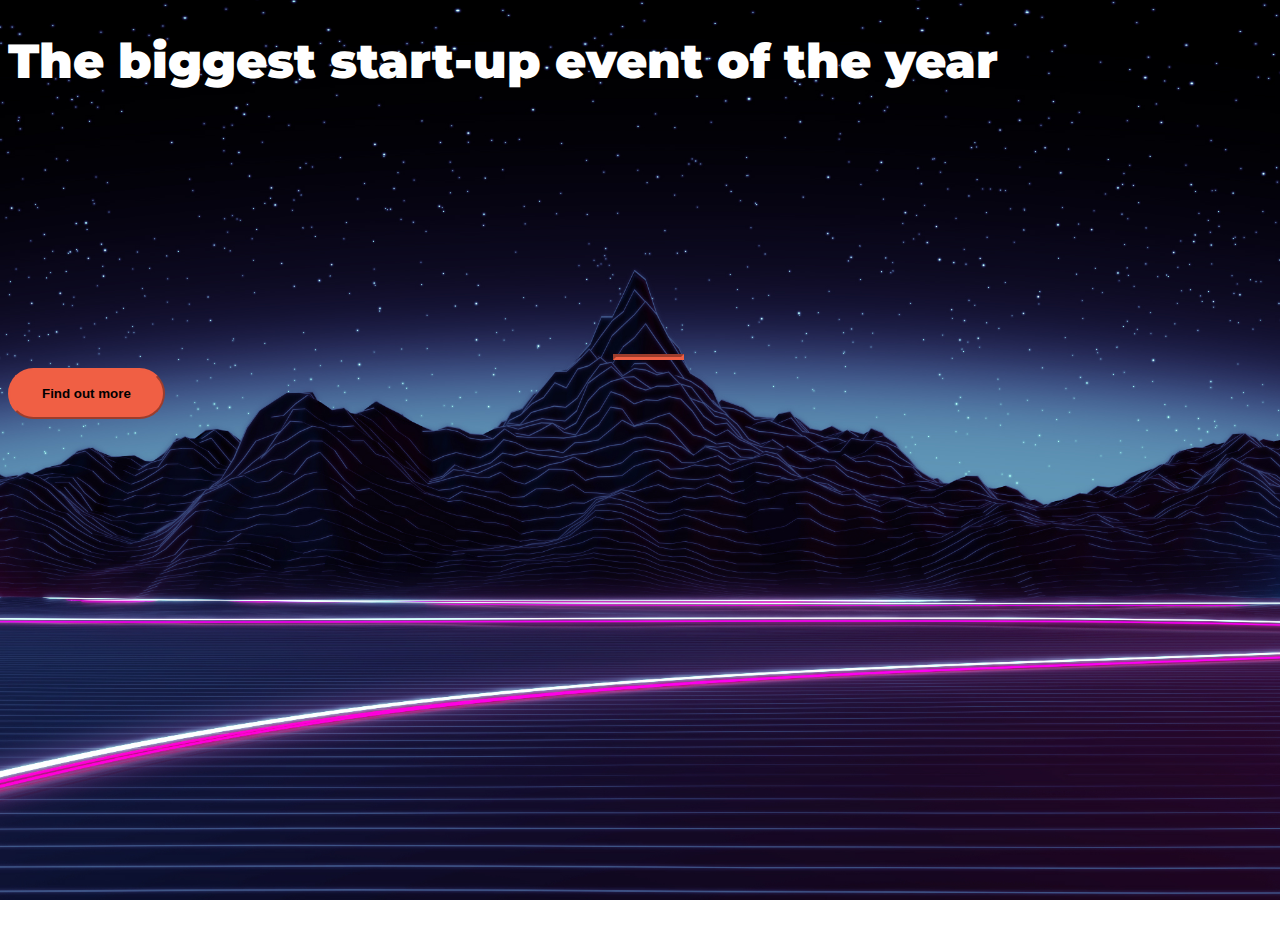
==== index.html @ e8ce2bac "2nd" ====
<!DOCTYPE HTML>
<HTML>
<HEAD>
	<meta charset="utf-8">
    <meta name="viewport" content="width=device-width, initial-scale=1, shrink-to-fit=no">
	<TITLE>Landing Page</TITLE>
	<LINK href="https://fonts.googleapis.com/css?family=Montserrat" rel="stylesheet">
	<link rel="stylesheet" href="https://cdn.jsdelivr.net/npm/bootstrap@4.1.3/dist/css/bootstrap.min.css" integrity="sha384-MCw98/SFnGE8fJT3GXwEOngsV7Zt27NXFoaoApmYm81iuXoPkFOJwJ8ERdknLPMO" crossorigin="anonymous">
	<LINK href="style.css" rel="stylesheet" type="text/css">
</HEAD>
<BODY>
	<div class="container d-flex align-items-center h-100">
		<div class="row">
			<header class="text-center col-12">
				<H1 class="text-uppercase"><strong>The biggest start-up event of the year</strong></H1>
			</header>
			<div class="buffer col-12"></div>
			<section class="text-center col-12">
				<HR>
				<a href="index2.html"><BUTTON class="btn btn-primary btn-xl text-uppercase">Find out more</BUTTON></a>
			</section>	
		</div>
	</div>
</BODY>
</HTML>
---- style.css ----
body,html{
	width:100%;
	height:100%;
	font-family:'Montserrat',sans-serif;
	color:white;
	background:url(header.png) no-repeat center center fixed;
	-webkit-background-size:cover;
	-moz-background-size:cover;
	-o-background-size:cover;
	size:cover;
}
h1{
	font-size:3rem;
}
.btn{
	font-weight:700;
	border-radius:300px;
}
.btn-primary{
	background-color:#F05F44;
	border-color:#F05F44;
}
.btn-primary:hover{
	background-color:#EE4B08;
	border-color:#EE4B08;
	border-width:4px;
}
.btn-xl{
	padding:1rem 2rem;
}
hr{
	border-color:#F05F44;
	border-width:3px;
	max-width:65px;
}
.buffer{
	height:14rem;
}
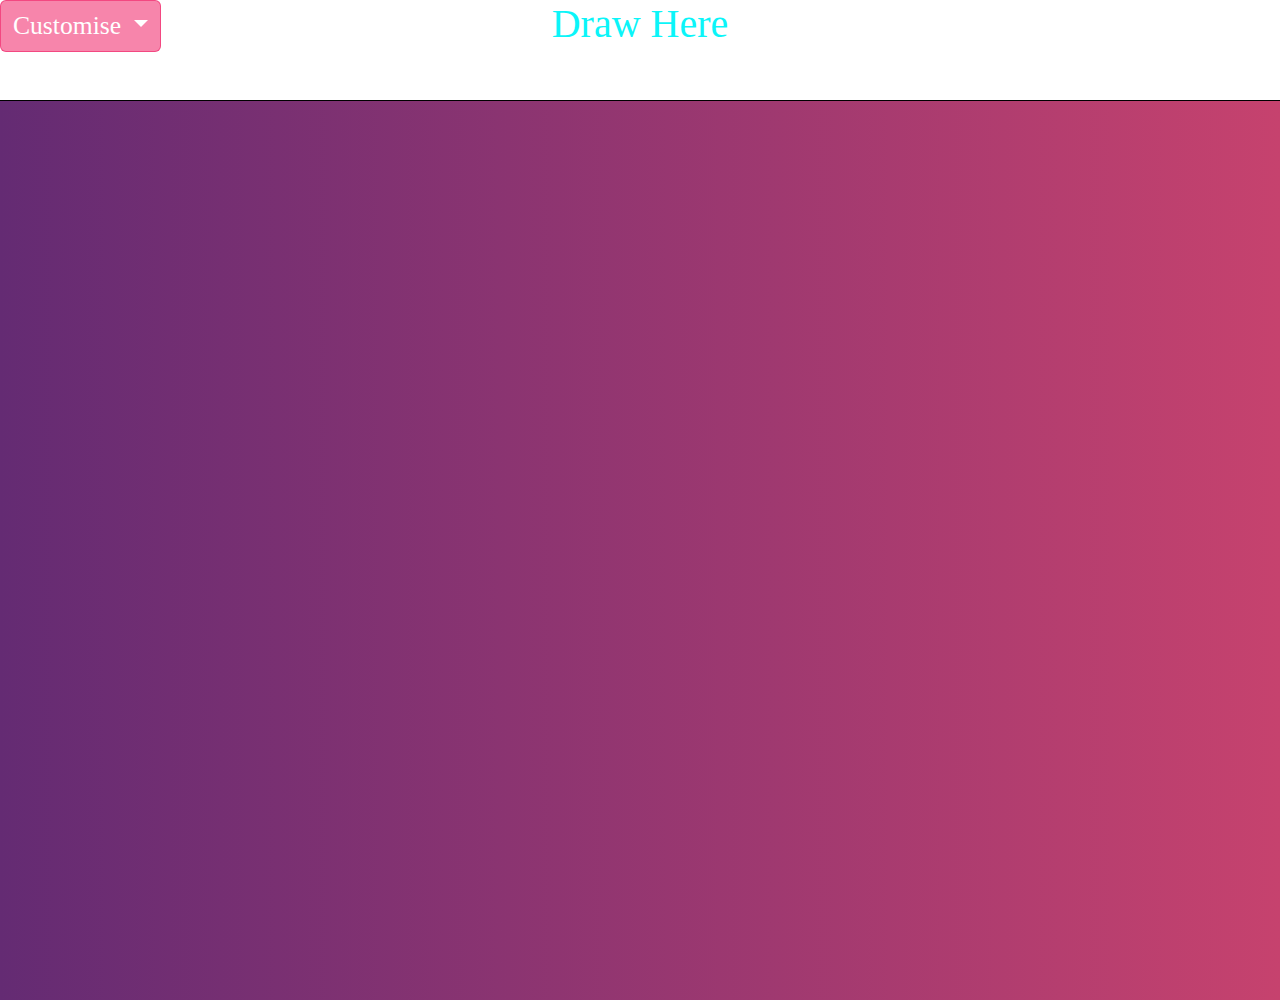
==== commit 6fc772c7: "new" ====
--- a/index.html
+++ b/index.html
@@ -1,25 +1,57 @@
-<!DOCTYPE HTML>
-<HTML>
-<HEAD>
+<!DOCTYPE html>
+<html>
+<head>
 	<meta charset="utf-8">
-    <meta name="viewport" content="width=device-width, initial-scale=1, shrink-to-fit=no">
-	<TITLE>Landing Page</TITLE>
-	<LINK href="https://fonts.googleapis.com/css?family=Montserrat" rel="stylesheet">
-	<link rel="stylesheet" href="https://cdn.jsdelivr.net/npm/bootstrap@4.1.3/dist/css/bootstrap.min.css" integrity="sha384-MCw98/SFnGE8fJT3GXwEOngsV7Zt27NXFoaoApmYm81iuXoPkFOJwJ8ERdknLPMO" crossorigin="anonymous">
-	<LINK href="style.css" rel="stylesheet" type="text/css">
-</HEAD>
-<BODY>
-	<div class="container d-flex align-items-center h-100">
-		<div class="row">
-			<header class="text-center col-12">
-				<H1 class="text-uppercase"><strong>The biggest start-up event of the year</strong></H1>
-			</header>
-			<div class="buffer col-12"></div>
-			<section class="text-center col-12">
-				<HR>
-				<a href="index2.html"><BUTTON class="btn btn-primary btn-xl text-uppercase">Find out more</BUTTON></a>
-			</section>	
-		</div>
+    <meta name="viewport" content="width=device-width, initial-scale=1">
+    <link href="https://cdn.jsdelivr.net/npm/bootstrap@5.3.3/dist/css/bootstrap.min.css" rel="stylesheet" integrity="sha384-QWTKZyjpPEjISv5WaRU9OFeRpok6YctnYmDr5pNlyT2bRjXh0JMhjY6hW+ALEwIH" crossorigin="anonymous">
+	<title>Drawing Board</title>
+	<link type="text/css" rel="stylesheet" href="style canvas.css"> 
+	<link type="text/css" rel="stylesheet" href="animateme.css"> 
+</head>
+<body>
+	<h1 class="animate__flipOutX">Draw Here</h1>
+	<div class="dropdown">
+  		<button class="btn btn-secondary dropdown-toggle" type="button" data-bs-toggle="dropdown" aria-expanded="false">
+    		Customise
+  		</button>
+  		<ul class="dropdown-menu">
+    		<li><label for="conColor">Choose Pen and Text color</label>
+			<input type="color" id="conColor" class="conColor" name="conColor" value="#000000"></li>
+
+
+
+			<li><label for="bgcolor">Choose Background Color</label>
+			<input type="color" class="bgcolor1" name="bgcolor" value="#642b73">
+			<input type="color" class="bgcolor2" name="bgcolor" value="#c6426e"></li>
+
+    		<li><label for="brushSize">Brush Size</label>
+			<input type="range" max="10" min="1" step="2" value="3" name="brushSize"
+			id="ageInputId" onInput="ageOutputId.value=ageInputId.value"><output id="ageOutputId">3</output></li>
+
+			
+
+
+			<li><button class="high">Highlight Mode</button></li>
+
+    		<li><button class="adtxt">Add Text</button></li>
+    		
+    		<li><button class="sve">Save</button></li>
+    		
+    		<li><button class="shre">Share</button></li>
+    		
+    		<li><button class="ersr">Eraser</button></li>
+    		
+    		<li><button class="clre">Clear</button></li>
+  		</ul>
 	</div>
-</BODY>
-</HTML>+	<canvas id="canvas1"style="border-top:1px solid #000000;"></canvas>
+	
+	
+	
+
+
+	<script src="https://cdn.jsdelivr.net/npm/bootstrap@5.3.3/dist/js/bootstrap.bundle.min.js" integrity="sha384-YvpcrYf0tY3lHB60NNkmXc5s9fDVZLESaAA55NDzOxhy9GkcIdslK1eN7N6jIeHz" crossorigin="anonymous"></script>
+	<script src="script canvas.js"></script>
+	
+</body>
+</html>--- a/style canvas.css
+++ b/style canvas.css
@@ -0,0 +1,67 @@
+canvas{
+	cursor: url(pen-cursor.png),auto;
+} 
+#canvas1{
+	position:absolute;
+	width:100%;
+	height:100%;
+	top:100px;
+	background:linear-gradient(to right,#642b73,#c6426e);
+}
+
+h1{
+	text-align:center;
+	height:100px;
+	background-image:url(https://static.vecteezy.com/system/resources/previews/023/660/247/non_2x/sketch-scribble-smear-black-pencil-drawing-in-the-shape-of-a-rectangle-on-white-background-great-design-for-any-purposes-illustration-vector.jpg);
+	background-repeat:no-repeat;
+	background-size:cover;
+	background-position:center;
+	margin:0px;
+	font-family:cursive;
+	color:rgb(11,245,249);
+	
+
+}
+.dropdown-toggle{
+	position:relative;
+	bottom:100px;
+	background-color:rgba(239,11,87,0.5);
+	border-color:rgba(239,11,87,0.5);
+	box-shadow: 0px 0px;
+	font-family:Brush Script MT;
+	font-size:1.6em;
+}
+
+.dropdown-toggle:hover{
+	background-color:rgba(239,11,87,0.5);
+	border-color:rgba(239,11,87,0.5);
+	box-shadow: 0px 0px;
+}
+
+.dropdown-menu{
+	background:linear-gradient(to right,rgba(190,55,200,1),rgba(21,249,25,0.5));
+	font-family:cursive;
+	border-top-right-radius:20px;
+	border-bottom-right-radius:20px;
+	color:white;
+  	
+}
+
+.ersr,.clre,.high{
+	background-color: red;
+	border-radius:10px;
+	font-family:cursive;
+
+}
+.adtxt,.sve,.shre{
+	background-color:#bb6eff;
+	border-radius:10px;
+	font-family:cursive;
+}
+.conColor,.bgcolor1,.bgcolor2{
+	 width: 23px;
+    height: 23px; 
+    border-radius: 50%;
+    overflow: hidden;
+}
+
--- a/animateme.css
+++ b/animateme.css
@@ -0,0 +1,4072 @@
+@charset "UTF-8";/*!
+ * animate.css - https://animate.style/
+ * Version - 4.1.1
+ * Licensed under the MIT license - http://opensource.org/licenses/MIT
+ *
+ * Copyright (c) 2020 Animate.css
+ */
+:root {
+  --animate-duration: 1s;
+  --animate-delay: 1s;
+  --animate-repeat: 1;
+}
+.animate__animated {
+  -webkit-animation-duration: 1s;
+  animation-duration: 1s;
+  -webkit-animation-duration: var(--animate-duration);
+  animation-duration: var(--animate-duration);
+  -webkit-animation-fill-mode: both;
+  animation-fill-mode: both;
+}
+.animate__animated.animate__infinite {
+  -webkit-animation-iteration-count: infinite;
+  animation-iteration-count: infinite;
+}
+.animate__animated.animate__repeat-1 {
+  -webkit-animation-iteration-count: 1;
+  animation-iteration-count: 1;
+  -webkit-animation-iteration-count: var(--animate-repeat);
+  animation-iteration-count: var(--animate-repeat);
+}
+.animate__animated.animate__repeat-2 {
+  -webkit-animation-iteration-count: calc(1 * 2);
+  animation-iteration-count: calc(1 * 2);
+  -webkit-animation-iteration-count: calc(var(--animate-repeat) * 2);
+  animation-iteration-count: calc(var(--animate-repeat) * 2);
+}
+.animate__animated.animate__repeat-3 {
+  -webkit-animation-iteration-count: calc(1 * 3);
+  animation-iteration-count: calc(1 * 3);
+  -webkit-animation-iteration-count: calc(var(--animate-repeat) * 3);
+  animation-iteration-count: calc(var(--animate-repeat) * 3);
+}
+.animate__animated.animate__delay-1s {
+  -webkit-animation-delay: 1s;
+  animation-delay: 1s;
+  -webkit-animation-delay: var(--animate-delay);
+  animation-delay: var(--animate-delay);
+}
+.animate__animated.animate__delay-2s {
+  -webkit-animation-delay: calc(1s * 2);
+  animation-delay: calc(1s * 2);
+  -webkit-animation-delay: calc(var(--animate-delay) * 2);
+  animation-delay: calc(var(--animate-delay) * 2);
+}
+.animate__animated.animate__delay-3s {
+  -webkit-animation-delay: calc(1s * 3);
+  animation-delay: calc(1s * 3);
+  -webkit-animation-delay: calc(var(--animate-delay) * 3);
+  animation-delay: calc(var(--animate-delay) * 3);
+}
+.animate__animated.animate__delay-4s {
+  -webkit-animation-delay: calc(1s * 4);
+  animation-delay: calc(1s * 4);
+  -webkit-animation-delay: calc(var(--animate-delay) * 4);
+  animation-delay: calc(var(--animate-delay) * 4);
+}
+.animate__animated.animate__delay-5s {
+  -webkit-animation-delay: calc(1s * 5);
+  animation-delay: calc(1s * 5);
+  -webkit-animation-delay: calc(var(--animate-delay) * 5);
+  animation-delay: calc(var(--animate-delay) * 5);
+}
+.animate__animated.animate__faster {
+  -webkit-animation-duration: calc(1s / 2);
+  animation-duration: calc(1s / 2);
+  -webkit-animation-duration: calc(var(--animate-duration) / 2);
+  animation-duration: calc(var(--animate-duration) / 2);
+}
+.animate__animated.animate__fast {
+  -webkit-animation-duration: calc(1s * 0.8);
+  animation-duration: calc(1s * 0.8);
+  -webkit-animation-duration: calc(var(--animate-duration) * 0.8);
+  animation-duration: calc(var(--animate-duration) * 0.8);
+}
+.animate__animated.animate__slow {
+  -webkit-animation-duration: calc(1s * 2);
+  animation-duration: calc(1s * 2);
+  -webkit-animation-duration: calc(var(--animate-duration) * 2);
+  animation-duration: calc(var(--animate-duration) * 2);
+}
+.animate__animated.animate__slower {
+  -webkit-animation-duration: calc(1s * 3);
+  animation-duration: calc(1s * 3);
+  -webkit-animation-duration: calc(var(--animate-duration) * 3);
+  animation-duration: calc(var(--animate-duration) * 3);
+}
+@media print, (prefers-reduced-motion: reduce) {
+  .animate__animated {
+    -webkit-animation-duration: 1ms !important;
+    animation-duration: 1ms !important;
+    -webkit-transition-duration: 1ms !important;
+    transition-duration: 1ms !important;
+    -webkit-animation-iteration-count: 1 !important;
+    animation-iteration-count: 1 !important;
+  }
+
+  .animate__animated[class*='Out'] {
+    opacity: 0;
+  }
+}
+/* Attention seekers  */
+@-webkit-keyframes bounce {
+  from,
+  20%,
+  53%,
+  to {
+    -webkit-animation-timing-function: cubic-bezier(0.215, 0.61, 0.355, 1);
+    animation-timing-function: cubic-bezier(0.215, 0.61, 0.355, 1);
+    -webkit-transform: translate3d(0, 0, 0);
+    transform: translate3d(0, 0, 0);
+  }
+
+  40%,
+  43% {
+    -webkit-animation-timing-function: cubic-bezier(0.755, 0.05, 0.855, 0.06);
+    animation-timing-function: cubic-bezier(0.755, 0.05, 0.855, 0.06);
+    -webkit-transform: translate3d(0, -30px, 0) scaleY(1.1);
+    transform: translate3d(0, -30px, 0) scaleY(1.1);
+  }
+
+  70% {
+    -webkit-animation-timing-function: cubic-bezier(0.755, 0.05, 0.855, 0.06);
+    animation-timing-function: cubic-bezier(0.755, 0.05, 0.855, 0.06);
+    -webkit-transform: translate3d(0, -15px, 0) scaleY(1.05);
+    transform: translate3d(0, -15px, 0) scaleY(1.05);
+  }
+
+  80% {
+    -webkit-transition-timing-function: cubic-bezier(0.215, 0.61, 0.355, 1);
+    transition-timing-function: cubic-bezier(0.215, 0.61, 0.355, 1);
+    -webkit-transform: translate3d(0, 0, 0) scaleY(0.95);
+    transform: translate3d(0, 0, 0) scaleY(0.95);
+  }
+
+  90% {
+    -webkit-transform: translate3d(0, -4px, 0) scaleY(1.02);
+    transform: translate3d(0, -4px, 0) scaleY(1.02);
+  }
+}
+@keyframes bounce {
+  from,
+  20%,
+  53%,
+  to {
+    -webkit-animation-timing-function: cubic-bezier(0.215, 0.61, 0.355, 1);
+    animation-timing-function: cubic-bezier(0.215, 0.61, 0.355, 1);
+    -webkit-transform: translate3d(0, 0, 0);
+    transform: translate3d(0, 0, 0);
+  }
+
+  40%,
+  43% {
+    -webkit-animation-timing-function: cubic-bezier(0.755, 0.05, 0.855, 0.06);
+    animation-timing-function: cubic-bezier(0.755, 0.05, 0.855, 0.06);
+    -webkit-transform: translate3d(0, -30px, 0) scaleY(1.1);
+    transform: translate3d(0, -30px, 0) scaleY(1.1);
+  }
+
+  70% {
+    -webkit-animation-timing-function: cubic-bezier(0.755, 0.05, 0.855, 0.06);
+    animation-timing-function: cubic-bezier(0.755, 0.05, 0.855, 0.06);
+    -webkit-transform: translate3d(0, -15px, 0) scaleY(1.05);
+    transform: translate3d(0, -15px, 0) scaleY(1.05);
+  }
+
+  80% {
+    -webkit-transition-timing-function: cubic-bezier(0.215, 0.61, 0.355, 1);
+    transition-timing-function: cubic-bezier(0.215, 0.61, 0.355, 1);
+    -webkit-transform: translate3d(0, 0, 0) scaleY(0.95);
+    transform: translate3d(0, 0, 0) scaleY(0.95);
+  }
+
+  90% {
+    -webkit-transform: translate3d(0, -4px, 0) scaleY(1.02);
+    transform: translate3d(0, -4px, 0) scaleY(1.02);
+  }
+}
+.animate__bounce {
+  -webkit-animation-name: bounce;
+  animation-name: bounce;
+  -webkit-transform-origin: center bottom;
+  transform-origin: center bottom;
+}
+@-webkit-keyframes flash {
+  from,
+  50%,
+  to {
+    opacity: 1;
+  }
+
+  25%,
+  75% {
+    opacity: 0;
+  }
+}
+@keyframes flash {
+  from,
+  50%,
+  to {
+    opacity: 1;
+  }
+
+  25%,
+  75% {
+    opacity: 0;
+  }
+}
+.animate__flash {
+  -webkit-animation-name: flash;
+  animation-name: flash;
+}
+/* originally authored by Nick Pettit - https://github.com/nickpettit/glide */
+@-webkit-keyframes pulse {
+  from {
+    -webkit-transform: scale3d(1, 1, 1);
+    transform: scale3d(1, 1, 1);
+  }
+
+  50% {
+    -webkit-transform: scale3d(1.05, 1.05, 1.05);
+    transform: scale3d(1.05, 1.05, 1.05);
+  }
+
+  to {
+    -webkit-transform: scale3d(1, 1, 1);
+    transform: scale3d(1, 1, 1);
+  }
+}
+@keyframes pulse {
+  from {
+    -webkit-transform: scale3d(1, 1, 1);
+    transform: scale3d(1, 1, 1);
+  }
+
+  50% {
+    -webkit-transform: scale3d(1.05, 1.05, 1.05);
+    transform: scale3d(1.05, 1.05, 1.05);
+  }
+
+  to {
+    -webkit-transform: scale3d(1, 1, 1);
+    transform: scale3d(1, 1, 1);
+  }
+}
+.animate__pulse {
+  -webkit-animation-name: pulse;
+  animation-name: pulse;
+  -webkit-animation-timing-function: ease-in-out;
+  animation-timing-function: ease-in-out;
+}
+@-webkit-keyframes rubberBand {
+  from {
+    -webkit-transform: scale3d(1, 1, 1);
+    transform: scale3d(1, 1, 1);
+  }
+
+  30% {
+    -webkit-transform: scale3d(1.25, 0.75, 1);
+    transform: scale3d(1.25, 0.75, 1);
+  }
+
+  40% {
+    -webkit-transform: scale3d(0.75, 1.25, 1);
+    transform: scale3d(0.75, 1.25, 1);
+  }
+
+  50% {
+    -webkit-transform: scale3d(1.15, 0.85, 1);
+    transform: scale3d(1.15, 0.85, 1);
+  }
+
+  65% {
+    -webkit-transform: scale3d(0.95, 1.05, 1);
+    transform: scale3d(0.95, 1.05, 1);
+  }
+
+  75% {
+    -webkit-transform: scale3d(1.05, 0.95, 1);
+    transform: scale3d(1.05, 0.95, 1);
+  }
+
+  to {
+    -webkit-transform: scale3d(1, 1, 1);
+    transform: scale3d(1, 1, 1);
+  }
+}
+@keyframes rubberBand {
+  from {
+    -webkit-transform: scale3d(1, 1, 1);
+    transform: scale3d(1, 1, 1);
+  }
+
+  30% {
+    -webkit-transform: scale3d(1.25, 0.75, 1);
+    transform: scale3d(1.25, 0.75, 1);
+  }
+
+  40% {
+    -webkit-transform: scale3d(0.75, 1.25, 1);
+    transform: scale3d(0.75, 1.25, 1);
+  }
+
+  50% {
+    -webkit-transform: scale3d(1.15, 0.85, 1);
+    transform: scale3d(1.15, 0.85, 1);
+  }
+
+  65% {
+    -webkit-transform: scale3d(0.95, 1.05, 1);
+    transform: scale3d(0.95, 1.05, 1);
+  }
+
+  75% {
+    -webkit-transform: scale3d(1.05, 0.95, 1);
+    transform: scale3d(1.05, 0.95, 1);
+  }
+
+  to {
+    -webkit-transform: scale3d(1, 1, 1);
+    transform: scale3d(1, 1, 1);
+  }
+}
+.animate__rubberBand {
+  -webkit-animation-name: rubberBand;
+  animation-name: rubberBand;
+}
+@-webkit-keyframes shakeX {
+  from,
+  to {
+    -webkit-transform: translate3d(0, 0, 0);
+    transform: translate3d(0, 0, 0);
+  }
+
+  10%,
+  30%,
+  50%,
+  70%,
+  90% {
+    -webkit-transform: translate3d(-10px, 0, 0);
+    transform: translate3d(-10px, 0, 0);
+  }
+
+  20%,
+  40%,
+  60%,
+  80% {
+    -webkit-transform: translate3d(10px, 0, 0);
+    transform: translate3d(10px, 0, 0);
+  }
+}
+@keyframes shakeX {
+  from,
+  to {
+    -webkit-transform: translate3d(0, 0, 0);
+    transform: translate3d(0, 0, 0);
+  }
+
+  10%,
+  30%,
+  50%,
+  70%,
+  90% {
+    -webkit-transform: translate3d(-10px, 0, 0);
+    transform: translate3d(-10px, 0, 0);
+  }
+
+  20%,
+  40%,
+  60%,
+  80% {
+    -webkit-transform: translate3d(10px, 0, 0);
+    transform: translate3d(10px, 0, 0);
+  }
+}
+.animate__shakeX {
+  -webkit-animation-name: shakeX;
+  animation-name: shakeX;
+}
+@-webkit-keyframes shakeY {
+  from,
+  to {
+    -webkit-transform: translate3d(0, 0, 0);
+    transform: translate3d(0, 0, 0);
+  }
+
+  10%,
+  30%,
+  50%,
+  70%,
+  90% {
+    -webkit-transform: translate3d(0, -10px, 0);
+    transform: translate3d(0, -10px, 0);
+  }
+
+  20%,
+  40%,
+  60%,
+  80% {
+    -webkit-transform: translate3d(0, 10px, 0);
+    transform: translate3d(0, 10px, 0);
+  }
+}
+@keyframes shakeY {
+  from,
+  to {
+    -webkit-transform: translate3d(0, 0, 0);
+    transform: translate3d(0, 0, 0);
+  }
+
+  10%,
+  30%,
+  50%,
+  70%,
+  90% {
+    -webkit-transform: translate3d(0, -10px, 0);
+    transform: translate3d(0, -10px, 0);
+  }
+
+  20%,
+  40%,
+  60%,
+  80% {
+    -webkit-transform: translate3d(0, 10px, 0);
+    transform: translate3d(0, 10px, 0);
+  }
+}
+.animate__shakeY {
+  -webkit-animation-name: shakeY;
+  animation-name: shakeY;
+}
+@-webkit-keyframes headShake {
+  0% {
+    -webkit-transform: translateX(0);
+    transform: translateX(0);
+  }
+
+  6.5% {
+    -webkit-transform: translateX(-6px) rotateY(-9deg);
+    transform: translateX(-6px) rotateY(-9deg);
+  }
+
+  18.5% {
+    -webkit-transform: translateX(5px) rotateY(7deg);
+    transform: translateX(5px) rotateY(7deg);
+  }
+
+  31.5% {
+    -webkit-transform: translateX(-3px) rotateY(-5deg);
+    transform: translateX(-3px) rotateY(-5deg);
+  }
+
+  43.5% {
+    -webkit-transform: translateX(2px) rotateY(3deg);
+    transform: translateX(2px) rotateY(3deg);
+  }
+
+  50% {
+    -webkit-transform: translateX(0);
+    transform: translateX(0);
+  }
+}
+@keyframes headShake {
+  0% {
+    -webkit-transform: translateX(0);
+    transform: translateX(0);
+  }
+
+  6.5% {
+    -webkit-transform: translateX(-6px) rotateY(-9deg);
+    transform: translateX(-6px) rotateY(-9deg);
+  }
+
+  18.5% {
+    -webkit-transform: translateX(5px) rotateY(7deg);
+    transform: translateX(5px) rotateY(7deg);
+  }
+
+  31.5% {
+    -webkit-transform: translateX(-3px) rotateY(-5deg);
+    transform: translateX(-3px) rotateY(-5deg);
+  }
+
+  43.5% {
+    -webkit-transform: translateX(2px) rotateY(3deg);
+    transform: translateX(2px) rotateY(3deg);
+  }
+
+  50% {
+    -webkit-transform: translateX(0);
+    transform: translateX(0);
+  }
+}
+.animate__headShake {
+  -webkit-animation-timing-function: ease-in-out;
+  animation-timing-function: ease-in-out;
+  -webkit-animation-name: headShake;
+  animation-name: headShake;
+}
+@-webkit-keyframes swing {
+  20% {
+    -webkit-transform: rotate3d(0, 0, 1, 15deg);
+    transform: rotate3d(0, 0, 1, 15deg);
+  }
+
+  40% {
+    -webkit-transform: rotate3d(0, 0, 1, -10deg);
+    transform: rotate3d(0, 0, 1, -10deg);
+  }
+
+  60% {
+    -webkit-transform: rotate3d(0, 0, 1, 5deg);
+    transform: rotate3d(0, 0, 1, 5deg);
+  }
+
+  80% {
+    -webkit-transform: rotate3d(0, 0, 1, -5deg);
+    transform: rotate3d(0, 0, 1, -5deg);
+  }
+
+  to {
+    -webkit-transform: rotate3d(0, 0, 1, 0deg);
+    transform: rotate3d(0, 0, 1, 0deg);
+  }
+}
+@keyframes swing {
+  20% {
+    -webkit-transform: rotate3d(0, 0, 1, 15deg);
+    transform: rotate3d(0, 0, 1, 15deg);
+  }
+
+  40% {
+    -webkit-transform: rotate3d(0, 0, 1, -10deg);
+    transform: rotate3d(0, 0, 1, -10deg);
+  }
+
+  60% {
+    -webkit-transform: rotate3d(0, 0, 1, 5deg);
+    transform: rotate3d(0, 0, 1, 5deg);
+  }
+
+  80% {
+    -webkit-transform: rotate3d(0, 0, 1, -5deg);
+    transform: rotate3d(0, 0, 1, -5deg);
+  }
+
+  to {
+    -webkit-transform: rotate3d(0, 0, 1, 0deg);
+    transform: rotate3d(0, 0, 1, 0deg);
+  }
+}
+.animate__swing {
+  -webkit-transform-origin: top center;
+  transform-origin: top center;
+  -webkit-animation-name: swing;
+  animation-name: swing;
+}
+@-webkit-keyframes tada {
+  from {
+    -webkit-transform: scale3d(1, 1, 1);
+    transform: scale3d(1, 1, 1);
+  }
+
+  10%,
+  20% {
+    -webkit-transform: scale3d(0.9, 0.9, 0.9) rotate3d(0, 0, 1, -3deg);
+    transform: scale3d(0.9, 0.9, 0.9) rotate3d(0, 0, 1, -3deg);
+  }
+
+  30%,
+  50%,
+  70%,
+  90% {
+    -webkit-transform: scale3d(1.1, 1.1, 1.1) rotate3d(0, 0, 1, 3deg);
+    transform: scale3d(1.1, 1.1, 1.1) rotate3d(0, 0, 1, 3deg);
+  }
+
+  40%,
+  60%,
+  80% {
+    -webkit-transform: scale3d(1.1, 1.1, 1.1) rotate3d(0, 0, 1, -3deg);
+    transform: scale3d(1.1, 1.1, 1.1) rotate3d(0, 0, 1, -3deg);
+  }
+
+  to {
+    -webkit-transform: scale3d(1, 1, 1);
+    transform: scale3d(1, 1, 1);
+  }
+}
+@keyframes tada {
+  from {
+    -webkit-transform: scale3d(1, 1, 1);
+    transform: scale3d(1, 1, 1);
+  }
+
+  10%,
+  20% {
+    -webkit-transform: scale3d(0.9, 0.9, 0.9) rotate3d(0, 0, 1, -3deg);
+    transform: scale3d(0.9, 0.9, 0.9) rotate3d(0, 0, 1, -3deg);
+  }
+
+  30%,
+  50%,
+  70%,
+  90% {
+    -webkit-transform: scale3d(1.1, 1.1, 1.1) rotate3d(0, 0, 1, 3deg);
+    transform: scale3d(1.1, 1.1, 1.1) rotate3d(0, 0, 1, 3deg);
+  }
+
+  40%,
+  60%,
+  80% {
+    -webkit-transform: scale3d(1.1, 1.1, 1.1) rotate3d(0, 0, 1, -3deg);
+    transform: scale3d(1.1, 1.1, 1.1) rotate3d(0, 0, 1, -3deg);
+  }
+
+  to {
+    -webkit-transform: scale3d(1, 1, 1);
+    transform: scale3d(1, 1, 1);
+  }
+}
+.animate__tada {
+  -webkit-animation-name: tada;
+  animation-name: tada;
+}
+/* originally authored by Nick Pettit - https://github.com/nickpettit/glide */
+@-webkit-keyframes wobble {
+  from {
+    -webkit-transform: translate3d(0, 0, 0);
+    transform: translate3d(0, 0, 0);
+  }
+
+  15% {
+    -webkit-transform: translate3d(-25%, 0, 0) rotate3d(0, 0, 1, -5deg);
+    transform: translate3d(-25%, 0, 0) rotate3d(0, 0, 1, -5deg);
+  }
+
+  30% {
+    -webkit-transform: translate3d(20%, 0, 0) rotate3d(0, 0, 1, 3deg);
+    transform: translate3d(20%, 0, 0) rotate3d(0, 0, 1, 3deg);
+  }
+
+  45% {
+    -webkit-transform: translate3d(-15%, 0, 0) rotate3d(0, 0, 1, -3deg);
+    transform: translate3d(-15%, 0, 0) rotate3d(0, 0, 1, -3deg);
+  }
+
+  60% {
+    -webkit-transform: translate3d(10%, 0, 0) rotate3d(0, 0, 1, 2deg);
+    transform: translate3d(10%, 0, 0) rotate3d(0, 0, 1, 2deg);
+  }
+
+  75% {
+    -webkit-transform: translate3d(-5%, 0, 0) rotate3d(0, 0, 1, -1deg);
+    transform: translate3d(-5%, 0, 0) rotate3d(0, 0, 1, -1deg);
+  }
+
+  to {
+    -webkit-transform: translate3d(0, 0, 0);
+    transform: translate3d(0, 0, 0);
+  }
+}
+@keyframes wobble {
+  from {
+    -webkit-transform: translate3d(0, 0, 0);
+    transform: translate3d(0, 0, 0);
+  }
+
+  15% {
+    -webkit-transform: translate3d(-25%, 0, 0) rotate3d(0, 0, 1, -5deg);
+    transform: translate3d(-25%, 0, 0) rotate3d(0, 0, 1, -5deg);
+  }
+
+  30% {
+    -webkit-transform: translate3d(20%, 0, 0) rotate3d(0, 0, 1, 3deg);
+    transform: translate3d(20%, 0, 0) rotate3d(0, 0, 1, 3deg);
+  }
+
+  45% {
+    -webkit-transform: translate3d(-15%, 0, 0) rotate3d(0, 0, 1, -3deg);
+    transform: translate3d(-15%, 0, 0) rotate3d(0, 0, 1, -3deg);
+  }
+
+  60% {
+    -webkit-transform: translate3d(10%, 0, 0) rotate3d(0, 0, 1, 2deg);
+    transform: translate3d(10%, 0, 0) rotate3d(0, 0, 1, 2deg);
+  }
+
+  75% {
+    -webkit-transform: translate3d(-5%, 0, 0) rotate3d(0, 0, 1, -1deg);
+    transform: translate3d(-5%, 0, 0) rotate3d(0, 0, 1, -1deg);
+  }
+
+  to {
+    -webkit-transform: translate3d(0, 0, 0);
+    transform: translate3d(0, 0, 0);
+  }
+}
+.animate__wobble {
+  -webkit-animation-name: wobble;
+  animation-name: wobble;
+}
+@-webkit-keyframes jello {
+  from,
+  11.1%,
+  to {
+    -webkit-transform: translate3d(0, 0, 0);
+    transform: translate3d(0, 0, 0);
+  }
+
+  22.2% {
+    -webkit-transform: skewX(-12.5deg) skewY(-12.5deg);
+    transform: skewX(-12.5deg) skewY(-12.5deg);
+  }
+
+  33.3% {
+    -webkit-transform: skewX(6.25deg) skewY(6.25deg);
+    transform: skewX(6.25deg) skewY(6.25deg);
+  }
+
+  44.4% {
+    -webkit-transform: skewX(-3.125deg) skewY(-3.125deg);
+    transform: skewX(-3.125deg) skewY(-3.125deg);
+  }
+
+  55.5% {
+    -webkit-transform: skewX(1.5625deg) skewY(1.5625deg);
+    transform: skewX(1.5625deg) skewY(1.5625deg);
+  }
+
+  66.6% {
+    -webkit-transform: skewX(-0.78125deg) skewY(-0.78125deg);
+    transform: skewX(-0.78125deg) skewY(-0.78125deg);
+  }
+
+  77.7% {
+    -webkit-transform: skewX(0.390625deg) skewY(0.390625deg);
+    transform: skewX(0.390625deg) skewY(0.390625deg);
+  }
+
+  88.8% {
+    -webkit-transform: skewX(-0.1953125deg) skewY(-0.1953125deg);
+    transform: skewX(-0.1953125deg) skewY(-0.1953125deg);
+  }
+}
+@keyframes jello {
+  from,
+  11.1%,
+  to {
+    -webkit-transform: translate3d(0, 0, 0);
+    transform: translate3d(0, 0, 0);
+  }
+
+  22.2% {
+    -webkit-transform: skewX(-12.5deg) skewY(-12.5deg);
+    transform: skewX(-12.5deg) skewY(-12.5deg);
+  }
+
+  33.3% {
+    -webkit-transform: skewX(6.25deg) skewY(6.25deg);
+    transform: skewX(6.25deg) skewY(6.25deg);
+  }
+
+  44.4% {
+    -webkit-transform: skewX(-3.125deg) skewY(-3.125deg);
+    transform: skewX(-3.125deg) skewY(-3.125deg);
+  }
+
+  55.5% {
+    -webkit-transform: skewX(1.5625deg) skewY(1.5625deg);
+    transform: skewX(1.5625deg) skewY(1.5625deg);
+  }
+
+  66.6% {
+    -webkit-transform: skewX(-0.78125deg) skewY(-0.78125deg);
+    transform: skewX(-0.78125deg) skewY(-0.78125deg);
+  }
+
+  77.7% {
+    -webkit-transform: skewX(0.390625deg) skewY(0.390625deg);
+    transform: skewX(0.390625deg) skewY(0.390625deg);
+  }
+
+  88.8% {
+    -webkit-transform: skewX(-0.1953125deg) skewY(-0.1953125deg);
+    transform: skewX(-0.1953125deg) skewY(-0.1953125deg);
+  }
+}
+.animate__jello {
+  -webkit-animation-name: jello;
+  animation-name: jello;
+  -webkit-transform-origin: center;
+  transform-origin: center;
+}
+@-webkit-keyframes heartBeat {
+  0% {
+    -webkit-transform: scale(1);
+    transform: scale(1);
+  }
+
+  14% {
+    -webkit-transform: scale(1.3);
+    transform: scale(1.3);
+  }
+
+  28% {
+    -webkit-transform: scale(1);
+    transform: scale(1);
+  }
+
+  42% {
+    -webkit-transform: scale(1.3);
+    transform: scale(1.3);
+  }
+
+  70% {
+    -webkit-transform: scale(1);
+    transform: scale(1);
+  }
+}
+@keyframes heartBeat {
+  0% {
+    -webkit-transform: scale(1);
+    transform: scale(1);
+  }
+
+  14% {
+    -webkit-transform: scale(1.3);
+    transform: scale(1.3);
+  }
+
+  28% {
+    -webkit-transform: scale(1);
+    transform: scale(1);
+  }
+
+  42% {
+    -webkit-transform: scale(1.3);
+    transform: scale(1.3);
+  }
+
+  70% {
+    -webkit-transform: scale(1);
+    transform: scale(1);
+  }
+}
+.animate__heartBeat {
+  -webkit-animation-name: heartBeat;
+  animation-name: heartBeat;
+  -webkit-animation-duration: calc(1s * 1.3);
+  animation-duration: calc(1s * 1.3);
+  -webkit-animation-duration: calc(var(--animate-duration) * 1.3);
+  animation-duration: calc(var(--animate-duration) * 1.3);
+  -webkit-animation-timing-function: ease-in-out;
+  animation-timing-function: ease-in-out;
+}
+/* Back entrances */
+@-webkit-keyframes backInDown {
+  0% {
+    -webkit-transform: translateY(-1200px) scale(0.7);
+    transform: translateY(-1200px) scale(0.7);
+    opacity: 0.7;
+  }
+
+  80% {
+    -webkit-transform: translateY(0px) scale(0.7);
+    transform: translateY(0px) scale(0.7);
+    opacity: 0.7;
+  }
+
+  100% {
+    -webkit-transform: scale(1);
+    transform: scale(1);
+    opacity: 1;
+  }
+}
+@keyframes backInDown {
+  0% {
+    -webkit-transform: translateY(-1200px) scale(0.7);
+    transform: translateY(-1200px) scale(0.7);
+    opacity: 0.7;
+  }
+
+  80% {
+    -webkit-transform: translateY(0px) scale(0.7);
+    transform: translateY(0px) scale(0.7);
+    opacity: 0.7;
+  }
+
+  100% {
+    -webkit-transform: scale(1);
+    transform: scale(1);
+    opacity: 1;
+  }
+}
+.animate__backInDown {
+  -webkit-animation-name: backInDown;
+  animation-name: backInDown;
+}
+@-webkit-keyframes backInLeft {
+  0% {
+    -webkit-transform: translateX(-2000px) scale(0.7);
+    transform: translateX(-2000px) scale(0.7);
+    opacity: 0.7;
+  }
+
+  80% {
+    -webkit-transform: translateX(0px) scale(0.7);
+    transform: translateX(0px) scale(0.7);
+    opacity: 0.7;
+  }
+
+  100% {
+    -webkit-transform: scale(1);
+    transform: scale(1);
+    opacity: 1;
+  }
+}
+@keyframes backInLeft {
+  0% {
+    -webkit-transform: translateX(-2000px) scale(0.7);
+    transform: translateX(-2000px) scale(0.7);
+    opacity: 0.7;
+  }
+
+  80% {
+    -webkit-transform: translateX(0px) scale(0.7);
+    transform: translateX(0px) scale(0.7);
+    opacity: 0.7;
+  }
+
+  100% {
+    -webkit-transform: scale(1);
+    transform: scale(1);
+    opacity: 1;
+  }
+}
+.animate__backInLeft {
+  -webkit-animation-name: backInLeft;
+  animation-name: backInLeft;
+}
+@-webkit-keyframes backInRight {
+  0% {
+    -webkit-transform: translateX(2000px) scale(0.7);
+    transform: translateX(2000px) scale(0.7);
+    opacity: 0.7;
+  }
+
+  80% {
+    -webkit-transform: translateX(0px) scale(0.7);
+    transform: translateX(0px) scale(0.7);
+    opacity: 0.7;
+  }
+
+  100% {
+    -webkit-transform: scale(1);
+    transform: scale(1);
+    opacity: 1;
+  }
+}
+@keyframes backInRight {
+  0% {
+    -webkit-transform: translateX(2000px) scale(0.7);
+    transform: translateX(2000px) scale(0.7);
+    opacity: 0.7;
+  }
+
+  80% {
+    -webkit-transform: translateX(0px) scale(0.7);
+    transform: translateX(0px) scale(0.7);
+    opacity: 0.7;
+  }
+
+  100% {
+    -webkit-transform: scale(1);
+    transform: scale(1);
+    opacity: 1;
+  }
+}
+.animate__backInRight {
+  -webkit-animation-name: backInRight;
+  animation-name: backInRight;
+}
+@-webkit-keyframes backInUp {
+  0% {
+    -webkit-transform: translateY(1200px) scale(0.7);
+    transform: translateY(1200px) scale(0.7);
+    opacity: 0.7;
+  }
+
+  80% {
+    -webkit-transform: translateY(0px) scale(0.7);
+    transform: translateY(0px) scale(0.7);
+    opacity: 0.7;
+  }
+
+  100% {
+    -webkit-transform: scale(1);
+    transform: scale(1);
+    opacity: 1;
+  }
+}
+@keyframes backInUp {
+  0% {
+    -webkit-transform: translateY(1200px) scale(0.7);
+    transform: translateY(1200px) scale(0.7);
+    opacity: 0.7;
+  }
+
+  80% {
+    -webkit-transform: translateY(0px) scale(0.7);
+    transform: translateY(0px) scale(0.7);
+    opacity: 0.7;
+  }
+
+  100% {
+    -webkit-transform: scale(1);
+    transform: scale(1);
+    opacity: 1;
+  }
+}
+.animate__backInUp {
+  -webkit-animation-name: backInUp;
+  animation-name: backInUp;
+}
+/* Back exits */
+@-webkit-keyframes backOutDown {
+  0% {
+    -webkit-transform: scale(1);
+    transform: scale(1);
+    opacity: 1;
+  }
+
+  20% {
+    -webkit-transform: translateY(0px) scale(0.7);
+    transform: translateY(0px) scale(0.7);
+    opacity: 0.7;
+  }
+
+  100% {
+    -webkit-transform: translateY(700px) scale(0.7);
+    transform: translateY(700px) scale(0.7);
+    opacity: 0.7;
+  }
+}
+@keyframes backOutDown {
+  0% {
+    -webkit-transform: scale(1);
+    transform: scale(1);
+    opacity: 1;
+  }
+
+  20% {
+    -webkit-transform: translateY(0px) scale(0.7);
+    transform: translateY(0px) scale(0.7);
+    opacity: 0.7;
+  }
+
+  100% {
+    -webkit-transform: translateY(700px) scale(0.7);
+    transform: translateY(700px) scale(0.7);
+    opacity: 0.7;
+  }
+}
+.animate__backOutDown {
+  -webkit-animation-name: backOutDown;
+  animation-name: backOutDown;
+}
+@-webkit-keyframes backOutLeft {
+  0% {
+    -webkit-transform: scale(1);
+    transform: scale(1);
+    opacity: 1;
+  }
+
+  20% {
+    -webkit-transform: translateX(0px) scale(0.7);
+    transform: translateX(0px) scale(0.7);
+    opacity: 0.7;
+  }
+
+  100% {
+    -webkit-transform: translateX(-2000px) scale(0.7);
+    transform: translateX(-2000px) scale(0.7);
+    opacity: 0.7;
+  }
+}
+@keyframes backOutLeft {
+  0% {
+    -webkit-transform: scale(1);
+    transform: scale(1);
+    opacity: 1;
+  }
+
+  20% {
+    -webkit-transform: translateX(0px) scale(0.7);
+    transform: translateX(0px) scale(0.7);
+    opacity: 0.7;
+  }
+
+  100% {
+    -webkit-transform: translateX(-2000px) scale(0.7);
+    transform: translateX(-2000px) scale(0.7);
+    opacity: 0.7;
+  }
+}
+.animate__backOutLeft {
+  -webkit-animation-name: backOutLeft;
+  animation-name: backOutLeft;
+}
+@-webkit-keyframes backOutRight {
+  0% {
+    -webkit-transform: scale(1);
+    transform: scale(1);
+    opacity: 1;
+  }
+
+  20% {
+    -webkit-transform: translateX(0px) scale(0.7);
+    transform: translateX(0px) scale(0.7);
+    opacity: 0.7;
+  }
+
+  100% {
+    -webkit-transform: translateX(2000px) scale(0.7);
+    transform: translateX(2000px) scale(0.7);
+    opacity: 0.7;
+  }
+}
+@keyframes backOutRight {
+  0% {
+    -webkit-transform: scale(1);
+    transform: scale(1);
+    opacity: 1;
+  }
+
+  20% {
+    -webkit-transform: translateX(0px) scale(0.7);
+    transform: translateX(0px) scale(0.7);
+    opacity: 0.7;
+  }
+
+  100% {
+    -webkit-transform: translateX(2000px) scale(0.7);
+    transform: translateX(2000px) scale(0.7);
+    opacity: 0.7;
+  }
+}
+.animate__backOutRight {
+  -webkit-animation-name: backOutRight;
+  animation-name: backOutRight;
+}
+@-webkit-keyframes backOutUp {
+  0% {
+    -webkit-transform: scale(1);
+    transform: scale(1);
+    opacity: 1;
+  }
+
+  20% {
+    -webkit-transform: translateY(0px) scale(0.7);
+    transform: translateY(0px) scale(0.7);
+    opacity: 0.7;
+  }
+
+  100% {
+    -webkit-transform: translateY(-700px) scale(0.7);
+    transform: translateY(-700px) scale(0.7);
+    opacity: 0.7;
+  }
+}
+@keyframes backOutUp {
+  0% {
+    -webkit-transform: scale(1);
+    transform: scale(1);
+    opacity: 1;
+  }
+
+  20% {
+    -webkit-transform: translateY(0px) scale(0.7);
+    transform: translateY(0px) scale(0.7);
+    opacity: 0.7;
+  }
+
+  100% {
+    -webkit-transform: translateY(-700px) scale(0.7);
+    transform: translateY(-700px) scale(0.7);
+    opacity: 0.7;
+  }
+}
+.animate__backOutUp {
+  -webkit-animation-name: backOutUp;
+  animation-name: backOutUp;
+}
+/* Bouncing entrances  */
+@-webkit-keyframes bounceIn {
+  from,
+  20%,
+  40%,
+  60%,
+  80%,
+  to {
+    -webkit-animation-timing-function: cubic-bezier(0.215, 0.61, 0.355, 1);
+    animation-timing-function: cubic-bezier(0.215, 0.61, 0.355, 1);
+  }
+
+  0% {
+    opacity: 0;
+    -webkit-transform: scale3d(0.3, 0.3, 0.3);
+    transform: scale3d(0.3, 0.3, 0.3);
+  }
+
+  20% {
+    -webkit-transform: scale3d(1.1, 1.1, 1.1);
+    transform: scale3d(1.1, 1.1, 1.1);
+  }
+
+  40% {
+    -webkit-transform: scale3d(0.9, 0.9, 0.9);
+    transform: scale3d(0.9, 0.9, 0.9);
+  }
+
+  60% {
+    opacity: 1;
+    -webkit-transform: scale3d(1.03, 1.03, 1.03);
+    transform: scale3d(1.03, 1.03, 1.03);
+  }
+
+  80% {
+    -webkit-transform: scale3d(0.97, 0.97, 0.97);
+    transform: scale3d(0.97, 0.97, 0.97);
+  }
+
+  to {
+    opacity: 1;
+    -webkit-transform: scale3d(1, 1, 1);
+    transform: scale3d(1, 1, 1);
+  }
+}
+@keyframes bounceIn {
+  from,
+  20%,
+  40%,
+  60%,
+  80%,
+  to {
+    -webkit-animation-timing-function: cubic-bezier(0.215, 0.61, 0.355, 1);
+    animation-timing-function: cubic-bezier(0.215, 0.61, 0.355, 1);
+  }
+
+  0% {
+    opacity: 0;
+    -webkit-transform: scale3d(0.3, 0.3, 0.3);
+    transform: scale3d(0.3, 0.3, 0.3);
+  }
+
+  20% {
+    -webkit-transform: scale3d(1.1, 1.1, 1.1);
+    transform: scale3d(1.1, 1.1, 1.1);
+  }
+
+  40% {
+    -webkit-transform: scale3d(0.9, 0.9, 0.9);
+    transform: scale3d(0.9, 0.9, 0.9);
+  }
+
+  60% {
+    opacity: 1;
+    -webkit-transform: scale3d(1.03, 1.03, 1.03);
+    transform: scale3d(1.03, 1.03, 1.03);
+  }
+
+  80% {
+    -webkit-transform: scale3d(0.97, 0.97, 0.97);
+    transform: scale3d(0.97, 0.97, 0.97);
+  }
+
+  to {
+    opacity: 1;
+    -webkit-transform: scale3d(1, 1, 1);
+    transform: scale3d(1, 1, 1);
+  }
+}
+.animate__bounceIn {
+  -webkit-animation-duration: calc(1s * 0.75);
+  animation-duration: calc(1s * 0.75);
+  -webkit-animation-duration: calc(var(--animate-duration) * 0.75);
+  animation-duration: calc(var(--animate-duration) * 0.75);
+  -webkit-animation-name: bounceIn;
+  animation-name: bounceIn;
+}
+@-webkit-keyframes bounceInDown {
+  from,
+  60%,
+  75%,
+  90%,
+  to {
+    -webkit-animation-timing-function: cubic-bezier(0.215, 0.61, 0.355, 1);
+    animation-timing-function: cubic-bezier(0.215, 0.61, 0.355, 1);
+  }
+
+  0% {
+    opacity: 0;
+    -webkit-transform: translate3d(0, -3000px, 0) scaleY(3);
+    transform: translate3d(0, -3000px, 0) scaleY(3);
+  }
+
+  60% {
+    opacity: 1;
+    -webkit-transform: translate3d(0, 25px, 0) scaleY(0.9);
+    transform: translate3d(0, 25px, 0) scaleY(0.9);
+  }
+
+  75% {
+    -webkit-transform: translate3d(0, -10px, 0) scaleY(0.95);
+    transform: translate3d(0, -10px, 0) scaleY(0.95);
+  }
+
+  90% {
+    -webkit-transform: translate3d(0, 5px, 0) scaleY(0.985);
+    transform: translate3d(0, 5px, 0) scaleY(0.985);
+  }
+
+  to {
+    -webkit-transform: translate3d(0, 0, 0);
+    transform: translate3d(0, 0, 0);
+  }
+}
+@keyframes bounceInDown {
+  from,
+  60%,
+  75%,
+  90%,
+  to {
+    -webkit-animation-timing-function: cubic-bezier(0.215, 0.61, 0.355, 1);
+    animation-timing-function: cubic-bezier(0.215, 0.61, 0.355, 1);
+  }
+
+  0% {
+    opacity: 0;
+    -webkit-transform: translate3d(0, -3000px, 0) scaleY(3);
+    transform: translate3d(0, -3000px, 0) scaleY(3);
+  }
+
+  60% {
+    opacity: 1;
+    -webkit-transform: translate3d(0, 25px, 0) scaleY(0.9);
+    transform: translate3d(0, 25px, 0) scaleY(0.9);
+  }
+
+  75% {
+    -webkit-transform: translate3d(0, -10px, 0) scaleY(0.95);
+    transform: translate3d(0, -10px, 0) scaleY(0.95);
+  }
+
+  90% {
+    -webkit-transform: translate3d(0, 5px, 0) scaleY(0.985);
+    transform: translate3d(0, 5px, 0) scaleY(0.985);
+  }
+
+  to {
+    -webkit-transform: translate3d(0, 0, 0);
+    transform: translate3d(0, 0, 0);
+  }
+}
+.animate__bounceInDown {
+  -webkit-animation-name: bounceInDown;
+  animation-name: bounceInDown;
+}
+@-webkit-keyframes bounceInLeft {
+  from,
+  60%,
+  75%,
+  90%,
+  to {
+    -webkit-animation-timing-function: cubic-bezier(0.215, 0.61, 0.355, 1);
+    animation-timing-function: cubic-bezier(0.215, 0.61, 0.355, 1);
+  }
+
+  0% {
+    opacity: 0;
+    -webkit-transform: translate3d(-3000px, 0, 0) scaleX(3);
+    transform: translate3d(-3000px, 0, 0) scaleX(3);
+  }
+
+  60% {
+    opacity: 1;
+    -webkit-transform: translate3d(25px, 0, 0) scaleX(1);
+    transform: translate3d(25px, 0, 0) scaleX(1);
+  }
+
+  75% {
+    -webkit-transform: translate3d(-10px, 0, 0) scaleX(0.98);
+    transform: translate3d(-10px, 0, 0) scaleX(0.98);
+  }
+
+  90% {
+    -webkit-transform: translate3d(5px, 0, 0) scaleX(0.995);
+    transform: translate3d(5px, 0, 0) scaleX(0.995);
+  }
+
+  to {
+    -webkit-transform: translate3d(0, 0, 0);
+    transform: translate3d(0, 0, 0);
+  }
+}
+@keyframes bounceInLeft {
+  from,
+  60%,
+  75%,
+  90%,
+  to {
+    -webkit-animation-timing-function: cubic-bezier(0.215, 0.61, 0.355, 1);
+    animation-timing-function: cubic-bezier(0.215, 0.61, 0.355, 1);
+  }
+
+  0% {
+    opacity: 0;
+    -webkit-transform: translate3d(-3000px, 0, 0) scaleX(3);
+    transform: translate3d(-3000px, 0, 0) scaleX(3);
+  }
+
+  60% {
+    opacity: 1;
+    -webkit-transform: translate3d(25px, 0, 0) scaleX(1);
+    transform: translate3d(25px, 0, 0) scaleX(1);
+  }
+
+  75% {
+    -webkit-transform: translate3d(-10px, 0, 0) scaleX(0.98);
+    transform: translate3d(-10px, 0, 0) scaleX(0.98);
+  }
+
+  90% {
+    -webkit-transform: translate3d(5px, 0, 0) scaleX(0.995);
+    transform: translate3d(5px, 0, 0) scaleX(0.995);
+  }
+
+  to {
+    -webkit-transform: translate3d(0, 0, 0);
+    transform: translate3d(0, 0, 0);
+  }
+}
+.animate__bounceInLeft {
+  -webkit-animation-name: bounceInLeft;
+  animation-name: bounceInLeft;
+}
+@-webkit-keyframes bounceInRight {
+  from,
+  60%,
+  75%,
+  90%,
+  to {
+    -webkit-animation-timing-function: cubic-bezier(0.215, 0.61, 0.355, 1);
+    animation-timing-function: cubic-bezier(0.215, 0.61, 0.355, 1);
+  }
+
+  from {
+    opacity: 0;
+    -webkit-transform: translate3d(3000px, 0, 0) scaleX(3);
+    transform: translate3d(3000px, 0, 0) scaleX(3);
+  }
+
+  60% {
+    opacity: 1;
+    -webkit-transform: translate3d(-25px, 0, 0) scaleX(1);
+    transform: translate3d(-25px, 0, 0) scaleX(1);
+  }
+
+  75% {
+    -webkit-transform: translate3d(10px, 0, 0) scaleX(0.98);
+    transform: translate3d(10px, 0, 0) scaleX(0.98);
+  }
+
+  90% {
+    -webkit-transform: translate3d(-5px, 0, 0) scaleX(0.995);
+    transform: translate3d(-5px, 0, 0) scaleX(0.995);
+  }
+
+  to {
+    -webkit-transform: translate3d(0, 0, 0);
+    transform: translate3d(0, 0, 0);
+  }
+}
+@keyframes bounceInRight {
+  from,
+  60%,
+  75%,
+  90%,
+  to {
+    -webkit-animation-timing-function: cubic-bezier(0.215, 0.61, 0.355, 1);
+    animation-timing-function: cubic-bezier(0.215, 0.61, 0.355, 1);
+  }
+
+  from {
+    opacity: 0;
+    -webkit-transform: translate3d(3000px, 0, 0) scaleX(3);
+    transform: translate3d(3000px, 0, 0) scaleX(3);
+  }
+
+  60% {
+    opacity: 1;
+    -webkit-transform: translate3d(-25px, 0, 0) scaleX(1);
+    transform: translate3d(-25px, 0, 0) scaleX(1);
+  }
+
+  75% {
+    -webkit-transform: translate3d(10px, 0, 0) scaleX(0.98);
+    transform: translate3d(10px, 0, 0) scaleX(0.98);
+  }
+
+  90% {
+    -webkit-transform: translate3d(-5px, 0, 0) scaleX(0.995);
+    transform: translate3d(-5px, 0, 0) scaleX(0.995);
+  }
+
+  to {
+    -webkit-transform: translate3d(0, 0, 0);
+    transform: translate3d(0, 0, 0);
+  }
+}
+.animate__bounceInRight {
+  -webkit-animation-name: bounceInRight;
+  animation-name: bounceInRight;
+}
+@-webkit-keyframes bounceInUp {
+  from,
+  60%,
+  75%,
+  90%,
+  to {
+    -webkit-animation-timing-function: cubic-bezier(0.215, 0.61, 0.355, 1);
+    animation-timing-function: cubic-bezier(0.215, 0.61, 0.355, 1);
+  }
+
+  from {
+    opacity: 0;
+    -webkit-transform: translate3d(0, 3000px, 0) scaleY(5);
+    transform: translate3d(0, 3000px, 0) scaleY(5);
+  }
+
+  60% {
+    opacity: 1;
+    -webkit-transform: translate3d(0, -20px, 0) scaleY(0.9);
+    transform: translate3d(0, -20px, 0) scaleY(0.9);
+  }
+
+  75% {
+    -webkit-transform: translate3d(0, 10px, 0) scaleY(0.95);
+    transform: translate3d(0, 10px, 0) scaleY(0.95);
+  }
+
+  90% {
+    -webkit-transform: translate3d(0, -5px, 0) scaleY(0.985);
+    transform: translate3d(0, -5px, 0) scaleY(0.985);
+  }
+
+  to {
+    -webkit-transform: translate3d(0, 0, 0);
+    transform: translate3d(0, 0, 0);
+  }
+}
+@keyframes bounceInUp {
+  from,
+  60%,
+  75%,
+  90%,
+  to {
+    -webkit-animation-timing-function: cubic-bezier(0.215, 0.61, 0.355, 1);
+    animation-timing-function: cubic-bezier(0.215, 0.61, 0.355, 1);
+  }
+
+  from {
+    opacity: 0;
+    -webkit-transform: translate3d(0, 3000px, 0) scaleY(5);
+    transform: translate3d(0, 3000px, 0) scaleY(5);
+  }
+
+  60% {
+    opacity: 1;
+    -webkit-transform: translate3d(0, -20px, 0) scaleY(0.9);
+    transform: translate3d(0, -20px, 0) scaleY(0.9);
+  }
+
+  75% {
+    -webkit-transform: translate3d(0, 10px, 0) scaleY(0.95);
+    transform: translate3d(0, 10px, 0) scaleY(0.95);
+  }
+
+  90% {
+    -webkit-transform: translate3d(0, -5px, 0) scaleY(0.985);
+    transform: translate3d(0, -5px, 0) scaleY(0.985);
+  }
+
+  to {
+    -webkit-transform: translate3d(0, 0, 0);
+    transform: translate3d(0, 0, 0);
+  }
+}
+.animate__bounceInUp {
+  -webkit-animation-name: bounceInUp;
+  animation-name: bounceInUp;
+}
+/* Bouncing exits  */
+@-webkit-keyframes bounceOut {
+  20% {
+    -webkit-transform: scale3d(0.9, 0.9, 0.9);
+    transform: scale3d(0.9, 0.9, 0.9);
+  }
+
+  50%,
+  55% {
+    opacity: 1;
+    -webkit-transform: scale3d(1.1, 1.1, 1.1);
+    transform: scale3d(1.1, 1.1, 1.1);
+  }
+
+  to {
+    opacity: 0;
+    -webkit-transform: scale3d(0.3, 0.3, 0.3);
+    transform: scale3d(0.3, 0.3, 0.3);
+  }
+}
+@keyframes bounceOut {
+  20% {
+    -webkit-transform: scale3d(0.9, 0.9, 0.9);
+    transform: scale3d(0.9, 0.9, 0.9);
+  }
+
+  50%,
+  55% {
+    opacity: 1;
+    -webkit-transform: scale3d(1.1, 1.1, 1.1);
+    transform: scale3d(1.1, 1.1, 1.1);
+  }
+
+  to {
+    opacity: 0;
+    -webkit-transform: scale3d(0.3, 0.3, 0.3);
+    transform: scale3d(0.3, 0.3, 0.3);
+  }
+}
+.animate__bounceOut {
+  -webkit-animation-duration: calc(1s * 0.75);
+  animation-duration: calc(1s * 0.75);
+  -webkit-animation-duration: calc(var(--animate-duration) * 0.75);
+  animation-duration: calc(var(--animate-duration) * 0.75);
+  -webkit-animation-name: bounceOut;
+  animation-name: bounceOut;
+}
+@-webkit-keyframes bounceOutDown {
+  20% {
+    -webkit-transform: translate3d(0, 10px, 0) scaleY(0.985);
+    transform: translate3d(0, 10px, 0) scaleY(0.985);
+  }
+
+  40%,
+  45% {
+    opacity: 1;
+    -webkit-transform: translate3d(0, -20px, 0) scaleY(0.9);
+    transform: translate3d(0, -20px, 0) scaleY(0.9);
+  }
+
+  to {
+    opacity: 0;
+    -webkit-transform: translate3d(0, 2000px, 0) scaleY(3);
+    transform: translate3d(0, 2000px, 0) scaleY(3);
+  }
+}
+@keyframes bounceOutDown {
+  20% {
+    -webkit-transform: translate3d(0, 10px, 0) scaleY(0.985);
+    transform: translate3d(0, 10px, 0) scaleY(0.985);
+  }
+
+  40%,
+  45% {
+    opacity: 1;
+    -webkit-transform: translate3d(0, -20px, 0) scaleY(0.9);
+    transform: translate3d(0, -20px, 0) scaleY(0.9);
+  }
+
+  to {
+    opacity: 0;
+    -webkit-transform: translate3d(0, 2000px, 0) scaleY(3);
+    transform: translate3d(0, 2000px, 0) scaleY(3);
+  }
+}
+.animate__bounceOutDown {
+  -webkit-animation-name: bounceOutDown;
+  animation-name: bounceOutDown;
+}
+@-webkit-keyframes bounceOutLeft {
+  20% {
+    opacity: 1;
+    -webkit-transform: translate3d(20px, 0, 0) scaleX(0.9);
+    transform: translate3d(20px, 0, 0) scaleX(0.9);
+  }
+
+  to {
+    opacity: 0;
+    -webkit-transform: translate3d(-2000px, 0, 0) scaleX(2);
+    transform: translate3d(-2000px, 0, 0) scaleX(2);
+  }
+}
+@keyframes bounceOutLeft {
+  20% {
+    opacity: 1;
+    -webkit-transform: translate3d(20px, 0, 0) scaleX(0.9);
+    transform: translate3d(20px, 0, 0) scaleX(0.9);
+  }
+
+  to {
+    opacity: 0;
+    -webkit-transform: translate3d(-2000px, 0, 0) scaleX(2);
+    transform: translate3d(-2000px, 0, 0) scaleX(2);
+  }
+}
+.animate__bounceOutLeft {
+  -webkit-animation-name: bounceOutLeft;
+  animation-name: bounceOutLeft;
+}
+@-webkit-keyframes bounceOutRight {
+  20% {
+    opacity: 1;
+    -webkit-transform: translate3d(-20px, 0, 0) scaleX(0.9);
+    transform: translate3d(-20px, 0, 0) scaleX(0.9);
+  }
+
+  to {
+    opacity: 0;
+    -webkit-transform: translate3d(2000px, 0, 0) scaleX(2);
+    transform: translate3d(2000px, 0, 0) scaleX(2);
+  }
+}
+@keyframes bounceOutRight {
+  20% {
+    opacity: 1;
+    -webkit-transform: translate3d(-20px, 0, 0) scaleX(0.9);
+    transform: translate3d(-20px, 0, 0) scaleX(0.9);
+  }
+
+  to {
+    opacity: 0;
+    -webkit-transform: translate3d(2000px, 0, 0) scaleX(2);
+    transform: translate3d(2000px, 0, 0) scaleX(2);
+  }
+}
+.animate__bounceOutRight {
+  -webkit-animation-name: bounceOutRight;
+  animation-name: bounceOutRight;
+}
+@-webkit-keyframes bounceOutUp {
+  20% {
+    -webkit-transform: translate3d(0, -10px, 0) scaleY(0.985);
+    transform: translate3d(0, -10px, 0) scaleY(0.985);
+  }
+
+  40%,
+  45% {
+    opacity: 1;
+    -webkit-transform: translate3d(0, 20px, 0) scaleY(0.9);
+    transform: translate3d(0, 20px, 0) scaleY(0.9);
+  }
+
+  to {
+    opacity: 0;
+    -webkit-transform: translate3d(0, -2000px, 0) scaleY(3);
+    transform: translate3d(0, -2000px, 0) scaleY(3);
+  }
+}
+@keyframes bounceOutUp {
+  20% {
+    -webkit-transform: translate3d(0, -10px, 0) scaleY(0.985);
+    transform: translate3d(0, -10px, 0) scaleY(0.985);
+  }
+
+  40%,
+  45% {
+    opacity: 1;
+    -webkit-transform: translate3d(0, 20px, 0) scaleY(0.9);
+    transform: translate3d(0, 20px, 0) scaleY(0.9);
+  }
+
+  to {
+    opacity: 0;
+    -webkit-transform: translate3d(0, -2000px, 0) scaleY(3);
+    transform: translate3d(0, -2000px, 0) scaleY(3);
+  }
+}
+.animate__bounceOutUp {
+  -webkit-animation-name: bounceOutUp;
+  animation-name: bounceOutUp;
+}
+/* Fading entrances  */
+@-webkit-keyframes fadeIn {
+  from {
+    opacity: 0;
+  }
+
+  to {
+    opacity: 1;
+  }
+}
+@keyframes fadeIn {
+  from {
+    opacity: 0;
+  }
+
+  to {
+    opacity: 1;
+  }
+}
+.animate__fadeIn {
+  -webkit-animation-name: fadeIn;
+  animation-name: fadeIn;
+}
+@-webkit-keyframes fadeInDown {
+  from {
+    opacity: 0;
+    -webkit-transform: translate3d(0, -100%, 0);
+    transform: translate3d(0, -100%, 0);
+  }
+
+  to {
+    opacity: 1;
+    -webkit-transform: translate3d(0, 0, 0);
+    transform: translate3d(0, 0, 0);
+  }
+}
+@keyframes fadeInDown {
+  from {
+    opacity: 0;
+    -webkit-transform: translate3d(0, -100%, 0);
+    transform: translate3d(0, -100%, 0);
+  }
+
+  to {
+    opacity: 1;
+    -webkit-transform: translate3d(0, 0, 0);
+    transform: translate3d(0, 0, 0);
+  }
+}
+.animate__fadeInDown {
+  -webkit-animation-name: fadeInDown;
+  animation-name: fadeInDown;
+}
+@-webkit-keyframes fadeInDownBig {
+  from {
+    opacity: 0;
+    -webkit-transform: translate3d(0, -2000px, 0);
+    transform: translate3d(0, -2000px, 0);
+  }
+
+  to {
+    opacity: 1;
+    -webkit-transform: translate3d(0, 0, 0);
+    transform: translate3d(0, 0, 0);
+  }
+}
+@keyframes fadeInDownBig {
+  from {
+    opacity: 0;
+    -webkit-transform: translate3d(0, -2000px, 0);
+    transform: translate3d(0, -2000px, 0);
+  }
+
+  to {
+    opacity: 1;
+    -webkit-transform: translate3d(0, 0, 0);
+    transform: translate3d(0, 0, 0);
+  }
+}
+.animate__fadeInDownBig {
+  -webkit-animation-name: fadeInDownBig;
+  animation-name: fadeInDownBig;
+}
+@-webkit-keyframes fadeInLeft {
+  from {
+    opacity: 0;
+    -webkit-transform: translate3d(-100%, 0, 0);
+    transform: translate3d(-100%, 0, 0);
+  }
+
+  to {
+    opacity: 1;
+    -webkit-transform: translate3d(0, 0, 0);
+    transform: translate3d(0, 0, 0);
+  }
+}
+@keyframes fadeInLeft {
+  from {
+    opacity: 0;
+    -webkit-transform: translate3d(-100%, 0, 0);
+    transform: translate3d(-100%, 0, 0);
+  }
+
+  to {
+    opacity: 1;
+    -webkit-transform: translate3d(0, 0, 0);
+    transform: translate3d(0, 0, 0);
+  }
+}
+.animate__fadeInLeft {
+  -webkit-animation-name: fadeInLeft;
+  animation-name: fadeInLeft;
+}
+@-webkit-keyframes fadeInLeftBig {
+  from {
+    opacity: 0;
+    -webkit-transform: translate3d(-2000px, 0, 0);
+    transform: translate3d(-2000px, 0, 0);
+  }
+
+  to {
+    opacity: 1;
+    -webkit-transform: translate3d(0, 0, 0);
+    transform: translate3d(0, 0, 0);
+  }
+}
+@keyframes fadeInLeftBig {
+  from {
+    opacity: 0;
+    -webkit-transform: translate3d(-2000px, 0, 0);
+    transform: translate3d(-2000px, 0, 0);
+  }
+
+  to {
+    opacity: 1;
+    -webkit-transform: translate3d(0, 0, 0);
+    transform: translate3d(0, 0, 0);
+  }
+}
+.animate__fadeInLeftBig {
+  -webkit-animation-name: fadeInLeftBig;
+  animation-name: fadeInLeftBig;
+}
+@-webkit-keyframes fadeInRight {
+  from {
+    opacity: 0;
+    -webkit-transform: translate3d(100%, 0, 0);
+    transform: translate3d(100%, 0, 0);
+  }
+
+  to {
+    opacity: 1;
+    -webkit-transform: translate3d(0, 0, 0);
+    transform: translate3d(0, 0, 0);
+  }
+}
+@keyframes fadeInRight {
+  from {
+    opacity: 0;
+    -webkit-transform: translate3d(100%, 0, 0);
+    transform: translate3d(100%, 0, 0);
+  }
+
+  to {
+    opacity: 1;
+    -webkit-transform: translate3d(0, 0, 0);
+    transform: translate3d(0, 0, 0);
+  }
+}
+.animate__fadeInRight {
+  -webkit-animation-name: fadeInRight;
+  animation-name: fadeInRight;
+}
+@-webkit-keyframes fadeInRightBig {
+  from {
+    opacity: 0;
+    -webkit-transform: translate3d(2000px, 0, 0);
+    transform: translate3d(2000px, 0, 0);
+  }
+
+  to {
+    opacity: 1;
+    -webkit-transform: translate3d(0, 0, 0);
+    transform: translate3d(0, 0, 0);
+  }
+}
+@keyframes fadeInRightBig {
+  from {
+    opacity: 0;
+    -webkit-transform: translate3d(2000px, 0, 0);
+    transform: translate3d(2000px, 0, 0);
+  }
+
+  to {
+    opacity: 1;
+    -webkit-transform: translate3d(0, 0, 0);
+    transform: translate3d(0, 0, 0);
+  }
+}
+.animate__fadeInRightBig {
+  -webkit-animation-name: fadeInRightBig;
+  animation-name: fadeInRightBig;
+}
+@-webkit-keyframes fadeInUp {
+  from {
+    opacity: 0;
+    -webkit-transform: translate3d(0, 100%, 0);
+    transform: translate3d(0, 100%, 0);
+  }
+
+  to {
+    opacity: 1;
+    -webkit-transform: translate3d(0, 0, 0);
+    transform: translate3d(0, 0, 0);
+  }
+}
+@keyframes fadeInUp {
+  from {
+    opacity: 0;
+    -webkit-transform: translate3d(0, 100%, 0);
+    transform: translate3d(0, 100%, 0);
+  }
+
+  to {
+    opacity: 1;
+    -webkit-transform: translate3d(0, 0, 0);
+    transform: translate3d(0, 0, 0);
+  }
+}
+.animate__fadeInUp {
+  -webkit-animation-name: fadeInUp;
+  animation-name: fadeInUp;
+}
+@-webkit-keyframes fadeInUpBig {
+  from {
+    opacity: 0;
+    -webkit-transform: translate3d(0, 2000px, 0);
+    transform: translate3d(0, 2000px, 0);
+  }
+
+  to {
+    opacity: 1;
+    -webkit-transform: translate3d(0, 0, 0);
+    transform: translate3d(0, 0, 0);
+  }
+}
+@keyframes fadeInUpBig {
+  from {
+    opacity: 0;
+    -webkit-transform: translate3d(0, 2000px, 0);
+    transform: translate3d(0, 2000px, 0);
+  }
+
+  to {
+    opacity: 1;
+    -webkit-transform: translate3d(0, 0, 0);
+    transform: translate3d(0, 0, 0);
+  }
+}
+.animate__fadeInUpBig {
+  -webkit-animation-name: fadeInUpBig;
+  animation-name: fadeInUpBig;
+}
+@-webkit-keyframes fadeInTopLeft {
+  from {
+    opacity: 0;
+    -webkit-transform: translate3d(-100%, -100%, 0);
+    transform: translate3d(-100%, -100%, 0);
+  }
+  to {
+    opacity: 1;
+    -webkit-transform: translate3d(0, 0, 0);
+    transform: translate3d(0, 0, 0);
+  }
+}
+@keyframes fadeInTopLeft {
+  from {
+    opacity: 0;
+    -webkit-transform: translate3d(-100%, -100%, 0);
+    transform: translate3d(-100%, -100%, 0);
+  }
+  to {
+    opacity: 1;
+    -webkit-transform: translate3d(0, 0, 0);
+    transform: translate3d(0, 0, 0);
+  }
+}
+.animate__fadeInTopLeft {
+  -webkit-animation-name: fadeInTopLeft;
+  animation-name: fadeInTopLeft;
+}
+@-webkit-keyframes fadeInTopRight {
+  from {
+    opacity: 0;
+    -webkit-transform: translate3d(100%, -100%, 0);
+    transform: translate3d(100%, -100%, 0);
+  }
+  to {
+    opacity: 1;
+    -webkit-transform: translate3d(0, 0, 0);
+    transform: translate3d(0, 0, 0);
+  }
+}
+@keyframes fadeInTopRight {
+  from {
+    opacity: 0;
+    -webkit-transform: translate3d(100%, -100%, 0);
+    transform: translate3d(100%, -100%, 0);
+  }
+  to {
+    opacity: 1;
+    -webkit-transform: translate3d(0, 0, 0);
+    transform: translate3d(0, 0, 0);
+  }
+}
+.animate__fadeInTopRight {
+  -webkit-animation-name: fadeInTopRight;
+  animation-name: fadeInTopRight;
+}
+@-webkit-keyframes fadeInBottomLeft {
+  from {
+    opacity: 0;
+    -webkit-transform: translate3d(-100%, 100%, 0);
+    transform: translate3d(-100%, 100%, 0);
+  }
+  to {
+    opacity: 1;
+    -webkit-transform: translate3d(0, 0, 0);
+    transform: translate3d(0, 0, 0);
+  }
+}
+@keyframes fadeInBottomLeft {
+  from {
+    opacity: 0;
+    -webkit-transform: translate3d(-100%, 100%, 0);
+    transform: translate3d(-100%, 100%, 0);
+  }
+  to {
+    opacity: 1;
+    -webkit-transform: translate3d(0, 0, 0);
+    transform: translate3d(0, 0, 0);
+  }
+}
+.animate__fadeInBottomLeft {
+  -webkit-animation-name: fadeInBottomLeft;
+  animation-name: fadeInBottomLeft;
+}
+@-webkit-keyframes fadeInBottomRight {
+  from {
+    opacity: 0;
+    -webkit-transform: translate3d(100%, 100%, 0);
+    transform: translate3d(100%, 100%, 0);
+  }
+  to {
+    opacity: 1;
+    -webkit-transform: translate3d(0, 0, 0);
+    transform: translate3d(0, 0, 0);
+  }
+}
+@keyframes fadeInBottomRight {
+  from {
+    opacity: 0;
+    -webkit-transform: translate3d(100%, 100%, 0);
+    transform: translate3d(100%, 100%, 0);
+  }
+  to {
+    opacity: 1;
+    -webkit-transform: translate3d(0, 0, 0);
+    transform: translate3d(0, 0, 0);
+  }
+}
+.animate__fadeInBottomRight {
+  -webkit-animation-name: fadeInBottomRight;
+  animation-name: fadeInBottomRight;
+}
+/* Fading exits */
+@-webkit-keyframes fadeOut {
+  from {
+    opacity: 1;
+  }
+
+  to {
+    opacity: 0;
+  }
+}
+@keyframes fadeOut {
+  from {
+    opacity: 1;
+  }
+
+  to {
+    opacity: 0;
+  }
+}
+.animate__fadeOut {
+  -webkit-animation-name: fadeOut;
+  animation-name: fadeOut;
+}
+@-webkit-keyframes fadeOutDown {
+  from {
+    opacity: 1;
+  }
+
+  to {
+    opacity: 0;
+    -webkit-transform: translate3d(0, 100%, 0);
+    transform: translate3d(0, 100%, 0);
+  }
+}
+@keyframes fadeOutDown {
+  from {
+    opacity: 1;
+  }
+
+  to {
+    opacity: 0;
+    -webkit-transform: translate3d(0, 100%, 0);
+    transform: translate3d(0, 100%, 0);
+  }
+}
+.animate__fadeOutDown {
+  -webkit-animation-name: fadeOutDown;
+  animation-name: fadeOutDown;
+}
+@-webkit-keyframes fadeOutDownBig {
+  from {
+    opacity: 1;
+  }
+
+  to {
+    opacity: 0;
+    -webkit-transform: translate3d(0, 2000px, 0);
+    transform: translate3d(0, 2000px, 0);
+  }
+}
+@keyframes fadeOutDownBig {
+  from {
+    opacity: 1;
+  }
+
+  to {
+    opacity: 0;
+    -webkit-transform: translate3d(0, 2000px, 0);
+    transform: translate3d(0, 2000px, 0);
+  }
+}
+.animate__fadeOutDownBig {
+  -webkit-animation-name: fadeOutDownBig;
+  animation-name: fadeOutDownBig;
+}
+@-webkit-keyframes fadeOutLeft {
+  from {
+    opacity: 1;
+  }
+
+  to {
+    opacity: 0;
+    -webkit-transform: translate3d(-100%, 0, 0);
+    transform: translate3d(-100%, 0, 0);
+  }
+}
+@keyframes fadeOutLeft {
+  from {
+    opacity: 1;
+  }
+
+  to {
+    opacity: 0;
+    -webkit-transform: translate3d(-100%, 0, 0);
+    transform: translate3d(-100%, 0, 0);
+  }
+}
+.animate__fadeOutLeft {
+  -webkit-animation-name: fadeOutLeft;
+  animation-name: fadeOutLeft;
+}
+@-webkit-keyframes fadeOutLeftBig {
+  from {
+    opacity: 1;
+  }
+
+  to {
+    opacity: 0;
+    -webkit-transform: translate3d(-2000px, 0, 0);
+    transform: translate3d(-2000px, 0, 0);
+  }
+}
+@keyframes fadeOutLeftBig {
+  from {
+    opacity: 1;
+  }
+
+  to {
+    opacity: 0;
+    -webkit-transform: translate3d(-2000px, 0, 0);
+    transform: translate3d(-2000px, 0, 0);
+  }
+}
+.animate__fadeOutLeftBig {
+  -webkit-animation-name: fadeOutLeftBig;
+  animation-name: fadeOutLeftBig;
+}
+@-webkit-keyframes fadeOutRight {
+  from {
+    opacity: 1;
+  }
+
+  to {
+    opacity: 0;
+    -webkit-transform: translate3d(100%, 0, 0);
+    transform: translate3d(100%, 0, 0);
+  }
+}
+@keyframes fadeOutRight {
+  from {
+    opacity: 1;
+  }
+
+  to {
+    opacity: 0;
+    -webkit-transform: translate3d(100%, 0, 0);
+    transform: translate3d(100%, 0, 0);
+  }
+}
+.animate__fadeOutRight {
+  -webkit-animation-name: fadeOutRight;
+  animation-name: fadeOutRight;
+}
+@-webkit-keyframes fadeOutRightBig {
+  from {
+    opacity: 1;
+  }
+
+  to {
+    opacity: 0;
+    -webkit-transform: translate3d(2000px, 0, 0);
+    transform: translate3d(2000px, 0, 0);
+  }
+}
+@keyframes fadeOutRightBig {
+  from {
+    opacity: 1;
+  }
+
+  to {
+    opacity: 0;
+    -webkit-transform: translate3d(2000px, 0, 0);
+    transform: translate3d(2000px, 0, 0);
+  }
+}
+.animate__fadeOutRightBig {
+  -webkit-animation-name: fadeOutRightBig;
+  animation-name: fadeOutRightBig;
+}
+@-webkit-keyframes fadeOutUp {
+  from {
+    opacity: 1;
+  }
+
+  to {
+    opacity: 0;
+    -webkit-transform: translate3d(0, -100%, 0);
+    transform: translate3d(0, -100%, 0);
+  }
+}
+@keyframes fadeOutUp {
+  from {
+    opacity: 1;
+  }
+
+  to {
+    opacity: 0;
+    -webkit-transform: translate3d(0, -100%, 0);
+    transform: translate3d(0, -100%, 0);
+  }
+}
+.animate__fadeOutUp {
+  -webkit-animation-name: fadeOutUp;
+  animation-name: fadeOutUp;
+}
+@-webkit-keyframes fadeOutUpBig {
+  from {
+    opacity: 1;
+  }
+
+  to {
+    opacity: 0;
+    -webkit-transform: translate3d(0, -2000px, 0);
+    transform: translate3d(0, -2000px, 0);
+  }
+}
+@keyframes fadeOutUpBig {
+  from {
+    opacity: 1;
+  }
+
+  to {
+    opacity: 0;
+    -webkit-transform: translate3d(0, -2000px, 0);
+    transform: translate3d(0, -2000px, 0);
+  }
+}
+.animate__fadeOutUpBig {
+  -webkit-animation-name: fadeOutUpBig;
+  animation-name: fadeOutUpBig;
+}
+@-webkit-keyframes fadeOutTopLeft {
+  from {
+    opacity: 1;
+    -webkit-transform: translate3d(0, 0, 0);
+    transform: translate3d(0, 0, 0);
+  }
+  to {
+    opacity: 0;
+    -webkit-transform: translate3d(-100%, -100%, 0);
+    transform: translate3d(-100%, -100%, 0);
+  }
+}
+@keyframes fadeOutTopLeft {
+  from {
+    opacity: 1;
+    -webkit-transform: translate3d(0, 0, 0);
+    transform: translate3d(0, 0, 0);
+  }
+  to {
+    opacity: 0;
+    -webkit-transform: translate3d(-100%, -100%, 0);
+    transform: translate3d(-100%, -100%, 0);
+  }
+}
+.animate__fadeOutTopLeft {
+  -webkit-animation-name: fadeOutTopLeft;
+  animation-name: fadeOutTopLeft;
+}
+@-webkit-keyframes fadeOutTopRight {
+  from {
+    opacity: 1;
+    -webkit-transform: translate3d(0, 0, 0);
+    transform: translate3d(0, 0, 0);
+  }
+  to {
+    opacity: 0;
+    -webkit-transform: translate3d(100%, -100%, 0);
+    transform: translate3d(100%, -100%, 0);
+  }
+}
+@keyframes fadeOutTopRight {
+  from {
+    opacity: 1;
+    -webkit-transform: translate3d(0, 0, 0);
+    transform: translate3d(0, 0, 0);
+  }
+  to {
+    opacity: 0;
+    -webkit-transform: translate3d(100%, -100%, 0);
+    transform: translate3d(100%, -100%, 0);
+  }
+}
+.animate__fadeOutTopRight {
+  -webkit-animation-name: fadeOutTopRight;
+  animation-name: fadeOutTopRight;
+}
+@-webkit-keyframes fadeOutBottomRight {
+  from {
+    opacity: 1;
+    -webkit-transform: translate3d(0, 0, 0);
+    transform: translate3d(0, 0, 0);
+  }
+  to {
+    opacity: 0;
+    -webkit-transform: translate3d(100%, 100%, 0);
+    transform: translate3d(100%, 100%, 0);
+  }
+}
+@keyframes fadeOutBottomRight {
+  from {
+    opacity: 1;
+    -webkit-transform: translate3d(0, 0, 0);
+    transform: translate3d(0, 0, 0);
+  }
+  to {
+    opacity: 0;
+    -webkit-transform: translate3d(100%, 100%, 0);
+    transform: translate3d(100%, 100%, 0);
+  }
+}
+.animate__fadeOutBottomRight {
+  -webkit-animation-name: fadeOutBottomRight;
+  animation-name: fadeOutBottomRight;
+}
+@-webkit-keyframes fadeOutBottomLeft {
+  from {
+    opacity: 1;
+    -webkit-transform: translate3d(0, 0, 0);
+    transform: translate3d(0, 0, 0);
+  }
+  to {
+    opacity: 0;
+    -webkit-transform: translate3d(-100%, 100%, 0);
+    transform: translate3d(-100%, 100%, 0);
+  }
+}
+@keyframes fadeOutBottomLeft {
+  from {
+    opacity: 1;
+    -webkit-transform: translate3d(0, 0, 0);
+    transform: translate3d(0, 0, 0);
+  }
+  to {
+    opacity: 0;
+    -webkit-transform: translate3d(-100%, 100%, 0);
+    transform: translate3d(-100%, 100%, 0);
+  }
+}
+.animate__fadeOutBottomLeft {
+  -webkit-animation-name: fadeOutBottomLeft;
+  animation-name: fadeOutBottomLeft;
+}
+/* Flippers */
+@-webkit-keyframes flip {
+  from {
+    -webkit-transform: perspective(400px) scale3d(1, 1, 1) translate3d(0, 0, 0) rotate3d(0, 1, 0, -360deg);
+    transform: perspective(400px) scale3d(1, 1, 1) translate3d(0, 0, 0) rotate3d(0, 1, 0, -360deg);
+    -webkit-animation-timing-function: ease-out;
+    animation-timing-function: ease-out;
+  }
+
+  40% {
+    -webkit-transform: perspective(400px) scale3d(1, 1, 1) translate3d(0, 0, 150px)
+      rotate3d(0, 1, 0, -190deg);
+    transform: perspective(400px) scale3d(1, 1, 1) translate3d(0, 0, 150px)
+      rotate3d(0, 1, 0, -190deg);
+    -webkit-animation-timing-function: ease-out;
+    animation-timing-function: ease-out;
+  }
+
+  50% {
+    -webkit-transform: perspective(400px) scale3d(1, 1, 1) translate3d(0, 0, 150px)
+      rotate3d(0, 1, 0, -170deg);
+    transform: perspective(400px) scale3d(1, 1, 1) translate3d(0, 0, 150px)
+      rotate3d(0, 1, 0, -170deg);
+    -webkit-animation-timing-function: ease-in;
+    animation-timing-function: ease-in;
+  }
+
+  80% {
+    -webkit-transform: perspective(400px) scale3d(0.95, 0.95, 0.95) translate3d(0, 0, 0)
+      rotate3d(0, 1, 0, 0deg);
+    transform: perspective(400px) scale3d(0.95, 0.95, 0.95) translate3d(0, 0, 0)
+      rotate3d(0, 1, 0, 0deg);
+    -webkit-animation-timing-function: ease-in;
+    animation-timing-function: ease-in;
+  }
+
+  to {
+    -webkit-transform: perspective(400px) scale3d(1, 1, 1) translate3d(0, 0, 0) rotate3d(0, 1, 0, 0deg);
+    transform: perspective(400px) scale3d(1, 1, 1) translate3d(0, 0, 0) rotate3d(0, 1, 0, 0deg);
+    -webkit-animation-timing-function: ease-in;
+    animation-timing-function: ease-in;
+  }
+}
+@keyframes flip {
+  from {
+    -webkit-transform: perspective(400px) scale3d(1, 1, 1) translate3d(0, 0, 0) rotate3d(0, 1, 0, -360deg);
+    transform: perspective(400px) scale3d(1, 1, 1) translate3d(0, 0, 0) rotate3d(0, 1, 0, -360deg);
+    -webkit-animation-timing-function: ease-out;
+    animation-timing-function: ease-out;
+  }
+
+  40% {
+    -webkit-transform: perspective(400px) scale3d(1, 1, 1) translate3d(0, 0, 150px)
+      rotate3d(0, 1, 0, -190deg);
+    transform: perspective(400px) scale3d(1, 1, 1) translate3d(0, 0, 150px)
+      rotate3d(0, 1, 0, -190deg);
+    -webkit-animation-timing-function: ease-out;
+    animation-timing-function: ease-out;
+  }
+
+  50% {
+    -webkit-transform: perspective(400px) scale3d(1, 1, 1) translate3d(0, 0, 150px)
+      rotate3d(0, 1, 0, -170deg);
+    transform: perspective(400px) scale3d(1, 1, 1) translate3d(0, 0, 150px)
+      rotate3d(0, 1, 0, -170deg);
+    -webkit-animation-timing-function: ease-in;
+    animation-timing-function: ease-in;
+  }
+
+  80% {
+    -webkit-transform: perspective(400px) scale3d(0.95, 0.95, 0.95) translate3d(0, 0, 0)
+      rotate3d(0, 1, 0, 0deg);
+    transform: perspective(400px) scale3d(0.95, 0.95, 0.95) translate3d(0, 0, 0)
+      rotate3d(0, 1, 0, 0deg);
+    -webkit-animation-timing-function: ease-in;
+    animation-timing-function: ease-in;
+  }
+
+  to {
+    -webkit-transform: perspective(400px) scale3d(1, 1, 1) translate3d(0, 0, 0) rotate3d(0, 1, 0, 0deg);
+    transform: perspective(400px) scale3d(1, 1, 1) translate3d(0, 0, 0) rotate3d(0, 1, 0, 0deg);
+    -webkit-animation-timing-function: ease-in;
+    animation-timing-function: ease-in;
+  }
+}
+.animate__animated.animate__flip {
+  -webkit-backface-visibility: visible;
+  backface-visibility: visible;
+  -webkit-animation-name: flip;
+  animation-name: flip;
+}
+@-webkit-keyframes flipInX {
+  from {
+    -webkit-transform: perspective(400px) rotate3d(1, 0, 0, 90deg);
+    transform: perspective(400px) rotate3d(1, 0, 0, 90deg);
+    -webkit-animation-timing-function: ease-in;
+    animation-timing-function: ease-in;
+    opacity: 0;
+  }
+
+  40% {
+    -webkit-transform: perspective(400px) rotate3d(1, 0, 0, -20deg);
+    transform: perspective(400px) rotate3d(1, 0, 0, -20deg);
+    -webkit-animation-timing-function: ease-in;
+    animation-timing-function: ease-in;
+  }
+
+  60% {
+    -webkit-transform: perspective(400px) rotate3d(1, 0, 0, 10deg);
+    transform: perspective(400px) rotate3d(1, 0, 0, 10deg);
+    opacity: 1;
+  }
+
+  80% {
+    -webkit-transform: perspective(400px) rotate3d(1, 0, 0, -5deg);
+    transform: perspective(400px) rotate3d(1, 0, 0, -5deg);
+  }
+
+  to {
+    -webkit-transform: perspective(400px);
+    transform: perspective(400px);
+  }
+}
+@keyframes flipInX {
+  from {
+    -webkit-transform: perspective(400px) rotate3d(1, 0, 0, 90deg);
+    transform: perspective(400px) rotate3d(1, 0, 0, 90deg);
+    -webkit-animation-timing-function: ease-in;
+    animation-timing-function: ease-in;
+    opacity: 0;
+  }
+
+  40% {
+    -webkit-transform: perspective(400px) rotate3d(1, 0, 0, -20deg);
+    transform: perspective(400px) rotate3d(1, 0, 0, -20deg);
+    -webkit-animation-timing-function: ease-in;
+    animation-timing-function: ease-in;
+  }
+
+  60% {
+    -webkit-transform: perspective(400px) rotate3d(1, 0, 0, 10deg);
+    transform: perspective(400px) rotate3d(1, 0, 0, 10deg);
+    opacity: 1;
+  }
+
+  80% {
+    -webkit-transform: perspective(400px) rotate3d(1, 0, 0, -5deg);
+    transform: perspective(400px) rotate3d(1, 0, 0, -5deg);
+  }
+
+  to {
+    -webkit-transform: perspective(400px);
+    transform: perspective(400px);
+  }
+}
+.animate__flipInX {
+  -webkit-backface-visibility: visible !important;
+  backface-visibility: visible !important;
+  -webkit-animation-name: flipInX;
+  animation-name: flipInX;
+}
+@-webkit-keyframes flipInY {
+  from {
+    -webkit-transform: perspective(400px) rotate3d(0, 1, 0, 90deg);
+    transform: perspective(400px) rotate3d(0, 1, 0, 90deg);
+    -webkit-animation-timing-function: ease-in;
+    animation-timing-function: ease-in;
+    opacity: 0;
+  }
+
+  40% {
+    -webkit-transform: perspective(400px) rotate3d(0, 1, 0, -20deg);
+    transform: perspective(400px) rotate3d(0, 1, 0, -20deg);
+    -webkit-animation-timing-function: ease-in;
+    animation-timing-function: ease-in;
+  }
+
+  60% {
+    -webkit-transform: perspective(400px) rotate3d(0, 1, 0, 10deg);
+    transform: perspective(400px) rotate3d(0, 1, 0, 10deg);
+    opacity: 1;
+  }
+
+  80% {
+    -webkit-transform: perspective(400px) rotate3d(0, 1, 0, -5deg);
+    transform: perspective(400px) rotate3d(0, 1, 0, -5deg);
+  }
+
+  to {
+    -webkit-transform: perspective(400px);
+    transform: perspective(400px);
+  }
+}
+@keyframes flipInY {
+  from {
+    -webkit-transform: perspective(400px) rotate3d(0, 1, 0, 90deg);
+    transform: perspective(400px) rotate3d(0, 1, 0, 90deg);
+    -webkit-animation-timing-function: ease-in;
+    animation-timing-function: ease-in;
+    opacity: 0;
+  }
+
+  40% {
+    -webkit-transform: perspective(400px) rotate3d(0, 1, 0, -20deg);
+    transform: perspective(400px) rotate3d(0, 1, 0, -20deg);
+    -webkit-animation-timing-function: ease-in;
+    animation-timing-function: ease-in;
+  }
+
+  60% {
+    -webkit-transform: perspective(400px) rotate3d(0, 1, 0, 10deg);
+    transform: perspective(400px) rotate3d(0, 1, 0, 10deg);
+    opacity: 1;
+  }
+
+  80% {
+    -webkit-transform: perspective(400px) rotate3d(0, 1, 0, -5deg);
+    transform: perspective(400px) rotate3d(0, 1, 0, -5deg);
+  }
+
+  to {
+    -webkit-transform: perspective(400px);
+    transform: perspective(400px);
+  }
+}
+.animate__flipInY {
+  -webkit-backface-visibility: visible !important;
+  backface-visibility: visible !important;
+  -webkit-animation-name: flipInY;
+  animation-name: flipInY;
+}
+@-webkit-keyframes flipOutX {
+  from {
+    -webkit-transform: perspective(400px);
+    transform: perspective(400px);
+  }
+
+  30% {
+    -webkit-transform: perspective(400px) rotate3d(1, 0, 0, -20deg);
+    transform: perspective(400px) rotate3d(1, 0, 0, -20deg);
+    opacity: 1;
+  }
+
+  to {
+    -webkit-transform: perspective(400px) rotate3d(1, 0, 0, 90deg);
+    transform: perspective(400px) rotate3d(1, 0, 0, 90deg);
+    opacity: 0;
+  }
+}
+@keyframes flipOutX {
+  from {
+    -webkit-transform: perspective(400px);
+    transform: perspective(400px);
+  }
+
+  30% {
+    -webkit-transform: perspective(400px) rotate3d(1, 0, 0, -20deg);
+    transform: perspective(400px) rotate3d(1, 0, 0, -20deg);
+    opacity: 1;
+  }
+
+  to {
+    -webkit-transform: perspective(400px) rotate3d(1, 0, 0, 90deg);
+    transform: perspective(400px) rotate3d(1, 0, 0, 90deg);
+    opacity: 0;
+  }
+}
+.animate__flipOutX {
+  -webkit-animation-duration: calc(1s * 0.75);
+  animation-duration: calc(1s * 0.75);
+  -webkit-animation-duration: calc(var(--animate-duration) * 0.75);
+  animation-duration: calc(var(--animate-duration) * 0.75);
+  -webkit-animation-name: flipOutX;
+  animation-name: flipOutX;
+  -webkit-backface-visibility: visible !important;
+  backface-visibility: visible !important;
+}
+@-webkit-keyframes flipOutY {
+  from {
+    -webkit-transform: perspective(400px);
+    transform: perspective(400px);
+  }
+
+  30% {
+    -webkit-transform: perspective(400px) rotate3d(0, 1, 0, -15deg);
+    transform: perspective(400px) rotate3d(0, 1, 0, -15deg);
+    opacity: 1;
+  }
+
+  to {
+    -webkit-transform: perspective(400px) rotate3d(0, 1, 0, 90deg);
+    transform: perspective(400px) rotate3d(0, 1, 0, 90deg);
+    opacity: 0;
+  }
+}
+@keyframes flipOutY {
+  from {
+    -webkit-transform: perspective(400px);
+    transform: perspective(400px);
+  }
+
+  30% {
+    -webkit-transform: perspective(400px) rotate3d(0, 1, 0, -15deg);
+    transform: perspective(400px) rotate3d(0, 1, 0, -15deg);
+    opacity: 1;
+  }
+
+  to {
+    -webkit-transform: perspective(400px) rotate3d(0, 1, 0, 90deg);
+    transform: perspective(400px) rotate3d(0, 1, 0, 90deg);
+    opacity: 0;
+  }
+}
+.animate__flipOutY {
+  -webkit-animation-duration: calc(1s * 0.75);
+  animation-duration: calc(1s * 0.75);
+  -webkit-animation-duration: calc(var(--animate-duration) * 0.75);
+  animation-duration: calc(var(--animate-duration) * 0.75);
+  -webkit-backface-visibility: visible !important;
+  backface-visibility: visible !important;
+  -webkit-animation-name: flipOutY;
+  animation-name: flipOutY;
+}
+/* Lightspeed */
+@-webkit-keyframes lightSpeedInRight {
+  from {
+    -webkit-transform: translate3d(100%, 0, 0) skewX(-30deg);
+    transform: translate3d(100%, 0, 0) skewX(-30deg);
+    opacity: 0;
+  }
+
+  60% {
+    -webkit-transform: skewX(20deg);
+    transform: skewX(20deg);
+    opacity: 1;
+  }
+
+  80% {
+    -webkit-transform: skewX(-5deg);
+    transform: skewX(-5deg);
+  }
+
+  to {
+    -webkit-transform: translate3d(0, 0, 0);
+    transform: translate3d(0, 0, 0);
+  }
+}
+@keyframes lightSpeedInRight {
+  from {
+    -webkit-transform: translate3d(100%, 0, 0) skewX(-30deg);
+    transform: translate3d(100%, 0, 0) skewX(-30deg);
+    opacity: 0;
+  }
+
+  60% {
+    -webkit-transform: skewX(20deg);
+    transform: skewX(20deg);
+    opacity: 1;
+  }
+
+  80% {
+    -webkit-transform: skewX(-5deg);
+    transform: skewX(-5deg);
+  }
+
+  to {
+    -webkit-transform: translate3d(0, 0, 0);
+    transform: translate3d(0, 0, 0);
+  }
+}
+.animate__lightSpeedInRight {
+  -webkit-animation-name: lightSpeedInRight;
+  animation-name: lightSpeedInRight;
+  -webkit-animation-timing-function: ease-out;
+  animation-timing-function: ease-out;
+}
+@-webkit-keyframes lightSpeedInLeft {
+  from {
+    -webkit-transform: translate3d(-100%, 0, 0) skewX(30deg);
+    transform: translate3d(-100%, 0, 0) skewX(30deg);
+    opacity: 0;
+  }
+
+  60% {
+    -webkit-transform: skewX(-20deg);
+    transform: skewX(-20deg);
+    opacity: 1;
+  }
+
+  80% {
+    -webkit-transform: skewX(5deg);
+    transform: skewX(5deg);
+  }
+
+  to {
+    -webkit-transform: translate3d(0, 0, 0);
+    transform: translate3d(0, 0, 0);
+  }
+}
+@keyframes lightSpeedInLeft {
+  from {
+    -webkit-transform: translate3d(-100%, 0, 0) skewX(30deg);
+    transform: translate3d(-100%, 0, 0) skewX(30deg);
+    opacity: 0;
+  }
+
+  60% {
+    -webkit-transform: skewX(-20deg);
+    transform: skewX(-20deg);
+    opacity: 1;
+  }
+
+  80% {
+    -webkit-transform: skewX(5deg);
+    transform: skewX(5deg);
+  }
+
+  to {
+    -webkit-transform: translate3d(0, 0, 0);
+    transform: translate3d(0, 0, 0);
+  }
+}
+.animate__lightSpeedInLeft {
+  -webkit-animation-name: lightSpeedInLeft;
+  animation-name: lightSpeedInLeft;
+  -webkit-animation-timing-function: ease-out;
+  animation-timing-function: ease-out;
+}
+@-webkit-keyframes lightSpeedOutRight {
+  from {
+    opacity: 1;
+  }
+
+  to {
+    -webkit-transform: translate3d(100%, 0, 0) skewX(30deg);
+    transform: translate3d(100%, 0, 0) skewX(30deg);
+    opacity: 0;
+  }
+}
+@keyframes lightSpeedOutRight {
+  from {
+    opacity: 1;
+  }
+
+  to {
+    -webkit-transform: translate3d(100%, 0, 0) skewX(30deg);
+    transform: translate3d(100%, 0, 0) skewX(30deg);
+    opacity: 0;
+  }
+}
+.animate__lightSpeedOutRight {
+  -webkit-animation-name: lightSpeedOutRight;
+  animation-name: lightSpeedOutRight;
+  -webkit-animation-timing-function: ease-in;
+  animation-timing-function: ease-in;
+}
+@-webkit-keyframes lightSpeedOutLeft {
+  from {
+    opacity: 1;
+  }
+
+  to {
+    -webkit-transform: translate3d(-100%, 0, 0) skewX(-30deg);
+    transform: translate3d(-100%, 0, 0) skewX(-30deg);
+    opacity: 0;
+  }
+}
+@keyframes lightSpeedOutLeft {
+  from {
+    opacity: 1;
+  }
+
+  to {
+    -webkit-transform: translate3d(-100%, 0, 0) skewX(-30deg);
+    transform: translate3d(-100%, 0, 0) skewX(-30deg);
+    opacity: 0;
+  }
+}
+.animate__lightSpeedOutLeft {
+  -webkit-animation-name: lightSpeedOutLeft;
+  animation-name: lightSpeedOutLeft;
+  -webkit-animation-timing-function: ease-in;
+  animation-timing-function: ease-in;
+}
+/* Rotating entrances */
+@-webkit-keyframes rotateIn {
+  from {
+    -webkit-transform: rotate3d(0, 0, 1, -200deg);
+    transform: rotate3d(0, 0, 1, -200deg);
+    opacity: 0;
+  }
+
+  to {
+    -webkit-transform: translate3d(0, 0, 0);
+    transform: translate3d(0, 0, 0);
+    opacity: 1;
+  }
+}
+@keyframes rotateIn {
+  from {
+    -webkit-transform: rotate3d(0, 0, 1, -200deg);
+    transform: rotate3d(0, 0, 1, -200deg);
+    opacity: 0;
+  }
+
+  to {
+    -webkit-transform: translate3d(0, 0, 0);
+    transform: translate3d(0, 0, 0);
+    opacity: 1;
+  }
+}
+.animate__rotateIn {
+  -webkit-animation-name: rotateIn;
+  animation-name: rotateIn;
+  -webkit-transform-origin: center;
+  transform-origin: center;
+}
+@-webkit-keyframes rotateInDownLeft {
+  from {
+    -webkit-transform: rotate3d(0, 0, 1, -45deg);
+    transform: rotate3d(0, 0, 1, -45deg);
+    opacity: 0;
+  }
+
+  to {
+    -webkit-transform: translate3d(0, 0, 0);
+    transform: translate3d(0, 0, 0);
+    opacity: 1;
+  }
+}
+@keyframes rotateInDownLeft {
+  from {
+    -webkit-transform: rotate3d(0, 0, 1, -45deg);
+    transform: rotate3d(0, 0, 1, -45deg);
+    opacity: 0;
+  }
+
+  to {
+    -webkit-transform: translate3d(0, 0, 0);
+    transform: translate3d(0, 0, 0);
+    opacity: 1;
+  }
+}
+.animate__rotateInDownLeft {
+  -webkit-animation-name: rotateInDownLeft;
+  animation-name: rotateInDownLeft;
+  -webkit-transform-origin: left bottom;
+  transform-origin: left bottom;
+}
+@-webkit-keyframes rotateInDownRight {
+  from {
+    -webkit-transform: rotate3d(0, 0, 1, 45deg);
+    transform: rotate3d(0, 0, 1, 45deg);
+    opacity: 0;
+  }
+
+  to {
+    -webkit-transform: translate3d(0, 0, 0);
+    transform: translate3d(0, 0, 0);
+    opacity: 1;
+  }
+}
+@keyframes rotateInDownRight {
+  from {
+    -webkit-transform: rotate3d(0, 0, 1, 45deg);
+    transform: rotate3d(0, 0, 1, 45deg);
+    opacity: 0;
+  }
+
+  to {
+    -webkit-transform: translate3d(0, 0, 0);
+    transform: translate3d(0, 0, 0);
+    opacity: 1;
+  }
+}
+.animate__rotateInDownRight {
+  -webkit-animation-name: rotateInDownRight;
+  animation-name: rotateInDownRight;
+  -webkit-transform-origin: right bottom;
+  transform-origin: right bottom;
+}
+@-webkit-keyframes rotateInUpLeft {
+  from {
+    -webkit-transform: rotate3d(0, 0, 1, 45deg);
+    transform: rotate3d(0, 0, 1, 45deg);
+    opacity: 0;
+  }
+
+  to {
+    -webkit-transform: translate3d(0, 0, 0);
+    transform: translate3d(0, 0, 0);
+    opacity: 1;
+  }
+}
+@keyframes rotateInUpLeft {
+  from {
+    -webkit-transform: rotate3d(0, 0, 1, 45deg);
+    transform: rotate3d(0, 0, 1, 45deg);
+    opacity: 0;
+  }
+
+  to {
+    -webkit-transform: translate3d(0, 0, 0);
+    transform: translate3d(0, 0, 0);
+    opacity: 1;
+  }
+}
+.animate__rotateInUpLeft {
+  -webkit-animation-name: rotateInUpLeft;
+  animation-name: rotateInUpLeft;
+  -webkit-transform-origin: left bottom;
+  transform-origin: left bottom;
+}
+@-webkit-keyframes rotateInUpRight {
+  from {
+    -webkit-transform: rotate3d(0, 0, 1, -90deg);
+    transform: rotate3d(0, 0, 1, -90deg);
+    opacity: 0;
+  }
+
+  to {
+    -webkit-transform: translate3d(0, 0, 0);
+    transform: translate3d(0, 0, 0);
+    opacity: 1;
+  }
+}
+@keyframes rotateInUpRight {
+  from {
+    -webkit-transform: rotate3d(0, 0, 1, -90deg);
+    transform: rotate3d(0, 0, 1, -90deg);
+    opacity: 0;
+  }
+
+  to {
+    -webkit-transform: translate3d(0, 0, 0);
+    transform: translate3d(0, 0, 0);
+    opacity: 1;
+  }
+}
+.animate__rotateInUpRight {
+  -webkit-animation-name: rotateInUpRight;
+  animation-name: rotateInUpRight;
+  -webkit-transform-origin: right bottom;
+  transform-origin: right bottom;
+}
+/* Rotating exits */
+@-webkit-keyframes rotateOut {
+  from {
+    opacity: 1;
+  }
+
+  to {
+    -webkit-transform: rotate3d(0, 0, 1, 200deg);
+    transform: rotate3d(0, 0, 1, 200deg);
+    opacity: 0;
+  }
+}
+@keyframes rotateOut {
+  from {
+    opacity: 1;
+  }
+
+  to {
+    -webkit-transform: rotate3d(0, 0, 1, 200deg);
+    transform: rotate3d(0, 0, 1, 200deg);
+    opacity: 0;
+  }
+}
+.animate__rotateOut {
+  -webkit-animation-name: rotateOut;
+  animation-name: rotateOut;
+  -webkit-transform-origin: center;
+  transform-origin: center;
+}
+@-webkit-keyframes rotateOutDownLeft {
+  from {
+    opacity: 1;
+  }
+
+  to {
+    -webkit-transform: rotate3d(0, 0, 1, 45deg);
+    transform: rotate3d(0, 0, 1, 45deg);
+    opacity: 0;
+  }
+}
+@keyframes rotateOutDownLeft {
+  from {
+    opacity: 1;
+  }
+
+  to {
+    -webkit-transform: rotate3d(0, 0, 1, 45deg);
+    transform: rotate3d(0, 0, 1, 45deg);
+    opacity: 0;
+  }
+}
+.animate__rotateOutDownLeft {
+  -webkit-animation-name: rotateOutDownLeft;
+  animation-name: rotateOutDownLeft;
+  -webkit-transform-origin: left bottom;
+  transform-origin: left bottom;
+}
+@-webkit-keyframes rotateOutDownRight {
+  from {
+    opacity: 1;
+  }
+
+  to {
+    -webkit-transform: rotate3d(0, 0, 1, -45deg);
+    transform: rotate3d(0, 0, 1, -45deg);
+    opacity: 0;
+  }
+}
+@keyframes rotateOutDownRight {
+  from {
+    opacity: 1;
+  }
+
+  to {
+    -webkit-transform: rotate3d(0, 0, 1, -45deg);
+    transform: rotate3d(0, 0, 1, -45deg);
+    opacity: 0;
+  }
+}
+.animate__rotateOutDownRight {
+  -webkit-animation-name: rotateOutDownRight;
+  animation-name: rotateOutDownRight;
+  -webkit-transform-origin: right bottom;
+  transform-origin: right bottom;
+}
+@-webkit-keyframes rotateOutUpLeft {
+  from {
+    opacity: 1;
+  }
+
+  to {
+    -webkit-transform: rotate3d(0, 0, 1, -45deg);
+    transform: rotate3d(0, 0, 1, -45deg);
+    opacity: 0;
+  }
+}
+@keyframes rotateOutUpLeft {
+  from {
+    opacity: 1;
+  }
+
+  to {
+    -webkit-transform: rotate3d(0, 0, 1, -45deg);
+    transform: rotate3d(0, 0, 1, -45deg);
+    opacity: 0;
+  }
+}
+.animate__rotateOutUpLeft {
+  -webkit-animation-name: rotateOutUpLeft;
+  animation-name: rotateOutUpLeft;
+  -webkit-transform-origin: left bottom;
+  transform-origin: left bottom;
+}
+@-webkit-keyframes rotateOutUpRight {
+  from {
+    opacity: 1;
+  }
+
+  to {
+    -webkit-transform: rotate3d(0, 0, 1, 90deg);
+    transform: rotate3d(0, 0, 1, 90deg);
+    opacity: 0;
+  }
+}
+@keyframes rotateOutUpRight {
+  from {
+    opacity: 1;
+  }
+
+  to {
+    -webkit-transform: rotate3d(0, 0, 1, 90deg);
+    transform: rotate3d(0, 0, 1, 90deg);
+    opacity: 0;
+  }
+}
+.animate__rotateOutUpRight {
+  -webkit-animation-name: rotateOutUpRight;
+  animation-name: rotateOutUpRight;
+  -webkit-transform-origin: right bottom;
+  transform-origin: right bottom;
+}
+/* Specials */
+@-webkit-keyframes hinge {
+  0% {
+    -webkit-animation-timing-function: ease-in-out;
+    animation-timing-function: ease-in-out;
+  }
+
+  20%,
+  60% {
+    -webkit-transform: rotate3d(0, 0, 1, 80deg);
+    transform: rotate3d(0, 0, 1, 80deg);
+    -webkit-animation-timing-function: ease-in-out;
+    animation-timing-function: ease-in-out;
+  }
+
+  40%,
+  80% {
+    -webkit-transform: rotate3d(0, 0, 1, 60deg);
+    transform: rotate3d(0, 0, 1, 60deg);
+    -webkit-animation-timing-function: ease-in-out;
+    animation-timing-function: ease-in-out;
+    opacity: 1;
+  }
+
+  to {
+    -webkit-transform: translate3d(0, 700px, 0);
+    transform: translate3d(0, 700px, 0);
+    opacity: 0;
+  }
+}
+@keyframes hinge {
+  0% {
+    -webkit-animation-timing-function: ease-in-out;
+    animation-timing-function: ease-in-out;
+  }
+
+  20%,
+  60% {
+    -webkit-transform: rotate3d(0, 0, 1, 80deg);
+    transform: rotate3d(0, 0, 1, 80deg);
+    -webkit-animation-timing-function: ease-in-out;
+    animation-timing-function: ease-in-out;
+  }
+
+  40%,
+  80% {
+    -webkit-transform: rotate3d(0, 0, 1, 60deg);
+    transform: rotate3d(0, 0, 1, 60deg);
+    -webkit-animation-timing-function: ease-in-out;
+    animation-timing-function: ease-in-out;
+    opacity: 1;
+  }
+
+  to {
+    -webkit-transform: translate3d(0, 700px, 0);
+    transform: translate3d(0, 700px, 0);
+    opacity: 0;
+  }
+}
+.animate__hinge {
+  -webkit-animation-duration: calc(1s * 2);
+  animation-duration: calc(1s * 2);
+  -webkit-animation-duration: calc(var(--animate-duration) * 2);
+  animation-duration: calc(var(--animate-duration) * 2);
+  -webkit-animation-name: hinge;
+  animation-name: hinge;
+  -webkit-transform-origin: top left;
+  transform-origin: top left;
+}
+@-webkit-keyframes jackInTheBox {
+  from {
+    opacity: 0;
+    -webkit-transform: scale(0.1) rotate(30deg);
+    transform: scale(0.1) rotate(30deg);
+    -webkit-transform-origin: center bottom;
+    transform-origin: center bottom;
+  }
+
+  50% {
+    -webkit-transform: rotate(-10deg);
+    transform: rotate(-10deg);
+  }
+
+  70% {
+    -webkit-transform: rotate(3deg);
+    transform: rotate(3deg);
+  }
+
+  to {
+    opacity: 1;
+    -webkit-transform: scale(1);
+    transform: scale(1);
+  }
+}
+@keyframes jackInTheBox {
+  from {
+    opacity: 0;
+    -webkit-transform: scale(0.1) rotate(30deg);
+    transform: scale(0.1) rotate(30deg);
+    -webkit-transform-origin: center bottom;
+    transform-origin: center bottom;
+  }
+
+  50% {
+    -webkit-transform: rotate(-10deg);
+    transform: rotate(-10deg);
+  }
+
+  70% {
+    -webkit-transform: rotate(3deg);
+    transform: rotate(3deg);
+  }
+
+  to {
+    opacity: 1;
+    -webkit-transform: scale(1);
+    transform: scale(1);
+  }
+}
+.animate__jackInTheBox {
+  -webkit-animation-name: jackInTheBox;
+  animation-name: jackInTheBox;
+}
+/* originally authored by Nick Pettit - https://github.com/nickpettit/glide */
+@-webkit-keyframes rollIn {
+  from {
+    opacity: 0;
+    -webkit-transform: translate3d(-100%, 0, 0) rotate3d(0, 0, 1, -120deg);
+    transform: translate3d(-100%, 0, 0) rotate3d(0, 0, 1, -120deg);
+  }
+
+  to {
+    opacity: 1;
+    -webkit-transform: translate3d(0, 0, 0);
+    transform: translate3d(0, 0, 0);
+  }
+}
+@keyframes rollIn {
+  from {
+    opacity: 0;
+    -webkit-transform: translate3d(-100%, 0, 0) rotate3d(0, 0, 1, -120deg);
+    transform: translate3d(-100%, 0, 0) rotate3d(0, 0, 1, -120deg);
+  }
+
+  to {
+    opacity: 1;
+    -webkit-transform: translate3d(0, 0, 0);
+    transform: translate3d(0, 0, 0);
+  }
+}
+.animate__rollIn {
+  -webkit-animation-name: rollIn;
+  animation-name: rollIn;
+}
+/* originally authored by Nick Pettit - https://github.com/nickpettit/glide */
+@-webkit-keyframes rollOut {
+  from {
+    opacity: 1;
+  }
+
+  to {
+    opacity: 0;
+    -webkit-transform: translate3d(100%, 0, 0) rotate3d(0, 0, 1, 120deg);
+    transform: translate3d(100%, 0, 0) rotate3d(0, 0, 1, 120deg);
+  }
+}
+@keyframes rollOut {
+  from {
+    opacity: 1;
+  }
+
+  to {
+    opacity: 0;
+    -webkit-transform: translate3d(100%, 0, 0) rotate3d(0, 0, 1, 120deg);
+    transform: translate3d(100%, 0, 0) rotate3d(0, 0, 1, 120deg);
+  }
+}
+.animate__rollOut {
+  -webkit-animation-name: rollOut;
+  animation-name: rollOut;
+}
+/* Zooming entrances */
+@-webkit-keyframes zoomIn {
+  from {
+    opacity: 0;
+    -webkit-transform: scale3d(0.3, 0.3, 0.3);
+    transform: scale3d(0.3, 0.3, 0.3);
+  }
+
+  50% {
+    opacity: 1;
+  }
+}
+@keyframes zoomIn {
+  from {
+    opacity: 0;
+    -webkit-transform: scale3d(0.3, 0.3, 0.3);
+    transform: scale3d(0.3, 0.3, 0.3);
+  }
+
+  50% {
+    opacity: 1;
+  }
+}
+.animate__zoomIn {
+  -webkit-animation-name: zoomIn;
+  animation-name: zoomIn;
+}
+@-webkit-keyframes zoomInDown {
+  from {
+    opacity: 0;
+    -webkit-transform: scale3d(0.1, 0.1, 0.1) translate3d(0, -1000px, 0);
+    transform: scale3d(0.1, 0.1, 0.1) translate3d(0, -1000px, 0);
+    -webkit-animation-timing-function: cubic-bezier(0.55, 0.055, 0.675, 0.19);
+    animation-timing-function: cubic-bezier(0.55, 0.055, 0.675, 0.19);
+  }
+
+  60% {
+    opacity: 1;
+    -webkit-transform: scale3d(0.475, 0.475, 0.475) translate3d(0, 60px, 0);
+    transform: scale3d(0.475, 0.475, 0.475) translate3d(0, 60px, 0);
+    -webkit-animation-timing-function: cubic-bezier(0.175, 0.885, 0.32, 1);
+    animation-timing-function: cubic-bezier(0.175, 0.885, 0.32, 1);
+  }
+}
+@keyframes zoomInDown {
+  from {
+    opacity: 0;
+    -webkit-transform: scale3d(0.1, 0.1, 0.1) translate3d(0, -1000px, 0);
+    transform: scale3d(0.1, 0.1, 0.1) translate3d(0, -1000px, 0);
+    -webkit-animation-timing-function: cubic-bezier(0.55, 0.055, 0.675, 0.19);
+    animation-timing-function: cubic-bezier(0.55, 0.055, 0.675, 0.19);
+  }
+
+  60% {
+    opacity: 1;
+    -webkit-transform: scale3d(0.475, 0.475, 0.475) translate3d(0, 60px, 0);
+    transform: scale3d(0.475, 0.475, 0.475) translate3d(0, 60px, 0);
+    -webkit-animation-timing-function: cubic-bezier(0.175, 0.885, 0.32, 1);
+    animation-timing-function: cubic-bezier(0.175, 0.885, 0.32, 1);
+  }
+}
+.animate__zoomInDown {
+  -webkit-animation-name: zoomInDown;
+  animation-name: zoomInDown;
+}
+@-webkit-keyframes zoomInLeft {
+  from {
+    opacity: 0;
+    -webkit-transform: scale3d(0.1, 0.1, 0.1) translate3d(-1000px, 0, 0);
+    transform: scale3d(0.1, 0.1, 0.1) translate3d(-1000px, 0, 0);
+    -webkit-animation-timing-function: cubic-bezier(0.55, 0.055, 0.675, 0.19);
+    animation-timing-function: cubic-bezier(0.55, 0.055, 0.675, 0.19);
+  }
+
+  60% {
+    opacity: 1;
+    -webkit-transform: scale3d(0.475, 0.475, 0.475) translate3d(10px, 0, 0);
+    transform: scale3d(0.475, 0.475, 0.475) translate3d(10px, 0, 0);
+    -webkit-animation-timing-function: cubic-bezier(0.175, 0.885, 0.32, 1);
+    animation-timing-function: cubic-bezier(0.175, 0.885, 0.32, 1);
+  }
+}
+@keyframes zoomInLeft {
+  from {
+    opacity: 0;
+    -webkit-transform: scale3d(0.1, 0.1, 0.1) translate3d(-1000px, 0, 0);
+    transform: scale3d(0.1, 0.1, 0.1) translate3d(-1000px, 0, 0);
+    -webkit-animation-timing-function: cubic-bezier(0.55, 0.055, 0.675, 0.19);
+    animation-timing-function: cubic-bezier(0.55, 0.055, 0.675, 0.19);
+  }
+
+  60% {
+    opacity: 1;
+    -webkit-transform: scale3d(0.475, 0.475, 0.475) translate3d(10px, 0, 0);
+    transform: scale3d(0.475, 0.475, 0.475) translate3d(10px, 0, 0);
+    -webkit-animation-timing-function: cubic-bezier(0.175, 0.885, 0.32, 1);
+    animation-timing-function: cubic-bezier(0.175, 0.885, 0.32, 1);
+  }
+}
+.animate__zoomInLeft {
+  -webkit-animation-name: zoomInLeft;
+  animation-name: zoomInLeft;
+}
+@-webkit-keyframes zoomInRight {
+  from {
+    opacity: 0;
+    -webkit-transform: scale3d(0.1, 0.1, 0.1) translate3d(1000px, 0, 0);
+    transform: scale3d(0.1, 0.1, 0.1) translate3d(1000px, 0, 0);
+    -webkit-animation-timing-function: cubic-bezier(0.55, 0.055, 0.675, 0.19);
+    animation-timing-function: cubic-bezier(0.55, 0.055, 0.675, 0.19);
+  }
+
+  60% {
+    opacity: 1;
+    -webkit-transform: scale3d(0.475, 0.475, 0.475) translate3d(-10px, 0, 0);
+    transform: scale3d(0.475, 0.475, 0.475) translate3d(-10px, 0, 0);
+    -webkit-animation-timing-function: cubic-bezier(0.175, 0.885, 0.32, 1);
+    animation-timing-function: cubic-bezier(0.175, 0.885, 0.32, 1);
+  }
+}
+@keyframes zoomInRight {
+  from {
+    opacity: 0;
+    -webkit-transform: scale3d(0.1, 0.1, 0.1) translate3d(1000px, 0, 0);
+    transform: scale3d(0.1, 0.1, 0.1) translate3d(1000px, 0, 0);
+    -webkit-animation-timing-function: cubic-bezier(0.55, 0.055, 0.675, 0.19);
+    animation-timing-function: cubic-bezier(0.55, 0.055, 0.675, 0.19);
+  }
+
+  60% {
+    opacity: 1;
+    -webkit-transform: scale3d(0.475, 0.475, 0.475) translate3d(-10px, 0, 0);
+    transform: scale3d(0.475, 0.475, 0.475) translate3d(-10px, 0, 0);
+    -webkit-animation-timing-function: cubic-bezier(0.175, 0.885, 0.32, 1);
+    animation-timing-function: cubic-bezier(0.175, 0.885, 0.32, 1);
+  }
+}
+.animate__zoomInRight {
+  -webkit-animation-name: zoomInRight;
+  animation-name: zoomInRight;
+}
+@-webkit-keyframes zoomInUp {
+  from {
+    opacity: 0;
+    -webkit-transform: scale3d(0.1, 0.1, 0.1) translate3d(0, 1000px, 0);
+    transform: scale3d(0.1, 0.1, 0.1) translate3d(0, 1000px, 0);
+    -webkit-animation-timing-function: cubic-bezier(0.55, 0.055, 0.675, 0.19);
+    animation-timing-function: cubic-bezier(0.55, 0.055, 0.675, 0.19);
+  }
+
+  60% {
+    opacity: 1;
+    -webkit-transform: scale3d(0.475, 0.475, 0.475) translate3d(0, -60px, 0);
+    transform: scale3d(0.475, 0.475, 0.475) translate3d(0, -60px, 0);
+    -webkit-animation-timing-function: cubic-bezier(0.175, 0.885, 0.32, 1);
+    animation-timing-function: cubic-bezier(0.175, 0.885, 0.32, 1);
+  }
+}
+@keyframes zoomInUp {
+  from {
+    opacity: 0;
+    -webkit-transform: scale3d(0.1, 0.1, 0.1) translate3d(0, 1000px, 0);
+    transform: scale3d(0.1, 0.1, 0.1) translate3d(0, 1000px, 0);
+    -webkit-animation-timing-function: cubic-bezier(0.55, 0.055, 0.675, 0.19);
+    animation-timing-function: cubic-bezier(0.55, 0.055, 0.675, 0.19);
+  }
+
+  60% {
+    opacity: 1;
+    -webkit-transform: scale3d(0.475, 0.475, 0.475) translate3d(0, -60px, 0);
+    transform: scale3d(0.475, 0.475, 0.475) translate3d(0, -60px, 0);
+    -webkit-animation-timing-function: cubic-bezier(0.175, 0.885, 0.32, 1);
+    animation-timing-function: cubic-bezier(0.175, 0.885, 0.32, 1);
+  }
+}
+.animate__zoomInUp {
+  -webkit-animation-name: zoomInUp;
+  animation-name: zoomInUp;
+}
+/* Zooming exits */
+@-webkit-keyframes zoomOut {
+  from {
+    opacity: 1;
+  }
+
+  50% {
+    opacity: 0;
+    -webkit-transform: scale3d(0.3, 0.3, 0.3);
+    transform: scale3d(0.3, 0.3, 0.3);
+  }
+
+  to {
+    opacity: 0;
+  }
+}
+@keyframes zoomOut {
+  from {
+    opacity: 1;
+  }
+
+  50% {
+    opacity: 0;
+    -webkit-transform: scale3d(0.3, 0.3, 0.3);
+    transform: scale3d(0.3, 0.3, 0.3);
+  }
+
+  to {
+    opacity: 0;
+  }
+}
+.animate__zoomOut {
+  -webkit-animation-name: zoomOut;
+  animation-name: zoomOut;
+}
+@-webkit-keyframes zoomOutDown {
+  40% {
+    opacity: 1;
+    -webkit-transform: scale3d(0.475, 0.475, 0.475) translate3d(0, -60px, 0);
+    transform: scale3d(0.475, 0.475, 0.475) translate3d(0, -60px, 0);
+    -webkit-animation-timing-function: cubic-bezier(0.55, 0.055, 0.675, 0.19);
+    animation-timing-function: cubic-bezier(0.55, 0.055, 0.675, 0.19);
+  }
+
+  to {
+    opacity: 0;
+    -webkit-transform: scale3d(0.1, 0.1, 0.1) translate3d(0, 2000px, 0);
+    transform: scale3d(0.1, 0.1, 0.1) translate3d(0, 2000px, 0);
+    -webkit-animation-timing-function: cubic-bezier(0.175, 0.885, 0.32, 1);
+    animation-timing-function: cubic-bezier(0.175, 0.885, 0.32, 1);
+  }
+}
+@keyframes zoomOutDown {
+  40% {
+    opacity: 1;
+    -webkit-transform: scale3d(0.475, 0.475, 0.475) translate3d(0, -60px, 0);
+    transform: scale3d(0.475, 0.475, 0.475) translate3d(0, -60px, 0);
+    -webkit-animation-timing-function: cubic-bezier(0.55, 0.055, 0.675, 0.19);
+    animation-timing-function: cubic-bezier(0.55, 0.055, 0.675, 0.19);
+  }
+
+  to {
+    opacity: 0;
+    -webkit-transform: scale3d(0.1, 0.1, 0.1) translate3d(0, 2000px, 0);
+    transform: scale3d(0.1, 0.1, 0.1) translate3d(0, 2000px, 0);
+    -webkit-animation-timing-function: cubic-bezier(0.175, 0.885, 0.32, 1);
+    animation-timing-function: cubic-bezier(0.175, 0.885, 0.32, 1);
+  }
+}
+.animate__zoomOutDown {
+  -webkit-animation-name: zoomOutDown;
+  animation-name: zoomOutDown;
+  -webkit-transform-origin: center bottom;
+  transform-origin: center bottom;
+}
+@-webkit-keyframes zoomOutLeft {
+  40% {
+    opacity: 1;
+    -webkit-transform: scale3d(0.475, 0.475, 0.475) translate3d(42px, 0, 0);
+    transform: scale3d(0.475, 0.475, 0.475) translate3d(42px, 0, 0);
+  }
+
+  to {
+    opacity: 0;
+    -webkit-transform: scale(0.1) translate3d(-2000px, 0, 0);
+    transform: scale(0.1) translate3d(-2000px, 0, 0);
+  }
+}
+@keyframes zoomOutLeft {
+  40% {
+    opacity: 1;
+    -webkit-transform: scale3d(0.475, 0.475, 0.475) translate3d(42px, 0, 0);
+    transform: scale3d(0.475, 0.475, 0.475) translate3d(42px, 0, 0);
+  }
+
+  to {
+    opacity: 0;
+    -webkit-transform: scale(0.1) translate3d(-2000px, 0, 0);
+    transform: scale(0.1) translate3d(-2000px, 0, 0);
+  }
+}
+.animate__zoomOutLeft {
+  -webkit-animation-name: zoomOutLeft;
+  animation-name: zoomOutLeft;
+  -webkit-transform-origin: left center;
+  transform-origin: left center;
+}
+@-webkit-keyframes zoomOutRight {
+  40% {
+    opacity: 1;
+    -webkit-transform: scale3d(0.475, 0.475, 0.475) translate3d(-42px, 0, 0);
+    transform: scale3d(0.475, 0.475, 0.475) translate3d(-42px, 0, 0);
+  }
+
+  to {
+    opacity: 0;
+    -webkit-transform: scale(0.1) translate3d(2000px, 0, 0);
+    transform: scale(0.1) translate3d(2000px, 0, 0);
+  }
+}
+@keyframes zoomOutRight {
+  40% {
+    opacity: 1;
+    -webkit-transform: scale3d(0.475, 0.475, 0.475) translate3d(-42px, 0, 0);
+    transform: scale3d(0.475, 0.475, 0.475) translate3d(-42px, 0, 0);
+  }
+
+  to {
+    opacity: 0;
+    -webkit-transform: scale(0.1) translate3d(2000px, 0, 0);
+    transform: scale(0.1) translate3d(2000px, 0, 0);
+  }
+}
+.animate__zoomOutRight {
+  -webkit-animation-name: zoomOutRight;
+  animation-name: zoomOutRight;
+  -webkit-transform-origin: right center;
+  transform-origin: right center;
+}
+@-webkit-keyframes zoomOutUp {
+  40% {
+    opacity: 1;
+    -webkit-transform: scale3d(0.475, 0.475, 0.475) translate3d(0, 60px, 0);
+    transform: scale3d(0.475, 0.475, 0.475) translate3d(0, 60px, 0);
+    -webkit-animation-timing-function: cubic-bezier(0.55, 0.055, 0.675, 0.19);
+    animation-timing-function: cubic-bezier(0.55, 0.055, 0.675, 0.19);
+  }
+
+  to {
+    opacity: 0;
+    -webkit-transform: scale3d(0.1, 0.1, 0.1) translate3d(0, -2000px, 0);
+    transform: scale3d(0.1, 0.1, 0.1) translate3d(0, -2000px, 0);
+    -webkit-animation-timing-function: cubic-bezier(0.175, 0.885, 0.32, 1);
+    animation-timing-function: cubic-bezier(0.175, 0.885, 0.32, 1);
+  }
+}
+@keyframes zoomOutUp {
+  40% {
+    opacity: 1;
+    -webkit-transform: scale3d(0.475, 0.475, 0.475) translate3d(0, 60px, 0);
+    transform: scale3d(0.475, 0.475, 0.475) translate3d(0, 60px, 0);
+    -webkit-animation-timing-function: cubic-bezier(0.55, 0.055, 0.675, 0.19);
+    animation-timing-function: cubic-bezier(0.55, 0.055, 0.675, 0.19);
+  }
+
+  to {
+    opacity: 0;
+    -webkit-transform: scale3d(0.1, 0.1, 0.1) translate3d(0, -2000px, 0);
+    transform: scale3d(0.1, 0.1, 0.1) translate3d(0, -2000px, 0);
+    -webkit-animation-timing-function: cubic-bezier(0.175, 0.885, 0.32, 1);
+    animation-timing-function: cubic-bezier(0.175, 0.885, 0.32, 1);
+  }
+}
+.animate__zoomOutUp {
+  -webkit-animation-name: zoomOutUp;
+  animation-name: zoomOutUp;
+  -webkit-transform-origin: center bottom;
+  transform-origin: center bottom;
+}
+/* Sliding entrances */
+@-webkit-keyframes slideInDown {
+  from {
+    -webkit-transform: translate3d(0, -100%, 0);
+    transform: translate3d(0, -100%, 0);
+    visibility: visible;
+  }
+
+  to {
+    -webkit-transform: translate3d(0, 0, 0);
+    transform: translate3d(0, 0, 0);
+  }
+}
+@keyframes slideInDown {
+  from {
+    -webkit-transform: translate3d(0, -100%, 0);
+    transform: translate3d(0, -100%, 0);
+    visibility: visible;
+  }
+
+  to {
+    -webkit-transform: translate3d(0, 0, 0);
+    transform: translate3d(0, 0, 0);
+  }
+}
+.animate__slideInDown {
+  -webkit-animation-name: slideInDown;
+  animation-name: slideInDown;
+}
+@-webkit-keyframes slideInLeft {
+  from {
+    -webkit-transform: translate3d(-100%, 0, 0);
+    transform: translate3d(-100%, 0, 0);
+    visibility: visible;
+  }
+
+  to {
+    -webkit-transform: translate3d(0, 0, 0);
+    transform: translate3d(0, 0, 0);
+  }
+}
+@keyframes slideInLeft {
+  from {
+    -webkit-transform: translate3d(-100%, 0, 0);
+    transform: translate3d(-100%, 0, 0);
+    visibility: visible;
+  }
+
+  to {
+    -webkit-transform: translate3d(0, 0, 0);
+    transform: translate3d(0, 0, 0);
+  }
+}
+.animate__slideInLeft {
+  -webkit-animation-name: slideInLeft;
+  animation-name: slideInLeft;
+}
+@-webkit-keyframes slideInRight {
+  from {
+    -webkit-transform: translate3d(100%, 0, 0);
+    transform: translate3d(100%, 0, 0);
+    visibility: visible;
+  }
+
+  to {
+    -webkit-transform: translate3d(0, 0, 0);
+    transform: translate3d(0, 0, 0);
+  }
+}
+@keyframes slideInRight {
+  from {
+    -webkit-transform: translate3d(100%, 0, 0);
+    transform: translate3d(100%, 0, 0);
+    visibility: visible;
+  }
+
+  to {
+    -webkit-transform: translate3d(0, 0, 0);
+    transform: translate3d(0, 0, 0);
+  }
+}
+.animate__slideInRight {
+  -webkit-animation-name: slideInRight;
+  animation-name: slideInRight;
+}
+@-webkit-keyframes slideInUp {
+  from {
+    -webkit-transform: translate3d(0, 100%, 0);
+    transform: translate3d(0, 100%, 0);
+    visibility: visible;
+  }
+
+  to {
+    -webkit-transform: translate3d(0, 0, 0);
+    transform: translate3d(0, 0, 0);
+  }
+}
+@keyframes slideInUp {
+  from {
+    -webkit-transform: translate3d(0, 100%, 0);
+    transform: translate3d(0, 100%, 0);
+    visibility: visible;
+  }
+
+  to {
+    -webkit-transform: translate3d(0, 0, 0);
+    transform: translate3d(0, 0, 0);
+  }
+}
+.animate__slideInUp {
+  -webkit-animation-name: slideInUp;
+  animation-name: slideInUp;
+}
+/* Sliding exits */
+@-webkit-keyframes slideOutDown {
+  from {
+    -webkit-transform: translate3d(0, 0, 0);
+    transform: translate3d(0, 0, 0);
+  }
+
+  to {
+    visibility: hidden;
+    -webkit-transform: translate3d(0, 100%, 0);
+    transform: translate3d(0, 100%, 0);
+  }
+}
+@keyframes slideOutDown {
+  from {
+    -webkit-transform: translate3d(0, 0, 0);
+    transform: translate3d(0, 0, 0);
+  }
+
+  to {
+    visibility: hidden;
+    -webkit-transform: translate3d(0, 100%, 0);
+    transform: translate3d(0, 100%, 0);
+  }
+}
+.animate__slideOutDown {
+  -webkit-animation-name: slideOutDown;
+  animation-name: slideOutDown;
+}
+@-webkit-keyframes slideOutLeft {
+  from {
+    -webkit-transform: translate3d(0, 0, 0);
+    transform: translate3d(0, 0, 0);
+  }
+
+  to {
+    visibility: hidden;
+    -webkit-transform: translate3d(-100%, 0, 0);
+    transform: translate3d(-100%, 0, 0);
+  }
+}
+@keyframes slideOutLeft {
+  from {
+    -webkit-transform: translate3d(0, 0, 0);
+    transform: translate3d(0, 0, 0);
+  }
+
+  to {
+    visibility: hidden;
+    -webkit-transform: translate3d(-100%, 0, 0);
+    transform: translate3d(-100%, 0, 0);
+  }
+}
+.animate__slideOutLeft {
+  -webkit-animation-name: slideOutLeft;
+  animation-name: slideOutLeft;
+}
+@-webkit-keyframes slideOutRight {
+  from {
+    -webkit-transform: translate3d(0, 0, 0);
+    transform: translate3d(0, 0, 0);
+  }
+
+  to {
+    visibility: hidden;
+    -webkit-transform: translate3d(100%, 0, 0);
+    transform: translate3d(100%, 0, 0);
+  }
+}
+@keyframes slideOutRight {
+  from {
+    -webkit-transform: translate3d(0, 0, 0);
+    transform: translate3d(0, 0, 0);
+  }
+
+  to {
+    visibility: hidden;
+    -webkit-transform: translate3d(100%, 0, 0);
+    transform: translate3d(100%, 0, 0);
+  }
+}
+.animate__slideOutRight {
+  -webkit-animation-name: slideOutRight;
+  animation-name: slideOutRight;
+}
+@-webkit-keyframes slideOutUp {
+  from {
+    -webkit-transform: translate3d(0, 0, 0);
+    transform: translate3d(0, 0, 0);
+  }
+
+  to {
+    visibility: hidden;
+    -webkit-transform: translate3d(0, -100%, 0);
+    transform: translate3d(0, -100%, 0);
+  }
+}
+@keyframes slideOutUp {
+  from {
+    -webkit-transform: translate3d(0, 0, 0);
+    transform: translate3d(0, 0, 0);
+  }
+
+  to {
+    visibility: hidden;
+    -webkit-transform: translate3d(0, -100%, 0);
+    transform: translate3d(0, -100%, 0);
+  }
+}
+.animate__slideOutUp {
+  -webkit-animation-name: slideOutUp;
+  animation-name: slideOutUp;
+}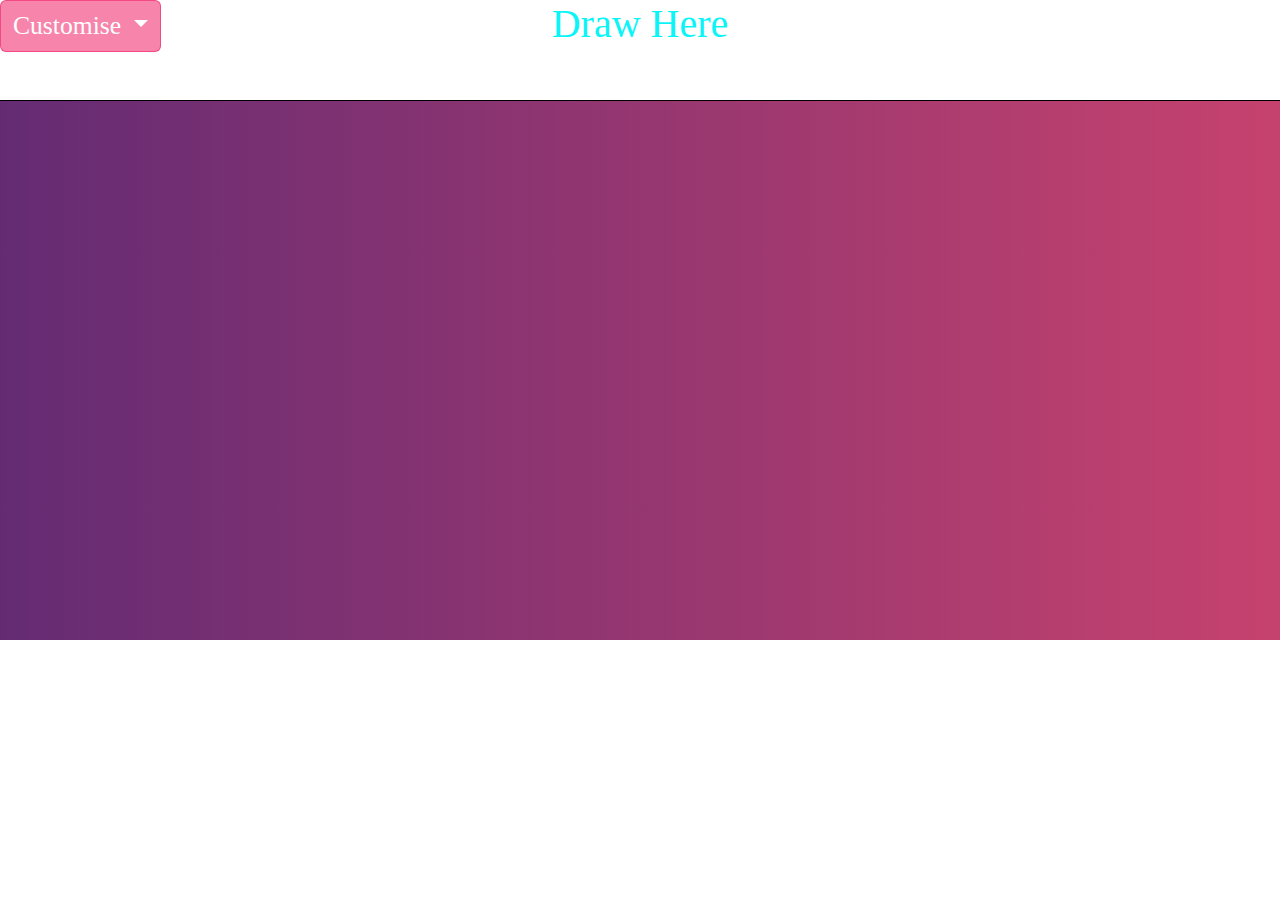
==== commit 25c42c9f: "new" ====
--- a/index.html
+++ b/index.html
@@ -5,7 +5,7 @@
     <meta name="viewport" content="width=device-width, initial-scale=1">
     <link href="https://cdn.jsdelivr.net/npm/bootstrap@5.3.3/dist/css/bootstrap.min.css" rel="stylesheet" integrity="sha384-QWTKZyjpPEjISv5WaRU9OFeRpok6YctnYmDr5pNlyT2bRjXh0JMhjY6hW+ALEwIH" crossorigin="anonymous">
 	<title>Drawing Board</title>
-	<link type="text/css" rel="stylesheet" href="style canvas.css"> 
+	<link type="text/css" rel="stylesheet" href="style.css"> 
 	<link type="text/css" rel="stylesheet" href="animateme.css"> 
 </head>
 <body>
@@ -51,7 +51,7 @@
 
 
 	<script src="https://cdn.jsdelivr.net/npm/bootstrap@5.3.3/dist/js/bootstrap.bundle.min.js" integrity="sha384-YvpcrYf0tY3lHB60NNkmXc5s9fDVZLESaAA55NDzOxhy9GkcIdslK1eN7N6jIeHz" crossorigin="anonymous"></script>
-	<script src="script canvas.js"></script>
+	<script src="script.js"></script>
 	
 </body>
 </html>--- a/style.css
+++ b/style.css
@@ -0,0 +1,67 @@
+canvas{
+	cursor: url(pen-cursor.png),auto;
+} 
+#canvas1{
+	position:absolute;
+	width:100%;
+	height:540px;
+	top:100px;
+	background:linear-gradient(to right,#642b73,#c6426e);
+}
+
+h1{
+	text-align:center;
+	height:100px;
+	background-image:url(https://static.vecteezy.com/system/resources/previews/023/660/247/non_2x/sketch-scribble-smear-black-pencil-drawing-in-the-shape-of-a-rectangle-on-white-background-great-design-for-any-purposes-illustration-vector.jpg);
+	background-repeat:no-repeat;
+	background-size:cover;
+	background-position:center;
+	margin:0px;
+	font-family:cursive;
+	color:rgb(11,245,249);
+	
+
+}
+.dropdown-toggle{
+	position:relative;
+	bottom:100px;
+	background-color:rgba(239,11,87,0.5);
+	border-color:rgba(239,11,87,0.5);
+	box-shadow: 0px 0px;
+	font-family:Brush Script MT;
+	font-size:1.6em;
+}
+
+.dropdown-toggle:hover{
+	background-color:rgba(239,11,87,0.5);
+	border-color:rgba(239,11,87,0.5);
+	box-shadow: 0px 0px;
+}
+
+.dropdown-menu{
+	background:linear-gradient(to right,rgba(190,55,200,1),rgba(21,249,25,0.5));
+	font-family:cursive;
+	border-top-right-radius:20px;
+	border-bottom-right-radius:20px;
+	color:white;
+  	
+}
+
+.ersr,.clre,.high{
+	background-color: red;
+	border-radius:10px;
+	font-family:cursive;
+
+}
+.adtxt,.sve,.shre{
+	background-color:#bb6eff;
+	border-radius:10px;
+	font-family:cursive;
+}
+.conColor,.bgcolor1,.bgcolor2{
+	 width: 23px;
+    height: 23px; 
+    border-radius: 50%;
+    overflow: hidden;
+}
+
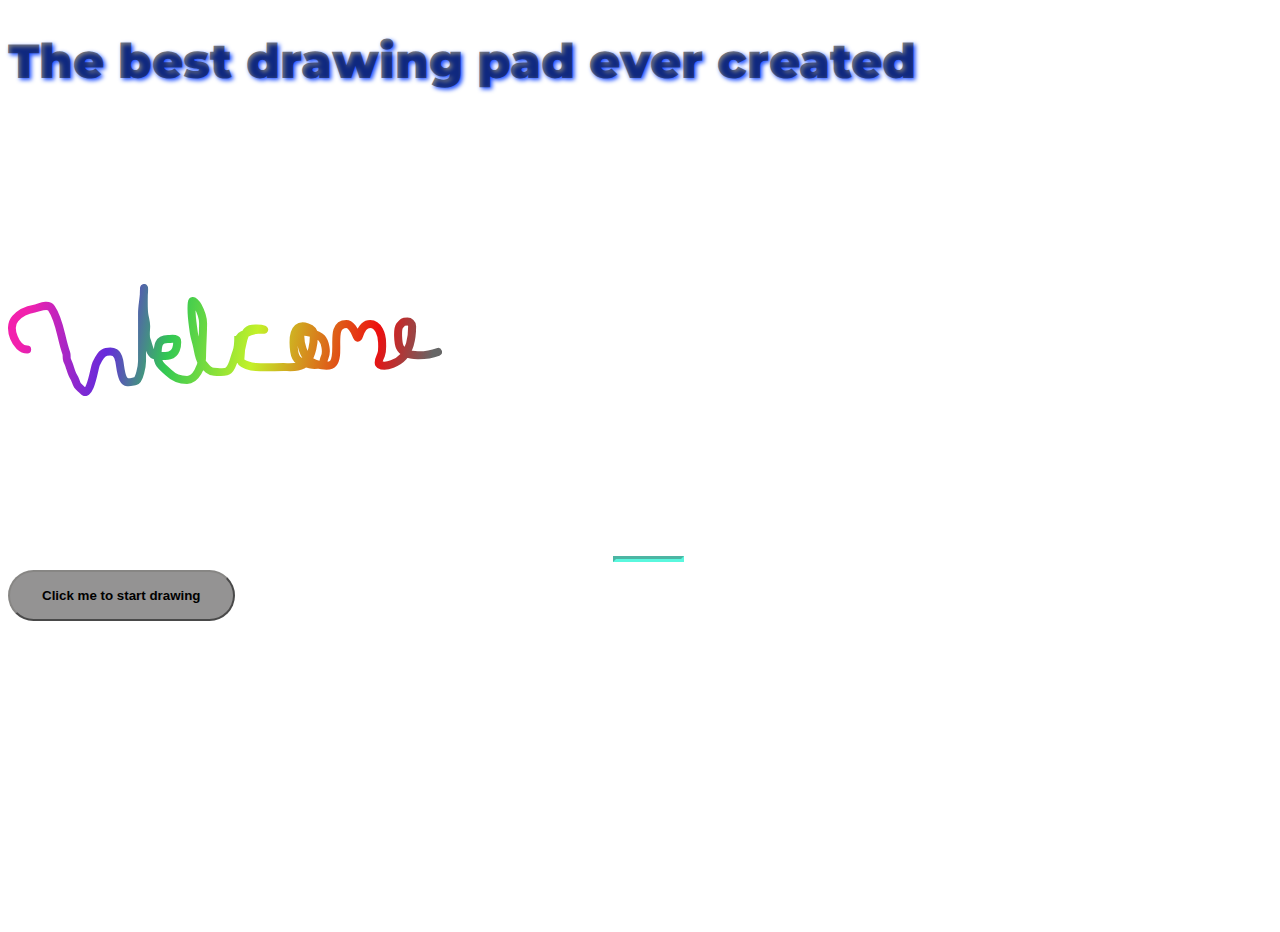
==== commit 28fb16ce: "final" ====
--- a/index.html
+++ b/index.html
@@ -1,57 +1,44 @@
-<!DOCTYPE html>
-<html>
-<head>
+<!DOCTYPE HTML>
+<HTML>
+<HEAD>
 	<meta charset="utf-8">
-    <meta name="viewport" content="width=device-width, initial-scale=1">
-    <link href="https://cdn.jsdelivr.net/npm/bootstrap@5.3.3/dist/css/bootstrap.min.css" rel="stylesheet" integrity="sha384-QWTKZyjpPEjISv5WaRU9OFeRpok6YctnYmDr5pNlyT2bRjXh0JMhjY6hW+ALEwIH" crossorigin="anonymous">
-	<title>Drawing Board</title>
-	<link type="text/css" rel="stylesheet" href="style.css"> 
-	<link type="text/css" rel="stylesheet" href="animateme.css"> 
-</head>
-<body>
-	<h1 class="animate__flipOutX">Draw Here</h1>
-	<div class="dropdown">
-  		<button class="btn btn-secondary dropdown-toggle" type="button" data-bs-toggle="dropdown" aria-expanded="false">
-    		Customise
-  		</button>
-  		<ul class="dropdown-menu">
-    		<li><label for="conColor">Choose Pen and Text color</label>
-			<input type="color" id="conColor" class="conColor" name="conColor" value="#000000"></li>
+    <meta name="viewport" content="width=device-width, initial-scale=1, shrink-to-fit=no">
+	<TITLE>Landing Page</TITLE>
+	<LINK href="https://fonts.googleapis.com/css?family=Montserrat" rel="stylesheet">
+	<link rel="stylesheet" href="https://cdn.jsdelivr.net/npm/bootstrap@4.1.3/dist/css/bootstrap.min.css" integrity="sha384-MCw98/SFnGE8fJT3GXwEOngsV7Zt27NXFoaoApmYm81iuXoPkFOJwJ8ERdknLPMO" crossorigin="anonymous">
+	<LINK href="style.css" rel="stylesheet" type="text/css">
+</HEAD>
+<BODY>
+	<div class="container d-flex align-items-center h-100">
+		<div class="row">
+			<header class="text-center col-12">
+				<H1 class="text-uppercase"><strong>The best drawing pad ever created</strong></H1>
+
+
+				<h6>
+<svg id="textt" width="434" height="112" viewBox="0 0 434 112" fill="none" xmlns="http://www.w3.org/2000/svg">
+<path opacity="1" d="M19.1713 65.562C7.94967 65.562 -1.04833 43.8907 7.21323 34.5749C13.1019 27.9348 18.4715 25.9361 26.4151 24.6564C30.7395 23.9598 39.6956 18.8499 43.4324 24.2675C52.2012 36.9803 52.7162 54.2027 58.265 69.0627C59.0707 71.2205 58.1975 73.7508 59.0699 75.9991C59.9184 78.186 60.8638 80.1356 61.5995 82.417C62.6939 85.8108 63.9358 90.506 65.9688 93.3079C67.4708 95.3779 67.7829 98.781 69.4182 101.152C70.885 103.278 73.1249 104.748 74.8223 106.662C82.0219 114.78 86.3686 83.4344 87.9877 80.148C90.5087 75.0312 92.764 69.3569 98.336 67.9606C105.477 66.1712 109.652 68.72 111.214 76.6474C112.432 82.8268 112.511 89.0477 115.181 94.734C117.92 100.569 123.663 97.6204 127.829 97.0678C131.485 96.5828 134.038 81.079 134.038 77.2308C134.038 69.4516 134.038 61.6725 134.038 53.8933C134.038 45.7035 134.038 37.5137 134.038 29.324C134.038 21.2791 136.107 13.4868 136.107 5.5974C136.107 -2.3547 135.29 21.5629 136.165 29.4536C136.69 34.1936 138.177 37.0292 138.177 41.9652C138.177 46.1208 137.062 52.4814 138.695 56.1622C140.509 60.2534 141.832 71.3964 147.491 71.3964C155.336 71.3964 164.418 74.5407 167.957 65.562C168.849 63.2997 169.222 60.4371 169.222 57.9125C169.222 53.4564 162.785 55.0601 159.909 55.0601C150.157 55.0601 149.56 61.7633 149.56 71.6558C149.56 80.9932 155.19 83.2795 160.886 88.8996C166.427 94.3672 171.571 95.9009 179.053 95.9009C187.862 95.9009 194.058 82.1544 194.058 73.2764C194.058 62.1555 195.093 50.6821 195.093 39.3721C195.093 32.7767 192.945 27.7486 189.919 22.1282C189.182 20.7593 184.351 13.6894 183.767 18.9517C182.67 28.8527 184.509 38.485 185.722 48.0589C186.323 52.8046 188.068 57.8614 189.114 62.58C189.981 66.4916 191.018 74.9692 193.541 77.8143C197.179 81.9169 200.039 87.7328 205.959 87.7328C209.712 87.7328 217.761 89.3235 220.734 86.3066C225.373 81.5987 225.767 74.6721 228.438 67.8958C230.353 63.0364 230.277 52.0781 230.277 52.0781C230.277 52.0781 230.277 54.4551 230.277 55.6436C230.277 58.0699 230.3 55.4801 230.795 54.4767C232.287 51.4476 233.997 51.5365 236.486 50.1333C241.01 47.5831 245.07 45.7251 250.456 45.7251C251.726 45.7251 257.408 46.0259 255.918 45.4658C253.051 44.388 250.351 44.5582 247.352 44.5582C239.377 44.5582 237.852 47.0027 235.451 55.125C233.419 61.9998 232.347 68.0561 232.347 75.4805C232.347 80.6352 244.426 82.8609 247.869 83.0652C257.117 83.614 266.464 83.0652 275.58 83.0652C283.074 83.0652 293.345 84.4719 298.576 77.8791C303.973 71.078 306.058 59.2329 305.82 50.3926C305.633 43.4369 294.013 40.327 289.78 44.0396C284.648 48.5409 285.316 60.8477 286.216 67.442C287.763 78.7806 295.053 78.6169 303.233 80.6667C305.931 81.3427 309.253 80.7315 312.029 80.7315C315.914 80.7315 315.125 76.3157 316.686 73.1468C319.199 68.0464 317.268 57.7579 313.639 53.8933C310.718 50.7831 292.784 44.0278 292.367 50.1333C291.759 59.0472 295.548 72.1162 302.486 77.2308C306.621 80.28 321.215 84.3629 325.252 79.3053C333.199 69.3481 320.86 39.8907 338.36 39.8907C342.647 39.8907 346.566 46.5593 348.018 50.6519C349.462 54.7228 350.187 54.6564 351.353 51.0409C353.208 45.2869 356.238 39.8907 362.218 39.8907C370.369 39.8907 374.119 50.6271 374.119 58.8201C374.119 63.0174 374.593 66.9861 373.084 70.813C372.5 72.2941 368.909 78.9409 371.474 80.4722C378.246 84.5144 390.699 77.8541 395.391 72.5633C402.549 64.4912 404.129 53.2228 404.129 42.2245C404.129 39.5034 401.805 37.5569 399.472 37.5569C394.839 37.5569 394.711 37.7262 391.711 41.7058C389.052 45.234 390.024 59.3378 391.941 63.2283C397.687 74.89 420.953 71.2964 430 67.8958" stroke="url(#paint0_linear_2_6)" stroke-width="8" stroke-linecap="round"/>
+<defs>
+<linearGradient id="paint0_linear_2_6" x1="3.64881" y1="3.71743" x2="421.794" y2="86.2263" gradientUnits="userSpaceOnUse">
+<stop offset="0.0463134" stop-color="#F221AD"/>
+<stop offset="0.249064" stop-color="#652BDB"/>
+<stop offset="0.388028" stop-color="#32C853"/>
+<stop offset="0.585222" stop-color="#C3F129"/>
+<stop offset="0.86474" stop-color="#ED0F0F"/>
+<stop offset="1" stop-color="#666666"/>
+</linearGradient>
+</defs>
+</svg></h6>
 
 
 
-			<li><label for="bgcolor">Choose Background Color</label>
-			<input type="color" class="bgcolor1" name="bgcolor" value="#642b73">
-			<input type="color" class="bgcolor2" name="bgcolor" value="#c6426e"></li>
-
-    		<li><label for="brushSize">Brush Size</label>
-			<input type="range" max="10" min="1" step="2" value="3" name="brushSize"
-			id="ageInputId" onInput="ageOutputId.value=ageInputId.value"><output id="ageOutputId">3</output></li>
-
-			
-
-
-			<li><button class="high">Highlight Mode</button></li>
-
-    		<li><button class="adtxt">Add Text</button></li>
-    		
-    		<li><button class="sve">Save</button></li>
-    		
-    		<li><button class="shre">Share</button></li>
-    		
-    		<li><button class="ersr">Eraser</button></li>
-    		
-    		<li><button class="clre">Clear</button></li>
-  		</ul>
+			</header>
+			<div class="buffer col-12"></div>
+			<section class="text-center col-12">
+				<HR>
+				<a href="index2.html"><BUTTON class="btn btn-primary btn-xl text-uppercase mybutton">Click me to start drawing</BUTTON></a>
+			</section>	
+		</div>
 	</div>
-	<canvas id="canvas1"style="border-top:1px solid #000000;"></canvas>
-	
-	
-	
-
-
-	<script src="https://cdn.jsdelivr.net/npm/bootstrap@5.3.3/dist/js/bootstrap.bundle.min.js" integrity="sha384-YvpcrYf0tY3lHB60NNkmXc5s9fDVZLESaAA55NDzOxhy9GkcIdslK1eN7N6jIeHz" crossorigin="anonymous"></script>
-	<script src="script.js"></script>
-	
-</body>
-</html>+</BODY>
+</HTML>--- a/style.css
+++ b/style.css
@@ -1,67 +1,63 @@
-canvas{
-	cursor: url(pen-cursor.png),auto;
-} 
-#canvas1{
-	position:absolute;
+body,html{
 	width:100%;
-	height:540px;
-	top:100px;
+	height:100%;
+	font-family:'Montserrat',sans-serif;
+	color:white;
+	background:url(lat2wall.gif) no-repeat center center fixed;
+	-webkit-background-size:cover;
+	-moz-background-size:cover;
+	-o-background-size:cover;
+	size:cover;
+}
+h1{
+	color:rgba(0,0,0,0.5);
+	font-size:3rem;
+	text-shadow: 2px 2px 4px rgba(31,81,255,1);
+}
+.btn{
+	font-weight:700;
+	border-radius:300px;
+
+	
+}
+.btn-primary{
+	background-color:rgba(41,40,39,0.5);
+	border-color:rgba(41,40,39,0.5);
+	
+}
+.btn-primary:hover{
 	background:linear-gradient(to right,#642b73,#c6426e);
+	border-color:rgba(41,40,39,0.5);
+	border-width:4px;
+}
+.btn-xl{
+	padding:1rem 2rem;
+	
+}
+hr{
+	border-color:rgba(49,247,214,0.8);
+	border-width:3px;
+	max-width:65px;
+}
+.buffer{
+	height:14rem;
+}
+#textt{
+	
+	margin-top:162px;
+	margin-bottom:-100px;
+	stroke-dasharray:1399;
+	animation:3s fillSvg linear;
 }
 
-h1{
-	text-align:center;
-	height:100px;
-	background-image:url(https://static.vecteezy.com/system/resources/previews/023/660/247/non_2x/sketch-scribble-smear-black-pencil-drawing-in-the-shape-of-a-rectangle-on-white-background-great-design-for-any-purposes-illustration-vector.jpg);
-	background-repeat:no-repeat;
-	background-size:cover;
-	background-position:center;
-	margin:0px;
-	font-family:cursive;
-	color:rgb(11,245,249);
-	
-
+@keyframes fillSvg{
+	0%{
+		stroke-dashoffset:1399;
+	}
+	100%{
+		stroke-dashoffset:0;
+	}
 }
-.dropdown-toggle{
-	position:relative;
-	bottom:100px;
-	background-color:rgba(239,11,87,0.5);
-	border-color:rgba(239,11,87,0.5);
-	box-shadow: 0px 0px;
-	font-family:Brush Script MT;
-	font-size:1.6em;
+.mybutton{
+	box-shadow:0 0 1em 0.1em #fff;
 }
-
-.dropdown-toggle:hover{
-	background-color:rgba(239,11,87,0.5);
-	border-color:rgba(239,11,87,0.5);
-	box-shadow: 0px 0px;
-}
-
-.dropdown-menu{
-	background:linear-gradient(to right,rgba(190,55,200,1),rgba(21,249,25,0.5));
-	font-family:cursive;
-	border-top-right-radius:20px;
-	border-bottom-right-radius:20px;
-	color:white;
-  	
-}
-
-.ersr,.clre,.high{
-	background-color: red;
-	border-radius:10px;
-	font-family:cursive;
-
-}
-.adtxt,.sve,.shre{
-	background-color:#bb6eff;
-	border-radius:10px;
-	font-family:cursive;
-}
-.conColor,.bgcolor1,.bgcolor2{
-	 width: 23px;
-    height: 23px; 
-    border-radius: 50%;
-    overflow: hidden;
-}
-
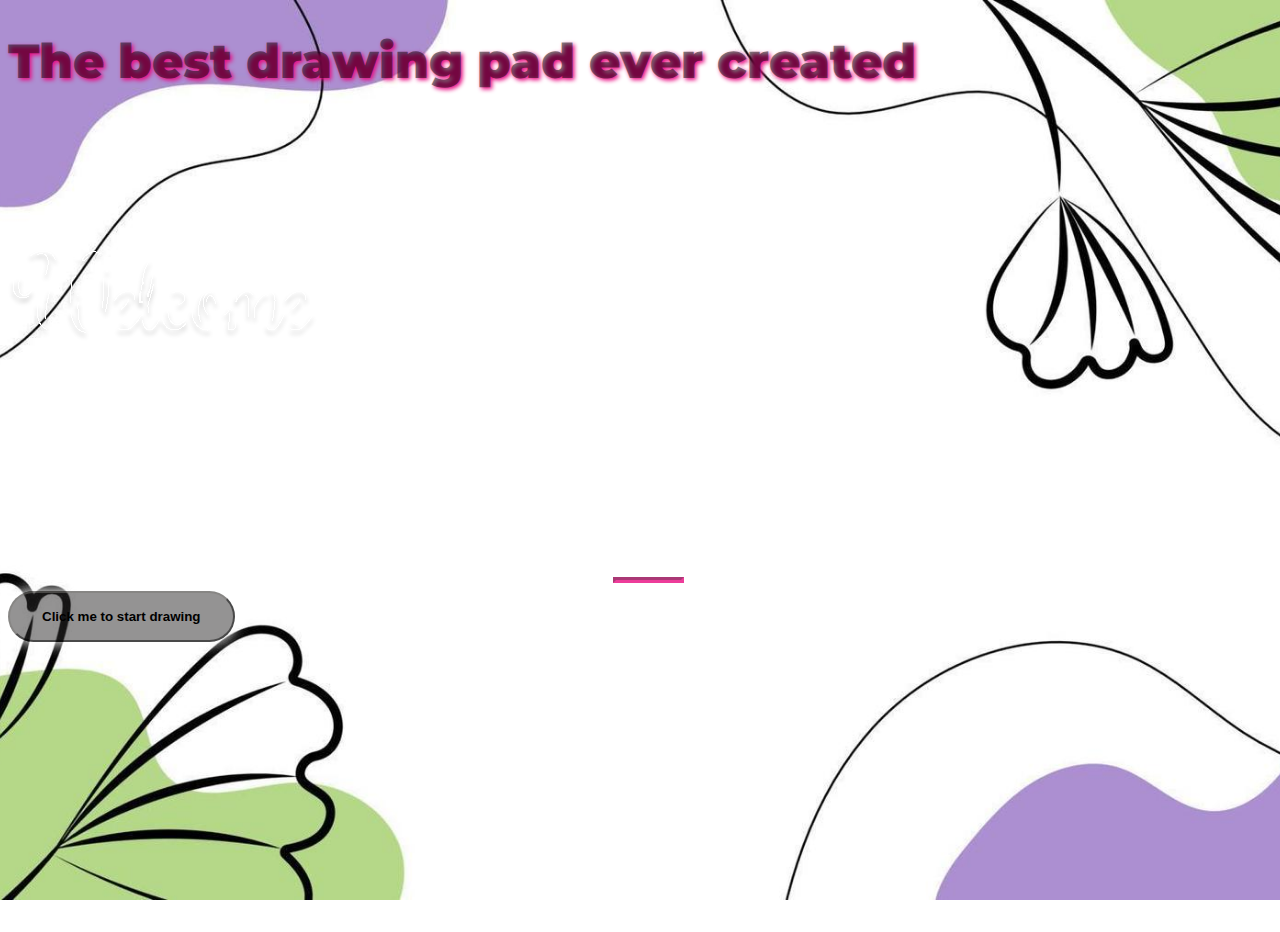
==== commit 5f2c0a60: "new" ====
--- a/index.html
+++ b/index.html
@@ -16,19 +16,38 @@
 
 
 				<h6>
-<svg id="textt" width="434" height="112" viewBox="0 0 434 112" fill="none" xmlns="http://www.w3.org/2000/svg">
-<path opacity="1" d="M19.1713 65.562C7.94967 65.562 -1.04833 43.8907 7.21323 34.5749C13.1019 27.9348 18.4715 25.9361 26.4151 24.6564C30.7395 23.9598 39.6956 18.8499 43.4324 24.2675C52.2012 36.9803 52.7162 54.2027 58.265 69.0627C59.0707 71.2205 58.1975 73.7508 59.0699 75.9991C59.9184 78.186 60.8638 80.1356 61.5995 82.417C62.6939 85.8108 63.9358 90.506 65.9688 93.3079C67.4708 95.3779 67.7829 98.781 69.4182 101.152C70.885 103.278 73.1249 104.748 74.8223 106.662C82.0219 114.78 86.3686 83.4344 87.9877 80.148C90.5087 75.0312 92.764 69.3569 98.336 67.9606C105.477 66.1712 109.652 68.72 111.214 76.6474C112.432 82.8268 112.511 89.0477 115.181 94.734C117.92 100.569 123.663 97.6204 127.829 97.0678C131.485 96.5828 134.038 81.079 134.038 77.2308C134.038 69.4516 134.038 61.6725 134.038 53.8933C134.038 45.7035 134.038 37.5137 134.038 29.324C134.038 21.2791 136.107 13.4868 136.107 5.5974C136.107 -2.3547 135.29 21.5629 136.165 29.4536C136.69 34.1936 138.177 37.0292 138.177 41.9652C138.177 46.1208 137.062 52.4814 138.695 56.1622C140.509 60.2534 141.832 71.3964 147.491 71.3964C155.336 71.3964 164.418 74.5407 167.957 65.562C168.849 63.2997 169.222 60.4371 169.222 57.9125C169.222 53.4564 162.785 55.0601 159.909 55.0601C150.157 55.0601 149.56 61.7633 149.56 71.6558C149.56 80.9932 155.19 83.2795 160.886 88.8996C166.427 94.3672 171.571 95.9009 179.053 95.9009C187.862 95.9009 194.058 82.1544 194.058 73.2764C194.058 62.1555 195.093 50.6821 195.093 39.3721C195.093 32.7767 192.945 27.7486 189.919 22.1282C189.182 20.7593 184.351 13.6894 183.767 18.9517C182.67 28.8527 184.509 38.485 185.722 48.0589C186.323 52.8046 188.068 57.8614 189.114 62.58C189.981 66.4916 191.018 74.9692 193.541 77.8143C197.179 81.9169 200.039 87.7328 205.959 87.7328C209.712 87.7328 217.761 89.3235 220.734 86.3066C225.373 81.5987 225.767 74.6721 228.438 67.8958C230.353 63.0364 230.277 52.0781 230.277 52.0781C230.277 52.0781 230.277 54.4551 230.277 55.6436C230.277 58.0699 230.3 55.4801 230.795 54.4767C232.287 51.4476 233.997 51.5365 236.486 50.1333C241.01 47.5831 245.07 45.7251 250.456 45.7251C251.726 45.7251 257.408 46.0259 255.918 45.4658C253.051 44.388 250.351 44.5582 247.352 44.5582C239.377 44.5582 237.852 47.0027 235.451 55.125C233.419 61.9998 232.347 68.0561 232.347 75.4805C232.347 80.6352 244.426 82.8609 247.869 83.0652C257.117 83.614 266.464 83.0652 275.58 83.0652C283.074 83.0652 293.345 84.4719 298.576 77.8791C303.973 71.078 306.058 59.2329 305.82 50.3926C305.633 43.4369 294.013 40.327 289.78 44.0396C284.648 48.5409 285.316 60.8477 286.216 67.442C287.763 78.7806 295.053 78.6169 303.233 80.6667C305.931 81.3427 309.253 80.7315 312.029 80.7315C315.914 80.7315 315.125 76.3157 316.686 73.1468C319.199 68.0464 317.268 57.7579 313.639 53.8933C310.718 50.7831 292.784 44.0278 292.367 50.1333C291.759 59.0472 295.548 72.1162 302.486 77.2308C306.621 80.28 321.215 84.3629 325.252 79.3053C333.199 69.3481 320.86 39.8907 338.36 39.8907C342.647 39.8907 346.566 46.5593 348.018 50.6519C349.462 54.7228 350.187 54.6564 351.353 51.0409C353.208 45.2869 356.238 39.8907 362.218 39.8907C370.369 39.8907 374.119 50.6271 374.119 58.8201C374.119 63.0174 374.593 66.9861 373.084 70.813C372.5 72.2941 368.909 78.9409 371.474 80.4722C378.246 84.5144 390.699 77.8541 395.391 72.5633C402.549 64.4912 404.129 53.2228 404.129 42.2245C404.129 39.5034 401.805 37.5569 399.472 37.5569C394.839 37.5569 394.711 37.7262 391.711 41.7058C389.052 45.234 390.024 59.3378 391.941 63.2283C397.687 74.89 420.953 71.2964 430 67.8958" stroke="url(#paint0_linear_2_6)" stroke-width="8" stroke-linecap="round"/>
+					
+<svg width="313" height="92" viewBox="0 0 313 92" fill="none" xmlns="http://www.w3.org/2000/svg">
+<g filter="url(#filter0_d_102_87)">
+<mask id="path-1-outside-1_102_87" maskUnits="userSpaceOnUse" x="4" y="0" width="305" height="84" fill="black">
+<rect fill="white" x="4" width="305" height="84"/>
+<path d="M45.5156 76.625C46.6719 76.625 47.8438 76.2969 49.0312 75.6406C50.25 74.9531 51.4219 74.0312 52.5469 72.875C53.7031 71.6875 54.7969 70.2969 55.8281 68.7031C56.8594 67.1094 57.7969 65.4062 58.6406 63.5938C59.5156 61.75 60.25 59.8438 60.8438 57.875C61.4688 55.875 61.9375 53.875 62.25 51.875C62.3125 48.9688 62.4531 46.0938 62.6719 43.25C62.9219 40.375 63.1875 37.7656 63.4688 35.4219C63.8125 32.7031 64.1719 30.0937 64.5469 27.5938L72 25.5781C71.625 28.3281 71.2812 31.4375 70.9688 34.9062C70.7188 37.875 70.4844 41.3906 70.2656 45.4531C70.0781 49.5156 69.9844 53.9844 69.9844 58.8594C69.9844 62.7969 70.2344 66.0938 70.7344 68.75C71.2656 71.375 71.9688 73.5 72.8438 75.125C73.75 76.7188 74.7812 77.8594 75.9375 78.5469C77.125 79.2031 78.375 79.5312 79.6875 79.5312C81.375 79.5312 82.9375 79.0156 84.375 77.9844C85.8438 76.9531 87.1562 75.5156 88.3125 73.6719C89.5 71.8281 90.5469 69.6562 91.4531 67.1562C92.3594 64.625 93.125 61.875 93.75 58.9062C94.375 55.9375 94.8438 52.8125 95.1562 49.5312C95.4688 46.25 95.625 42.9375 95.625 39.5938C95.625 35.2188 95.4375 31.3594 95.0625 28.0156C94.7188 24.6406 94.2344 21.7188 93.6094 19.25C93.0156 16.7812 92.3125 14.7187 91.5 13.0625C90.6875 11.4063 89.8281 10.0781 88.9219 9.07812C88.0469 8.04688 87.1406 7.32813 86.2031 6.92188C85.2656 6.48438 84.375 6.26562 83.5312 6.26562C82.625 6.26562 81.7969 6.4375 81.0469 6.78125C80.2969 7.09375 79.6094 7.5 78.9844 8C78.3906 8.5 77.8438 9.03125 77.3438 9.59375C76.875 10.125 76.4844 10.625 76.1719 11.0938L74.0156 9.82812C74.3906 9.23437 74.9531 8.48437 75.7031 7.57812C76.4844 6.64062 77.4062 5.75 78.4688 4.90625C79.5625 4.03125 80.7812 3.29688 82.125 2.70312C83.5 2.07813 84.9688 1.76562 86.5312 1.76562C88.8125 1.76562 90.8281 2.53125 92.5781 4.0625C94.3594 5.59375 95.8438 7.76562 97.0312 10.5781C98.25 13.3906 99.1719 16.7656 99.7969 20.7031C100.422 24.6406 100.734 29.0156 100.734 33.8281C100.734 37.8281 100.531 41.8125 100.125 45.7812C99.75 49.7188 99.1719 53.4844 98.3906 57.0781C97.6094 60.6719 96.625 64.0156 95.4375 67.1094C94.25 70.2031 92.8594 72.8906 91.2656 75.1719C89.6719 77.4219 87.875 79.1875 85.875 80.4688C83.875 81.75 81.6562 82.3906 79.2188 82.3906C77.0625 82.3906 75.0625 81.9531 73.2188 81.0781C71.4062 80.2031 69.7969 78.9062 68.3906 77.1875C66.9844 75.4375 65.7969 73.2812 64.8281 70.7188C63.8594 68.125 63.1562 65.1406 62.7188 61.7656C61.8125 64.1406 60.7031 66.4375 59.3906 68.6562C58.0781 70.8438 56.6094 72.7812 54.9844 74.4688C53.3594 76.1562 51.6094 77.5 49.7344 78.5C47.8594 79.5 45.9062 80 43.875 80C42 80 40.1875 79.7031 38.4375 79.1094C36.6875 78.4844 35.125 77.4375 33.75 75.9688C32.4062 74.5 31.3281 72.5469 30.5156 70.1094C29.7031 67.6406 29.2969 64.5625 29.2969 60.875C29.2969 58.0312 29.5625 55.1562 30.0938 52.25C30.625 49.3125 31.2969 46.3906 32.1094 43.4844C32.9219 40.5781 33.7969 37.7031 34.7344 34.8594C35.6719 32.0156 36.5469 29.25 37.3594 26.5625C38.1719 23.875 38.8438 21.2969 39.375 18.8281C39.9062 16.3594 40.1719 14.0313 40.1719 11.8438C40.1719 9 39.5938 6.9375 38.4375 5.65625C37.3125 4.34375 35.7656 3.6875 33.7969 3.6875C31.6094 3.6875 29.5156 4.1875 27.5156 5.1875C25.5469 6.15625 23.7031 7.46875 21.9844 9.125C20.2969 10.7812 18.75 12.7031 17.3438 14.8906C15.9688 17.0469 14.7969 19.3281 13.8281 21.7344C12.8594 24.1406 12.1094 26.5781 11.5781 29.0469C11.0469 31.5156 10.7812 33.875 10.7812 36.125C10.7812 42.3438 12.6406 45.4531 16.3594 45.4531C17.5469 45.4531 18.7344 45.0938 19.9219 44.375C21.1094 43.625 22.2344 42.5938 23.2969 41.2812C24.3594 39.9688 25.3281 38.4062 26.2031 36.5938C27.0781 34.75 27.8281 32.7344 28.4531 30.5469L30.4688 31.5312C30.1562 32.5 29.75 33.5781 29.25 34.7656C28.7812 35.9219 28.2188 37.1094 27.5625 38.3281C26.9062 39.5469 26.1562 40.7344 25.3125 41.8906C24.4688 43.0156 23.5312 44.0312 22.5 44.9375C21.4688 45.8125 20.3281 46.5156 19.0781 47.0469C17.8594 47.5781 16.5312 47.8438 15.0938 47.8438C12.0625 47.8438 9.64062 46.8281 7.82812 44.7969C6.01562 42.7344 5.10938 39.6562 5.10938 35.5625C5.10938 32.8438 5.53125 30.1094 6.375 27.3594C7.1875 24.6094 8.3125 21.9688 9.75 19.4375C11.1875 16.9062 12.875 14.5312 14.8125 12.3125C16.75 10.0938 18.8281 8.17188 21.0469 6.54688C23.2656 4.92187 25.5625 3.64062 27.9375 2.70312C30.3438 1.76562 32.7188 1.29688 35.0625 1.29688C37 1.29688 38.75 1.54687 40.3125 2.04688C41.875 2.54688 43.1875 3.32812 44.25 4.39062C45.3438 5.45313 46.1719 6.79687 46.7344 8.42188C47.3281 10.0469 47.625 11.9844 47.625 14.2344C47.625 16.4531 47.375 18.8594 46.875 21.4531C46.4062 24.0469 45.7969 26.7656 45.0469 29.6094C44.3281 32.4219 43.5312 35.3281 42.6562 38.3281C41.8125 41.2969 41.0156 44.2969 40.2656 47.3281C39.5469 50.3281 38.9375 53.3125 38.4375 56.2812C37.9688 59.2188 37.7344 62.0625 37.7344 64.8125C37.7344 66.9375 37.9062 68.75 38.25 70.25C38.5938 71.75 39.0938 72.9688 39.75 73.9062C40.4062 74.8438 41.2188 75.5312 42.1875 75.9688C43.1562 76.4062 44.2656 76.625 45.5156 76.625ZM119.203 74.7031C120.297 74.7031 121.406 74.4219 122.531 73.8594C123.688 73.2969 124.844 72.4219 126 71.2344C127.188 70.0469 128.406 68.5156 129.656 66.6406C130.906 64.7344 132.188 62.4688 133.5 59.8438L133.969 58.8594L135.891 60.3125L135.422 61.2969C133.734 64.6406 132.047 67.5 130.359 69.875C128.703 72.25 127.062 74.1875 125.438 75.6875C123.844 77.1875 122.266 78.2812 120.703 78.9688C119.141 79.6562 117.641 80 116.203 80C114.172 80 112.359 79.5781 110.766 78.7344C109.172 77.8906 107.828 76.75 106.734 75.3125C105.641 73.8438 104.812 72.1562 104.25 70.25C103.656 68.3125 103.359 66.2812 103.359 64.1562C103.359 60.7812 103.828 57.7188 104.766 54.9688C105.672 52.1875 106.891 49.8125 108.422 47.8438C109.984 45.875 111.75 44.3438 113.719 43.25C115.688 42.1562 117.734 41.6094 119.859 41.6094C122.016 41.6094 123.656 42.1562 124.781 43.25C125.938 44.3438 126.516 45.7188 126.516 47.375C126.516 48.9688 126.062 50.4688 125.156 51.875C124.25 53.25 123.016 54.6094 121.453 55.9531C119.922 57.2656 118.141 58.5781 116.109 59.8906C114.078 61.1719 111.938 62.5 109.688 63.875C109.906 65.5 110.281 66.9844 110.812 68.3281C111.344 69.6406 112.016 70.7812 112.828 71.75C113.641 72.6875 114.578 73.4219 115.641 73.9531C116.703 74.4531 117.891 74.7031 119.203 74.7031ZM120.656 48.7812C120.656 47.5312 120.312 46.5469 119.625 45.8281C118.969 45.1094 118.156 44.75 117.188 44.75C116.375 44.75 115.516 45.0469 114.609 45.6406C113.703 46.2031 112.875 47.125 112.125 48.4062C111.375 49.6562 110.75 51.2656 110.25 53.2344C109.75 55.2031 109.5 57.5938 109.5 60.4062V61.4844C110.562 60.9219 111.734 60.1875 113.016 59.2812C114.328 58.3438 115.547 57.3125 116.672 56.1875C117.797 55.0625 118.734 53.875 119.484 52.625C120.266 51.3438 120.656 50.0625 120.656 48.7812ZM144.047 74.0469C144.609 74.0469 145.25 73.6875 145.969 72.9688C146.719 72.2188 147.516 71.2031 148.359 69.9219C149.203 68.6406 150.094 67.1406 151.031 65.4219C151.969 63.7031 152.938 61.8438 153.938 59.8438L154.406 58.8594L156.328 60.3125L155.859 61.2969C154.203 64.6094 152.719 67.4531 151.406 69.8281C150.125 72.1719 148.922 74.1094 147.797 75.6406C146.672 77.1406 145.594 78.25 144.562 78.9688C143.562 79.6562 142.531 80 141.469 80C140.062 80 138.844 79.5469 137.812 78.6406C136.812 77.7031 135.969 76.1562 135.281 74C134.625 71.8125 134.141 68.9375 133.828 65.375C133.484 61.8125 133.312 57.4062 133.312 52.1562C133.312 44.7188 133.625 38.3438 134.25 33.0312C134.875 27.6875 135.719 23.3125 136.781 19.9062C137.875 16.4688 139.125 13.9531 140.531 12.3594C141.969 10.7344 143.469 9.92188 145.031 9.92188C145.969 9.92188 146.75 10.3125 147.375 11.0938C148.031 11.8438 148.359 13.2187 148.359 15.2188C148.359 16.7812 148.234 18.5625 147.984 20.5625C147.734 22.5625 147.406 24.7031 147 26.9844C146.594 29.2656 146.109 31.6406 145.547 34.1094C144.984 36.5469 144.391 38.9844 143.766 41.4219C143.141 43.8281 142.5 46.2031 141.844 48.5469C141.188 50.8594 140.547 53.0312 139.922 55.0625C140.109 58.9062 140.312 62.0625 140.531 64.5312C140.781 66.9688 141.062 68.8906 141.375 70.2969C141.719 71.7031 142.109 72.6875 142.547 73.25C142.984 73.7812 143.484 74.0469 144.047 74.0469ZM145.312 16.3438C145.312 15.6875 145.234 15.1719 145.078 14.7969C144.922 14.4219 144.672 14.2344 144.328 14.2344C143.984 14.2344 143.641 14.7187 143.297 15.6875C142.953 16.6563 142.609 17.9688 142.266 19.625C141.953 21.2812 141.656 23.2031 141.375 25.3906C141.125 27.5781 140.891 29.9062 140.672 32.375C140.453 34.8125 140.281 37.3125 140.156 39.875C140.031 42.4375 139.953 44.9062 139.922 47.2812C140.672 44.5312 141.359 41.7188 141.984 38.8438C142.641 35.9375 143.219 33.125 143.719 30.4062C144.219 27.6875 144.609 25.125 144.891 22.7188C145.172 20.2812 145.312 18.1563 145.312 16.3438ZM170.25 53.2344C170.625 52.6406 170.938 51.9062 171.188 51.0312C171.469 50.1562 171.609 49.2812 171.609 48.4062C171.609 47.3438 171.344 46.4219 170.812 45.6406C170.281 44.8594 169.328 44.4688 167.953 44.4688C167.047 44.4688 166.125 44.7969 165.188 45.4531C164.25 46.1094 163.375 47.0938 162.562 48.4062C161.781 49.7188 161.141 51.375 160.641 53.375C160.141 55.375 159.891 57.7188 159.891 60.4062C159.891 62.5312 160.109 64.4688 160.547 66.2188C160.984 67.9688 161.625 69.4688 162.469 70.7188C163.312 71.9688 164.328 72.9531 165.516 73.6719C166.734 74.3594 168.094 74.7031 169.594 74.7031C170.688 74.7031 171.797 74.4219 172.922 73.8594C174.078 73.2969 175.234 72.4219 176.391 71.2344C177.578 70.0469 178.797 68.5156 180.047 66.6406C181.297 64.7344 182.578 62.4688 183.891 59.8438L184.359 58.8594L186.281 60.3125L185.812 61.2969C184.125 64.6406 182.438 67.5 180.75 69.875C179.094 72.25 177.453 74.1875 175.828 75.6875C174.203 77.1875 172.609 78.2812 171.047 78.9688C169.516 79.6562 168.031 80 166.594 80C164.562 80 162.75 79.5781 161.156 78.7344C159.562 77.8906 158.219 76.75 157.125 75.3125C156.031 73.8438 155.188 72.1562 154.594 70.25C154.031 68.3125 153.75 66.2812 153.75 64.1562C153.75 60.7812 154.203 57.7188 155.109 54.9688C156.047 52.1875 157.25 49.8125 158.719 47.8438C160.188 45.875 161.844 44.3438 163.688 43.25C165.531 42.1562 167.391 41.6094 169.266 41.6094C170.703 41.6094 171.906 41.8125 172.875 42.2188C173.844 42.625 174.625 43.1406 175.219 43.7656C175.812 44.3906 176.234 45.0625 176.484 45.7812C176.734 46.5 176.859 47.1875 176.859 47.8438C176.859 48.5 176.719 49.1875 176.438 49.9062C176.156 50.5938 175.734 51.25 175.172 51.875C174.641 52.4688 174 53.0156 173.25 53.5156C172.5 53.9844 171.656 54.3281 170.719 54.5469L170.25 53.2344ZM223.688 60.3125L223.172 61.2969C222.109 63.4219 220.688 65.125 218.906 66.4062C217.156 67.6562 215.25 68.4688 213.188 68.8438C212.625 70.4375 211.891 71.9219 210.984 73.2969C210.109 74.6406 209.094 75.8125 207.938 76.8125C206.812 77.8125 205.531 78.5938 204.094 79.1562C202.688 79.7188 201.156 80 199.5 80C197.094 80 194.922 79.5 192.984 78.5C191.078 77.4688 189.453 76.0938 188.109 74.375C186.766 72.625 185.734 70.5938 185.016 68.2812C184.297 65.9375 183.938 63.4375 183.938 60.7812C183.938 58.4688 184.203 56.375 184.734 54.5C185.266 52.5938 185.938 50.9062 186.75 49.4375C187.562 47.9375 188.469 46.6406 189.469 45.5469C190.469 44.4219 191.453 43.5 192.422 42.7812C193.391 42.0625 194.266 41.5312 195.047 41.1875C195.859 40.8125 196.469 40.625 196.875 40.625L197.484 42.2656C196.203 43.2031 195.062 44.5156 194.062 46.2031C193.188 47.6406 192.391 49.5469 191.672 51.9219C190.984 54.2969 190.641 57.25 190.641 60.7812C190.641 62.9375 190.844 65.0312 191.25 67.0625C191.656 69.0938 192.25 70.8906 193.031 72.4531C193.812 74.0156 194.766 75.2656 195.891 76.2031C197.047 77.1406 198.344 77.6094 199.781 77.6094C201.75 77.6094 203.375 76.8281 204.656 75.2656C205.969 73.6719 206.938 71.5 207.562 68.75C205.938 68.4062 204.391 67.7656 202.922 66.8281C201.453 65.8906 200.156 64.7344 199.031 63.3594C197.906 61.9531 197 60.3438 196.312 58.5312C195.656 56.7188 195.328 54.75 195.328 52.625C195.328 50.875 195.547 49.3438 195.984 48.0312C196.453 46.6875 197.062 45.5781 197.812 44.7031C198.562 43.7969 199.422 43.125 200.391 42.6875C201.391 42.2188 202.438 41.9844 203.531 41.9844C204.812 41.9844 206.125 42.3594 207.469 43.1094C208.812 43.8281 210.031 44.9219 211.125 46.3906C212.219 47.8281 213.109 49.6406 213.797 51.8281C214.484 54.0156 214.828 56.5625 214.828 59.4688C214.828 60.5625 214.766 61.6406 214.641 62.7031C214.516 63.7656 214.328 64.7969 214.078 65.7969C215.578 65.3594 216.938 64.6562 218.156 63.6875C219.406 62.7188 220.438 61.4375 221.25 59.8438L221.766 58.8594L223.688 60.3125ZM198.422 52.25C198.422 54.0938 198.672 55.7969 199.172 57.3594C199.703 58.8906 200.406 60.25 201.281 61.4375C202.156 62.5938 203.172 63.5625 204.328 64.3438C205.484 65.125 206.719 65.6719 208.031 65.9844C208.188 65.1094 208.281 64.2031 208.312 63.2656C208.375 62.2969 208.406 61.3125 208.406 60.3125C208.406 58.0938 208.234 56.0938 207.891 54.3125C207.547 52.5 207.094 50.9688 206.531 49.7188C205.969 48.4375 205.312 47.4531 204.562 46.7656C203.812 46.0781 203.047 45.7344 202.266 45.7344C201.203 45.7344 200.297 46.3125 199.547 47.4688C198.797 48.5938 198.422 50.1875 198.422 52.25ZM237.094 44.9375C236.188 44.9375 235.312 45.2656 234.469 45.9219C233.656 46.5469 232.875 47.4219 232.125 48.5469C231.375 49.6406 230.641 50.9375 229.922 52.4375C229.234 53.9062 228.547 55.4844 227.859 57.1719V57.7344C227.766 60.4844 227.672 63.4062 227.578 66.5C227.516 69.5938 227.484 72.9688 227.484 76.625C227.484 77.25 227.266 77.7812 226.828 78.2188C226.422 78.625 225.938 78.9688 225.375 79.25C224.812 79.5 224.234 79.6875 223.641 79.8125C223.047 79.9375 222.562 80 222.188 80C221.719 80 221.281 79.8594 220.875 79.5781C220.469 79.2969 220.266 78.6719 220.266 77.7031C220.266 77.2344 220.312 76.6562 220.406 75.9688C220.5 75.25 220.625 74.4844 220.781 73.6719C220.906 72.8594 221.062 72.0312 221.25 71.1875C221.406 70.3125 221.562 69.5 221.719 68.75C221.719 66.0938 221.719 63.7031 221.719 61.5781C221.688 59.4531 221.672 57.5625 221.672 55.9062C221.672 54.25 221.672 52.7969 221.672 51.5469C221.641 50.2969 221.625 49.2188 221.625 48.3125C221.625 46.8125 221.656 45.7188 221.719 45.0312C221.75 44.3125 221.812 43.8125 221.906 43.5312C222.062 43.0938 222.344 42.75 222.75 42.5C223.188 42.25 223.641 42.0625 224.109 41.9375C224.578 41.7812 225.047 41.6875 225.516 41.6562C225.984 41.625 226.344 41.6094 226.594 41.6094C227.188 41.6094 227.578 41.7812 227.766 42.125C227.953 42.4688 228.047 43 228.047 43.7188C228.047 45.3438 228.047 46.8125 228.047 48.125C228.047 49.4375 228.016 50.75 227.953 52.0625C228.547 50.6562 229.234 49.3281 230.016 48.0781C230.828 46.7969 231.719 45.6875 232.688 44.75C233.656 43.7812 234.672 43.0156 235.734 42.4531C236.828 41.8906 237.953 41.6094 239.109 41.6094C240.516 41.6094 241.672 41.9062 242.578 42.5C243.516 43.0625 244.25 43.8594 244.781 44.8906C245.344 45.9219 245.75 47.1406 246 48.5469C246.281 49.9219 246.469 51.4219 246.562 53.0469C247.438 51.4531 248.375 49.9688 249.375 48.5938C250.406 47.1875 251.484 45.9688 252.609 44.9375C253.766 43.9062 254.969 43.0938 256.219 42.5C257.5 41.9062 258.828 41.6094 260.203 41.6094C262.578 41.6094 264.312 42.3594 265.406 43.8594C266.5 45.3281 267.047 47.3281 267.047 49.8594C267.047 51.4531 266.922 53.2344 266.672 55.2031C266.422 57.1719 266.156 59.1719 265.875 61.2031C265.594 63.2031 265.328 65.1719 265.078 67.1094C264.828 69.0469 264.703 70.8125 264.703 72.4062C264.703 74.3438 265.188 75.3125 266.156 75.3125C266.656 75.3125 267.203 75.0156 267.797 74.4219C268.391 73.7969 269.062 72.8594 269.812 71.6094C270.594 70.3281 271.484 68.7188 272.484 66.7812C273.516 64.8438 274.703 62.5312 276.047 59.8438L276.516 58.8594L278.438 60.3125L277.969 61.2969C276.125 64.9844 274.547 68.0312 273.234 70.4375C271.953 72.8438 270.797 74.7656 269.766 76.2031C268.734 77.6094 267.75 78.5938 266.812 79.1562C265.906 79.7188 264.891 80 263.766 80C263.109 80 262.469 79.9062 261.844 79.7188C261.219 79.5312 260.672 79.2031 260.203 78.7344C259.734 78.2656 259.359 77.6406 259.078 76.8594C258.797 76.0469 258.656 75.0156 258.656 73.7656C258.656 71.8906 258.781 69.7812 259.031 67.4375C259.281 65.0938 259.562 62.75 259.875 60.4062C260.188 58.0625 260.469 55.8594 260.719 53.7969C260.969 51.7031 261.094 50 261.094 48.6875C261.094 47.5312 260.844 46.6094 260.344 45.9219C259.844 45.2031 259.094 44.8438 258.094 44.8438C257.094 44.8438 256.047 45.2344 254.953 46.0156C253.891 46.7969 252.844 47.8125 251.812 49.0625C250.812 50.2812 249.859 51.6562 248.953 53.1875C248.078 54.7188 247.312 56.2344 246.656 57.7344C246.656 61.0156 246.625 63.8906 246.562 66.3594C246.5 68.7969 246.406 70.8594 246.281 72.5469C246.188 74.2344 246.047 75.5781 245.859 76.5781C245.672 77.5469 245.469 78.2031 245.25 78.5469C245.094 78.7656 244.828 78.9688 244.453 79.1562C244.078 79.3438 243.656 79.5 243.188 79.625C242.75 79.75 242.312 79.8438 241.875 79.9062C241.469 79.9688 241.156 80 240.938 80C240.438 80 240 79.8594 239.625 79.5781C239.281 79.2656 239.109 78.6719 239.109 77.7969C239.109 77.3906 239.141 76.8438 239.203 76.1562C239.297 75.4688 239.406 74.7031 239.531 73.8594C239.656 73.0156 239.797 72.1094 239.953 71.1406C240.109 70.1719 240.266 69.1875 240.422 68.1875C240.453 67.25 240.484 66.2031 240.516 65.0469C240.547 63.8906 240.578 62.75 240.609 61.625C240.641 60.4688 240.656 59.375 240.656 58.3438C240.688 57.2812 240.703 56.375 240.703 55.625C240.703 54.0312 240.656 52.5781 240.562 51.2656C240.469 49.9531 240.281 48.8281 240 47.8906C239.75 46.9531 239.391 46.2344 238.922 45.7344C238.453 45.2031 237.844 44.9375 237.094 44.9375ZM290.391 74.7031C291.484 74.7031 292.594 74.4219 293.719 73.8594C294.875 73.2969 296.031 72.4219 297.188 71.2344C298.375 70.0469 299.594 68.5156 300.844 66.6406C302.094 64.7344 303.375 62.4688 304.688 59.8438L305.156 58.8594L307.078 60.3125L306.609 61.2969C304.922 64.6406 303.234 67.5 301.547 69.875C299.891 72.25 298.25 74.1875 296.625 75.6875C295.031 77.1875 293.453 78.2812 291.891 78.9688C290.328 79.6562 288.828 80 287.391 80C285.359 80 283.547 79.5781 281.953 78.7344C280.359 77.8906 279.016 76.75 277.922 75.3125C276.828 73.8438 276 72.1562 275.438 70.25C274.844 68.3125 274.547 66.2812 274.547 64.1562C274.547 60.7812 275.016 57.7188 275.953 54.9688C276.859 52.1875 278.078 49.8125 279.609 47.8438C281.172 45.875 282.938 44.3438 284.906 43.25C286.875 42.1562 288.922 41.6094 291.047 41.6094C293.203 41.6094 294.844 42.1562 295.969 43.25C297.125 44.3438 297.703 45.7188 297.703 47.375C297.703 48.9688 297.25 50.4688 296.344 51.875C295.438 53.25 294.203 54.6094 292.641 55.9531C291.109 57.2656 289.328 58.5781 287.297 59.8906C285.266 61.1719 283.125 62.5 280.875 63.875C281.094 65.5 281.469 66.9844 282 68.3281C282.531 69.6406 283.203 70.7812 284.016 71.75C284.828 72.6875 285.766 73.4219 286.828 73.9531C287.891 74.4531 289.078 74.7031 290.391 74.7031ZM291.844 48.7812C291.844 47.5312 291.5 46.5469 290.812 45.8281C290.156 45.1094 289.344 44.75 288.375 44.75C287.562 44.75 286.703 45.0469 285.797 45.6406C284.891 46.2031 284.062 47.125 283.312 48.4062C282.562 49.6562 281.938 51.2656 281.438 53.2344C280.938 55.2031 280.688 57.5938 280.688 60.4062V61.4844C281.75 60.9219 282.922 60.1875 284.203 59.2812C285.516 58.3438 286.734 57.3125 287.859 56.1875C288.984 55.0625 289.922 53.875 290.672 52.625C291.453 51.3438 291.844 50.0625 291.844 48.7812Z"/>
+</mask>
+<path d="M45.5156 76.625C46.6719 76.625 47.8438 76.2969 49.0312 75.6406C50.25 74.9531 51.4219 74.0312 52.5469 72.875C53.7031 71.6875 54.7969 70.2969 55.8281 68.7031C56.8594 67.1094 57.7969 65.4062 58.6406 63.5938C59.5156 61.75 60.25 59.8438 60.8438 57.875C61.4688 55.875 61.9375 53.875 62.25 51.875C62.3125 48.9688 62.4531 46.0938 62.6719 43.25C62.9219 40.375 63.1875 37.7656 63.4688 35.4219C63.8125 32.7031 64.1719 30.0937 64.5469 27.5938L72 25.5781C71.625 28.3281 71.2812 31.4375 70.9688 34.9062C70.7188 37.875 70.4844 41.3906 70.2656 45.4531C70.0781 49.5156 69.9844 53.9844 69.9844 58.8594C69.9844 62.7969 70.2344 66.0938 70.7344 68.75C71.2656 71.375 71.9688 73.5 72.8438 75.125C73.75 76.7188 74.7812 77.8594 75.9375 78.5469C77.125 79.2031 78.375 79.5312 79.6875 79.5312C81.375 79.5312 82.9375 79.0156 84.375 77.9844C85.8438 76.9531 87.1562 75.5156 88.3125 73.6719C89.5 71.8281 90.5469 69.6562 91.4531 67.1562C92.3594 64.625 93.125 61.875 93.75 58.9062C94.375 55.9375 94.8438 52.8125 95.1562 49.5312C95.4688 46.25 95.625 42.9375 95.625 39.5938C95.625 35.2188 95.4375 31.3594 95.0625 28.0156C94.7188 24.6406 94.2344 21.7188 93.6094 19.25C93.0156 16.7812 92.3125 14.7187 91.5 13.0625C90.6875 11.4063 89.8281 10.0781 88.9219 9.07812C88.0469 8.04688 87.1406 7.32813 86.2031 6.92188C85.2656 6.48438 84.375 6.26562 83.5312 6.26562C82.625 6.26562 81.7969 6.4375 81.0469 6.78125C80.2969 7.09375 79.6094 7.5 78.9844 8C78.3906 8.5 77.8438 9.03125 77.3438 9.59375C76.875 10.125 76.4844 10.625 76.1719 11.0938L74.0156 9.82812C74.3906 9.23437 74.9531 8.48437 75.7031 7.57812C76.4844 6.64062 77.4062 5.75 78.4688 4.90625C79.5625 4.03125 80.7812 3.29688 82.125 2.70312C83.5 2.07813 84.9688 1.76562 86.5312 1.76562C88.8125 1.76562 90.8281 2.53125 92.5781 4.0625C94.3594 5.59375 95.8438 7.76562 97.0312 10.5781C98.25 13.3906 99.1719 16.7656 99.7969 20.7031C100.422 24.6406 100.734 29.0156 100.734 33.8281C100.734 37.8281 100.531 41.8125 100.125 45.7812C99.75 49.7188 99.1719 53.4844 98.3906 57.0781C97.6094 60.6719 96.625 64.0156 95.4375 67.1094C94.25 70.2031 92.8594 72.8906 91.2656 75.1719C89.6719 77.4219 87.875 79.1875 85.875 80.4688C83.875 81.75 81.6562 82.3906 79.2188 82.3906C77.0625 82.3906 75.0625 81.9531 73.2188 81.0781C71.4062 80.2031 69.7969 78.9062 68.3906 77.1875C66.9844 75.4375 65.7969 73.2812 64.8281 70.7188C63.8594 68.125 63.1562 65.1406 62.7188 61.7656C61.8125 64.1406 60.7031 66.4375 59.3906 68.6562C58.0781 70.8438 56.6094 72.7812 54.9844 74.4688C53.3594 76.1562 51.6094 77.5 49.7344 78.5C47.8594 79.5 45.9062 80 43.875 80C42 80 40.1875 79.7031 38.4375 79.1094C36.6875 78.4844 35.125 77.4375 33.75 75.9688C32.4062 74.5 31.3281 72.5469 30.5156 70.1094C29.7031 67.6406 29.2969 64.5625 29.2969 60.875C29.2969 58.0312 29.5625 55.1562 30.0938 52.25C30.625 49.3125 31.2969 46.3906 32.1094 43.4844C32.9219 40.5781 33.7969 37.7031 34.7344 34.8594C35.6719 32.0156 36.5469 29.25 37.3594 26.5625C38.1719 23.875 38.8438 21.2969 39.375 18.8281C39.9062 16.3594 40.1719 14.0313 40.1719 11.8438C40.1719 9 39.5938 6.9375 38.4375 5.65625C37.3125 4.34375 35.7656 3.6875 33.7969 3.6875C31.6094 3.6875 29.5156 4.1875 27.5156 5.1875C25.5469 6.15625 23.7031 7.46875 21.9844 9.125C20.2969 10.7812 18.75 12.7031 17.3438 14.8906C15.9688 17.0469 14.7969 19.3281 13.8281 21.7344C12.8594 24.1406 12.1094 26.5781 11.5781 29.0469C11.0469 31.5156 10.7812 33.875 10.7812 36.125C10.7812 42.3438 12.6406 45.4531 16.3594 45.4531C17.5469 45.4531 18.7344 45.0938 19.9219 44.375C21.1094 43.625 22.2344 42.5938 23.2969 41.2812C24.3594 39.9688 25.3281 38.4062 26.2031 36.5938C27.0781 34.75 27.8281 32.7344 28.4531 30.5469L30.4688 31.5312C30.1562 32.5 29.75 33.5781 29.25 34.7656C28.7812 35.9219 28.2188 37.1094 27.5625 38.3281C26.9062 39.5469 26.1562 40.7344 25.3125 41.8906C24.4688 43.0156 23.5312 44.0312 22.5 44.9375C21.4688 45.8125 20.3281 46.5156 19.0781 47.0469C17.8594 47.5781 16.5312 47.8438 15.0938 47.8438C12.0625 47.8438 9.64062 46.8281 7.82812 44.7969C6.01562 42.7344 5.10938 39.6562 5.10938 35.5625C5.10938 32.8438 5.53125 30.1094 6.375 27.3594C7.1875 24.6094 8.3125 21.9688 9.75 19.4375C11.1875 16.9062 12.875 14.5312 14.8125 12.3125C16.75 10.0938 18.8281 8.17188 21.0469 6.54688C23.2656 4.92187 25.5625 3.64062 27.9375 2.70312C30.3438 1.76562 32.7188 1.29688 35.0625 1.29688C37 1.29688 38.75 1.54687 40.3125 2.04688C41.875 2.54688 43.1875 3.32812 44.25 4.39062C45.3438 5.45313 46.1719 6.79687 46.7344 8.42188C47.3281 10.0469 47.625 11.9844 47.625 14.2344C47.625 16.4531 47.375 18.8594 46.875 21.4531C46.4062 24.0469 45.7969 26.7656 45.0469 29.6094C44.3281 32.4219 43.5312 35.3281 42.6562 38.3281C41.8125 41.2969 41.0156 44.2969 40.2656 47.3281C39.5469 50.3281 38.9375 53.3125 38.4375 56.2812C37.9688 59.2188 37.7344 62.0625 37.7344 64.8125C37.7344 66.9375 37.9062 68.75 38.25 70.25C38.5938 71.75 39.0938 72.9688 39.75 73.9062C40.4062 74.8438 41.2188 75.5312 42.1875 75.9688C43.1562 76.4062 44.2656 76.625 45.5156 76.625ZM119.203 74.7031C120.297 74.7031 121.406 74.4219 122.531 73.8594C123.688 73.2969 124.844 72.4219 126 71.2344C127.188 70.0469 128.406 68.5156 129.656 66.6406C130.906 64.7344 132.188 62.4688 133.5 59.8438L133.969 58.8594L135.891 60.3125L135.422 61.2969C133.734 64.6406 132.047 67.5 130.359 69.875C128.703 72.25 127.062 74.1875 125.438 75.6875C123.844 77.1875 122.266 78.2812 120.703 78.9688C119.141 79.6562 117.641 80 116.203 80C114.172 80 112.359 79.5781 110.766 78.7344C109.172 77.8906 107.828 76.75 106.734 75.3125C105.641 73.8438 104.812 72.1562 104.25 70.25C103.656 68.3125 103.359 66.2812 103.359 64.1562C103.359 60.7812 103.828 57.7188 104.766 54.9688C105.672 52.1875 106.891 49.8125 108.422 47.8438C109.984 45.875 111.75 44.3438 113.719 43.25C115.688 42.1562 117.734 41.6094 119.859 41.6094C122.016 41.6094 123.656 42.1562 124.781 43.25C125.938 44.3438 126.516 45.7188 126.516 47.375C126.516 48.9688 126.062 50.4688 125.156 51.875C124.25 53.25 123.016 54.6094 121.453 55.9531C119.922 57.2656 118.141 58.5781 116.109 59.8906C114.078 61.1719 111.938 62.5 109.688 63.875C109.906 65.5 110.281 66.9844 110.812 68.3281C111.344 69.6406 112.016 70.7812 112.828 71.75C113.641 72.6875 114.578 73.4219 115.641 73.9531C116.703 74.4531 117.891 74.7031 119.203 74.7031ZM120.656 48.7812C120.656 47.5312 120.312 46.5469 119.625 45.8281C118.969 45.1094 118.156 44.75 117.188 44.75C116.375 44.75 115.516 45.0469 114.609 45.6406C113.703 46.2031 112.875 47.125 112.125 48.4062C111.375 49.6562 110.75 51.2656 110.25 53.2344C109.75 55.2031 109.5 57.5938 109.5 60.4062V61.4844C110.562 60.9219 111.734 60.1875 113.016 59.2812C114.328 58.3438 115.547 57.3125 116.672 56.1875C117.797 55.0625 118.734 53.875 119.484 52.625C120.266 51.3438 120.656 50.0625 120.656 48.7812ZM144.047 74.0469C144.609 74.0469 145.25 73.6875 145.969 72.9688C146.719 72.2188 147.516 71.2031 148.359 69.9219C149.203 68.6406 150.094 67.1406 151.031 65.4219C151.969 63.7031 152.938 61.8438 153.938 59.8438L154.406 58.8594L156.328 60.3125L155.859 61.2969C154.203 64.6094 152.719 67.4531 151.406 69.8281C150.125 72.1719 148.922 74.1094 147.797 75.6406C146.672 77.1406 145.594 78.25 144.562 78.9688C143.562 79.6562 142.531 80 141.469 80C140.062 80 138.844 79.5469 137.812 78.6406C136.812 77.7031 135.969 76.1562 135.281 74C134.625 71.8125 134.141 68.9375 133.828 65.375C133.484 61.8125 133.312 57.4062 133.312 52.1562C133.312 44.7188 133.625 38.3438 134.25 33.0312C134.875 27.6875 135.719 23.3125 136.781 19.9062C137.875 16.4688 139.125 13.9531 140.531 12.3594C141.969 10.7344 143.469 9.92188 145.031 9.92188C145.969 9.92188 146.75 10.3125 147.375 11.0938C148.031 11.8438 148.359 13.2187 148.359 15.2188C148.359 16.7812 148.234 18.5625 147.984 20.5625C147.734 22.5625 147.406 24.7031 147 26.9844C146.594 29.2656 146.109 31.6406 145.547 34.1094C144.984 36.5469 144.391 38.9844 143.766 41.4219C143.141 43.8281 142.5 46.2031 141.844 48.5469C141.188 50.8594 140.547 53.0312 139.922 55.0625C140.109 58.9062 140.312 62.0625 140.531 64.5312C140.781 66.9688 141.062 68.8906 141.375 70.2969C141.719 71.7031 142.109 72.6875 142.547 73.25C142.984 73.7812 143.484 74.0469 144.047 74.0469ZM145.312 16.3438C145.312 15.6875 145.234 15.1719 145.078 14.7969C144.922 14.4219 144.672 14.2344 144.328 14.2344C143.984 14.2344 143.641 14.7187 143.297 15.6875C142.953 16.6563 142.609 17.9688 142.266 19.625C141.953 21.2812 141.656 23.2031 141.375 25.3906C141.125 27.5781 140.891 29.9062 140.672 32.375C140.453 34.8125 140.281 37.3125 140.156 39.875C140.031 42.4375 139.953 44.9062 139.922 47.2812C140.672 44.5312 141.359 41.7188 141.984 38.8438C142.641 35.9375 143.219 33.125 143.719 30.4062C144.219 27.6875 144.609 25.125 144.891 22.7188C145.172 20.2812 145.312 18.1563 145.312 16.3438ZM170.25 53.2344C170.625 52.6406 170.938 51.9062 171.188 51.0312C171.469 50.1562 171.609 49.2812 171.609 48.4062C171.609 47.3438 171.344 46.4219 170.812 45.6406C170.281 44.8594 169.328 44.4688 167.953 44.4688C167.047 44.4688 166.125 44.7969 165.188 45.4531C164.25 46.1094 163.375 47.0938 162.562 48.4062C161.781 49.7188 161.141 51.375 160.641 53.375C160.141 55.375 159.891 57.7188 159.891 60.4062C159.891 62.5312 160.109 64.4688 160.547 66.2188C160.984 67.9688 161.625 69.4688 162.469 70.7188C163.312 71.9688 164.328 72.9531 165.516 73.6719C166.734 74.3594 168.094 74.7031 169.594 74.7031C170.688 74.7031 171.797 74.4219 172.922 73.8594C174.078 73.2969 175.234 72.4219 176.391 71.2344C177.578 70.0469 178.797 68.5156 180.047 66.6406C181.297 64.7344 182.578 62.4688 183.891 59.8438L184.359 58.8594L186.281 60.3125L185.812 61.2969C184.125 64.6406 182.438 67.5 180.75 69.875C179.094 72.25 177.453 74.1875 175.828 75.6875C174.203 77.1875 172.609 78.2812 171.047 78.9688C169.516 79.6562 168.031 80 166.594 80C164.562 80 162.75 79.5781 161.156 78.7344C159.562 77.8906 158.219 76.75 157.125 75.3125C156.031 73.8438 155.188 72.1562 154.594 70.25C154.031 68.3125 153.75 66.2812 153.75 64.1562C153.75 60.7812 154.203 57.7188 155.109 54.9688C156.047 52.1875 157.25 49.8125 158.719 47.8438C160.188 45.875 161.844 44.3438 163.688 43.25C165.531 42.1562 167.391 41.6094 169.266 41.6094C170.703 41.6094 171.906 41.8125 172.875 42.2188C173.844 42.625 174.625 43.1406 175.219 43.7656C175.812 44.3906 176.234 45.0625 176.484 45.7812C176.734 46.5 176.859 47.1875 176.859 47.8438C176.859 48.5 176.719 49.1875 176.438 49.9062C176.156 50.5938 175.734 51.25 175.172 51.875C174.641 52.4688 174 53.0156 173.25 53.5156C172.5 53.9844 171.656 54.3281 170.719 54.5469L170.25 53.2344ZM223.688 60.3125L223.172 61.2969C222.109 63.4219 220.688 65.125 218.906 66.4062C217.156 67.6562 215.25 68.4688 213.188 68.8438C212.625 70.4375 211.891 71.9219 210.984 73.2969C210.109 74.6406 209.094 75.8125 207.938 76.8125C206.812 77.8125 205.531 78.5938 204.094 79.1562C202.688 79.7188 201.156 80 199.5 80C197.094 80 194.922 79.5 192.984 78.5C191.078 77.4688 189.453 76.0938 188.109 74.375C186.766 72.625 185.734 70.5938 185.016 68.2812C184.297 65.9375 183.938 63.4375 183.938 60.7812C183.938 58.4688 184.203 56.375 184.734 54.5C185.266 52.5938 185.938 50.9062 186.75 49.4375C187.562 47.9375 188.469 46.6406 189.469 45.5469C190.469 44.4219 191.453 43.5 192.422 42.7812C193.391 42.0625 194.266 41.5312 195.047 41.1875C195.859 40.8125 196.469 40.625 196.875 40.625L197.484 42.2656C196.203 43.2031 195.062 44.5156 194.062 46.2031C193.188 47.6406 192.391 49.5469 191.672 51.9219C190.984 54.2969 190.641 57.25 190.641 60.7812C190.641 62.9375 190.844 65.0312 191.25 67.0625C191.656 69.0938 192.25 70.8906 193.031 72.4531C193.812 74.0156 194.766 75.2656 195.891 76.2031C197.047 77.1406 198.344 77.6094 199.781 77.6094C201.75 77.6094 203.375 76.8281 204.656 75.2656C205.969 73.6719 206.938 71.5 207.562 68.75C205.938 68.4062 204.391 67.7656 202.922 66.8281C201.453 65.8906 200.156 64.7344 199.031 63.3594C197.906 61.9531 197 60.3438 196.312 58.5312C195.656 56.7188 195.328 54.75 195.328 52.625C195.328 50.875 195.547 49.3438 195.984 48.0312C196.453 46.6875 197.062 45.5781 197.812 44.7031C198.562 43.7969 199.422 43.125 200.391 42.6875C201.391 42.2188 202.438 41.9844 203.531 41.9844C204.812 41.9844 206.125 42.3594 207.469 43.1094C208.812 43.8281 210.031 44.9219 211.125 46.3906C212.219 47.8281 213.109 49.6406 213.797 51.8281C214.484 54.0156 214.828 56.5625 214.828 59.4688C214.828 60.5625 214.766 61.6406 214.641 62.7031C214.516 63.7656 214.328 64.7969 214.078 65.7969C215.578 65.3594 216.938 64.6562 218.156 63.6875C219.406 62.7188 220.438 61.4375 221.25 59.8438L221.766 58.8594L223.688 60.3125ZM198.422 52.25C198.422 54.0938 198.672 55.7969 199.172 57.3594C199.703 58.8906 200.406 60.25 201.281 61.4375C202.156 62.5938 203.172 63.5625 204.328 64.3438C205.484 65.125 206.719 65.6719 208.031 65.9844C208.188 65.1094 208.281 64.2031 208.312 63.2656C208.375 62.2969 208.406 61.3125 208.406 60.3125C208.406 58.0938 208.234 56.0938 207.891 54.3125C207.547 52.5 207.094 50.9688 206.531 49.7188C205.969 48.4375 205.312 47.4531 204.562 46.7656C203.812 46.0781 203.047 45.7344 202.266 45.7344C201.203 45.7344 200.297 46.3125 199.547 47.4688C198.797 48.5938 198.422 50.1875 198.422 52.25ZM237.094 44.9375C236.188 44.9375 235.312 45.2656 234.469 45.9219C233.656 46.5469 232.875 47.4219 232.125 48.5469C231.375 49.6406 230.641 50.9375 229.922 52.4375C229.234 53.9062 228.547 55.4844 227.859 57.1719V57.7344C227.766 60.4844 227.672 63.4062 227.578 66.5C227.516 69.5938 227.484 72.9688 227.484 76.625C227.484 77.25 227.266 77.7812 226.828 78.2188C226.422 78.625 225.938 78.9688 225.375 79.25C224.812 79.5 224.234 79.6875 223.641 79.8125C223.047 79.9375 222.562 80 222.188 80C221.719 80 221.281 79.8594 220.875 79.5781C220.469 79.2969 220.266 78.6719 220.266 77.7031C220.266 77.2344 220.312 76.6562 220.406 75.9688C220.5 75.25 220.625 74.4844 220.781 73.6719C220.906 72.8594 221.062 72.0312 221.25 71.1875C221.406 70.3125 221.562 69.5 221.719 68.75C221.719 66.0938 221.719 63.7031 221.719 61.5781C221.688 59.4531 221.672 57.5625 221.672 55.9062C221.672 54.25 221.672 52.7969 221.672 51.5469C221.641 50.2969 221.625 49.2188 221.625 48.3125C221.625 46.8125 221.656 45.7188 221.719 45.0312C221.75 44.3125 221.812 43.8125 221.906 43.5312C222.062 43.0938 222.344 42.75 222.75 42.5C223.188 42.25 223.641 42.0625 224.109 41.9375C224.578 41.7812 225.047 41.6875 225.516 41.6562C225.984 41.625 226.344 41.6094 226.594 41.6094C227.188 41.6094 227.578 41.7812 227.766 42.125C227.953 42.4688 228.047 43 228.047 43.7188C228.047 45.3438 228.047 46.8125 228.047 48.125C228.047 49.4375 228.016 50.75 227.953 52.0625C228.547 50.6562 229.234 49.3281 230.016 48.0781C230.828 46.7969 231.719 45.6875 232.688 44.75C233.656 43.7812 234.672 43.0156 235.734 42.4531C236.828 41.8906 237.953 41.6094 239.109 41.6094C240.516 41.6094 241.672 41.9062 242.578 42.5C243.516 43.0625 244.25 43.8594 244.781 44.8906C245.344 45.9219 245.75 47.1406 246 48.5469C246.281 49.9219 246.469 51.4219 246.562 53.0469C247.438 51.4531 248.375 49.9688 249.375 48.5938C250.406 47.1875 251.484 45.9688 252.609 44.9375C253.766 43.9062 254.969 43.0938 256.219 42.5C257.5 41.9062 258.828 41.6094 260.203 41.6094C262.578 41.6094 264.312 42.3594 265.406 43.8594C266.5 45.3281 267.047 47.3281 267.047 49.8594C267.047 51.4531 266.922 53.2344 266.672 55.2031C266.422 57.1719 266.156 59.1719 265.875 61.2031C265.594 63.2031 265.328 65.1719 265.078 67.1094C264.828 69.0469 264.703 70.8125 264.703 72.4062C264.703 74.3438 265.188 75.3125 266.156 75.3125C266.656 75.3125 267.203 75.0156 267.797 74.4219C268.391 73.7969 269.062 72.8594 269.812 71.6094C270.594 70.3281 271.484 68.7188 272.484 66.7812C273.516 64.8438 274.703 62.5312 276.047 59.8438L276.516 58.8594L278.438 60.3125L277.969 61.2969C276.125 64.9844 274.547 68.0312 273.234 70.4375C271.953 72.8438 270.797 74.7656 269.766 76.2031C268.734 77.6094 267.75 78.5938 266.812 79.1562C265.906 79.7188 264.891 80 263.766 80C263.109 80 262.469 79.9062 261.844 79.7188C261.219 79.5312 260.672 79.2031 260.203 78.7344C259.734 78.2656 259.359 77.6406 259.078 76.8594C258.797 76.0469 258.656 75.0156 258.656 73.7656C258.656 71.8906 258.781 69.7812 259.031 67.4375C259.281 65.0938 259.562 62.75 259.875 60.4062C260.188 58.0625 260.469 55.8594 260.719 53.7969C260.969 51.7031 261.094 50 261.094 48.6875C261.094 47.5312 260.844 46.6094 260.344 45.9219C259.844 45.2031 259.094 44.8438 258.094 44.8438C257.094 44.8438 256.047 45.2344 254.953 46.0156C253.891 46.7969 252.844 47.8125 251.812 49.0625C250.812 50.2812 249.859 51.6562 248.953 53.1875C248.078 54.7188 247.312 56.2344 246.656 57.7344C246.656 61.0156 246.625 63.8906 246.562 66.3594C246.5 68.7969 246.406 70.8594 246.281 72.5469C246.188 74.2344 246.047 75.5781 245.859 76.5781C245.672 77.5469 245.469 78.2031 245.25 78.5469C245.094 78.7656 244.828 78.9688 244.453 79.1562C244.078 79.3438 243.656 79.5 243.188 79.625C242.75 79.75 242.312 79.8438 241.875 79.9062C241.469 79.9688 241.156 80 240.938 80C240.438 80 240 79.8594 239.625 79.5781C239.281 79.2656 239.109 78.6719 239.109 77.7969C239.109 77.3906 239.141 76.8438 239.203 76.1562C239.297 75.4688 239.406 74.7031 239.531 73.8594C239.656 73.0156 239.797 72.1094 239.953 71.1406C240.109 70.1719 240.266 69.1875 240.422 68.1875C240.453 67.25 240.484 66.2031 240.516 65.0469C240.547 63.8906 240.578 62.75 240.609 61.625C240.641 60.4688 240.656 59.375 240.656 58.3438C240.688 57.2812 240.703 56.375 240.703 55.625C240.703 54.0312 240.656 52.5781 240.562 51.2656C240.469 49.9531 240.281 48.8281 240 47.8906C239.75 46.9531 239.391 46.2344 238.922 45.7344C238.453 45.2031 237.844 44.9375 237.094 44.9375ZM290.391 74.7031C291.484 74.7031 292.594 74.4219 293.719 73.8594C294.875 73.2969 296.031 72.4219 297.188 71.2344C298.375 70.0469 299.594 68.5156 300.844 66.6406C302.094 64.7344 303.375 62.4688 304.688 59.8438L305.156 58.8594L307.078 60.3125L306.609 61.2969C304.922 64.6406 303.234 67.5 301.547 69.875C299.891 72.25 298.25 74.1875 296.625 75.6875C295.031 77.1875 293.453 78.2812 291.891 78.9688C290.328 79.6562 288.828 80 287.391 80C285.359 80 283.547 79.5781 281.953 78.7344C280.359 77.8906 279.016 76.75 277.922 75.3125C276.828 73.8438 276 72.1562 275.438 70.25C274.844 68.3125 274.547 66.2812 274.547 64.1562C274.547 60.7812 275.016 57.7188 275.953 54.9688C276.859 52.1875 278.078 49.8125 279.609 47.8438C281.172 45.875 282.938 44.3438 284.906 43.25C286.875 42.1562 288.922 41.6094 291.047 41.6094C293.203 41.6094 294.844 42.1562 295.969 43.25C297.125 44.3438 297.703 45.7188 297.703 47.375C297.703 48.9688 297.25 50.4688 296.344 51.875C295.438 53.25 294.203 54.6094 292.641 55.9531C291.109 57.2656 289.328 58.5781 287.297 59.8906C285.266 61.1719 283.125 62.5 280.875 63.875C281.094 65.5 281.469 66.9844 282 68.3281C282.531 69.6406 283.203 70.7812 284.016 71.75C284.828 72.6875 285.766 73.4219 286.828 73.9531C287.891 74.4531 289.078 74.7031 290.391 74.7031ZM291.844 48.7812C291.844 47.5312 291.5 46.5469 290.812 45.8281C290.156 45.1094 289.344 44.75 288.375 44.75C287.562 44.75 286.703 45.0469 285.797 45.6406C284.891 46.2031 284.062 47.125 283.312 48.4062C282.562 49.6562 281.938 51.2656 281.438 53.2344C280.938 55.2031 280.688 57.5938 280.688 60.4062V61.4844C281.75 60.9219 282.922 60.1875 284.203 59.2812C285.516 58.3438 286.734 57.3125 287.859 56.1875C288.984 55.0625 289.922 53.875 290.672 52.625C291.453 51.3438 291.844 50.0625 291.844 48.7812Z" fill="url(#paint0_linear_102_87)" shape-rendering="crispEdges"/>
+<path d="M49.0312 75.6406L49.515 76.5159L49.5226 76.5116L49.0312 75.6406ZM52.5469 72.875L51.8304 72.1774L51.8301 72.1776L52.5469 72.875ZM58.6406 63.5938L57.7372 63.165L57.734 63.1717L58.6406 63.5938ZM60.8438 57.875L59.8892 57.5767L59.8863 57.5863L60.8438 57.875ZM62.25 51.875L63.238 52.0294L63.2483 51.9633L63.2498 51.8965L62.25 51.875ZM62.6719 43.25L61.6756 43.1634L61.6748 43.1733L62.6719 43.25ZM63.4688 35.4219L62.4766 35.2964L62.4759 35.3027L63.4688 35.4219ZM64.5469 27.5938L64.2858 26.6284L63.6549 26.7991L63.5579 27.4454L64.5469 27.5938ZM72 25.5781L72.9908 25.7132L73.1946 24.2191L71.7389 24.6128L72 25.5781ZM70.9688 34.9062L69.9728 34.8165L69.9723 34.8223L70.9688 34.9062ZM70.2656 45.4531L69.267 45.3994L69.2667 45.407L70.2656 45.4531ZM70.7344 68.75L69.7515 68.935L69.7542 68.9484L70.7344 68.75ZM72.8438 75.125L71.9633 75.5991L71.9688 75.6093L71.9745 75.6193L72.8438 75.125ZM75.9375 78.5469L75.4264 79.4064L75.44 79.4145L75.4538 79.4221L75.9375 78.5469ZM84.375 77.9844L83.8003 77.1659L83.7921 77.1718L84.375 77.9844ZM88.3125 73.6719L87.4717 73.1304L87.4653 73.1406L88.3125 73.6719ZM91.4531 67.1562L92.3933 67.4971L92.3946 67.4933L91.4531 67.1562ZM95.0625 28.0156L94.0676 28.117L94.0687 28.1271L95.0625 28.0156ZM93.6094 19.25L92.637 19.4839L92.64 19.4954L93.6094 19.25ZM88.9219 9.07812L88.1594 9.7251L88.1699 9.73755L88.1809 9.74964L88.9219 9.07812ZM86.2031 6.92188L85.7802 7.82806L85.7928 7.83392L85.8055 7.83943L86.2031 6.92188ZM81.0469 6.78125L81.4315 7.70433L81.4476 7.6976L81.4635 7.69031L81.0469 6.78125ZM78.9844 8L78.3597 7.21913L78.3499 7.22699L78.3402 7.23509L78.9844 8ZM77.3438 9.59375L76.5963 8.92938L76.5939 8.93213L77.3438 9.59375ZM76.1719 11.0938L75.6657 11.9562L76.4801 12.4342L77.0039 11.6485L76.1719 11.0938ZM74.0156 9.82812L73.1701 9.29413L72.6185 10.1676L73.5094 10.6905L74.0156 9.82812ZM75.7031 7.57812L74.9349 6.93794L74.9327 6.94056L75.7031 7.57812ZM78.4688 4.90625L79.0906 5.68937L79.0934 5.68712L78.4688 4.90625ZM82.125 2.70312L82.5292 3.61786L82.5388 3.61349L82.125 2.70312ZM92.5781 4.0625L91.9196 4.81511L91.9262 4.82082L92.5781 4.0625ZM97.0312 10.5781L96.11 10.9671L96.1137 10.9757L97.0312 10.5781ZM100.125 45.7812L99.1302 45.6794L99.1295 45.6864L100.125 45.7812ZM91.2656 75.1719L92.0817 75.7499L92.0854 75.7446L91.2656 75.1719ZM73.2188 81.0781L72.784 81.9787L72.79 81.9816L73.2188 81.0781ZM68.3906 77.1875L67.6111 77.8139L67.6167 77.8207L68.3906 77.1875ZM64.8281 70.7188L63.8913 71.0686L63.8927 71.0724L64.8281 70.7188ZM62.7188 61.7656L63.7105 61.6371L61.7845 61.4091L62.7188 61.7656ZM59.3906 68.6562L60.2481 69.1708L60.2513 69.1654L59.3906 68.6562ZM38.4375 79.1094L38.1012 80.0511L38.1087 80.0538L38.1162 80.0564L38.4375 79.1094ZM33.75 75.9688L33.0121 76.6438L33.02 76.6522L33.75 75.9688ZM30.5156 70.1094L29.5657 70.422L29.5669 70.4256L30.5156 70.1094ZM30.0938 52.25L31.0775 52.4298L31.0778 52.428L30.0938 52.25ZM38.4375 5.65625L37.6782 6.30704L37.6866 6.31674L37.6951 6.32621L38.4375 5.65625ZM27.5156 5.1875L27.9571 6.08478L27.9628 6.08193L27.5156 5.1875ZM21.9844 9.125L21.2905 8.40489L21.2839 8.41132L21.9844 9.125ZM17.3438 14.8906L16.5026 14.3499L16.5006 14.353L17.3438 14.8906ZM19.9219 44.375L20.4397 45.2305L20.4478 45.2256L20.4559 45.2205L19.9219 44.375ZM26.2031 36.5938L27.1037 37.0285L27.1066 37.0225L26.2031 36.5938ZM28.4531 30.5469L28.892 29.6483L27.8195 29.1245L27.4916 30.2722L28.4531 30.5469ZM30.4688 31.5312L31.4205 31.8383L31.6866 31.0131L30.9076 30.6327L30.4688 31.5312ZM29.25 34.7656L28.3283 34.3775L28.3233 34.3899L29.25 34.7656ZM25.3125 41.8906L26.1126 42.4907L26.1203 42.4801L25.3125 41.8906ZM22.5 44.9375L23.147 45.7L23.1536 45.6944L23.1601 45.6887L22.5 44.9375ZM19.0781 47.0469L18.687 46.1265L18.6785 46.1302L19.0781 47.0469ZM7.82812 44.7969L7.07694 45.457L7.08198 45.4627L7.82812 44.7969ZM6.375 27.3594L7.33107 27.6527L7.33402 27.6427L6.375 27.3594ZM27.9375 2.70312L27.5745 1.77134L27.5703 1.77297L27.9375 2.70312ZM44.25 4.39062L43.5429 5.09773L43.548 5.10286L43.5532 5.1079L44.25 4.39062ZM46.7344 8.42188L45.7894 8.74899L45.7922 8.75705L45.7951 8.76507L46.7344 8.42188ZM46.875 21.4531L45.893 21.2638L45.8909 21.2753L46.875 21.4531ZM45.0469 29.6094L44.0799 29.3544L44.078 29.3618L45.0469 29.6094ZM42.6562 38.3281L41.6962 38.0481L41.6943 38.0547L42.6562 38.3281ZM40.2656 47.3281L39.2949 47.0879L39.2931 47.0951L40.2656 47.3281ZM38.4375 56.2812L37.4514 56.1152L37.45 56.1237L38.4375 56.2812ZM45.5156 77.625C46.8683 77.625 48.2051 77.2397 49.5149 76.5159L48.5476 74.7654C47.4824 75.3541 46.4755 75.625 45.5156 75.625V77.625ZM49.5226 76.5116C50.8359 75.7708 52.0821 74.7867 53.2636 73.5724L51.8301 72.1776C50.7617 73.2758 49.6641 74.1355 48.5399 74.7696L49.5226 76.5116ZM53.2633 73.5726C54.4717 72.3316 55.6057 70.8877 56.6677 69.2464L54.9886 68.1599C53.9881 69.706 52.9346 71.0434 51.8304 72.1774L53.2633 73.5726ZM56.6677 69.2464C57.7253 67.6118 58.685 65.868 59.5472 64.0158L57.734 63.1717C56.9088 64.9445 55.9934 66.6069 54.9886 68.1599L56.6677 69.2464ZM59.5441 64.0225C60.4407 62.1332 61.1931 60.1801 61.8012 58.1637L59.8863 57.5863C59.3069 59.5074 58.5906 61.3668 57.7372 63.165L59.5441 64.0225ZM61.7982 58.1733C62.4374 56.1278 62.9176 54.0798 63.238 52.0294L61.262 51.7206C60.9574 53.6702 60.5001 55.6222 59.8893 57.5767L61.7982 58.1733ZM63.2498 51.8965C63.3119 49.0083 63.4516 46.1517 63.6689 43.3267L61.6748 43.1733C61.4546 46.0358 61.3131 48.9292 61.2502 51.8535L63.2498 51.8965ZM63.6681 43.3366C63.9174 40.4702 64.1819 37.8719 64.4616 35.541L62.4759 35.3027C62.1931 37.6594 61.9264 40.2798 61.6756 43.1634L63.6681 43.3366ZM64.4609 35.5473C64.8037 32.8356 65.162 30.2339 65.5358 27.7421L63.5579 27.4454C63.1817 29.9536 62.8213 32.5707 62.4766 35.2964L64.4609 35.5473ZM64.8079 28.5591L72.2611 26.5434L71.7389 24.6128L64.2858 26.6284L64.8079 28.5591ZM71.0092 25.443C70.6317 28.2113 70.2863 31.3362 69.9728 34.8165L71.9647 34.996C72.2762 31.5388 72.6183 28.4449 72.9908 25.7132L71.0092 25.443ZM69.9723 34.8223C69.7212 37.804 69.4862 41.3301 69.2671 45.3994L71.2642 45.5069C71.4826 41.4511 71.7163 37.946 71.9652 34.9902L69.9723 34.8223ZM69.2667 45.407C69.0784 49.4875 68.9844 53.9719 68.9844 58.8594H70.9844C70.9844 53.9968 71.0779 49.5437 71.2646 45.4992L69.2667 45.407ZM68.9844 58.8594C68.9844 62.8336 69.2363 66.197 69.7516 68.935L71.7171 68.565C71.2325 65.9905 70.9844 62.7602 70.9844 58.8594H68.9844ZM69.7542 68.9484C70.297 71.6303 71.0259 73.8582 71.9633 75.5991L73.7242 74.6509C72.9116 73.1418 72.2342 71.1197 71.7145 68.5516L69.7542 68.9484ZM71.9745 75.6193C72.9366 77.3114 74.0767 78.6039 75.4264 79.4064L76.4486 77.6873C75.4858 77.1149 74.5634 76.1261 73.713 74.6307L71.9745 75.6193ZM75.4538 79.4221C76.7842 80.1573 78.2 80.5312 79.6875 80.5312V78.5312C78.55 78.5312 77.4658 78.2489 76.4212 77.6716L75.4538 79.4221ZM79.6875 80.5312C81.5946 80.5312 83.3592 79.9438 84.9579 78.7969L83.7921 77.1718C82.5158 78.0875 81.1554 78.5312 79.6875 78.5312V80.5312ZM84.9496 78.8028C86.548 77.6805 87.9473 76.1364 89.1597 74.2032L87.4653 73.1406C86.3652 74.8949 85.1395 76.2257 83.8004 77.166L84.9496 78.8028ZM89.1532 74.2134C90.3888 72.295 91.4667 70.0531 92.3933 67.497L90.513 66.8155C89.6271 69.2594 88.6112 71.3612 87.4718 73.1304L89.1532 74.2134ZM92.3946 67.4933C93.318 64.9143 94.0954 62.1199 94.7285 59.1123L92.7715 58.7002C92.1546 61.6301 91.4008 64.3357 90.5116 66.8192L92.3946 67.4933ZM94.7285 59.1123C95.3619 56.1038 95.836 52.9415 96.1517 49.6261L94.1608 49.4364C93.8515 52.6835 93.3881 55.7712 92.7715 58.7002L94.7285 59.1123ZM96.1517 49.6261C96.4673 46.3128 96.625 42.9687 96.625 39.5938H94.625C94.625 42.9063 94.4702 46.1872 94.1608 49.4364L96.1517 49.6261ZM96.625 39.5938C96.625 35.1919 96.4364 31.294 96.0563 27.9042L94.0687 28.1271C94.4386 31.4248 94.625 35.2456 94.625 39.5938H96.625ZM96.0574 27.9143C95.7102 24.5056 95.219 21.5332 94.5788 19.0046L92.64 19.4954C93.2498 21.9043 93.7273 24.7757 94.0676 28.117L96.0574 27.9143ZM94.5817 19.0162C93.9767 16.5006 93.2521 14.3636 92.3978 12.6221L90.6022 13.5029C91.3729 15.0739 92.0546 17.0619 92.6371 19.4838L94.5817 19.0162ZM92.3978 12.6221C91.5581 10.9103 90.6502 9.49604 89.6629 8.40661L88.1809 9.74964C89.0061 10.6602 89.8169 11.9022 90.6022 13.5029L92.3978 12.6221ZM89.6844 8.43115C88.7409 7.31916 87.717 6.48802 86.6007 6.00432L85.8055 7.83943C86.5643 8.16823 87.3529 8.77459 88.1594 9.7251L89.6844 8.43115ZM86.626 6.01569C85.5854 5.53007 84.5503 5.26562 83.5312 5.26562V7.26562C84.1997 7.26562 84.9459 7.43868 85.7802 7.82806L86.626 6.01569ZM83.5312 5.26562C82.4955 5.26562 81.5234 5.46283 80.6302 5.87219L81.4635 7.69031C82.0704 7.41217 82.7545 7.26562 83.5312 7.26562V5.26562ZM80.6623 5.85817C79.8273 6.20607 79.0588 6.65985 78.3597 7.21913L79.6091 8.78087C80.16 8.34015 80.7664 7.98143 81.4315 7.70433L80.6623 5.85817ZM78.3402 7.23509C77.7108 7.76511 77.1293 8.32982 76.5963 8.92939L78.0912 10.2581C78.5582 9.73268 79.0704 9.23489 79.6285 8.76491L78.3402 7.23509ZM76.5939 8.93213C76.1026 9.48896 75.6827 10.0248 75.3398 10.539L77.0039 11.6485C77.2861 11.2252 77.6474 10.761 78.0936 10.2554L76.5939 8.93213ZM76.6781 10.2313L74.5218 8.96571L73.5094 10.6905L75.6657 11.9562L76.6781 10.2313ZM74.8611 10.3621C75.2032 9.82043 75.7352 9.1078 76.4735 8.21569L74.9327 6.94056C74.171 7.86095 73.578 8.64832 73.1701 9.29413L74.8611 10.3621ZM76.4713 8.21831C77.2043 7.33878 78.0758 6.49525 79.0906 5.68936L77.8469 4.12314C76.7367 5.00475 75.7645 5.94247 74.9349 6.93794L76.4713 8.21831ZM79.0934 5.68712C80.1166 4.86863 81.2605 4.17837 82.5292 3.61781L81.7208 1.78844C80.302 2.41538 79.0084 3.19387 77.8441 4.12538L79.0934 5.68712ZM82.5388 3.61349C83.7793 3.04962 85.1064 2.76562 86.5312 2.76562V0.765625C84.8311 0.765625 83.2207 1.10663 81.7112 1.79276L82.5388 3.61349ZM86.5312 2.76562C88.5652 2.76562 90.348 3.43994 91.9196 4.81508L93.2366 3.30992C91.3082 1.62256 89.0598 0.765625 86.5312 0.765625V2.76562ZM91.9262 4.82082C93.5607 6.22588 94.9652 8.25576 96.11 10.9671L97.9525 10.1892C96.7223 7.27549 95.1581 4.96162 93.23 3.30418L91.9262 4.82082ZM96.1137 10.9757C97.2908 13.6922 98.1937 16.9819 98.8092 20.8599L100.785 20.5464C100.15 16.5493 99.2092 13.0891 97.9488 10.1805L96.1137 10.9757ZM98.8092 20.8599C99.4245 24.7362 99.7344 29.0578 99.7344 33.8281H101.734C101.734 28.9735 101.419 24.545 100.785 20.5464L98.8092 20.8599ZM99.7344 33.8281C99.7344 37.7942 99.533 41.7446 99.1302 45.6794L101.12 45.8831C101.53 41.8804 101.734 37.862 101.734 33.8281H99.7344ZM99.1295 45.6864C98.758 49.5873 98.1857 53.3135 97.4134 56.8657L99.3678 57.2906C100.158 53.6552 100.742 49.8502 101.12 45.8761L99.1295 45.6864ZM97.4134 56.8657C96.6418 60.4151 95.6713 63.7096 94.5039 66.751L96.3711 67.4677C97.5787 64.3217 98.5769 60.9287 99.3678 57.2906L97.4134 56.8657ZM94.5039 66.751C93.3402 69.7829 91.9853 72.3957 90.4459 74.5992L92.0854 75.7446C93.7335 73.3856 95.1598 70.6233 96.3711 67.4677L94.5039 66.751ZM90.4496 74.5939C88.9184 76.7555 87.2113 78.4251 85.3356 79.6267L86.4144 81.3108C88.5387 79.9499 90.4253 78.0882 92.0816 75.7499L90.4496 74.5939ZM85.3356 79.6267C83.501 80.802 81.4703 81.3906 79.2188 81.3906V83.3906C81.8422 83.3906 84.249 82.698 86.4144 81.3108L85.3356 79.6267ZM79.2188 81.3906C77.2022 81.3906 75.3497 80.9825 73.6475 80.1747L72.79 81.9816C74.7753 82.9237 76.9228 83.3906 79.2188 83.3906V81.3906ZM73.6535 80.1776C71.9852 79.3722 70.4882 78.172 69.1646 76.5543L67.6167 77.8207C69.1055 79.6405 70.8273 81.034 72.784 81.9787L73.6535 80.1776ZM69.1701 76.5611C67.8426 74.909 66.7029 72.85 65.7635 70.3651L63.8927 71.0724C64.8908 73.7125 66.1262 75.966 67.6111 77.8139L69.1701 76.5611ZM65.7649 70.3689C64.8281 67.8606 64.1403 64.953 63.7105 61.6371L61.727 61.8942C62.1722 65.3283 62.8906 68.3894 63.8913 71.0686L65.7649 70.3689ZM61.7845 61.4091C60.8987 63.7305 59.814 65.9764 58.5299 68.1471L60.2513 69.1654C61.5922 66.8986 62.7263 64.5507 63.653 62.1221L61.7845 61.4091ZM58.5331 68.1418C57.256 70.2702 55.8323 72.1465 54.2641 73.7751L55.7047 75.1624C57.3864 73.416 58.9002 71.4173 60.2481 69.1707L58.5331 68.1418ZM54.2641 73.7751C52.7045 75.3947 51.0372 76.6718 49.2638 77.6176L50.205 79.3824C52.1816 78.3282 54.0143 76.9178 55.7047 75.1624L54.2641 73.7751ZM49.2638 77.6176C47.5267 78.5441 45.7344 79 43.875 79V81C46.0781 81 48.192 80.4559 50.205 79.3824L49.2638 77.6176ZM43.875 79C42.1077 79 40.4038 78.7205 38.7588 78.1624L38.1162 80.0564C39.9712 80.6857 41.8923 81 43.875 81V79ZM38.7738 78.1676C37.1859 77.6005 35.7554 76.6477 34.48 75.2853L33.02 76.6522C34.4946 78.2273 36.1891 79.3682 38.1012 80.0511L38.7738 78.1676ZM34.4878 75.2937C33.262 73.9539 32.2448 72.1347 31.4643 69.7931L29.5669 70.4256C30.4114 72.9591 31.5505 75.0461 33.0122 76.6438L34.4878 75.2937ZM31.4655 69.7968C30.6969 67.4614 30.2969 64.497 30.2969 60.875H28.2969C28.2969 64.628 28.7093 67.8198 29.5657 70.422L31.4655 69.7968ZM30.2969 60.875C30.2969 58.0939 30.5566 55.279 31.0775 52.4298L29.11 52.0702C28.5684 55.0335 28.2969 57.9686 28.2969 60.875H30.2969ZM31.0778 52.428C31.6034 49.5215 32.2683 46.6301 33.0724 43.7536L31.1463 43.2151C30.3255 46.1511 29.6466 49.1035 29.1097 52.072L31.0778 52.428ZM33.0724 43.7536C33.8809 40.862 34.7514 38.0016 35.6841 35.1725L33.7847 34.5463C32.8423 37.4047 31.9629 40.2943 31.1463 43.2151L33.0724 43.7536ZM35.6841 35.1725C36.624 32.3214 37.5015 29.5478 38.3166 26.8519L36.4022 26.2731C35.5922 28.9522 34.7197 31.7099 33.7847 34.5463L35.6841 35.1725ZM38.3166 26.8519C39.1361 24.1412 39.8151 21.5366 40.3526 19.0385L38.3974 18.6178C37.8724 21.0571 37.2076 23.6088 36.4022 26.2731L38.3166 26.8519ZM40.3526 19.0385C40.8965 16.511 41.1719 14.1118 41.1719 11.8438H39.1719C39.1719 13.9507 38.916 16.2078 38.3974 18.6178L40.3526 19.0385ZM41.1719 11.8438C41.1719 8.90261 40.5807 6.53848 39.1799 4.98629L37.6951 6.32621C38.6068 7.33652 39.1719 9.09739 39.1719 11.8438H41.1719ZM39.1968 5.00546C37.8542 3.43913 36.0123 2.6875 33.7969 2.6875V4.6875C35.5189 4.6875 36.7708 5.24837 37.6782 6.30704L39.1968 5.00546ZM33.7969 2.6875C31.4506 2.6875 29.2041 3.22524 27.0684 4.29307L27.9628 6.08193C29.8272 5.14976 31.7682 4.6875 33.7969 4.6875V2.6875ZM27.0741 4.29024C25.0048 5.30848 23.0772 6.68319 21.2905 8.40492L22.6783 9.84508C24.3291 8.25431 26.0889 7.00402 27.9571 6.08476L27.0741 4.29024ZM21.2839 8.41132C19.5382 10.1247 17.9452 12.1058 16.5026 14.3499L18.1849 15.4314C19.5548 13.3004 21.0555 11.4378 22.6848 9.83868L21.2839 8.41132ZM16.5006 14.353C15.092 16.562 13.8919 18.8983 12.9005 21.3609L14.7558 22.1078C15.7018 19.758 16.8455 17.5318 18.1869 15.4283L16.5006 14.353ZM12.9005 21.3609C11.911 23.8186 11.1441 26.3106 10.6005 28.8365L12.5557 29.2572C13.0747 26.8457 13.8077 24.4627 14.7558 22.1078L12.9005 21.3609ZM10.6005 28.8365C10.0562 31.3661 9.78125 33.7963 9.78125 36.125H11.7812C11.7812 33.9537 12.0376 31.6651 12.5557 29.2572L10.6005 28.8365ZM9.78125 36.125C9.78125 39.3014 10.2503 41.8496 11.3175 43.6343C12.4336 45.5006 14.1596 46.4531 16.3594 46.4531V44.4531C14.8404 44.4531 13.7774 43.851 13.034 42.6079C12.2419 41.2832 11.7812 39.1674 11.7812 36.125H9.78125ZM16.3594 46.4531C17.7583 46.4531 19.1227 46.0276 20.4397 45.2305L19.4041 43.5195C18.346 44.1599 17.3354 44.4531 16.3594 44.4531V46.4531ZM20.4559 45.2205C21.7522 44.4017 22.9564 43.2912 24.0741 41.9104L22.5196 40.6521C21.5124 41.8963 20.4665 42.8483 19.3879 43.5295L20.4559 45.2205ZM24.0741 41.9104C25.1933 40.528 26.2014 38.8975 27.1037 37.0285L25.3026 36.159C24.4549 37.915 23.5255 39.4095 22.5196 40.6521L24.0741 41.9104ZM27.1066 37.0225C28.0076 35.1238 28.7762 33.056 29.4146 30.8216L27.4916 30.2722C26.88 32.4127 26.1486 34.3762 25.2997 36.165L27.1066 37.0225ZM28.0143 31.4454L30.0299 32.4298L30.9076 30.6327L28.892 29.6483L28.0143 31.4454ZM29.517 31.2242C29.2154 32.1595 28.82 33.21 28.3284 34.3776L30.1716 35.1537C30.68 33.9462 31.0971 32.8405 31.4205 31.8383L29.517 31.2242ZM28.3233 34.3899C27.8695 35.5092 27.3229 36.6638 26.682 37.854L28.443 38.8022C29.1146 37.5549 29.693 36.3346 30.1767 35.1413L28.3233 34.3899ZM26.682 37.854C26.0481 39.0314 25.3225 40.1804 24.5047 41.3012L26.1203 42.4801C26.99 41.2883 27.7644 40.0624 28.443 38.8022L26.682 37.854ZM24.5125 41.2906C23.709 42.3619 22.8182 43.3266 21.8399 44.1863L23.1601 45.6887C24.2443 44.7359 25.2285 43.6694 26.1125 42.4906L24.5125 41.2906ZM21.853 44.175C20.8989 44.9845 19.8446 45.6345 18.687 46.1265L19.4693 47.9672C20.8116 47.3967 22.0386 46.6405 23.147 45.7L21.853 44.175ZM18.6785 46.1302C17.5958 46.6021 16.405 46.8438 15.0938 46.8438V48.8438C16.6575 48.8438 18.1229 48.5541 19.4777 47.9636L18.6785 46.1302ZM15.0938 46.8438C12.3114 46.8438 10.1743 45.9242 8.57427 44.1311L7.08198 45.4627C9.10697 47.732 11.8136 48.8438 15.0938 48.8438V46.8438ZM8.57929 44.1368C6.99 42.3283 6.10938 39.5293 6.10938 35.5625H4.10938C4.10938 39.7832 5.04125 43.1405 7.07696 45.457L8.57929 44.1368ZM6.10938 35.5625C6.10938 32.9488 6.51473 30.3132 7.33101 27.6527L5.41899 27.0661C4.54777 29.9056 4.10938 32.7387 4.10938 35.5625H6.10938ZM7.33402 27.6427C8.12452 24.9672 9.21926 22.3971 10.6196 19.9313L8.88044 18.9437C7.40574 21.5404 6.25048 24.2516 5.41598 27.076L7.33402 27.6427ZM10.6196 19.9313C12.0235 17.4592 13.6719 15.139 15.5657 12.9703L14.0593 11.6547C12.0781 13.9235 10.3515 16.3533 8.88044 18.9437L10.6196 19.9313ZM15.5657 12.9703C17.4582 10.8031 19.4825 8.93214 21.6377 7.35364L20.456 5.74011C18.1738 7.41161 16.0418 9.38441 14.0593 11.6547L15.5657 12.9703ZM21.6377 7.35364C23.7928 5.7753 26.0151 4.53707 28.3047 3.63328L27.5703 1.77297C25.1099 2.74418 22.7385 4.06845 20.456 5.74011L21.6377 7.35364ZM28.3005 3.6349C30.6028 2.7379 32.855 2.29688 35.0625 2.29688V0.296875C32.5825 0.296875 30.0847 0.793353 27.5745 1.77135L28.3005 3.6349ZM35.0625 2.29688C36.9148 2.29688 38.5597 2.53593 40.0077 2.9993L40.6173 1.09445C38.9403 0.557818 37.0852 0.296875 35.0625 0.296875V2.29688ZM40.0077 2.9993C41.4327 3.45529 42.6031 4.15798 43.5429 5.09773L44.9571 3.68352C43.7719 2.49827 42.3173 1.63846 40.6173 1.09445L40.0077 2.9993ZM43.5532 5.1079C44.5213 6.04831 45.2714 7.25262 45.7894 8.74899L47.6794 8.09476C47.0723 6.34113 46.1662 4.85794 44.9468 3.67335L43.5532 5.1079ZM45.7951 8.76507C46.3386 10.2526 46.625 12.0681 46.625 14.2344H48.625C48.625 11.9006 48.3176 9.84112 47.6736 8.07868L45.7951 8.76507ZM46.625 14.2344C46.625 16.379 46.3833 18.7211 45.8931 21.2638L47.8569 21.6424C48.3667 18.9977 48.625 16.5273 48.625 14.2344H46.625ZM45.8909 21.2753C45.4274 23.8403 44.824 26.5332 44.0799 29.3544L46.0138 29.8644C46.7698 26.998 47.3851 24.2534 47.8591 21.631L45.8909 21.2753ZM44.078 29.3618C43.3622 32.1626 42.5683 35.0581 41.6962 38.0481L43.6163 38.6081C44.4942 35.5982 45.294 32.6811 46.0157 29.857L44.078 29.3618ZM41.6943 38.0547C40.8474 41.0346 40.0476 44.0457 39.2949 47.0879L41.2364 47.5683C41.9836 44.548 42.7776 41.5591 43.6182 38.6015L41.6943 38.0547ZM39.2931 47.0951C38.5692 50.1167 37.9553 53.1234 37.4514 56.1152L39.4236 56.4473C39.9197 53.5016 40.5245 50.5395 41.2381 47.5611L39.2931 47.0951ZM37.45 56.1237C36.9736 59.1091 36.7344 62.0056 36.7344 64.8125H38.7344C38.7344 62.1194 38.9639 59.3284 39.425 56.4388L37.45 56.1237ZM36.7344 64.8125C36.7344 66.9865 36.9097 68.8783 37.2753 70.4734L39.2247 70.0266C38.9028 68.6217 38.7344 66.8885 38.7344 64.8125H36.7344ZM37.2753 70.4734C37.6385 72.0582 38.1799 73.4071 38.9308 74.4797L40.5692 73.3328C40.0076 72.5304 39.549 71.4418 39.2247 70.0266L37.2753 70.4734ZM38.9308 74.4797C39.6819 75.5528 40.6309 76.363 41.7759 76.8801L42.5991 75.0574C41.8066 74.6995 41.1306 74.1347 40.5692 73.3328L38.9308 74.4797ZM41.7759 76.8801C42.8948 77.3854 44.1484 77.625 45.5156 77.625V75.625C44.3828 75.625 43.4177 75.4271 42.5991 75.0574L41.7759 76.8801ZM122.531 73.8594L122.094 72.9601L122.084 72.9649L122.531 73.8594ZM126 71.2344L125.293 70.5272L125.284 70.5368L126 71.2344ZM129.656 66.6406L130.488 67.1953L130.492 67.189L129.656 66.6406ZM133.5 59.8438L134.394 60.291L134.399 60.2824L134.403 60.2737L133.5 59.8438ZM133.969 58.8594L134.572 58.0617L133.593 57.3218L133.066 58.4294L133.969 58.8594ZM135.891 60.3125L136.793 60.7424L137.144 60.0065L136.494 59.5148L135.891 60.3125ZM135.422 61.2969L136.315 61.7474L136.32 61.7372L136.325 61.7268L135.422 61.2969ZM130.359 69.875L129.544 69.2958L129.539 69.303L130.359 69.875ZM125.438 75.6875L124.759 74.9527L124.752 74.9593L125.438 75.6875ZM106.734 75.3125L105.932 75.9098L105.939 75.918L106.734 75.3125ZM104.25 70.25L105.209 69.967L105.206 69.957L104.25 70.25ZM104.766 54.9688L105.712 55.2915L105.716 55.2786L104.766 54.9688ZM108.422 47.8438L107.639 47.2221L107.633 47.2298L108.422 47.8438ZM124.781 43.25L124.084 43.9671L124.094 43.9765L124.781 43.25ZM125.156 51.875L125.991 52.4253L125.997 52.4167L125.156 51.875ZM121.453 55.9531L122.104 56.7124L122.105 56.7113L121.453 55.9531ZM116.109 59.8906L116.643 60.7365L116.652 60.7305L116.109 59.8906ZM109.688 63.875L109.166 63.0217L108.609 63.3619L108.696 64.0084L109.688 63.875ZM110.812 68.3281L109.883 68.6958L109.886 68.7033L110.812 68.3281ZM112.828 71.75L112.062 72.3926L112.067 72.3988L112.072 72.4049L112.828 71.75ZM115.641 73.9531L115.193 74.8476L115.204 74.8529L115.215 74.8579L115.641 73.9531ZM119.625 45.8281L118.887 46.5024L118.894 46.511L118.902 46.5193L119.625 45.8281ZM114.609 45.6406L115.137 46.4903L115.147 46.4838L115.157 46.4771L114.609 45.6406ZM112.125 48.4062L112.983 48.9208L112.988 48.9114L112.125 48.4062ZM109.5 61.4844H108.5V63.1453L109.968 62.3682L109.5 61.4844ZM113.016 59.2812L113.593 60.0977L113.597 60.095L113.016 59.2812ZM119.484 52.625L118.631 52.1044L118.627 52.1105L119.484 52.625ZM119.203 75.7031C120.474 75.7031 121.735 75.3753 122.978 74.7538L122.084 72.9649C121.077 73.4685 120.12 73.7031 119.203 73.7031V75.7031ZM122.969 74.7586C124.254 74.1333 125.502 73.1796 126.716 71.932L125.284 70.5368C124.186 71.6642 123.121 72.4604 122.094 72.9601L122.969 74.7586ZM126.707 71.9415C127.954 70.6947 129.213 69.1078 130.488 67.1953L128.824 66.0859C127.599 67.9234 126.421 69.399 125.293 70.5273L126.707 71.9415ZM130.492 67.189C131.769 65.2425 133.069 62.9415 134.394 60.291L132.606 59.3965C131.306 61.996 130.044 64.2263 128.82 66.0923L130.492 67.189ZM134.403 60.2737L134.872 59.2893L133.066 58.4294L132.597 59.4138L134.403 60.2737ZM133.366 59.657L135.288 61.1102L136.494 59.5148L134.572 58.0617L133.366 59.657ZM134.988 59.8826L134.519 60.8669L136.325 61.7268L136.793 60.7424L134.988 59.8826ZM134.529 60.8463C132.858 64.1572 131.196 66.9713 129.544 69.2958L131.175 70.4542C132.898 68.0287 134.611 65.124 136.315 61.7474L134.529 60.8463ZM129.539 69.303C127.912 71.6358 126.318 73.514 124.759 74.9527L126.116 76.4223C127.807 74.861 129.494 72.8642 131.18 70.447L129.539 69.303ZM124.752 74.9593C123.219 76.4022 121.734 77.4226 120.3 78.0534L121.106 79.8841C122.797 79.1399 124.468 77.9728 126.123 76.4157L124.752 74.9593ZM120.3 78.0534C118.841 78.6954 117.478 79 116.203 79V81C117.803 81 119.44 80.6171 121.106 79.8841L120.3 78.0534ZM116.203 79C114.314 79 112.666 78.6088 111.234 77.8506L110.298 79.6182C112.053 80.5474 114.03 81 116.203 81V79ZM111.234 77.8506C109.768 77.0748 108.536 76.0292 107.53 74.707L105.939 75.918C107.12 77.4708 108.576 78.7064 110.298 79.6182L111.234 77.8506ZM107.536 74.7152C106.519 73.3489 105.741 71.7697 105.209 69.967L103.291 70.533C103.884 72.5428 104.762 74.3386 105.932 75.9098L107.536 74.7152ZM105.206 69.957C104.643 68.119 104.359 66.1868 104.359 64.1562H102.359C102.359 66.3757 102.67 68.506 103.294 70.543L105.206 69.957ZM104.359 64.1562C104.359 60.8736 104.815 57.9223 105.712 55.2914L103.819 54.6461C102.841 57.5152 102.359 60.6889 102.359 64.1562H104.359ZM105.716 55.2786C106.593 52.5887 107.762 50.3209 109.211 48.4577L107.633 47.2298C106.019 49.3041 104.751 51.7863 103.815 54.6589L105.716 55.2786ZM109.205 48.4654C110.695 46.5876 112.363 45.1471 114.204 44.1242L113.233 42.3758C111.137 43.5404 109.273 45.1624 107.639 47.2221L109.205 48.4654ZM114.204 44.1242C116.034 43.1078 117.915 42.6094 119.859 42.6094V40.6094C117.554 40.6094 115.341 41.2047 113.233 42.3758L114.204 44.1242ZM119.859 42.6094C121.854 42.6094 123.207 43.1137 124.084 43.967L125.478 42.533C124.106 41.1988 122.177 40.6094 119.859 40.6094V42.6094ZM124.094 43.9765C125.042 44.8729 125.516 45.981 125.516 47.375H127.516C127.516 45.4565 126.833 43.8146 125.468 42.5235L124.094 43.9765ZM125.516 47.375C125.516 48.7668 125.123 50.0801 124.316 51.3333L125.997 52.4167C127.002 50.8574 127.516 49.1707 127.516 47.375H125.516ZM124.321 51.3247C123.477 52.6057 122.31 53.8972 120.801 55.1949L122.105 56.7113C123.721 55.3216 125.023 53.8943 125.991 52.4253L124.321 51.3247ZM120.802 55.1939C119.311 56.472 117.567 57.758 115.567 59.0507L116.652 60.7305C118.714 59.3983 120.533 58.0593 122.104 56.7124L120.802 55.1939ZM115.576 59.0448C113.549 60.3233 111.412 61.6489 109.166 63.0217L110.209 64.7283C112.463 63.3511 114.607 62.0204 116.643 60.7364L115.576 59.0448ZM108.696 64.0084C108.925 65.7031 109.318 67.2674 109.883 68.6958L111.742 67.9605C111.245 66.7013 110.888 65.2969 110.679 63.7416L108.696 64.0084ZM109.886 68.7033C110.451 70.1013 111.175 71.3347 112.062 72.3926L113.594 71.1074C112.857 70.2278 112.236 69.1799 111.739 67.9529L109.886 68.7033ZM112.072 72.4049C112.967 73.4373 114.008 74.2549 115.193 74.8476L116.088 73.0587C115.148 72.5888 114.314 71.9377 113.584 71.0951L112.072 72.4049ZM115.215 74.8579C116.425 75.4277 117.761 75.7031 119.203 75.7031V73.7031C118.02 73.7031 116.981 73.4786 116.066 73.0483L115.215 74.8579ZM121.656 48.7812C121.656 47.343 121.256 46.0864 120.348 45.1369L118.902 46.5193C119.369 47.0073 119.656 47.7195 119.656 48.7812H121.656ZM120.363 45.1539C119.519 44.2287 118.439 43.75 117.188 43.75V45.75C117.874 45.75 118.419 45.99 118.887 46.5024L120.363 45.1539ZM117.188 43.75C116.125 43.75 115.077 44.1385 114.061 44.8042L115.157 46.4771C115.954 45.9552 116.625 45.75 117.188 45.75V43.75ZM114.082 44.791C112.994 45.4663 112.064 46.5314 111.262 47.9011L112.988 48.9114C113.686 47.7186 114.412 46.94 115.137 46.4903L114.082 44.791ZM111.268 47.8918C110.452 49.2509 109.796 50.9592 109.281 52.9882L111.219 53.4805C111.704 51.5721 112.298 50.0616 112.982 48.9207L111.268 47.8918ZM109.281 52.9882C108.754 55.0616 108.5 57.54 108.5 60.4062H110.5C110.5 57.6475 110.746 55.3447 111.219 53.4805L109.281 52.9882ZM108.5 60.4062V61.4844H110.5V60.4062H108.5ZM109.968 62.3682C111.078 61.7806 112.287 61.0217 113.593 60.0977L112.438 58.4648C111.182 59.3533 110.047 60.0632 109.032 60.6006L109.968 62.3682ZM113.597 60.095C114.954 59.1259 116.214 58.0591 117.379 56.8946L115.965 55.4804C114.879 56.5659 113.703 57.5616 112.434 58.4675L113.597 60.095ZM117.379 56.8946C118.557 55.717 119.546 54.4657 120.342 53.1395L118.627 52.1105C117.923 53.2843 117.037 54.408 115.965 55.4804L117.379 56.8946ZM120.338 53.1456C121.198 51.7348 121.656 50.2756 121.656 48.7812H119.656C119.656 49.8494 119.333 50.9527 118.631 52.1044L120.338 53.1456ZM153.938 59.8438L154.832 60.291L154.836 60.2824L154.84 60.2737L153.938 59.8438ZM154.406 58.8594L155.009 58.0617L154.031 57.3218L153.503 58.4294L154.406 58.8594ZM156.328 60.3125L157.231 60.7424L157.581 60.0065L156.931 59.5148L156.328 60.3125ZM155.859 61.2969L156.754 61.7441L156.758 61.7355L156.762 61.7268L155.859 61.2969ZM151.406 69.8281L150.531 69.3444L150.529 69.3485L151.406 69.8281ZM147.797 75.6406L148.597 76.2407L148.603 76.2327L147.797 75.6406ZM144.562 78.9688L145.129 79.7928L145.134 79.7891L144.562 78.9688ZM137.812 78.6406L137.129 79.3702L137.14 79.3812L137.152 79.3918L137.812 78.6406ZM135.281 74L134.323 74.2873L134.326 74.2956L134.329 74.3038L135.281 74ZM133.828 65.375L134.824 65.2876L134.824 65.279L133.828 65.375ZM134.25 33.0312L135.243 33.1481L135.243 33.1474L134.25 33.0312ZM136.781 19.9062L135.828 19.603L135.827 19.6085L136.781 19.9062ZM140.531 12.3594L139.782 11.6968L139.781 11.6978L140.531 12.3594ZM147.375 11.0938L146.594 11.7184L146.608 11.7357L146.622 11.7523L147.375 11.0938ZM145.547 34.1094L146.521 34.3342L146.522 34.3315L145.547 34.1094ZM143.766 41.4219L144.734 41.6733L144.734 41.6703L143.766 41.4219ZM141.844 48.5469L142.806 48.8199L142.807 48.8165L141.844 48.5469ZM139.922 55.0625L138.966 54.7684L138.915 54.936L138.923 55.1112L139.922 55.0625ZM140.531 64.5312L139.535 64.6195L139.536 64.6333L140.531 64.5312ZM141.375 70.2969L140.399 70.5138L140.401 70.5241L140.404 70.5343L141.375 70.2969ZM142.547 73.25L141.758 73.8639L141.766 73.8749L141.775 73.8857L142.547 73.25ZM142.266 19.625L141.286 19.4218L141.285 19.4307L141.283 19.4396L142.266 19.625ZM141.375 25.3906L140.383 25.2631L140.381 25.2771L141.375 25.3906ZM140.672 32.375L141.668 32.4644L141.668 32.4633L140.672 32.375ZM139.922 47.2812L138.922 47.2681L140.887 47.5444L139.922 47.2812ZM141.984 38.8438L141.009 38.6235L141.007 38.6313L141.984 38.8438ZM144.891 22.7188L145.884 22.8348L145.884 22.8334L144.891 22.7188ZM144.047 75.0469C145.021 75.0469 145.908 74.4442 146.676 73.6759L145.262 72.2616C144.592 72.9308 144.198 73.0469 144.047 73.0469V75.0469ZM146.676 73.6759C147.49 72.862 148.328 71.787 149.195 70.4719L147.524 69.3719C146.703 70.6193 145.948 71.5755 145.262 72.2616L146.676 73.6759ZM149.195 70.4719C150.057 69.1622 150.962 67.6375 151.909 65.9007L150.153 64.943C149.226 66.6437 148.349 68.119 147.524 69.3719L149.195 70.4719ZM151.909 65.9007C152.853 64.1702 153.827 62.3001 154.832 60.291L153.043 59.3965C152.048 61.3874 151.084 63.2361 150.153 64.943L151.909 65.9007ZM154.84 60.2737L155.309 59.2893L153.503 58.4294L153.035 59.4138L154.84 60.2737ZM153.803 59.657L155.725 61.1102L156.931 59.5148L155.009 58.0617L153.803 59.657ZM155.425 59.8826L154.957 60.8669L156.762 61.7268L157.231 60.7424L155.425 59.8826ZM154.965 60.8497C153.313 64.154 151.835 66.9849 150.531 69.3444L152.281 70.3118C153.603 67.9214 155.093 65.0648 156.754 61.7441L154.965 60.8497ZM150.529 69.3485C149.261 71.6675 148.082 73.5642 146.991 75.0485L148.603 76.2327C149.762 74.6545 150.989 72.6762 152.284 70.3078L150.529 69.3485ZM146.997 75.0406C145.908 76.4931 144.903 77.5125 143.991 78.1484L145.134 79.7891C146.284 78.9875 147.436 77.7882 148.597 76.2406L146.997 75.0406ZM143.996 78.1447C143.138 78.7344 142.301 79 141.469 79V81C142.761 81 143.987 80.5781 145.129 79.7928L143.996 78.1447ZM141.469 79C140.299 79 139.317 78.6311 138.473 77.8895L137.152 79.3918C138.371 80.4627 139.826 81 141.469 81V79ZM138.496 77.9111C137.677 77.143 136.9 75.7839 136.234 73.6962L134.329 74.3038C135.038 76.5286 135.948 78.2633 137.129 79.3702L138.496 77.9111ZM136.239 73.7127C135.61 71.6161 135.134 68.8158 134.824 65.2876L132.832 65.4624C133.147 69.0592 133.64 72.0089 134.323 74.2873L136.239 73.7127ZM134.824 65.279C134.484 61.7593 134.312 57.3875 134.312 52.1562H132.312C132.312 57.425 132.485 61.8657 132.833 65.471L134.824 65.279ZM134.312 52.1562C134.312 44.744 134.624 38.4101 135.243 33.1481L133.257 32.9144C132.626 38.2774 132.312 44.6935 132.312 52.1562H134.312ZM135.243 33.1474C135.864 27.8376 136.699 23.5294 137.736 20.204L135.827 19.6085C134.739 23.0956 133.886 27.5374 133.257 32.9151L135.243 33.1474ZM137.734 20.2095C138.811 16.8246 140.009 14.4623 141.281 13.021L139.781 11.6978C138.241 13.4439 136.939 16.1129 135.828 19.603L137.734 20.2095ZM141.28 13.0219C142.605 11.525 143.853 10.9219 145.031 10.9219V8.92188C143.084 8.92188 141.333 9.94379 139.782 11.6968L141.28 13.0219ZM145.031 10.9219C145.642 10.9219 146.144 11.1561 146.594 11.7184L148.156 10.4691C147.356 9.46893 146.295 8.92188 145.031 8.92188V10.9219ZM146.622 11.7523C147.022 12.2085 147.359 13.2535 147.359 15.2188H149.359C149.359 13.184 149.041 11.479 148.128 10.4352L146.622 11.7523ZM147.359 15.2188C147.359 16.7299 147.238 18.4685 146.992 20.4385L148.977 20.6865C149.23 18.6565 149.359 16.8326 149.359 15.2188H147.359ZM146.992 20.4385C146.745 22.419 146.419 24.5424 146.015 26.8091L147.985 27.1597C148.393 24.8639 148.724 22.706 148.977 20.6865L146.992 20.4385ZM146.015 26.8091C145.612 29.0733 145.131 31.4326 144.572 33.8872L146.522 34.3315C147.088 31.8487 147.575 29.458 147.985 27.1597L146.015 26.8091ZM144.572 33.8845C144.012 36.3141 143.42 38.7438 142.797 41.1735L144.734 41.6703C145.361 39.225 145.957 36.7796 146.521 34.3342L144.572 33.8845ZM142.798 41.1705C142.174 43.5708 141.535 45.9397 140.881 48.2772L142.807 48.8165C143.465 46.4666 144.107 44.0855 144.734 41.6733L142.798 41.1705ZM140.882 48.2739C140.227 50.5802 139.589 52.745 138.966 54.7684L140.878 55.3566C141.505 53.3175 142.148 51.1385 142.806 48.8199L140.882 48.2739ZM138.923 55.1112C139.111 58.9618 139.315 62.1325 139.535 64.6195L141.527 64.443C141.31 61.9925 141.108 58.8507 140.921 55.0138L138.923 55.1112ZM139.536 64.6333C139.788 67.0867 140.074 69.0525 140.399 70.5138L142.351 70.0799C142.051 68.7288 141.774 66.8508 141.526 64.4292L139.536 64.6333ZM140.404 70.5343C140.753 71.9651 141.183 73.1254 141.758 73.8639L143.336 72.6361C143.036 72.2496 142.684 71.4412 142.346 70.0594L140.404 70.5343ZM141.775 73.8857C142.356 74.591 143.119 75.0469 144.047 75.0469V73.0469C143.85 73.0469 143.613 72.9715 143.319 72.6143L141.775 73.8857ZM146.312 16.3438C146.312 15.6269 146.23 14.9612 146.001 14.4123L144.155 15.1815C144.239 15.3826 144.312 15.7481 144.312 16.3438H146.312ZM146.001 14.4123C145.875 14.1082 145.678 13.8034 145.373 13.575C145.058 13.3384 144.694 13.2344 144.328 13.2344V15.2344C144.322 15.2344 144.3 15.2335 144.267 15.2231C144.233 15.2125 144.201 15.1955 144.173 15.175C144.119 15.1341 144.125 15.1105 144.155 15.1815L146.001 14.4123ZM144.328 13.2344C143.655 13.2344 143.222 13.7018 142.997 14.0189C142.747 14.3716 142.538 14.8353 142.354 15.3531L144.239 16.0219C144.399 15.571 144.535 15.308 144.628 15.1764C144.673 15.1128 144.683 15.1169 144.646 15.1427C144.602 15.174 144.491 15.2344 144.328 15.2344V13.2344ZM142.354 15.3531C141.989 16.3831 141.634 17.7455 141.286 19.4218L143.245 19.8282C143.584 18.192 143.917 16.9294 144.239 16.0219L142.354 15.3531ZM141.283 19.4396C140.966 21.1198 140.666 23.0618 140.383 25.2631L142.367 25.5181C142.646 23.3445 142.94 21.4427 143.248 19.8104L141.283 19.4396ZM140.381 25.2771C140.13 27.474 139.895 29.8106 139.676 32.2867L141.668 32.4633C141.886 30.0019 142.12 27.6823 142.369 25.5042L140.381 25.2771ZM139.676 32.2856C139.456 34.7373 139.283 37.2509 139.157 39.8263L141.155 39.9237C141.279 37.3741 141.45 34.8877 141.668 32.4644L139.676 32.2856ZM139.157 39.8263C139.032 42.3997 138.953 44.8803 138.922 47.2681L140.922 47.2944C140.953 44.9322 141.031 42.4753 141.155 39.9237L139.157 39.8263ZM140.887 47.5444C141.641 44.7771 142.333 41.9476 142.962 39.0562L141.007 38.6313C140.386 41.4899 139.702 44.2854 138.957 47.0181L140.887 47.5444ZM142.96 39.064C143.619 36.1457 144.2 33.32 144.702 30.5871L142.735 30.2254C142.238 32.93 141.662 35.7293 141.009 38.6235L142.96 39.064ZM144.702 30.5871C145.206 27.8498 145.6 25.2656 145.884 22.8348L143.897 22.6027C143.619 24.9844 143.232 27.5252 142.735 30.2254L144.702 30.5871ZM145.884 22.8334C146.168 20.3702 146.312 18.2052 146.312 16.3438H144.312C144.312 18.1073 144.175 20.1923 143.897 22.6041L145.884 22.8334ZM170.25 53.2344L169.405 52.7004L169.144 53.1121L169.308 53.5707L170.25 53.2344ZM171.188 51.0312L170.235 50.7252L170.23 50.7408L170.226 50.7565L171.188 51.0312ZM162.562 48.4062L161.712 47.8799L161.708 47.8873L161.703 47.8948L162.562 48.4062ZM165.516 73.6719L164.998 74.5274L165.011 74.5353L165.024 74.5429L165.516 73.6719ZM172.922 73.8594L172.484 72.9601L172.475 72.9649L172.922 73.8594ZM176.391 71.2344L175.683 70.5272L175.674 70.5368L176.391 71.2344ZM180.047 66.6406L180.879 67.1953L180.883 67.189L180.047 66.6406ZM183.891 59.8438L184.785 60.291L184.789 60.2824L184.793 60.2737L183.891 59.8438ZM184.359 58.8594L184.962 58.0617L183.984 57.3218L183.457 58.4294L184.359 58.8594ZM186.281 60.3125L187.184 60.7424L187.535 60.0065L186.884 59.5148L186.281 60.3125ZM185.812 61.2969L186.705 61.7474L186.71 61.7372L186.715 61.7268L185.812 61.2969ZM180.75 69.875L179.935 69.2958L179.93 69.303L180.75 69.875ZM171.047 78.9688L170.644 78.0534L170.637 78.0565L171.047 78.9688ZM157.125 75.3125L156.323 75.9098L156.329 75.918L157.125 75.3125ZM154.594 70.25L153.633 70.5288L153.636 70.5381L153.639 70.5474L154.594 70.25ZM155.109 54.9688L154.162 54.6493L154.16 54.6558L155.109 54.9688ZM176.438 49.9062L177.363 50.2849L177.366 50.2778L177.369 50.2706L176.438 49.9062ZM175.172 51.875L174.429 51.206L174.427 51.2082L175.172 51.875ZM173.25 53.5156L173.78 54.3636L173.792 54.3558L173.805 54.3477L173.25 53.5156ZM170.719 54.5469L169.777 54.8832L170.077 55.7235L170.946 55.5207L170.719 54.5469ZM171.095 53.7684C171.534 53.0745 171.88 52.247 172.149 51.306L170.226 50.7565C169.995 51.5655 169.716 52.2068 169.405 52.7004L171.095 53.7684ZM172.14 51.3373C172.451 50.3684 172.609 49.3903 172.609 48.4062H170.609C170.609 49.1722 170.487 49.9441 170.235 50.7252L172.14 51.3373ZM172.609 48.4062C172.609 47.1691 172.297 46.0456 171.639 45.0783L169.986 46.2029C170.39 46.7981 170.609 47.5184 170.609 48.4062H172.609ZM171.639 45.0783C170.847 43.9127 169.498 43.4688 167.953 43.4688V45.4688C169.158 45.4688 169.716 45.8061 169.986 46.2029L171.639 45.0783ZM167.953 43.4688C166.794 43.4688 165.675 43.891 164.614 44.6339L165.761 46.2724C166.575 45.7027 167.3 45.4688 167.953 45.4688V43.4688ZM164.614 44.6339C163.534 45.39 162.573 46.49 161.712 47.8799L163.413 48.9326C164.177 47.6975 164.966 46.8287 165.761 46.2724L164.614 44.6339ZM161.703 47.8948C160.858 49.3145 160.186 51.0686 159.67 53.1325L161.611 53.6175C162.095 51.6814 162.704 50.123 163.422 48.9177L161.703 47.8948ZM159.67 53.1325C159.146 55.2315 158.891 57.6602 158.891 60.4062H160.891C160.891 57.7773 161.136 55.5185 161.611 53.6175L159.67 53.1325ZM158.891 60.4062C158.891 62.5989 159.116 64.6194 159.577 66.4613L161.517 65.9762C161.102 64.3181 160.891 62.4636 160.891 60.4062H158.891ZM159.577 66.4613C160.037 68.3028 160.72 69.9148 161.64 71.2782L163.298 70.1593C162.53 69.0227 161.932 67.6347 161.517 65.9762L159.577 66.4613ZM161.64 71.2782C162.558 72.6377 163.676 73.7273 164.998 74.5274L166.033 72.8164C164.98 72.1789 164.067 71.2998 163.298 70.1593L161.64 71.2782ZM165.024 74.5429C166.404 75.321 167.934 75.7031 169.594 75.7031V73.7031C168.253 73.7031 167.065 73.3977 166.007 72.8009L165.024 74.5429ZM169.594 75.7031C170.865 75.7031 172.126 75.3753 173.369 74.7538L172.475 72.9649C171.468 73.4685 170.51 73.7031 169.594 73.7031V75.7031ZM173.359 74.7586C174.645 74.1333 175.892 73.1796 177.107 71.932L175.674 70.5368C174.576 71.6642 173.512 72.4604 172.484 72.9601L173.359 74.7586ZM177.098 71.9415C178.344 70.6947 179.604 69.1078 180.879 67.1953L179.215 66.0859C177.99 67.9234 176.812 69.399 175.684 70.5273L177.098 71.9415ZM180.883 67.189C182.16 65.2425 183.46 62.9415 184.785 60.291L182.996 59.3965C181.696 61.996 180.434 64.2263 179.211 66.0923L180.883 67.189ZM184.793 60.2737L185.262 59.2893L183.457 58.4294L182.988 59.4138L184.793 60.2737ZM183.756 59.657L185.678 61.1102L186.884 59.5148L184.962 58.0617L183.756 59.657ZM185.378 59.8826L184.91 60.8669L186.715 61.7268L187.184 60.7424L185.378 59.8826ZM184.92 60.8463C183.249 64.1572 181.586 66.9713 179.935 69.2958L181.565 70.4542C183.289 68.0287 185.001 65.124 186.705 61.7474L184.92 60.8463ZM179.93 69.303C178.303 71.6358 176.708 73.514 175.15 74.9527L176.506 76.4223C178.198 74.861 179.885 72.8642 181.57 70.447L179.93 69.303ZM175.15 74.9527C173.583 76.3987 172.081 77.4214 170.644 78.0534L171.45 79.8841C173.138 79.1411 174.823 77.9763 176.506 76.4223L175.15 74.9527ZM170.637 78.0565C169.213 78.6958 167.868 79 166.594 79V81C168.194 81 169.818 80.6167 171.456 79.881L170.637 78.0565ZM166.594 79C164.705 79 163.056 78.6088 161.624 77.8506L160.688 79.6182C162.444 80.5474 164.42 81 166.594 81V79ZM161.624 77.8506C160.159 77.0748 158.927 76.0292 157.921 74.707L156.329 75.918C157.511 77.4708 158.966 78.7064 160.688 79.6182L161.624 77.8506ZM157.927 74.7152C156.907 73.3449 156.112 71.7607 155.549 69.9526L153.639 70.5474C154.263 72.5518 155.156 74.3426 156.323 75.9098L157.927 74.7152ZM155.554 69.9712C155.019 68.129 154.75 66.1919 154.75 64.1562H152.75C152.75 66.3706 153.043 68.496 153.633 70.5288L155.554 69.9712ZM154.75 64.1562C154.75 60.8704 155.191 57.9156 156.059 55.2817L154.16 54.6558C153.215 57.5219 152.75 60.6921 152.75 64.1562H154.75ZM156.057 55.2882C156.967 52.588 158.126 50.3113 159.52 48.4417L157.917 47.2458C156.374 49.3137 155.127 51.787 154.162 54.6493L156.057 55.2882ZM159.52 48.4417C160.922 46.5634 162.483 45.1274 164.198 44.1101L163.177 42.3899C161.205 43.5601 159.453 45.1866 157.917 47.2458L159.52 48.4417ZM164.198 44.1101C165.91 43.0945 167.595 42.6094 169.266 42.6094V40.6094C167.187 40.6094 165.153 41.218 163.177 42.3899L164.198 44.1101ZM169.266 42.6094C170.616 42.6094 171.678 42.8012 172.488 43.1409L173.262 41.2966C172.134 40.8238 170.79 40.6094 169.266 40.6094V42.6094ZM172.488 43.1409C173.357 43.5051 174.014 43.9492 174.494 44.4544L175.944 43.0769C175.236 42.3321 174.331 41.7449 173.262 41.2966L172.488 43.1409ZM174.494 44.4544C175.003 44.99 175.342 45.5421 175.54 46.1098L177.429 45.4527C177.126 44.5829 176.622 43.7913 175.944 43.0769L174.494 44.4544ZM175.54 46.1098C175.759 46.7394 175.859 47.3156 175.859 47.8438H177.859C177.859 47.0594 177.71 46.2606 177.429 45.4527L175.54 46.1098ZM175.859 47.8438C175.859 48.3554 175.75 48.9191 175.506 49.5419L177.369 50.2706C177.688 49.4559 177.859 48.6446 177.859 47.8438H175.859ZM175.512 49.5276C175.28 50.0955 174.924 50.6554 174.429 51.206L175.915 52.544C176.545 51.8446 177.033 51.092 177.363 50.2849L175.512 49.5276ZM174.427 51.2082C173.958 51.7314 173.384 52.2244 172.695 52.6836L173.805 54.3477C174.616 53.8069 175.323 53.2061 175.917 52.5418L174.427 51.2082ZM172.72 52.6676C172.071 53.0731 171.331 53.3771 170.492 53.573L170.946 55.5207C171.981 55.2792 172.929 54.8956 173.78 54.3636L172.72 52.6676ZM171.66 54.2105L171.192 52.898L169.308 53.5707L169.777 54.8832L171.66 54.2105ZM223.688 60.3125L224.573 60.7765L224.967 60.0259L224.291 59.5148L223.688 60.3125ZM223.172 61.2969L222.286 60.8329L222.282 60.8412L222.277 60.8497L223.172 61.2969ZM218.906 66.4062L219.487 67.22L219.49 67.2181L218.906 66.4062ZM213.188 68.8438L213.009 67.8599L212.438 67.9637L212.245 68.5109L213.188 68.8438ZM210.984 73.2969L210.149 72.7466L210.146 72.7512L210.984 73.2969ZM207.938 76.8125L207.283 76.0561L207.273 76.0651L207.938 76.8125ZM204.094 79.1562L203.729 78.225L203.722 78.2278L204.094 79.1562ZM192.984 78.5L192.509 79.3795L192.517 79.3842L192.526 79.3886L192.984 78.5ZM188.109 74.375L187.316 74.984L187.322 74.9909L188.109 74.375ZM185.016 68.2812L184.06 68.5744L184.061 68.5781L185.016 68.2812ZM184.734 54.5L185.697 54.7726L185.698 54.7685L184.734 54.5ZM186.75 49.4375L187.625 49.9216L187.629 49.9138L186.75 49.4375ZM189.469 45.5469L190.207 46.2217L190.216 46.2112L189.469 45.5469ZM195.047 41.1875L195.45 42.1028L195.458 42.0992L195.466 42.0955L195.047 41.1875ZM196.875 40.625L197.812 40.2768L197.57 39.625H196.875V40.625ZM197.484 42.2656L198.075 43.0727L198.685 42.6262L198.422 41.9174L197.484 42.2656ZM194.062 46.2031L194.917 46.7231L194.923 46.7129L194.062 46.2031ZM191.672 51.9219L190.715 51.6322L190.711 51.6438L191.672 51.9219ZM195.891 76.2031L195.25 76.9714L195.261 76.9799L195.891 76.2031ZM204.656 75.2656L203.884 74.6299L203.883 74.6315L204.656 75.2656ZM207.562 68.75L208.538 68.9716L208.763 67.9817L207.769 67.7717L207.562 68.75ZM199.031 63.3594L198.25 63.9841L198.257 63.9926L199.031 63.3594ZM196.312 58.5312L195.372 58.8717L195.375 58.8788L195.378 58.8859L196.312 58.5312ZM195.984 48.0312L195.04 47.7018L195.036 47.715L195.984 48.0312ZM197.812 44.7031L198.572 45.3539L198.577 45.3474L198.583 45.3407L197.812 44.7031ZM200.391 42.6875L200.802 43.599L200.815 43.593L200.391 42.6875ZM207.469 43.1094L206.981 43.9826L206.989 43.9869L206.997 43.9912L207.469 43.1094ZM211.125 46.3906L210.323 46.9879L210.329 46.9961L211.125 46.3906ZM214.078 65.7969L213.108 65.5543L212.685 67.2448L214.358 66.7569L214.078 65.7969ZM218.156 63.6875L217.544 62.897L217.534 62.9047L218.156 63.6875ZM221.25 59.8438L220.364 59.3797L220.359 59.3896L221.25 59.8438ZM221.766 58.8594L222.369 58.0617L221.427 57.35L220.88 58.3954L221.766 58.8594ZM199.172 57.3594L198.219 57.6642L198.223 57.6757L198.227 57.6871L199.172 57.3594ZM201.281 61.4375L200.476 62.0307L200.484 62.0409L201.281 61.4375ZM208.031 65.9844L207.8 66.9572L208.83 67.2024L209.016 66.1602L208.031 65.9844ZM208.312 63.2656L207.315 63.2012L207.314 63.2168L207.313 63.2323L208.312 63.2656ZM207.891 54.3125L206.908 54.4988L206.909 54.502L207.891 54.3125ZM206.531 49.7188L205.616 50.1208L205.619 50.1291L206.531 49.7188ZM199.547 47.4688L200.379 48.0235L200.386 48.0129L199.547 47.4688ZM222.802 59.8485L222.286 60.8329L224.058 61.7609L224.573 60.7765L222.802 59.8485ZM222.277 60.8497C221.281 62.8421 219.961 64.4155 218.322 65.5944L219.49 67.2181C221.414 65.8345 222.937 64.0017 224.066 61.7441L222.277 60.8497ZM218.325 65.5925C216.692 66.7591 214.922 67.5119 213.009 67.8599L213.366 69.8276C215.578 69.4256 217.621 68.5534 219.487 67.22L218.325 65.5925ZM212.245 68.5109C211.708 70.0301 211.01 71.4412 210.149 72.7466L211.819 73.8472C212.771 72.4026 213.542 70.8449 214.13 69.1766L212.245 68.5109ZM210.146 72.7512C209.32 74.0203 208.365 75.1203 207.283 76.0561L208.592 77.5689C209.822 76.5047 210.899 75.2609 211.822 73.8425L210.146 72.7512ZM207.273 76.0651C206.239 76.9846 205.06 77.7045 203.729 78.225L204.458 80.0875C206.003 79.483 207.386 78.6404 208.602 77.5599L207.273 76.0651ZM203.722 78.2278C202.445 78.7388 201.041 79 199.5 79V81C201.272 81 202.93 80.6987 204.465 80.0847L203.722 78.2278ZM199.5 79C197.237 79 195.224 78.5308 193.443 77.6114L192.526 79.3886C194.619 80.4692 196.951 81 199.5 81V79ZM193.46 77.6205C191.676 76.6551 190.157 75.3702 188.897 73.7591L187.322 74.9909C188.749 76.8173 190.48 78.2824 192.509 79.3795L193.46 77.6205ZM188.903 73.766C187.637 72.1184 186.658 70.1951 185.971 67.9844L184.061 68.5781C184.811 70.9924 185.894 73.1316 187.316 74.984L188.903 73.766ZM185.972 67.9881C185.284 65.7469 184.938 63.3464 184.938 60.7812H182.938C182.938 63.5286 183.309 66.1281 184.06 68.5744L185.972 67.9881ZM184.938 60.7812C184.938 58.5443 185.195 56.5442 185.697 54.7726L183.772 54.2274C183.212 56.2058 182.938 58.3932 182.938 60.7812H184.938ZM185.698 54.7685C186.212 52.9243 186.856 51.3113 187.625 49.9216L185.875 48.9534C185.019 50.5012 184.32 52.2632 183.771 54.2315L185.698 54.7685ZM187.629 49.9138C188.409 48.4749 189.269 47.247 190.207 46.2216L188.731 44.8721C187.668 46.0343 186.716 47.4001 185.871 48.9612L187.629 49.9138ZM190.216 46.2112C191.181 45.1255 192.116 44.2536 193.018 43.5843L191.826 41.9782C190.791 42.7464 189.756 43.7182 188.721 44.8825L190.216 46.2112ZM193.018 43.5843C193.949 42.8934 194.758 42.407 195.45 42.1028L194.644 40.2722C193.773 40.6555 192.832 41.2316 191.826 41.9782L193.018 43.5843ZM195.466 42.0955C196.268 41.7253 196.705 41.625 196.875 41.625V39.625C196.233 39.625 195.451 39.8997 194.628 40.2795L195.466 42.0955ZM195.938 40.9732L196.547 42.6138L198.422 41.9174L197.812 40.2768L195.938 40.9732ZM196.894 41.4586C195.481 42.4923 194.255 43.9161 193.202 45.6933L194.923 46.7129C195.87 45.1151 196.925 43.9139 198.075 43.0727L196.894 41.4586ZM193.208 45.6832C192.274 47.2181 191.448 49.2108 190.715 51.6322L192.629 52.2115C193.334 49.883 194.101 48.0632 194.917 46.7231L193.208 45.6832ZM190.711 51.6438C189.989 54.1387 189.641 57.1926 189.641 60.7812H191.641C191.641 57.3074 191.98 54.4551 192.632 52.1999L190.711 51.6438ZM189.641 60.7812C189.641 63.0007 189.85 65.1602 190.269 67.2586L192.231 66.8664C191.838 64.9023 191.641 62.8743 191.641 60.7812H189.641ZM190.269 67.2586C190.69 69.3614 191.309 71.2452 192.137 72.9003L193.926 72.0059C193.191 70.536 192.623 68.8261 192.231 66.8664L190.269 67.2586ZM192.137 72.9003C192.968 74.5628 194.001 75.9302 195.25 76.9713L196.531 75.4349C195.53 74.6011 194.657 73.4684 193.926 72.0059L192.137 72.9003ZM195.261 76.9799C196.588 78.0562 198.106 78.6094 199.781 78.6094V76.6094C198.582 76.6094 197.505 76.225 196.52 75.4264L195.261 76.9799ZM199.781 78.6094C202.059 78.6094 203.964 77.6868 205.43 75.8997L203.883 74.6315C202.786 75.9695 201.441 76.6094 199.781 76.6094V78.6094ZM205.428 75.9013C206.869 74.1515 207.89 71.8209 208.538 68.9716L206.587 68.5284C205.985 71.1791 205.068 73.1922 203.884 74.6299L205.428 75.9013ZM207.769 67.7717C206.268 67.454 204.832 66.8612 203.46 65.9852L202.384 67.671C203.949 68.67 205.607 69.3585 207.356 69.7283L207.769 67.7717ZM203.46 65.9852C202.082 65.1058 200.864 64.0208 199.805 62.7261L198.257 63.9926C199.448 65.4479 200.824 66.6755 202.384 67.671L203.46 65.9852ZM199.812 62.7347C198.757 61.4158 197.901 59.899 197.247 58.1766L195.378 58.8859C196.099 60.7885 197.055 62.4904 198.25 63.9841L199.812 62.7347ZM197.253 58.1908C196.64 56.4981 196.328 54.6458 196.328 52.625H194.328C194.328 54.8542 194.673 56.9394 195.372 58.8717L197.253 58.1908ZM196.328 52.625C196.328 50.9553 196.537 49.5351 196.933 48.3475L195.036 47.715C194.557 49.1524 194.328 50.7947 194.328 52.625H196.328ZM196.929 48.3606C197.366 47.1079 197.919 46.1149 198.572 45.3539L197.053 44.0523C196.206 45.0414 195.541 46.2671 195.04 47.7019L196.929 48.3606ZM198.583 45.3407C199.246 44.5392 199.987 43.9672 200.802 43.5989L199.979 41.7761C198.857 42.2828 197.879 43.0546 197.042 44.0656L198.583 45.3407ZM200.815 43.593C201.684 43.1858 202.586 42.9844 203.531 42.9844V40.9844C202.289 40.9844 201.098 41.2517 199.966 41.782L200.815 43.593ZM203.531 42.9844C204.611 42.9844 205.757 43.299 206.981 43.9826L207.956 42.2362C206.493 41.4197 205.014 40.9844 203.531 40.9844V42.9844ZM206.997 43.9912C208.188 44.6279 209.3 45.6137 210.323 46.9879L211.927 45.7934C210.763 44.2301 209.437 43.0283 207.94 42.2276L206.997 43.9912ZM210.329 46.9961C211.337 48.3206 212.181 50.0224 212.843 52.128L214.751 51.5283C214.038 49.2589 213.101 47.3356 211.921 45.7851L210.329 46.9961ZM212.843 52.128C213.493 54.1965 213.828 56.6384 213.828 59.4688H215.828C215.828 56.4866 215.476 53.8347 214.751 51.5283L212.843 52.128ZM213.828 59.4688C213.828 60.5243 213.768 61.5634 213.647 62.5863L215.634 62.82C215.763 61.7178 215.828 60.6007 215.828 59.4688H213.828ZM213.647 62.5863C213.527 63.608 213.347 64.5972 213.108 65.5543L215.048 66.0394C215.309 64.9965 215.504 63.9232 215.634 62.82L213.647 62.5863ZM214.358 66.7569C215.982 66.2832 217.458 65.5201 218.778 64.4703L217.534 62.9047C216.417 63.7924 215.174 64.4355 213.798 64.8369L214.358 66.7569ZM218.769 64.4779C220.15 63.4078 221.27 62.0056 222.141 60.2979L220.359 59.3896C219.605 60.8694 218.663 62.0297 217.544 62.8971L218.769 64.4779ZM222.136 60.3078L222.651 59.3234L220.88 58.3954L220.364 59.3797L222.136 60.3078ZM221.163 59.657L223.084 61.1102L224.291 59.5148L222.369 58.0617L221.163 59.657ZM197.422 52.25C197.422 54.1845 197.684 55.9918 198.219 57.6642L200.124 57.0546C199.659 55.602 199.422 54.003 199.422 52.25H197.422ZM198.227 57.6871C198.788 59.3041 199.536 60.7547 200.476 62.0307L202.086 60.8443C201.277 59.7453 200.618 58.4772 200.117 57.0316L198.227 57.6871ZM200.484 62.0409C201.423 63.2813 202.517 64.3272 203.768 65.1723L204.888 63.5152C203.826 62.7978 202.89 61.9062 202.079 60.8341L200.484 62.0409ZM203.768 65.1723C205.021 66.0187 206.366 66.6158 207.8 66.9572L208.263 65.0116C207.072 64.7279 205.948 64.2313 204.888 63.5152L203.768 65.1723ZM209.016 66.1602C209.181 65.2356 209.279 64.2816 209.312 63.2989L207.313 63.2323C207.283 64.1246 207.194 64.9832 207.047 65.8086L209.016 66.1602ZM209.31 63.33C209.374 62.3392 209.406 61.3333 209.406 60.3125H207.406C207.406 61.2917 207.376 62.2546 207.315 63.2012L209.31 63.33ZM209.406 60.3125C209.406 58.0436 209.231 55.9787 208.873 54.123L206.909 54.502C207.238 56.2088 207.406 58.1439 207.406 60.3125H209.406ZM208.873 54.1262C208.519 52.2612 208.047 50.6498 207.443 49.3084L205.619 50.1291C206.141 51.2877 206.574 52.7388 206.908 54.4988L208.873 54.1262ZM207.447 49.3168C206.848 47.9531 206.121 46.838 205.238 46.0285L203.887 47.5028C204.504 48.0682 205.089 48.9219 205.616 50.1207L207.447 49.3168ZM205.238 46.0285C204.361 45.2245 203.365 44.7344 202.266 44.7344V46.7344C202.728 46.7344 203.264 46.9318 203.887 47.5028L205.238 46.0285ZM202.266 44.7344C200.765 44.7344 199.581 45.5791 198.708 46.9246L200.386 48.0129C201.013 47.0459 201.641 46.7344 202.266 46.7344V44.7344ZM198.715 46.914C197.812 48.2686 197.422 50.0868 197.422 52.25H199.422C199.422 50.2882 199.782 48.9189 200.379 48.0235L198.715 46.914ZM234.469 45.9219L235.078 46.7145L235.083 46.7112L234.469 45.9219ZM232.125 48.5469L232.95 49.1125L232.957 49.1016L232.125 48.5469ZM229.922 52.4375L229.02 52.0054L229.016 52.0136L229.922 52.4375ZM227.859 57.1719L226.933 56.7946L226.859 56.976V57.1719H227.859ZM227.859 57.7344L228.859 57.7684L228.859 57.7514V57.7344H227.859ZM227.578 66.5L226.579 66.4697L226.578 66.4798L227.578 66.5ZM225.375 79.25L225.781 80.1638L225.802 80.1546L225.822 80.1444L225.375 79.25ZM220.406 75.9688L221.397 76.1039L221.398 76.0981L220.406 75.9688ZM220.781 73.6719L221.763 73.8607L221.767 73.8424L221.77 73.8239L220.781 73.6719ZM221.25 71.1875L222.226 71.4044L222.231 71.3839L222.234 71.3633L221.25 71.1875ZM221.719 68.75L222.698 68.954L222.719 68.8531V68.75H221.719ZM221.719 61.5781H222.719V61.5708L222.719 61.5634L221.719 61.5781ZM221.672 51.5469H222.672V51.5344L222.672 51.5219L221.672 51.5469ZM221.719 45.0312L222.715 45.1218L222.717 45.0983L222.718 45.0747L221.719 45.0312ZM221.906 43.5312L220.965 43.1949L220.961 43.2049L220.958 43.215L221.906 43.5312ZM222.75 42.5L222.254 41.6318L222.24 41.6398L222.226 41.6483L222.75 42.5ZM224.109 41.9375L224.367 42.9037L224.397 42.8959L224.426 42.8862L224.109 41.9375ZM227.953 52.0625L226.954 52.0149L228.874 52.4515L227.953 52.0625ZM230.016 48.0781L229.171 47.5426L229.168 47.5481L230.016 48.0781ZM232.688 44.75L233.383 45.4686L233.389 45.4629L233.395 45.4571L232.688 44.75ZM235.734 42.4531L235.277 41.5638L235.266 41.5693L235.734 42.4531ZM242.578 42.5L242.03 43.3365L242.047 43.3473L242.064 43.3575L242.578 42.5ZM244.781 44.8906L243.892 45.3486L243.898 45.3591L243.903 45.3695L244.781 44.8906ZM246 48.5469L245.015 48.7219L245.018 48.7346L245.02 48.7473L246 48.5469ZM246.562 53.0469L245.564 53.1045L245.765 56.5781L247.439 53.5281L246.562 53.0469ZM249.375 48.5938L248.569 48.0024L248.566 48.0056L249.375 48.5938ZM252.609 44.9375L251.944 44.1911L251.934 44.2003L252.609 44.9375ZM256.219 42.5L255.798 41.5926L255.79 41.5967L256.219 42.5ZM265.406 43.8594L264.598 44.4486L264.604 44.4566L265.406 43.8594ZM265.875 61.2031L266.865 61.3424L266.866 61.3403L265.875 61.2031ZM267.797 74.4219L268.504 75.129L268.513 75.1199L268.522 75.1106L267.797 74.4219ZM269.812 71.6094L268.959 71.0888L268.955 71.0949L269.812 71.6094ZM272.484 66.7812L271.602 66.3114L271.596 66.3226L272.484 66.7812ZM276.047 59.8438L276.941 60.291L276.946 60.2824L276.95 60.2737L276.047 59.8438ZM276.516 58.8594L277.119 58.0617L276.14 57.3218L275.613 58.4294L276.516 58.8594ZM278.438 60.3125L279.34 60.7424L279.691 60.0065L279.041 59.5148L278.438 60.3125ZM277.969 61.2969L278.863 61.7441L278.867 61.7355L278.872 61.7268L277.969 61.2969ZM273.234 70.4375L272.356 69.9586L272.352 69.9675L273.234 70.4375ZM269.766 76.2031L270.572 76.7945L270.578 76.786L269.766 76.2031ZM266.812 79.1562L266.298 78.2988L266.292 78.3026L266.285 78.3066L266.812 79.1562ZM259.078 76.8594L258.133 77.1865L258.137 77.1981L259.078 76.8594ZM260.719 53.7969L261.711 53.9172L261.712 53.9154L260.719 53.7969ZM260.344 45.9219L259.523 46.4929L259.529 46.5016L259.535 46.51L260.344 45.9219ZM254.953 46.0156L254.372 45.2018L254.361 45.21L254.953 46.0156ZM251.812 49.0625L251.041 48.4261L251.039 48.4282L251.812 49.0625ZM248.953 53.1875L248.093 52.6782L248.089 52.6847L248.085 52.6914L248.953 53.1875ZM246.656 57.7344L245.74 57.3336L245.656 57.5252V57.7344H246.656ZM246.562 66.3594L247.562 66.385L247.562 66.3847L246.562 66.3594ZM246.281 72.5469L245.284 72.473L245.283 72.4822L245.283 72.4914L246.281 72.5469ZM245.859 76.5781L246.841 76.7682L246.842 76.7624L245.859 76.5781ZM245.25 78.5469L246.064 79.1281L246.079 79.1063L246.094 79.0838L245.25 78.5469ZM243.188 79.625L242.93 78.6588L242.921 78.661L242.913 78.6635L243.188 79.625ZM241.875 79.9062L241.734 78.9162L241.723 78.9179L241.875 79.9062ZM239.625 79.5781L238.952 80.3181L238.987 80.3498L239.025 80.3781L239.625 79.5781ZM239.203 76.1562L238.212 76.0211L238.209 76.0434L238.207 76.0657L239.203 76.1562ZM240.422 68.1875L241.41 68.3419L241.419 68.2817L241.421 68.2208L240.422 68.1875ZM240.609 61.625L241.609 61.6528L241.609 61.652L240.609 61.625ZM240.656 58.3438L239.657 58.3144L239.656 58.329V58.3438H240.656ZM240 47.8906L239.034 48.1483L239.038 48.1632L239.042 48.178L240 47.8906ZM238.922 45.7344L238.172 46.396L238.182 46.4073L238.192 46.4183L238.922 45.7344ZM237.094 43.9375C235.927 43.9375 234.841 44.3652 233.855 45.1325L235.083 46.7112C235.784 46.1661 236.448 45.9375 237.094 45.9375V43.9375ZM233.859 45.1293C232.937 45.8383 232.085 46.8035 231.293 47.9922L232.957 49.1016C233.665 48.0402 234.375 47.2555 235.078 46.7145L233.859 45.1293ZM231.3 47.9813C230.515 49.1266 229.756 50.4701 229.02 52.0054L230.824 52.8696C231.526 51.4049 232.235 50.1547 232.95 49.1124L231.3 47.9813ZM229.016 52.0136C228.321 53.4994 227.626 55.0932 226.933 56.7946L228.785 57.5492C229.467 55.8755 230.148 54.3131 230.828 52.8614L229.016 52.0136ZM226.859 57.1719V57.7344H228.859V57.1719H226.859ZM226.86 57.7003C226.766 60.4517 226.672 63.3749 226.579 66.4697L228.578 66.5303C228.671 63.4376 228.765 60.517 228.859 57.7684L226.86 57.7003ZM226.578 66.4798C226.516 69.5814 226.484 72.9632 226.484 76.625H228.484C228.484 72.9743 228.516 69.6061 228.578 66.5202L226.578 66.4798ZM226.484 76.625C226.484 76.9878 226.369 77.2638 226.121 77.5116L227.535 78.9259C228.162 78.2987 228.484 77.5122 228.484 76.625H226.484ZM226.121 77.5116C225.798 77.835 225.403 78.1179 224.928 78.3556L225.822 80.1444C226.472 79.8196 227.046 79.415 227.535 78.9259L226.121 77.5116ZM224.969 78.3362C224.47 78.558 223.959 78.7236 223.435 78.834L223.847 80.791C224.51 80.6514 225.155 80.442 225.781 80.1638L224.969 78.3362ZM223.435 78.834C222.873 78.9523 222.464 79 222.188 79V81C222.661 81 223.221 80.9227 223.847 80.791L223.435 78.834ZM222.188 79C221.933 79 221.693 78.928 221.444 78.7559L220.306 80.4003C220.87 80.7907 221.504 81 222.188 81V79ZM221.444 78.7559C221.472 78.7755 221.425 78.7621 221.369 78.5894C221.311 78.4119 221.266 78.1274 221.266 77.7031H219.266C219.266 78.7071 219.456 79.8118 220.306 80.4003L221.444 78.7559ZM221.266 77.7031C221.266 77.2954 221.307 76.7657 221.397 76.1039L219.415 75.8336C219.318 76.5468 219.266 77.1733 219.266 77.7031H221.266ZM221.398 76.0981C221.489 75.4018 221.61 74.6562 221.763 73.8607L219.799 73.483C219.64 74.3126 219.511 75.0982 219.415 75.8394L221.398 76.0981ZM221.77 73.8239C221.891 73.0343 222.043 72.2278 222.226 71.4044L220.274 70.9706C220.082 71.8347 219.921 72.6845 219.793 73.5198L221.77 73.8239ZM222.234 71.3633C222.389 70.4963 222.544 69.6933 222.698 68.954L220.74 68.546C220.581 69.3067 220.423 70.1287 220.266 71.0117L222.234 71.3633ZM222.719 68.75C222.719 68.7448 222.719 68.7396 222.719 68.7344C222.719 68.7293 222.719 68.7241 222.719 68.7189C222.719 68.7137 222.719 68.7085 222.719 68.7033C222.719 68.6982 222.719 68.693 222.719 68.6878C222.719 68.6826 222.719 68.6774 222.719 68.6723C222.719 68.6671 222.719 68.6619 222.719 68.6567C222.719 68.6515 222.719 68.6464 222.719 68.6412C222.719 68.636 222.719 68.6309 222.719 68.6257C222.719 68.6205 222.719 68.6153 222.719 68.6102C222.719 68.605 222.719 68.5998 222.719 68.5947C222.719 68.5895 222.719 68.5843 222.719 68.5792C222.719 68.574 222.719 68.5688 222.719 68.5637C222.719 68.5585 222.719 68.5533 222.719 68.5482C222.719 68.543 222.719 68.5379 222.719 68.5327C222.719 68.5275 222.719 68.5224 222.719 68.5172C222.719 68.5121 222.719 68.5069 222.719 68.5018C222.719 68.4966 222.719 68.4914 222.719 68.4863C222.719 68.4811 222.719 68.476 222.719 68.4708C222.719 68.4657 222.719 68.4605 222.719 68.4554C222.719 68.4502 222.719 68.4451 222.719 68.4399C222.719 68.4348 222.719 68.4296 222.719 68.4245C222.719 68.4194 222.719 68.4142 222.719 68.4091C222.719 68.4039 222.719 68.3988 222.719 68.3936C222.719 68.3885 222.719 68.3834 222.719 68.3782C222.719 68.3731 222.719 68.3679 222.719 68.3628C222.719 68.3577 222.719 68.3525 222.719 68.3474C222.719 68.3423 222.719 68.3371 222.719 68.332C222.719 68.3269 222.719 68.3217 222.719 68.3166C222.719 68.3115 222.719 68.3063 222.719 68.3012C222.719 68.2961 222.719 68.2909 222.719 68.2858C222.719 68.2807 222.719 68.2756 222.719 68.2704C222.719 68.2653 222.719 68.2602 222.719 68.2551C222.719 68.2499 222.719 68.2448 222.719 68.2397C222.719 68.2346 222.719 68.2295 222.719 68.2243C222.719 68.2192 222.719 68.2141 222.719 68.209C222.719 68.2039 222.719 68.1988 222.719 68.1936C222.719 68.1885 222.719 68.1834 222.719 68.1783C222.719 68.1732 222.719 68.1681 222.719 68.163C222.719 68.1578 222.719 68.1527 222.719 68.1476C222.719 68.1425 222.719 68.1374 222.719 68.1323C222.719 68.1272 222.719 68.1221 222.719 68.117C222.719 68.1119 222.719 68.1068 222.719 68.1017C222.719 68.0966 222.719 68.0915 222.719 68.0864C222.719 68.0813 222.719 68.0762 222.719 68.0711C222.719 68.066 222.719 68.0609 222.719 68.0558C222.719 68.0507 222.719 68.0456 222.719 68.0405C222.719 68.0354 222.719 68.0303 222.719 68.0252C222.719 68.0201 222.719 68.015 222.719 68.0099C222.719 68.0048 222.719 67.9998 222.719 67.9947C222.719 67.9896 222.719 67.9845 222.719 67.9794C222.719 67.9743 222.719 67.9692 222.719 67.9641C222.719 67.9591 222.719 67.954 222.719 67.9489C222.719 67.9438 222.719 67.9387 222.719 67.9336C222.719 67.9286 222.719 67.9235 222.719 67.9184C222.719 67.9133 222.719 67.9083 222.719 67.9032C222.719 67.8981 222.719 67.893 222.719 67.888C222.719 67.8829 222.719 67.8778 222.719 67.8727C222.719 67.8677 222.719 67.8626 222.719 67.8575C222.719 67.8524 222.719 67.8474 222.719 67.8423C222.719 67.8372 222.719 67.8322 222.719 67.8271C222.719 67.822 222.719 67.817 222.719 67.8119C222.719 67.8068 222.719 67.8018 222.719 67.7967C222.719 67.7917 222.719 67.7866 222.719 67.7815C222.719 67.7765 222.719 67.7714 222.719 67.7664C222.719 67.7613 222.719 67.7562 222.719 67.7512C222.719 67.7461 222.719 67.7411 222.719 67.736C222.719 67.731 222.719 67.7259 222.719 67.7209C222.719 67.7158 222.719 67.7108 222.719 67.7057C222.719 67.7007 222.719 67.6956 222.719 67.6906C222.719 67.6855 222.719 67.6805 222.719 67.6754C222.719 67.6704 222.719 67.6653 222.719 67.6603C222.719 67.6552 222.719 67.6502 222.719 67.6452C222.719 67.6401 222.719 67.6351 222.719 67.63C222.719 67.625 222.719 67.62 222.719 67.6149C222.719 67.6099 222.719 67.6048 222.719 67.5998C222.719 67.5948 222.719 67.5897 222.719 67.5847C222.719 67.5797 222.719 67.5746 222.719 67.5696C222.719 67.5646 222.719 67.5595 222.719 67.5545C222.719 67.5495 222.719 67.5444 222.719 67.5394C222.719 67.5344 222.719 67.5294 222.719 67.5243C222.719 67.5193 222.719 67.5143 222.719 67.5093C222.719 67.5042 222.719 67.4992 222.719 67.4942C222.719 67.4892 222.719 67.4842 222.719 67.4791C222.719 67.4741 222.719 67.4691 222.719 67.4641C222.719 67.4591 222.719 67.454 222.719 67.449C222.719 67.444 222.719 67.439 222.719 67.434C222.719 67.429 222.719 67.424 222.719 67.4189C222.719 67.4139 222.719 67.4089 222.719 67.4039C222.719 67.3989 222.719 67.3939 222.719 67.3889C222.719 67.3839 222.719 67.3789 222.719 67.3739C222.719 67.3689 222.719 67.3639 222.719 67.3589C222.719 67.3538 222.719 67.3488 222.719 67.3438C222.719 67.3388 222.719 67.3338 222.719 67.3288C222.719 67.3238 222.719 67.3188 222.719 67.3138C222.719 67.3088 222.719 67.3039 222.719 67.2989C222.719 67.2939 222.719 67.2889 222.719 67.2839C222.719 67.2789 222.719 67.2739 222.719 67.2689C222.719 67.2639 222.719 67.2589 222.719 67.2539C222.719 67.2489 222.719 67.2439 222.719 67.239C222.719 67.234 222.719 67.229 222.719 67.224C222.719 67.219 222.719 67.214 222.719 67.209C222.719 67.2041 222.719 67.1991 222.719 67.1941C222.719 67.1891 222.719 67.1841 222.719 67.1792C222.719 67.1742 222.719 67.1692 222.719 67.1642C222.719 67.1592 222.719 67.1543 222.719 67.1493C222.719 67.1443 222.719 67.1393 222.719 67.1344C222.719 67.1294 222.719 67.1244 222.719 67.1195C222.719 67.1145 222.719 67.1095 222.719 67.1045C222.719 67.0996 222.719 67.0946 222.719 67.0896C222.719 67.0847 222.719 67.0797 222.719 67.0747C222.719 67.0698 222.719 67.0648 222.719 67.0599C222.719 67.0549 222.719 67.0499 222.719 67.045C222.719 67.04 222.719 67.035 222.719 67.0301C222.719 67.0251 222.719 67.0202 222.719 67.0152C222.719 67.0103 222.719 67.0053 222.719 67.0003C222.719 66.9954 222.719 66.9904 222.719 66.9855C222.719 66.9805 222.719 66.9756 222.719 66.9706C222.719 66.9657 222.719 66.9607 222.719 66.9558C222.719 66.9508 222.719 66.9459 222.719 66.9409C222.719 66.936 222.719 66.931 222.719 66.9261C222.719 66.9212 222.719 66.9162 222.719 66.9113C222.719 66.9063 222.719 66.9014 222.719 66.8964C222.719 66.8915 222.719 66.8866 222.719 66.8816C222.719 66.8767 222.719 66.8717 222.719 66.8668C222.719 66.8619 222.719 66.8569 222.719 66.852C222.719 66.8471 222.719 66.8421 222.719 66.8372C222.719 66.8323 222.719 66.8273 222.719 66.8224C222.719 66.8175 222.719 66.8125 222.719 66.8076C222.719 66.8027 222.719 66.7978 222.719 66.7928C222.719 66.7879 222.719 66.783 222.719 66.7781C222.719 66.7731 222.719 66.7682 222.719 66.7633C222.719 66.7584 222.719 66.7534 222.719 66.7485C222.719 66.7436 222.719 66.7387 222.719 66.7338C222.719 66.7288 222.719 66.7239 222.719 66.719C222.719 66.7141 222.719 66.7092 222.719 66.7043C222.719 66.6994 222.719 66.6944 222.719 66.6895C222.719 66.6846 222.719 66.6797 222.719 66.6748C222.719 66.6699 222.719 66.665 222.719 66.6601C222.719 66.6552 222.719 66.6502 222.719 66.6453C222.719 66.6404 222.719 66.6355 222.719 66.6306C222.719 66.6257 222.719 66.6208 222.719 66.6159C222.719 66.611 222.719 66.6061 222.719 66.6012C222.719 66.5963 222.719 66.5914 222.719 66.5865C222.719 66.5816 222.719 66.5767 222.719 66.5718C222.719 66.5669 222.719 66.562 222.719 66.5571C222.719 66.5522 222.719 66.5474 222.719 66.5425C222.719 66.5376 222.719 66.5327 222.719 66.5278C222.719 66.5229 222.719 66.518 222.719 66.5131C222.719 66.5082 222.719 66.5033 222.719 66.4985C222.719 66.4936 222.719 66.4887 222.719 66.4838C222.719 66.4789 222.719 66.474 222.719 66.4692C222.719 66.4643 222.719 66.4594 222.719 66.4545C222.719 66.4496 222.719 66.4448 222.719 66.4399C222.719 66.435 222.719 66.4301 222.719 66.4252C222.719 66.4204 222.719 66.4155 222.719 66.4106C222.719 66.4057 222.719 66.4009 222.719 66.396C222.719 66.3911 222.719 66.3863 222.719 66.3814C222.719 66.3765 222.719 66.3716 222.719 66.3668C222.719 66.3619 222.719 66.357 222.719 66.3522C222.719 66.3473 222.719 66.3424 222.719 66.3376C222.719 66.3327 222.719 66.3279 222.719 66.323C222.719 66.3181 222.719 66.3133 222.719 66.3084C222.719 66.3036 222.719 66.2987 222.719 66.2938C222.719 66.289 222.719 66.2841 222.719 66.2793C222.719 66.2744 222.719 66.2696 222.719 66.2647C222.719 66.2599 222.719 66.255 222.719 66.2501C222.719 66.2453 222.719 66.2404 222.719 66.2356C222.719 66.2307 222.719 66.2259 222.719 66.2211C222.719 66.2162 222.719 66.2114 222.719 66.2065C222.719 66.2017 222.719 66.1968 222.719 66.192C222.719 66.1871 222.719 66.1823 222.719 66.1774C222.719 66.1726 222.719 66.1678 222.719 66.1629C222.719 66.1581 222.719 66.1533 222.719 66.1484C222.719 66.1436 222.719 66.1387 222.719 66.1339C222.719 66.1291 222.719 66.1242 222.719 66.1194C222.719 66.1146 222.719 66.1097 222.719 66.1049C222.719 66.1001 222.719 66.0952 222.719 66.0904C222.719 66.0856 222.719 66.0808 222.719 66.0759C222.719 66.0711 222.719 66.0663 222.719 66.0614C222.719 66.0566 222.719 66.0518 222.719 66.047C222.719 66.0422 222.719 66.0373 222.719 66.0325C222.719 66.0277 222.719 66.0229 222.719 66.018C222.719 66.0132 222.719 66.0084 222.719 66.0036C222.719 65.9988 222.719 65.994 222.719 65.9891C222.719 65.9843 222.719 65.9795 222.719 65.9747C222.719 65.9699 222.719 65.9651 222.719 65.9603C222.719 65.9555 222.719 65.9506 222.719 65.9458C222.719 65.941 222.719 65.9362 222.719 65.9314C222.719 65.9266 222.719 65.9218 222.719 65.917C222.719 65.9122 222.719 65.9074 222.719 65.9026C222.719 65.8978 222.719 65.893 222.719 65.8882C222.719 65.8834 222.719 65.8786 222.719 65.8738C222.719 65.869 222.719 65.8642 222.719 65.8594C222.719 65.8546 222.719 65.8498 222.719 65.845C222.719 65.8402 222.719 65.8354 222.719 65.8306C222.719 65.8258 222.719 65.821 222.719 65.8162C222.719 65.8115 222.719 65.8067 222.719 65.8019C222.719 65.7971 222.719 65.7923 222.719 65.7875C222.719 65.7827 222.719 65.7779 222.719 65.7732C222.719 65.7684 222.719 65.7636 222.719 65.7588C222.719 65.754 222.719 65.7492 222.719 65.7445C222.719 65.7397 222.719 65.7349 222.719 65.7301C222.719 65.7253 222.719 65.7206 222.719 65.7158C222.719 65.711 222.719 65.7062 222.719 65.7015C222.719 65.6967 222.719 65.6919 222.719 65.6871C222.719 65.6824 222.719 65.6776 222.719 65.6728C222.719 65.6681 222.719 65.6633 222.719 65.6585C222.719 65.6537 222.719 65.649 222.719 65.6442C222.719 65.6394 222.719 65.6347 222.719 65.6299C222.719 65.6252 222.719 65.6204 222.719 65.6156C222.719 65.6109 222.719 65.6061 222.719 65.6013C222.719 65.5966 222.719 65.5918 222.719 65.5871C222.719 65.5823 222.719 65.5775 222.719 65.5728C222.719 65.568 222.719 65.5633 222.719 65.5585C222.719 65.5538 222.719 65.549 222.719 65.5443C222.719 65.5395 222.719 65.5348 222.719 65.53C222.719 65.5253 222.719 65.5205 222.719 65.5158C222.719 65.511 222.719 65.5063 222.719 65.5015C222.719 65.4968 222.719 65.492 222.719 65.4873C222.719 65.4825 222.719 65.4778 222.719 65.4731C222.719 65.4683 222.719 65.4636 222.719 65.4588C222.719 65.4541 222.719 65.4494 222.719 65.4446C222.719 65.4399 222.719 65.4351 222.719 65.4304C222.719 65.4257 222.719 65.4209 222.719 65.4162C222.719 65.4115 222.719 65.4067 222.719 65.402C222.719 65.3973 222.719 65.3925 222.719 65.3878C222.719 65.3831 222.719 65.3783 222.719 65.3736C222.719 65.3689 222.719 65.3642 222.719 65.3594C222.719 65.3547 222.719 65.35 222.719 65.3453C222.719 65.3405 222.719 65.3358 222.719 65.3311C222.719 65.3264 222.719 65.3217 222.719 65.3169C222.719 65.3122 222.719 65.3075 222.719 65.3028C222.719 65.2981 222.719 65.2933 222.719 65.2886C222.719 65.2839 222.719 65.2792 222.719 65.2745C222.719 65.2698 222.719 65.2651 222.719 65.2603C222.719 65.2556 222.719 65.2509 222.719 65.2462C222.719 65.2415 222.719 65.2368 222.719 65.2321C222.719 65.2274 222.719 65.2227 222.719 65.218C222.719 65.2133 222.719 65.2086 222.719 65.2039C222.719 65.1991 222.719 65.1944 222.719 65.1897C222.719 65.185 222.719 65.1803 222.719 65.1756C222.719 65.1709 222.719 65.1662 222.719 65.1615C222.719 65.1568 222.719 65.1522 222.719 65.1475C222.719 65.1428 222.719 65.1381 222.719 65.1334C222.719 65.1287 222.719 65.124 222.719 65.1193C222.719 65.1146 222.719 65.1099 222.719 65.1052C222.719 65.1005 222.719 65.0958 222.719 65.0912C222.719 65.0865 222.719 65.0818 222.719 65.0771C222.719 65.0724 222.719 65.0677 222.719 65.063C222.719 65.0584 222.719 65.0537 222.719 65.049C222.719 65.0443 222.719 65.0396 222.719 65.035C222.719 65.0303 222.719 65.0256 222.719 65.0209C222.719 65.0162 222.719 65.0116 222.719 65.0069C222.719 65.0022 222.719 64.9975 222.719 64.9929C222.719 64.9882 222.719 64.9835 222.719 64.9789C222.719 64.9742 222.719 64.9695 222.719 64.9648C222.719 64.9602 222.719 64.9555 222.719 64.9508C222.719 64.9462 222.719 64.9415 222.719 64.9368C222.719 64.9322 222.719 64.9275 222.719 64.9228C222.719 64.9182 222.719 64.9135 222.719 64.9089C222.719 64.9042 222.719 64.8995 222.719 64.8949C222.719 64.8902 222.719 64.8856 222.719 64.8809C222.719 64.8763 222.719 64.8716 222.719 64.8669C222.719 64.8623 222.719 64.8576 222.719 64.853C222.719 64.8483 222.719 64.8437 222.719 64.839C222.719 64.8344 222.719 64.8297 222.719 64.8251C222.719 64.8204 222.719 64.8158 222.719 64.8111C222.719 64.8065 222.719 64.8018 222.719 64.7972C222.719 64.7925 222.719 64.7879 222.719 64.7833C222.719 64.7786 222.719 64.774 222.719 64.7693C222.719 64.7647 222.719 64.7601 222.719 64.7554C222.719 64.7508 222.719 64.7461 222.719 64.7415C222.719 64.7369 222.719 64.7322 222.719 64.7276C222.719 64.723 222.719 64.7183 222.719 64.7137C222.719 64.7091 222.719 64.7044 222.719 64.6998C222.719 64.6952 222.719 64.6905 222.719 64.6859C222.719 64.6813 222.719 64.6767 222.719 64.672C222.719 64.6674 222.719 64.6628 222.719 64.6581C222.719 64.6535 222.719 64.6489 222.719 64.6443C222.719 64.6397 222.719 64.635 222.719 64.6304C222.719 64.6258 222.719 64.6212 222.719 64.6166C222.719 64.6119 222.719 64.6073 222.719 64.6027C222.719 64.5981 222.719 64.5935 222.719 64.5889C222.719 64.5842 222.719 64.5796 222.719 64.575C222.719 64.5704 222.719 64.5658 222.719 64.5612C222.719 64.5566 222.719 64.552 222.719 64.5474C222.719 64.5427 222.719 64.5381 222.719 64.5335C222.719 64.5289 222.719 64.5243 222.719 64.5197C222.719 64.5151 222.719 64.5105 222.719 64.5059C222.719 64.5013 222.719 64.4967 222.719 64.4921C222.719 64.4875 222.719 64.4829 222.719 64.4783C222.719 64.4737 222.719 64.4691 222.719 64.4645C222.719 64.4599 222.719 64.4553 222.719 64.4507C222.719 64.4461 222.719 64.4415 222.719 64.4369C222.719 64.4324 222.719 64.4278 222.719 64.4232C222.719 64.4186 222.719 64.414 222.719 64.4094C222.719 64.4048 222.719 64.4002 222.719 64.3956C222.719 64.3911 222.719 64.3865 222.719 64.3819C222.719 64.3773 222.719 64.3727 222.719 64.3681C222.719 64.3636 222.719 64.359 222.719 64.3544C222.719 64.3498 222.719 64.3452 222.719 64.3407C222.719 64.3361 222.719 64.3315 222.719 64.3269C222.719 64.3224 222.719 64.3178 222.719 64.3132C222.719 64.3086 222.719 64.3041 222.719 64.2995C222.719 64.2949 222.719 64.2903 222.719 64.2858C222.719 64.2812 222.719 64.2766 222.719 64.2721C222.719 64.2675 222.719 64.2629 222.719 64.2584C222.719 64.2538 222.719 64.2492 222.719 64.2447C222.719 64.2401 222.719 64.2355 222.719 64.231C222.719 64.2264 222.719 64.2219 222.719 64.2173C222.719 64.2127 222.719 64.2082 222.719 64.2036C222.719 64.1991 222.719 64.1945 222.719 64.19C222.719 64.1854 222.719 64.1808 222.719 64.1763C222.719 64.1717 222.719 64.1672 222.719 64.1626C222.719 64.1581 222.719 64.1535 222.719 64.149C222.719 64.1444 222.719 64.1399 222.719 64.1353C222.719 64.1308 222.719 64.1262 222.719 64.1217C222.719 64.1171 222.719 64.1126 222.719 64.1081C222.719 64.1035 222.719 64.099 222.719 64.0944C222.719 64.0899 222.719 64.0854 222.719 64.0808C222.719 64.0763 222.719 64.0717 222.719 64.0672C222.719 64.0627 222.719 64.0581 222.719 64.0536C222.719 64.0491 222.719 64.0445 222.719 64.04C222.719 64.0354 222.719 64.0309 222.719 64.0264C222.719 64.0219 222.719 64.0173 222.719 64.0128C222.719 64.0083 222.719 64.0037 222.719 63.9992C222.719 63.9947 222.719 63.9902 222.719 63.9856C222.719 63.9811 222.719 63.9766 222.719 63.9721C222.719 63.9675 222.719 63.963 222.719 63.9585C222.719 63.954 222.719 63.9494 222.719 63.9449C222.719 63.9404 222.719 63.9359 222.719 63.9314C222.719 63.9269 222.719 63.9223 222.719 63.9178C222.719 63.9133 222.719 63.9088 222.719 63.9043C222.719 63.8998 222.719 63.8953 222.719 63.8907C222.719 63.8862 222.719 63.8817 222.719 63.8772C222.719 63.8727 222.719 63.8682 222.719 63.8637C222.719 63.8592 222.719 63.8547 222.719 63.8502C222.719 63.8457 222.719 63.8412 222.719 63.8367C222.719 63.8322 222.719 63.8277 222.719 63.8232C222.719 63.8187 222.719 63.8142 222.719 63.8097C222.719 63.8052 222.719 63.8007 222.719 63.7962C222.719 63.7917 222.719 63.7872 222.719 63.7827C222.719 63.7782 222.719 63.7737 222.719 63.7692C222.719 63.7647 222.719 63.7602 222.719 63.7557C222.719 63.7512 222.719 63.7467 222.719 63.7422C222.719 63.7378 222.719 63.7333 222.719 63.7288C222.719 63.7243 222.719 63.7198 222.719 63.7153C222.719 63.7108 222.719 63.7064 222.719 63.7019C222.719 63.6974 222.719 63.6929 222.719 63.6884C222.719 63.684 222.719 63.6795 222.719 63.675C222.719 63.6705 222.719 63.666 222.719 63.6616C222.719 63.6571 222.719 63.6526 222.719 63.6481C222.719 63.6437 222.719 63.6392 222.719 63.6347C222.719 63.6302 222.719 63.6258 222.719 63.6213C222.719 63.6168 222.719 63.6124 222.719 63.6079C222.719 63.6034 222.719 63.599 222.719 63.5945C222.719 63.59 222.719 63.5856 222.719 63.5811C222.719 63.5766 222.719 63.5722 222.719 63.5677C222.719 63.5632 222.719 63.5588 222.719 63.5543C222.719 63.5499 222.719 63.5454 222.719 63.5409C222.719 63.5365 222.719 63.532 222.719 63.5276C222.719 63.5231 222.719 63.5187 222.719 63.5142C222.719 63.5097 222.719 63.5053 222.719 63.5008C222.719 63.4964 222.719 63.4919 222.719 63.4875C222.719 63.483 222.719 63.4786 222.719 63.4741C222.719 63.4697 222.719 63.4652 222.719 63.4608C222.719 63.4563 222.719 63.4519 222.719 63.4475C222.719 63.443 222.719 63.4386 222.719 63.4341C222.719 63.4297 222.719 63.4252 222.719 63.4208C222.719 63.4164 222.719 63.4119 222.719 63.4075C222.719 63.403 222.719 63.3986 222.719 63.3942C222.719 63.3897 222.719 63.3853 222.719 63.3809C222.719 63.3764 222.719 63.372 222.719 63.3676C222.719 63.3631 222.719 63.3587 222.719 63.3543C222.719 63.3498 222.719 63.3454 222.719 63.341C222.719 63.3366 222.719 63.3321 222.719 63.3277C222.719 63.3233 222.719 63.3189 222.719 63.3144C222.719 63.31 222.719 63.3056 222.719 63.3012C222.719 63.2967 222.719 63.2923 222.719 63.2879C222.719 63.2835 222.719 63.2791 222.719 63.2746C222.719 63.2702 222.719 63.2658 222.719 63.2614C222.719 63.257 222.719 63.2526 222.719 63.2482C222.719 63.2437 222.719 63.2393 222.719 63.2349C222.719 63.2305 222.719 63.2261 222.719 63.2217C222.719 63.2173 222.719 63.2129 222.719 63.2085C222.719 63.204 222.719 63.1996 222.719 63.1952C222.719 63.1908 222.719 63.1864 222.719 63.182C222.719 63.1776 222.719 63.1732 222.719 63.1688C222.719 63.1644 222.719 63.16 222.719 63.1556C222.719 63.1512 222.719 63.1468 222.719 63.1424C222.719 63.138 222.719 63.1336 222.719 63.1292C222.719 63.1248 222.719 63.1204 222.719 63.116C222.719 63.1116 222.719 63.1073 222.719 63.1029C222.719 63.0985 222.719 63.0941 222.719 63.0897C222.719 63.0853 222.719 63.0809 222.719 63.0765C222.719 63.0721 222.719 63.0678 222.719 63.0634C222.719 63.059 222.719 63.0546 222.719 63.0502C222.719 63.0458 222.719 63.0414 222.719 63.0371C222.719 63.0327 222.719 63.0283 222.719 63.0239C222.719 63.0195 222.719 63.0152 222.719 63.0108C222.719 63.0064 222.719 63.002 222.719 62.9977C222.719 62.9933 222.719 62.9889 222.719 62.9845C222.719 62.9802 222.719 62.9758 222.719 62.9714C222.719 62.967 222.719 62.9627 222.719 62.9583C222.719 62.9539 222.719 62.9496 222.719 62.9452C222.719 62.9408 222.719 62.9365 222.719 62.9321C222.719 62.9277 222.719 62.9234 222.719 62.919C222.719 62.9146 222.719 62.9103 222.719 62.9059C222.719 62.9016 222.719 62.8972 222.719 62.8928C222.719 62.8885 222.719 62.8841 222.719 62.8798C222.719 62.8754 222.719 62.8711 222.719 62.8667C222.719 62.8623 222.719 62.858 222.719 62.8536C222.719 62.8493 222.719 62.8449 222.719 62.8406C222.719 62.8362 222.719 62.8319 222.719 62.8275C222.719 62.8232 222.719 62.8188 222.719 62.8145C222.719 62.8101 222.719 62.8058 222.719 62.8015C222.719 62.7971 222.719 62.7928 222.719 62.7884C222.719 62.7841 222.719 62.7797 222.719 62.7754C222.719 62.7711 222.719 62.7667 222.719 62.7624C222.719 62.758 222.719 62.7537 222.719 62.7494C222.719 62.745 222.719 62.7407 222.719 62.7364C222.719 62.732 222.719 62.7277 222.719 62.7234C222.719 62.719 222.719 62.7147 222.719 62.7104C222.719 62.706 222.719 62.7017 222.719 62.6974C222.719 62.693 222.719 62.6887 222.719 62.6844C222.719 62.6801 222.719 62.6757 222.719 62.6714C222.719 62.6671 222.719 62.6628 222.719 62.6584C222.719 62.6541 222.719 62.6498 222.719 62.6455C222.719 62.6412 222.719 62.6368 222.719 62.6325C222.719 62.6282 222.719 62.6239 222.719 62.6196C222.719 62.6152 222.719 62.6109 222.719 62.6066C222.719 62.6023 222.719 62.598 222.719 62.5937C222.719 62.5894 222.719 62.585 222.719 62.5807C222.719 62.5764 222.719 62.5721 222.719 62.5678C222.719 62.5635 222.719 62.5592 222.719 62.5549C222.719 62.5506 222.719 62.5463 222.719 62.542C222.719 62.5377 222.719 62.5334 222.719 62.5291C222.719 62.5248 222.719 62.5205 222.719 62.5162C222.719 62.5119 222.719 62.5076 222.719 62.5033C222.719 62.499 222.719 62.4947 222.719 62.4904C222.719 62.4861 222.719 62.4818 222.719 62.4775C222.719 62.4732 222.719 62.4689 222.719 62.4646C222.719 62.4603 222.719 62.456 222.719 62.4517C222.719 62.4474 222.719 62.4431 222.719 62.4389C222.719 62.4346 222.719 62.4303 222.719 62.426C222.719 62.4217 222.719 62.4174 222.719 62.4131C222.719 62.4089 222.719 62.4046 222.719 62.4003C222.719 62.396 222.719 62.3917 222.719 62.3875C222.719 62.3832 222.719 62.3789 222.719 62.3746C222.719 62.3703 222.719 62.3661 222.719 62.3618C222.719 62.3575 222.719 62.3532 222.719 62.349C222.719 62.3447 222.719 62.3404 222.719 62.3361C222.719 62.3319 222.719 62.3276 222.719 62.3233C222.719 62.3191 222.719 62.3148 222.719 62.3105C222.719 62.3063 222.719 62.302 222.719 62.2977C222.719 62.2935 222.719 62.2892 222.719 62.2849C222.719 62.2807 222.719 62.2764 222.719 62.2721C222.719 62.2679 222.719 62.2636 222.719 62.2594C222.719 62.2551 222.719 62.2508 222.719 62.2466C222.719 62.2423 222.719 62.2381 222.719 62.2338C222.719 62.2295 222.719 62.2253 222.719 62.221C222.719 62.2168 222.719 62.2125 222.719 62.2083C222.719 62.204 222.719 62.1998 222.719 62.1955C222.719 62.1913 222.719 62.187 222.719 62.1828C222.719 62.1785 222.719 62.1743 222.719 62.17C222.719 62.1658 222.719 62.1616 222.719 62.1573C222.719 62.1531 222.719 62.1488 222.719 62.1446C222.719 62.1403 222.719 62.1361 222.719 62.1319C222.719 62.1276 222.719 62.1234 222.719 62.1191C222.719 62.1149 222.719 62.1107 222.719 62.1064C222.719 62.1022 222.719 62.098 222.719 62.0937C222.719 62.0895 222.719 62.0853 222.719 62.081C222.719 62.0768 222.719 62.0726 222.719 62.0683C222.719 62.0641 222.719 62.0599 222.719 62.0557C222.719 62.0514 222.719 62.0472 222.719 62.043C222.719 62.0388 222.719 62.0345 222.719 62.0303C222.719 62.0261 222.719 62.0219 222.719 62.0176C222.719 62.0134 222.719 62.0092 222.719 62.005C222.719 62.0008 222.719 61.9965 222.719 61.9923C222.719 61.9881 222.719 61.9839 222.719 61.9797C222.719 61.9755 222.719 61.9712 222.719 61.967C222.719 61.9628 222.719 61.9586 222.719 61.9544C222.719 61.9502 222.719 61.946 222.719 61.9418C222.719 61.9376 222.719 61.9333 222.719 61.9291C222.719 61.9249 222.719 61.9207 222.719 61.9165C222.719 61.9123 222.719 61.9081 222.719 61.9039C222.719 61.8997 222.719 61.8955 222.719 61.8913C222.719 61.8871 222.719 61.8829 222.719 61.8787C222.719 61.8745 222.719 61.8703 222.719 61.8661C222.719 61.8619 222.719 61.8577 222.719 61.8535C222.719 61.8493 222.719 61.8451 222.719 61.8409C222.719 61.8367 222.719 61.8326 222.719 61.8284C222.719 61.8242 222.719 61.82 222.719 61.8158C222.719 61.8116 222.719 61.8074 222.719 61.8032C222.719 61.799 222.719 61.7949 222.719 61.7907C222.719 61.7865 222.719 61.7823 222.719 61.7781C222.719 61.7739 222.719 61.7698 222.719 61.7656C222.719 61.7614 222.719 61.7572 222.719 61.753C222.719 61.7489 222.719 61.7447 222.719 61.7405C222.719 61.7363 222.719 61.7322 222.719 61.728C222.719 61.7238 222.719 61.7196 222.719 61.7155C222.719 61.7113 222.719 61.7071 222.719 61.7029C222.719 61.6988 222.719 61.6946 222.719 61.6904C222.719 61.6863 222.719 61.6821 222.719 61.6779C222.719 61.6738 222.719 61.6696 222.719 61.6654C222.719 61.6613 222.719 61.6571 222.719 61.6529C222.719 61.6488 222.719 61.6446 222.719 61.6405C222.719 61.6363 222.719 61.6321 222.719 61.628C222.719 61.6238 222.719 61.6197 222.719 61.6155C222.719 61.6113 222.719 61.6072 222.719 61.603C222.719 61.5989 222.719 61.5947 222.719 61.5906C222.719 61.5864 222.719 61.5823 222.719 61.5781H220.719C220.719 61.5823 220.719 61.5864 220.719 61.5906C220.719 61.5947 220.719 61.5989 220.719 61.603C220.719 61.6072 220.719 61.6113 220.719 61.6155C220.719 61.6197 220.719 61.6238 220.719 61.628C220.719 61.6321 220.719 61.6363 220.719 61.6405C220.719 61.6446 220.719 61.6488 220.719 61.6529C220.719 61.6571 220.719 61.6613 220.719 61.6654C220.719 61.6696 220.719 61.6738 220.719 61.6779C220.719 61.6821 220.719 61.6863 220.719 61.6904C220.719 61.6946 220.719 61.6988 220.719 61.7029C220.719 61.7071 220.719 61.7113 220.719 61.7155C220.719 61.7196 220.719 61.7238 220.719 61.728C220.719 61.7322 220.719 61.7363 220.719 61.7405C220.719 61.7447 220.719 61.7489 220.719 61.753C220.719 61.7572 220.719 61.7614 220.719 61.7656C220.719 61.7698 220.719 61.7739 220.719 61.7781C220.719 61.7823 220.719 61.7865 220.719 61.7907C220.719 61.7949 220.719 61.799 220.719 61.8032C220.719 61.8074 220.719 61.8116 220.719 61.8158C220.719 61.82 220.719 61.8242 220.719 61.8284C220.719 61.8326 220.719 61.8367 220.719 61.8409C220.719 61.8451 220.719 61.8493 220.719 61.8535C220.719 61.8577 220.719 61.8619 220.719 61.8661C220.719 61.8703 220.719 61.8745 220.719 61.8787C220.719 61.8829 220.719 61.8871 220.719 61.8913C220.719 61.8955 220.719 61.8997 220.719 61.9039C220.719 61.9081 220.719 61.9123 220.719 61.9165C220.719 61.9207 220.719 61.9249 220.719 61.9291C220.719 61.9333 220.719 61.9376 220.719 61.9418C220.719 61.946 220.719 61.9502 220.719 61.9544C220.719 61.9586 220.719 61.9628 220.719 61.967C220.719 61.9712 220.719 61.9755 220.719 61.9797C220.719 61.9839 220.719 61.9881 220.719 61.9923C220.719 61.9965 220.719 62.0008 220.719 62.005C220.719 62.0092 220.719 62.0134 220.719 62.0176C220.719 62.0219 220.719 62.0261 220.719 62.0303C220.719 62.0345 220.719 62.0388 220.719 62.043C220.719 62.0472 220.719 62.0514 220.719 62.0557C220.719 62.0599 220.719 62.0641 220.719 62.0683C220.719 62.0726 220.719 62.0768 220.719 62.081C220.719 62.0853 220.719 62.0895 220.719 62.0937C220.719 62.098 220.719 62.1022 220.719 62.1064C220.719 62.1107 220.719 62.1149 220.719 62.1191C220.719 62.1234 220.719 62.1276 220.719 62.1319C220.719 62.1361 220.719 62.1403 220.719 62.1446C220.719 62.1488 220.719 62.1531 220.719 62.1573C220.719 62.1616 220.719 62.1658 220.719 62.17C220.719 62.1743 220.719 62.1785 220.719 62.1828C220.719 62.187 220.719 62.1913 220.719 62.1955C220.719 62.1998 220.719 62.204 220.719 62.2083C220.719 62.2125 220.719 62.2168 220.719 62.221C220.719 62.2253 220.719 62.2295 220.719 62.2338C220.719 62.2381 220.719 62.2423 220.719 62.2466C220.719 62.2508 220.719 62.2551 220.719 62.2594C220.719 62.2636 220.719 62.2679 220.719 62.2721C220.719 62.2764 220.719 62.2807 220.719 62.2849C220.719 62.2892 220.719 62.2935 220.719 62.2977C220.719 62.302 220.719 62.3063 220.719 62.3105C220.719 62.3148 220.719 62.3191 220.719 62.3233C220.719 62.3276 220.719 62.3319 220.719 62.3361C220.719 62.3404 220.719 62.3447 220.719 62.349C220.719 62.3532 220.719 62.3575 220.719 62.3618C220.719 62.3661 220.719 62.3703 220.719 62.3746C220.719 62.3789 220.719 62.3832 220.719 62.3875C220.719 62.3917 220.719 62.396 220.719 62.4003C220.719 62.4046 220.719 62.4089 220.719 62.4131C220.719 62.4174 220.719 62.4217 220.719 62.426C220.719 62.4303 220.719 62.4346 220.719 62.4389C220.719 62.4431 220.719 62.4474 220.719 62.4517C220.719 62.456 220.719 62.4603 220.719 62.4646C220.719 62.4689 220.719 62.4732 220.719 62.4775C220.719 62.4818 220.719 62.4861 220.719 62.4904C220.719 62.4947 220.719 62.499 220.719 62.5033C220.719 62.5076 220.719 62.5119 220.719 62.5162C220.719 62.5205 220.719 62.5248 220.719 62.5291C220.719 62.5334 220.719 62.5377 220.719 62.542C220.719 62.5463 220.719 62.5506 220.719 62.5549C220.719 62.5592 220.719 62.5635 220.719 62.5678C220.719 62.5721 220.719 62.5764 220.719 62.5807C220.719 62.585 220.719 62.5894 220.719 62.5937C220.719 62.598 220.719 62.6023 220.719 62.6066C220.719 62.6109 220.719 62.6152 220.719 62.6196C220.719 62.6239 220.719 62.6282 220.719 62.6325C220.719 62.6368 220.719 62.6412 220.719 62.6455C220.719 62.6498 220.719 62.6541 220.719 62.6584C220.719 62.6628 220.719 62.6671 220.719 62.6714C220.719 62.6757 220.719 62.6801 220.719 62.6844C220.719 62.6887 220.719 62.693 220.719 62.6974C220.719 62.7017 220.719 62.706 220.719 62.7104C220.719 62.7147 220.719 62.719 220.719 62.7234C220.719 62.7277 220.719 62.732 220.719 62.7364C220.719 62.7407 220.719 62.745 220.719 62.7494C220.719 62.7537 220.719 62.758 220.719 62.7624C220.719 62.7667 220.719 62.7711 220.719 62.7754C220.719 62.7797 220.719 62.7841 220.719 62.7884C220.719 62.7928 220.719 62.7971 220.719 62.8015C220.719 62.8058 220.719 62.8101 220.719 62.8145C220.719 62.8188 220.719 62.8232 220.719 62.8275C220.719 62.8319 220.719 62.8362 220.719 62.8406C220.719 62.8449 220.719 62.8493 220.719 62.8536C220.719 62.858 220.719 62.8623 220.719 62.8667C220.719 62.8711 220.719 62.8754 220.719 62.8798C220.719 62.8841 220.719 62.8885 220.719 62.8928C220.719 62.8972 220.719 62.9016 220.719 62.9059C220.719 62.9103 220.719 62.9146 220.719 62.919C220.719 62.9234 220.719 62.9277 220.719 62.9321C220.719 62.9365 220.719 62.9408 220.719 62.9452C220.719 62.9496 220.719 62.9539 220.719 62.9583C220.719 62.9627 220.719 62.967 220.719 62.9714C220.719 62.9758 220.719 62.9802 220.719 62.9845C220.719 62.9889 220.719 62.9933 220.719 62.9977C220.719 63.002 220.719 63.0064 220.719 63.0108C220.719 63.0152 220.719 63.0195 220.719 63.0239C220.719 63.0283 220.719 63.0327 220.719 63.0371C220.719 63.0414 220.719 63.0458 220.719 63.0502C220.719 63.0546 220.719 63.059 220.719 63.0634C220.719 63.0678 220.719 63.0721 220.719 63.0765C220.719 63.0809 220.719 63.0853 220.719 63.0897C220.719 63.0941 220.719 63.0985 220.719 63.1029C220.719 63.1073 220.719 63.1116 220.719 63.116C220.719 63.1204 220.719 63.1248 220.719 63.1292C220.719 63.1336 220.719 63.138 220.719 63.1424C220.719 63.1468 220.719 63.1512 220.719 63.1556C220.719 63.16 220.719 63.1644 220.719 63.1688C220.719 63.1732 220.719 63.1776 220.719 63.182C220.719 63.1864 220.719 63.1908 220.719 63.1952C220.719 63.1996 220.719 63.204 220.719 63.2085C220.719 63.2129 220.719 63.2173 220.719 63.2217C220.719 63.2261 220.719 63.2305 220.719 63.2349C220.719 63.2393 220.719 63.2437 220.719 63.2482C220.719 63.2526 220.719 63.257 220.719 63.2614C220.719 63.2658 220.719 63.2702 220.719 63.2746C220.719 63.2791 220.719 63.2835 220.719 63.2879C220.719 63.2923 220.719 63.2967 220.719 63.3012C220.719 63.3056 220.719 63.31 220.719 63.3144C220.719 63.3189 220.719 63.3233 220.719 63.3277C220.719 63.3321 220.719 63.3366 220.719 63.341C220.719 63.3454 220.719 63.3498 220.719 63.3543C220.719 63.3587 220.719 63.3631 220.719 63.3676C220.719 63.372 220.719 63.3764 220.719 63.3809C220.719 63.3853 220.719 63.3897 220.719 63.3942C220.719 63.3986 220.719 63.403 220.719 63.4075C220.719 63.4119 220.719 63.4164 220.719 63.4208C220.719 63.4252 220.719 63.4297 220.719 63.4341C220.719 63.4386 220.719 63.443 220.719 63.4475C220.719 63.4519 220.719 63.4563 220.719 63.4608C220.719 63.4652 220.719 63.4697 220.719 63.4741C220.719 63.4786 220.719 63.483 220.719 63.4875C220.719 63.4919 220.719 63.4964 220.719 63.5008C220.719 63.5053 220.719 63.5097 220.719 63.5142C220.719 63.5187 220.719 63.5231 220.719 63.5276C220.719 63.532 220.719 63.5365 220.719 63.5409C220.719 63.5454 220.719 63.5499 220.719 63.5543C220.719 63.5588 220.719 63.5632 220.719 63.5677C220.719 63.5722 220.719 63.5766 220.719 63.5811C220.719 63.5856 220.719 63.59 220.719 63.5945C220.719 63.599 220.719 63.6034 220.719 63.6079C220.719 63.6124 220.719 63.6168 220.719 63.6213C220.719 63.6258 220.719 63.6302 220.719 63.6347C220.719 63.6392 220.719 63.6437 220.719 63.6481C220.719 63.6526 220.719 63.6571 220.719 63.6616C220.719 63.666 220.719 63.6705 220.719 63.675C220.719 63.6795 220.719 63.684 220.719 63.6884C220.719 63.6929 220.719 63.6974 220.719 63.7019C220.719 63.7064 220.719 63.7108 220.719 63.7153C220.719 63.7198 220.719 63.7243 220.719 63.7288C220.719 63.7333 220.719 63.7378 220.719 63.7422C220.719 63.7467 220.719 63.7512 220.719 63.7557C220.719 63.7602 220.719 63.7647 220.719 63.7692C220.719 63.7737 220.719 63.7782 220.719 63.7827C220.719 63.7872 220.719 63.7917 220.719 63.7962C220.719 63.8007 220.719 63.8052 220.719 63.8097C220.719 63.8142 220.719 63.8187 220.719 63.8232C220.719 63.8277 220.719 63.8322 220.719 63.8367C220.719 63.8412 220.719 63.8457 220.719 63.8502C220.719 63.8547 220.719 63.8592 220.719 63.8637C220.719 63.8682 220.719 63.8727 220.719 63.8772C220.719 63.8817 220.719 63.8862 220.719 63.8907C220.719 63.8953 220.719 63.8998 220.719 63.9043C220.719 63.9088 220.719 63.9133 220.719 63.9178C220.719 63.9223 220.719 63.9269 220.719 63.9314C220.719 63.9359 220.719 63.9404 220.719 63.9449C220.719 63.9494 220.719 63.954 220.719 63.9585C220.719 63.963 220.719 63.9675 220.719 63.9721C220.719 63.9766 220.719 63.9811 220.719 63.9856C220.719 63.9902 220.719 63.9947 220.719 63.9992C220.719 64.0037 220.719 64.0083 220.719 64.0128C220.719 64.0173 220.719 64.0219 220.719 64.0264C220.719 64.0309 220.719 64.0354 220.719 64.04C220.719 64.0445 220.719 64.0491 220.719 64.0536C220.719 64.0581 220.719 64.0627 220.719 64.0672C220.719 64.0717 220.719 64.0763 220.719 64.0808C220.719 64.0854 220.719 64.0899 220.719 64.0944C220.719 64.099 220.719 64.1035 220.719 64.1081C220.719 64.1126 220.719 64.1171 220.719 64.1217C220.719 64.1262 220.719 64.1308 220.719 64.1353C220.719 64.1399 220.719 64.1444 220.719 64.149C220.719 64.1535 220.719 64.1581 220.719 64.1626C220.719 64.1672 220.719 64.1717 220.719 64.1763C220.719 64.1808 220.719 64.1854 220.719 64.19C220.719 64.1945 220.719 64.1991 220.719 64.2036C220.719 64.2082 220.719 64.2127 220.719 64.2173C220.719 64.2219 220.719 64.2264 220.719 64.231C220.719 64.2355 220.719 64.2401 220.719 64.2447C220.719 64.2492 220.719 64.2538 220.719 64.2584C220.719 64.2629 220.719 64.2675 220.719 64.2721C220.719 64.2766 220.719 64.2812 220.719 64.2858C220.719 64.2903 220.719 64.2949 220.719 64.2995C220.719 64.3041 220.719 64.3086 220.719 64.3132C220.719 64.3178 220.719 64.3224 220.719 64.3269C220.719 64.3315 220.719 64.3361 220.719 64.3407C220.719 64.3452 220.719 64.3498 220.719 64.3544C220.719 64.359 220.719 64.3636 220.719 64.3681C220.719 64.3727 220.719 64.3773 220.719 64.3819C220.719 64.3865 220.719 64.3911 220.719 64.3956C220.719 64.4002 220.719 64.4048 220.719 64.4094C220.719 64.414 220.719 64.4186 220.719 64.4232C220.719 64.4278 220.719 64.4324 220.719 64.4369C220.719 64.4415 220.719 64.4461 220.719 64.4507C220.719 64.4553 220.719 64.4599 220.719 64.4645C220.719 64.4691 220.719 64.4737 220.719 64.4783C220.719 64.4829 220.719 64.4875 220.719 64.4921C220.719 64.4967 220.719 64.5013 220.719 64.5059C220.719 64.5105 220.719 64.5151 220.719 64.5197C220.719 64.5243 220.719 64.5289 220.719 64.5335C220.719 64.5381 220.719 64.5427 220.719 64.5474C220.719 64.552 220.719 64.5566 220.719 64.5612C220.719 64.5658 220.719 64.5704 220.719 64.575C220.719 64.5796 220.719 64.5842 220.719 64.5889C220.719 64.5935 220.719 64.5981 220.719 64.6027C220.719 64.6073 220.719 64.6119 220.719 64.6166C220.719 64.6212 220.719 64.6258 220.719 64.6304C220.719 64.635 220.719 64.6397 220.719 64.6443C220.719 64.6489 220.719 64.6535 220.719 64.6581C220.719 64.6628 220.719 64.6674 220.719 64.672C220.719 64.6767 220.719 64.6813 220.719 64.6859C220.719 64.6905 220.719 64.6952 220.719 64.6998C220.719 64.7044 220.719 64.7091 220.719 64.7137C220.719 64.7183 220.719 64.723 220.719 64.7276C220.719 64.7322 220.719 64.7369 220.719 64.7415C220.719 64.7461 220.719 64.7508 220.719 64.7554C220.719 64.7601 220.719 64.7647 220.719 64.7693C220.719 64.774 220.719 64.7786 220.719 64.7833C220.719 64.7879 220.719 64.7925 220.719 64.7972C220.719 64.8018 220.719 64.8065 220.719 64.8111C220.719 64.8158 220.719 64.8204 220.719 64.8251C220.719 64.8297 220.719 64.8344 220.719 64.839C220.719 64.8437 220.719 64.8483 220.719 64.853C220.719 64.8576 220.719 64.8623 220.719 64.8669C220.719 64.8716 220.719 64.8763 220.719 64.8809C220.719 64.8856 220.719 64.8902 220.719 64.8949C220.719 64.8995 220.719 64.9042 220.719 64.9089C220.719 64.9135 220.719 64.9182 220.719 64.9228C220.719 64.9275 220.719 64.9322 220.719 64.9368C220.719 64.9415 220.719 64.9462 220.719 64.9508C220.719 64.9555 220.719 64.9602 220.719 64.9648C220.719 64.9695 220.719 64.9742 220.719 64.9789C220.719 64.9835 220.719 64.9882 220.719 64.9929C220.719 64.9975 220.719 65.0022 220.719 65.0069C220.719 65.0116 220.719 65.0162 220.719 65.0209C220.719 65.0256 220.719 65.0303 220.719 65.035C220.719 65.0396 220.719 65.0443 220.719 65.049C220.719 65.0537 220.719 65.0584 220.719 65.063C220.719 65.0677 220.719 65.0724 220.719 65.0771C220.719 65.0818 220.719 65.0865 220.719 65.0912C220.719 65.0958 220.719 65.1005 220.719 65.1052C220.719 65.1099 220.719 65.1146 220.719 65.1193C220.719 65.124 220.719 65.1287 220.719 65.1334C220.719 65.1381 220.719 65.1428 220.719 65.1475C220.719 65.1522 220.719 65.1568 220.719 65.1615C220.719 65.1662 220.719 65.1709 220.719 65.1756C220.719 65.1803 220.719 65.185 220.719 65.1897C220.719 65.1944 220.719 65.1991 220.719 65.2039C220.719 65.2086 220.719 65.2133 220.719 65.218C220.719 65.2227 220.719 65.2274 220.719 65.2321C220.719 65.2368 220.719 65.2415 220.719 65.2462C220.719 65.2509 220.719 65.2556 220.719 65.2603C220.719 65.2651 220.719 65.2698 220.719 65.2745C220.719 65.2792 220.719 65.2839 220.719 65.2886C220.719 65.2933 220.719 65.2981 220.719 65.3028C220.719 65.3075 220.719 65.3122 220.719 65.3169C220.719 65.3217 220.719 65.3264 220.719 65.3311C220.719 65.3358 220.719 65.3405 220.719 65.3453C220.719 65.35 220.719 65.3547 220.719 65.3594C220.719 65.3642 220.719 65.3689 220.719 65.3736C220.719 65.3783 220.719 65.3831 220.719 65.3878C220.719 65.3925 220.719 65.3973 220.719 65.402C220.719 65.4067 220.719 65.4115 220.719 65.4162C220.719 65.4209 220.719 65.4257 220.719 65.4304C220.719 65.4351 220.719 65.4399 220.719 65.4446C220.719 65.4494 220.719 65.4541 220.719 65.4588C220.719 65.4636 220.719 65.4683 220.719 65.4731C220.719 65.4778 220.719 65.4825 220.719 65.4873C220.719 65.492 220.719 65.4968 220.719 65.5015C220.719 65.5063 220.719 65.511 220.719 65.5158C220.719 65.5205 220.719 65.5253 220.719 65.53C220.719 65.5348 220.719 65.5395 220.719 65.5443C220.719 65.549 220.719 65.5538 220.719 65.5585C220.719 65.5633 220.719 65.568 220.719 65.5728C220.719 65.5775 220.719 65.5823 220.719 65.5871C220.719 65.5918 220.719 65.5966 220.719 65.6013C220.719 65.6061 220.719 65.6109 220.719 65.6156C220.719 65.6204 220.719 65.6252 220.719 65.6299C220.719 65.6347 220.719 65.6394 220.719 65.6442C220.719 65.649 220.719 65.6537 220.719 65.6585C220.719 65.6633 220.719 65.6681 220.719 65.6728C220.719 65.6776 220.719 65.6824 220.719 65.6871C220.719 65.6919 220.719 65.6967 220.719 65.7015C220.719 65.7062 220.719 65.711 220.719 65.7158C220.719 65.7206 220.719 65.7253 220.719 65.7301C220.719 65.7349 220.719 65.7397 220.719 65.7445C220.719 65.7492 220.719 65.754 220.719 65.7588C220.719 65.7636 220.719 65.7684 220.719 65.7732C220.719 65.7779 220.719 65.7827 220.719 65.7875C220.719 65.7923 220.719 65.7971 220.719 65.8019C220.719 65.8067 220.719 65.8115 220.719 65.8162C220.719 65.821 220.719 65.8258 220.719 65.8306C220.719 65.8354 220.719 65.8402 220.719 65.845C220.719 65.8498 220.719 65.8546 220.719 65.8594C220.719 65.8642 220.719 65.869 220.719 65.8738C220.719 65.8786 220.719 65.8834 220.719 65.8882C220.719 65.893 220.719 65.8978 220.719 65.9026C220.719 65.9074 220.719 65.9122 220.719 65.917C220.719 65.9218 220.719 65.9266 220.719 65.9314C220.719 65.9362 220.719 65.941 220.719 65.9458C220.719 65.9506 220.719 65.9555 220.719 65.9603C220.719 65.9651 220.719 65.9699 220.719 65.9747C220.719 65.9795 220.719 65.9843 220.719 65.9891C220.719 65.994 220.719 65.9988 220.719 66.0036C220.719 66.0084 220.719 66.0132 220.719 66.018C220.719 66.0229 220.719 66.0277 220.719 66.0325C220.719 66.0373 220.719 66.0422 220.719 66.047C220.719 66.0518 220.719 66.0566 220.719 66.0614C220.719 66.0663 220.719 66.0711 220.719 66.0759C220.719 66.0808 220.719 66.0856 220.719 66.0904C220.719 66.0952 220.719 66.1001 220.719 66.1049C220.719 66.1097 220.719 66.1146 220.719 66.1194C220.719 66.1242 220.719 66.1291 220.719 66.1339C220.719 66.1387 220.719 66.1436 220.719 66.1484C220.719 66.1533 220.719 66.1581 220.719 66.1629C220.719 66.1678 220.719 66.1726 220.719 66.1774C220.719 66.1823 220.719 66.1871 220.719 66.192C220.719 66.1968 220.719 66.2017 220.719 66.2065C220.719 66.2114 220.719 66.2162 220.719 66.2211C220.719 66.2259 220.719 66.2307 220.719 66.2356C220.719 66.2404 220.719 66.2453 220.719 66.2501C220.719 66.255 220.719 66.2599 220.719 66.2647C220.719 66.2696 220.719 66.2744 220.719 66.2793C220.719 66.2841 220.719 66.289 220.719 66.2938C220.719 66.2987 220.719 66.3036 220.719 66.3084C220.719 66.3133 220.719 66.3181 220.719 66.323C220.719 66.3279 220.719 66.3327 220.719 66.3376C220.719 66.3424 220.719 66.3473 220.719 66.3522C220.719 66.357 220.719 66.3619 220.719 66.3668C220.719 66.3716 220.719 66.3765 220.719 66.3814C220.719 66.3863 220.719 66.3911 220.719 66.396C220.719 66.4009 220.719 66.4057 220.719 66.4106C220.719 66.4155 220.719 66.4204 220.719 66.4252C220.719 66.4301 220.719 66.435 220.719 66.4399C220.719 66.4448 220.719 66.4496 220.719 66.4545C220.719 66.4594 220.719 66.4643 220.719 66.4692C220.719 66.474 220.719 66.4789 220.719 66.4838C220.719 66.4887 220.719 66.4936 220.719 66.4985C220.719 66.5033 220.719 66.5082 220.719 66.5131C220.719 66.518 220.719 66.5229 220.719 66.5278C220.719 66.5327 220.719 66.5376 220.719 66.5425C220.719 66.5474 220.719 66.5522 220.719 66.5571C220.719 66.562 220.719 66.5669 220.719 66.5718C220.719 66.5767 220.719 66.5816 220.719 66.5865C220.719 66.5914 220.719 66.5963 220.719 66.6012C220.719 66.6061 220.719 66.611 220.719 66.6159C220.719 66.6208 220.719 66.6257 220.719 66.6306C220.719 66.6355 220.719 66.6404 220.719 66.6453C220.719 66.6502 220.719 66.6552 220.719 66.6601C220.719 66.665 220.719 66.6699 220.719 66.6748C220.719 66.6797 220.719 66.6846 220.719 66.6895C220.719 66.6944 220.719 66.6994 220.719 66.7043C220.719 66.7092 220.719 66.7141 220.719 66.719C220.719 66.7239 220.719 66.7288 220.719 66.7338C220.719 66.7387 220.719 66.7436 220.719 66.7485C220.719 66.7534 220.719 66.7584 220.719 66.7633C220.719 66.7682 220.719 66.7731 220.719 66.7781C220.719 66.783 220.719 66.7879 220.719 66.7928C220.719 66.7978 220.719 66.8027 220.719 66.8076C220.719 66.8125 220.719 66.8175 220.719 66.8224C220.719 66.8273 220.719 66.8323 220.719 66.8372C220.719 66.8421 220.719 66.8471 220.719 66.852C220.719 66.8569 220.719 66.8619 220.719 66.8668C220.719 66.8717 220.719 66.8767 220.719 66.8816C220.719 66.8866 220.719 66.8915 220.719 66.8964C220.719 66.9014 220.719 66.9063 220.719 66.9113C220.719 66.9162 220.719 66.9212 220.719 66.9261C220.719 66.931 220.719 66.936 220.719 66.9409C220.719 66.9459 220.719 66.9508 220.719 66.9558C220.719 66.9607 220.719 66.9657 220.719 66.9706C220.719 66.9756 220.719 66.9805 220.719 66.9855C220.719 66.9904 220.719 66.9954 220.719 67.0003C220.719 67.0053 220.719 67.0103 220.719 67.0152C220.719 67.0202 220.719 67.0251 220.719 67.0301C220.719 67.035 220.719 67.04 220.719 67.045C220.719 67.0499 220.719 67.0549 220.719 67.0599C220.719 67.0648 220.719 67.0698 220.719 67.0747C220.719 67.0797 220.719 67.0847 220.719 67.0896C220.719 67.0946 220.719 67.0996 220.719 67.1045C220.719 67.1095 220.719 67.1145 220.719 67.1195C220.719 67.1244 220.719 67.1294 220.719 67.1344C220.719 67.1393 220.719 67.1443 220.719 67.1493C220.719 67.1543 220.719 67.1592 220.719 67.1642C220.719 67.1692 220.719 67.1742 220.719 67.1792C220.719 67.1841 220.719 67.1891 220.719 67.1941C220.719 67.1991 220.719 67.2041 220.719 67.209C220.719 67.214 220.719 67.219 220.719 67.224C220.719 67.229 220.719 67.234 220.719 67.239C220.719 67.2439 220.719 67.2489 220.719 67.2539C220.719 67.2589 220.719 67.2639 220.719 67.2689C220.719 67.2739 220.719 67.2789 220.719 67.2839C220.719 67.2889 220.719 67.2939 220.719 67.2989C220.719 67.3039 220.719 67.3088 220.719 67.3138C220.719 67.3188 220.719 67.3238 220.719 67.3288C220.719 67.3338 220.719 67.3388 220.719 67.3438C220.719 67.3488 220.719 67.3538 220.719 67.3589C220.719 67.3639 220.719 67.3689 220.719 67.3739C220.719 67.3789 220.719 67.3839 220.719 67.3889C220.719 67.3939 220.719 67.3989 220.719 67.4039C220.719 67.4089 220.719 67.4139 220.719 67.4189C220.719 67.424 220.719 67.429 220.719 67.434C220.719 67.439 220.719 67.444 220.719 67.449C220.719 67.454 220.719 67.4591 220.719 67.4641C220.719 67.4691 220.719 67.4741 220.719 67.4791C220.719 67.4842 220.719 67.4892 220.719 67.4942C220.719 67.4992 220.719 67.5042 220.719 67.5093C220.719 67.5143 220.719 67.5193 220.719 67.5243C220.719 67.5294 220.719 67.5344 220.719 67.5394C220.719 67.5444 220.719 67.5495 220.719 67.5545C220.719 67.5595 220.719 67.5646 220.719 67.5696C220.719 67.5746 220.719 67.5797 220.719 67.5847C220.719 67.5897 220.719 67.5948 220.719 67.5998C220.719 67.6048 220.719 67.6099 220.719 67.6149C220.719 67.62 220.719 67.625 220.719 67.63C220.719 67.6351 220.719 67.6401 220.719 67.6452C220.719 67.6502 220.719 67.6552 220.719 67.6603C220.719 67.6653 220.719 67.6704 220.719 67.6754C220.719 67.6805 220.719 67.6855 220.719 67.6906C220.719 67.6956 220.719 67.7007 220.719 67.7057C220.719 67.7108 220.719 67.7158 220.719 67.7209C220.719 67.7259 220.719 67.731 220.719 67.736C220.719 67.7411 220.719 67.7461 220.719 67.7512C220.719 67.7562 220.719 67.7613 220.719 67.7664C220.719 67.7714 220.719 67.7765 220.719 67.7815C220.719 67.7866 220.719 67.7917 220.719 67.7967C220.719 67.8018 220.719 67.8068 220.719 67.8119C220.719 67.817 220.719 67.822 220.719 67.8271C220.719 67.8322 220.719 67.8372 220.719 67.8423C220.719 67.8474 220.719 67.8524 220.719 67.8575C220.719 67.8626 220.719 67.8677 220.719 67.8727C220.719 67.8778 220.719 67.8829 220.719 67.888C220.719 67.893 220.719 67.8981 220.719 67.9032C220.719 67.9083 220.719 67.9133 220.719 67.9184C220.719 67.9235 220.719 67.9286 220.719 67.9336C220.719 67.9387 220.719 67.9438 220.719 67.9489C220.719 67.954 220.719 67.9591 220.719 67.9641C220.719 67.9692 220.719 67.9743 220.719 67.9794C220.719 67.9845 220.719 67.9896 220.719 67.9947C220.719 67.9998 220.719 68.0048 220.719 68.0099C220.719 68.015 220.719 68.0201 220.719 68.0252C220.719 68.0303 220.719 68.0354 220.719 68.0405C220.719 68.0456 220.719 68.0507 220.719 68.0558C220.719 68.0609 220.719 68.066 220.719 68.0711C220.719 68.0762 220.719 68.0813 220.719 68.0864C220.719 68.0915 220.719 68.0966 220.719 68.1017C220.719 68.1068 220.719 68.1119 220.719 68.117C220.719 68.1221 220.719 68.1272 220.719 68.1323C220.719 68.1374 220.719 68.1425 220.719 68.1476C220.719 68.1527 220.719 68.1578 220.719 68.163C220.719 68.1681 220.719 68.1732 220.719 68.1783C220.719 68.1834 220.719 68.1885 220.719 68.1936C220.719 68.1988 220.719 68.2039 220.719 68.209C220.719 68.2141 220.719 68.2192 220.719 68.2243C220.719 68.2295 220.719 68.2346 220.719 68.2397C220.719 68.2448 220.719 68.2499 220.719 68.2551C220.719 68.2602 220.719 68.2653 220.719 68.2704C220.719 68.2756 220.719 68.2807 220.719 68.2858C220.719 68.2909 220.719 68.2961 220.719 68.3012C220.719 68.3063 220.719 68.3115 220.719 68.3166C220.719 68.3217 220.719 68.3269 220.719 68.332C220.719 68.3371 220.719 68.3423 220.719 68.3474C220.719 68.3525 220.719 68.3577 220.719 68.3628C220.719 68.3679 220.719 68.3731 220.719 68.3782C220.719 68.3834 220.719 68.3885 220.719 68.3936C220.719 68.3988 220.719 68.4039 220.719 68.4091C220.719 68.4142 220.719 68.4194 220.719 68.4245C220.719 68.4296 220.719 68.4348 220.719 68.4399C220.719 68.4451 220.719 68.4502 220.719 68.4554C220.719 68.4605 220.719 68.4657 220.719 68.4708C220.719 68.476 220.719 68.4811 220.719 68.4863C220.719 68.4914 220.719 68.4966 220.719 68.5018C220.719 68.5069 220.719 68.5121 220.719 68.5172C220.719 68.5224 220.719 68.5275 220.719 68.5327C220.719 68.5379 220.719 68.543 220.719 68.5482C220.719 68.5533 220.719 68.5585 220.719 68.5637C220.719 68.5688 220.719 68.574 220.719 68.5792C220.719 68.5843 220.719 68.5895 220.719 68.5947C220.719 68.5998 220.719 68.605 220.719 68.6102C220.719 68.6153 220.719 68.6205 220.719 68.6257C220.719 68.6309 220.719 68.636 220.719 68.6412C220.719 68.6464 220.719 68.6515 220.719 68.6567C220.719 68.6619 220.719 68.6671 220.719 68.6723C220.719 68.6774 220.719 68.6826 220.719 68.6878C220.719 68.693 220.719 68.6982 220.719 68.7033C220.719 68.7085 220.719 68.7137 220.719 68.7189C220.719 68.7241 220.719 68.7293 220.719 68.7344C220.719 68.7396 220.719 68.7448 220.719 68.75H222.719ZM222.719 61.5634C222.687 59.442 222.672 57.5565 222.672 55.9062H220.672C220.672 57.5685 220.688 59.4642 220.719 61.5928L222.719 61.5634ZM222.672 55.9062C222.672 55.903 222.672 55.8998 222.672 55.8965C222.672 55.8933 222.672 55.8901 222.672 55.8869C222.672 55.8836 222.672 55.8804 222.672 55.8772C222.672 55.8739 222.672 55.8707 222.672 55.8675C222.672 55.8642 222.672 55.861 222.672 55.8578C222.672 55.8546 222.672 55.8513 222.672 55.8481C222.672 55.8449 222.672 55.8417 222.672 55.8384C222.672 55.8352 222.672 55.832 222.672 55.8288C222.672 55.8255 222.672 55.8223 222.672 55.8191C222.672 55.8159 222.672 55.8127 222.672 55.8094C222.672 55.8062 222.672 55.803 222.672 55.7998C222.672 55.7966 222.672 55.7933 222.672 55.7901C222.672 55.7869 222.672 55.7837 222.672 55.7805C222.672 55.7773 222.672 55.7741 222.672 55.7708C222.672 55.7676 222.672 55.7644 222.672 55.7612C222.672 55.758 222.672 55.7548 222.672 55.7516C222.672 55.7484 222.672 55.7452 222.672 55.7419C222.672 55.7387 222.672 55.7355 222.672 55.7323C222.672 55.7291 222.672 55.7259 222.672 55.7227C222.672 55.7195 222.672 55.7163 222.672 55.7131C222.672 55.7099 222.672 55.7067 222.672 55.7035C222.672 55.7003 222.672 55.6971 222.672 55.6939C222.672 55.6907 222.672 55.6875 222.672 55.6843C222.672 55.6811 222.672 55.6779 222.672 55.6747C222.672 55.6715 222.672 55.6683 222.672 55.6651C222.672 55.6619 222.672 55.6587 222.672 55.6555C222.672 55.6523 222.672 55.6491 222.672 55.6459C222.672 55.6427 222.672 55.6395 222.672 55.6363C222.672 55.6332 222.672 55.63 222.672 55.6268C222.672 55.6236 222.672 55.6204 222.672 55.6172C222.672 55.614 222.672 55.6108 222.672 55.6076C222.672 55.6045 222.672 55.6013 222.672 55.5981C222.672 55.5949 222.672 55.5917 222.672 55.5885C222.672 55.5853 222.672 55.5822 222.672 55.579C222.672 55.5758 222.672 55.5726 222.672 55.5694C222.672 55.5663 222.672 55.5631 222.672 55.5599C222.672 55.5567 222.672 55.5535 222.672 55.5504C222.672 55.5472 222.672 55.544 222.672 55.5408C222.672 55.5377 222.672 55.5345 222.672 55.5313C222.672 55.5281 222.672 55.525 222.672 55.5218C222.672 55.5186 222.672 55.5154 222.672 55.5123C222.672 55.5091 222.672 55.5059 222.672 55.5028C222.672 55.4996 222.672 55.4964 222.672 55.4933C222.672 55.4901 222.672 55.4869 222.672 55.4837C222.672 55.4806 222.672 55.4774 222.672 55.4743C222.672 55.4711 222.672 55.4679 222.672 55.4648C222.672 55.4616 222.672 55.4584 222.672 55.4553C222.672 55.4521 222.672 55.4489 222.672 55.4458C222.672 55.4426 222.672 55.4395 222.672 55.4363C222.672 55.4331 222.672 55.43 222.672 55.4268C222.672 55.4237 222.672 55.4205 222.672 55.4174C222.672 55.4142 222.672 55.4111 222.672 55.4079C222.672 55.4047 222.672 55.4016 222.672 55.3984C222.672 55.3953 222.672 55.3921 222.672 55.389C222.672 55.3858 222.672 55.3827 222.672 55.3795C222.672 55.3764 222.672 55.3732 222.672 55.3701C222.672 55.3669 222.672 55.3638 222.672 55.3606C222.672 55.3575 222.672 55.3543 222.672 55.3512C222.672 55.3481 222.672 55.3449 222.672 55.3418C222.672 55.3386 222.672 55.3355 222.672 55.3323C222.672 55.3292 222.672 55.3261 222.672 55.3229C222.672 55.3198 222.672 55.3166 222.672 55.3135C222.672 55.3104 222.672 55.3072 222.672 55.3041C222.672 55.3009 222.672 55.2978 222.672 55.2947C222.672 55.2915 222.672 55.2884 222.672 55.2853C222.672 55.2821 222.672 55.279 222.672 55.2759C222.672 55.2727 222.672 55.2696 222.672 55.2665C222.672 55.2633 222.672 55.2602 222.672 55.2571C222.672 55.254 222.672 55.2508 222.672 55.2477C222.672 55.2446 222.672 55.2414 222.672 55.2383C222.672 55.2352 222.672 55.2321 222.672 55.2289C222.672 55.2258 222.672 55.2227 222.672 55.2196C222.672 55.2164 222.672 55.2133 222.672 55.2102C222.672 55.2071 222.672 55.204 222.672 55.2008C222.672 55.1977 222.672 55.1946 222.672 55.1915C222.672 55.1884 222.672 55.1852 222.672 55.1821C222.672 55.179 222.672 55.1759 222.672 55.1728C222.672 55.1697 222.672 55.1665 222.672 55.1634C222.672 55.1603 222.672 55.1572 222.672 55.1541C222.672 55.151 222.672 55.1479 222.672 55.1448C222.672 55.1416 222.672 55.1385 222.672 55.1354C222.672 55.1323 222.672 55.1292 222.672 55.1261C222.672 55.123 222.672 55.1199 222.672 55.1168C222.672 55.1137 222.672 55.1106 222.672 55.1075C222.672 55.1044 222.672 55.1013 222.672 55.0982C222.672 55.0951 222.672 55.0919 222.672 55.0888C222.672 55.0857 222.672 55.0826 222.672 55.0795C222.672 55.0764 222.672 55.0733 222.672 55.0702C222.672 55.0671 222.672 55.0641 222.672 55.061C222.672 55.0579 222.672 55.0548 222.672 55.0517C222.672 55.0486 222.672 55.0455 222.672 55.0424C222.672 55.0393 222.672 55.0362 222.672 55.0331C222.672 55.03 222.672 55.0269 222.672 55.0238C222.672 55.0207 222.672 55.0176 222.672 55.0146C222.672 55.0115 222.672 55.0084 222.672 55.0053C222.672 55.0022 222.672 54.9991 222.672 54.996C222.672 54.9929 222.672 54.9899 222.672 54.9868C222.672 54.9837 222.672 54.9806 222.672 54.9775C222.672 54.9744 222.672 54.9714 222.672 54.9683C222.672 54.9652 222.672 54.9621 222.672 54.959C222.672 54.956 222.672 54.9529 222.672 54.9498C222.672 54.9467 222.672 54.9436 222.672 54.9406C222.672 54.9375 222.672 54.9344 222.672 54.9313C222.672 54.9283 222.672 54.9252 222.672 54.9221C222.672 54.919 222.672 54.916 222.672 54.9129C222.672 54.9098 222.672 54.9068 222.672 54.9037C222.672 54.9006 222.672 54.8975 222.672 54.8945C222.672 54.8914 222.672 54.8883 222.672 54.8853C222.672 54.8822 222.672 54.8791 222.672 54.8761C222.672 54.873 222.672 54.8699 222.672 54.8669C222.672 54.8638 222.672 54.8607 222.672 54.8577C222.672 54.8546 222.672 54.8516 222.672 54.8485C222.672 54.8454 222.672 54.8424 222.672 54.8393C222.672 54.8363 222.672 54.8332 222.672 54.8301C222.672 54.8271 222.672 54.824 222.672 54.821C222.672 54.8179 222.672 54.8149 222.672 54.8118C222.672 54.8087 222.672 54.8057 222.672 54.8026C222.672 54.7996 222.672 54.7965 222.672 54.7935C222.672 54.7904 222.672 54.7874 222.672 54.7843C222.672 54.7813 222.672 54.7782 222.672 54.7752C222.672 54.7721 222.672 54.7691 222.672 54.766C222.672 54.763 222.672 54.7599 222.672 54.7569C222.672 54.7538 222.672 54.7508 222.672 54.7478C222.672 54.7447 222.672 54.7417 222.672 54.7386C222.672 54.7356 222.672 54.7325 222.672 54.7295C222.672 54.7265 222.672 54.7234 222.672 54.7204C222.672 54.7173 222.672 54.7143 222.672 54.7113C222.672 54.7082 222.672 54.7052 222.672 54.7021C222.672 54.6991 222.672 54.6961 222.672 54.693C222.672 54.69 222.672 54.687 222.672 54.6839C222.672 54.6809 222.672 54.6779 222.672 54.6748C222.672 54.6718 222.672 54.6688 222.672 54.6657C222.672 54.6627 222.672 54.6597 222.672 54.6567C222.672 54.6536 222.672 54.6506 222.672 54.6476C222.672 54.6445 222.672 54.6415 222.672 54.6385C222.672 54.6355 222.672 54.6324 222.672 54.6294C222.672 54.6264 222.672 54.6234 222.672 54.6204C222.672 54.6173 222.672 54.6143 222.672 54.6113C222.672 54.6083 222.672 54.6052 222.672 54.6022C222.672 54.5992 222.672 54.5962 222.672 54.5932C222.672 54.5902 222.672 54.5871 222.672 54.5841C222.672 54.5811 222.672 54.5781 222.672 54.5751C222.672 54.5721 222.672 54.569 222.672 54.566C222.672 54.563 222.672 54.56 222.672 54.557C222.672 54.554 222.672 54.551 222.672 54.548C222.672 54.5449 222.672 54.5419 222.672 54.5389C222.672 54.5359 222.672 54.5329 222.672 54.5299C222.672 54.5269 222.672 54.5239 222.672 54.5209C222.672 54.5179 222.672 54.5149 222.672 54.5119C222.672 54.5089 222.672 54.5059 222.672 54.5029C222.672 54.4999 222.672 54.4969 222.672 54.4939C222.672 54.4909 222.672 54.4879 222.672 54.4849C222.672 54.4819 222.672 54.4789 222.672 54.4759C222.672 54.4729 222.672 54.4699 222.672 54.4669C222.672 54.4639 222.672 54.4609 222.672 54.4579C222.672 54.4549 222.672 54.4519 222.672 54.4489C222.672 54.4459 222.672 54.4429 222.672 54.4399C222.672 54.4369 222.672 54.4339 222.672 54.431C222.672 54.428 222.672 54.425 222.672 54.422C222.672 54.419 222.672 54.416 222.672 54.413C222.672 54.41 222.672 54.4071 222.672 54.4041C222.672 54.4011 222.672 54.3981 222.672 54.3951C222.672 54.3921 222.672 54.3891 222.672 54.3862C222.672 54.3832 222.672 54.3802 222.672 54.3772C222.672 54.3742 222.672 54.3713 222.672 54.3683C222.672 54.3653 222.672 54.3623 222.672 54.3593C222.672 54.3564 222.672 54.3534 222.672 54.3504C222.672 54.3474 222.672 54.3445 222.672 54.3415C222.672 54.3385 222.672 54.3355 222.672 54.3326C222.672 54.3296 222.672 54.3266 222.672 54.3237C222.672 54.3207 222.672 54.3177 222.672 54.3147C222.672 54.3118 222.672 54.3088 222.672 54.3058C222.672 54.3029 222.672 54.2999 222.672 54.2969C222.672 54.294 222.672 54.291 222.672 54.288C222.672 54.2851 222.672 54.2821 222.672 54.2791C222.672 54.2762 222.672 54.2732 222.672 54.2702C222.672 54.2673 222.672 54.2643 222.672 54.2614C222.672 54.2584 222.672 54.2554 222.672 54.2525C222.672 54.2495 222.672 54.2466 222.672 54.2436C222.672 54.2407 222.672 54.2377 222.672 54.2347C222.672 54.2318 222.672 54.2288 222.672 54.2259C222.672 54.2229 222.672 54.22 222.672 54.217C222.672 54.2141 222.672 54.2111 222.672 54.2082C222.672 54.2052 222.672 54.2023 222.672 54.1993C222.672 54.1964 222.672 54.1934 222.672 54.1905C222.672 54.1875 222.672 54.1846 222.672 54.1816C222.672 54.1787 222.672 54.1757 222.672 54.1728C222.672 54.1698 222.672 54.1669 222.672 54.1639C222.672 54.161 222.672 54.1581 222.672 54.1551C222.672 54.1522 222.672 54.1492 222.672 54.1463C222.672 54.1434 222.672 54.1404 222.672 54.1375C222.672 54.1345 222.672 54.1316 222.672 54.1287C222.672 54.1257 222.672 54.1228 222.672 54.1199C222.672 54.1169 222.672 54.114 222.672 54.111C222.672 54.1081 222.672 54.1052 222.672 54.1022C222.672 54.0993 222.672 54.0964 222.672 54.0935C222.672 54.0905 222.672 54.0876 222.672 54.0847C222.672 54.0817 222.672 54.0788 222.672 54.0759C222.672 54.0729 222.672 54.07 222.672 54.0671C222.672 54.0642 222.672 54.0612 222.672 54.0583C222.672 54.0554 222.672 54.0525 222.672 54.0495C222.672 54.0466 222.672 54.0437 222.672 54.0408C222.672 54.0379 222.672 54.0349 222.672 54.032C222.672 54.0291 222.672 54.0262 222.672 54.0233C222.672 54.0203 222.672 54.0174 222.672 54.0145C222.672 54.0116 222.672 54.0087 222.672 54.0058C222.672 54.0028 222.672 53.9999 222.672 53.997C222.672 53.9941 222.672 53.9912 222.672 53.9883C222.672 53.9854 222.672 53.9824 222.672 53.9795C222.672 53.9766 222.672 53.9737 222.672 53.9708C222.672 53.9679 222.672 53.965 222.672 53.9621C222.672 53.9592 222.672 53.9563 222.672 53.9534C222.672 53.9504 222.672 53.9475 222.672 53.9446C222.672 53.9417 222.672 53.9388 222.672 53.9359C222.672 53.933 222.672 53.9301 222.672 53.9272C222.672 53.9243 222.672 53.9214 222.672 53.9185C222.672 53.9156 222.672 53.9127 222.672 53.9098C222.672 53.9069 222.672 53.904 222.672 53.9011C222.672 53.8982 222.672 53.8953 222.672 53.8924C222.672 53.8895 222.672 53.8866 222.672 53.8837C222.672 53.8809 222.672 53.878 222.672 53.8751C222.672 53.8722 222.672 53.8693 222.672 53.8664C222.672 53.8635 222.672 53.8606 222.672 53.8577C222.672 53.8548 222.672 53.8519 222.672 53.8491C222.672 53.8462 222.672 53.8433 222.672 53.8404C222.672 53.8375 222.672 53.8346 222.672 53.8317C222.672 53.8289 222.672 53.826 222.672 53.8231C222.672 53.8202 222.672 53.8173 222.672 53.8144C222.672 53.8116 222.672 53.8087 222.672 53.8058C222.672 53.8029 222.672 53.8 222.672 53.7972C222.672 53.7943 222.672 53.7914 222.672 53.7885C222.672 53.7857 222.672 53.7828 222.672 53.7799C222.672 53.777 222.672 53.7742 222.672 53.7713C222.672 53.7684 222.672 53.7655 222.672 53.7627C222.672 53.7598 222.672 53.7569 222.672 53.754C222.672 53.7512 222.672 53.7483 222.672 53.7454C222.672 53.7426 222.672 53.7397 222.672 53.7368C222.672 53.734 222.672 53.7311 222.672 53.7282C222.672 53.7254 222.672 53.7225 222.672 53.7196C222.672 53.7168 222.672 53.7139 222.672 53.711C222.672 53.7082 222.672 53.7053 222.672 53.7025C222.672 53.6996 222.672 53.6967 222.672 53.6939C222.672 53.691 222.672 53.6882 222.672 53.6853C222.672 53.6824 222.672 53.6796 222.672 53.6767C222.672 53.6739 222.672 53.671 222.672 53.6682C222.672 53.6653 222.672 53.6624 222.672 53.6596C222.672 53.6567 222.672 53.6539 222.672 53.651C222.672 53.6482 222.672 53.6453 222.672 53.6425C222.672 53.6396 222.672 53.6368 222.672 53.6339C222.672 53.6311 222.672 53.6282 222.672 53.6254C222.672 53.6225 222.672 53.6197 222.672 53.6168C222.672 53.614 222.672 53.6112 222.672 53.6083C222.672 53.6055 222.672 53.6026 222.672 53.5998C222.672 53.5969 222.672 53.5941 222.672 53.5913C222.672 53.5884 222.672 53.5856 222.672 53.5827C222.672 53.5799 222.672 53.5771 222.672 53.5742C222.672 53.5714 222.672 53.5685 222.672 53.5657C222.672 53.5629 222.672 53.56 222.672 53.5572C222.672 53.5544 222.672 53.5515 222.672 53.5487C222.672 53.5459 222.672 53.543 222.672 53.5402C222.672 53.5374 222.672 53.5345 222.672 53.5317C222.672 53.5289 222.672 53.526 222.672 53.5232C222.672 53.5204 222.672 53.5176 222.672 53.5147C222.672 53.5119 222.672 53.5091 222.672 53.5063C222.672 53.5034 222.672 53.5006 222.672 53.4978C222.672 53.495 222.672 53.4921 222.672 53.4893C222.672 53.4865 222.672 53.4837 222.672 53.4808C222.672 53.478 222.672 53.4752 222.672 53.4724C222.672 53.4696 222.672 53.4667 222.672 53.4639C222.672 53.4611 222.672 53.4583 222.672 53.4555C222.672 53.4527 222.672 53.4498 222.672 53.447C222.672 53.4442 222.672 53.4414 222.672 53.4386C222.672 53.4358 222.672 53.433 222.672 53.4301C222.672 53.4273 222.672 53.4245 222.672 53.4217C222.672 53.4189 222.672 53.4161 222.672 53.4133C222.672 53.4105 222.672 53.4077 222.672 53.4049C222.672 53.4021 222.672 53.3992 222.672 53.3964C222.672 53.3936 222.672 53.3908 222.672 53.388C222.672 53.3852 222.672 53.3824 222.672 53.3796C222.672 53.3768 222.672 53.374 222.672 53.3712C222.672 53.3684 222.672 53.3656 222.672 53.3628C222.672 53.36 222.672 53.3572 222.672 53.3544C222.672 53.3516 222.672 53.3488 222.672 53.346C222.672 53.3432 222.672 53.3404 222.672 53.3376C222.672 53.3348 222.672 53.332 222.672 53.3293C222.672 53.3265 222.672 53.3237 222.672 53.3209C222.672 53.3181 222.672 53.3153 222.672 53.3125C222.672 53.3097 222.672 53.3069 222.672 53.3041C222.672 53.3013 222.672 53.2986 222.672 53.2958C222.672 53.293 222.672 53.2902 222.672 53.2874C222.672 53.2846 222.672 53.2818 222.672 53.2791C222.672 53.2763 222.672 53.2735 222.672 53.2707C222.672 53.2679 222.672 53.2651 222.672 53.2624C222.672 53.2596 222.672 53.2568 222.672 53.254C222.672 53.2512 222.672 53.2485 222.672 53.2457C222.672 53.2429 222.672 53.2401 222.672 53.2374C222.672 53.2346 222.672 53.2318 222.672 53.229C222.672 53.2263 222.672 53.2235 222.672 53.2207C222.672 53.2179 222.672 53.2152 222.672 53.2124C222.672 53.2096 222.672 53.2069 222.672 53.2041C222.672 53.2013 222.672 53.1985 222.672 53.1958C222.672 53.193 222.672 53.1902 222.672 53.1875C222.672 53.1847 222.672 53.1819 222.672 53.1792C222.672 53.1764 222.672 53.1736 222.672 53.1709C222.672 53.1681 222.672 53.1654 222.672 53.1626C222.672 53.1598 222.672 53.1571 222.672 53.1543C222.672 53.1515 222.672 53.1488 222.672 53.146C222.672 53.1433 222.672 53.1405 222.672 53.1378C222.672 53.135 222.672 53.1322 222.672 53.1295C222.672 53.1267 222.672 53.124 222.672 53.1212C222.672 53.1185 222.672 53.1157 222.672 53.113C222.672 53.1102 222.672 53.1075 222.672 53.1047C222.672 53.102 222.672 53.0992 222.672 53.0965C222.672 53.0937 222.672 53.091 222.672 53.0882C222.672 53.0855 222.672 53.0827 222.672 53.08C222.672 53.0772 222.672 53.0745 222.672 53.0717C222.672 53.069 222.672 53.0662 222.672 53.0635C222.672 53.0607 222.672 53.058 222.672 53.0553C222.672 53.0525 222.672 53.0498 222.672 53.047C222.672 53.0443 222.672 53.0416 222.672 53.0388C222.672 53.0361 222.672 53.0333 222.672 53.0306C222.672 53.0279 222.672 53.0251 222.672 53.0224C222.672 53.0197 222.672 53.0169 222.672 53.0142C222.672 53.0115 222.672 53.0087 222.672 53.006C222.672 53.0033 222.672 53.0005 222.672 52.9978C222.672 52.9951 222.672 52.9923 222.672 52.9896C222.672 52.9869 222.672 52.9841 222.672 52.9814C222.672 52.9787 222.672 52.976 222.672 52.9732C222.672 52.9705 222.672 52.9678 222.672 52.9651C222.672 52.9623 222.672 52.9596 222.672 52.9569C222.672 52.9542 222.672 52.9514 222.672 52.9487C222.672 52.946 222.672 52.9433 222.672 52.9406C222.672 52.9378 222.672 52.9351 222.672 52.9324C222.672 52.9297 222.672 52.927 222.672 52.9242C222.672 52.9215 222.672 52.9188 222.672 52.9161C222.672 52.9134 222.672 52.9107 222.672 52.9079C222.672 52.9052 222.672 52.9025 222.672 52.8998C222.672 52.8971 222.672 52.8944 222.672 52.8917C222.672 52.889 222.672 52.8862 222.672 52.8835C222.672 52.8808 222.672 52.8781 222.672 52.8754C222.672 52.8727 222.672 52.87 222.672 52.8673C222.672 52.8646 222.672 52.8619 222.672 52.8592C222.672 52.8565 222.672 52.8538 222.672 52.8511C222.672 52.8484 222.672 52.8457 222.672 52.843C222.672 52.8403 222.672 52.8375 222.672 52.8348C222.672 52.8321 222.672 52.8295 222.672 52.8268C222.672 52.8241 222.672 52.8214 222.672 52.8187C222.672 52.816 222.672 52.8133 222.672 52.8106C222.672 52.8079 222.672 52.8052 222.672 52.8025C222.672 52.7998 222.672 52.7971 222.672 52.7944C222.672 52.7917 222.672 52.789 222.672 52.7863C222.672 52.7836 222.672 52.7809 222.672 52.7783C222.672 52.7756 222.672 52.7729 222.672 52.7702C222.672 52.7675 222.672 52.7648 222.672 52.7621C222.672 52.7594 222.672 52.7568 222.672 52.7541C222.672 52.7514 222.672 52.7487 222.672 52.746C222.672 52.7433 222.672 52.7407 222.672 52.738C222.672 52.7353 222.672 52.7326 222.672 52.7299C222.672 52.7273 222.672 52.7246 222.672 52.7219C222.672 52.7192 222.672 52.7165 222.672 52.7139C222.672 52.7112 222.672 52.7085 222.672 52.7058C222.672 52.7032 222.672 52.7005 222.672 52.6978C222.672 52.6951 222.672 52.6925 222.672 52.6898C222.672 52.6871 222.672 52.6844 222.672 52.6818C222.672 52.6791 222.672 52.6764 222.672 52.6738C222.672 52.6711 222.672 52.6684 222.672 52.6658C222.672 52.6631 222.672 52.6604 222.672 52.6578C222.672 52.6551 222.672 52.6524 222.672 52.6498C222.672 52.6471 222.672 52.6444 222.672 52.6418C222.672 52.6391 222.672 52.6364 222.672 52.6338C222.672 52.6311 222.672 52.6285 222.672 52.6258C222.672 52.6231 222.672 52.6205 222.672 52.6178C222.672 52.6152 222.672 52.6125 222.672 52.6099C222.672 52.6072 222.672 52.6045 222.672 52.6019C222.672 52.5992 222.672 52.5966 222.672 52.5939C222.672 52.5913 222.672 52.5886 222.672 52.586C222.672 52.5833 222.672 52.5807 222.672 52.578C222.672 52.5754 222.672 52.5727 222.672 52.5701C222.672 52.5674 222.672 52.5648 222.672 52.5621C222.672 52.5595 222.672 52.5568 222.672 52.5542C222.672 52.5515 222.672 52.5489 222.672 52.5462C222.672 52.5436 222.672 52.541 222.672 52.5383C222.672 52.5357 222.672 52.533 222.672 52.5304C222.672 52.5277 222.672 52.5251 222.672 52.5225C222.672 52.5198 222.672 52.5172 222.672 52.5145C222.672 52.5119 222.672 52.5093 222.672 52.5066C222.672 52.504 222.672 52.5014 222.672 52.4987C222.672 52.4961 222.672 52.4935 222.672 52.4908C222.672 52.4882 222.672 52.4856 222.672 52.4829C222.672 52.4803 222.672 52.4777 222.672 52.475C222.672 52.4724 222.672 52.4698 222.672 52.4671C222.672 52.4645 222.672 52.4619 222.672 52.4593C222.672 52.4566 222.672 52.454 222.672 52.4514C222.672 52.4487 222.672 52.4461 222.672 52.4435C222.672 52.4409 222.672 52.4383 222.672 52.4356C222.672 52.433 222.672 52.4304 222.672 52.4278C222.672 52.4251 222.672 52.4225 222.672 52.4199C222.672 52.4173 222.672 52.4147 222.672 52.412C222.672 52.4094 222.672 52.4068 222.672 52.4042C222.672 52.4016 222.672 52.399 222.672 52.3963C222.672 52.3937 222.672 52.3911 222.672 52.3885C222.672 52.3859 222.672 52.3833 222.672 52.3807C222.672 52.3781 222.672 52.3754 222.672 52.3728C222.672 52.3702 222.672 52.3676 222.672 52.365C222.672 52.3624 222.672 52.3598 222.672 52.3572C222.672 52.3546 222.672 52.352 222.672 52.3494C222.672 52.3468 222.672 52.3442 222.672 52.3415C222.672 52.3389 222.672 52.3363 222.672 52.3337C222.672 52.3311 222.672 52.3285 222.672 52.3259C222.672 52.3233 222.672 52.3207 222.672 52.3181C222.672 52.3155 222.672 52.3129 222.672 52.3103C222.672 52.3077 222.672 52.3051 222.672 52.3025C222.672 52.2999 222.672 52.2974 222.672 52.2948C222.672 52.2922 222.672 52.2896 222.672 52.287C222.672 52.2844 222.672 52.2818 222.672 52.2792C222.672 52.2766 222.672 52.274 222.672 52.2714C222.672 52.2688 222.672 52.2662 222.672 52.2637C222.672 52.2611 222.672 52.2585 222.672 52.2559C222.672 52.2533 222.672 52.2507 222.672 52.2481C222.672 52.2455 222.672 52.243 222.672 52.2404C222.672 52.2378 222.672 52.2352 222.672 52.2326C222.672 52.23 222.672 52.2275 222.672 52.2249C222.672 52.2223 222.672 52.2197 222.672 52.2171C222.672 52.2146 222.672 52.212 222.672 52.2094C222.672 52.2068 222.672 52.2043 222.672 52.2017C222.672 52.1991 222.672 52.1965 222.672 52.194C222.672 52.1914 222.672 52.1888 222.672 52.1862C222.672 52.1837 222.672 52.1811 222.672 52.1785C222.672 52.1759 222.672 52.1734 222.672 52.1708C222.672 52.1682 222.672 52.1657 222.672 52.1631C222.672 52.1605 222.672 52.158 222.672 52.1554C222.672 52.1528 222.672 52.1503 222.672 52.1477C222.672 52.1451 222.672 52.1426 222.672 52.14C222.672 52.1374 222.672 52.1349 222.672 52.1323C222.672 52.1297 222.672 52.1272 222.672 52.1246C222.672 52.1221 222.672 52.1195 222.672 52.1169C222.672 52.1144 222.672 52.1118 222.672 52.1093C222.672 52.1067 222.672 52.1042 222.672 52.1016C222.672 52.099 222.672 52.0965 222.672 52.0939C222.672 52.0914 222.672 52.0888 222.672 52.0863C222.672 52.0837 222.672 52.0812 222.672 52.0786C222.672 52.0761 222.672 52.0735 222.672 52.071C222.672 52.0684 222.672 52.0659 222.672 52.0633C222.672 52.0608 222.672 52.0582 222.672 52.0557C222.672 52.0531 222.672 52.0506 222.672 52.048C222.672 52.0455 222.672 52.0429 222.672 52.0404C222.672 52.0379 222.672 52.0353 222.672 52.0328C222.672 52.0302 222.672 52.0277 222.672 52.0251C222.672 52.0226 222.672 52.0201 222.672 52.0175C222.672 52.015 222.672 52.0124 222.672 52.0099C222.672 52.0074 222.672 52.0048 222.672 52.0023C222.672 51.9998 222.672 51.9972 222.672 51.9947C222.672 51.9922 222.672 51.9896 222.672 51.9871C222.672 51.9846 222.672 51.982 222.672 51.9795C222.672 51.977 222.672 51.9744 222.672 51.9719C222.672 51.9694 222.672 51.9668 222.672 51.9643C222.672 51.9618 222.672 51.9593 222.672 51.9567C222.672 51.9542 222.672 51.9517 222.672 51.9492C222.672 51.9466 222.672 51.9441 222.672 51.9416C222.672 51.9391 222.672 51.9365 222.672 51.934C222.672 51.9315 222.672 51.929 222.672 51.9265C222.672 51.9239 222.672 51.9214 222.672 51.9189C222.672 51.9164 222.672 51.9139 222.672 51.9113C222.672 51.9088 222.672 51.9063 222.672 51.9038C222.672 51.9013 222.672 51.8988 222.672 51.8962C222.672 51.8937 222.672 51.8912 222.672 51.8887C222.672 51.8862 222.672 51.8837 222.672 51.8812C222.672 51.8787 222.672 51.8762 222.672 51.8736C222.672 51.8711 222.672 51.8686 222.672 51.8661C222.672 51.8636 222.672 51.8611 222.672 51.8586C222.672 51.8561 222.672 51.8536 222.672 51.8511C222.672 51.8486 222.672 51.8461 222.672 51.8436C222.672 51.8411 222.672 51.8386 222.672 51.8361C222.672 51.8336 222.672 51.8311 222.672 51.8286C222.672 51.8261 222.672 51.8236 222.672 51.8211C222.672 51.8186 222.672 51.8161 222.672 51.8136C222.672 51.8111 222.672 51.8086 222.672 51.8061C222.672 51.8036 222.672 51.8011 222.672 51.7986C222.672 51.7961 222.672 51.7936 222.672 51.7911C222.672 51.7886 222.672 51.7861 222.672 51.7836C222.672 51.7811 222.672 51.7786 222.672 51.7762C222.672 51.7737 222.672 51.7712 222.672 51.7687C222.672 51.7662 222.672 51.7637 222.672 51.7612C222.672 51.7587 222.672 51.7563 222.672 51.7538C222.672 51.7513 222.672 51.7488 222.672 51.7463C222.672 51.7438 222.672 51.7414 222.672 51.7389C222.672 51.7364 222.672 51.7339 222.672 51.7314C222.672 51.729 222.672 51.7265 222.672 51.724C222.672 51.7215 222.672 51.719 222.672 51.7166C222.672 51.7141 222.672 51.7116 222.672 51.7091C222.672 51.7067 222.672 51.7042 222.672 51.7017C222.672 51.6992 222.672 51.6968 222.672 51.6943C222.672 51.6918 222.672 51.6893 222.672 51.6869C222.672 51.6844 222.672 51.6819 222.672 51.6795C222.672 51.677 222.672 51.6745 222.672 51.6721C222.672 51.6696 222.672 51.6671 222.672 51.6647C222.672 51.6622 222.672 51.6597 222.672 51.6573C222.672 51.6548 222.672 51.6523 222.672 51.6499C222.672 51.6474 222.672 51.6449 222.672 51.6425C222.672 51.64 222.672 51.6376 222.672 51.6351C222.672 51.6326 222.672 51.6302 222.672 51.6277C222.672 51.6253 222.672 51.6228 222.672 51.6203C222.672 51.6179 222.672 51.6154 222.672 51.613C222.672 51.6105 222.672 51.6081 222.672 51.6056C222.672 51.6032 222.672 51.6007 222.672 51.5983C222.672 51.5958 222.672 51.5934 222.672 51.5909C222.672 51.5885 222.672 51.586 222.672 51.5836C222.672 51.5811 222.672 51.5787 222.672 51.5762C222.672 51.5738 222.672 51.5713 222.672 51.5689C222.672 51.5664 222.672 51.564 222.672 51.5615C222.672 51.5591 222.672 51.5566 222.672 51.5542C222.672 51.5518 222.672 51.5493 222.672 51.5469H220.672C220.672 51.5493 220.672 51.5518 220.672 51.5542C220.672 51.5566 220.672 51.5591 220.672 51.5615C220.672 51.564 220.672 51.5664 220.672 51.5689C220.672 51.5713 220.672 51.5738 220.672 51.5762C220.672 51.5787 220.672 51.5811 220.672 51.5836C220.672 51.586 220.672 51.5885 220.672 51.5909C220.672 51.5934 220.672 51.5958 220.672 51.5983C220.672 51.6007 220.672 51.6032 220.672 51.6056C220.672 51.6081 220.672 51.6105 220.672 51.613C220.672 51.6154 220.672 51.6179 220.672 51.6203C220.672 51.6228 220.672 51.6253 220.672 51.6277C220.672 51.6302 220.672 51.6326 220.672 51.6351C220.672 51.6376 220.672 51.64 220.672 51.6425C220.672 51.6449 220.672 51.6474 220.672 51.6499C220.672 51.6523 220.672 51.6548 220.672 51.6573C220.672 51.6597 220.672 51.6622 220.672 51.6647C220.672 51.6671 220.672 51.6696 220.672 51.6721C220.672 51.6745 220.672 51.677 220.672 51.6795C220.672 51.6819 220.672 51.6844 220.672 51.6869C220.672 51.6893 220.672 51.6918 220.672 51.6943C220.672 51.6968 220.672 51.6992 220.672 51.7017C220.672 51.7042 220.672 51.7067 220.672 51.7091C220.672 51.7116 220.672 51.7141 220.672 51.7166C220.672 51.719 220.672 51.7215 220.672 51.724C220.672 51.7265 220.672 51.729 220.672 51.7314C220.672 51.7339 220.672 51.7364 220.672 51.7389C220.672 51.7414 220.672 51.7438 220.672 51.7463C220.672 51.7488 220.672 51.7513 220.672 51.7538C220.672 51.7563 220.672 51.7587 220.672 51.7612C220.672 51.7637 220.672 51.7662 220.672 51.7687C220.672 51.7712 220.672 51.7737 220.672 51.7762C220.672 51.7786 220.672 51.7811 220.672 51.7836C220.672 51.7861 220.672 51.7886 220.672 51.7911C220.672 51.7936 220.672 51.7961 220.672 51.7986C220.672 51.8011 220.672 51.8036 220.672 51.8061C220.672 51.8086 220.672 51.8111 220.672 51.8136C220.672 51.8161 220.672 51.8186 220.672 51.8211C220.672 51.8236 220.672 51.8261 220.672 51.8286C220.672 51.8311 220.672 51.8336 220.672 51.8361C220.672 51.8386 220.672 51.8411 220.672 51.8436C220.672 51.8461 220.672 51.8486 220.672 51.8511C220.672 51.8536 220.672 51.8561 220.672 51.8586C220.672 51.8611 220.672 51.8636 220.672 51.8661C220.672 51.8686 220.672 51.8711 220.672 51.8736C220.672 51.8762 220.672 51.8787 220.672 51.8812C220.672 51.8837 220.672 51.8862 220.672 51.8887C220.672 51.8912 220.672 51.8937 220.672 51.8962C220.672 51.8988 220.672 51.9013 220.672 51.9038C220.672 51.9063 220.672 51.9088 220.672 51.9113C220.672 51.9139 220.672 51.9164 220.672 51.9189C220.672 51.9214 220.672 51.9239 220.672 51.9265C220.672 51.929 220.672 51.9315 220.672 51.934C220.672 51.9365 220.672 51.9391 220.672 51.9416C220.672 51.9441 220.672 51.9466 220.672 51.9492C220.672 51.9517 220.672 51.9542 220.672 51.9567C220.672 51.9593 220.672 51.9618 220.672 51.9643C220.672 51.9668 220.672 51.9694 220.672 51.9719C220.672 51.9744 220.672 51.977 220.672 51.9795C220.672 51.982 220.672 51.9846 220.672 51.9871C220.672 51.9896 220.672 51.9922 220.672 51.9947C220.672 51.9972 220.672 51.9998 220.672 52.0023C220.672 52.0048 220.672 52.0074 220.672 52.0099C220.672 52.0124 220.672 52.015 220.672 52.0175C220.672 52.0201 220.672 52.0226 220.672 52.0251C220.672 52.0277 220.672 52.0302 220.672 52.0328C220.672 52.0353 220.672 52.0379 220.672 52.0404C220.672 52.0429 220.672 52.0455 220.672 52.048C220.672 52.0506 220.672 52.0531 220.672 52.0557C220.672 52.0582 220.672 52.0608 220.672 52.0633C220.672 52.0659 220.672 52.0684 220.672 52.071C220.672 52.0735 220.672 52.0761 220.672 52.0786C220.672 52.0812 220.672 52.0837 220.672 52.0863C220.672 52.0888 220.672 52.0914 220.672 52.0939C220.672 52.0965 220.672 52.099 220.672 52.1016C220.672 52.1042 220.672 52.1067 220.672 52.1093C220.672 52.1118 220.672 52.1144 220.672 52.1169C220.672 52.1195 220.672 52.1221 220.672 52.1246C220.672 52.1272 220.672 52.1297 220.672 52.1323C220.672 52.1349 220.672 52.1374 220.672 52.14C220.672 52.1426 220.672 52.1451 220.672 52.1477C220.672 52.1503 220.672 52.1528 220.672 52.1554C220.672 52.158 220.672 52.1605 220.672 52.1631C220.672 52.1657 220.672 52.1682 220.672 52.1708C220.672 52.1734 220.672 52.1759 220.672 52.1785C220.672 52.1811 220.672 52.1837 220.672 52.1862C220.672 52.1888 220.672 52.1914 220.672 52.194C220.672 52.1965 220.672 52.1991 220.672 52.2017C220.672 52.2043 220.672 52.2068 220.672 52.2094C220.672 52.212 220.672 52.2146 220.672 52.2171C220.672 52.2197 220.672 52.2223 220.672 52.2249C220.672 52.2275 220.672 52.23 220.672 52.2326C220.672 52.2352 220.672 52.2378 220.672 52.2404C220.672 52.243 220.672 52.2455 220.672 52.2481C220.672 52.2507 220.672 52.2533 220.672 52.2559C220.672 52.2585 220.672 52.2611 220.672 52.2637C220.672 52.2662 220.672 52.2688 220.672 52.2714C220.672 52.274 220.672 52.2766 220.672 52.2792C220.672 52.2818 220.672 52.2844 220.672 52.287C220.672 52.2896 220.672 52.2922 220.672 52.2948C220.672 52.2974 220.672 52.2999 220.672 52.3025C220.672 52.3051 220.672 52.3077 220.672 52.3103C220.672 52.3129 220.672 52.3155 220.672 52.3181C220.672 52.3207 220.672 52.3233 220.672 52.3259C220.672 52.3285 220.672 52.3311 220.672 52.3337C220.672 52.3363 220.672 52.3389 220.672 52.3415C220.672 52.3442 220.672 52.3468 220.672 52.3494C220.672 52.352 220.672 52.3546 220.672 52.3572C220.672 52.3598 220.672 52.3624 220.672 52.365C220.672 52.3676 220.672 52.3702 220.672 52.3728C220.672 52.3754 220.672 52.3781 220.672 52.3807C220.672 52.3833 220.672 52.3859 220.672 52.3885C220.672 52.3911 220.672 52.3937 220.672 52.3963C220.672 52.399 220.672 52.4016 220.672 52.4042C220.672 52.4068 220.672 52.4094 220.672 52.412C220.672 52.4147 220.672 52.4173 220.672 52.4199C220.672 52.4225 220.672 52.4251 220.672 52.4278C220.672 52.4304 220.672 52.433 220.672 52.4356C220.672 52.4383 220.672 52.4409 220.672 52.4435C220.672 52.4461 220.672 52.4487 220.672 52.4514C220.672 52.454 220.672 52.4566 220.672 52.4593C220.672 52.4619 220.672 52.4645 220.672 52.4671C220.672 52.4698 220.672 52.4724 220.672 52.475C220.672 52.4777 220.672 52.4803 220.672 52.4829C220.672 52.4856 220.672 52.4882 220.672 52.4908C220.672 52.4935 220.672 52.4961 220.672 52.4987C220.672 52.5014 220.672 52.504 220.672 52.5066C220.672 52.5093 220.672 52.5119 220.672 52.5145C220.672 52.5172 220.672 52.5198 220.672 52.5225C220.672 52.5251 220.672 52.5277 220.672 52.5304C220.672 52.533 220.672 52.5357 220.672 52.5383C220.672 52.541 220.672 52.5436 220.672 52.5462C220.672 52.5489 220.672 52.5515 220.672 52.5542C220.672 52.5568 220.672 52.5595 220.672 52.5621C220.672 52.5648 220.672 52.5674 220.672 52.5701C220.672 52.5727 220.672 52.5754 220.672 52.578C220.672 52.5807 220.672 52.5833 220.672 52.586C220.672 52.5886 220.672 52.5913 220.672 52.5939C220.672 52.5966 220.672 52.5992 220.672 52.6019C220.672 52.6045 220.672 52.6072 220.672 52.6099C220.672 52.6125 220.672 52.6152 220.672 52.6178C220.672 52.6205 220.672 52.6231 220.672 52.6258C220.672 52.6285 220.672 52.6311 220.672 52.6338C220.672 52.6364 220.672 52.6391 220.672 52.6418C220.672 52.6444 220.672 52.6471 220.672 52.6498C220.672 52.6524 220.672 52.6551 220.672 52.6578C220.672 52.6604 220.672 52.6631 220.672 52.6658C220.672 52.6684 220.672 52.6711 220.672 52.6738C220.672 52.6764 220.672 52.6791 220.672 52.6818C220.672 52.6844 220.672 52.6871 220.672 52.6898C220.672 52.6925 220.672 52.6951 220.672 52.6978C220.672 52.7005 220.672 52.7032 220.672 52.7058C220.672 52.7085 220.672 52.7112 220.672 52.7139C220.672 52.7165 220.672 52.7192 220.672 52.7219C220.672 52.7246 220.672 52.7273 220.672 52.7299C220.672 52.7326 220.672 52.7353 220.672 52.738C220.672 52.7407 220.672 52.7433 220.672 52.746C220.672 52.7487 220.672 52.7514 220.672 52.7541C220.672 52.7568 220.672 52.7594 220.672 52.7621C220.672 52.7648 220.672 52.7675 220.672 52.7702C220.672 52.7729 220.672 52.7756 220.672 52.7783C220.672 52.7809 220.672 52.7836 220.672 52.7863C220.672 52.789 220.672 52.7917 220.672 52.7944C220.672 52.7971 220.672 52.7998 220.672 52.8025C220.672 52.8052 220.672 52.8079 220.672 52.8106C220.672 52.8133 220.672 52.816 220.672 52.8187C220.672 52.8214 220.672 52.8241 220.672 52.8268C220.672 52.8295 220.672 52.8321 220.672 52.8348C220.672 52.8375 220.672 52.8403 220.672 52.843C220.672 52.8457 220.672 52.8484 220.672 52.8511C220.672 52.8538 220.672 52.8565 220.672 52.8592C220.672 52.8619 220.672 52.8646 220.672 52.8673C220.672 52.87 220.672 52.8727 220.672 52.8754C220.672 52.8781 220.672 52.8808 220.672 52.8835C220.672 52.8862 220.672 52.889 220.672 52.8917C220.672 52.8944 220.672 52.8971 220.672 52.8998C220.672 52.9025 220.672 52.9052 220.672 52.9079C220.672 52.9107 220.672 52.9134 220.672 52.9161C220.672 52.9188 220.672 52.9215 220.672 52.9242C220.672 52.927 220.672 52.9297 220.672 52.9324C220.672 52.9351 220.672 52.9378 220.672 52.9406C220.672 52.9433 220.672 52.946 220.672 52.9487C220.672 52.9514 220.672 52.9542 220.672 52.9569C220.672 52.9596 220.672 52.9623 220.672 52.9651C220.672 52.9678 220.672 52.9705 220.672 52.9732C220.672 52.976 220.672 52.9787 220.672 52.9814C220.672 52.9841 220.672 52.9869 220.672 52.9896C220.672 52.9923 220.672 52.9951 220.672 52.9978C220.672 53.0005 220.672 53.0033 220.672 53.006C220.672 53.0087 220.672 53.0115 220.672 53.0142C220.672 53.0169 220.672 53.0197 220.672 53.0224C220.672 53.0251 220.672 53.0279 220.672 53.0306C220.672 53.0333 220.672 53.0361 220.672 53.0388C220.672 53.0416 220.672 53.0443 220.672 53.047C220.672 53.0498 220.672 53.0525 220.672 53.0553C220.672 53.058 220.672 53.0607 220.672 53.0635C220.672 53.0662 220.672 53.069 220.672 53.0717C220.672 53.0745 220.672 53.0772 220.672 53.08C220.672 53.0827 220.672 53.0855 220.672 53.0882C220.672 53.091 220.672 53.0937 220.672 53.0965C220.672 53.0992 220.672 53.102 220.672 53.1047C220.672 53.1075 220.672 53.1102 220.672 53.113C220.672 53.1157 220.672 53.1185 220.672 53.1212C220.672 53.124 220.672 53.1267 220.672 53.1295C220.672 53.1322 220.672 53.135 220.672 53.1378C220.672 53.1405 220.672 53.1433 220.672 53.146C220.672 53.1488 220.672 53.1515 220.672 53.1543C220.672 53.1571 220.672 53.1598 220.672 53.1626C220.672 53.1654 220.672 53.1681 220.672 53.1709C220.672 53.1736 220.672 53.1764 220.672 53.1792C220.672 53.1819 220.672 53.1847 220.672 53.1875C220.672 53.1902 220.672 53.193 220.672 53.1958C220.672 53.1985 220.672 53.2013 220.672 53.2041C220.672 53.2069 220.672 53.2096 220.672 53.2124C220.672 53.2152 220.672 53.2179 220.672 53.2207C220.672 53.2235 220.672 53.2263 220.672 53.229C220.672 53.2318 220.672 53.2346 220.672 53.2374C220.672 53.2401 220.672 53.2429 220.672 53.2457C220.672 53.2485 220.672 53.2512 220.672 53.254C220.672 53.2568 220.672 53.2596 220.672 53.2624C220.672 53.2651 220.672 53.2679 220.672 53.2707C220.672 53.2735 220.672 53.2763 220.672 53.2791C220.672 53.2818 220.672 53.2846 220.672 53.2874C220.672 53.2902 220.672 53.293 220.672 53.2958C220.672 53.2986 220.672 53.3013 220.672 53.3041C220.672 53.3069 220.672 53.3097 220.672 53.3125C220.672 53.3153 220.672 53.3181 220.672 53.3209C220.672 53.3237 220.672 53.3265 220.672 53.3293C220.672 53.332 220.672 53.3348 220.672 53.3376C220.672 53.3404 220.672 53.3432 220.672 53.346C220.672 53.3488 220.672 53.3516 220.672 53.3544C220.672 53.3572 220.672 53.36 220.672 53.3628C220.672 53.3656 220.672 53.3684 220.672 53.3712C220.672 53.374 220.672 53.3768 220.672 53.3796C220.672 53.3824 220.672 53.3852 220.672 53.388C220.672 53.3908 220.672 53.3936 220.672 53.3964C220.672 53.3992 220.672 53.4021 220.672 53.4049C220.672 53.4077 220.672 53.4105 220.672 53.4133C220.672 53.4161 220.672 53.4189 220.672 53.4217C220.672 53.4245 220.672 53.4273 220.672 53.4301C220.672 53.433 220.672 53.4358 220.672 53.4386C220.672 53.4414 220.672 53.4442 220.672 53.447C220.672 53.4498 220.672 53.4527 220.672 53.4555C220.672 53.4583 220.672 53.4611 220.672 53.4639C220.672 53.4667 220.672 53.4696 220.672 53.4724C220.672 53.4752 220.672 53.478 220.672 53.4808C220.672 53.4837 220.672 53.4865 220.672 53.4893C220.672 53.4921 220.672 53.495 220.672 53.4978C220.672 53.5006 220.672 53.5034 220.672 53.5063C220.672 53.5091 220.672 53.5119 220.672 53.5147C220.672 53.5176 220.672 53.5204 220.672 53.5232C220.672 53.526 220.672 53.5289 220.672 53.5317C220.672 53.5345 220.672 53.5374 220.672 53.5402C220.672 53.543 220.672 53.5459 220.672 53.5487C220.672 53.5515 220.672 53.5544 220.672 53.5572C220.672 53.56 220.672 53.5629 220.672 53.5657C220.672 53.5685 220.672 53.5714 220.672 53.5742C220.672 53.5771 220.672 53.5799 220.672 53.5827C220.672 53.5856 220.672 53.5884 220.672 53.5913C220.672 53.5941 220.672 53.5969 220.672 53.5998C220.672 53.6026 220.672 53.6055 220.672 53.6083C220.672 53.6112 220.672 53.614 220.672 53.6168C220.672 53.6197 220.672 53.6225 220.672 53.6254C220.672 53.6282 220.672 53.6311 220.672 53.6339C220.672 53.6368 220.672 53.6396 220.672 53.6425C220.672 53.6453 220.672 53.6482 220.672 53.651C220.672 53.6539 220.672 53.6567 220.672 53.6596C220.672 53.6624 220.672 53.6653 220.672 53.6682C220.672 53.671 220.672 53.6739 220.672 53.6767C220.672 53.6796 220.672 53.6824 220.672 53.6853C220.672 53.6882 220.672 53.691 220.672 53.6939C220.672 53.6967 220.672 53.6996 220.672 53.7025C220.672 53.7053 220.672 53.7082 220.672 53.711C220.672 53.7139 220.672 53.7168 220.672 53.7196C220.672 53.7225 220.672 53.7254 220.672 53.7282C220.672 53.7311 220.672 53.734 220.672 53.7368C220.672 53.7397 220.672 53.7426 220.672 53.7454C220.672 53.7483 220.672 53.7512 220.672 53.754C220.672 53.7569 220.672 53.7598 220.672 53.7627C220.672 53.7655 220.672 53.7684 220.672 53.7713C220.672 53.7742 220.672 53.777 220.672 53.7799C220.672 53.7828 220.672 53.7857 220.672 53.7885C220.672 53.7914 220.672 53.7943 220.672 53.7972C220.672 53.8 220.672 53.8029 220.672 53.8058C220.672 53.8087 220.672 53.8116 220.672 53.8144C220.672 53.8173 220.672 53.8202 220.672 53.8231C220.672 53.826 220.672 53.8289 220.672 53.8317C220.672 53.8346 220.672 53.8375 220.672 53.8404C220.672 53.8433 220.672 53.8462 220.672 53.8491C220.672 53.8519 220.672 53.8548 220.672 53.8577C220.672 53.8606 220.672 53.8635 220.672 53.8664C220.672 53.8693 220.672 53.8722 220.672 53.8751C220.672 53.878 220.672 53.8809 220.672 53.8837C220.672 53.8866 220.672 53.8895 220.672 53.8924C220.672 53.8953 220.672 53.8982 220.672 53.9011C220.672 53.904 220.672 53.9069 220.672 53.9098C220.672 53.9127 220.672 53.9156 220.672 53.9185C220.672 53.9214 220.672 53.9243 220.672 53.9272C220.672 53.9301 220.672 53.933 220.672 53.9359C220.672 53.9388 220.672 53.9417 220.672 53.9446C220.672 53.9475 220.672 53.9504 220.672 53.9534C220.672 53.9563 220.672 53.9592 220.672 53.9621C220.672 53.965 220.672 53.9679 220.672 53.9708C220.672 53.9737 220.672 53.9766 220.672 53.9795C220.672 53.9824 220.672 53.9854 220.672 53.9883C220.672 53.9912 220.672 53.9941 220.672 53.997C220.672 53.9999 220.672 54.0028 220.672 54.0058C220.672 54.0087 220.672 54.0116 220.672 54.0145C220.672 54.0174 220.672 54.0203 220.672 54.0233C220.672 54.0262 220.672 54.0291 220.672 54.032C220.672 54.0349 220.672 54.0379 220.672 54.0408C220.672 54.0437 220.672 54.0466 220.672 54.0495C220.672 54.0525 220.672 54.0554 220.672 54.0583C220.672 54.0612 220.672 54.0642 220.672 54.0671C220.672 54.07 220.672 54.0729 220.672 54.0759C220.672 54.0788 220.672 54.0817 220.672 54.0847C220.672 54.0876 220.672 54.0905 220.672 54.0935C220.672 54.0964 220.672 54.0993 220.672 54.1022C220.672 54.1052 220.672 54.1081 220.672 54.111C220.672 54.114 220.672 54.1169 220.672 54.1199C220.672 54.1228 220.672 54.1257 220.672 54.1287C220.672 54.1316 220.672 54.1345 220.672 54.1375C220.672 54.1404 220.672 54.1434 220.672 54.1463C220.672 54.1492 220.672 54.1522 220.672 54.1551C220.672 54.1581 220.672 54.161 220.672 54.1639C220.672 54.1669 220.672 54.1698 220.672 54.1728C220.672 54.1757 220.672 54.1787 220.672 54.1816C220.672 54.1846 220.672 54.1875 220.672 54.1905C220.672 54.1934 220.672 54.1964 220.672 54.1993C220.672 54.2023 220.672 54.2052 220.672 54.2082C220.672 54.2111 220.672 54.2141 220.672 54.217C220.672 54.22 220.672 54.2229 220.672 54.2259C220.672 54.2288 220.672 54.2318 220.672 54.2347C220.672 54.2377 220.672 54.2407 220.672 54.2436C220.672 54.2466 220.672 54.2495 220.672 54.2525C220.672 54.2554 220.672 54.2584 220.672 54.2614C220.672 54.2643 220.672 54.2673 220.672 54.2702C220.672 54.2732 220.672 54.2762 220.672 54.2791C220.672 54.2821 220.672 54.2851 220.672 54.288C220.672 54.291 220.672 54.294 220.672 54.2969C220.672 54.2999 220.672 54.3029 220.672 54.3058C220.672 54.3088 220.672 54.3118 220.672 54.3147C220.672 54.3177 220.672 54.3207 220.672 54.3237C220.672 54.3266 220.672 54.3296 220.672 54.3326C220.672 54.3355 220.672 54.3385 220.672 54.3415C220.672 54.3445 220.672 54.3474 220.672 54.3504C220.672 54.3534 220.672 54.3564 220.672 54.3593C220.672 54.3623 220.672 54.3653 220.672 54.3683C220.672 54.3713 220.672 54.3742 220.672 54.3772C220.672 54.3802 220.672 54.3832 220.672 54.3862C220.672 54.3891 220.672 54.3921 220.672 54.3951C220.672 54.3981 220.672 54.4011 220.672 54.4041C220.672 54.4071 220.672 54.41 220.672 54.413C220.672 54.416 220.672 54.419 220.672 54.422C220.672 54.425 220.672 54.428 220.672 54.431C220.672 54.4339 220.672 54.4369 220.672 54.4399C220.672 54.4429 220.672 54.4459 220.672 54.4489C220.672 54.4519 220.672 54.4549 220.672 54.4579C220.672 54.4609 220.672 54.4639 220.672 54.4669C220.672 54.4699 220.672 54.4729 220.672 54.4759C220.672 54.4789 220.672 54.4819 220.672 54.4849C220.672 54.4879 220.672 54.4909 220.672 54.4939C220.672 54.4969 220.672 54.4999 220.672 54.5029C220.672 54.5059 220.672 54.5089 220.672 54.5119C220.672 54.5149 220.672 54.5179 220.672 54.5209C220.672 54.5239 220.672 54.5269 220.672 54.5299C220.672 54.5329 220.672 54.5359 220.672 54.5389C220.672 54.5419 220.672 54.5449 220.672 54.548C220.672 54.551 220.672 54.554 220.672 54.557C220.672 54.56 220.672 54.563 220.672 54.566C220.672 54.569 220.672 54.5721 220.672 54.5751C220.672 54.5781 220.672 54.5811 220.672 54.5841C220.672 54.5871 220.672 54.5902 220.672 54.5932C220.672 54.5962 220.672 54.5992 220.672 54.6022C220.672 54.6052 220.672 54.6083 220.672 54.6113C220.672 54.6143 220.672 54.6173 220.672 54.6204C220.672 54.6234 220.672 54.6264 220.672 54.6294C220.672 54.6324 220.672 54.6355 220.672 54.6385C220.672 54.6415 220.672 54.6445 220.672 54.6476C220.672 54.6506 220.672 54.6536 220.672 54.6567C220.672 54.6597 220.672 54.6627 220.672 54.6657C220.672 54.6688 220.672 54.6718 220.672 54.6748C220.672 54.6779 220.672 54.6809 220.672 54.6839C220.672 54.687 220.672 54.69 220.672 54.693C220.672 54.6961 220.672 54.6991 220.672 54.7021C220.672 54.7052 220.672 54.7082 220.672 54.7113C220.672 54.7143 220.672 54.7173 220.672 54.7204C220.672 54.7234 220.672 54.7265 220.672 54.7295C220.672 54.7325 220.672 54.7356 220.672 54.7386C220.672 54.7417 220.672 54.7447 220.672 54.7478C220.672 54.7508 220.672 54.7538 220.672 54.7569C220.672 54.7599 220.672 54.763 220.672 54.766C220.672 54.7691 220.672 54.7721 220.672 54.7752C220.672 54.7782 220.672 54.7813 220.672 54.7843C220.672 54.7874 220.672 54.7904 220.672 54.7935C220.672 54.7965 220.672 54.7996 220.672 54.8026C220.672 54.8057 220.672 54.8087 220.672 54.8118C220.672 54.8149 220.672 54.8179 220.672 54.821C220.672 54.824 220.672 54.8271 220.672 54.8301C220.672 54.8332 220.672 54.8363 220.672 54.8393C220.672 54.8424 220.672 54.8454 220.672 54.8485C220.672 54.8516 220.672 54.8546 220.672 54.8577C220.672 54.8607 220.672 54.8638 220.672 54.8669C220.672 54.8699 220.672 54.873 220.672 54.8761C220.672 54.8791 220.672 54.8822 220.672 54.8853C220.672 54.8883 220.672 54.8914 220.672 54.8945C220.672 54.8975 220.672 54.9006 220.672 54.9037C220.672 54.9068 220.672 54.9098 220.672 54.9129C220.672 54.916 220.672 54.919 220.672 54.9221C220.672 54.9252 220.672 54.9283 220.672 54.9313C220.672 54.9344 220.672 54.9375 220.672 54.9406C220.672 54.9436 220.672 54.9467 220.672 54.9498C220.672 54.9529 220.672 54.956 220.672 54.959C220.672 54.9621 220.672 54.9652 220.672 54.9683C220.672 54.9714 220.672 54.9744 220.672 54.9775C220.672 54.9806 220.672 54.9837 220.672 54.9868C220.672 54.9899 220.672 54.9929 220.672 54.996C220.672 54.9991 220.672 55.0022 220.672 55.0053C220.672 55.0084 220.672 55.0115 220.672 55.0146C220.672 55.0176 220.672 55.0207 220.672 55.0238C220.672 55.0269 220.672 55.03 220.672 55.0331C220.672 55.0362 220.672 55.0393 220.672 55.0424C220.672 55.0455 220.672 55.0486 220.672 55.0517C220.672 55.0548 220.672 55.0579 220.672 55.061C220.672 55.0641 220.672 55.0671 220.672 55.0702C220.672 55.0733 220.672 55.0764 220.672 55.0795C220.672 55.0826 220.672 55.0857 220.672 55.0888C220.672 55.0919 220.672 55.0951 220.672 55.0982C220.672 55.1013 220.672 55.1044 220.672 55.1075C220.672 55.1106 220.672 55.1137 220.672 55.1168C220.672 55.1199 220.672 55.123 220.672 55.1261C220.672 55.1292 220.672 55.1323 220.672 55.1354C220.672 55.1385 220.672 55.1416 220.672 55.1448C220.672 55.1479 220.672 55.151 220.672 55.1541C220.672 55.1572 220.672 55.1603 220.672 55.1634C220.672 55.1665 220.672 55.1697 220.672 55.1728C220.672 55.1759 220.672 55.179 220.672 55.1821C220.672 55.1852 220.672 55.1884 220.672 55.1915C220.672 55.1946 220.672 55.1977 220.672 55.2008C220.672 55.204 220.672 55.2071 220.672 55.2102C220.672 55.2133 220.672 55.2164 220.672 55.2196C220.672 55.2227 220.672 55.2258 220.672 55.2289C220.672 55.2321 220.672 55.2352 220.672 55.2383C220.672 55.2414 220.672 55.2446 220.672 55.2477C220.672 55.2508 220.672 55.254 220.672 55.2571C220.672 55.2602 220.672 55.2633 220.672 55.2665C220.672 55.2696 220.672 55.2727 220.672 55.2759C220.672 55.279 220.672 55.2821 220.672 55.2853C220.672 55.2884 220.672 55.2915 220.672 55.2947C220.672 55.2978 220.672 55.3009 220.672 55.3041C220.672 55.3072 220.672 55.3104 220.672 55.3135C220.672 55.3166 220.672 55.3198 220.672 55.3229C220.672 55.3261 220.672 55.3292 220.672 55.3323C220.672 55.3355 220.672 55.3386 220.672 55.3418C220.672 55.3449 220.672 55.3481 220.672 55.3512C220.672 55.3543 220.672 55.3575 220.672 55.3606C220.672 55.3638 220.672 55.3669 220.672 55.3701C220.672 55.3732 220.672 55.3764 220.672 55.3795C220.672 55.3827 220.672 55.3858 220.672 55.389C220.672 55.3921 220.672 55.3953 220.672 55.3984C220.672 55.4016 220.672 55.4047 220.672 55.4079C220.672 55.4111 220.672 55.4142 220.672 55.4174C220.672 55.4205 220.672 55.4237 220.672 55.4268C220.672 55.43 220.672 55.4331 220.672 55.4363C220.672 55.4395 220.672 55.4426 220.672 55.4458C220.672 55.4489 220.672 55.4521 220.672 55.4553C220.672 55.4584 220.672 55.4616 220.672 55.4648C220.672 55.4679 220.672 55.4711 220.672 55.4743C220.672 55.4774 220.672 55.4806 220.672 55.4837C220.672 55.4869 220.672 55.4901 220.672 55.4933C220.672 55.4964 220.672 55.4996 220.672 55.5028C220.672 55.5059 220.672 55.5091 220.672 55.5123C220.672 55.5154 220.672 55.5186 220.672 55.5218C220.672 55.525 220.672 55.5281 220.672 55.5313C220.672 55.5345 220.672 55.5377 220.672 55.5408C220.672 55.544 220.672 55.5472 220.672 55.5504C220.672 55.5535 220.672 55.5567 220.672 55.5599C220.672 55.5631 220.672 55.5663 220.672 55.5694C220.672 55.5726 220.672 55.5758 220.672 55.579C220.672 55.5822 220.672 55.5853 220.672 55.5885C220.672 55.5917 220.672 55.5949 220.672 55.5981C220.672 55.6013 220.672 55.6045 220.672 55.6076C220.672 55.6108 220.672 55.614 220.672 55.6172C220.672 55.6204 220.672 55.6236 220.672 55.6268C220.672 55.63 220.672 55.6332 220.672 55.6363C220.672 55.6395 220.672 55.6427 220.672 55.6459C220.672 55.6491 220.672 55.6523 220.672 55.6555C220.672 55.6587 220.672 55.6619 220.672 55.6651C220.672 55.6683 220.672 55.6715 220.672 55.6747C220.672 55.6779 220.672 55.6811 220.672 55.6843C220.672 55.6875 220.672 55.6907 220.672 55.6939C220.672 55.6971 220.672 55.7003 220.672 55.7035C220.672 55.7067 220.672 55.7099 220.672 55.7131C220.672 55.7163 220.672 55.7195 220.672 55.7227C220.672 55.7259 220.672 55.7291 220.672 55.7323C220.672 55.7355 220.672 55.7387 220.672 55.7419C220.672 55.7452 220.672 55.7484 220.672 55.7516C220.672 55.7548 220.672 55.758 220.672 55.7612C220.672 55.7644 220.672 55.7676 220.672 55.7708C220.672 55.7741 220.672 55.7773 220.672 55.7805C220.672 55.7837 220.672 55.7869 220.672 55.7901C220.672 55.7933 220.672 55.7966 220.672 55.7998C220.672 55.803 220.672 55.8062 220.672 55.8094C220.672 55.8127 220.672 55.8159 220.672 55.8191C220.672 55.8223 220.672 55.8255 220.672 55.8288C220.672 55.832 220.672 55.8352 220.672 55.8384C220.672 55.8417 220.672 55.8449 220.672 55.8481C220.672 55.8513 220.672 55.8546 220.672 55.8578C220.672 55.861 220.672 55.8642 220.672 55.8675C220.672 55.8707 220.672 55.8739 220.672 55.8772C220.672 55.8804 220.672 55.8836 220.672 55.8869C220.672 55.8901 220.672 55.8933 220.672 55.8965C220.672 55.8998 220.672 55.903 220.672 55.9062H222.672ZM222.672 51.5219C222.64 50.2773 222.625 49.208 222.625 48.3125H220.625C220.625 49.2295 220.641 50.3164 220.672 51.5719L222.672 51.5219ZM222.625 48.3125C222.625 46.8162 222.657 45.761 222.715 45.1218L220.723 44.9407C220.656 45.6765 220.625 46.8088 220.625 48.3125H222.625ZM222.718 45.0747C222.749 44.3542 222.81 43.9817 222.855 43.8475L220.958 43.215C220.815 43.6433 220.751 44.2708 220.72 44.9878L222.718 45.0747ZM222.848 43.8676C222.926 43.6505 223.056 43.4859 223.274 43.3517L222.226 41.6483C221.631 42.0141 221.199 42.537 220.965 43.1949L222.848 43.8676ZM223.246 43.3682C223.612 43.1594 223.985 43.0057 224.367 42.9037L223.852 40.9713C223.296 41.1193 222.763 41.3406 222.254 41.6318L223.246 43.3682ZM224.426 42.8862C224.818 42.7555 225.203 42.6793 225.582 42.654L225.449 40.6585C224.891 40.6957 224.339 40.807 223.793 40.9888L224.426 42.8862ZM225.582 42.654C226.044 42.6232 226.377 42.6094 226.594 42.6094V40.6094C226.31 40.6094 225.924 40.6268 225.449 40.6585L225.582 42.654ZM226.594 42.6094C226.803 42.6094 226.9 42.6408 226.929 42.6536C226.941 42.6586 226.935 42.6577 226.921 42.6457C226.907 42.633 226.895 42.6175 226.888 42.6039L228.644 41.6461C228.2 40.8334 227.347 40.6094 226.594 40.6094V42.6094ZM226.888 42.6039C226.953 42.7235 227.047 43.049 227.047 43.7188H229.047C229.047 42.951 228.953 42.214 228.644 41.6461L226.888 42.6039ZM227.047 43.7188C227.047 43.7219 227.047 43.7251 227.047 43.7283C227.047 43.7314 227.047 43.7346 227.047 43.7378C227.047 43.741 227.047 43.7441 227.047 43.7473C227.047 43.7505 227.047 43.7536 227.047 43.7568C227.047 43.76 227.047 43.7631 227.047 43.7663C227.047 43.7695 227.047 43.7726 227.047 43.7758C227.047 43.779 227.047 43.7821 227.047 43.7853C227.047 43.7885 227.047 43.7916 227.047 43.7948C227.047 43.798 227.047 43.8011 227.047 43.8043C227.047 43.8075 227.047 43.8106 227.047 43.8138C227.047 43.8169 227.047 43.8201 227.047 43.8233C227.047 43.8264 227.047 43.8296 227.047 43.8328C227.047 43.8359 227.047 43.8391 227.047 43.8422C227.047 43.8454 227.047 43.8485 227.047 43.8517C227.047 43.8549 227.047 43.858 227.047 43.8612C227.047 43.8643 227.047 43.8675 227.047 43.8706C227.047 43.8738 227.047 43.8769 227.047 43.8801C227.047 43.8833 227.047 43.8864 227.047 43.8896C227.047 43.8927 227.047 43.8959 227.047 43.899C227.047 43.9022 227.047 43.9053 227.047 43.9085C227.047 43.9116 227.047 43.9148 227.047 43.9179C227.047 43.9211 227.047 43.9242 227.047 43.9274C227.047 43.9305 227.047 43.9337 227.047 43.9368C227.047 43.9399 227.047 43.9431 227.047 43.9462C227.047 43.9494 227.047 43.9525 227.047 43.9557C227.047 43.9588 227.047 43.962 227.047 43.9651C227.047 43.9682 227.047 43.9714 227.047 43.9745C227.047 43.9777 227.047 43.9808 227.047 43.9839C227.047 43.9871 227.047 43.9902 227.047 43.9934C227.047 43.9965 227.047 43.9996 227.047 44.0028C227.047 44.0059 227.047 44.0091 227.047 44.0122C227.047 44.0153 227.047 44.0185 227.047 44.0216C227.047 44.0247 227.047 44.0279 227.047 44.031C227.047 44.0341 227.047 44.0373 227.047 44.0404C227.047 44.0435 227.047 44.0467 227.047 44.0498C227.047 44.0529 227.047 44.0561 227.047 44.0592C227.047 44.0623 227.047 44.0655 227.047 44.0686C227.047 44.0717 227.047 44.0749 227.047 44.078C227.047 44.0811 227.047 44.0842 227.047 44.0874C227.047 44.0905 227.047 44.0936 227.047 44.0967C227.047 44.0999 227.047 44.103 227.047 44.1061C227.047 44.1092 227.047 44.1124 227.047 44.1155C227.047 44.1186 227.047 44.1217 227.047 44.1249C227.047 44.128 227.047 44.1311 227.047 44.1342C227.047 44.1374 227.047 44.1405 227.047 44.1436C227.047 44.1467 227.047 44.1498 227.047 44.153C227.047 44.1561 227.047 44.1592 227.047 44.1623C227.047 44.1654 227.047 44.1685 227.047 44.1717C227.047 44.1748 227.047 44.1779 227.047 44.181C227.047 44.1841 227.047 44.1872 227.047 44.1904C227.047 44.1935 227.047 44.1966 227.047 44.1997C227.047 44.2028 227.047 44.2059 227.047 44.209C227.047 44.2121 227.047 44.2153 227.047 44.2184C227.047 44.2215 227.047 44.2246 227.047 44.2277C227.047 44.2308 227.047 44.2339 227.047 44.237C227.047 44.2401 227.047 44.2432 227.047 44.2463C227.047 44.2495 227.047 44.2526 227.047 44.2557C227.047 44.2588 227.047 44.2619 227.047 44.265C227.047 44.2681 227.047 44.2712 227.047 44.2743C227.047 44.2774 227.047 44.2805 227.047 44.2836C227.047 44.2867 227.047 44.2898 227.047 44.2929C227.047 44.296 227.047 44.2991 227.047 44.3022C227.047 44.3053 227.047 44.3084 227.047 44.3115C227.047 44.3146 227.047 44.3177 227.047 44.3208C227.047 44.3239 227.047 44.327 227.047 44.3301C227.047 44.3332 227.047 44.3363 227.047 44.3394C227.047 44.3425 227.047 44.3456 227.047 44.3487C227.047 44.3518 227.047 44.3548 227.047 44.3579C227.047 44.361 227.047 44.3641 227.047 44.3672C227.047 44.3703 227.047 44.3734 227.047 44.3765C227.047 44.3796 227.047 44.3827 227.047 44.3858C227.047 44.3889 227.047 44.3919 227.047 44.395C227.047 44.3981 227.047 44.4012 227.047 44.4043C227.047 44.4074 227.047 44.4105 227.047 44.4135C227.047 44.4166 227.047 44.4197 227.047 44.4228C227.047 44.4259 227.047 44.429 227.047 44.4321C227.047 44.4351 227.047 44.4382 227.047 44.4413C227.047 44.4444 227.047 44.4475 227.047 44.4505C227.047 44.4536 227.047 44.4567 227.047 44.4598C227.047 44.4629 227.047 44.4659 227.047 44.469C227.047 44.4721 227.047 44.4752 227.047 44.4783C227.047 44.4813 227.047 44.4844 227.047 44.4875C227.047 44.4906 227.047 44.4936 227.047 44.4967C227.047 44.4998 227.047 44.5029 227.047 44.5059C227.047 44.509 227.047 44.5121 227.047 44.5152C227.047 44.5182 227.047 44.5213 227.047 44.5244C227.047 44.5274 227.047 44.5305 227.047 44.5336C227.047 44.5367 227.047 44.5397 227.047 44.5428C227.047 44.5459 227.047 44.5489 227.047 44.552C227.047 44.5551 227.047 44.5581 227.047 44.5612C227.047 44.5643 227.047 44.5673 227.047 44.5704C227.047 44.5735 227.047 44.5765 227.047 44.5796C227.047 44.5827 227.047 44.5857 227.047 44.5888C227.047 44.5918 227.047 44.5949 227.047 44.598C227.047 44.601 227.047 44.6041 227.047 44.6072C227.047 44.6102 227.047 44.6133 227.047 44.6163C227.047 44.6194 227.047 44.6225 227.047 44.6255C227.047 44.6286 227.047 44.6316 227.047 44.6347C227.047 44.6377 227.047 44.6408 227.047 44.6439C227.047 44.6469 227.047 44.65 227.047 44.653C227.047 44.6561 227.047 44.6591 227.047 44.6622C227.047 44.6652 227.047 44.6683 227.047 44.6713C227.047 44.6744 227.047 44.6774 227.047 44.6805C227.047 44.6835 227.047 44.6866 227.047 44.6896C227.047 44.6927 227.047 44.6957 227.047 44.6988C227.047 44.7018 227.047 44.7049 227.047 44.7079C227.047 44.711 227.047 44.714 227.047 44.7171C227.047 44.7201 227.047 44.7232 227.047 44.7262C227.047 44.7293 227.047 44.7323 227.047 44.7353C227.047 44.7384 227.047 44.7414 227.047 44.7445C227.047 44.7475 227.047 44.7506 227.047 44.7536C227.047 44.7566 227.047 44.7597 227.047 44.7627C227.047 44.7658 227.047 44.7688 227.047 44.7718C227.047 44.7749 227.047 44.7779 227.047 44.781C227.047 44.784 227.047 44.787 227.047 44.7901C227.047 44.7931 227.047 44.7961 227.047 44.7992C227.047 44.8022 227.047 44.8053 227.047 44.8083C227.047 44.8113 227.047 44.8144 227.047 44.8174C227.047 44.8204 227.047 44.8235 227.047 44.8265C227.047 44.8295 227.047 44.8325 227.047 44.8356C227.047 44.8386 227.047 44.8416 227.047 44.8447C227.047 44.8477 227.047 44.8507 227.047 44.8538C227.047 44.8568 227.047 44.8598 227.047 44.8628C227.047 44.8659 227.047 44.8689 227.047 44.8719C227.047 44.8749 227.047 44.878 227.047 44.881C227.047 44.884 227.047 44.887 227.047 44.8901C227.047 44.8931 227.047 44.8961 227.047 44.8991C227.047 44.9022 227.047 44.9052 227.047 44.9082C227.047 44.9112 227.047 44.9142 227.047 44.9173C227.047 44.9203 227.047 44.9233 227.047 44.9263C227.047 44.9293 227.047 44.9324 227.047 44.9354C227.047 44.9384 227.047 44.9414 227.047 44.9444C227.047 44.9474 227.047 44.9505 227.047 44.9535C227.047 44.9565 227.047 44.9595 227.047 44.9625C227.047 44.9655 227.047 44.9685 227.047 44.9716C227.047 44.9746 227.047 44.9776 227.047 44.9806C227.047 44.9836 227.047 44.9866 227.047 44.9896C227.047 44.9926 227.047 44.9957 227.047 44.9987C227.047 45.0017 227.047 45.0047 227.047 45.0077C227.047 45.0107 227.047 45.0137 227.047 45.0167C227.047 45.0197 227.047 45.0227 227.047 45.0257C227.047 45.0287 227.047 45.0317 227.047 45.0347C227.047 45.0377 227.047 45.0408 227.047 45.0438C227.047 45.0468 227.047 45.0498 227.047 45.0528C227.047 45.0558 227.047 45.0588 227.047 45.0618C227.047 45.0648 227.047 45.0678 227.047 45.0708C227.047 45.0738 227.047 45.0768 227.047 45.0798C227.047 45.0828 227.047 45.0858 227.047 45.0888C227.047 45.0918 227.047 45.0948 227.047 45.0978C227.047 45.1007 227.047 45.1037 227.047 45.1067C227.047 45.1097 227.047 45.1127 227.047 45.1157C227.047 45.1187 227.047 45.1217 227.047 45.1247C227.047 45.1277 227.047 45.1307 227.047 45.1337C227.047 45.1367 227.047 45.1397 227.047 45.1427C227.047 45.1456 227.047 45.1486 227.047 45.1516C227.047 45.1546 227.047 45.1576 227.047 45.1606C227.047 45.1636 227.047 45.1666 227.047 45.1695C227.047 45.1725 227.047 45.1755 227.047 45.1785C227.047 45.1815 227.047 45.1845 227.047 45.1875C227.047 45.1904 227.047 45.1934 227.047 45.1964C227.047 45.1994 227.047 45.2024 227.047 45.2054C227.047 45.2083 227.047 45.2113 227.047 45.2143C227.047 45.2173 227.047 45.2203 227.047 45.2232C227.047 45.2262 227.047 45.2292 227.047 45.2322C227.047 45.2352 227.047 45.2381 227.047 45.2411C227.047 45.2441 227.047 45.2471 227.047 45.25C227.047 45.253 227.047 45.256 227.047 45.259C227.047 45.2619 227.047 45.2649 227.047 45.2679C227.047 45.2709 227.047 45.2738 227.047 45.2768C227.047 45.2798 227.047 45.2828 227.047 45.2857C227.047 45.2887 227.047 45.2917 227.047 45.2946C227.047 45.2976 227.047 45.3006 227.047 45.3035C227.047 45.3065 227.047 45.3095 227.047 45.3124C227.047 45.3154 227.047 45.3184 227.047 45.3214C227.047 45.3243 227.047 45.3273 227.047 45.3302C227.047 45.3332 227.047 45.3362 227.047 45.3391C227.047 45.3421 227.047 45.3451 227.047 45.348C227.047 45.351 227.047 45.354 227.047 45.3569C227.047 45.3599 227.047 45.3628 227.047 45.3658C227.047 45.3688 227.047 45.3717 227.047 45.3747C227.047 45.3776 227.047 45.3806 227.047 45.3836C227.047 45.3865 227.047 45.3895 227.047 45.3924C227.047 45.3954 227.047 45.3983 227.047 45.4013C227.047 45.4043 227.047 45.4072 227.047 45.4102C227.047 45.4131 227.047 45.4161 227.047 45.419C227.047 45.422 227.047 45.4249 227.047 45.4279C227.047 45.4308 227.047 45.4338 227.047 45.4367C227.047 45.4397 227.047 45.4426 227.047 45.4456C227.047 45.4485 227.047 45.4515 227.047 45.4544C227.047 45.4574 227.047 45.4603 227.047 45.4633C227.047 45.4662 227.047 45.4692 227.047 45.4721C227.047 45.4751 227.047 45.478 227.047 45.481C227.047 45.4839 227.047 45.4868 227.047 45.4898C227.047 45.4927 227.047 45.4957 227.047 45.4986C227.047 45.5016 227.047 45.5045 227.047 45.5074C227.047 45.5104 227.047 45.5133 227.047 45.5163C227.047 45.5192 227.047 45.5221 227.047 45.5251C227.047 45.528 227.047 45.531 227.047 45.5339C227.047 45.5368 227.047 45.5398 227.047 45.5427C227.047 45.5456 227.047 45.5486 227.047 45.5515C227.047 45.5545 227.047 45.5574 227.047 45.5603C227.047 45.5633 227.047 45.5662 227.047 45.5691C227.047 45.5721 227.047 45.575 227.047 45.5779C227.047 45.5809 227.047 45.5838 227.047 45.5867C227.047 45.5896 227.047 45.5926 227.047 45.5955C227.047 45.5984 227.047 45.6014 227.047 45.6043C227.047 45.6072 227.047 45.6102 227.047 45.6131C227.047 45.616 227.047 45.6189 227.047 45.6219C227.047 45.6248 227.047 45.6277 227.047 45.6306C227.047 45.6336 227.047 45.6365 227.047 45.6394C227.047 45.6423 227.047 45.6453 227.047 45.6482C227.047 45.6511 227.047 45.654 227.047 45.6569C227.047 45.6599 227.047 45.6628 227.047 45.6657C227.047 45.6686 227.047 45.6715 227.047 45.6745C227.047 45.6774 227.047 45.6803 227.047 45.6832C227.047 45.6861 227.047 45.689 227.047 45.692C227.047 45.6949 227.047 45.6978 227.047 45.7007C227.047 45.7036 227.047 45.7065 227.047 45.7095C227.047 45.7124 227.047 45.7153 227.047 45.7182C227.047 45.7211 227.047 45.724 227.047 45.7269C227.047 45.7298 227.047 45.7328 227.047 45.7357C227.047 45.7386 227.047 45.7415 227.047 45.7444C227.047 45.7473 227.047 45.7502 227.047 45.7531C227.047 45.756 227.047 45.7589 227.047 45.7618C227.047 45.7647 227.047 45.7677 227.047 45.7706C227.047 45.7735 227.047 45.7764 227.047 45.7793C227.047 45.7822 227.047 45.7851 227.047 45.788C227.047 45.7909 227.047 45.7938 227.047 45.7967C227.047 45.7996 227.047 45.8025 227.047 45.8054C227.047 45.8083 227.047 45.8112 227.047 45.8141C227.047 45.817 227.047 45.8199 227.047 45.8228C227.047 45.8257 227.047 45.8286 227.047 45.8315C227.047 45.8344 227.047 45.8373 227.047 45.8402C227.047 45.8431 227.047 45.846 227.047 45.8489C227.047 45.8518 227.047 45.8547 227.047 45.8575C227.047 45.8604 227.047 45.8633 227.047 45.8662C227.047 45.8691 227.047 45.872 227.047 45.8749C227.047 45.8778 227.047 45.8807 227.047 45.8836C227.047 45.8865 227.047 45.8894 227.047 45.8922C227.047 45.8951 227.047 45.898 227.047 45.9009C227.047 45.9038 227.047 45.9067 227.047 45.9096C227.047 45.9125 227.047 45.9153 227.047 45.9182C227.047 45.9211 227.047 45.924 227.047 45.9269C227.047 45.9298 227.047 45.9327 227.047 45.9355C227.047 45.9384 227.047 45.9413 227.047 45.9442C227.047 45.9471 227.047 45.9499 227.047 45.9528C227.047 45.9557 227.047 45.9586 227.047 45.9615C227.047 45.9643 227.047 45.9672 227.047 45.9701C227.047 45.973 227.047 45.9759 227.047 45.9787C227.047 45.9816 227.047 45.9845 227.047 45.9874C227.047 45.9902 227.047 45.9931 227.047 45.996C227.047 45.9989 227.047 46.0017 227.047 46.0046C227.047 46.0075 227.047 46.0104 227.047 46.0132C227.047 46.0161 227.047 46.019 227.047 46.0218C227.047 46.0247 227.047 46.0276 227.047 46.0305C227.047 46.0333 227.047 46.0362 227.047 46.0391C227.047 46.0419 227.047 46.0448 227.047 46.0477C227.047 46.0505 227.047 46.0534 227.047 46.0563C227.047 46.0591 227.047 46.062 227.047 46.0649C227.047 46.0677 227.047 46.0706 227.047 46.0735C227.047 46.0763 227.047 46.0792 227.047 46.082C227.047 46.0849 227.047 46.0878 227.047 46.0906C227.047 46.0935 227.047 46.0964 227.047 46.0992C227.047 46.1021 227.047 46.1049 227.047 46.1078C227.047 46.1107 227.047 46.1135 227.047 46.1164C227.047 46.1192 227.047 46.1221 227.047 46.1249C227.047 46.1278 227.047 46.1307 227.047 46.1335C227.047 46.1364 227.047 46.1392 227.047 46.1421C227.047 46.1449 227.047 46.1478 227.047 46.1506C227.047 46.1535 227.047 46.1563 227.047 46.1592C227.047 46.162 227.047 46.1649 227.047 46.1677C227.047 46.1706 227.047 46.1735 227.047 46.1763C227.047 46.1791 227.047 46.182 227.047 46.1848C227.047 46.1877 227.047 46.1905 227.047 46.1934C227.047 46.1962 227.047 46.1991 227.047 46.2019C227.047 46.2048 227.047 46.2076 227.047 46.2105C227.047 46.2133 227.047 46.2162 227.047 46.219C227.047 46.2218 227.047 46.2247 227.047 46.2275C227.047 46.2304 227.047 46.2332 227.047 46.2361C227.047 46.2389 227.047 46.2417 227.047 46.2446C227.047 46.2474 227.047 46.2503 227.047 46.2531C227.047 46.2559 227.047 46.2588 227.047 46.2616C227.047 46.2644 227.047 46.2673 227.047 46.2701C227.047 46.273 227.047 46.2758 227.047 46.2786C227.047 46.2815 227.047 46.2843 227.047 46.2871C227.047 46.29 227.047 46.2928 227.047 46.2956C227.047 46.2985 227.047 46.3013 227.047 46.3041C227.047 46.307 227.047 46.3098 227.047 46.3126C227.047 46.3155 227.047 46.3183 227.047 46.3211C227.047 46.3239 227.047 46.3268 227.047 46.3296C227.047 46.3324 227.047 46.3353 227.047 46.3381C227.047 46.3409 227.047 46.3437 227.047 46.3466C227.047 46.3494 227.047 46.3522 227.047 46.355C227.047 46.3579 227.047 46.3607 227.047 46.3635C227.047 46.3663 227.047 46.3692 227.047 46.372C227.047 46.3748 227.047 46.3776 227.047 46.3804C227.047 46.3833 227.047 46.3861 227.047 46.3889C227.047 46.3917 227.047 46.3945 227.047 46.3974C227.047 46.4002 227.047 46.403 227.047 46.4058C227.047 46.4086 227.047 46.4114 227.047 46.4143C227.047 46.4171 227.047 46.4199 227.047 46.4227C227.047 46.4255 227.047 46.4283 227.047 46.4312C227.047 46.434 227.047 46.4368 227.047 46.4396C227.047 46.4424 227.047 46.4452 227.047 46.448C227.047 46.4508 227.047 46.4537 227.047 46.4565C227.047 46.4593 227.047 46.4621 227.047 46.4649C227.047 46.4677 227.047 46.4705 227.047 46.4733C227.047 46.4761 227.047 46.4789 227.047 46.4817C227.047 46.4845 227.047 46.4873 227.047 46.4902C227.047 46.493 227.047 46.4958 227.047 46.4986C227.047 46.5014 227.047 46.5042 227.047 46.507C227.047 46.5098 227.047 46.5126 227.047 46.5154C227.047 46.5182 227.047 46.521 227.047 46.5238C227.047 46.5266 227.047 46.5294 227.047 46.5322C227.047 46.535 227.047 46.5378 227.047 46.5406C227.047 46.5434 227.047 46.5462 227.047 46.549C227.047 46.5518 227.047 46.5546 227.047 46.5574C227.047 46.5602 227.047 46.563 227.047 46.5658C227.047 46.5686 227.047 46.5713 227.047 46.5741C227.047 46.5769 227.047 46.5797 227.047 46.5825C227.047 46.5853 227.047 46.5881 227.047 46.5909C227.047 46.5937 227.047 46.5965 227.047 46.5993C227.047 46.6021 227.047 46.6048 227.047 46.6076C227.047 46.6104 227.047 46.6132 227.047 46.616C227.047 46.6188 227.047 46.6216 227.047 46.6244C227.047 46.6271 227.047 46.6299 227.047 46.6327C227.047 46.6355 227.047 46.6383 227.047 46.6411C227.047 46.6439 227.047 46.6466 227.047 46.6494C227.047 46.6522 227.047 46.655 227.047 46.6578C227.047 46.6605 227.047 46.6633 227.047 46.6661C227.047 46.6689 227.047 46.6717 227.047 46.6745C227.047 46.6772 227.047 46.68 227.047 46.6828C227.047 46.6856 227.047 46.6883 227.047 46.6911C227.047 46.6939 227.047 46.6967 227.047 46.6994C227.047 46.7022 227.047 46.705 227.047 46.7078C227.047 46.7105 227.047 46.7133 227.047 46.7161C227.047 46.7189 227.047 46.7216 227.047 46.7244C227.047 46.7272 227.047 46.73 227.047 46.7327C227.047 46.7355 227.047 46.7383 227.047 46.741C227.047 46.7438 227.047 46.7466 227.047 46.7493C227.047 46.7521 227.047 46.7549 227.047 46.7576C227.047 46.7604 227.047 46.7632 227.047 46.7659C227.047 46.7687 227.047 46.7715 227.047 46.7742C227.047 46.777 227.047 46.7798 227.047 46.7825C227.047 46.7853 227.047 46.7881 227.047 46.7908C227.047 46.7936 227.047 46.7964 227.047 46.7991C227.047 46.8019 227.047 46.8046 227.047 46.8074C227.047 46.8102 227.047 46.8129 227.047 46.8157C227.047 46.8184 227.047 46.8212 227.047 46.824C227.047 46.8267 227.047 46.8295 227.047 46.8322C227.047 46.835 227.047 46.8377 227.047 46.8405C227.047 46.8432 227.047 46.846 227.047 46.8488C227.047 46.8515 227.047 46.8543 227.047 46.857C227.047 46.8598 227.047 46.8625 227.047 46.8653C227.047 46.868 227.047 46.8708 227.047 46.8735C227.047 46.8763 227.047 46.879 227.047 46.8818C227.047 46.8845 227.047 46.8873 227.047 46.89C227.047 46.8928 227.047 46.8955 227.047 46.8983C227.047 46.901 227.047 46.9038 227.047 46.9065C227.047 46.9093 227.047 46.912 227.047 46.9147C227.047 46.9175 227.047 46.9202 227.047 46.923C227.047 46.9257 227.047 46.9285 227.047 46.9312C227.047 46.9339 227.047 46.9367 227.047 46.9394C227.047 46.9422 227.047 46.9449 227.047 46.9476C227.047 46.9504 227.047 46.9531 227.047 46.9559C227.047 46.9586 227.047 46.9613 227.047 46.9641C227.047 46.9668 227.047 46.9696 227.047 46.9723C227.047 46.975 227.047 46.9778 227.047 46.9805C227.047 46.9832 227.047 46.986 227.047 46.9887C227.047 46.9914 227.047 46.9942 227.047 46.9969C227.047 46.9996 227.047 47.0024 227.047 47.0051C227.047 47.0078 227.047 47.0106 227.047 47.0133C227.047 47.016 227.047 47.0188 227.047 47.0215C227.047 47.0242 227.047 47.0269 227.047 47.0297C227.047 47.0324 227.047 47.0351 227.047 47.0378C227.047 47.0406 227.047 47.0433 227.047 47.046C227.047 47.0488 227.047 47.0515 227.047 47.0542C227.047 47.0569 227.047 47.0597 227.047 47.0624C227.047 47.0651 227.047 47.0678 227.047 47.0705C227.047 47.0733 227.047 47.076 227.047 47.0787C227.047 47.0814 227.047 47.0841 227.047 47.0869C227.047 47.0896 227.047 47.0923 227.047 47.095C227.047 47.0977 227.047 47.1005 227.047 47.1032C227.047 47.1059 227.047 47.1086 227.047 47.1113C227.047 47.114 227.047 47.1168 227.047 47.1195C227.047 47.1222 227.047 47.1249 227.047 47.1276C227.047 47.1303 227.047 47.133 227.047 47.1358C227.047 47.1385 227.047 47.1412 227.047 47.1439C227.047 47.1466 227.047 47.1493 227.047 47.152C227.047 47.1547 227.047 47.1574 227.047 47.1602C227.047 47.1629 227.047 47.1656 227.047 47.1683C227.047 47.171 227.047 47.1737 227.047 47.1764C227.047 47.1791 227.047 47.1818 227.047 47.1845C227.047 47.1872 227.047 47.1899 227.047 47.1926C227.047 47.1953 227.047 47.198 227.047 47.2007C227.047 47.2034 227.047 47.2061 227.047 47.2088C227.047 47.2116 227.047 47.2143 227.047 47.217C227.047 47.2197 227.047 47.2224 227.047 47.2251C227.047 47.2278 227.047 47.2305 227.047 47.2331C227.047 47.2358 227.047 47.2385 227.047 47.2412C227.047 47.2439 227.047 47.2466 227.047 47.2493C227.047 47.252 227.047 47.2547 227.047 47.2574C227.047 47.2601 227.047 47.2628 227.047 47.2655C227.047 47.2682 227.047 47.2709 227.047 47.2736C227.047 47.2763 227.047 47.279 227.047 47.2817C227.047 47.2843 227.047 47.287 227.047 47.2897C227.047 47.2924 227.047 47.2951 227.047 47.2978C227.047 47.3005 227.047 47.3032 227.047 47.3059C227.047 47.3085 227.047 47.3112 227.047 47.3139C227.047 47.3166 227.047 47.3193 227.047 47.322C227.047 47.3247 227.047 47.3273 227.047 47.33C227.047 47.3327 227.047 47.3354 227.047 47.3381C227.047 47.3408 227.047 47.3434 227.047 47.3461C227.047 47.3488 227.047 47.3515 227.047 47.3542C227.047 47.3568 227.047 47.3595 227.047 47.3622C227.047 47.3649 227.047 47.3676 227.047 47.3702C227.047 47.3729 227.047 47.3756 227.047 47.3783C227.047 47.3809 227.047 47.3836 227.047 47.3863C227.047 47.389 227.047 47.3917 227.047 47.3943C227.047 47.397 227.047 47.3997 227.047 47.4023C227.047 47.405 227.047 47.4077 227.047 47.4104C227.047 47.413 227.047 47.4157 227.047 47.4184C227.047 47.421 227.047 47.4237 227.047 47.4264C227.047 47.4291 227.047 47.4317 227.047 47.4344C227.047 47.4371 227.047 47.4397 227.047 47.4424C227.047 47.4451 227.047 47.4477 227.047 47.4504C227.047 47.4531 227.047 47.4557 227.047 47.4584C227.047 47.4611 227.047 47.4637 227.047 47.4664C227.047 47.4691 227.047 47.4717 227.047 47.4744C227.047 47.477 227.047 47.4797 227.047 47.4824C227.047 47.485 227.047 47.4877 227.047 47.4903C227.047 47.493 227.047 47.4957 227.047 47.4983C227.047 47.501 227.047 47.5036 227.047 47.5063C227.047 47.509 227.047 47.5116 227.047 47.5143C227.047 47.5169 227.047 47.5196 227.047 47.5222C227.047 47.5249 227.047 47.5275 227.047 47.5302C227.047 47.5329 227.047 47.5355 227.047 47.5382C227.047 47.5408 227.047 47.5435 227.047 47.5461C227.047 47.5488 227.047 47.5514 227.047 47.5541C227.047 47.5567 227.047 47.5594 227.047 47.562C227.047 47.5647 227.047 47.5673 227.047 47.57C227.047 47.5726 227.047 47.5753 227.047 47.5779C227.047 47.5806 227.047 47.5832 227.047 47.5858C227.047 47.5885 227.047 47.5911 227.047 47.5938C227.047 47.5964 227.047 47.5991 227.047 47.6017C227.047 47.6044 227.047 47.607 227.047 47.6096C227.047 47.6123 227.047 47.6149 227.047 47.6176C227.047 47.6202 227.047 47.6228 227.047 47.6255C227.047 47.6281 227.047 47.6308 227.047 47.6334C227.047 47.636 227.047 47.6387 227.047 47.6413C227.047 47.644 227.047 47.6466 227.047 47.6492C227.047 47.6519 227.047 47.6545 227.047 47.6571C227.047 47.6598 227.047 47.6624 227.047 47.665C227.047 47.6677 227.047 47.6703 227.047 47.6729C227.047 47.6756 227.047 47.6782 227.047 47.6808C227.047 47.6835 227.047 47.6861 227.047 47.6887C227.047 47.6914 227.047 47.694 227.047 47.6966C227.047 47.6992 227.047 47.7019 227.047 47.7045C227.047 47.7071 227.047 47.7098 227.047 47.7124C227.047 47.715 227.047 47.7176 227.047 47.7203C227.047 47.7229 227.047 47.7255 227.047 47.7281C227.047 47.7308 227.047 47.7334 227.047 47.736C227.047 47.7386 227.047 47.7413 227.047 47.7439C227.047 47.7465 227.047 47.7491 227.047 47.7517C227.047 47.7544 227.047 47.757 227.047 47.7596C227.047 47.7622 227.047 47.7648 227.047 47.7675C227.047 47.7701 227.047 47.7727 227.047 47.7753C227.047 47.7779 227.047 47.7805 227.047 47.7832C227.047 47.7858 227.047 47.7884 227.047 47.791C227.047 47.7936 227.047 47.7962 227.047 47.7988C227.047 47.8015 227.047 47.8041 227.047 47.8067C227.047 47.8093 227.047 47.8119 227.047 47.8145C227.047 47.8171 227.047 47.8197 227.047 47.8224C227.047 47.825 227.047 47.8276 227.047 47.8302C227.047 47.8328 227.047 47.8354 227.047 47.838C227.047 47.8406 227.047 47.8432 227.047 47.8458C227.047 47.8484 227.047 47.851 227.047 47.8536C227.047 47.8562 227.047 47.8589 227.047 47.8615C227.047 47.8641 227.047 47.8667 227.047 47.8693C227.047 47.8719 227.047 47.8745 227.047 47.8771C227.047 47.8797 227.047 47.8823 227.047 47.8849C227.047 47.8875 227.047 47.8901 227.047 47.8927C227.047 47.8953 227.047 47.8979 227.047 47.9005C227.047 47.9031 227.047 47.9057 227.047 47.9083C227.047 47.9109 227.047 47.9135 227.047 47.9161C227.047 47.9187 227.047 47.9212 227.047 47.9238C227.047 47.9264 227.047 47.929 227.047 47.9316C227.047 47.9342 227.047 47.9368 227.047 47.9394C227.047 47.942 227.047 47.9446 227.047 47.9472C227.047 47.9498 227.047 47.9524 227.047 47.9549C227.047 47.9575 227.047 47.9601 227.047 47.9627C227.047 47.9653 227.047 47.9679 227.047 47.9705C227.047 47.9731 227.047 47.9757 227.047 47.9782C227.047 47.9808 227.047 47.9834 227.047 47.986C227.047 47.9886 227.047 47.9912 227.047 47.9937C227.047 47.9963 227.047 47.9989 227.047 48.0015C227.047 48.0041 227.047 48.0067 227.047 48.0092C227.047 48.0118 227.047 48.0144 227.047 48.017C227.047 48.0196 227.047 48.0221 227.047 48.0247C227.047 48.0273 227.047 48.0299 227.047 48.0325C227.047 48.035 227.047 48.0376 227.047 48.0402C227.047 48.0428 227.047 48.0453 227.047 48.0479C227.047 48.0505 227.047 48.0531 227.047 48.0556C227.047 48.0582 227.047 48.0608 227.047 48.0634C227.047 48.0659 227.047 48.0685 227.047 48.0711C227.047 48.0737 227.047 48.0762 227.047 48.0788C227.047 48.0814 227.047 48.0839 227.047 48.0865C227.047 48.0891 227.047 48.0916 227.047 48.0942C227.047 48.0968 227.047 48.0993 227.047 48.1019C227.047 48.1045 227.047 48.107 227.047 48.1096C227.047 48.1122 227.047 48.1147 227.047 48.1173C227.047 48.1199 227.047 48.1224 227.047 48.125H229.047C229.047 48.1224 229.047 48.1199 229.047 48.1173C229.047 48.1147 229.047 48.1122 229.047 48.1096C229.047 48.107 229.047 48.1045 229.047 48.1019C229.047 48.0993 229.047 48.0968 229.047 48.0942C229.047 48.0916 229.047 48.0891 229.047 48.0865C229.047 48.0839 229.047 48.0814 229.047 48.0788C229.047 48.0762 229.047 48.0737 229.047 48.0711C229.047 48.0685 229.047 48.0659 229.047 48.0634C229.047 48.0608 229.047 48.0582 229.047 48.0556C229.047 48.0531 229.047 48.0505 229.047 48.0479C229.047 48.0453 229.047 48.0428 229.047 48.0402C229.047 48.0376 229.047 48.035 229.047 48.0325C229.047 48.0299 229.047 48.0273 229.047 48.0247C229.047 48.0221 229.047 48.0196 229.047 48.017C229.047 48.0144 229.047 48.0118 229.047 48.0092C229.047 48.0067 229.047 48.0041 229.047 48.0015C229.047 47.9989 229.047 47.9963 229.047 47.9937C229.047 47.9912 229.047 47.9886 229.047 47.986C229.047 47.9834 229.047 47.9808 229.047 47.9782C229.047 47.9757 229.047 47.9731 229.047 47.9705C229.047 47.9679 229.047 47.9653 229.047 47.9627C229.047 47.9601 229.047 47.9575 229.047 47.9549C229.047 47.9524 229.047 47.9498 229.047 47.9472C229.047 47.9446 229.047 47.942 229.047 47.9394C229.047 47.9368 229.047 47.9342 229.047 47.9316C229.047 47.929 229.047 47.9264 229.047 47.9238C229.047 47.9212 229.047 47.9187 229.047 47.9161C229.047 47.9135 229.047 47.9109 229.047 47.9083C229.047 47.9057 229.047 47.9031 229.047 47.9005C229.047 47.8979 229.047 47.8953 229.047 47.8927C229.047 47.8901 229.047 47.8875 229.047 47.8849C229.047 47.8823 229.047 47.8797 229.047 47.8771C229.047 47.8745 229.047 47.8719 229.047 47.8693C229.047 47.8667 229.047 47.8641 229.047 47.8615C229.047 47.8589 229.047 47.8562 229.047 47.8536C229.047 47.851 229.047 47.8484 229.047 47.8458C229.047 47.8432 229.047 47.8406 229.047 47.838C229.047 47.8354 229.047 47.8328 229.047 47.8302C229.047 47.8276 229.047 47.825 229.047 47.8224C229.047 47.8197 229.047 47.8171 229.047 47.8145C229.047 47.8119 229.047 47.8093 229.047 47.8067C229.047 47.8041 229.047 47.8015 229.047 47.7988C229.047 47.7962 229.047 47.7936 229.047 47.791C229.047 47.7884 229.047 47.7858 229.047 47.7832C229.047 47.7805 229.047 47.7779 229.047 47.7753C229.047 47.7727 229.047 47.7701 229.047 47.7675C229.047 47.7648 229.047 47.7622 229.047 47.7596C229.047 47.757 229.047 47.7544 229.047 47.7517C229.047 47.7491 229.047 47.7465 229.047 47.7439C229.047 47.7413 229.047 47.7386 229.047 47.736C229.047 47.7334 229.047 47.7308 229.047 47.7281C229.047 47.7255 229.047 47.7229 229.047 47.7203C229.047 47.7176 229.047 47.715 229.047 47.7124C229.047 47.7098 229.047 47.7071 229.047 47.7045C229.047 47.7019 229.047 47.6992 229.047 47.6966C229.047 47.694 229.047 47.6914 229.047 47.6887C229.047 47.6861 229.047 47.6835 229.047 47.6808C229.047 47.6782 229.047 47.6756 229.047 47.6729C229.047 47.6703 229.047 47.6677 229.047 47.665C229.047 47.6624 229.047 47.6598 229.047 47.6571C229.047 47.6545 229.047 47.6519 229.047 47.6492C229.047 47.6466 229.047 47.644 229.047 47.6413C229.047 47.6387 229.047 47.636 229.047 47.6334C229.047 47.6308 229.047 47.6281 229.047 47.6255C229.047 47.6228 229.047 47.6202 229.047 47.6176C229.047 47.6149 229.047 47.6123 229.047 47.6096C229.047 47.607 229.047 47.6044 229.047 47.6017C229.047 47.5991 229.047 47.5964 229.047 47.5938C229.047 47.5911 229.047 47.5885 229.047 47.5858C229.047 47.5832 229.047 47.5806 229.047 47.5779C229.047 47.5753 229.047 47.5726 229.047 47.57C229.047 47.5673 229.047 47.5647 229.047 47.562C229.047 47.5594 229.047 47.5567 229.047 47.5541C229.047 47.5514 229.047 47.5488 229.047 47.5461C229.047 47.5435 229.047 47.5408 229.047 47.5382C229.047 47.5355 229.047 47.5329 229.047 47.5302C229.047 47.5275 229.047 47.5249 229.047 47.5222C229.047 47.5196 229.047 47.5169 229.047 47.5143C229.047 47.5116 229.047 47.509 229.047 47.5063C229.047 47.5036 229.047 47.501 229.047 47.4983C229.047 47.4957 229.047 47.493 229.047 47.4903C229.047 47.4877 229.047 47.485 229.047 47.4824C229.047 47.4797 229.047 47.477 229.047 47.4744C229.047 47.4717 229.047 47.4691 229.047 47.4664C229.047 47.4637 229.047 47.4611 229.047 47.4584C229.047 47.4557 229.047 47.4531 229.047 47.4504C229.047 47.4477 229.047 47.4451 229.047 47.4424C229.047 47.4397 229.047 47.4371 229.047 47.4344C229.047 47.4317 229.047 47.4291 229.047 47.4264C229.047 47.4237 229.047 47.421 229.047 47.4184C229.047 47.4157 229.047 47.413 229.047 47.4104C229.047 47.4077 229.047 47.405 229.047 47.4023C229.047 47.3997 229.047 47.397 229.047 47.3943C229.047 47.3917 229.047 47.389 229.047 47.3863C229.047 47.3836 229.047 47.3809 229.047 47.3783C229.047 47.3756 229.047 47.3729 229.047 47.3702C229.047 47.3676 229.047 47.3649 229.047 47.3622C229.047 47.3595 229.047 47.3568 229.047 47.3542C229.047 47.3515 229.047 47.3488 229.047 47.3461C229.047 47.3434 229.047 47.3408 229.047 47.3381C229.047 47.3354 229.047 47.3327 229.047 47.33C229.047 47.3273 229.047 47.3247 229.047 47.322C229.047 47.3193 229.047 47.3166 229.047 47.3139C229.047 47.3112 229.047 47.3085 229.047 47.3059C229.047 47.3032 229.047 47.3005 229.047 47.2978C229.047 47.2951 229.047 47.2924 229.047 47.2897C229.047 47.287 229.047 47.2843 229.047 47.2817C229.047 47.279 229.047 47.2763 229.047 47.2736C229.047 47.2709 229.047 47.2682 229.047 47.2655C229.047 47.2628 229.047 47.2601 229.047 47.2574C229.047 47.2547 229.047 47.252 229.047 47.2493C229.047 47.2466 229.047 47.2439 229.047 47.2412C229.047 47.2385 229.047 47.2358 229.047 47.2331C229.047 47.2305 229.047 47.2278 229.047 47.2251C229.047 47.2224 229.047 47.2197 229.047 47.217C229.047 47.2143 229.047 47.2116 229.047 47.2088C229.047 47.2061 229.047 47.2034 229.047 47.2007C229.047 47.198 229.047 47.1953 229.047 47.1926C229.047 47.1899 229.047 47.1872 229.047 47.1845C229.047 47.1818 229.047 47.1791 229.047 47.1764C229.047 47.1737 229.047 47.171 229.047 47.1683C229.047 47.1656 229.047 47.1629 229.047 47.1602C229.047 47.1574 229.047 47.1547 229.047 47.152C229.047 47.1493 229.047 47.1466 229.047 47.1439C229.047 47.1412 229.047 47.1385 229.047 47.1358C229.047 47.133 229.047 47.1303 229.047 47.1276C229.047 47.1249 229.047 47.1222 229.047 47.1195C229.047 47.1168 229.047 47.114 229.047 47.1113C229.047 47.1086 229.047 47.1059 229.047 47.1032C229.047 47.1005 229.047 47.0977 229.047 47.095C229.047 47.0923 229.047 47.0896 229.047 47.0869C229.047 47.0841 229.047 47.0814 229.047 47.0787C229.047 47.076 229.047 47.0733 229.047 47.0705C229.047 47.0678 229.047 47.0651 229.047 47.0624C229.047 47.0597 229.047 47.0569 229.047 47.0542C229.047 47.0515 229.047 47.0488 229.047 47.046C229.047 47.0433 229.047 47.0406 229.047 47.0378C229.047 47.0351 229.047 47.0324 229.047 47.0297C229.047 47.0269 229.047 47.0242 229.047 47.0215C229.047 47.0188 229.047 47.016 229.047 47.0133C229.047 47.0106 229.047 47.0078 229.047 47.0051C229.047 47.0024 229.047 46.9996 229.047 46.9969C229.047 46.9942 229.047 46.9914 229.047 46.9887C229.047 46.986 229.047 46.9832 229.047 46.9805C229.047 46.9778 229.047 46.975 229.047 46.9723C229.047 46.9696 229.047 46.9668 229.047 46.9641C229.047 46.9613 229.047 46.9586 229.047 46.9559C229.047 46.9531 229.047 46.9504 229.047 46.9476C229.047 46.9449 229.047 46.9422 229.047 46.9394C229.047 46.9367 229.047 46.9339 229.047 46.9312C229.047 46.9285 229.047 46.9257 229.047 46.923C229.047 46.9202 229.047 46.9175 229.047 46.9147C229.047 46.912 229.047 46.9093 229.047 46.9065C229.047 46.9038 229.047 46.901 229.047 46.8983C229.047 46.8955 229.047 46.8928 229.047 46.89C229.047 46.8873 229.047 46.8845 229.047 46.8818C229.047 46.879 229.047 46.8763 229.047 46.8735C229.047 46.8708 229.047 46.868 229.047 46.8653C229.047 46.8625 229.047 46.8598 229.047 46.857C229.047 46.8543 229.047 46.8515 229.047 46.8488C229.047 46.846 229.047 46.8432 229.047 46.8405C229.047 46.8377 229.047 46.835 229.047 46.8322C229.047 46.8295 229.047 46.8267 229.047 46.824C229.047 46.8212 229.047 46.8184 229.047 46.8157C229.047 46.8129 229.047 46.8102 229.047 46.8074C229.047 46.8046 229.047 46.8019 229.047 46.7991C229.047 46.7964 229.047 46.7936 229.047 46.7908C229.047 46.7881 229.047 46.7853 229.047 46.7825C229.047 46.7798 229.047 46.777 229.047 46.7742C229.047 46.7715 229.047 46.7687 229.047 46.7659C229.047 46.7632 229.047 46.7604 229.047 46.7576C229.047 46.7549 229.047 46.7521 229.047 46.7493C229.047 46.7466 229.047 46.7438 229.047 46.741C229.047 46.7383 229.047 46.7355 229.047 46.7327C229.047 46.73 229.047 46.7272 229.047 46.7244C229.047 46.7216 229.047 46.7189 229.047 46.7161C229.047 46.7133 229.047 46.7105 229.047 46.7078C229.047 46.705 229.047 46.7022 229.047 46.6994C229.047 46.6967 229.047 46.6939 229.047 46.6911C229.047 46.6883 229.047 46.6856 229.047 46.6828C229.047 46.68 229.047 46.6772 229.047 46.6745C229.047 46.6717 229.047 46.6689 229.047 46.6661C229.047 46.6633 229.047 46.6605 229.047 46.6578C229.047 46.655 229.047 46.6522 229.047 46.6494C229.047 46.6466 229.047 46.6439 229.047 46.6411C229.047 46.6383 229.047 46.6355 229.047 46.6327C229.047 46.6299 229.047 46.6271 229.047 46.6244C229.047 46.6216 229.047 46.6188 229.047 46.616C229.047 46.6132 229.047 46.6104 229.047 46.6076C229.047 46.6048 229.047 46.6021 229.047 46.5993C229.047 46.5965 229.047 46.5937 229.047 46.5909C229.047 46.5881 229.047 46.5853 229.047 46.5825C229.047 46.5797 229.047 46.5769 229.047 46.5741C229.047 46.5713 229.047 46.5686 229.047 46.5658C229.047 46.563 229.047 46.5602 229.047 46.5574C229.047 46.5546 229.047 46.5518 229.047 46.549C229.047 46.5462 229.047 46.5434 229.047 46.5406C229.047 46.5378 229.047 46.535 229.047 46.5322C229.047 46.5294 229.047 46.5266 229.047 46.5238C229.047 46.521 229.047 46.5182 229.047 46.5154C229.047 46.5126 229.047 46.5098 229.047 46.507C229.047 46.5042 229.047 46.5014 229.047 46.4986C229.047 46.4958 229.047 46.493 229.047 46.4902C229.047 46.4873 229.047 46.4845 229.047 46.4817C229.047 46.4789 229.047 46.4761 229.047 46.4733C229.047 46.4705 229.047 46.4677 229.047 46.4649C229.047 46.4621 229.047 46.4593 229.047 46.4565C229.047 46.4537 229.047 46.4508 229.047 46.448C229.047 46.4452 229.047 46.4424 229.047 46.4396C229.047 46.4368 229.047 46.434 229.047 46.4312C229.047 46.4283 229.047 46.4255 229.047 46.4227C229.047 46.4199 229.047 46.4171 229.047 46.4143C229.047 46.4114 229.047 46.4086 229.047 46.4058C229.047 46.403 229.047 46.4002 229.047 46.3974C229.047 46.3945 229.047 46.3917 229.047 46.3889C229.047 46.3861 229.047 46.3833 229.047 46.3804C229.047 46.3776 229.047 46.3748 229.047 46.372C229.047 46.3692 229.047 46.3663 229.047 46.3635C229.047 46.3607 229.047 46.3579 229.047 46.355C229.047 46.3522 229.047 46.3494 229.047 46.3466C229.047 46.3437 229.047 46.3409 229.047 46.3381C229.047 46.3353 229.047 46.3324 229.047 46.3296C229.047 46.3268 229.047 46.3239 229.047 46.3211C229.047 46.3183 229.047 46.3155 229.047 46.3126C229.047 46.3098 229.047 46.307 229.047 46.3041C229.047 46.3013 229.047 46.2985 229.047 46.2956C229.047 46.2928 229.047 46.29 229.047 46.2871C229.047 46.2843 229.047 46.2815 229.047 46.2786C229.047 46.2758 229.047 46.273 229.047 46.2701C229.047 46.2673 229.047 46.2644 229.047 46.2616C229.047 46.2588 229.047 46.2559 229.047 46.2531C229.047 46.2503 229.047 46.2474 229.047 46.2446C229.047 46.2417 229.047 46.2389 229.047 46.2361C229.047 46.2332 229.047 46.2304 229.047 46.2275C229.047 46.2247 229.047 46.2218 229.047 46.219C229.047 46.2162 229.047 46.2133 229.047 46.2105C229.047 46.2076 229.047 46.2048 229.047 46.2019C229.047 46.1991 229.047 46.1962 229.047 46.1934C229.047 46.1905 229.047 46.1877 229.047 46.1848C229.047 46.182 229.047 46.1791 229.047 46.1763C229.047 46.1735 229.047 46.1706 229.047 46.1677C229.047 46.1649 229.047 46.162 229.047 46.1592C229.047 46.1563 229.047 46.1535 229.047 46.1506C229.047 46.1478 229.047 46.1449 229.047 46.1421C229.047 46.1392 229.047 46.1364 229.047 46.1335C229.047 46.1307 229.047 46.1278 229.047 46.1249C229.047 46.1221 229.047 46.1192 229.047 46.1164C229.047 46.1135 229.047 46.1107 229.047 46.1078C229.047 46.1049 229.047 46.1021 229.047 46.0992C229.047 46.0964 229.047 46.0935 229.047 46.0906C229.047 46.0878 229.047 46.0849 229.047 46.082C229.047 46.0792 229.047 46.0763 229.047 46.0735C229.047 46.0706 229.047 46.0677 229.047 46.0649C229.047 46.062 229.047 46.0591 229.047 46.0563C229.047 46.0534 229.047 46.0505 229.047 46.0477C229.047 46.0448 229.047 46.0419 229.047 46.0391C229.047 46.0362 229.047 46.0333 229.047 46.0305C229.047 46.0276 229.047 46.0247 229.047 46.0218C229.047 46.019 229.047 46.0161 229.047 46.0132C229.047 46.0104 229.047 46.0075 229.047 46.0046C229.047 46.0017 229.047 45.9989 229.047 45.996C229.047 45.9931 229.047 45.9902 229.047 45.9874C229.047 45.9845 229.047 45.9816 229.047 45.9787C229.047 45.9759 229.047 45.973 229.047 45.9701C229.047 45.9672 229.047 45.9643 229.047 45.9615C229.047 45.9586 229.047 45.9557 229.047 45.9528C229.047 45.9499 229.047 45.9471 229.047 45.9442C229.047 45.9413 229.047 45.9384 229.047 45.9355C229.047 45.9327 229.047 45.9298 229.047 45.9269C229.047 45.924 229.047 45.9211 229.047 45.9182C229.047 45.9153 229.047 45.9125 229.047 45.9096C229.047 45.9067 229.047 45.9038 229.047 45.9009C229.047 45.898 229.047 45.8951 229.047 45.8922C229.047 45.8894 229.047 45.8865 229.047 45.8836C229.047 45.8807 229.047 45.8778 229.047 45.8749C229.047 45.872 229.047 45.8691 229.047 45.8662C229.047 45.8633 229.047 45.8604 229.047 45.8575C229.047 45.8547 229.047 45.8518 229.047 45.8489C229.047 45.846 229.047 45.8431 229.047 45.8402C229.047 45.8373 229.047 45.8344 229.047 45.8315C229.047 45.8286 229.047 45.8257 229.047 45.8228C229.047 45.8199 229.047 45.817 229.047 45.8141C229.047 45.8112 229.047 45.8083 229.047 45.8054C229.047 45.8025 229.047 45.7996 229.047 45.7967C229.047 45.7938 229.047 45.7909 229.047 45.788C229.047 45.7851 229.047 45.7822 229.047 45.7793C229.047 45.7764 229.047 45.7735 229.047 45.7706C229.047 45.7677 229.047 45.7647 229.047 45.7618C229.047 45.7589 229.047 45.756 229.047 45.7531C229.047 45.7502 229.047 45.7473 229.047 45.7444C229.047 45.7415 229.047 45.7386 229.047 45.7357C229.047 45.7328 229.047 45.7298 229.047 45.7269C229.047 45.724 229.047 45.7211 229.047 45.7182C229.047 45.7153 229.047 45.7124 229.047 45.7095C229.047 45.7065 229.047 45.7036 229.047 45.7007C229.047 45.6978 229.047 45.6949 229.047 45.692C229.047 45.689 229.047 45.6861 229.047 45.6832C229.047 45.6803 229.047 45.6774 229.047 45.6745C229.047 45.6715 229.047 45.6686 229.047 45.6657C229.047 45.6628 229.047 45.6599 229.047 45.6569C229.047 45.654 229.047 45.6511 229.047 45.6482C229.047 45.6453 229.047 45.6423 229.047 45.6394C229.047 45.6365 229.047 45.6336 229.047 45.6306C229.047 45.6277 229.047 45.6248 229.047 45.6219C229.047 45.6189 229.047 45.616 229.047 45.6131C229.047 45.6102 229.047 45.6072 229.047 45.6043C229.047 45.6014 229.047 45.5984 229.047 45.5955C229.047 45.5926 229.047 45.5896 229.047 45.5867C229.047 45.5838 229.047 45.5809 229.047 45.5779C229.047 45.575 229.047 45.5721 229.047 45.5691C229.047 45.5662 229.047 45.5633 229.047 45.5603C229.047 45.5574 229.047 45.5545 229.047 45.5515C229.047 45.5486 229.047 45.5456 229.047 45.5427C229.047 45.5398 229.047 45.5368 229.047 45.5339C229.047 45.531 229.047 45.528 229.047 45.5251C229.047 45.5221 229.047 45.5192 229.047 45.5163C229.047 45.5133 229.047 45.5104 229.047 45.5074C229.047 45.5045 229.047 45.5016 229.047 45.4986C229.047 45.4957 229.047 45.4927 229.047 45.4898C229.047 45.4868 229.047 45.4839 229.047 45.481C229.047 45.478 229.047 45.4751 229.047 45.4721C229.047 45.4692 229.047 45.4662 229.047 45.4633C229.047 45.4603 229.047 45.4574 229.047 45.4544C229.047 45.4515 229.047 45.4485 229.047 45.4456C229.047 45.4426 229.047 45.4397 229.047 45.4367C229.047 45.4338 229.047 45.4308 229.047 45.4279C229.047 45.4249 229.047 45.422 229.047 45.419C229.047 45.4161 229.047 45.4131 229.047 45.4102C229.047 45.4072 229.047 45.4043 229.047 45.4013C229.047 45.3983 229.047 45.3954 229.047 45.3924C229.047 45.3895 229.047 45.3865 229.047 45.3836C229.047 45.3806 229.047 45.3776 229.047 45.3747C229.047 45.3717 229.047 45.3688 229.047 45.3658C229.047 45.3628 229.047 45.3599 229.047 45.3569C229.047 45.354 229.047 45.351 229.047 45.348C229.047 45.3451 229.047 45.3421 229.047 45.3391C229.047 45.3362 229.047 45.3332 229.047 45.3302C229.047 45.3273 229.047 45.3243 229.047 45.3214C229.047 45.3184 229.047 45.3154 229.047 45.3124C229.047 45.3095 229.047 45.3065 229.047 45.3035C229.047 45.3006 229.047 45.2976 229.047 45.2946C229.047 45.2917 229.047 45.2887 229.047 45.2857C229.047 45.2828 229.047 45.2798 229.047 45.2768C229.047 45.2738 229.047 45.2709 229.047 45.2679C229.047 45.2649 229.047 45.2619 229.047 45.259C229.047 45.256 229.047 45.253 229.047 45.25C229.047 45.2471 229.047 45.2441 229.047 45.2411C229.047 45.2381 229.047 45.2352 229.047 45.2322C229.047 45.2292 229.047 45.2262 229.047 45.2232C229.047 45.2203 229.047 45.2173 229.047 45.2143C229.047 45.2113 229.047 45.2083 229.047 45.2054C229.047 45.2024 229.047 45.1994 229.047 45.1964C229.047 45.1934 229.047 45.1904 229.047 45.1875C229.047 45.1845 229.047 45.1815 229.047 45.1785C229.047 45.1755 229.047 45.1725 229.047 45.1695C229.047 45.1666 229.047 45.1636 229.047 45.1606C229.047 45.1576 229.047 45.1546 229.047 45.1516C229.047 45.1486 229.047 45.1456 229.047 45.1427C229.047 45.1397 229.047 45.1367 229.047 45.1337C229.047 45.1307 229.047 45.1277 229.047 45.1247C229.047 45.1217 229.047 45.1187 229.047 45.1157C229.047 45.1127 229.047 45.1097 229.047 45.1067C229.047 45.1037 229.047 45.1007 229.047 45.0978C229.047 45.0948 229.047 45.0918 229.047 45.0888C229.047 45.0858 229.047 45.0828 229.047 45.0798C229.047 45.0768 229.047 45.0738 229.047 45.0708C229.047 45.0678 229.047 45.0648 229.047 45.0618C229.047 45.0588 229.047 45.0558 229.047 45.0528C229.047 45.0498 229.047 45.0468 229.047 45.0438C229.047 45.0408 229.047 45.0377 229.047 45.0347C229.047 45.0317 229.047 45.0287 229.047 45.0257C229.047 45.0227 229.047 45.0197 229.047 45.0167C229.047 45.0137 229.047 45.0107 229.047 45.0077C229.047 45.0047 229.047 45.0017 229.047 44.9987C229.047 44.9957 229.047 44.9926 229.047 44.9896C229.047 44.9866 229.047 44.9836 229.047 44.9806C229.047 44.9776 229.047 44.9746 229.047 44.9716C229.047 44.9685 229.047 44.9655 229.047 44.9625C229.047 44.9595 229.047 44.9565 229.047 44.9535C229.047 44.9505 229.047 44.9474 229.047 44.9444C229.047 44.9414 229.047 44.9384 229.047 44.9354C229.047 44.9324 229.047 44.9293 229.047 44.9263C229.047 44.9233 229.047 44.9203 229.047 44.9173C229.047 44.9142 229.047 44.9112 229.047 44.9082C229.047 44.9052 229.047 44.9022 229.047 44.8991C229.047 44.8961 229.047 44.8931 229.047 44.8901C229.047 44.887 229.047 44.884 229.047 44.881C229.047 44.878 229.047 44.8749 229.047 44.8719C229.047 44.8689 229.047 44.8659 229.047 44.8628C229.047 44.8598 229.047 44.8568 229.047 44.8538C229.047 44.8507 229.047 44.8477 229.047 44.8447C229.047 44.8416 229.047 44.8386 229.047 44.8356C229.047 44.8325 229.047 44.8295 229.047 44.8265C229.047 44.8235 229.047 44.8204 229.047 44.8174C229.047 44.8144 229.047 44.8113 229.047 44.8083C229.047 44.8053 229.047 44.8022 229.047 44.7992C229.047 44.7961 229.047 44.7931 229.047 44.7901C229.047 44.787 229.047 44.784 229.047 44.781C229.047 44.7779 229.047 44.7749 229.047 44.7718C229.047 44.7688 229.047 44.7658 229.047 44.7627C229.047 44.7597 229.047 44.7566 229.047 44.7536C229.047 44.7506 229.047 44.7475 229.047 44.7445C229.047 44.7414 229.047 44.7384 229.047 44.7353C229.047 44.7323 229.047 44.7293 229.047 44.7262C229.047 44.7232 229.047 44.7201 229.047 44.7171C229.047 44.714 229.047 44.711 229.047 44.7079C229.047 44.7049 229.047 44.7018 229.047 44.6988C229.047 44.6957 229.047 44.6927 229.047 44.6896C229.047 44.6866 229.047 44.6835 229.047 44.6805C229.047 44.6774 229.047 44.6744 229.047 44.6713C229.047 44.6683 229.047 44.6652 229.047 44.6622C229.047 44.6591 229.047 44.6561 229.047 44.653C229.047 44.65 229.047 44.6469 229.047 44.6439C229.047 44.6408 229.047 44.6377 229.047 44.6347C229.047 44.6316 229.047 44.6286 229.047 44.6255C229.047 44.6225 229.047 44.6194 229.047 44.6163C229.047 44.6133 229.047 44.6102 229.047 44.6072C229.047 44.6041 229.047 44.601 229.047 44.598C229.047 44.5949 229.047 44.5918 229.047 44.5888C229.047 44.5857 229.047 44.5827 229.047 44.5796C229.047 44.5765 229.047 44.5735 229.047 44.5704C229.047 44.5673 229.047 44.5643 229.047 44.5612C229.047 44.5581 229.047 44.5551 229.047 44.552C229.047 44.5489 229.047 44.5459 229.047 44.5428C229.047 44.5397 229.047 44.5367 229.047 44.5336C229.047 44.5305 229.047 44.5274 229.047 44.5244C229.047 44.5213 229.047 44.5182 229.047 44.5152C229.047 44.5121 229.047 44.509 229.047 44.5059C229.047 44.5029 229.047 44.4998 229.047 44.4967C229.047 44.4936 229.047 44.4906 229.047 44.4875C229.047 44.4844 229.047 44.4813 229.047 44.4783C229.047 44.4752 229.047 44.4721 229.047 44.469C229.047 44.4659 229.047 44.4629 229.047 44.4598C229.047 44.4567 229.047 44.4536 229.047 44.4505C229.047 44.4475 229.047 44.4444 229.047 44.4413C229.047 44.4382 229.047 44.4351 229.047 44.4321C229.047 44.429 229.047 44.4259 229.047 44.4228C229.047 44.4197 229.047 44.4166 229.047 44.4135C229.047 44.4105 229.047 44.4074 229.047 44.4043C229.047 44.4012 229.047 44.3981 229.047 44.395C229.047 44.3919 229.047 44.3889 229.047 44.3858C229.047 44.3827 229.047 44.3796 229.047 44.3765C229.047 44.3734 229.047 44.3703 229.047 44.3672C229.047 44.3641 229.047 44.361 229.047 44.3579C229.047 44.3548 229.047 44.3518 229.047 44.3487C229.047 44.3456 229.047 44.3425 229.047 44.3394C229.047 44.3363 229.047 44.3332 229.047 44.3301C229.047 44.327 229.047 44.3239 229.047 44.3208C229.047 44.3177 229.047 44.3146 229.047 44.3115C229.047 44.3084 229.047 44.3053 229.047 44.3022C229.047 44.2991 229.047 44.296 229.047 44.2929C229.047 44.2898 229.047 44.2867 229.047 44.2836C229.047 44.2805 229.047 44.2774 229.047 44.2743C229.047 44.2712 229.047 44.2681 229.047 44.265C229.047 44.2619 229.047 44.2588 229.047 44.2557C229.047 44.2526 229.047 44.2495 229.047 44.2463C229.047 44.2432 229.047 44.2401 229.047 44.237C229.047 44.2339 229.047 44.2308 229.047 44.2277C229.047 44.2246 229.047 44.2215 229.047 44.2184C229.047 44.2153 229.047 44.2121 229.047 44.209C229.047 44.2059 229.047 44.2028 229.047 44.1997C229.047 44.1966 229.047 44.1935 229.047 44.1904C229.047 44.1872 229.047 44.1841 229.047 44.181C229.047 44.1779 229.047 44.1748 229.047 44.1717C229.047 44.1685 229.047 44.1654 229.047 44.1623C229.047 44.1592 229.047 44.1561 229.047 44.153C229.047 44.1498 229.047 44.1467 229.047 44.1436C229.047 44.1405 229.047 44.1374 229.047 44.1342C229.047 44.1311 229.047 44.128 229.047 44.1249C229.047 44.1217 229.047 44.1186 229.047 44.1155C229.047 44.1124 229.047 44.1092 229.047 44.1061C229.047 44.103 229.047 44.0999 229.047 44.0967C229.047 44.0936 229.047 44.0905 229.047 44.0874C229.047 44.0842 229.047 44.0811 229.047 44.078C229.047 44.0749 229.047 44.0717 229.047 44.0686C229.047 44.0655 229.047 44.0623 229.047 44.0592C229.047 44.0561 229.047 44.0529 229.047 44.0498C229.047 44.0467 229.047 44.0435 229.047 44.0404C229.047 44.0373 229.047 44.0341 229.047 44.031C229.047 44.0279 229.047 44.0247 229.047 44.0216C229.047 44.0185 229.047 44.0153 229.047 44.0122C229.047 44.0091 229.047 44.0059 229.047 44.0028C229.047 43.9996 229.047 43.9965 229.047 43.9934C229.047 43.9902 229.047 43.9871 229.047 43.9839C229.047 43.9808 229.047 43.9777 229.047 43.9745C229.047 43.9714 229.047 43.9682 229.047 43.9651C229.047 43.962 229.047 43.9588 229.047 43.9557C229.047 43.9525 229.047 43.9494 229.047 43.9462C229.047 43.9431 229.047 43.9399 229.047 43.9368C229.047 43.9337 229.047 43.9305 229.047 43.9274C229.047 43.9242 229.047 43.9211 229.047 43.9179C229.047 43.9148 229.047 43.9116 229.047 43.9085C229.047 43.9053 229.047 43.9022 229.047 43.899C229.047 43.8959 229.047 43.8927 229.047 43.8896C229.047 43.8864 229.047 43.8833 229.047 43.8801C229.047 43.8769 229.047 43.8738 229.047 43.8706C229.047 43.8675 229.047 43.8643 229.047 43.8612C229.047 43.858 229.047 43.8549 229.047 43.8517C229.047 43.8485 229.047 43.8454 229.047 43.8422C229.047 43.8391 229.047 43.8359 229.047 43.8328C229.047 43.8296 229.047 43.8264 229.047 43.8233C229.047 43.8201 229.047 43.8169 229.047 43.8138C229.047 43.8106 229.047 43.8075 229.047 43.8043C229.047 43.8011 229.047 43.798 229.047 43.7948C229.047 43.7916 229.047 43.7885 229.047 43.7853C229.047 43.7821 229.047 43.779 229.047 43.7758C229.047 43.7726 229.047 43.7695 229.047 43.7663C229.047 43.7631 229.047 43.76 229.047 43.7568C229.047 43.7536 229.047 43.7505 229.047 43.7473C229.047 43.7441 229.047 43.741 229.047 43.7378C229.047 43.7346 229.047 43.7314 229.047 43.7283C229.047 43.7251 229.047 43.7219 229.047 43.7188H227.047ZM227.047 48.125C227.047 49.4216 227.016 50.7183 226.954 52.0149L228.952 52.1101C229.015 50.7817 229.047 49.4534 229.047 48.125H227.047ZM228.874 52.4515C229.448 51.0924 230.111 49.8116 230.864 48.6081L229.168 47.5481C228.357 48.8447 227.646 50.2201 227.032 51.6735L228.874 52.4515ZM230.86 48.6137C231.636 47.3909 232.477 46.3448 233.383 45.4686L231.992 44.0314C230.96 45.0302 230.021 46.2028 229.171 47.5426L230.86 48.6137ZM233.395 45.4571C234.303 44.5492 235.239 43.8468 236.202 43.3369L235.266 41.5693C234.105 42.1845 233.01 43.0133 231.98 44.0429L233.395 45.4571ZM236.192 43.3424C237.153 42.8479 238.122 42.6094 239.109 42.6094V40.6094C237.784 40.6094 236.503 40.9333 235.277 41.5638L236.192 43.3424ZM239.109 42.6094C240.378 42.6094 241.329 42.877 242.03 43.3365L243.126 41.6635C242.015 40.9355 240.653 40.6094 239.109 40.6094V42.6094ZM242.064 43.3575C242.832 43.8183 243.441 44.4722 243.892 45.3486L245.67 44.4327C245.059 43.2465 244.2 42.3067 243.093 41.6425L242.064 43.3575ZM243.903 45.3695C244.404 46.288 244.78 47.3999 245.015 48.7219L246.985 48.3718C246.72 46.8814 246.283 45.5558 245.659 44.4118L243.903 45.3695ZM245.02 48.7473C245.291 50.0684 245.473 51.5201 245.564 53.1045L247.561 52.9893C247.465 51.3237 247.272 49.7753 246.98 48.3465L245.02 48.7473ZM247.439 53.5281C248.295 51.9689 249.21 50.5205 250.184 49.1819L248.566 48.0056C247.54 49.417 246.58 50.9374 245.686 52.5656L247.439 53.5281ZM250.181 49.1851C251.179 47.8243 252.215 46.656 253.285 45.6747L251.934 44.2003C250.754 45.2815 249.633 46.5507 248.569 48.0024L250.181 49.1851ZM253.275 45.6838C254.369 44.7084 255.493 43.9517 256.648 43.4033L255.79 41.5967C254.444 42.2358 253.163 43.1041 251.944 44.1912L253.275 45.6838ZM256.639 43.4073C257.792 42.8729 258.977 42.6094 260.203 42.6094V40.6094C258.679 40.6094 257.208 40.9396 255.798 41.5927L256.639 43.4073ZM260.203 42.6094C262.357 42.6094 263.744 43.2773 264.598 44.4485L266.214 43.2702C264.881 41.4415 262.799 40.6094 260.203 40.6094V42.6094ZM264.604 44.4566C265.528 45.6978 266.047 47.4628 266.047 49.8594H268.047C268.047 47.1935 267.472 44.9585 266.208 43.2621L264.604 44.4566ZM266.047 49.8594C266.047 51.4023 265.926 53.1405 265.68 55.0772L267.664 55.3291C267.918 53.3282 268.047 51.504 268.047 49.8594H266.047ZM265.68 55.0772C265.43 57.0421 265.165 59.0383 264.884 61.066L266.866 61.3403C267.147 59.3054 267.413 57.3017 267.664 55.3291L265.68 55.0772ZM264.885 61.0639C264.603 63.0675 264.337 65.04 264.086 66.9814L266.07 67.2373C266.319 65.3037 266.585 63.3387 266.865 61.3424L264.885 61.0639ZM264.086 66.9814C263.832 68.9523 263.703 70.7614 263.703 72.4062H265.703C265.703 70.8636 265.824 69.1415 266.07 67.2373L264.086 66.9814ZM263.703 72.4062C263.703 73.4261 263.825 74.3398 264.172 75.0332C264.352 75.394 264.608 75.7247 264.966 75.9629C265.329 76.2053 265.739 76.3125 266.156 76.3125V74.3125C266.119 74.3125 266.099 74.3079 266.09 74.3056C266.083 74.3034 266.079 74.3014 266.075 74.2988C266.069 74.2949 266.023 74.2623 265.961 74.1387C265.823 73.8633 265.703 73.3239 265.703 72.4062H263.703ZM266.156 76.3125C267.053 76.3125 267.843 75.7902 268.504 75.129L267.09 73.7148C266.563 74.2411 266.259 74.3125 266.156 74.3125V76.3125ZM268.522 75.1106C269.189 74.4086 269.904 73.3999 270.67 72.1239L268.955 71.0949C268.221 72.3188 267.592 73.1851 267.072 73.7331L268.522 75.1106ZM270.666 72.13C271.464 70.8217 272.367 69.19 273.373 67.2399L271.596 66.3226C270.602 68.2475 269.723 69.8345 268.959 71.0888L270.666 72.13ZM273.367 67.2511C274.404 65.304 275.595 62.9835 276.941 60.291L275.152 59.3965C273.811 62.079 272.628 64.3835 271.602 66.3114L273.367 67.2511ZM276.95 60.2737L277.418 59.2893L275.613 58.4294L275.144 59.4138L276.95 60.2737ZM275.913 59.657L277.834 61.1102L279.041 59.5148L277.119 58.0617L275.913 59.657ZM277.535 59.8826L277.066 60.8669L278.872 61.7268L279.34 60.7424L277.535 59.8826ZM277.074 60.8497C275.234 64.5312 273.661 67.5666 272.356 69.9586L274.112 70.9164C275.433 68.4959 277.016 65.4375 278.863 61.7441L277.074 60.8497ZM272.352 69.9675C271.081 72.3531 269.949 74.2325 268.953 75.6202L270.578 76.786C271.645 75.2987 272.825 73.3344 274.117 70.9075L272.352 69.9675ZM268.959 75.6118C267.965 76.9672 267.074 77.8333 266.298 78.2988L267.327 80.0137C268.426 79.3542 269.504 78.2516 270.572 76.7945L268.959 75.6118ZM266.285 78.3066C265.546 78.7653 264.715 79 263.766 79V81C265.066 81 266.266 80.6722 267.34 80.0059L266.285 78.3066ZM263.766 79C263.206 79 262.662 78.9203 262.131 78.7609L261.556 80.6766C262.275 80.8922 263.013 81 263.766 81V79ZM262.131 78.7609C261.667 78.6218 261.264 78.3809 260.91 78.0273L259.496 79.4415C260.08 80.0253 260.77 80.4407 261.556 80.6766L262.131 78.7609ZM260.91 78.0273C260.568 77.6855 260.263 77.1974 260.019 76.5207L258.137 77.1981C258.456 78.0838 258.9 78.8458 259.496 79.4415L260.91 78.0273ZM260.023 76.5323C259.791 75.861 259.656 74.9502 259.656 73.7656H257.656C257.656 75.081 257.803 76.2327 258.133 77.1865L260.023 76.5323ZM259.656 73.7656C259.656 71.9337 259.778 69.8606 260.026 67.5436L258.037 67.3314C257.784 69.7019 257.656 71.8476 257.656 73.7656H259.656ZM260.026 67.5436C260.275 65.2086 260.555 62.8735 260.866 60.5384L258.884 60.2741C258.57 62.6265 258.288 64.9789 258.037 67.3314L260.026 67.5436ZM260.866 60.5384C261.179 58.1912 261.461 55.9841 261.711 53.9172L259.726 53.6765C259.477 55.7346 259.196 57.9338 258.884 60.2741L260.866 60.5384ZM261.712 53.9154C261.964 51.8028 262.094 50.056 262.094 48.6875H260.094C260.094 49.944 259.974 51.6034 259.726 53.6783L261.712 53.9154ZM262.094 48.6875C262.094 47.3947 261.815 46.244 261.152 45.3337L259.535 46.51C259.873 46.9747 260.094 47.6678 260.094 48.6875H262.094ZM261.165 45.3508C260.449 44.322 259.367 43.8438 258.094 43.8438V45.8438C258.82 45.8438 259.239 46.0843 259.523 46.4929L261.165 45.3508ZM258.094 43.8438C256.824 43.8438 255.578 44.3405 254.372 45.2019L255.534 46.8294C256.516 46.1282 257.363 45.8438 258.094 45.8438V43.8438ZM254.361 45.21C253.219 46.0497 252.113 47.1264 251.041 48.4261L252.584 49.6989C253.574 48.4986 254.563 47.5441 255.546 46.8213L254.361 45.21ZM251.039 48.4282C250.003 49.6909 249.021 51.1086 248.093 52.6782L249.814 53.6968C250.697 52.2039 251.622 50.8716 252.586 49.6968L251.039 48.4282ZM248.085 52.6914C247.194 54.2512 246.412 55.7986 245.74 57.3336L247.572 58.1352C248.213 56.6702 248.963 55.1863 249.821 53.6836L248.085 52.6914ZM245.656 57.7344C245.656 61.0097 245.625 63.876 245.563 66.3341L247.562 66.3847C247.625 63.9053 247.656 61.0215 247.656 57.7344H245.656ZM245.563 66.3337C245.501 68.7615 245.407 70.8068 245.284 72.473L247.279 72.6207C247.405 70.9119 247.499 68.8323 247.562 66.385L245.563 66.3337ZM245.283 72.4914C245.19 74.1599 245.053 75.455 244.877 76.3938L246.842 76.7624C247.041 75.7013 247.185 74.3089 247.28 72.6023L245.283 72.4914ZM244.878 76.3881C244.689 77.3602 244.512 77.8436 244.406 78.01L246.094 79.0838C246.425 78.5627 246.654 77.7335 246.841 76.7681L244.878 76.3881ZM244.436 77.9656C244.413 77.9977 244.309 78.1103 244.006 78.2618L244.9 80.0507C245.347 79.8272 245.774 79.5336 246.064 79.1281L244.436 77.9656ZM244.006 78.2618C243.7 78.4147 243.343 78.5486 242.93 78.6588L243.445 80.5912C243.969 80.4514 244.456 80.2728 244.9 80.0507L244.006 78.2618ZM242.913 78.6635C242.518 78.7763 242.125 78.8604 241.734 78.9163L242.016 80.8962C242.5 80.8271 242.982 80.7237 243.462 80.5865L242.913 78.6635ZM241.723 78.9179C241.331 78.9781 241.079 79 240.938 79V81C241.234 81 241.606 80.9594 242.027 80.8946L241.723 78.9179ZM240.938 79C240.639 79 240.415 78.9206 240.225 78.7781L239.025 80.3781C239.585 80.7981 240.236 81 240.938 81V79ZM240.298 78.8382C240.285 78.8268 240.109 78.6158 240.109 77.7969H238.109C238.109 78.7279 238.277 79.7044 238.952 80.3181L240.298 78.8382ZM240.109 77.7969C240.109 77.4345 240.138 76.9218 240.199 76.2468L238.207 76.0657C238.144 76.7657 238.109 77.3467 238.109 77.7969H240.109ZM240.194 76.2914C240.287 75.6084 240.396 74.8467 240.52 74.0059L238.542 73.7128C238.417 74.5596 238.307 75.3291 238.212 76.0211L240.194 76.2914ZM240.52 74.0059C240.645 73.167 240.785 72.265 240.94 71.2999L238.966 70.9814C238.809 71.9538 238.668 72.8643 238.542 73.7128L240.52 74.0059ZM240.94 71.2999C241.097 70.3294 241.253 69.3434 241.41 68.3419L239.434 68.0331C239.278 69.0316 239.122 70.0143 238.966 70.9814L240.94 71.2999ZM241.421 68.2208C241.453 67.2808 241.484 66.2318 241.515 65.0739L239.516 65.0199C239.485 66.1745 239.454 67.2192 239.422 68.1542L241.421 68.2208ZM241.515 65.0739C241.547 63.9179 241.578 62.7775 241.609 61.6528L239.61 61.5972C239.579 62.7225 239.547 63.8634 239.516 65.0199L241.515 65.0739ZM241.609 61.652C241.64 60.4878 241.656 59.385 241.656 58.3438H239.656C239.656 59.365 239.641 60.4497 239.61 61.598L241.609 61.652ZM241.656 58.3731C241.687 57.3045 241.703 56.3879 241.703 55.625H239.703C239.703 56.3621 239.688 57.258 239.657 58.3144L241.656 58.3731ZM241.703 55.625C241.703 54.0122 241.656 52.5349 241.56 51.1944L239.565 51.3369C239.657 52.6213 239.703 54.0503 239.703 55.625H241.703ZM241.56 51.1944C241.463 49.8319 241.266 48.6305 240.958 47.6033L239.042 48.178C239.297 49.0258 239.475 50.0743 239.565 51.3369L241.56 51.1944ZM240.966 47.633C240.69 46.5984 240.27 45.7104 239.651 45.0504L238.192 46.4183C238.511 46.7583 238.81 47.3079 239.034 48.1483L240.966 47.633ZM239.672 45.0728C239.001 44.3125 238.112 43.9375 237.094 43.9375V45.9375C237.576 45.9375 237.905 46.0938 238.172 46.396L239.672 45.0728ZM293.719 73.8594L293.281 72.9601L293.272 72.9649L293.719 73.8594ZM297.188 71.2344L296.48 70.5272L296.471 70.5368L297.188 71.2344ZM300.844 66.6406L301.676 67.1953L301.68 67.189L300.844 66.6406ZM304.688 59.8438L305.582 60.291L305.586 60.2824L305.59 60.2737L304.688 59.8438ZM305.156 58.8594L305.759 58.0617L304.781 57.3218L304.253 58.4294L305.156 58.8594ZM307.078 60.3125L307.981 60.7424L308.331 60.0065L307.681 59.5148L307.078 60.3125ZM306.609 61.2969L307.502 61.7474L307.507 61.7372L307.512 61.7268L306.609 61.2969ZM301.547 69.875L300.732 69.2958L300.727 69.303L301.547 69.875ZM296.625 75.6875L295.947 74.9527L295.94 74.9593L296.625 75.6875ZM277.922 75.3125L277.12 75.9098L277.126 75.918L277.922 75.3125ZM275.438 70.25L276.397 69.967L276.394 69.957L275.438 70.25ZM275.953 54.9688L276.9 55.2915L276.904 55.2786L275.953 54.9688ZM279.609 47.8438L278.826 47.2221L278.82 47.2298L279.609 47.8438ZM295.969 43.25L295.272 43.9671L295.282 43.9765L295.969 43.25ZM296.344 51.875L297.179 52.4253L297.184 52.4167L296.344 51.875ZM292.641 55.9531L293.291 56.7124L293.293 56.7113L292.641 55.9531ZM287.297 59.8906L287.83 60.7365L287.84 60.7305L287.297 59.8906ZM280.875 63.875L280.354 63.0217L279.797 63.3619L279.884 64.0084L280.875 63.875ZM282 68.3281L281.07 68.6958L281.073 68.7033L282 68.3281ZM284.016 71.75L283.249 72.3926L283.255 72.3988L283.26 72.4049L284.016 71.75ZM286.828 73.9531L286.381 74.8476L286.392 74.8529L286.402 74.8579L286.828 73.9531ZM290.812 45.8281L290.074 46.5024L290.082 46.511L290.09 46.5193L290.812 45.8281ZM285.797 45.6406L286.324 46.4903L286.335 46.4838L286.345 46.4771L285.797 45.6406ZM283.312 48.4062L284.17 48.9208L284.176 48.9114L283.312 48.4062ZM280.688 61.4844H279.688V63.1453L281.155 62.3682L280.688 61.4844ZM284.203 59.2812L284.781 60.0977L284.784 60.095L284.203 59.2812ZM290.672 52.625L289.818 52.1044L289.814 52.1105L290.672 52.625ZM290.391 75.7031C291.661 75.7031 292.923 75.3753 294.166 74.7538L293.272 72.9649C292.265 73.4685 291.307 73.7031 290.391 73.7031V75.7031ZM294.156 74.7586C295.442 74.1333 296.689 73.1796 297.904 71.932L296.471 70.5368C295.373 71.6642 294.308 72.4604 293.281 72.9601L294.156 74.7586ZM297.895 71.9415C299.141 70.6947 300.401 69.1078 301.676 67.1953L300.012 66.0859C298.787 67.9234 297.609 69.399 296.48 70.5273L297.895 71.9415ZM301.68 67.189C302.956 65.2425 304.257 62.9415 305.582 60.291L303.793 59.3965C302.493 61.996 301.231 64.2263 300.008 66.0923L301.68 67.189ZM305.59 60.2737L306.059 59.2893L304.253 58.4294L303.785 59.4138L305.59 60.2737ZM304.553 59.657L306.475 61.1102L307.681 59.5148L305.759 58.0617L304.553 59.657ZM306.175 59.8826L305.707 60.8669L307.512 61.7268L307.981 60.7424L306.175 59.8826ZM305.717 60.8463C304.046 64.1572 302.383 66.9713 300.732 69.2958L302.362 70.4542C304.085 68.0287 305.798 65.124 307.502 61.7474L305.717 60.8463ZM300.727 69.303C299.1 71.6358 297.505 73.514 295.947 74.9527L297.303 76.4223C298.995 74.861 300.681 72.8642 302.367 70.447L300.727 69.303ZM295.94 74.9593C294.407 76.4022 292.922 77.4226 291.488 78.0534L292.293 79.8841C293.985 79.1399 295.656 77.9728 297.31 76.4157L295.94 74.9593ZM291.488 78.0534C290.029 78.6954 288.666 79 287.391 79V81C288.99 81 290.627 80.6171 292.293 79.8841L291.488 78.0534ZM287.391 79C285.502 79 283.853 78.6088 282.421 77.8506L281.485 79.6182C283.241 80.5474 285.217 81 287.391 81V79ZM282.421 77.8506C280.956 77.0748 279.724 76.0292 278.718 74.707L277.126 75.918C278.307 77.4708 279.763 78.7064 281.485 79.6182L282.421 77.8506ZM278.724 74.7152C277.706 73.3489 276.929 71.7697 276.397 69.967L274.478 70.533C275.071 72.5428 275.95 74.3386 277.12 75.9098L278.724 74.7152ZM276.394 69.957C275.83 68.119 275.547 66.1868 275.547 64.1562H273.547C273.547 66.3757 273.857 68.506 274.481 70.543L276.394 69.957ZM275.547 64.1562C275.547 60.8736 276.003 57.9223 276.9 55.2914L275.007 54.6461C274.028 57.5152 273.547 60.6889 273.547 64.1562H275.547ZM276.904 55.2786C277.78 52.5887 278.95 50.3209 280.399 48.4577L278.82 47.2298C277.207 49.3041 275.938 51.7863 275.002 54.6589L276.904 55.2786ZM280.393 48.4654C281.883 46.5876 283.551 45.1471 285.392 44.1242L284.421 42.3758C282.324 43.5404 280.461 45.1624 278.826 47.2221L280.393 48.4654ZM285.392 44.1242C287.221 43.1078 289.102 42.6094 291.047 42.6094V40.6094C288.742 40.6094 286.529 41.2047 284.421 42.3758L285.392 44.1242ZM291.047 42.6094C293.042 42.6094 294.394 43.1137 295.272 43.967L296.666 42.533C295.293 41.1988 293.364 40.6094 291.047 40.6094V42.6094ZM295.282 43.9765C296.229 44.8729 296.703 45.981 296.703 47.375H298.703C298.703 45.4565 298.021 43.8146 296.656 42.5235L295.282 43.9765ZM296.703 47.375C296.703 48.7668 296.311 50.0801 295.503 51.3333L297.184 52.4167C298.189 50.8574 298.703 49.1707 298.703 47.375H296.703ZM295.509 51.3247C294.664 52.6057 293.498 53.8972 291.989 55.1949L293.293 56.7113C294.909 55.3216 296.211 53.8943 297.179 52.4253L295.509 51.3247ZM291.99 55.1939C290.499 56.472 288.755 57.758 286.754 59.0507L287.84 60.7305C289.901 59.3983 291.72 58.0593 293.291 56.7124L291.99 55.1939ZM286.763 59.0448C284.736 60.3233 282.6 61.6489 280.354 63.0217L281.396 64.7283C283.65 63.3511 285.795 62.0204 287.83 60.7364L286.763 59.0448ZM279.884 64.0084C280.112 65.7031 280.505 67.2674 281.07 68.6958L282.93 67.9605C282.432 66.7013 282.075 65.2969 281.866 63.7416L279.884 64.0084ZM281.073 68.7033C281.639 70.1013 282.362 71.3347 283.249 72.3926L284.782 71.1074C284.044 70.2278 283.424 69.1799 282.927 67.9529L281.073 68.7033ZM283.26 72.4049C284.155 73.4373 285.196 74.2549 286.381 74.8476L287.275 73.0587C286.336 72.5888 285.502 71.9377 284.771 71.0951L283.26 72.4049ZM286.402 74.8579C287.613 75.4277 288.948 75.7031 290.391 75.7031V73.7031C289.208 73.7031 288.168 73.4786 287.254 73.0483L286.402 74.8579ZM292.844 48.7812C292.844 47.343 292.443 46.0864 291.535 45.1369L290.09 46.5193C290.557 47.0073 290.844 47.7195 290.844 48.7812H292.844ZM291.551 45.1539C290.706 44.2287 289.626 43.75 288.375 43.75V45.75C289.061 45.75 289.606 45.99 290.074 46.5024L291.551 45.1539ZM288.375 43.75C287.313 43.75 286.265 44.1385 285.249 44.8042L286.345 46.4771C287.141 45.9552 287.812 45.75 288.375 45.75V43.75ZM285.27 44.791C284.182 45.4663 283.251 46.5314 282.449 47.9011L284.176 48.9114C284.874 47.7186 285.6 46.94 286.324 46.4903L285.27 44.791ZM282.455 47.8918C281.64 49.2509 280.984 50.9592 280.468 52.9882L282.407 53.4805C282.891 51.5721 283.485 50.0616 284.17 48.9207L282.455 47.8918ZM280.468 52.9882C279.942 55.0616 279.688 57.54 279.688 60.4062H281.688C281.688 57.6475 281.933 55.3447 282.407 53.4805L280.468 52.9882ZM279.688 60.4062V61.4844H281.688V60.4062H279.688ZM281.155 62.3682C282.265 61.7806 283.474 61.0217 284.781 60.0977L283.626 58.4648C282.37 59.3533 281.235 60.0632 280.22 60.6006L281.155 62.3682ZM284.784 60.095C286.141 59.1259 287.402 58.0591 288.566 56.8946L287.152 55.4804C286.067 56.5659 284.89 57.5616 283.622 58.4675L284.784 60.095ZM288.566 56.8946C289.744 55.717 290.734 54.4657 291.529 53.1395L289.814 52.1105C289.11 53.2843 288.225 54.408 287.152 55.4804L288.566 56.8946ZM291.526 53.1456C292.386 51.7348 292.844 50.2756 292.844 48.7812H290.844C290.844 49.8494 290.52 50.9527 289.818 52.1044L291.526 53.1456Z" fill="black" mask="url(#path-1-outside-1_102_87)"/>
+</g>
 <defs>
-<linearGradient id="paint0_linear_2_6" x1="3.64881" y1="3.71743" x2="421.794" y2="86.2263" gradientUnits="userSpaceOnUse">
-<stop offset="0.0463134" stop-color="#F221AD"/>
-<stop offset="0.249064" stop-color="#652BDB"/>
-<stop offset="0.388028" stop-color="#32C853"/>
-<stop offset="0.585222" stop-color="#C3F129"/>
-<stop offset="0.86474" stop-color="#ED0F0F"/>
-<stop offset="1" stop-color="#666666"/>
+<filter id="filter0_d_102_87" x="0.109375" y="0.296875" width="312.222" height="91.0938" filterUnits="userSpaceOnUse" color-interpolation-filters="sRGB">
+<feFlood flood-opacity="0" result="BackgroundImageFix"/>
+<feColorMatrix in="SourceAlpha" type="matrix" values="0 0 0 0 0 0 0 0 0 0 0 0 0 0 0 0 0 0 127 0" result="hardAlpha"/>
+<feOffset dy="4"/>
+<feGaussianBlur stdDeviation="2"/>
+<feComposite in2="hardAlpha" operator="out"/>
+<feColorMatrix type="matrix" values="0 0 0 0 0 0 0 0 0 0 0 0 0 0 0 0 0 0 0.25 0"/>
+<feBlend mode="normal" in2="BackgroundImageFix" result="effect1_dropShadow_102_87"/>
+<feBlend mode="normal" in="SourceGraphic" in2="effect1_dropShadow_102_87" result="shape"/>
+</filter>
+<linearGradient id="paint0_linear_102_87" x1="50.1507" y1="91.6171" x2="1317.79" y2="505.18" gradientUnits="userSpaceOnUse">
+<stop stop-color="#F832D4" stop-opacity="0.93"/>
+<stop offset="0.115" stop-color="#9285DF" stop-opacity="0.965"/>
+<stop offset="0.18" stop-color="#2BEB31"/>
+<stop offset="0.285" stop-color="#CEEB2B"/>
+<stop offset="0.51" stop-color="#EB2B2B"/>
+<stop offset="0.905" stop-color="#EB2B2E"/>
 </linearGradient>
 </defs>
-</svg></h6>
+</svg>
+				</h6>
 
 
 
--- a/style.css
+++ b/style.css
@@ -3,16 +3,17 @@
 	height:100%;
 	font-family:'Montserrat',sans-serif;
 	color:white;
-	background:url(lat2wall.gif) no-repeat center center fixed;
+	background:url(lat2wall.png) no-repeat center center fixed;
 	-webkit-background-size:cover;
 	-moz-background-size:cover;
 	-o-background-size:cover;
 	size:cover;
+
 }
 h1{
 	color:rgba(0,0,0,0.5);
 	font-size:3rem;
-	text-shadow: 2px 2px 4px rgba(31,81,255,1);
+	text-shadow: 2px 2px 4px rgba(233,12,130,1);
 }
 .btn{
 	font-weight:700;
@@ -35,29 +36,37 @@
 	
 }
 hr{
-	border-color:rgba(49,247,214,0.8);
+	border-color:rgba(233,12,130,0.8);
 	border-width:3px;
 	max-width:65px;
 }
 .buffer{
 	height:14rem;
 }
-#textt{
-	
-	margin-top:162px;
-	margin-bottom:-100px;
-	stroke-dasharray:1399;
-	animation:3s fillSvg linear;
+
+.mybutton{
+	box-shadow:0 0 1em 0.1em #fff;
+	margin-top:0px;
 }
+h6{
+	margin-top:160px;
+	margin-bottom:0px;
 
-@keyframes fillSvg{
+}
+svg path{
+	fill-opacity:0;
+	stroke:#fff;
+	stroke-width:1;
+	stroke-dasharray:30;	
+	stroke-dashoffset:30;
+	animation:textAnimation 2s ease-in-out 1 forwards;
+}
+@keyframes textAnimation{
 	0%{
-		stroke-dashoffset:1399;
+		stroke-dashoffset:30;
 	}
-	100%{
+	100%{ 
+		fill-opacity:1;
 		stroke-dashoffset:0;
 	}
-}
-.mybutton{
-	box-shadow:0 0 1em 0.1em #fff;
-}
+}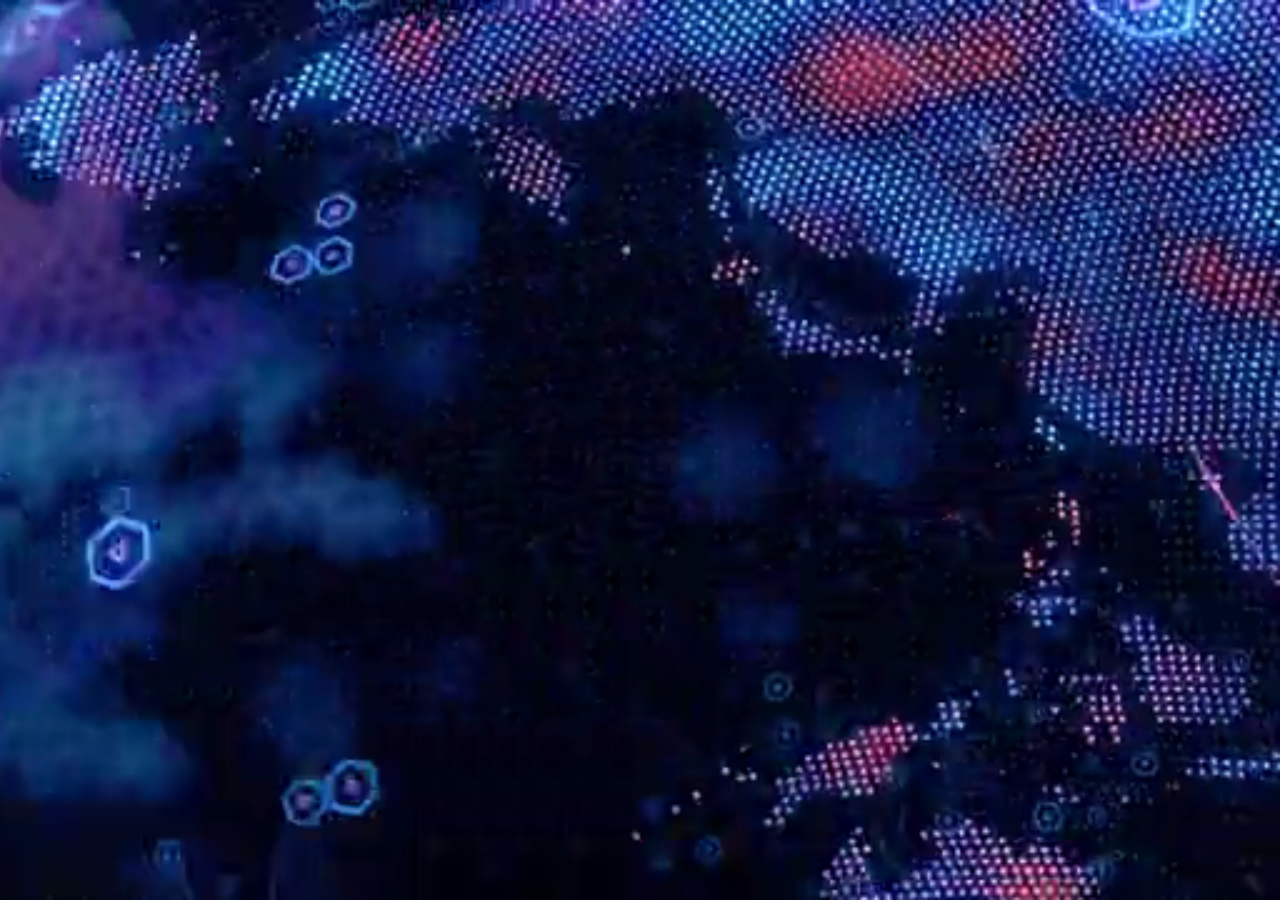
==== commit ebd0f8e6: "weather" ====
--- a/index.html
+++ b/index.html
@@ -1,63 +1,30 @@
-<!DOCTYPE HTML>
-<HTML>
-<HEAD>
+<!DOCTYPE html>
+<html>
+<video autoplay muted loop id="myVideo">
+  <source src="bg.mp4" type="video/mp4">
+</video>
+<head>
+	<title>Weather Landing Page</title>
 	<meta charset="utf-8">
     <meta name="viewport" content="width=device-width, initial-scale=1, shrink-to-fit=no">
-	<TITLE>Landing Page</TITLE>
-	<LINK href="https://fonts.googleapis.com/css?family=Montserrat" rel="stylesheet">
+    <LINK href="https://fonts.googleapis.com/css?family=Montserrat" rel="stylesheet">
 	<link rel="stylesheet" href="https://cdn.jsdelivr.net/npm/bootstrap@4.1.3/dist/css/bootstrap.min.css" integrity="sha384-MCw98/SFnGE8fJT3GXwEOngsV7Zt27NXFoaoApmYm81iuXoPkFOJwJ8ERdknLPMO" crossorigin="anonymous">
-	<LINK href="style.css" rel="stylesheet" type="text/css">
-</HEAD>
-<BODY>
+    <link rel="stylesheet" type="text/css" href="style.css">
+</head>
+<body>
 	<div class="container d-flex align-items-center h-100">
 		<div class="row">
 			<header class="text-center col-12">
-				<H1 class="text-uppercase"><strong>The best drawing pad ever created</strong></H1>
-
-
-				<h6>
-					
-<svg width="313" height="92" viewBox="0 0 313 92" fill="none" xmlns="http://www.w3.org/2000/svg">
-<g filter="url(#filter0_d_102_87)">
-<mask id="path-1-outside-1_102_87" maskUnits="userSpaceOnUse" x="4" y="0" width="305" height="84" fill="black">
-<rect fill="white" x="4" width="305" height="84"/>
-<path d="M45.5156 76.625C46.6719 76.625 47.8438 76.2969 49.0312 75.6406C50.25 74.9531 51.4219 74.0312 52.5469 72.875C53.7031 71.6875 54.7969 70.2969 55.8281 68.7031C56.8594 67.1094 57.7969 65.4062 58.6406 63.5938C59.5156 61.75 60.25 59.8438 60.8438 57.875C61.4688 55.875 61.9375 53.875 62.25 51.875C62.3125 48.9688 62.4531 46.0938 62.6719 43.25C62.9219 40.375 63.1875 37.7656 63.4688 35.4219C63.8125 32.7031 64.1719 30.0937 64.5469 27.5938L72 25.5781C71.625 28.3281 71.2812 31.4375 70.9688 34.9062C70.7188 37.875 70.4844 41.3906 70.2656 45.4531C70.0781 49.5156 69.9844 53.9844 69.9844 58.8594C69.9844 62.7969 70.2344 66.0938 70.7344 68.75C71.2656 71.375 71.9688 73.5 72.8438 75.125C73.75 76.7188 74.7812 77.8594 75.9375 78.5469C77.125 79.2031 78.375 79.5312 79.6875 79.5312C81.375 79.5312 82.9375 79.0156 84.375 77.9844C85.8438 76.9531 87.1562 75.5156 88.3125 73.6719C89.5 71.8281 90.5469 69.6562 91.4531 67.1562C92.3594 64.625 93.125 61.875 93.75 58.9062C94.375 55.9375 94.8438 52.8125 95.1562 49.5312C95.4688 46.25 95.625 42.9375 95.625 39.5938C95.625 35.2188 95.4375 31.3594 95.0625 28.0156C94.7188 24.6406 94.2344 21.7188 93.6094 19.25C93.0156 16.7812 92.3125 14.7187 91.5 13.0625C90.6875 11.4063 89.8281 10.0781 88.9219 9.07812C88.0469 8.04688 87.1406 7.32813 86.2031 6.92188C85.2656 6.48438 84.375 6.26562 83.5312 6.26562C82.625 6.26562 81.7969 6.4375 81.0469 6.78125C80.2969 7.09375 79.6094 7.5 78.9844 8C78.3906 8.5 77.8438 9.03125 77.3438 9.59375C76.875 10.125 76.4844 10.625 76.1719 11.0938L74.0156 9.82812C74.3906 9.23437 74.9531 8.48437 75.7031 7.57812C76.4844 6.64062 77.4062 5.75 78.4688 4.90625C79.5625 4.03125 80.7812 3.29688 82.125 2.70312C83.5 2.07813 84.9688 1.76562 86.5312 1.76562C88.8125 1.76562 90.8281 2.53125 92.5781 4.0625C94.3594 5.59375 95.8438 7.76562 97.0312 10.5781C98.25 13.3906 99.1719 16.7656 99.7969 20.7031C100.422 24.6406 100.734 29.0156 100.734 33.8281C100.734 37.8281 100.531 41.8125 100.125 45.7812C99.75 49.7188 99.1719 53.4844 98.3906 57.0781C97.6094 60.6719 96.625 64.0156 95.4375 67.1094C94.25 70.2031 92.8594 72.8906 91.2656 75.1719C89.6719 77.4219 87.875 79.1875 85.875 80.4688C83.875 81.75 81.6562 82.3906 79.2188 82.3906C77.0625 82.3906 75.0625 81.9531 73.2188 81.0781C71.4062 80.2031 69.7969 78.9062 68.3906 77.1875C66.9844 75.4375 65.7969 73.2812 64.8281 70.7188C63.8594 68.125 63.1562 65.1406 62.7188 61.7656C61.8125 64.1406 60.7031 66.4375 59.3906 68.6562C58.0781 70.8438 56.6094 72.7812 54.9844 74.4688C53.3594 76.1562 51.6094 77.5 49.7344 78.5C47.8594 79.5 45.9062 80 43.875 80C42 80 40.1875 79.7031 38.4375 79.1094C36.6875 78.4844 35.125 77.4375 33.75 75.9688C32.4062 74.5 31.3281 72.5469 30.5156 70.1094C29.7031 67.6406 29.2969 64.5625 29.2969 60.875C29.2969 58.0312 29.5625 55.1562 30.0938 52.25C30.625 49.3125 31.2969 46.3906 32.1094 43.4844C32.9219 40.5781 33.7969 37.7031 34.7344 34.8594C35.6719 32.0156 36.5469 29.25 37.3594 26.5625C38.1719 23.875 38.8438 21.2969 39.375 18.8281C39.9062 16.3594 40.1719 14.0313 40.1719 11.8438C40.1719 9 39.5938 6.9375 38.4375 5.65625C37.3125 4.34375 35.7656 3.6875 33.7969 3.6875C31.6094 3.6875 29.5156 4.1875 27.5156 5.1875C25.5469 6.15625 23.7031 7.46875 21.9844 9.125C20.2969 10.7812 18.75 12.7031 17.3438 14.8906C15.9688 17.0469 14.7969 19.3281 13.8281 21.7344C12.8594 24.1406 12.1094 26.5781 11.5781 29.0469C11.0469 31.5156 10.7812 33.875 10.7812 36.125C10.7812 42.3438 12.6406 45.4531 16.3594 45.4531C17.5469 45.4531 18.7344 45.0938 19.9219 44.375C21.1094 43.625 22.2344 42.5938 23.2969 41.2812C24.3594 39.9688 25.3281 38.4062 26.2031 36.5938C27.0781 34.75 27.8281 32.7344 28.4531 30.5469L30.4688 31.5312C30.1562 32.5 29.75 33.5781 29.25 34.7656C28.7812 35.9219 28.2188 37.1094 27.5625 38.3281C26.9062 39.5469 26.1562 40.7344 25.3125 41.8906C24.4688 43.0156 23.5312 44.0312 22.5 44.9375C21.4688 45.8125 20.3281 46.5156 19.0781 47.0469C17.8594 47.5781 16.5312 47.8438 15.0938 47.8438C12.0625 47.8438 9.64062 46.8281 7.82812 44.7969C6.01562 42.7344 5.10938 39.6562 5.10938 35.5625C5.10938 32.8438 5.53125 30.1094 6.375 27.3594C7.1875 24.6094 8.3125 21.9688 9.75 19.4375C11.1875 16.9062 12.875 14.5312 14.8125 12.3125C16.75 10.0938 18.8281 8.17188 21.0469 6.54688C23.2656 4.92187 25.5625 3.64062 27.9375 2.70312C30.3438 1.76562 32.7188 1.29688 35.0625 1.29688C37 1.29688 38.75 1.54687 40.3125 2.04688C41.875 2.54688 43.1875 3.32812 44.25 4.39062C45.3438 5.45313 46.1719 6.79687 46.7344 8.42188C47.3281 10.0469 47.625 11.9844 47.625 14.2344C47.625 16.4531 47.375 18.8594 46.875 21.4531C46.4062 24.0469 45.7969 26.7656 45.0469 29.6094C44.3281 32.4219 43.5312 35.3281 42.6562 38.3281C41.8125 41.2969 41.0156 44.2969 40.2656 47.3281C39.5469 50.3281 38.9375 53.3125 38.4375 56.2812C37.9688 59.2188 37.7344 62.0625 37.7344 64.8125C37.7344 66.9375 37.9062 68.75 38.25 70.25C38.5938 71.75 39.0938 72.9688 39.75 73.9062C40.4062 74.8438 41.2188 75.5312 42.1875 75.9688C43.1562 76.4062 44.2656 76.625 45.5156 76.625ZM119.203 74.7031C120.297 74.7031 121.406 74.4219 122.531 73.8594C123.688 73.2969 124.844 72.4219 126 71.2344C127.188 70.0469 128.406 68.5156 129.656 66.6406C130.906 64.7344 132.188 62.4688 133.5 59.8438L133.969 58.8594L135.891 60.3125L135.422 61.2969C133.734 64.6406 132.047 67.5 130.359 69.875C128.703 72.25 127.062 74.1875 125.438 75.6875C123.844 77.1875 122.266 78.2812 120.703 78.9688C119.141 79.6562 117.641 80 116.203 80C114.172 80 112.359 79.5781 110.766 78.7344C109.172 77.8906 107.828 76.75 106.734 75.3125C105.641 73.8438 104.812 72.1562 104.25 70.25C103.656 68.3125 103.359 66.2812 103.359 64.1562C103.359 60.7812 103.828 57.7188 104.766 54.9688C105.672 52.1875 106.891 49.8125 108.422 47.8438C109.984 45.875 111.75 44.3438 113.719 43.25C115.688 42.1562 117.734 41.6094 119.859 41.6094C122.016 41.6094 123.656 42.1562 124.781 43.25C125.938 44.3438 126.516 45.7188 126.516 47.375C126.516 48.9688 126.062 50.4688 125.156 51.875C124.25 53.25 123.016 54.6094 121.453 55.9531C119.922 57.2656 118.141 58.5781 116.109 59.8906C114.078 61.1719 111.938 62.5 109.688 63.875C109.906 65.5 110.281 66.9844 110.812 68.3281C111.344 69.6406 112.016 70.7812 112.828 71.75C113.641 72.6875 114.578 73.4219 115.641 73.9531C116.703 74.4531 117.891 74.7031 119.203 74.7031ZM120.656 48.7812C120.656 47.5312 120.312 46.5469 119.625 45.8281C118.969 45.1094 118.156 44.75 117.188 44.75C116.375 44.75 115.516 45.0469 114.609 45.6406C113.703 46.2031 112.875 47.125 112.125 48.4062C111.375 49.6562 110.75 51.2656 110.25 53.2344C109.75 55.2031 109.5 57.5938 109.5 60.4062V61.4844C110.562 60.9219 111.734 60.1875 113.016 59.2812C114.328 58.3438 115.547 57.3125 116.672 56.1875C117.797 55.0625 118.734 53.875 119.484 52.625C120.266 51.3438 120.656 50.0625 120.656 48.7812ZM144.047 74.0469C144.609 74.0469 145.25 73.6875 145.969 72.9688C146.719 72.2188 147.516 71.2031 148.359 69.9219C149.203 68.6406 150.094 67.1406 151.031 65.4219C151.969 63.7031 152.938 61.8438 153.938 59.8438L154.406 58.8594L156.328 60.3125L155.859 61.2969C154.203 64.6094 152.719 67.4531 151.406 69.8281C150.125 72.1719 148.922 74.1094 147.797 75.6406C146.672 77.1406 145.594 78.25 144.562 78.9688C143.562 79.6562 142.531 80 141.469 80C140.062 80 138.844 79.5469 137.812 78.6406C136.812 77.7031 135.969 76.1562 135.281 74C134.625 71.8125 134.141 68.9375 133.828 65.375C133.484 61.8125 133.312 57.4062 133.312 52.1562C133.312 44.7188 133.625 38.3438 134.25 33.0312C134.875 27.6875 135.719 23.3125 136.781 19.9062C137.875 16.4688 139.125 13.9531 140.531 12.3594C141.969 10.7344 143.469 9.92188 145.031 9.92188C145.969 9.92188 146.75 10.3125 147.375 11.0938C148.031 11.8438 148.359 13.2187 148.359 15.2188C148.359 16.7812 148.234 18.5625 147.984 20.5625C147.734 22.5625 147.406 24.7031 147 26.9844C146.594 29.2656 146.109 31.6406 145.547 34.1094C144.984 36.5469 144.391 38.9844 143.766 41.4219C143.141 43.8281 142.5 46.2031 141.844 48.5469C141.188 50.8594 140.547 53.0312 139.922 55.0625C140.109 58.9062 140.312 62.0625 140.531 64.5312C140.781 66.9688 141.062 68.8906 141.375 70.2969C141.719 71.7031 142.109 72.6875 142.547 73.25C142.984 73.7812 143.484 74.0469 144.047 74.0469ZM145.312 16.3438C145.312 15.6875 145.234 15.1719 145.078 14.7969C144.922 14.4219 144.672 14.2344 144.328 14.2344C143.984 14.2344 143.641 14.7187 143.297 15.6875C142.953 16.6563 142.609 17.9688 142.266 19.625C141.953 21.2812 141.656 23.2031 141.375 25.3906C141.125 27.5781 140.891 29.9062 140.672 32.375C140.453 34.8125 140.281 37.3125 140.156 39.875C140.031 42.4375 139.953 44.9062 139.922 47.2812C140.672 44.5312 141.359 41.7188 141.984 38.8438C142.641 35.9375 143.219 33.125 143.719 30.4062C144.219 27.6875 144.609 25.125 144.891 22.7188C145.172 20.2812 145.312 18.1563 145.312 16.3438ZM170.25 53.2344C170.625 52.6406 170.938 51.9062 171.188 51.0312C171.469 50.1562 171.609 49.2812 171.609 48.4062C171.609 47.3438 171.344 46.4219 170.812 45.6406C170.281 44.8594 169.328 44.4688 167.953 44.4688C167.047 44.4688 166.125 44.7969 165.188 45.4531C164.25 46.1094 163.375 47.0938 162.562 48.4062C161.781 49.7188 161.141 51.375 160.641 53.375C160.141 55.375 159.891 57.7188 159.891 60.4062C159.891 62.5312 160.109 64.4688 160.547 66.2188C160.984 67.9688 161.625 69.4688 162.469 70.7188C163.312 71.9688 164.328 72.9531 165.516 73.6719C166.734 74.3594 168.094 74.7031 169.594 74.7031C170.688 74.7031 171.797 74.4219 172.922 73.8594C174.078 73.2969 175.234 72.4219 176.391 71.2344C177.578 70.0469 178.797 68.5156 180.047 66.6406C181.297 64.7344 182.578 62.4688 183.891 59.8438L184.359 58.8594L186.281 60.3125L185.812 61.2969C184.125 64.6406 182.438 67.5 180.75 69.875C179.094 72.25 177.453 74.1875 175.828 75.6875C174.203 77.1875 172.609 78.2812 171.047 78.9688C169.516 79.6562 168.031 80 166.594 80C164.562 80 162.75 79.5781 161.156 78.7344C159.562 77.8906 158.219 76.75 157.125 75.3125C156.031 73.8438 155.188 72.1562 154.594 70.25C154.031 68.3125 153.75 66.2812 153.75 64.1562C153.75 60.7812 154.203 57.7188 155.109 54.9688C156.047 52.1875 157.25 49.8125 158.719 47.8438C160.188 45.875 161.844 44.3438 163.688 43.25C165.531 42.1562 167.391 41.6094 169.266 41.6094C170.703 41.6094 171.906 41.8125 172.875 42.2188C173.844 42.625 174.625 43.1406 175.219 43.7656C175.812 44.3906 176.234 45.0625 176.484 45.7812C176.734 46.5 176.859 47.1875 176.859 47.8438C176.859 48.5 176.719 49.1875 176.438 49.9062C176.156 50.5938 175.734 51.25 175.172 51.875C174.641 52.4688 174 53.0156 173.25 53.5156C172.5 53.9844 171.656 54.3281 170.719 54.5469L170.25 53.2344ZM223.688 60.3125L223.172 61.2969C222.109 63.4219 220.688 65.125 218.906 66.4062C217.156 67.6562 215.25 68.4688 213.188 68.8438C212.625 70.4375 211.891 71.9219 210.984 73.2969C210.109 74.6406 209.094 75.8125 207.938 76.8125C206.812 77.8125 205.531 78.5938 204.094 79.1562C202.688 79.7188 201.156 80 199.5 80C197.094 80 194.922 79.5 192.984 78.5C191.078 77.4688 189.453 76.0938 188.109 74.375C186.766 72.625 185.734 70.5938 185.016 68.2812C184.297 65.9375 183.938 63.4375 183.938 60.7812C183.938 58.4688 184.203 56.375 184.734 54.5C185.266 52.5938 185.938 50.9062 186.75 49.4375C187.562 47.9375 188.469 46.6406 189.469 45.5469C190.469 44.4219 191.453 43.5 192.422 42.7812C193.391 42.0625 194.266 41.5312 195.047 41.1875C195.859 40.8125 196.469 40.625 196.875 40.625L197.484 42.2656C196.203 43.2031 195.062 44.5156 194.062 46.2031C193.188 47.6406 192.391 49.5469 191.672 51.9219C190.984 54.2969 190.641 57.25 190.641 60.7812C190.641 62.9375 190.844 65.0312 191.25 67.0625C191.656 69.0938 192.25 70.8906 193.031 72.4531C193.812 74.0156 194.766 75.2656 195.891 76.2031C197.047 77.1406 198.344 77.6094 199.781 77.6094C201.75 77.6094 203.375 76.8281 204.656 75.2656C205.969 73.6719 206.938 71.5 207.562 68.75C205.938 68.4062 204.391 67.7656 202.922 66.8281C201.453 65.8906 200.156 64.7344 199.031 63.3594C197.906 61.9531 197 60.3438 196.312 58.5312C195.656 56.7188 195.328 54.75 195.328 52.625C195.328 50.875 195.547 49.3438 195.984 48.0312C196.453 46.6875 197.062 45.5781 197.812 44.7031C198.562 43.7969 199.422 43.125 200.391 42.6875C201.391 42.2188 202.438 41.9844 203.531 41.9844C204.812 41.9844 206.125 42.3594 207.469 43.1094C208.812 43.8281 210.031 44.9219 211.125 46.3906C212.219 47.8281 213.109 49.6406 213.797 51.8281C214.484 54.0156 214.828 56.5625 214.828 59.4688C214.828 60.5625 214.766 61.6406 214.641 62.7031C214.516 63.7656 214.328 64.7969 214.078 65.7969C215.578 65.3594 216.938 64.6562 218.156 63.6875C219.406 62.7188 220.438 61.4375 221.25 59.8438L221.766 58.8594L223.688 60.3125ZM198.422 52.25C198.422 54.0938 198.672 55.7969 199.172 57.3594C199.703 58.8906 200.406 60.25 201.281 61.4375C202.156 62.5938 203.172 63.5625 204.328 64.3438C205.484 65.125 206.719 65.6719 208.031 65.9844C208.188 65.1094 208.281 64.2031 208.312 63.2656C208.375 62.2969 208.406 61.3125 208.406 60.3125C208.406 58.0938 208.234 56.0938 207.891 54.3125C207.547 52.5 207.094 50.9688 206.531 49.7188C205.969 48.4375 205.312 47.4531 204.562 46.7656C203.812 46.0781 203.047 45.7344 202.266 45.7344C201.203 45.7344 200.297 46.3125 199.547 47.4688C198.797 48.5938 198.422 50.1875 198.422 52.25ZM237.094 44.9375C236.188 44.9375 235.312 45.2656 234.469 45.9219C233.656 46.5469 232.875 47.4219 232.125 48.5469C231.375 49.6406 230.641 50.9375 229.922 52.4375C229.234 53.9062 228.547 55.4844 227.859 57.1719V57.7344C227.766 60.4844 227.672 63.4062 227.578 66.5C227.516 69.5938 227.484 72.9688 227.484 76.625C227.484 77.25 227.266 77.7812 226.828 78.2188C226.422 78.625 225.938 78.9688 225.375 79.25C224.812 79.5 224.234 79.6875 223.641 79.8125C223.047 79.9375 222.562 80 222.188 80C221.719 80 221.281 79.8594 220.875 79.5781C220.469 79.2969 220.266 78.6719 220.266 77.7031C220.266 77.2344 220.312 76.6562 220.406 75.9688C220.5 75.25 220.625 74.4844 220.781 73.6719C220.906 72.8594 221.062 72.0312 221.25 71.1875C221.406 70.3125 221.562 69.5 221.719 68.75C221.719 66.0938 221.719 63.7031 221.719 61.5781C221.688 59.4531 221.672 57.5625 221.672 55.9062C221.672 54.25 221.672 52.7969 221.672 51.5469C221.641 50.2969 221.625 49.2188 221.625 48.3125C221.625 46.8125 221.656 45.7188 221.719 45.0312C221.75 44.3125 221.812 43.8125 221.906 43.5312C222.062 43.0938 222.344 42.75 222.75 42.5C223.188 42.25 223.641 42.0625 224.109 41.9375C224.578 41.7812 225.047 41.6875 225.516 41.6562C225.984 41.625 226.344 41.6094 226.594 41.6094C227.188 41.6094 227.578 41.7812 227.766 42.125C227.953 42.4688 228.047 43 228.047 43.7188C228.047 45.3438 228.047 46.8125 228.047 48.125C228.047 49.4375 228.016 50.75 227.953 52.0625C228.547 50.6562 229.234 49.3281 230.016 48.0781C230.828 46.7969 231.719 45.6875 232.688 44.75C233.656 43.7812 234.672 43.0156 235.734 42.4531C236.828 41.8906 237.953 41.6094 239.109 41.6094C240.516 41.6094 241.672 41.9062 242.578 42.5C243.516 43.0625 244.25 43.8594 244.781 44.8906C245.344 45.9219 245.75 47.1406 246 48.5469C246.281 49.9219 246.469 51.4219 246.562 53.0469C247.438 51.4531 248.375 49.9688 249.375 48.5938C250.406 47.1875 251.484 45.9688 252.609 44.9375C253.766 43.9062 254.969 43.0938 256.219 42.5C257.5 41.9062 258.828 41.6094 260.203 41.6094C262.578 41.6094 264.312 42.3594 265.406 43.8594C266.5 45.3281 267.047 47.3281 267.047 49.8594C267.047 51.4531 266.922 53.2344 266.672 55.2031C266.422 57.1719 266.156 59.1719 265.875 61.2031C265.594 63.2031 265.328 65.1719 265.078 67.1094C264.828 69.0469 264.703 70.8125 264.703 72.4062C264.703 74.3438 265.188 75.3125 266.156 75.3125C266.656 75.3125 267.203 75.0156 267.797 74.4219C268.391 73.7969 269.062 72.8594 269.812 71.6094C270.594 70.3281 271.484 68.7188 272.484 66.7812C273.516 64.8438 274.703 62.5312 276.047 59.8438L276.516 58.8594L278.438 60.3125L277.969 61.2969C276.125 64.9844 274.547 68.0312 273.234 70.4375C271.953 72.8438 270.797 74.7656 269.766 76.2031C268.734 77.6094 267.75 78.5938 266.812 79.1562C265.906 79.7188 264.891 80 263.766 80C263.109 80 262.469 79.9062 261.844 79.7188C261.219 79.5312 260.672 79.2031 260.203 78.7344C259.734 78.2656 259.359 77.6406 259.078 76.8594C258.797 76.0469 258.656 75.0156 258.656 73.7656C258.656 71.8906 258.781 69.7812 259.031 67.4375C259.281 65.0938 259.562 62.75 259.875 60.4062C260.188 58.0625 260.469 55.8594 260.719 53.7969C260.969 51.7031 261.094 50 261.094 48.6875C261.094 47.5312 260.844 46.6094 260.344 45.9219C259.844 45.2031 259.094 44.8438 258.094 44.8438C257.094 44.8438 256.047 45.2344 254.953 46.0156C253.891 46.7969 252.844 47.8125 251.812 49.0625C250.812 50.2812 249.859 51.6562 248.953 53.1875C248.078 54.7188 247.312 56.2344 246.656 57.7344C246.656 61.0156 246.625 63.8906 246.562 66.3594C246.5 68.7969 246.406 70.8594 246.281 72.5469C246.188 74.2344 246.047 75.5781 245.859 76.5781C245.672 77.5469 245.469 78.2031 245.25 78.5469C245.094 78.7656 244.828 78.9688 244.453 79.1562C244.078 79.3438 243.656 79.5 243.188 79.625C242.75 79.75 242.312 79.8438 241.875 79.9062C241.469 79.9688 241.156 80 240.938 80C240.438 80 240 79.8594 239.625 79.5781C239.281 79.2656 239.109 78.6719 239.109 77.7969C239.109 77.3906 239.141 76.8438 239.203 76.1562C239.297 75.4688 239.406 74.7031 239.531 73.8594C239.656 73.0156 239.797 72.1094 239.953 71.1406C240.109 70.1719 240.266 69.1875 240.422 68.1875C240.453 67.25 240.484 66.2031 240.516 65.0469C240.547 63.8906 240.578 62.75 240.609 61.625C240.641 60.4688 240.656 59.375 240.656 58.3438C240.688 57.2812 240.703 56.375 240.703 55.625C240.703 54.0312 240.656 52.5781 240.562 51.2656C240.469 49.9531 240.281 48.8281 240 47.8906C239.75 46.9531 239.391 46.2344 238.922 45.7344C238.453 45.2031 237.844 44.9375 237.094 44.9375ZM290.391 74.7031C291.484 74.7031 292.594 74.4219 293.719 73.8594C294.875 73.2969 296.031 72.4219 297.188 71.2344C298.375 70.0469 299.594 68.5156 300.844 66.6406C302.094 64.7344 303.375 62.4688 304.688 59.8438L305.156 58.8594L307.078 60.3125L306.609 61.2969C304.922 64.6406 303.234 67.5 301.547 69.875C299.891 72.25 298.25 74.1875 296.625 75.6875C295.031 77.1875 293.453 78.2812 291.891 78.9688C290.328 79.6562 288.828 80 287.391 80C285.359 80 283.547 79.5781 281.953 78.7344C280.359 77.8906 279.016 76.75 277.922 75.3125C276.828 73.8438 276 72.1562 275.438 70.25C274.844 68.3125 274.547 66.2812 274.547 64.1562C274.547 60.7812 275.016 57.7188 275.953 54.9688C276.859 52.1875 278.078 49.8125 279.609 47.8438C281.172 45.875 282.938 44.3438 284.906 43.25C286.875 42.1562 288.922 41.6094 291.047 41.6094C293.203 41.6094 294.844 42.1562 295.969 43.25C297.125 44.3438 297.703 45.7188 297.703 47.375C297.703 48.9688 297.25 50.4688 296.344 51.875C295.438 53.25 294.203 54.6094 292.641 55.9531C291.109 57.2656 289.328 58.5781 287.297 59.8906C285.266 61.1719 283.125 62.5 280.875 63.875C281.094 65.5 281.469 66.9844 282 68.3281C282.531 69.6406 283.203 70.7812 284.016 71.75C284.828 72.6875 285.766 73.4219 286.828 73.9531C287.891 74.4531 289.078 74.7031 290.391 74.7031ZM291.844 48.7812C291.844 47.5312 291.5 46.5469 290.812 45.8281C290.156 45.1094 289.344 44.75 288.375 44.75C287.562 44.75 286.703 45.0469 285.797 45.6406C284.891 46.2031 284.062 47.125 283.312 48.4062C282.562 49.6562 281.938 51.2656 281.438 53.2344C280.938 55.2031 280.688 57.5938 280.688 60.4062V61.4844C281.75 60.9219 282.922 60.1875 284.203 59.2812C285.516 58.3438 286.734 57.3125 287.859 56.1875C288.984 55.0625 289.922 53.875 290.672 52.625C291.453 51.3438 291.844 50.0625 291.844 48.7812Z"/>
-</mask>
-<path d="M45.5156 76.625C46.6719 76.625 47.8438 76.2969 49.0312 75.6406C50.25 74.9531 51.4219 74.0312 52.5469 72.875C53.7031 71.6875 54.7969 70.2969 55.8281 68.7031C56.8594 67.1094 57.7969 65.4062 58.6406 63.5938C59.5156 61.75 60.25 59.8438 60.8438 57.875C61.4688 55.875 61.9375 53.875 62.25 51.875C62.3125 48.9688 62.4531 46.0938 62.6719 43.25C62.9219 40.375 63.1875 37.7656 63.4688 35.4219C63.8125 32.7031 64.1719 30.0937 64.5469 27.5938L72 25.5781C71.625 28.3281 71.2812 31.4375 70.9688 34.9062C70.7188 37.875 70.4844 41.3906 70.2656 45.4531C70.0781 49.5156 69.9844 53.9844 69.9844 58.8594C69.9844 62.7969 70.2344 66.0938 70.7344 68.75C71.2656 71.375 71.9688 73.5 72.8438 75.125C73.75 76.7188 74.7812 77.8594 75.9375 78.5469C77.125 79.2031 78.375 79.5312 79.6875 79.5312C81.375 79.5312 82.9375 79.0156 84.375 77.9844C85.8438 76.9531 87.1562 75.5156 88.3125 73.6719C89.5 71.8281 90.5469 69.6562 91.4531 67.1562C92.3594 64.625 93.125 61.875 93.75 58.9062C94.375 55.9375 94.8438 52.8125 95.1562 49.5312C95.4688 46.25 95.625 42.9375 95.625 39.5938C95.625 35.2188 95.4375 31.3594 95.0625 28.0156C94.7188 24.6406 94.2344 21.7188 93.6094 19.25C93.0156 16.7812 92.3125 14.7187 91.5 13.0625C90.6875 11.4063 89.8281 10.0781 88.9219 9.07812C88.0469 8.04688 87.1406 7.32813 86.2031 6.92188C85.2656 6.48438 84.375 6.26562 83.5312 6.26562C82.625 6.26562 81.7969 6.4375 81.0469 6.78125C80.2969 7.09375 79.6094 7.5 78.9844 8C78.3906 8.5 77.8438 9.03125 77.3438 9.59375C76.875 10.125 76.4844 10.625 76.1719 11.0938L74.0156 9.82812C74.3906 9.23437 74.9531 8.48437 75.7031 7.57812C76.4844 6.64062 77.4062 5.75 78.4688 4.90625C79.5625 4.03125 80.7812 3.29688 82.125 2.70312C83.5 2.07813 84.9688 1.76562 86.5312 1.76562C88.8125 1.76562 90.8281 2.53125 92.5781 4.0625C94.3594 5.59375 95.8438 7.76562 97.0312 10.5781C98.25 13.3906 99.1719 16.7656 99.7969 20.7031C100.422 24.6406 100.734 29.0156 100.734 33.8281C100.734 37.8281 100.531 41.8125 100.125 45.7812C99.75 49.7188 99.1719 53.4844 98.3906 57.0781C97.6094 60.6719 96.625 64.0156 95.4375 67.1094C94.25 70.2031 92.8594 72.8906 91.2656 75.1719C89.6719 77.4219 87.875 79.1875 85.875 80.4688C83.875 81.75 81.6562 82.3906 79.2188 82.3906C77.0625 82.3906 75.0625 81.9531 73.2188 81.0781C71.4062 80.2031 69.7969 78.9062 68.3906 77.1875C66.9844 75.4375 65.7969 73.2812 64.8281 70.7188C63.8594 68.125 63.1562 65.1406 62.7188 61.7656C61.8125 64.1406 60.7031 66.4375 59.3906 68.6562C58.0781 70.8438 56.6094 72.7812 54.9844 74.4688C53.3594 76.1562 51.6094 77.5 49.7344 78.5C47.8594 79.5 45.9062 80 43.875 80C42 80 40.1875 79.7031 38.4375 79.1094C36.6875 78.4844 35.125 77.4375 33.75 75.9688C32.4062 74.5 31.3281 72.5469 30.5156 70.1094C29.7031 67.6406 29.2969 64.5625 29.2969 60.875C29.2969 58.0312 29.5625 55.1562 30.0938 52.25C30.625 49.3125 31.2969 46.3906 32.1094 43.4844C32.9219 40.5781 33.7969 37.7031 34.7344 34.8594C35.6719 32.0156 36.5469 29.25 37.3594 26.5625C38.1719 23.875 38.8438 21.2969 39.375 18.8281C39.9062 16.3594 40.1719 14.0313 40.1719 11.8438C40.1719 9 39.5938 6.9375 38.4375 5.65625C37.3125 4.34375 35.7656 3.6875 33.7969 3.6875C31.6094 3.6875 29.5156 4.1875 27.5156 5.1875C25.5469 6.15625 23.7031 7.46875 21.9844 9.125C20.2969 10.7812 18.75 12.7031 17.3438 14.8906C15.9688 17.0469 14.7969 19.3281 13.8281 21.7344C12.8594 24.1406 12.1094 26.5781 11.5781 29.0469C11.0469 31.5156 10.7812 33.875 10.7812 36.125C10.7812 42.3438 12.6406 45.4531 16.3594 45.4531C17.5469 45.4531 18.7344 45.0938 19.9219 44.375C21.1094 43.625 22.2344 42.5938 23.2969 41.2812C24.3594 39.9688 25.3281 38.4062 26.2031 36.5938C27.0781 34.75 27.8281 32.7344 28.4531 30.5469L30.4688 31.5312C30.1562 32.5 29.75 33.5781 29.25 34.7656C28.7812 35.9219 28.2188 37.1094 27.5625 38.3281C26.9062 39.5469 26.1562 40.7344 25.3125 41.8906C24.4688 43.0156 23.5312 44.0312 22.5 44.9375C21.4688 45.8125 20.3281 46.5156 19.0781 47.0469C17.8594 47.5781 16.5312 47.8438 15.0938 47.8438C12.0625 47.8438 9.64062 46.8281 7.82812 44.7969C6.01562 42.7344 5.10938 39.6562 5.10938 35.5625C5.10938 32.8438 5.53125 30.1094 6.375 27.3594C7.1875 24.6094 8.3125 21.9688 9.75 19.4375C11.1875 16.9062 12.875 14.5312 14.8125 12.3125C16.75 10.0938 18.8281 8.17188 21.0469 6.54688C23.2656 4.92187 25.5625 3.64062 27.9375 2.70312C30.3438 1.76562 32.7188 1.29688 35.0625 1.29688C37 1.29688 38.75 1.54687 40.3125 2.04688C41.875 2.54688 43.1875 3.32812 44.25 4.39062C45.3438 5.45313 46.1719 6.79687 46.7344 8.42188C47.3281 10.0469 47.625 11.9844 47.625 14.2344C47.625 16.4531 47.375 18.8594 46.875 21.4531C46.4062 24.0469 45.7969 26.7656 45.0469 29.6094C44.3281 32.4219 43.5312 35.3281 42.6562 38.3281C41.8125 41.2969 41.0156 44.2969 40.2656 47.3281C39.5469 50.3281 38.9375 53.3125 38.4375 56.2812C37.9688 59.2188 37.7344 62.0625 37.7344 64.8125C37.7344 66.9375 37.9062 68.75 38.25 70.25C38.5938 71.75 39.0938 72.9688 39.75 73.9062C40.4062 74.8438 41.2188 75.5312 42.1875 75.9688C43.1562 76.4062 44.2656 76.625 45.5156 76.625ZM119.203 74.7031C120.297 74.7031 121.406 74.4219 122.531 73.8594C123.688 73.2969 124.844 72.4219 126 71.2344C127.188 70.0469 128.406 68.5156 129.656 66.6406C130.906 64.7344 132.188 62.4688 133.5 59.8438L133.969 58.8594L135.891 60.3125L135.422 61.2969C133.734 64.6406 132.047 67.5 130.359 69.875C128.703 72.25 127.062 74.1875 125.438 75.6875C123.844 77.1875 122.266 78.2812 120.703 78.9688C119.141 79.6562 117.641 80 116.203 80C114.172 80 112.359 79.5781 110.766 78.7344C109.172 77.8906 107.828 76.75 106.734 75.3125C105.641 73.8438 104.812 72.1562 104.25 70.25C103.656 68.3125 103.359 66.2812 103.359 64.1562C103.359 60.7812 103.828 57.7188 104.766 54.9688C105.672 52.1875 106.891 49.8125 108.422 47.8438C109.984 45.875 111.75 44.3438 113.719 43.25C115.688 42.1562 117.734 41.6094 119.859 41.6094C122.016 41.6094 123.656 42.1562 124.781 43.25C125.938 44.3438 126.516 45.7188 126.516 47.375C126.516 48.9688 126.062 50.4688 125.156 51.875C124.25 53.25 123.016 54.6094 121.453 55.9531C119.922 57.2656 118.141 58.5781 116.109 59.8906C114.078 61.1719 111.938 62.5 109.688 63.875C109.906 65.5 110.281 66.9844 110.812 68.3281C111.344 69.6406 112.016 70.7812 112.828 71.75C113.641 72.6875 114.578 73.4219 115.641 73.9531C116.703 74.4531 117.891 74.7031 119.203 74.7031ZM120.656 48.7812C120.656 47.5312 120.312 46.5469 119.625 45.8281C118.969 45.1094 118.156 44.75 117.188 44.75C116.375 44.75 115.516 45.0469 114.609 45.6406C113.703 46.2031 112.875 47.125 112.125 48.4062C111.375 49.6562 110.75 51.2656 110.25 53.2344C109.75 55.2031 109.5 57.5938 109.5 60.4062V61.4844C110.562 60.9219 111.734 60.1875 113.016 59.2812C114.328 58.3438 115.547 57.3125 116.672 56.1875C117.797 55.0625 118.734 53.875 119.484 52.625C120.266 51.3438 120.656 50.0625 120.656 48.7812ZM144.047 74.0469C144.609 74.0469 145.25 73.6875 145.969 72.9688C146.719 72.2188 147.516 71.2031 148.359 69.9219C149.203 68.6406 150.094 67.1406 151.031 65.4219C151.969 63.7031 152.938 61.8438 153.938 59.8438L154.406 58.8594L156.328 60.3125L155.859 61.2969C154.203 64.6094 152.719 67.4531 151.406 69.8281C150.125 72.1719 148.922 74.1094 147.797 75.6406C146.672 77.1406 145.594 78.25 144.562 78.9688C143.562 79.6562 142.531 80 141.469 80C140.062 80 138.844 79.5469 137.812 78.6406C136.812 77.7031 135.969 76.1562 135.281 74C134.625 71.8125 134.141 68.9375 133.828 65.375C133.484 61.8125 133.312 57.4062 133.312 52.1562C133.312 44.7188 133.625 38.3438 134.25 33.0312C134.875 27.6875 135.719 23.3125 136.781 19.9062C137.875 16.4688 139.125 13.9531 140.531 12.3594C141.969 10.7344 143.469 9.92188 145.031 9.92188C145.969 9.92188 146.75 10.3125 147.375 11.0938C148.031 11.8438 148.359 13.2187 148.359 15.2188C148.359 16.7812 148.234 18.5625 147.984 20.5625C147.734 22.5625 147.406 24.7031 147 26.9844C146.594 29.2656 146.109 31.6406 145.547 34.1094C144.984 36.5469 144.391 38.9844 143.766 41.4219C143.141 43.8281 142.5 46.2031 141.844 48.5469C141.188 50.8594 140.547 53.0312 139.922 55.0625C140.109 58.9062 140.312 62.0625 140.531 64.5312C140.781 66.9688 141.062 68.8906 141.375 70.2969C141.719 71.7031 142.109 72.6875 142.547 73.25C142.984 73.7812 143.484 74.0469 144.047 74.0469ZM145.312 16.3438C145.312 15.6875 145.234 15.1719 145.078 14.7969C144.922 14.4219 144.672 14.2344 144.328 14.2344C143.984 14.2344 143.641 14.7187 143.297 15.6875C142.953 16.6563 142.609 17.9688 142.266 19.625C141.953 21.2812 141.656 23.2031 141.375 25.3906C141.125 27.5781 140.891 29.9062 140.672 32.375C140.453 34.8125 140.281 37.3125 140.156 39.875C140.031 42.4375 139.953 44.9062 139.922 47.2812C140.672 44.5312 141.359 41.7188 141.984 38.8438C142.641 35.9375 143.219 33.125 143.719 30.4062C144.219 27.6875 144.609 25.125 144.891 22.7188C145.172 20.2812 145.312 18.1563 145.312 16.3438ZM170.25 53.2344C170.625 52.6406 170.938 51.9062 171.188 51.0312C171.469 50.1562 171.609 49.2812 171.609 48.4062C171.609 47.3438 171.344 46.4219 170.812 45.6406C170.281 44.8594 169.328 44.4688 167.953 44.4688C167.047 44.4688 166.125 44.7969 165.188 45.4531C164.25 46.1094 163.375 47.0938 162.562 48.4062C161.781 49.7188 161.141 51.375 160.641 53.375C160.141 55.375 159.891 57.7188 159.891 60.4062C159.891 62.5312 160.109 64.4688 160.547 66.2188C160.984 67.9688 161.625 69.4688 162.469 70.7188C163.312 71.9688 164.328 72.9531 165.516 73.6719C166.734 74.3594 168.094 74.7031 169.594 74.7031C170.688 74.7031 171.797 74.4219 172.922 73.8594C174.078 73.2969 175.234 72.4219 176.391 71.2344C177.578 70.0469 178.797 68.5156 180.047 66.6406C181.297 64.7344 182.578 62.4688 183.891 59.8438L184.359 58.8594L186.281 60.3125L185.812 61.2969C184.125 64.6406 182.438 67.5 180.75 69.875C179.094 72.25 177.453 74.1875 175.828 75.6875C174.203 77.1875 172.609 78.2812 171.047 78.9688C169.516 79.6562 168.031 80 166.594 80C164.562 80 162.75 79.5781 161.156 78.7344C159.562 77.8906 158.219 76.75 157.125 75.3125C156.031 73.8438 155.188 72.1562 154.594 70.25C154.031 68.3125 153.75 66.2812 153.75 64.1562C153.75 60.7812 154.203 57.7188 155.109 54.9688C156.047 52.1875 157.25 49.8125 158.719 47.8438C160.188 45.875 161.844 44.3438 163.688 43.25C165.531 42.1562 167.391 41.6094 169.266 41.6094C170.703 41.6094 171.906 41.8125 172.875 42.2188C173.844 42.625 174.625 43.1406 175.219 43.7656C175.812 44.3906 176.234 45.0625 176.484 45.7812C176.734 46.5 176.859 47.1875 176.859 47.8438C176.859 48.5 176.719 49.1875 176.438 49.9062C176.156 50.5938 175.734 51.25 175.172 51.875C174.641 52.4688 174 53.0156 173.25 53.5156C172.5 53.9844 171.656 54.3281 170.719 54.5469L170.25 53.2344ZM223.688 60.3125L223.172 61.2969C222.109 63.4219 220.688 65.125 218.906 66.4062C217.156 67.6562 215.25 68.4688 213.188 68.8438C212.625 70.4375 211.891 71.9219 210.984 73.2969C210.109 74.6406 209.094 75.8125 207.938 76.8125C206.812 77.8125 205.531 78.5938 204.094 79.1562C202.688 79.7188 201.156 80 199.5 80C197.094 80 194.922 79.5 192.984 78.5C191.078 77.4688 189.453 76.0938 188.109 74.375C186.766 72.625 185.734 70.5938 185.016 68.2812C184.297 65.9375 183.938 63.4375 183.938 60.7812C183.938 58.4688 184.203 56.375 184.734 54.5C185.266 52.5938 185.938 50.9062 186.75 49.4375C187.562 47.9375 188.469 46.6406 189.469 45.5469C190.469 44.4219 191.453 43.5 192.422 42.7812C193.391 42.0625 194.266 41.5312 195.047 41.1875C195.859 40.8125 196.469 40.625 196.875 40.625L197.484 42.2656C196.203 43.2031 195.062 44.5156 194.062 46.2031C193.188 47.6406 192.391 49.5469 191.672 51.9219C190.984 54.2969 190.641 57.25 190.641 60.7812C190.641 62.9375 190.844 65.0312 191.25 67.0625C191.656 69.0938 192.25 70.8906 193.031 72.4531C193.812 74.0156 194.766 75.2656 195.891 76.2031C197.047 77.1406 198.344 77.6094 199.781 77.6094C201.75 77.6094 203.375 76.8281 204.656 75.2656C205.969 73.6719 206.938 71.5 207.562 68.75C205.938 68.4062 204.391 67.7656 202.922 66.8281C201.453 65.8906 200.156 64.7344 199.031 63.3594C197.906 61.9531 197 60.3438 196.312 58.5312C195.656 56.7188 195.328 54.75 195.328 52.625C195.328 50.875 195.547 49.3438 195.984 48.0312C196.453 46.6875 197.062 45.5781 197.812 44.7031C198.562 43.7969 199.422 43.125 200.391 42.6875C201.391 42.2188 202.438 41.9844 203.531 41.9844C204.812 41.9844 206.125 42.3594 207.469 43.1094C208.812 43.8281 210.031 44.9219 211.125 46.3906C212.219 47.8281 213.109 49.6406 213.797 51.8281C214.484 54.0156 214.828 56.5625 214.828 59.4688C214.828 60.5625 214.766 61.6406 214.641 62.7031C214.516 63.7656 214.328 64.7969 214.078 65.7969C215.578 65.3594 216.938 64.6562 218.156 63.6875C219.406 62.7188 220.438 61.4375 221.25 59.8438L221.766 58.8594L223.688 60.3125ZM198.422 52.25C198.422 54.0938 198.672 55.7969 199.172 57.3594C199.703 58.8906 200.406 60.25 201.281 61.4375C202.156 62.5938 203.172 63.5625 204.328 64.3438C205.484 65.125 206.719 65.6719 208.031 65.9844C208.188 65.1094 208.281 64.2031 208.312 63.2656C208.375 62.2969 208.406 61.3125 208.406 60.3125C208.406 58.0938 208.234 56.0938 207.891 54.3125C207.547 52.5 207.094 50.9688 206.531 49.7188C205.969 48.4375 205.312 47.4531 204.562 46.7656C203.812 46.0781 203.047 45.7344 202.266 45.7344C201.203 45.7344 200.297 46.3125 199.547 47.4688C198.797 48.5938 198.422 50.1875 198.422 52.25ZM237.094 44.9375C236.188 44.9375 235.312 45.2656 234.469 45.9219C233.656 46.5469 232.875 47.4219 232.125 48.5469C231.375 49.6406 230.641 50.9375 229.922 52.4375C229.234 53.9062 228.547 55.4844 227.859 57.1719V57.7344C227.766 60.4844 227.672 63.4062 227.578 66.5C227.516 69.5938 227.484 72.9688 227.484 76.625C227.484 77.25 227.266 77.7812 226.828 78.2188C226.422 78.625 225.938 78.9688 225.375 79.25C224.812 79.5 224.234 79.6875 223.641 79.8125C223.047 79.9375 222.562 80 222.188 80C221.719 80 221.281 79.8594 220.875 79.5781C220.469 79.2969 220.266 78.6719 220.266 77.7031C220.266 77.2344 220.312 76.6562 220.406 75.9688C220.5 75.25 220.625 74.4844 220.781 73.6719C220.906 72.8594 221.062 72.0312 221.25 71.1875C221.406 70.3125 221.562 69.5 221.719 68.75C221.719 66.0938 221.719 63.7031 221.719 61.5781C221.688 59.4531 221.672 57.5625 221.672 55.9062C221.672 54.25 221.672 52.7969 221.672 51.5469C221.641 50.2969 221.625 49.2188 221.625 48.3125C221.625 46.8125 221.656 45.7188 221.719 45.0312C221.75 44.3125 221.812 43.8125 221.906 43.5312C222.062 43.0938 222.344 42.75 222.75 42.5C223.188 42.25 223.641 42.0625 224.109 41.9375C224.578 41.7812 225.047 41.6875 225.516 41.6562C225.984 41.625 226.344 41.6094 226.594 41.6094C227.188 41.6094 227.578 41.7812 227.766 42.125C227.953 42.4688 228.047 43 228.047 43.7188C228.047 45.3438 228.047 46.8125 228.047 48.125C228.047 49.4375 228.016 50.75 227.953 52.0625C228.547 50.6562 229.234 49.3281 230.016 48.0781C230.828 46.7969 231.719 45.6875 232.688 44.75C233.656 43.7812 234.672 43.0156 235.734 42.4531C236.828 41.8906 237.953 41.6094 239.109 41.6094C240.516 41.6094 241.672 41.9062 242.578 42.5C243.516 43.0625 244.25 43.8594 244.781 44.8906C245.344 45.9219 245.75 47.1406 246 48.5469C246.281 49.9219 246.469 51.4219 246.562 53.0469C247.438 51.4531 248.375 49.9688 249.375 48.5938C250.406 47.1875 251.484 45.9688 252.609 44.9375C253.766 43.9062 254.969 43.0938 256.219 42.5C257.5 41.9062 258.828 41.6094 260.203 41.6094C262.578 41.6094 264.312 42.3594 265.406 43.8594C266.5 45.3281 267.047 47.3281 267.047 49.8594C267.047 51.4531 266.922 53.2344 266.672 55.2031C266.422 57.1719 266.156 59.1719 265.875 61.2031C265.594 63.2031 265.328 65.1719 265.078 67.1094C264.828 69.0469 264.703 70.8125 264.703 72.4062C264.703 74.3438 265.188 75.3125 266.156 75.3125C266.656 75.3125 267.203 75.0156 267.797 74.4219C268.391 73.7969 269.062 72.8594 269.812 71.6094C270.594 70.3281 271.484 68.7188 272.484 66.7812C273.516 64.8438 274.703 62.5312 276.047 59.8438L276.516 58.8594L278.438 60.3125L277.969 61.2969C276.125 64.9844 274.547 68.0312 273.234 70.4375C271.953 72.8438 270.797 74.7656 269.766 76.2031C268.734 77.6094 267.75 78.5938 266.812 79.1562C265.906 79.7188 264.891 80 263.766 80C263.109 80 262.469 79.9062 261.844 79.7188C261.219 79.5312 260.672 79.2031 260.203 78.7344C259.734 78.2656 259.359 77.6406 259.078 76.8594C258.797 76.0469 258.656 75.0156 258.656 73.7656C258.656 71.8906 258.781 69.7812 259.031 67.4375C259.281 65.0938 259.562 62.75 259.875 60.4062C260.188 58.0625 260.469 55.8594 260.719 53.7969C260.969 51.7031 261.094 50 261.094 48.6875C261.094 47.5312 260.844 46.6094 260.344 45.9219C259.844 45.2031 259.094 44.8438 258.094 44.8438C257.094 44.8438 256.047 45.2344 254.953 46.0156C253.891 46.7969 252.844 47.8125 251.812 49.0625C250.812 50.2812 249.859 51.6562 248.953 53.1875C248.078 54.7188 247.312 56.2344 246.656 57.7344C246.656 61.0156 246.625 63.8906 246.562 66.3594C246.5 68.7969 246.406 70.8594 246.281 72.5469C246.188 74.2344 246.047 75.5781 245.859 76.5781C245.672 77.5469 245.469 78.2031 245.25 78.5469C245.094 78.7656 244.828 78.9688 244.453 79.1562C244.078 79.3438 243.656 79.5 243.188 79.625C242.75 79.75 242.312 79.8438 241.875 79.9062C241.469 79.9688 241.156 80 240.938 80C240.438 80 240 79.8594 239.625 79.5781C239.281 79.2656 239.109 78.6719 239.109 77.7969C239.109 77.3906 239.141 76.8438 239.203 76.1562C239.297 75.4688 239.406 74.7031 239.531 73.8594C239.656 73.0156 239.797 72.1094 239.953 71.1406C240.109 70.1719 240.266 69.1875 240.422 68.1875C240.453 67.25 240.484 66.2031 240.516 65.0469C240.547 63.8906 240.578 62.75 240.609 61.625C240.641 60.4688 240.656 59.375 240.656 58.3438C240.688 57.2812 240.703 56.375 240.703 55.625C240.703 54.0312 240.656 52.5781 240.562 51.2656C240.469 49.9531 240.281 48.8281 240 47.8906C239.75 46.9531 239.391 46.2344 238.922 45.7344C238.453 45.2031 237.844 44.9375 237.094 44.9375ZM290.391 74.7031C291.484 74.7031 292.594 74.4219 293.719 73.8594C294.875 73.2969 296.031 72.4219 297.188 71.2344C298.375 70.0469 299.594 68.5156 300.844 66.6406C302.094 64.7344 303.375 62.4688 304.688 59.8438L305.156 58.8594L307.078 60.3125L306.609 61.2969C304.922 64.6406 303.234 67.5 301.547 69.875C299.891 72.25 298.25 74.1875 296.625 75.6875C295.031 77.1875 293.453 78.2812 291.891 78.9688C290.328 79.6562 288.828 80 287.391 80C285.359 80 283.547 79.5781 281.953 78.7344C280.359 77.8906 279.016 76.75 277.922 75.3125C276.828 73.8438 276 72.1562 275.438 70.25C274.844 68.3125 274.547 66.2812 274.547 64.1562C274.547 60.7812 275.016 57.7188 275.953 54.9688C276.859 52.1875 278.078 49.8125 279.609 47.8438C281.172 45.875 282.938 44.3438 284.906 43.25C286.875 42.1562 288.922 41.6094 291.047 41.6094C293.203 41.6094 294.844 42.1562 295.969 43.25C297.125 44.3438 297.703 45.7188 297.703 47.375C297.703 48.9688 297.25 50.4688 296.344 51.875C295.438 53.25 294.203 54.6094 292.641 55.9531C291.109 57.2656 289.328 58.5781 287.297 59.8906C285.266 61.1719 283.125 62.5 280.875 63.875C281.094 65.5 281.469 66.9844 282 68.3281C282.531 69.6406 283.203 70.7812 284.016 71.75C284.828 72.6875 285.766 73.4219 286.828 73.9531C287.891 74.4531 289.078 74.7031 290.391 74.7031ZM291.844 48.7812C291.844 47.5312 291.5 46.5469 290.812 45.8281C290.156 45.1094 289.344 44.75 288.375 44.75C287.562 44.75 286.703 45.0469 285.797 45.6406C284.891 46.2031 284.062 47.125 283.312 48.4062C282.562 49.6562 281.938 51.2656 281.438 53.2344C280.938 55.2031 280.688 57.5938 280.688 60.4062V61.4844C281.75 60.9219 282.922 60.1875 284.203 59.2812C285.516 58.3438 286.734 57.3125 287.859 56.1875C288.984 55.0625 289.922 53.875 290.672 52.625C291.453 51.3438 291.844 50.0625 291.844 48.7812Z" fill="url(#paint0_linear_102_87)" shape-rendering="crispEdges"/>
-<path d="M49.0312 75.6406L49.515 76.5159L49.5226 76.5116L49.0312 75.6406ZM52.5469 72.875L51.8304 72.1774L51.8301 72.1776L52.5469 72.875ZM58.6406 63.5938L57.7372 63.165L57.734 63.1717L58.6406 63.5938ZM60.8438 57.875L59.8892 57.5767L59.8863 57.5863L60.8438 57.875ZM62.25 51.875L63.238 52.0294L63.2483 51.9633L63.2498 51.8965L62.25 51.875ZM62.6719 43.25L61.6756 43.1634L61.6748 43.1733L62.6719 43.25ZM63.4688 35.4219L62.4766 35.2964L62.4759 35.3027L63.4688 35.4219ZM64.5469 27.5938L64.2858 26.6284L63.6549 26.7991L63.5579 27.4454L64.5469 27.5938ZM72 25.5781L72.9908 25.7132L73.1946 24.2191L71.7389 24.6128L72 25.5781ZM70.9688 34.9062L69.9728 34.8165L69.9723 34.8223L70.9688 34.9062ZM70.2656 45.4531L69.267 45.3994L69.2667 45.407L70.2656 45.4531ZM70.7344 68.75L69.7515 68.935L69.7542 68.9484L70.7344 68.75ZM72.8438 75.125L71.9633 75.5991L71.9688 75.6093L71.9745 75.6193L72.8438 75.125ZM75.9375 78.5469L75.4264 79.4064L75.44 79.4145L75.4538 79.4221L75.9375 78.5469ZM84.375 77.9844L83.8003 77.1659L83.7921 77.1718L84.375 77.9844ZM88.3125 73.6719L87.4717 73.1304L87.4653 73.1406L88.3125 73.6719ZM91.4531 67.1562L92.3933 67.4971L92.3946 67.4933L91.4531 67.1562ZM95.0625 28.0156L94.0676 28.117L94.0687 28.1271L95.0625 28.0156ZM93.6094 19.25L92.637 19.4839L92.64 19.4954L93.6094 19.25ZM88.9219 9.07812L88.1594 9.7251L88.1699 9.73755L88.1809 9.74964L88.9219 9.07812ZM86.2031 6.92188L85.7802 7.82806L85.7928 7.83392L85.8055 7.83943L86.2031 6.92188ZM81.0469 6.78125L81.4315 7.70433L81.4476 7.6976L81.4635 7.69031L81.0469 6.78125ZM78.9844 8L78.3597 7.21913L78.3499 7.22699L78.3402 7.23509L78.9844 8ZM77.3438 9.59375L76.5963 8.92938L76.5939 8.93213L77.3438 9.59375ZM76.1719 11.0938L75.6657 11.9562L76.4801 12.4342L77.0039 11.6485L76.1719 11.0938ZM74.0156 9.82812L73.1701 9.29413L72.6185 10.1676L73.5094 10.6905L74.0156 9.82812ZM75.7031 7.57812L74.9349 6.93794L74.9327 6.94056L75.7031 7.57812ZM78.4688 4.90625L79.0906 5.68937L79.0934 5.68712L78.4688 4.90625ZM82.125 2.70312L82.5292 3.61786L82.5388 3.61349L82.125 2.70312ZM92.5781 4.0625L91.9196 4.81511L91.9262 4.82082L92.5781 4.0625ZM97.0312 10.5781L96.11 10.9671L96.1137 10.9757L97.0312 10.5781ZM100.125 45.7812L99.1302 45.6794L99.1295 45.6864L100.125 45.7812ZM91.2656 75.1719L92.0817 75.7499L92.0854 75.7446L91.2656 75.1719ZM73.2188 81.0781L72.784 81.9787L72.79 81.9816L73.2188 81.0781ZM68.3906 77.1875L67.6111 77.8139L67.6167 77.8207L68.3906 77.1875ZM64.8281 70.7188L63.8913 71.0686L63.8927 71.0724L64.8281 70.7188ZM62.7188 61.7656L63.7105 61.6371L61.7845 61.4091L62.7188 61.7656ZM59.3906 68.6562L60.2481 69.1708L60.2513 69.1654L59.3906 68.6562ZM38.4375 79.1094L38.1012 80.0511L38.1087 80.0538L38.1162 80.0564L38.4375 79.1094ZM33.75 75.9688L33.0121 76.6438L33.02 76.6522L33.75 75.9688ZM30.5156 70.1094L29.5657 70.422L29.5669 70.4256L30.5156 70.1094ZM30.0938 52.25L31.0775 52.4298L31.0778 52.428L30.0938 52.25ZM38.4375 5.65625L37.6782 6.30704L37.6866 6.31674L37.6951 6.32621L38.4375 5.65625ZM27.5156 5.1875L27.9571 6.08478L27.9628 6.08193L27.5156 5.1875ZM21.9844 9.125L21.2905 8.40489L21.2839 8.41132L21.9844 9.125ZM17.3438 14.8906L16.5026 14.3499L16.5006 14.353L17.3438 14.8906ZM19.9219 44.375L20.4397 45.2305L20.4478 45.2256L20.4559 45.2205L19.9219 44.375ZM26.2031 36.5938L27.1037 37.0285L27.1066 37.0225L26.2031 36.5938ZM28.4531 30.5469L28.892 29.6483L27.8195 29.1245L27.4916 30.2722L28.4531 30.5469ZM30.4688 31.5312L31.4205 31.8383L31.6866 31.0131L30.9076 30.6327L30.4688 31.5312ZM29.25 34.7656L28.3283 34.3775L28.3233 34.3899L29.25 34.7656ZM25.3125 41.8906L26.1126 42.4907L26.1203 42.4801L25.3125 41.8906ZM22.5 44.9375L23.147 45.7L23.1536 45.6944L23.1601 45.6887L22.5 44.9375ZM19.0781 47.0469L18.687 46.1265L18.6785 46.1302L19.0781 47.0469ZM7.82812 44.7969L7.07694 45.457L7.08198 45.4627L7.82812 44.7969ZM6.375 27.3594L7.33107 27.6527L7.33402 27.6427L6.375 27.3594ZM27.9375 2.70312L27.5745 1.77134L27.5703 1.77297L27.9375 2.70312ZM44.25 4.39062L43.5429 5.09773L43.548 5.10286L43.5532 5.1079L44.25 4.39062ZM46.7344 8.42188L45.7894 8.74899L45.7922 8.75705L45.7951 8.76507L46.7344 8.42188ZM46.875 21.4531L45.893 21.2638L45.8909 21.2753L46.875 21.4531ZM45.0469 29.6094L44.0799 29.3544L44.078 29.3618L45.0469 29.6094ZM42.6562 38.3281L41.6962 38.0481L41.6943 38.0547L42.6562 38.3281ZM40.2656 47.3281L39.2949 47.0879L39.2931 47.0951L40.2656 47.3281ZM38.4375 56.2812L37.4514 56.1152L37.45 56.1237L38.4375 56.2812ZM45.5156 77.625C46.8683 77.625 48.2051 77.2397 49.5149 76.5159L48.5476 74.7654C47.4824 75.3541 46.4755 75.625 45.5156 75.625V77.625ZM49.5226 76.5116C50.8359 75.7708 52.0821 74.7867 53.2636 73.5724L51.8301 72.1776C50.7617 73.2758 49.6641 74.1355 48.5399 74.7696L49.5226 76.5116ZM53.2633 73.5726C54.4717 72.3316 55.6057 70.8877 56.6677 69.2464L54.9886 68.1599C53.9881 69.706 52.9346 71.0434 51.8304 72.1774L53.2633 73.5726ZM56.6677 69.2464C57.7253 67.6118 58.685 65.868 59.5472 64.0158L57.734 63.1717C56.9088 64.9445 55.9934 66.6069 54.9886 68.1599L56.6677 69.2464ZM59.5441 64.0225C60.4407 62.1332 61.1931 60.1801 61.8012 58.1637L59.8863 57.5863C59.3069 59.5074 58.5906 61.3668 57.7372 63.165L59.5441 64.0225ZM61.7982 58.1733C62.4374 56.1278 62.9176 54.0798 63.238 52.0294L61.262 51.7206C60.9574 53.6702 60.5001 55.6222 59.8893 57.5767L61.7982 58.1733ZM63.2498 51.8965C63.3119 49.0083 63.4516 46.1517 63.6689 43.3267L61.6748 43.1733C61.4546 46.0358 61.3131 48.9292 61.2502 51.8535L63.2498 51.8965ZM63.6681 43.3366C63.9174 40.4702 64.1819 37.8719 64.4616 35.541L62.4759 35.3027C62.1931 37.6594 61.9264 40.2798 61.6756 43.1634L63.6681 43.3366ZM64.4609 35.5473C64.8037 32.8356 65.162 30.2339 65.5358 27.7421L63.5579 27.4454C63.1817 29.9536 62.8213 32.5707 62.4766 35.2964L64.4609 35.5473ZM64.8079 28.5591L72.2611 26.5434L71.7389 24.6128L64.2858 26.6284L64.8079 28.5591ZM71.0092 25.443C70.6317 28.2113 70.2863 31.3362 69.9728 34.8165L71.9647 34.996C72.2762 31.5388 72.6183 28.4449 72.9908 25.7132L71.0092 25.443ZM69.9723 34.8223C69.7212 37.804 69.4862 41.3301 69.2671 45.3994L71.2642 45.5069C71.4826 41.4511 71.7163 37.946 71.9652 34.9902L69.9723 34.8223ZM69.2667 45.407C69.0784 49.4875 68.9844 53.9719 68.9844 58.8594H70.9844C70.9844 53.9968 71.0779 49.5437 71.2646 45.4992L69.2667 45.407ZM68.9844 58.8594C68.9844 62.8336 69.2363 66.197 69.7516 68.935L71.7171 68.565C71.2325 65.9905 70.9844 62.7602 70.9844 58.8594H68.9844ZM69.7542 68.9484C70.297 71.6303 71.0259 73.8582 71.9633 75.5991L73.7242 74.6509C72.9116 73.1418 72.2342 71.1197 71.7145 68.5516L69.7542 68.9484ZM71.9745 75.6193C72.9366 77.3114 74.0767 78.6039 75.4264 79.4064L76.4486 77.6873C75.4858 77.1149 74.5634 76.1261 73.713 74.6307L71.9745 75.6193ZM75.4538 79.4221C76.7842 80.1573 78.2 80.5312 79.6875 80.5312V78.5312C78.55 78.5312 77.4658 78.2489 76.4212 77.6716L75.4538 79.4221ZM79.6875 80.5312C81.5946 80.5312 83.3592 79.9438 84.9579 78.7969L83.7921 77.1718C82.5158 78.0875 81.1554 78.5312 79.6875 78.5312V80.5312ZM84.9496 78.8028C86.548 77.6805 87.9473 76.1364 89.1597 74.2032L87.4653 73.1406C86.3652 74.8949 85.1395 76.2257 83.8004 77.166L84.9496 78.8028ZM89.1532 74.2134C90.3888 72.295 91.4667 70.0531 92.3933 67.497L90.513 66.8155C89.6271 69.2594 88.6112 71.3612 87.4718 73.1304L89.1532 74.2134ZM92.3946 67.4933C93.318 64.9143 94.0954 62.1199 94.7285 59.1123L92.7715 58.7002C92.1546 61.6301 91.4008 64.3357 90.5116 66.8192L92.3946 67.4933ZM94.7285 59.1123C95.3619 56.1038 95.836 52.9415 96.1517 49.6261L94.1608 49.4364C93.8515 52.6835 93.3881 55.7712 92.7715 58.7002L94.7285 59.1123ZM96.1517 49.6261C96.4673 46.3128 96.625 42.9687 96.625 39.5938H94.625C94.625 42.9063 94.4702 46.1872 94.1608 49.4364L96.1517 49.6261ZM96.625 39.5938C96.625 35.1919 96.4364 31.294 96.0563 27.9042L94.0687 28.1271C94.4386 31.4248 94.625 35.2456 94.625 39.5938H96.625ZM96.0574 27.9143C95.7102 24.5056 95.219 21.5332 94.5788 19.0046L92.64 19.4954C93.2498 21.9043 93.7273 24.7757 94.0676 28.117L96.0574 27.9143ZM94.5817 19.0162C93.9767 16.5006 93.2521 14.3636 92.3978 12.6221L90.6022 13.5029C91.3729 15.0739 92.0546 17.0619 92.6371 19.4838L94.5817 19.0162ZM92.3978 12.6221C91.5581 10.9103 90.6502 9.49604 89.6629 8.40661L88.1809 9.74964C89.0061 10.6602 89.8169 11.9022 90.6022 13.5029L92.3978 12.6221ZM89.6844 8.43115C88.7409 7.31916 87.717 6.48802 86.6007 6.00432L85.8055 7.83943C86.5643 8.16823 87.3529 8.77459 88.1594 9.7251L89.6844 8.43115ZM86.626 6.01569C85.5854 5.53007 84.5503 5.26562 83.5312 5.26562V7.26562C84.1997 7.26562 84.9459 7.43868 85.7802 7.82806L86.626 6.01569ZM83.5312 5.26562C82.4955 5.26562 81.5234 5.46283 80.6302 5.87219L81.4635 7.69031C82.0704 7.41217 82.7545 7.26562 83.5312 7.26562V5.26562ZM80.6623 5.85817C79.8273 6.20607 79.0588 6.65985 78.3597 7.21913L79.6091 8.78087C80.16 8.34015 80.7664 7.98143 81.4315 7.70433L80.6623 5.85817ZM78.3402 7.23509C77.7108 7.76511 77.1293 8.32982 76.5963 8.92939L78.0912 10.2581C78.5582 9.73268 79.0704 9.23489 79.6285 8.76491L78.3402 7.23509ZM76.5939 8.93213C76.1026 9.48896 75.6827 10.0248 75.3398 10.539L77.0039 11.6485C77.2861 11.2252 77.6474 10.761 78.0936 10.2554L76.5939 8.93213ZM76.6781 10.2313L74.5218 8.96571L73.5094 10.6905L75.6657 11.9562L76.6781 10.2313ZM74.8611 10.3621C75.2032 9.82043 75.7352 9.1078 76.4735 8.21569L74.9327 6.94056C74.171 7.86095 73.578 8.64832 73.1701 9.29413L74.8611 10.3621ZM76.4713 8.21831C77.2043 7.33878 78.0758 6.49525 79.0906 5.68936L77.8469 4.12314C76.7367 5.00475 75.7645 5.94247 74.9349 6.93794L76.4713 8.21831ZM79.0934 5.68712C80.1166 4.86863 81.2605 4.17837 82.5292 3.61781L81.7208 1.78844C80.302 2.41538 79.0084 3.19387 77.8441 4.12538L79.0934 5.68712ZM82.5388 3.61349C83.7793 3.04962 85.1064 2.76562 86.5312 2.76562V0.765625C84.8311 0.765625 83.2207 1.10663 81.7112 1.79276L82.5388 3.61349ZM86.5312 2.76562C88.5652 2.76562 90.348 3.43994 91.9196 4.81508L93.2366 3.30992C91.3082 1.62256 89.0598 0.765625 86.5312 0.765625V2.76562ZM91.9262 4.82082C93.5607 6.22588 94.9652 8.25576 96.11 10.9671L97.9525 10.1892C96.7223 7.27549 95.1581 4.96162 93.23 3.30418L91.9262 4.82082ZM96.1137 10.9757C97.2908 13.6922 98.1937 16.9819 98.8092 20.8599L100.785 20.5464C100.15 16.5493 99.2092 13.0891 97.9488 10.1805L96.1137 10.9757ZM98.8092 20.8599C99.4245 24.7362 99.7344 29.0578 99.7344 33.8281H101.734C101.734 28.9735 101.419 24.545 100.785 20.5464L98.8092 20.8599ZM99.7344 33.8281C99.7344 37.7942 99.533 41.7446 99.1302 45.6794L101.12 45.8831C101.53 41.8804 101.734 37.862 101.734 33.8281H99.7344ZM99.1295 45.6864C98.758 49.5873 98.1857 53.3135 97.4134 56.8657L99.3678 57.2906C100.158 53.6552 100.742 49.8502 101.12 45.8761L99.1295 45.6864ZM97.4134 56.8657C96.6418 60.4151 95.6713 63.7096 94.5039 66.751L96.3711 67.4677C97.5787 64.3217 98.5769 60.9287 99.3678 57.2906L97.4134 56.8657ZM94.5039 66.751C93.3402 69.7829 91.9853 72.3957 90.4459 74.5992L92.0854 75.7446C93.7335 73.3856 95.1598 70.6233 96.3711 67.4677L94.5039 66.751ZM90.4496 74.5939C88.9184 76.7555 87.2113 78.4251 85.3356 79.6267L86.4144 81.3108C88.5387 79.9499 90.4253 78.0882 92.0816 75.7499L90.4496 74.5939ZM85.3356 79.6267C83.501 80.802 81.4703 81.3906 79.2188 81.3906V83.3906C81.8422 83.3906 84.249 82.698 86.4144 81.3108L85.3356 79.6267ZM79.2188 81.3906C77.2022 81.3906 75.3497 80.9825 73.6475 80.1747L72.79 81.9816C74.7753 82.9237 76.9228 83.3906 79.2188 83.3906V81.3906ZM73.6535 80.1776C71.9852 79.3722 70.4882 78.172 69.1646 76.5543L67.6167 77.8207C69.1055 79.6405 70.8273 81.034 72.784 81.9787L73.6535 80.1776ZM69.1701 76.5611C67.8426 74.909 66.7029 72.85 65.7635 70.3651L63.8927 71.0724C64.8908 73.7125 66.1262 75.966 67.6111 77.8139L69.1701 76.5611ZM65.7649 70.3689C64.8281 67.8606 64.1403 64.953 63.7105 61.6371L61.727 61.8942C62.1722 65.3283 62.8906 68.3894 63.8913 71.0686L65.7649 70.3689ZM61.7845 61.4091C60.8987 63.7305 59.814 65.9764 58.5299 68.1471L60.2513 69.1654C61.5922 66.8986 62.7263 64.5507 63.653 62.1221L61.7845 61.4091ZM58.5331 68.1418C57.256 70.2702 55.8323 72.1465 54.2641 73.7751L55.7047 75.1624C57.3864 73.416 58.9002 71.4173 60.2481 69.1707L58.5331 68.1418ZM54.2641 73.7751C52.7045 75.3947 51.0372 76.6718 49.2638 77.6176L50.205 79.3824C52.1816 78.3282 54.0143 76.9178 55.7047 75.1624L54.2641 73.7751ZM49.2638 77.6176C47.5267 78.5441 45.7344 79 43.875 79V81C46.0781 81 48.192 80.4559 50.205 79.3824L49.2638 77.6176ZM43.875 79C42.1077 79 40.4038 78.7205 38.7588 78.1624L38.1162 80.0564C39.9712 80.6857 41.8923 81 43.875 81V79ZM38.7738 78.1676C37.1859 77.6005 35.7554 76.6477 34.48 75.2853L33.02 76.6522C34.4946 78.2273 36.1891 79.3682 38.1012 80.0511L38.7738 78.1676ZM34.4878 75.2937C33.262 73.9539 32.2448 72.1347 31.4643 69.7931L29.5669 70.4256C30.4114 72.9591 31.5505 75.0461 33.0122 76.6438L34.4878 75.2937ZM31.4655 69.7968C30.6969 67.4614 30.2969 64.497 30.2969 60.875H28.2969C28.2969 64.628 28.7093 67.8198 29.5657 70.422L31.4655 69.7968ZM30.2969 60.875C30.2969 58.0939 30.5566 55.279 31.0775 52.4298L29.11 52.0702C28.5684 55.0335 28.2969 57.9686 28.2969 60.875H30.2969ZM31.0778 52.428C31.6034 49.5215 32.2683 46.6301 33.0724 43.7536L31.1463 43.2151C30.3255 46.1511 29.6466 49.1035 29.1097 52.072L31.0778 52.428ZM33.0724 43.7536C33.8809 40.862 34.7514 38.0016 35.6841 35.1725L33.7847 34.5463C32.8423 37.4047 31.9629 40.2943 31.1463 43.2151L33.0724 43.7536ZM35.6841 35.1725C36.624 32.3214 37.5015 29.5478 38.3166 26.8519L36.4022 26.2731C35.5922 28.9522 34.7197 31.7099 33.7847 34.5463L35.6841 35.1725ZM38.3166 26.8519C39.1361 24.1412 39.8151 21.5366 40.3526 19.0385L38.3974 18.6178C37.8724 21.0571 37.2076 23.6088 36.4022 26.2731L38.3166 26.8519ZM40.3526 19.0385C40.8965 16.511 41.1719 14.1118 41.1719 11.8438H39.1719C39.1719 13.9507 38.916 16.2078 38.3974 18.6178L40.3526 19.0385ZM41.1719 11.8438C41.1719 8.90261 40.5807 6.53848 39.1799 4.98629L37.6951 6.32621C38.6068 7.33652 39.1719 9.09739 39.1719 11.8438H41.1719ZM39.1968 5.00546C37.8542 3.43913 36.0123 2.6875 33.7969 2.6875V4.6875C35.5189 4.6875 36.7708 5.24837 37.6782 6.30704L39.1968 5.00546ZM33.7969 2.6875C31.4506 2.6875 29.2041 3.22524 27.0684 4.29307L27.9628 6.08193C29.8272 5.14976 31.7682 4.6875 33.7969 4.6875V2.6875ZM27.0741 4.29024C25.0048 5.30848 23.0772 6.68319 21.2905 8.40492L22.6783 9.84508C24.3291 8.25431 26.0889 7.00402 27.9571 6.08476L27.0741 4.29024ZM21.2839 8.41132C19.5382 10.1247 17.9452 12.1058 16.5026 14.3499L18.1849 15.4314C19.5548 13.3004 21.0555 11.4378 22.6848 9.83868L21.2839 8.41132ZM16.5006 14.353C15.092 16.562 13.8919 18.8983 12.9005 21.3609L14.7558 22.1078C15.7018 19.758 16.8455 17.5318 18.1869 15.4283L16.5006 14.353ZM12.9005 21.3609C11.911 23.8186 11.1441 26.3106 10.6005 28.8365L12.5557 29.2572C13.0747 26.8457 13.8077 24.4627 14.7558 22.1078L12.9005 21.3609ZM10.6005 28.8365C10.0562 31.3661 9.78125 33.7963 9.78125 36.125H11.7812C11.7812 33.9537 12.0376 31.6651 12.5557 29.2572L10.6005 28.8365ZM9.78125 36.125C9.78125 39.3014 10.2503 41.8496 11.3175 43.6343C12.4336 45.5006 14.1596 46.4531 16.3594 46.4531V44.4531C14.8404 44.4531 13.7774 43.851 13.034 42.6079C12.2419 41.2832 11.7812 39.1674 11.7812 36.125H9.78125ZM16.3594 46.4531C17.7583 46.4531 19.1227 46.0276 20.4397 45.2305L19.4041 43.5195C18.346 44.1599 17.3354 44.4531 16.3594 44.4531V46.4531ZM20.4559 45.2205C21.7522 44.4017 22.9564 43.2912 24.0741 41.9104L22.5196 40.6521C21.5124 41.8963 20.4665 42.8483 19.3879 43.5295L20.4559 45.2205ZM24.0741 41.9104C25.1933 40.528 26.2014 38.8975 27.1037 37.0285L25.3026 36.159C24.4549 37.915 23.5255 39.4095 22.5196 40.6521L24.0741 41.9104ZM27.1066 37.0225C28.0076 35.1238 28.7762 33.056 29.4146 30.8216L27.4916 30.2722C26.88 32.4127 26.1486 34.3762 25.2997 36.165L27.1066 37.0225ZM28.0143 31.4454L30.0299 32.4298L30.9076 30.6327L28.892 29.6483L28.0143 31.4454ZM29.517 31.2242C29.2154 32.1595 28.82 33.21 28.3284 34.3776L30.1716 35.1537C30.68 33.9462 31.0971 32.8405 31.4205 31.8383L29.517 31.2242ZM28.3233 34.3899C27.8695 35.5092 27.3229 36.6638 26.682 37.854L28.443 38.8022C29.1146 37.5549 29.693 36.3346 30.1767 35.1413L28.3233 34.3899ZM26.682 37.854C26.0481 39.0314 25.3225 40.1804 24.5047 41.3012L26.1203 42.4801C26.99 41.2883 27.7644 40.0624 28.443 38.8022L26.682 37.854ZM24.5125 41.2906C23.709 42.3619 22.8182 43.3266 21.8399 44.1863L23.1601 45.6887C24.2443 44.7359 25.2285 43.6694 26.1125 42.4906L24.5125 41.2906ZM21.853 44.175C20.8989 44.9845 19.8446 45.6345 18.687 46.1265L19.4693 47.9672C20.8116 47.3967 22.0386 46.6405 23.147 45.7L21.853 44.175ZM18.6785 46.1302C17.5958 46.6021 16.405 46.8438 15.0938 46.8438V48.8438C16.6575 48.8438 18.1229 48.5541 19.4777 47.9636L18.6785 46.1302ZM15.0938 46.8438C12.3114 46.8438 10.1743 45.9242 8.57427 44.1311L7.08198 45.4627C9.10697 47.732 11.8136 48.8438 15.0938 48.8438V46.8438ZM8.57929 44.1368C6.99 42.3283 6.10938 39.5293 6.10938 35.5625H4.10938C4.10938 39.7832 5.04125 43.1405 7.07696 45.457L8.57929 44.1368ZM6.10938 35.5625C6.10938 32.9488 6.51473 30.3132 7.33101 27.6527L5.41899 27.0661C4.54777 29.9056 4.10938 32.7387 4.10938 35.5625H6.10938ZM7.33402 27.6427C8.12452 24.9672 9.21926 22.3971 10.6196 19.9313L8.88044 18.9437C7.40574 21.5404 6.25048 24.2516 5.41598 27.076L7.33402 27.6427ZM10.6196 19.9313C12.0235 17.4592 13.6719 15.139 15.5657 12.9703L14.0593 11.6547C12.0781 13.9235 10.3515 16.3533 8.88044 18.9437L10.6196 19.9313ZM15.5657 12.9703C17.4582 10.8031 19.4825 8.93214 21.6377 7.35364L20.456 5.74011C18.1738 7.41161 16.0418 9.38441 14.0593 11.6547L15.5657 12.9703ZM21.6377 7.35364C23.7928 5.7753 26.0151 4.53707 28.3047 3.63328L27.5703 1.77297C25.1099 2.74418 22.7385 4.06845 20.456 5.74011L21.6377 7.35364ZM28.3005 3.6349C30.6028 2.7379 32.855 2.29688 35.0625 2.29688V0.296875C32.5825 0.296875 30.0847 0.793353 27.5745 1.77135L28.3005 3.6349ZM35.0625 2.29688C36.9148 2.29688 38.5597 2.53593 40.0077 2.9993L40.6173 1.09445C38.9403 0.557818 37.0852 0.296875 35.0625 0.296875V2.29688ZM40.0077 2.9993C41.4327 3.45529 42.6031 4.15798 43.5429 5.09773L44.9571 3.68352C43.7719 2.49827 42.3173 1.63846 40.6173 1.09445L40.0077 2.9993ZM43.5532 5.1079C44.5213 6.04831 45.2714 7.25262 45.7894 8.74899L47.6794 8.09476C47.0723 6.34113 46.1662 4.85794 44.9468 3.67335L43.5532 5.1079ZM45.7951 8.76507C46.3386 10.2526 46.625 12.0681 46.625 14.2344H48.625C48.625 11.9006 48.3176 9.84112 47.6736 8.07868L45.7951 8.76507ZM46.625 14.2344C46.625 16.379 46.3833 18.7211 45.8931 21.2638L47.8569 21.6424C48.3667 18.9977 48.625 16.5273 48.625 14.2344H46.625ZM45.8909 21.2753C45.4274 23.8403 44.824 26.5332 44.0799 29.3544L46.0138 29.8644C46.7698 26.998 47.3851 24.2534 47.8591 21.631L45.8909 21.2753ZM44.078 29.3618C43.3622 32.1626 42.5683 35.0581 41.6962 38.0481L43.6163 38.6081C44.4942 35.5982 45.294 32.6811 46.0157 29.857L44.078 29.3618ZM41.6943 38.0547C40.8474 41.0346 40.0476 44.0457 39.2949 47.0879L41.2364 47.5683C41.9836 44.548 42.7776 41.5591 43.6182 38.6015L41.6943 38.0547ZM39.2931 47.0951C38.5692 50.1167 37.9553 53.1234 37.4514 56.1152L39.4236 56.4473C39.9197 53.5016 40.5245 50.5395 41.2381 47.5611L39.2931 47.0951ZM37.45 56.1237C36.9736 59.1091 36.7344 62.0056 36.7344 64.8125H38.7344C38.7344 62.1194 38.9639 59.3284 39.425 56.4388L37.45 56.1237ZM36.7344 64.8125C36.7344 66.9865 36.9097 68.8783 37.2753 70.4734L39.2247 70.0266C38.9028 68.6217 38.7344 66.8885 38.7344 64.8125H36.7344ZM37.2753 70.4734C37.6385 72.0582 38.1799 73.4071 38.9308 74.4797L40.5692 73.3328C40.0076 72.5304 39.549 71.4418 39.2247 70.0266L37.2753 70.4734ZM38.9308 74.4797C39.6819 75.5528 40.6309 76.363 41.7759 76.8801L42.5991 75.0574C41.8066 74.6995 41.1306 74.1347 40.5692 73.3328L38.9308 74.4797ZM41.7759 76.8801C42.8948 77.3854 44.1484 77.625 45.5156 77.625V75.625C44.3828 75.625 43.4177 75.4271 42.5991 75.0574L41.7759 76.8801ZM122.531 73.8594L122.094 72.9601L122.084 72.9649L122.531 73.8594ZM126 71.2344L125.293 70.5272L125.284 70.5368L126 71.2344ZM129.656 66.6406L130.488 67.1953L130.492 67.189L129.656 66.6406ZM133.5 59.8438L134.394 60.291L134.399 60.2824L134.403 60.2737L133.5 59.8438ZM133.969 58.8594L134.572 58.0617L133.593 57.3218L133.066 58.4294L133.969 58.8594ZM135.891 60.3125L136.793 60.7424L137.144 60.0065L136.494 59.5148L135.891 60.3125ZM135.422 61.2969L136.315 61.7474L136.32 61.7372L136.325 61.7268L135.422 61.2969ZM130.359 69.875L129.544 69.2958L129.539 69.303L130.359 69.875ZM125.438 75.6875L124.759 74.9527L124.752 74.9593L125.438 75.6875ZM106.734 75.3125L105.932 75.9098L105.939 75.918L106.734 75.3125ZM104.25 70.25L105.209 69.967L105.206 69.957L104.25 70.25ZM104.766 54.9688L105.712 55.2915L105.716 55.2786L104.766 54.9688ZM108.422 47.8438L107.639 47.2221L107.633 47.2298L108.422 47.8438ZM124.781 43.25L124.084 43.9671L124.094 43.9765L124.781 43.25ZM125.156 51.875L125.991 52.4253L125.997 52.4167L125.156 51.875ZM121.453 55.9531L122.104 56.7124L122.105 56.7113L121.453 55.9531ZM116.109 59.8906L116.643 60.7365L116.652 60.7305L116.109 59.8906ZM109.688 63.875L109.166 63.0217L108.609 63.3619L108.696 64.0084L109.688 63.875ZM110.812 68.3281L109.883 68.6958L109.886 68.7033L110.812 68.3281ZM112.828 71.75L112.062 72.3926L112.067 72.3988L112.072 72.4049L112.828 71.75ZM115.641 73.9531L115.193 74.8476L115.204 74.8529L115.215 74.8579L115.641 73.9531ZM119.625 45.8281L118.887 46.5024L118.894 46.511L118.902 46.5193L119.625 45.8281ZM114.609 45.6406L115.137 46.4903L115.147 46.4838L115.157 46.4771L114.609 45.6406ZM112.125 48.4062L112.983 48.9208L112.988 48.9114L112.125 48.4062ZM109.5 61.4844H108.5V63.1453L109.968 62.3682L109.5 61.4844ZM113.016 59.2812L113.593 60.0977L113.597 60.095L113.016 59.2812ZM119.484 52.625L118.631 52.1044L118.627 52.1105L119.484 52.625ZM119.203 75.7031C120.474 75.7031 121.735 75.3753 122.978 74.7538L122.084 72.9649C121.077 73.4685 120.12 73.7031 119.203 73.7031V75.7031ZM122.969 74.7586C124.254 74.1333 125.502 73.1796 126.716 71.932L125.284 70.5368C124.186 71.6642 123.121 72.4604 122.094 72.9601L122.969 74.7586ZM126.707 71.9415C127.954 70.6947 129.213 69.1078 130.488 67.1953L128.824 66.0859C127.599 67.9234 126.421 69.399 125.293 70.5273L126.707 71.9415ZM130.492 67.189C131.769 65.2425 133.069 62.9415 134.394 60.291L132.606 59.3965C131.306 61.996 130.044 64.2263 128.82 66.0923L130.492 67.189ZM134.403 60.2737L134.872 59.2893L133.066 58.4294L132.597 59.4138L134.403 60.2737ZM133.366 59.657L135.288 61.1102L136.494 59.5148L134.572 58.0617L133.366 59.657ZM134.988 59.8826L134.519 60.8669L136.325 61.7268L136.793 60.7424L134.988 59.8826ZM134.529 60.8463C132.858 64.1572 131.196 66.9713 129.544 69.2958L131.175 70.4542C132.898 68.0287 134.611 65.124 136.315 61.7474L134.529 60.8463ZM129.539 69.303C127.912 71.6358 126.318 73.514 124.759 74.9527L126.116 76.4223C127.807 74.861 129.494 72.8642 131.18 70.447L129.539 69.303ZM124.752 74.9593C123.219 76.4022 121.734 77.4226 120.3 78.0534L121.106 79.8841C122.797 79.1399 124.468 77.9728 126.123 76.4157L124.752 74.9593ZM120.3 78.0534C118.841 78.6954 117.478 79 116.203 79V81C117.803 81 119.44 80.6171 121.106 79.8841L120.3 78.0534ZM116.203 79C114.314 79 112.666 78.6088 111.234 77.8506L110.298 79.6182C112.053 80.5474 114.03 81 116.203 81V79ZM111.234 77.8506C109.768 77.0748 108.536 76.0292 107.53 74.707L105.939 75.918C107.12 77.4708 108.576 78.7064 110.298 79.6182L111.234 77.8506ZM107.536 74.7152C106.519 73.3489 105.741 71.7697 105.209 69.967L103.291 70.533C103.884 72.5428 104.762 74.3386 105.932 75.9098L107.536 74.7152ZM105.206 69.957C104.643 68.119 104.359 66.1868 104.359 64.1562H102.359C102.359 66.3757 102.67 68.506 103.294 70.543L105.206 69.957ZM104.359 64.1562C104.359 60.8736 104.815 57.9223 105.712 55.2914L103.819 54.6461C102.841 57.5152 102.359 60.6889 102.359 64.1562H104.359ZM105.716 55.2786C106.593 52.5887 107.762 50.3209 109.211 48.4577L107.633 47.2298C106.019 49.3041 104.751 51.7863 103.815 54.6589L105.716 55.2786ZM109.205 48.4654C110.695 46.5876 112.363 45.1471 114.204 44.1242L113.233 42.3758C111.137 43.5404 109.273 45.1624 107.639 47.2221L109.205 48.4654ZM114.204 44.1242C116.034 43.1078 117.915 42.6094 119.859 42.6094V40.6094C117.554 40.6094 115.341 41.2047 113.233 42.3758L114.204 44.1242ZM119.859 42.6094C121.854 42.6094 123.207 43.1137 124.084 43.967L125.478 42.533C124.106 41.1988 122.177 40.6094 119.859 40.6094V42.6094ZM124.094 43.9765C125.042 44.8729 125.516 45.981 125.516 47.375H127.516C127.516 45.4565 126.833 43.8146 125.468 42.5235L124.094 43.9765ZM125.516 47.375C125.516 48.7668 125.123 50.0801 124.316 51.3333L125.997 52.4167C127.002 50.8574 127.516 49.1707 127.516 47.375H125.516ZM124.321 51.3247C123.477 52.6057 122.31 53.8972 120.801 55.1949L122.105 56.7113C123.721 55.3216 125.023 53.8943 125.991 52.4253L124.321 51.3247ZM120.802 55.1939C119.311 56.472 117.567 57.758 115.567 59.0507L116.652 60.7305C118.714 59.3983 120.533 58.0593 122.104 56.7124L120.802 55.1939ZM115.576 59.0448C113.549 60.3233 111.412 61.6489 109.166 63.0217L110.209 64.7283C112.463 63.3511 114.607 62.0204 116.643 60.7364L115.576 59.0448ZM108.696 64.0084C108.925 65.7031 109.318 67.2674 109.883 68.6958L111.742 67.9605C111.245 66.7013 110.888 65.2969 110.679 63.7416L108.696 64.0084ZM109.886 68.7033C110.451 70.1013 111.175 71.3347 112.062 72.3926L113.594 71.1074C112.857 70.2278 112.236 69.1799 111.739 67.9529L109.886 68.7033ZM112.072 72.4049C112.967 73.4373 114.008 74.2549 115.193 74.8476L116.088 73.0587C115.148 72.5888 114.314 71.9377 113.584 71.0951L112.072 72.4049ZM115.215 74.8579C116.425 75.4277 117.761 75.7031 119.203 75.7031V73.7031C118.02 73.7031 116.981 73.4786 116.066 73.0483L115.215 74.8579ZM121.656 48.7812C121.656 47.343 121.256 46.0864 120.348 45.1369L118.902 46.5193C119.369 47.0073 119.656 47.7195 119.656 48.7812H121.656ZM120.363 45.1539C119.519 44.2287 118.439 43.75 117.188 43.75V45.75C117.874 45.75 118.419 45.99 118.887 46.5024L120.363 45.1539ZM117.188 43.75C116.125 43.75 115.077 44.1385 114.061 44.8042L115.157 46.4771C115.954 45.9552 116.625 45.75 117.188 45.75V43.75ZM114.082 44.791C112.994 45.4663 112.064 46.5314 111.262 47.9011L112.988 48.9114C113.686 47.7186 114.412 46.94 115.137 46.4903L114.082 44.791ZM111.268 47.8918C110.452 49.2509 109.796 50.9592 109.281 52.9882L111.219 53.4805C111.704 51.5721 112.298 50.0616 112.982 48.9207L111.268 47.8918ZM109.281 52.9882C108.754 55.0616 108.5 57.54 108.5 60.4062H110.5C110.5 57.6475 110.746 55.3447 111.219 53.4805L109.281 52.9882ZM108.5 60.4062V61.4844H110.5V60.4062H108.5ZM109.968 62.3682C111.078 61.7806 112.287 61.0217 113.593 60.0977L112.438 58.4648C111.182 59.3533 110.047 60.0632 109.032 60.6006L109.968 62.3682ZM113.597 60.095C114.954 59.1259 116.214 58.0591 117.379 56.8946L115.965 55.4804C114.879 56.5659 113.703 57.5616 112.434 58.4675L113.597 60.095ZM117.379 56.8946C118.557 55.717 119.546 54.4657 120.342 53.1395L118.627 52.1105C117.923 53.2843 117.037 54.408 115.965 55.4804L117.379 56.8946ZM120.338 53.1456C121.198 51.7348 121.656 50.2756 121.656 48.7812H119.656C119.656 49.8494 119.333 50.9527 118.631 52.1044L120.338 53.1456ZM153.938 59.8438L154.832 60.291L154.836 60.2824L154.84 60.2737L153.938 59.8438ZM154.406 58.8594L155.009 58.0617L154.031 57.3218L153.503 58.4294L154.406 58.8594ZM156.328 60.3125L157.231 60.7424L157.581 60.0065L156.931 59.5148L156.328 60.3125ZM155.859 61.2969L156.754 61.7441L156.758 61.7355L156.762 61.7268L155.859 61.2969ZM151.406 69.8281L150.531 69.3444L150.529 69.3485L151.406 69.8281ZM147.797 75.6406L148.597 76.2407L148.603 76.2327L147.797 75.6406ZM144.562 78.9688L145.129 79.7928L145.134 79.7891L144.562 78.9688ZM137.812 78.6406L137.129 79.3702L137.14 79.3812L137.152 79.3918L137.812 78.6406ZM135.281 74L134.323 74.2873L134.326 74.2956L134.329 74.3038L135.281 74ZM133.828 65.375L134.824 65.2876L134.824 65.279L133.828 65.375ZM134.25 33.0312L135.243 33.1481L135.243 33.1474L134.25 33.0312ZM136.781 19.9062L135.828 19.603L135.827 19.6085L136.781 19.9062ZM140.531 12.3594L139.782 11.6968L139.781 11.6978L140.531 12.3594ZM147.375 11.0938L146.594 11.7184L146.608 11.7357L146.622 11.7523L147.375 11.0938ZM145.547 34.1094L146.521 34.3342L146.522 34.3315L145.547 34.1094ZM143.766 41.4219L144.734 41.6733L144.734 41.6703L143.766 41.4219ZM141.844 48.5469L142.806 48.8199L142.807 48.8165L141.844 48.5469ZM139.922 55.0625L138.966 54.7684L138.915 54.936L138.923 55.1112L139.922 55.0625ZM140.531 64.5312L139.535 64.6195L139.536 64.6333L140.531 64.5312ZM141.375 70.2969L140.399 70.5138L140.401 70.5241L140.404 70.5343L141.375 70.2969ZM142.547 73.25L141.758 73.8639L141.766 73.8749L141.775 73.8857L142.547 73.25ZM142.266 19.625L141.286 19.4218L141.285 19.4307L141.283 19.4396L142.266 19.625ZM141.375 25.3906L140.383 25.2631L140.381 25.2771L141.375 25.3906ZM140.672 32.375L141.668 32.4644L141.668 32.4633L140.672 32.375ZM139.922 47.2812L138.922 47.2681L140.887 47.5444L139.922 47.2812ZM141.984 38.8438L141.009 38.6235L141.007 38.6313L141.984 38.8438ZM144.891 22.7188L145.884 22.8348L145.884 22.8334L144.891 22.7188ZM144.047 75.0469C145.021 75.0469 145.908 74.4442 146.676 73.6759L145.262 72.2616C144.592 72.9308 144.198 73.0469 144.047 73.0469V75.0469ZM146.676 73.6759C147.49 72.862 148.328 71.787 149.195 70.4719L147.524 69.3719C146.703 70.6193 145.948 71.5755 145.262 72.2616L146.676 73.6759ZM149.195 70.4719C150.057 69.1622 150.962 67.6375 151.909 65.9007L150.153 64.943C149.226 66.6437 148.349 68.119 147.524 69.3719L149.195 70.4719ZM151.909 65.9007C152.853 64.1702 153.827 62.3001 154.832 60.291L153.043 59.3965C152.048 61.3874 151.084 63.2361 150.153 64.943L151.909 65.9007ZM154.84 60.2737L155.309 59.2893L153.503 58.4294L153.035 59.4138L154.84 60.2737ZM153.803 59.657L155.725 61.1102L156.931 59.5148L155.009 58.0617L153.803 59.657ZM155.425 59.8826L154.957 60.8669L156.762 61.7268L157.231 60.7424L155.425 59.8826ZM154.965 60.8497C153.313 64.154 151.835 66.9849 150.531 69.3444L152.281 70.3118C153.603 67.9214 155.093 65.0648 156.754 61.7441L154.965 60.8497ZM150.529 69.3485C149.261 71.6675 148.082 73.5642 146.991 75.0485L148.603 76.2327C149.762 74.6545 150.989 72.6762 152.284 70.3078L150.529 69.3485ZM146.997 75.0406C145.908 76.4931 144.903 77.5125 143.991 78.1484L145.134 79.7891C146.284 78.9875 147.436 77.7882 148.597 76.2406L146.997 75.0406ZM143.996 78.1447C143.138 78.7344 142.301 79 141.469 79V81C142.761 81 143.987 80.5781 145.129 79.7928L143.996 78.1447ZM141.469 79C140.299 79 139.317 78.6311 138.473 77.8895L137.152 79.3918C138.371 80.4627 139.826 81 141.469 81V79ZM138.496 77.9111C137.677 77.143 136.9 75.7839 136.234 73.6962L134.329 74.3038C135.038 76.5286 135.948 78.2633 137.129 79.3702L138.496 77.9111ZM136.239 73.7127C135.61 71.6161 135.134 68.8158 134.824 65.2876L132.832 65.4624C133.147 69.0592 133.64 72.0089 134.323 74.2873L136.239 73.7127ZM134.824 65.279C134.484 61.7593 134.312 57.3875 134.312 52.1562H132.312C132.312 57.425 132.485 61.8657 132.833 65.471L134.824 65.279ZM134.312 52.1562C134.312 44.744 134.624 38.4101 135.243 33.1481L133.257 32.9144C132.626 38.2774 132.312 44.6935 132.312 52.1562H134.312ZM135.243 33.1474C135.864 27.8376 136.699 23.5294 137.736 20.204L135.827 19.6085C134.739 23.0956 133.886 27.5374 133.257 32.9151L135.243 33.1474ZM137.734 20.2095C138.811 16.8246 140.009 14.4623 141.281 13.021L139.781 11.6978C138.241 13.4439 136.939 16.1129 135.828 19.603L137.734 20.2095ZM141.28 13.0219C142.605 11.525 143.853 10.9219 145.031 10.9219V8.92188C143.084 8.92188 141.333 9.94379 139.782 11.6968L141.28 13.0219ZM145.031 10.9219C145.642 10.9219 146.144 11.1561 146.594 11.7184L148.156 10.4691C147.356 9.46893 146.295 8.92188 145.031 8.92188V10.9219ZM146.622 11.7523C147.022 12.2085 147.359 13.2535 147.359 15.2188H149.359C149.359 13.184 149.041 11.479 148.128 10.4352L146.622 11.7523ZM147.359 15.2188C147.359 16.7299 147.238 18.4685 146.992 20.4385L148.977 20.6865C149.23 18.6565 149.359 16.8326 149.359 15.2188H147.359ZM146.992 20.4385C146.745 22.419 146.419 24.5424 146.015 26.8091L147.985 27.1597C148.393 24.8639 148.724 22.706 148.977 20.6865L146.992 20.4385ZM146.015 26.8091C145.612 29.0733 145.131 31.4326 144.572 33.8872L146.522 34.3315C147.088 31.8487 147.575 29.458 147.985 27.1597L146.015 26.8091ZM144.572 33.8845C144.012 36.3141 143.42 38.7438 142.797 41.1735L144.734 41.6703C145.361 39.225 145.957 36.7796 146.521 34.3342L144.572 33.8845ZM142.798 41.1705C142.174 43.5708 141.535 45.9397 140.881 48.2772L142.807 48.8165C143.465 46.4666 144.107 44.0855 144.734 41.6733L142.798 41.1705ZM140.882 48.2739C140.227 50.5802 139.589 52.745 138.966 54.7684L140.878 55.3566C141.505 53.3175 142.148 51.1385 142.806 48.8199L140.882 48.2739ZM138.923 55.1112C139.111 58.9618 139.315 62.1325 139.535 64.6195L141.527 64.443C141.31 61.9925 141.108 58.8507 140.921 55.0138L138.923 55.1112ZM139.536 64.6333C139.788 67.0867 140.074 69.0525 140.399 70.5138L142.351 70.0799C142.051 68.7288 141.774 66.8508 141.526 64.4292L139.536 64.6333ZM140.404 70.5343C140.753 71.9651 141.183 73.1254 141.758 73.8639L143.336 72.6361C143.036 72.2496 142.684 71.4412 142.346 70.0594L140.404 70.5343ZM141.775 73.8857C142.356 74.591 143.119 75.0469 144.047 75.0469V73.0469C143.85 73.0469 143.613 72.9715 143.319 72.6143L141.775 73.8857ZM146.312 16.3438C146.312 15.6269 146.23 14.9612 146.001 14.4123L144.155 15.1815C144.239 15.3826 144.312 15.7481 144.312 16.3438H146.312ZM146.001 14.4123C145.875 14.1082 145.678 13.8034 145.373 13.575C145.058 13.3384 144.694 13.2344 144.328 13.2344V15.2344C144.322 15.2344 144.3 15.2335 144.267 15.2231C144.233 15.2125 144.201 15.1955 144.173 15.175C144.119 15.1341 144.125 15.1105 144.155 15.1815L146.001 14.4123ZM144.328 13.2344C143.655 13.2344 143.222 13.7018 142.997 14.0189C142.747 14.3716 142.538 14.8353 142.354 15.3531L144.239 16.0219C144.399 15.571 144.535 15.308 144.628 15.1764C144.673 15.1128 144.683 15.1169 144.646 15.1427C144.602 15.174 144.491 15.2344 144.328 15.2344V13.2344ZM142.354 15.3531C141.989 16.3831 141.634 17.7455 141.286 19.4218L143.245 19.8282C143.584 18.192 143.917 16.9294 144.239 16.0219L142.354 15.3531ZM141.283 19.4396C140.966 21.1198 140.666 23.0618 140.383 25.2631L142.367 25.5181C142.646 23.3445 142.94 21.4427 143.248 19.8104L141.283 19.4396ZM140.381 25.2771C140.13 27.474 139.895 29.8106 139.676 32.2867L141.668 32.4633C141.886 30.0019 142.12 27.6823 142.369 25.5042L140.381 25.2771ZM139.676 32.2856C139.456 34.7373 139.283 37.2509 139.157 39.8263L141.155 39.9237C141.279 37.3741 141.45 34.8877 141.668 32.4644L139.676 32.2856ZM139.157 39.8263C139.032 42.3997 138.953 44.8803 138.922 47.2681L140.922 47.2944C140.953 44.9322 141.031 42.4753 141.155 39.9237L139.157 39.8263ZM140.887 47.5444C141.641 44.7771 142.333 41.9476 142.962 39.0562L141.007 38.6313C140.386 41.4899 139.702 44.2854 138.957 47.0181L140.887 47.5444ZM142.96 39.064C143.619 36.1457 144.2 33.32 144.702 30.5871L142.735 30.2254C142.238 32.93 141.662 35.7293 141.009 38.6235L142.96 39.064ZM144.702 30.5871C145.206 27.8498 145.6 25.2656 145.884 22.8348L143.897 22.6027C143.619 24.9844 143.232 27.5252 142.735 30.2254L144.702 30.5871ZM145.884 22.8334C146.168 20.3702 146.312 18.2052 146.312 16.3438H144.312C144.312 18.1073 144.175 20.1923 143.897 22.6041L145.884 22.8334ZM170.25 53.2344L169.405 52.7004L169.144 53.1121L169.308 53.5707L170.25 53.2344ZM171.188 51.0312L170.235 50.7252L170.23 50.7408L170.226 50.7565L171.188 51.0312ZM162.562 48.4062L161.712 47.8799L161.708 47.8873L161.703 47.8948L162.562 48.4062ZM165.516 73.6719L164.998 74.5274L165.011 74.5353L165.024 74.5429L165.516 73.6719ZM172.922 73.8594L172.484 72.9601L172.475 72.9649L172.922 73.8594ZM176.391 71.2344L175.683 70.5272L175.674 70.5368L176.391 71.2344ZM180.047 66.6406L180.879 67.1953L180.883 67.189L180.047 66.6406ZM183.891 59.8438L184.785 60.291L184.789 60.2824L184.793 60.2737L183.891 59.8438ZM184.359 58.8594L184.962 58.0617L183.984 57.3218L183.457 58.4294L184.359 58.8594ZM186.281 60.3125L187.184 60.7424L187.535 60.0065L186.884 59.5148L186.281 60.3125ZM185.812 61.2969L186.705 61.7474L186.71 61.7372L186.715 61.7268L185.812 61.2969ZM180.75 69.875L179.935 69.2958L179.93 69.303L180.75 69.875ZM171.047 78.9688L170.644 78.0534L170.637 78.0565L171.047 78.9688ZM157.125 75.3125L156.323 75.9098L156.329 75.918L157.125 75.3125ZM154.594 70.25L153.633 70.5288L153.636 70.5381L153.639 70.5474L154.594 70.25ZM155.109 54.9688L154.162 54.6493L154.16 54.6558L155.109 54.9688ZM176.438 49.9062L177.363 50.2849L177.366 50.2778L177.369 50.2706L176.438 49.9062ZM175.172 51.875L174.429 51.206L174.427 51.2082L175.172 51.875ZM173.25 53.5156L173.78 54.3636L173.792 54.3558L173.805 54.3477L173.25 53.5156ZM170.719 54.5469L169.777 54.8832L170.077 55.7235L170.946 55.5207L170.719 54.5469ZM171.095 53.7684C171.534 53.0745 171.88 52.247 172.149 51.306L170.226 50.7565C169.995 51.5655 169.716 52.2068 169.405 52.7004L171.095 53.7684ZM172.14 51.3373C172.451 50.3684 172.609 49.3903 172.609 48.4062H170.609C170.609 49.1722 170.487 49.9441 170.235 50.7252L172.14 51.3373ZM172.609 48.4062C172.609 47.1691 172.297 46.0456 171.639 45.0783L169.986 46.2029C170.39 46.7981 170.609 47.5184 170.609 48.4062H172.609ZM171.639 45.0783C170.847 43.9127 169.498 43.4688 167.953 43.4688V45.4688C169.158 45.4688 169.716 45.8061 169.986 46.2029L171.639 45.0783ZM167.953 43.4688C166.794 43.4688 165.675 43.891 164.614 44.6339L165.761 46.2724C166.575 45.7027 167.3 45.4688 167.953 45.4688V43.4688ZM164.614 44.6339C163.534 45.39 162.573 46.49 161.712 47.8799L163.413 48.9326C164.177 47.6975 164.966 46.8287 165.761 46.2724L164.614 44.6339ZM161.703 47.8948C160.858 49.3145 160.186 51.0686 159.67 53.1325L161.611 53.6175C162.095 51.6814 162.704 50.123 163.422 48.9177L161.703 47.8948ZM159.67 53.1325C159.146 55.2315 158.891 57.6602 158.891 60.4062H160.891C160.891 57.7773 161.136 55.5185 161.611 53.6175L159.67 53.1325ZM158.891 60.4062C158.891 62.5989 159.116 64.6194 159.577 66.4613L161.517 65.9762C161.102 64.3181 160.891 62.4636 160.891 60.4062H158.891ZM159.577 66.4613C160.037 68.3028 160.72 69.9148 161.64 71.2782L163.298 70.1593C162.53 69.0227 161.932 67.6347 161.517 65.9762L159.577 66.4613ZM161.64 71.2782C162.558 72.6377 163.676 73.7273 164.998 74.5274L166.033 72.8164C164.98 72.1789 164.067 71.2998 163.298 70.1593L161.64 71.2782ZM165.024 74.5429C166.404 75.321 167.934 75.7031 169.594 75.7031V73.7031C168.253 73.7031 167.065 73.3977 166.007 72.8009L165.024 74.5429ZM169.594 75.7031C170.865 75.7031 172.126 75.3753 173.369 74.7538L172.475 72.9649C171.468 73.4685 170.51 73.7031 169.594 73.7031V75.7031ZM173.359 74.7586C174.645 74.1333 175.892 73.1796 177.107 71.932L175.674 70.5368C174.576 71.6642 173.512 72.4604 172.484 72.9601L173.359 74.7586ZM177.098 71.9415C178.344 70.6947 179.604 69.1078 180.879 67.1953L179.215 66.0859C177.99 67.9234 176.812 69.399 175.684 70.5273L177.098 71.9415ZM180.883 67.189C182.16 65.2425 183.46 62.9415 184.785 60.291L182.996 59.3965C181.696 61.996 180.434 64.2263 179.211 66.0923L180.883 67.189ZM184.793 60.2737L185.262 59.2893L183.457 58.4294L182.988 59.4138L184.793 60.2737ZM183.756 59.657L185.678 61.1102L186.884 59.5148L184.962 58.0617L183.756 59.657ZM185.378 59.8826L184.91 60.8669L186.715 61.7268L187.184 60.7424L185.378 59.8826ZM184.92 60.8463C183.249 64.1572 181.586 66.9713 179.935 69.2958L181.565 70.4542C183.289 68.0287 185.001 65.124 186.705 61.7474L184.92 60.8463ZM179.93 69.303C178.303 71.6358 176.708 73.514 175.15 74.9527L176.506 76.4223C178.198 74.861 179.885 72.8642 181.57 70.447L179.93 69.303ZM175.15 74.9527C173.583 76.3987 172.081 77.4214 170.644 78.0534L171.45 79.8841C173.138 79.1411 174.823 77.9763 176.506 76.4223L175.15 74.9527ZM170.637 78.0565C169.213 78.6958 167.868 79 166.594 79V81C168.194 81 169.818 80.6167 171.456 79.881L170.637 78.0565ZM166.594 79C164.705 79 163.056 78.6088 161.624 77.8506L160.688 79.6182C162.444 80.5474 164.42 81 166.594 81V79ZM161.624 77.8506C160.159 77.0748 158.927 76.0292 157.921 74.707L156.329 75.918C157.511 77.4708 158.966 78.7064 160.688 79.6182L161.624 77.8506ZM157.927 74.7152C156.907 73.3449 156.112 71.7607 155.549 69.9526L153.639 70.5474C154.263 72.5518 155.156 74.3426 156.323 75.9098L157.927 74.7152ZM155.554 69.9712C155.019 68.129 154.75 66.1919 154.75 64.1562H152.75C152.75 66.3706 153.043 68.496 153.633 70.5288L155.554 69.9712ZM154.75 64.1562C154.75 60.8704 155.191 57.9156 156.059 55.2817L154.16 54.6558C153.215 57.5219 152.75 60.6921 152.75 64.1562H154.75ZM156.057 55.2882C156.967 52.588 158.126 50.3113 159.52 48.4417L157.917 47.2458C156.374 49.3137 155.127 51.787 154.162 54.6493L156.057 55.2882ZM159.52 48.4417C160.922 46.5634 162.483 45.1274 164.198 44.1101L163.177 42.3899C161.205 43.5601 159.453 45.1866 157.917 47.2458L159.52 48.4417ZM164.198 44.1101C165.91 43.0945 167.595 42.6094 169.266 42.6094V40.6094C167.187 40.6094 165.153 41.218 163.177 42.3899L164.198 44.1101ZM169.266 42.6094C170.616 42.6094 171.678 42.8012 172.488 43.1409L173.262 41.2966C172.134 40.8238 170.79 40.6094 169.266 40.6094V42.6094ZM172.488 43.1409C173.357 43.5051 174.014 43.9492 174.494 44.4544L175.944 43.0769C175.236 42.3321 174.331 41.7449 173.262 41.2966L172.488 43.1409ZM174.494 44.4544C175.003 44.99 175.342 45.5421 175.54 46.1098L177.429 45.4527C177.126 44.5829 176.622 43.7913 175.944 43.0769L174.494 44.4544ZM175.54 46.1098C175.759 46.7394 175.859 47.3156 175.859 47.8438H177.859C177.859 47.0594 177.71 46.2606 177.429 45.4527L175.54 46.1098ZM175.859 47.8438C175.859 48.3554 175.75 48.9191 175.506 49.5419L177.369 50.2706C177.688 49.4559 177.859 48.6446 177.859 47.8438H175.859ZM175.512 49.5276C175.28 50.0955 174.924 50.6554 174.429 51.206L175.915 52.544C176.545 51.8446 177.033 51.092 177.363 50.2849L175.512 49.5276ZM174.427 51.2082C173.958 51.7314 173.384 52.2244 172.695 52.6836L173.805 54.3477C174.616 53.8069 175.323 53.2061 175.917 52.5418L174.427 51.2082ZM172.72 52.6676C172.071 53.0731 171.331 53.3771 170.492 53.573L170.946 55.5207C171.981 55.2792 172.929 54.8956 173.78 54.3636L172.72 52.6676ZM171.66 54.2105L171.192 52.898L169.308 53.5707L169.777 54.8832L171.66 54.2105ZM223.688 60.3125L224.573 60.7765L224.967 60.0259L224.291 59.5148L223.688 60.3125ZM223.172 61.2969L222.286 60.8329L222.282 60.8412L222.277 60.8497L223.172 61.2969ZM218.906 66.4062L219.487 67.22L219.49 67.2181L218.906 66.4062ZM213.188 68.8438L213.009 67.8599L212.438 67.9637L212.245 68.5109L213.188 68.8438ZM210.984 73.2969L210.149 72.7466L210.146 72.7512L210.984 73.2969ZM207.938 76.8125L207.283 76.0561L207.273 76.0651L207.938 76.8125ZM204.094 79.1562L203.729 78.225L203.722 78.2278L204.094 79.1562ZM192.984 78.5L192.509 79.3795L192.517 79.3842L192.526 79.3886L192.984 78.5ZM188.109 74.375L187.316 74.984L187.322 74.9909L188.109 74.375ZM185.016 68.2812L184.06 68.5744L184.061 68.5781L185.016 68.2812ZM184.734 54.5L185.697 54.7726L185.698 54.7685L184.734 54.5ZM186.75 49.4375L187.625 49.9216L187.629 49.9138L186.75 49.4375ZM189.469 45.5469L190.207 46.2217L190.216 46.2112L189.469 45.5469ZM195.047 41.1875L195.45 42.1028L195.458 42.0992L195.466 42.0955L195.047 41.1875ZM196.875 40.625L197.812 40.2768L197.57 39.625H196.875V40.625ZM197.484 42.2656L198.075 43.0727L198.685 42.6262L198.422 41.9174L197.484 42.2656ZM194.062 46.2031L194.917 46.7231L194.923 46.7129L194.062 46.2031ZM191.672 51.9219L190.715 51.6322L190.711 51.6438L191.672 51.9219ZM195.891 76.2031L195.25 76.9714L195.261 76.9799L195.891 76.2031ZM204.656 75.2656L203.884 74.6299L203.883 74.6315L204.656 75.2656ZM207.562 68.75L208.538 68.9716L208.763 67.9817L207.769 67.7717L207.562 68.75ZM199.031 63.3594L198.25 63.9841L198.257 63.9926L199.031 63.3594ZM196.312 58.5312L195.372 58.8717L195.375 58.8788L195.378 58.8859L196.312 58.5312ZM195.984 48.0312L195.04 47.7018L195.036 47.715L195.984 48.0312ZM197.812 44.7031L198.572 45.3539L198.577 45.3474L198.583 45.3407L197.812 44.7031ZM200.391 42.6875L200.802 43.599L200.815 43.593L200.391 42.6875ZM207.469 43.1094L206.981 43.9826L206.989 43.9869L206.997 43.9912L207.469 43.1094ZM211.125 46.3906L210.323 46.9879L210.329 46.9961L211.125 46.3906ZM214.078 65.7969L213.108 65.5543L212.685 67.2448L214.358 66.7569L214.078 65.7969ZM218.156 63.6875L217.544 62.897L217.534 62.9047L218.156 63.6875ZM221.25 59.8438L220.364 59.3797L220.359 59.3896L221.25 59.8438ZM221.766 58.8594L222.369 58.0617L221.427 57.35L220.88 58.3954L221.766 58.8594ZM199.172 57.3594L198.219 57.6642L198.223 57.6757L198.227 57.6871L199.172 57.3594ZM201.281 61.4375L200.476 62.0307L200.484 62.0409L201.281 61.4375ZM208.031 65.9844L207.8 66.9572L208.83 67.2024L209.016 66.1602L208.031 65.9844ZM208.312 63.2656L207.315 63.2012L207.314 63.2168L207.313 63.2323L208.312 63.2656ZM207.891 54.3125L206.908 54.4988L206.909 54.502L207.891 54.3125ZM206.531 49.7188L205.616 50.1208L205.619 50.1291L206.531 49.7188ZM199.547 47.4688L200.379 48.0235L200.386 48.0129L199.547 47.4688ZM222.802 59.8485L222.286 60.8329L224.058 61.7609L224.573 60.7765L222.802 59.8485ZM222.277 60.8497C221.281 62.8421 219.961 64.4155 218.322 65.5944L219.49 67.2181C221.414 65.8345 222.937 64.0017 224.066 61.7441L222.277 60.8497ZM218.325 65.5925C216.692 66.7591 214.922 67.5119 213.009 67.8599L213.366 69.8276C215.578 69.4256 217.621 68.5534 219.487 67.22L218.325 65.5925ZM212.245 68.5109C211.708 70.0301 211.01 71.4412 210.149 72.7466L211.819 73.8472C212.771 72.4026 213.542 70.8449 214.13 69.1766L212.245 68.5109ZM210.146 72.7512C209.32 74.0203 208.365 75.1203 207.283 76.0561L208.592 77.5689C209.822 76.5047 210.899 75.2609 211.822 73.8425L210.146 72.7512ZM207.273 76.0651C206.239 76.9846 205.06 77.7045 203.729 78.225L204.458 80.0875C206.003 79.483 207.386 78.6404 208.602 77.5599L207.273 76.0651ZM203.722 78.2278C202.445 78.7388 201.041 79 199.5 79V81C201.272 81 202.93 80.6987 204.465 80.0847L203.722 78.2278ZM199.5 79C197.237 79 195.224 78.5308 193.443 77.6114L192.526 79.3886C194.619 80.4692 196.951 81 199.5 81V79ZM193.46 77.6205C191.676 76.6551 190.157 75.3702 188.897 73.7591L187.322 74.9909C188.749 76.8173 190.48 78.2824 192.509 79.3795L193.46 77.6205ZM188.903 73.766C187.637 72.1184 186.658 70.1951 185.971 67.9844L184.061 68.5781C184.811 70.9924 185.894 73.1316 187.316 74.984L188.903 73.766ZM185.972 67.9881C185.284 65.7469 184.938 63.3464 184.938 60.7812H182.938C182.938 63.5286 183.309 66.1281 184.06 68.5744L185.972 67.9881ZM184.938 60.7812C184.938 58.5443 185.195 56.5442 185.697 54.7726L183.772 54.2274C183.212 56.2058 182.938 58.3932 182.938 60.7812H184.938ZM185.698 54.7685C186.212 52.9243 186.856 51.3113 187.625 49.9216L185.875 48.9534C185.019 50.5012 184.32 52.2632 183.771 54.2315L185.698 54.7685ZM187.629 49.9138C188.409 48.4749 189.269 47.247 190.207 46.2216L188.731 44.8721C187.668 46.0343 186.716 47.4001 185.871 48.9612L187.629 49.9138ZM190.216 46.2112C191.181 45.1255 192.116 44.2536 193.018 43.5843L191.826 41.9782C190.791 42.7464 189.756 43.7182 188.721 44.8825L190.216 46.2112ZM193.018 43.5843C193.949 42.8934 194.758 42.407 195.45 42.1028L194.644 40.2722C193.773 40.6555 192.832 41.2316 191.826 41.9782L193.018 43.5843ZM195.466 42.0955C196.268 41.7253 196.705 41.625 196.875 41.625V39.625C196.233 39.625 195.451 39.8997 194.628 40.2795L195.466 42.0955ZM195.938 40.9732L196.547 42.6138L198.422 41.9174L197.812 40.2768L195.938 40.9732ZM196.894 41.4586C195.481 42.4923 194.255 43.9161 193.202 45.6933L194.923 46.7129C195.87 45.1151 196.925 43.9139 198.075 43.0727L196.894 41.4586ZM193.208 45.6832C192.274 47.2181 191.448 49.2108 190.715 51.6322L192.629 52.2115C193.334 49.883 194.101 48.0632 194.917 46.7231L193.208 45.6832ZM190.711 51.6438C189.989 54.1387 189.641 57.1926 189.641 60.7812H191.641C191.641 57.3074 191.98 54.4551 192.632 52.1999L190.711 51.6438ZM189.641 60.7812C189.641 63.0007 189.85 65.1602 190.269 67.2586L192.231 66.8664C191.838 64.9023 191.641 62.8743 191.641 60.7812H189.641ZM190.269 67.2586C190.69 69.3614 191.309 71.2452 192.137 72.9003L193.926 72.0059C193.191 70.536 192.623 68.8261 192.231 66.8664L190.269 67.2586ZM192.137 72.9003C192.968 74.5628 194.001 75.9302 195.25 76.9713L196.531 75.4349C195.53 74.6011 194.657 73.4684 193.926 72.0059L192.137 72.9003ZM195.261 76.9799C196.588 78.0562 198.106 78.6094 199.781 78.6094V76.6094C198.582 76.6094 197.505 76.225 196.52 75.4264L195.261 76.9799ZM199.781 78.6094C202.059 78.6094 203.964 77.6868 205.43 75.8997L203.883 74.6315C202.786 75.9695 201.441 76.6094 199.781 76.6094V78.6094ZM205.428 75.9013C206.869 74.1515 207.89 71.8209 208.538 68.9716L206.587 68.5284C205.985 71.1791 205.068 73.1922 203.884 74.6299L205.428 75.9013ZM207.769 67.7717C206.268 67.454 204.832 66.8612 203.46 65.9852L202.384 67.671C203.949 68.67 205.607 69.3585 207.356 69.7283L207.769 67.7717ZM203.46 65.9852C202.082 65.1058 200.864 64.0208 199.805 62.7261L198.257 63.9926C199.448 65.4479 200.824 66.6755 202.384 67.671L203.46 65.9852ZM199.812 62.7347C198.757 61.4158 197.901 59.899 197.247 58.1766L195.378 58.8859C196.099 60.7885 197.055 62.4904 198.25 63.9841L199.812 62.7347ZM197.253 58.1908C196.64 56.4981 196.328 54.6458 196.328 52.625H194.328C194.328 54.8542 194.673 56.9394 195.372 58.8717L197.253 58.1908ZM196.328 52.625C196.328 50.9553 196.537 49.5351 196.933 48.3475L195.036 47.715C194.557 49.1524 194.328 50.7947 194.328 52.625H196.328ZM196.929 48.3606C197.366 47.1079 197.919 46.1149 198.572 45.3539L197.053 44.0523C196.206 45.0414 195.541 46.2671 195.04 47.7019L196.929 48.3606ZM198.583 45.3407C199.246 44.5392 199.987 43.9672 200.802 43.5989L199.979 41.7761C198.857 42.2828 197.879 43.0546 197.042 44.0656L198.583 45.3407ZM200.815 43.593C201.684 43.1858 202.586 42.9844 203.531 42.9844V40.9844C202.289 40.9844 201.098 41.2517 199.966 41.782L200.815 43.593ZM203.531 42.9844C204.611 42.9844 205.757 43.299 206.981 43.9826L207.956 42.2362C206.493 41.4197 205.014 40.9844 203.531 40.9844V42.9844ZM206.997 43.9912C208.188 44.6279 209.3 45.6137 210.323 46.9879L211.927 45.7934C210.763 44.2301 209.437 43.0283 207.94 42.2276L206.997 43.9912ZM210.329 46.9961C211.337 48.3206 212.181 50.0224 212.843 52.128L214.751 51.5283C214.038 49.2589 213.101 47.3356 211.921 45.7851L210.329 46.9961ZM212.843 52.128C213.493 54.1965 213.828 56.6384 213.828 59.4688H215.828C215.828 56.4866 215.476 53.8347 214.751 51.5283L212.843 52.128ZM213.828 59.4688C213.828 60.5243 213.768 61.5634 213.647 62.5863L215.634 62.82C215.763 61.7178 215.828 60.6007 215.828 59.4688H213.828ZM213.647 62.5863C213.527 63.608 213.347 64.5972 213.108 65.5543L215.048 66.0394C215.309 64.9965 215.504 63.9232 215.634 62.82L213.647 62.5863ZM214.358 66.7569C215.982 66.2832 217.458 65.5201 218.778 64.4703L217.534 62.9047C216.417 63.7924 215.174 64.4355 213.798 64.8369L214.358 66.7569ZM218.769 64.4779C220.15 63.4078 221.27 62.0056 222.141 60.2979L220.359 59.3896C219.605 60.8694 218.663 62.0297 217.544 62.8971L218.769 64.4779ZM222.136 60.3078L222.651 59.3234L220.88 58.3954L220.364 59.3797L222.136 60.3078ZM221.163 59.657L223.084 61.1102L224.291 59.5148L222.369 58.0617L221.163 59.657ZM197.422 52.25C197.422 54.1845 197.684 55.9918 198.219 57.6642L200.124 57.0546C199.659 55.602 199.422 54.003 199.422 52.25H197.422ZM198.227 57.6871C198.788 59.3041 199.536 60.7547 200.476 62.0307L202.086 60.8443C201.277 59.7453 200.618 58.4772 200.117 57.0316L198.227 57.6871ZM200.484 62.0409C201.423 63.2813 202.517 64.3272 203.768 65.1723L204.888 63.5152C203.826 62.7978 202.89 61.9062 202.079 60.8341L200.484 62.0409ZM203.768 65.1723C205.021 66.0187 206.366 66.6158 207.8 66.9572L208.263 65.0116C207.072 64.7279 205.948 64.2313 204.888 63.5152L203.768 65.1723ZM209.016 66.1602C209.181 65.2356 209.279 64.2816 209.312 63.2989L207.313 63.2323C207.283 64.1246 207.194 64.9832 207.047 65.8086L209.016 66.1602ZM209.31 63.33C209.374 62.3392 209.406 61.3333 209.406 60.3125H207.406C207.406 61.2917 207.376 62.2546 207.315 63.2012L209.31 63.33ZM209.406 60.3125C209.406 58.0436 209.231 55.9787 208.873 54.123L206.909 54.502C207.238 56.2088 207.406 58.1439 207.406 60.3125H209.406ZM208.873 54.1262C208.519 52.2612 208.047 50.6498 207.443 49.3084L205.619 50.1291C206.141 51.2877 206.574 52.7388 206.908 54.4988L208.873 54.1262ZM207.447 49.3168C206.848 47.9531 206.121 46.838 205.238 46.0285L203.887 47.5028C204.504 48.0682 205.089 48.9219 205.616 50.1207L207.447 49.3168ZM205.238 46.0285C204.361 45.2245 203.365 44.7344 202.266 44.7344V46.7344C202.728 46.7344 203.264 46.9318 203.887 47.5028L205.238 46.0285ZM202.266 44.7344C200.765 44.7344 199.581 45.5791 198.708 46.9246L200.386 48.0129C201.013 47.0459 201.641 46.7344 202.266 46.7344V44.7344ZM198.715 46.914C197.812 48.2686 197.422 50.0868 197.422 52.25H199.422C199.422 50.2882 199.782 48.9189 200.379 48.0235L198.715 46.914ZM234.469 45.9219L235.078 46.7145L235.083 46.7112L234.469 45.9219ZM232.125 48.5469L232.95 49.1125L232.957 49.1016L232.125 48.5469ZM229.922 52.4375L229.02 52.0054L229.016 52.0136L229.922 52.4375ZM227.859 57.1719L226.933 56.7946L226.859 56.976V57.1719H227.859ZM227.859 57.7344L228.859 57.7684L228.859 57.7514V57.7344H227.859ZM227.578 66.5L226.579 66.4697L226.578 66.4798L227.578 66.5ZM225.375 79.25L225.781 80.1638L225.802 80.1546L225.822 80.1444L225.375 79.25ZM220.406 75.9688L221.397 76.1039L221.398 76.0981L220.406 75.9688ZM220.781 73.6719L221.763 73.8607L221.767 73.8424L221.77 73.8239L220.781 73.6719ZM221.25 71.1875L222.226 71.4044L222.231 71.3839L222.234 71.3633L221.25 71.1875ZM221.719 68.75L222.698 68.954L222.719 68.8531V68.75H221.719ZM221.719 61.5781H222.719V61.5708L222.719 61.5634L221.719 61.5781ZM221.672 51.5469H222.672V51.5344L222.672 51.5219L221.672 51.5469ZM221.719 45.0312L222.715 45.1218L222.717 45.0983L222.718 45.0747L221.719 45.0312ZM221.906 43.5312L220.965 43.1949L220.961 43.2049L220.958 43.215L221.906 43.5312ZM222.75 42.5L222.254 41.6318L222.24 41.6398L222.226 41.6483L222.75 42.5ZM224.109 41.9375L224.367 42.9037L224.397 42.8959L224.426 42.8862L224.109 41.9375ZM227.953 52.0625L226.954 52.0149L228.874 52.4515L227.953 52.0625ZM230.016 48.0781L229.171 47.5426L229.168 47.5481L230.016 48.0781ZM232.688 44.75L233.383 45.4686L233.389 45.4629L233.395 45.4571L232.688 44.75ZM235.734 42.4531L235.277 41.5638L235.266 41.5693L235.734 42.4531ZM242.578 42.5L242.03 43.3365L242.047 43.3473L242.064 43.3575L242.578 42.5ZM244.781 44.8906L243.892 45.3486L243.898 45.3591L243.903 45.3695L244.781 44.8906ZM246 48.5469L245.015 48.7219L245.018 48.7346L245.02 48.7473L246 48.5469ZM246.562 53.0469L245.564 53.1045L245.765 56.5781L247.439 53.5281L246.562 53.0469ZM249.375 48.5938L248.569 48.0024L248.566 48.0056L249.375 48.5938ZM252.609 44.9375L251.944 44.1911L251.934 44.2003L252.609 44.9375ZM256.219 42.5L255.798 41.5926L255.79 41.5967L256.219 42.5ZM265.406 43.8594L264.598 44.4486L264.604 44.4566L265.406 43.8594ZM265.875 61.2031L266.865 61.3424L266.866 61.3403L265.875 61.2031ZM267.797 74.4219L268.504 75.129L268.513 75.1199L268.522 75.1106L267.797 74.4219ZM269.812 71.6094L268.959 71.0888L268.955 71.0949L269.812 71.6094ZM272.484 66.7812L271.602 66.3114L271.596 66.3226L272.484 66.7812ZM276.047 59.8438L276.941 60.291L276.946 60.2824L276.95 60.2737L276.047 59.8438ZM276.516 58.8594L277.119 58.0617L276.14 57.3218L275.613 58.4294L276.516 58.8594ZM278.438 60.3125L279.34 60.7424L279.691 60.0065L279.041 59.5148L278.438 60.3125ZM277.969 61.2969L278.863 61.7441L278.867 61.7355L278.872 61.7268L277.969 61.2969ZM273.234 70.4375L272.356 69.9586L272.352 69.9675L273.234 70.4375ZM269.766 76.2031L270.572 76.7945L270.578 76.786L269.766 76.2031ZM266.812 79.1562L266.298 78.2988L266.292 78.3026L266.285 78.3066L266.812 79.1562ZM259.078 76.8594L258.133 77.1865L258.137 77.1981L259.078 76.8594ZM260.719 53.7969L261.711 53.9172L261.712 53.9154L260.719 53.7969ZM260.344 45.9219L259.523 46.4929L259.529 46.5016L259.535 46.51L260.344 45.9219ZM254.953 46.0156L254.372 45.2018L254.361 45.21L254.953 46.0156ZM251.812 49.0625L251.041 48.4261L251.039 48.4282L251.812 49.0625ZM248.953 53.1875L248.093 52.6782L248.089 52.6847L248.085 52.6914L248.953 53.1875ZM246.656 57.7344L245.74 57.3336L245.656 57.5252V57.7344H246.656ZM246.562 66.3594L247.562 66.385L247.562 66.3847L246.562 66.3594ZM246.281 72.5469L245.284 72.473L245.283 72.4822L245.283 72.4914L246.281 72.5469ZM245.859 76.5781L246.841 76.7682L246.842 76.7624L245.859 76.5781ZM245.25 78.5469L246.064 79.1281L246.079 79.1063L246.094 79.0838L245.25 78.5469ZM243.188 79.625L242.93 78.6588L242.921 78.661L242.913 78.6635L243.188 79.625ZM241.875 79.9062L241.734 78.9162L241.723 78.9179L241.875 79.9062ZM239.625 79.5781L238.952 80.3181L238.987 80.3498L239.025 80.3781L239.625 79.5781ZM239.203 76.1562L238.212 76.0211L238.209 76.0434L238.207 76.0657L239.203 76.1562ZM240.422 68.1875L241.41 68.3419L241.419 68.2817L241.421 68.2208L240.422 68.1875ZM240.609 61.625L241.609 61.6528L241.609 61.652L240.609 61.625ZM240.656 58.3438L239.657 58.3144L239.656 58.329V58.3438H240.656ZM240 47.8906L239.034 48.1483L239.038 48.1632L239.042 48.178L240 47.8906ZM238.922 45.7344L238.172 46.396L238.182 46.4073L238.192 46.4183L238.922 45.7344ZM237.094 43.9375C235.927 43.9375 234.841 44.3652 233.855 45.1325L235.083 46.7112C235.784 46.1661 236.448 45.9375 237.094 45.9375V43.9375ZM233.859 45.1293C232.937 45.8383 232.085 46.8035 231.293 47.9922L232.957 49.1016C233.665 48.0402 234.375 47.2555 235.078 46.7145L233.859 45.1293ZM231.3 47.9813C230.515 49.1266 229.756 50.4701 229.02 52.0054L230.824 52.8696C231.526 51.4049 232.235 50.1547 232.95 49.1124L231.3 47.9813ZM229.016 52.0136C228.321 53.4994 227.626 55.0932 226.933 56.7946L228.785 57.5492C229.467 55.8755 230.148 54.3131 230.828 52.8614L229.016 52.0136ZM226.859 57.1719V57.7344H228.859V57.1719H226.859ZM226.86 57.7003C226.766 60.4517 226.672 63.3749 226.579 66.4697L228.578 66.5303C228.671 63.4376 228.765 60.517 228.859 57.7684L226.86 57.7003ZM226.578 66.4798C226.516 69.5814 226.484 72.9632 226.484 76.625H228.484C228.484 72.9743 228.516 69.6061 228.578 66.5202L226.578 66.4798ZM226.484 76.625C226.484 76.9878 226.369 77.2638 226.121 77.5116L227.535 78.9259C228.162 78.2987 228.484 77.5122 228.484 76.625H226.484ZM226.121 77.5116C225.798 77.835 225.403 78.1179 224.928 78.3556L225.822 80.1444C226.472 79.8196 227.046 79.415 227.535 78.9259L226.121 77.5116ZM224.969 78.3362C224.47 78.558 223.959 78.7236 223.435 78.834L223.847 80.791C224.51 80.6514 225.155 80.442 225.781 80.1638L224.969 78.3362ZM223.435 78.834C222.873 78.9523 222.464 79 222.188 79V81C222.661 81 223.221 80.9227 223.847 80.791L223.435 78.834ZM222.188 79C221.933 79 221.693 78.928 221.444 78.7559L220.306 80.4003C220.87 80.7907 221.504 81 222.188 81V79ZM221.444 78.7559C221.472 78.7755 221.425 78.7621 221.369 78.5894C221.311 78.4119 221.266 78.1274 221.266 77.7031H219.266C219.266 78.7071 219.456 79.8118 220.306 80.4003L221.444 78.7559ZM221.266 77.7031C221.266 77.2954 221.307 76.7657 221.397 76.1039L219.415 75.8336C219.318 76.5468 219.266 77.1733 219.266 77.7031H221.266ZM221.398 76.0981C221.489 75.4018 221.61 74.6562 221.763 73.8607L219.799 73.483C219.64 74.3126 219.511 75.0982 219.415 75.8394L221.398 76.0981ZM221.77 73.8239C221.891 73.0343 222.043 72.2278 222.226 71.4044L220.274 70.9706C220.082 71.8347 219.921 72.6845 219.793 73.5198L221.77 73.8239ZM222.234 71.3633C222.389 70.4963 222.544 69.6933 222.698 68.954L220.74 68.546C220.581 69.3067 220.423 70.1287 220.266 71.0117L222.234 71.3633ZM222.719 68.75C222.719 68.7448 222.719 68.7396 222.719 68.7344C222.719 68.7293 222.719 68.7241 222.719 68.7189C222.719 68.7137 222.719 68.7085 222.719 68.7033C222.719 68.6982 222.719 68.693 222.719 68.6878C222.719 68.6826 222.719 68.6774 222.719 68.6723C222.719 68.6671 222.719 68.6619 222.719 68.6567C222.719 68.6515 222.719 68.6464 222.719 68.6412C222.719 68.636 222.719 68.6309 222.719 68.6257C222.719 68.6205 222.719 68.6153 222.719 68.6102C222.719 68.605 222.719 68.5998 222.719 68.5947C222.719 68.5895 222.719 68.5843 222.719 68.5792C222.719 68.574 222.719 68.5688 222.719 68.5637C222.719 68.5585 222.719 68.5533 222.719 68.5482C222.719 68.543 222.719 68.5379 222.719 68.5327C222.719 68.5275 222.719 68.5224 222.719 68.5172C222.719 68.5121 222.719 68.5069 222.719 68.5018C222.719 68.4966 222.719 68.4914 222.719 68.4863C222.719 68.4811 222.719 68.476 222.719 68.4708C222.719 68.4657 222.719 68.4605 222.719 68.4554C222.719 68.4502 222.719 68.4451 222.719 68.4399C222.719 68.4348 222.719 68.4296 222.719 68.4245C222.719 68.4194 222.719 68.4142 222.719 68.4091C222.719 68.4039 222.719 68.3988 222.719 68.3936C222.719 68.3885 222.719 68.3834 222.719 68.3782C222.719 68.3731 222.719 68.3679 222.719 68.3628C222.719 68.3577 222.719 68.3525 222.719 68.3474C222.719 68.3423 222.719 68.3371 222.719 68.332C222.719 68.3269 222.719 68.3217 222.719 68.3166C222.719 68.3115 222.719 68.3063 222.719 68.3012C222.719 68.2961 222.719 68.2909 222.719 68.2858C222.719 68.2807 222.719 68.2756 222.719 68.2704C222.719 68.2653 222.719 68.2602 222.719 68.2551C222.719 68.2499 222.719 68.2448 222.719 68.2397C222.719 68.2346 222.719 68.2295 222.719 68.2243C222.719 68.2192 222.719 68.2141 222.719 68.209C222.719 68.2039 222.719 68.1988 222.719 68.1936C222.719 68.1885 222.719 68.1834 222.719 68.1783C222.719 68.1732 222.719 68.1681 222.719 68.163C222.719 68.1578 222.719 68.1527 222.719 68.1476C222.719 68.1425 222.719 68.1374 222.719 68.1323C222.719 68.1272 222.719 68.1221 222.719 68.117C222.719 68.1119 222.719 68.1068 222.719 68.1017C222.719 68.0966 222.719 68.0915 222.719 68.0864C222.719 68.0813 222.719 68.0762 222.719 68.0711C222.719 68.066 222.719 68.0609 222.719 68.0558C222.719 68.0507 222.719 68.0456 222.719 68.0405C222.719 68.0354 222.719 68.0303 222.719 68.0252C222.719 68.0201 222.719 68.015 222.719 68.0099C222.719 68.0048 222.719 67.9998 222.719 67.9947C222.719 67.9896 222.719 67.9845 222.719 67.9794C222.719 67.9743 222.719 67.9692 222.719 67.9641C222.719 67.9591 222.719 67.954 222.719 67.9489C222.719 67.9438 222.719 67.9387 222.719 67.9336C222.719 67.9286 222.719 67.9235 222.719 67.9184C222.719 67.9133 222.719 67.9083 222.719 67.9032C222.719 67.8981 222.719 67.893 222.719 67.888C222.719 67.8829 222.719 67.8778 222.719 67.8727C222.719 67.8677 222.719 67.8626 222.719 67.8575C222.719 67.8524 222.719 67.8474 222.719 67.8423C222.719 67.8372 222.719 67.8322 222.719 67.8271C222.719 67.822 222.719 67.817 222.719 67.8119C222.719 67.8068 222.719 67.8018 222.719 67.7967C222.719 67.7917 222.719 67.7866 222.719 67.7815C222.719 67.7765 222.719 67.7714 222.719 67.7664C222.719 67.7613 222.719 67.7562 222.719 67.7512C222.719 67.7461 222.719 67.7411 222.719 67.736C222.719 67.731 222.719 67.7259 222.719 67.7209C222.719 67.7158 222.719 67.7108 222.719 67.7057C222.719 67.7007 222.719 67.6956 222.719 67.6906C222.719 67.6855 222.719 67.6805 222.719 67.6754C222.719 67.6704 222.719 67.6653 222.719 67.6603C222.719 67.6552 222.719 67.6502 222.719 67.6452C222.719 67.6401 222.719 67.6351 222.719 67.63C222.719 67.625 222.719 67.62 222.719 67.6149C222.719 67.6099 222.719 67.6048 222.719 67.5998C222.719 67.5948 222.719 67.5897 222.719 67.5847C222.719 67.5797 222.719 67.5746 222.719 67.5696C222.719 67.5646 222.719 67.5595 222.719 67.5545C222.719 67.5495 222.719 67.5444 222.719 67.5394C222.719 67.5344 222.719 67.5294 222.719 67.5243C222.719 67.5193 222.719 67.5143 222.719 67.5093C222.719 67.5042 222.719 67.4992 222.719 67.4942C222.719 67.4892 222.719 67.4842 222.719 67.4791C222.719 67.4741 222.719 67.4691 222.719 67.4641C222.719 67.4591 222.719 67.454 222.719 67.449C222.719 67.444 222.719 67.439 222.719 67.434C222.719 67.429 222.719 67.424 222.719 67.4189C222.719 67.4139 222.719 67.4089 222.719 67.4039C222.719 67.3989 222.719 67.3939 222.719 67.3889C222.719 67.3839 222.719 67.3789 222.719 67.3739C222.719 67.3689 222.719 67.3639 222.719 67.3589C222.719 67.3538 222.719 67.3488 222.719 67.3438C222.719 67.3388 222.719 67.3338 222.719 67.3288C222.719 67.3238 222.719 67.3188 222.719 67.3138C222.719 67.3088 222.719 67.3039 222.719 67.2989C222.719 67.2939 222.719 67.2889 222.719 67.2839C222.719 67.2789 222.719 67.2739 222.719 67.2689C222.719 67.2639 222.719 67.2589 222.719 67.2539C222.719 67.2489 222.719 67.2439 222.719 67.239C222.719 67.234 222.719 67.229 222.719 67.224C222.719 67.219 222.719 67.214 222.719 67.209C222.719 67.2041 222.719 67.1991 222.719 67.1941C222.719 67.1891 222.719 67.1841 222.719 67.1792C222.719 67.1742 222.719 67.1692 222.719 67.1642C222.719 67.1592 222.719 67.1543 222.719 67.1493C222.719 67.1443 222.719 67.1393 222.719 67.1344C222.719 67.1294 222.719 67.1244 222.719 67.1195C222.719 67.1145 222.719 67.1095 222.719 67.1045C222.719 67.0996 222.719 67.0946 222.719 67.0896C222.719 67.0847 222.719 67.0797 222.719 67.0747C222.719 67.0698 222.719 67.0648 222.719 67.0599C222.719 67.0549 222.719 67.0499 222.719 67.045C222.719 67.04 222.719 67.035 222.719 67.0301C222.719 67.0251 222.719 67.0202 222.719 67.0152C222.719 67.0103 222.719 67.0053 222.719 67.0003C222.719 66.9954 222.719 66.9904 222.719 66.9855C222.719 66.9805 222.719 66.9756 222.719 66.9706C222.719 66.9657 222.719 66.9607 222.719 66.9558C222.719 66.9508 222.719 66.9459 222.719 66.9409C222.719 66.936 222.719 66.931 222.719 66.9261C222.719 66.9212 222.719 66.9162 222.719 66.9113C222.719 66.9063 222.719 66.9014 222.719 66.8964C222.719 66.8915 222.719 66.8866 222.719 66.8816C222.719 66.8767 222.719 66.8717 222.719 66.8668C222.719 66.8619 222.719 66.8569 222.719 66.852C222.719 66.8471 222.719 66.8421 222.719 66.8372C222.719 66.8323 222.719 66.8273 222.719 66.8224C222.719 66.8175 222.719 66.8125 222.719 66.8076C222.719 66.8027 222.719 66.7978 222.719 66.7928C222.719 66.7879 222.719 66.783 222.719 66.7781C222.719 66.7731 222.719 66.7682 222.719 66.7633C222.719 66.7584 222.719 66.7534 222.719 66.7485C222.719 66.7436 222.719 66.7387 222.719 66.7338C222.719 66.7288 222.719 66.7239 222.719 66.719C222.719 66.7141 222.719 66.7092 222.719 66.7043C222.719 66.6994 222.719 66.6944 222.719 66.6895C222.719 66.6846 222.719 66.6797 222.719 66.6748C222.719 66.6699 222.719 66.665 222.719 66.6601C222.719 66.6552 222.719 66.6502 222.719 66.6453C222.719 66.6404 222.719 66.6355 222.719 66.6306C222.719 66.6257 222.719 66.6208 222.719 66.6159C222.719 66.611 222.719 66.6061 222.719 66.6012C222.719 66.5963 222.719 66.5914 222.719 66.5865C222.719 66.5816 222.719 66.5767 222.719 66.5718C222.719 66.5669 222.719 66.562 222.719 66.5571C222.719 66.5522 222.719 66.5474 222.719 66.5425C222.719 66.5376 222.719 66.5327 222.719 66.5278C222.719 66.5229 222.719 66.518 222.719 66.5131C222.719 66.5082 222.719 66.5033 222.719 66.4985C222.719 66.4936 222.719 66.4887 222.719 66.4838C222.719 66.4789 222.719 66.474 222.719 66.4692C222.719 66.4643 222.719 66.4594 222.719 66.4545C222.719 66.4496 222.719 66.4448 222.719 66.4399C222.719 66.435 222.719 66.4301 222.719 66.4252C222.719 66.4204 222.719 66.4155 222.719 66.4106C222.719 66.4057 222.719 66.4009 222.719 66.396C222.719 66.3911 222.719 66.3863 222.719 66.3814C222.719 66.3765 222.719 66.3716 222.719 66.3668C222.719 66.3619 222.719 66.357 222.719 66.3522C222.719 66.3473 222.719 66.3424 222.719 66.3376C222.719 66.3327 222.719 66.3279 222.719 66.323C222.719 66.3181 222.719 66.3133 222.719 66.3084C222.719 66.3036 222.719 66.2987 222.719 66.2938C222.719 66.289 222.719 66.2841 222.719 66.2793C222.719 66.2744 222.719 66.2696 222.719 66.2647C222.719 66.2599 222.719 66.255 222.719 66.2501C222.719 66.2453 222.719 66.2404 222.719 66.2356C222.719 66.2307 222.719 66.2259 222.719 66.2211C222.719 66.2162 222.719 66.2114 222.719 66.2065C222.719 66.2017 222.719 66.1968 222.719 66.192C222.719 66.1871 222.719 66.1823 222.719 66.1774C222.719 66.1726 222.719 66.1678 222.719 66.1629C222.719 66.1581 222.719 66.1533 222.719 66.1484C222.719 66.1436 222.719 66.1387 222.719 66.1339C222.719 66.1291 222.719 66.1242 222.719 66.1194C222.719 66.1146 222.719 66.1097 222.719 66.1049C222.719 66.1001 222.719 66.0952 222.719 66.0904C222.719 66.0856 222.719 66.0808 222.719 66.0759C222.719 66.0711 222.719 66.0663 222.719 66.0614C222.719 66.0566 222.719 66.0518 222.719 66.047C222.719 66.0422 222.719 66.0373 222.719 66.0325C222.719 66.0277 222.719 66.0229 222.719 66.018C222.719 66.0132 222.719 66.0084 222.719 66.0036C222.719 65.9988 222.719 65.994 222.719 65.9891C222.719 65.9843 222.719 65.9795 222.719 65.9747C222.719 65.9699 222.719 65.9651 222.719 65.9603C222.719 65.9555 222.719 65.9506 222.719 65.9458C222.719 65.941 222.719 65.9362 222.719 65.9314C222.719 65.9266 222.719 65.9218 222.719 65.917C222.719 65.9122 222.719 65.9074 222.719 65.9026C222.719 65.8978 222.719 65.893 222.719 65.8882C222.719 65.8834 222.719 65.8786 222.719 65.8738C222.719 65.869 222.719 65.8642 222.719 65.8594C222.719 65.8546 222.719 65.8498 222.719 65.845C222.719 65.8402 222.719 65.8354 222.719 65.8306C222.719 65.8258 222.719 65.821 222.719 65.8162C222.719 65.8115 222.719 65.8067 222.719 65.8019C222.719 65.7971 222.719 65.7923 222.719 65.7875C222.719 65.7827 222.719 65.7779 222.719 65.7732C222.719 65.7684 222.719 65.7636 222.719 65.7588C222.719 65.754 222.719 65.7492 222.719 65.7445C222.719 65.7397 222.719 65.7349 222.719 65.7301C222.719 65.7253 222.719 65.7206 222.719 65.7158C222.719 65.711 222.719 65.7062 222.719 65.7015C222.719 65.6967 222.719 65.6919 222.719 65.6871C222.719 65.6824 222.719 65.6776 222.719 65.6728C222.719 65.6681 222.719 65.6633 222.719 65.6585C222.719 65.6537 222.719 65.649 222.719 65.6442C222.719 65.6394 222.719 65.6347 222.719 65.6299C222.719 65.6252 222.719 65.6204 222.719 65.6156C222.719 65.6109 222.719 65.6061 222.719 65.6013C222.719 65.5966 222.719 65.5918 222.719 65.5871C222.719 65.5823 222.719 65.5775 222.719 65.5728C222.719 65.568 222.719 65.5633 222.719 65.5585C222.719 65.5538 222.719 65.549 222.719 65.5443C222.719 65.5395 222.719 65.5348 222.719 65.53C222.719 65.5253 222.719 65.5205 222.719 65.5158C222.719 65.511 222.719 65.5063 222.719 65.5015C222.719 65.4968 222.719 65.492 222.719 65.4873C222.719 65.4825 222.719 65.4778 222.719 65.4731C222.719 65.4683 222.719 65.4636 222.719 65.4588C222.719 65.4541 222.719 65.4494 222.719 65.4446C222.719 65.4399 222.719 65.4351 222.719 65.4304C222.719 65.4257 222.719 65.4209 222.719 65.4162C222.719 65.4115 222.719 65.4067 222.719 65.402C222.719 65.3973 222.719 65.3925 222.719 65.3878C222.719 65.3831 222.719 65.3783 222.719 65.3736C222.719 65.3689 222.719 65.3642 222.719 65.3594C222.719 65.3547 222.719 65.35 222.719 65.3453C222.719 65.3405 222.719 65.3358 222.719 65.3311C222.719 65.3264 222.719 65.3217 222.719 65.3169C222.719 65.3122 222.719 65.3075 222.719 65.3028C222.719 65.2981 222.719 65.2933 222.719 65.2886C222.719 65.2839 222.719 65.2792 222.719 65.2745C222.719 65.2698 222.719 65.2651 222.719 65.2603C222.719 65.2556 222.719 65.2509 222.719 65.2462C222.719 65.2415 222.719 65.2368 222.719 65.2321C222.719 65.2274 222.719 65.2227 222.719 65.218C222.719 65.2133 222.719 65.2086 222.719 65.2039C222.719 65.1991 222.719 65.1944 222.719 65.1897C222.719 65.185 222.719 65.1803 222.719 65.1756C222.719 65.1709 222.719 65.1662 222.719 65.1615C222.719 65.1568 222.719 65.1522 222.719 65.1475C222.719 65.1428 222.719 65.1381 222.719 65.1334C222.719 65.1287 222.719 65.124 222.719 65.1193C222.719 65.1146 222.719 65.1099 222.719 65.1052C222.719 65.1005 222.719 65.0958 222.719 65.0912C222.719 65.0865 222.719 65.0818 222.719 65.0771C222.719 65.0724 222.719 65.0677 222.719 65.063C222.719 65.0584 222.719 65.0537 222.719 65.049C222.719 65.0443 222.719 65.0396 222.719 65.035C222.719 65.0303 222.719 65.0256 222.719 65.0209C222.719 65.0162 222.719 65.0116 222.719 65.0069C222.719 65.0022 222.719 64.9975 222.719 64.9929C222.719 64.9882 222.719 64.9835 222.719 64.9789C222.719 64.9742 222.719 64.9695 222.719 64.9648C222.719 64.9602 222.719 64.9555 222.719 64.9508C222.719 64.9462 222.719 64.9415 222.719 64.9368C222.719 64.9322 222.719 64.9275 222.719 64.9228C222.719 64.9182 222.719 64.9135 222.719 64.9089C222.719 64.9042 222.719 64.8995 222.719 64.8949C222.719 64.8902 222.719 64.8856 222.719 64.8809C222.719 64.8763 222.719 64.8716 222.719 64.8669C222.719 64.8623 222.719 64.8576 222.719 64.853C222.719 64.8483 222.719 64.8437 222.719 64.839C222.719 64.8344 222.719 64.8297 222.719 64.8251C222.719 64.8204 222.719 64.8158 222.719 64.8111C222.719 64.8065 222.719 64.8018 222.719 64.7972C222.719 64.7925 222.719 64.7879 222.719 64.7833C222.719 64.7786 222.719 64.774 222.719 64.7693C222.719 64.7647 222.719 64.7601 222.719 64.7554C222.719 64.7508 222.719 64.7461 222.719 64.7415C222.719 64.7369 222.719 64.7322 222.719 64.7276C222.719 64.723 222.719 64.7183 222.719 64.7137C222.719 64.7091 222.719 64.7044 222.719 64.6998C222.719 64.6952 222.719 64.6905 222.719 64.6859C222.719 64.6813 222.719 64.6767 222.719 64.672C222.719 64.6674 222.719 64.6628 222.719 64.6581C222.719 64.6535 222.719 64.6489 222.719 64.6443C222.719 64.6397 222.719 64.635 222.719 64.6304C222.719 64.6258 222.719 64.6212 222.719 64.6166C222.719 64.6119 222.719 64.6073 222.719 64.6027C222.719 64.5981 222.719 64.5935 222.719 64.5889C222.719 64.5842 222.719 64.5796 222.719 64.575C222.719 64.5704 222.719 64.5658 222.719 64.5612C222.719 64.5566 222.719 64.552 222.719 64.5474C222.719 64.5427 222.719 64.5381 222.719 64.5335C222.719 64.5289 222.719 64.5243 222.719 64.5197C222.719 64.5151 222.719 64.5105 222.719 64.5059C222.719 64.5013 222.719 64.4967 222.719 64.4921C222.719 64.4875 222.719 64.4829 222.719 64.4783C222.719 64.4737 222.719 64.4691 222.719 64.4645C222.719 64.4599 222.719 64.4553 222.719 64.4507C222.719 64.4461 222.719 64.4415 222.719 64.4369C222.719 64.4324 222.719 64.4278 222.719 64.4232C222.719 64.4186 222.719 64.414 222.719 64.4094C222.719 64.4048 222.719 64.4002 222.719 64.3956C222.719 64.3911 222.719 64.3865 222.719 64.3819C222.719 64.3773 222.719 64.3727 222.719 64.3681C222.719 64.3636 222.719 64.359 222.719 64.3544C222.719 64.3498 222.719 64.3452 222.719 64.3407C222.719 64.3361 222.719 64.3315 222.719 64.3269C222.719 64.3224 222.719 64.3178 222.719 64.3132C222.719 64.3086 222.719 64.3041 222.719 64.2995C222.719 64.2949 222.719 64.2903 222.719 64.2858C222.719 64.2812 222.719 64.2766 222.719 64.2721C222.719 64.2675 222.719 64.2629 222.719 64.2584C222.719 64.2538 222.719 64.2492 222.719 64.2447C222.719 64.2401 222.719 64.2355 222.719 64.231C222.719 64.2264 222.719 64.2219 222.719 64.2173C222.719 64.2127 222.719 64.2082 222.719 64.2036C222.719 64.1991 222.719 64.1945 222.719 64.19C222.719 64.1854 222.719 64.1808 222.719 64.1763C222.719 64.1717 222.719 64.1672 222.719 64.1626C222.719 64.1581 222.719 64.1535 222.719 64.149C222.719 64.1444 222.719 64.1399 222.719 64.1353C222.719 64.1308 222.719 64.1262 222.719 64.1217C222.719 64.1171 222.719 64.1126 222.719 64.1081C222.719 64.1035 222.719 64.099 222.719 64.0944C222.719 64.0899 222.719 64.0854 222.719 64.0808C222.719 64.0763 222.719 64.0717 222.719 64.0672C222.719 64.0627 222.719 64.0581 222.719 64.0536C222.719 64.0491 222.719 64.0445 222.719 64.04C222.719 64.0354 222.719 64.0309 222.719 64.0264C222.719 64.0219 222.719 64.0173 222.719 64.0128C222.719 64.0083 222.719 64.0037 222.719 63.9992C222.719 63.9947 222.719 63.9902 222.719 63.9856C222.719 63.9811 222.719 63.9766 222.719 63.9721C222.719 63.9675 222.719 63.963 222.719 63.9585C222.719 63.954 222.719 63.9494 222.719 63.9449C222.719 63.9404 222.719 63.9359 222.719 63.9314C222.719 63.9269 222.719 63.9223 222.719 63.9178C222.719 63.9133 222.719 63.9088 222.719 63.9043C222.719 63.8998 222.719 63.8953 222.719 63.8907C222.719 63.8862 222.719 63.8817 222.719 63.8772C222.719 63.8727 222.719 63.8682 222.719 63.8637C222.719 63.8592 222.719 63.8547 222.719 63.8502C222.719 63.8457 222.719 63.8412 222.719 63.8367C222.719 63.8322 222.719 63.8277 222.719 63.8232C222.719 63.8187 222.719 63.8142 222.719 63.8097C222.719 63.8052 222.719 63.8007 222.719 63.7962C222.719 63.7917 222.719 63.7872 222.719 63.7827C222.719 63.7782 222.719 63.7737 222.719 63.7692C222.719 63.7647 222.719 63.7602 222.719 63.7557C222.719 63.7512 222.719 63.7467 222.719 63.7422C222.719 63.7378 222.719 63.7333 222.719 63.7288C222.719 63.7243 222.719 63.7198 222.719 63.7153C222.719 63.7108 222.719 63.7064 222.719 63.7019C222.719 63.6974 222.719 63.6929 222.719 63.6884C222.719 63.684 222.719 63.6795 222.719 63.675C222.719 63.6705 222.719 63.666 222.719 63.6616C222.719 63.6571 222.719 63.6526 222.719 63.6481C222.719 63.6437 222.719 63.6392 222.719 63.6347C222.719 63.6302 222.719 63.6258 222.719 63.6213C222.719 63.6168 222.719 63.6124 222.719 63.6079C222.719 63.6034 222.719 63.599 222.719 63.5945C222.719 63.59 222.719 63.5856 222.719 63.5811C222.719 63.5766 222.719 63.5722 222.719 63.5677C222.719 63.5632 222.719 63.5588 222.719 63.5543C222.719 63.5499 222.719 63.5454 222.719 63.5409C222.719 63.5365 222.719 63.532 222.719 63.5276C222.719 63.5231 222.719 63.5187 222.719 63.5142C222.719 63.5097 222.719 63.5053 222.719 63.5008C222.719 63.4964 222.719 63.4919 222.719 63.4875C222.719 63.483 222.719 63.4786 222.719 63.4741C222.719 63.4697 222.719 63.4652 222.719 63.4608C222.719 63.4563 222.719 63.4519 222.719 63.4475C222.719 63.443 222.719 63.4386 222.719 63.4341C222.719 63.4297 222.719 63.4252 222.719 63.4208C222.719 63.4164 222.719 63.4119 222.719 63.4075C222.719 63.403 222.719 63.3986 222.719 63.3942C222.719 63.3897 222.719 63.3853 222.719 63.3809C222.719 63.3764 222.719 63.372 222.719 63.3676C222.719 63.3631 222.719 63.3587 222.719 63.3543C222.719 63.3498 222.719 63.3454 222.719 63.341C222.719 63.3366 222.719 63.3321 222.719 63.3277C222.719 63.3233 222.719 63.3189 222.719 63.3144C222.719 63.31 222.719 63.3056 222.719 63.3012C222.719 63.2967 222.719 63.2923 222.719 63.2879C222.719 63.2835 222.719 63.2791 222.719 63.2746C222.719 63.2702 222.719 63.2658 222.719 63.2614C222.719 63.257 222.719 63.2526 222.719 63.2482C222.719 63.2437 222.719 63.2393 222.719 63.2349C222.719 63.2305 222.719 63.2261 222.719 63.2217C222.719 63.2173 222.719 63.2129 222.719 63.2085C222.719 63.204 222.719 63.1996 222.719 63.1952C222.719 63.1908 222.719 63.1864 222.719 63.182C222.719 63.1776 222.719 63.1732 222.719 63.1688C222.719 63.1644 222.719 63.16 222.719 63.1556C222.719 63.1512 222.719 63.1468 222.719 63.1424C222.719 63.138 222.719 63.1336 222.719 63.1292C222.719 63.1248 222.719 63.1204 222.719 63.116C222.719 63.1116 222.719 63.1073 222.719 63.1029C222.719 63.0985 222.719 63.0941 222.719 63.0897C222.719 63.0853 222.719 63.0809 222.719 63.0765C222.719 63.0721 222.719 63.0678 222.719 63.0634C222.719 63.059 222.719 63.0546 222.719 63.0502C222.719 63.0458 222.719 63.0414 222.719 63.0371C222.719 63.0327 222.719 63.0283 222.719 63.0239C222.719 63.0195 222.719 63.0152 222.719 63.0108C222.719 63.0064 222.719 63.002 222.719 62.9977C222.719 62.9933 222.719 62.9889 222.719 62.9845C222.719 62.9802 222.719 62.9758 222.719 62.9714C222.719 62.967 222.719 62.9627 222.719 62.9583C222.719 62.9539 222.719 62.9496 222.719 62.9452C222.719 62.9408 222.719 62.9365 222.719 62.9321C222.719 62.9277 222.719 62.9234 222.719 62.919C222.719 62.9146 222.719 62.9103 222.719 62.9059C222.719 62.9016 222.719 62.8972 222.719 62.8928C222.719 62.8885 222.719 62.8841 222.719 62.8798C222.719 62.8754 222.719 62.8711 222.719 62.8667C222.719 62.8623 222.719 62.858 222.719 62.8536C222.719 62.8493 222.719 62.8449 222.719 62.8406C222.719 62.8362 222.719 62.8319 222.719 62.8275C222.719 62.8232 222.719 62.8188 222.719 62.8145C222.719 62.8101 222.719 62.8058 222.719 62.8015C222.719 62.7971 222.719 62.7928 222.719 62.7884C222.719 62.7841 222.719 62.7797 222.719 62.7754C222.719 62.7711 222.719 62.7667 222.719 62.7624C222.719 62.758 222.719 62.7537 222.719 62.7494C222.719 62.745 222.719 62.7407 222.719 62.7364C222.719 62.732 222.719 62.7277 222.719 62.7234C222.719 62.719 222.719 62.7147 222.719 62.7104C222.719 62.706 222.719 62.7017 222.719 62.6974C222.719 62.693 222.719 62.6887 222.719 62.6844C222.719 62.6801 222.719 62.6757 222.719 62.6714C222.719 62.6671 222.719 62.6628 222.719 62.6584C222.719 62.6541 222.719 62.6498 222.719 62.6455C222.719 62.6412 222.719 62.6368 222.719 62.6325C222.719 62.6282 222.719 62.6239 222.719 62.6196C222.719 62.6152 222.719 62.6109 222.719 62.6066C222.719 62.6023 222.719 62.598 222.719 62.5937C222.719 62.5894 222.719 62.585 222.719 62.5807C222.719 62.5764 222.719 62.5721 222.719 62.5678C222.719 62.5635 222.719 62.5592 222.719 62.5549C222.719 62.5506 222.719 62.5463 222.719 62.542C222.719 62.5377 222.719 62.5334 222.719 62.5291C222.719 62.5248 222.719 62.5205 222.719 62.5162C222.719 62.5119 222.719 62.5076 222.719 62.5033C222.719 62.499 222.719 62.4947 222.719 62.4904C222.719 62.4861 222.719 62.4818 222.719 62.4775C222.719 62.4732 222.719 62.4689 222.719 62.4646C222.719 62.4603 222.719 62.456 222.719 62.4517C222.719 62.4474 222.719 62.4431 222.719 62.4389C222.719 62.4346 222.719 62.4303 222.719 62.426C222.719 62.4217 222.719 62.4174 222.719 62.4131C222.719 62.4089 222.719 62.4046 222.719 62.4003C222.719 62.396 222.719 62.3917 222.719 62.3875C222.719 62.3832 222.719 62.3789 222.719 62.3746C222.719 62.3703 222.719 62.3661 222.719 62.3618C222.719 62.3575 222.719 62.3532 222.719 62.349C222.719 62.3447 222.719 62.3404 222.719 62.3361C222.719 62.3319 222.719 62.3276 222.719 62.3233C222.719 62.3191 222.719 62.3148 222.719 62.3105C222.719 62.3063 222.719 62.302 222.719 62.2977C222.719 62.2935 222.719 62.2892 222.719 62.2849C222.719 62.2807 222.719 62.2764 222.719 62.2721C222.719 62.2679 222.719 62.2636 222.719 62.2594C222.719 62.2551 222.719 62.2508 222.719 62.2466C222.719 62.2423 222.719 62.2381 222.719 62.2338C222.719 62.2295 222.719 62.2253 222.719 62.221C222.719 62.2168 222.719 62.2125 222.719 62.2083C222.719 62.204 222.719 62.1998 222.719 62.1955C222.719 62.1913 222.719 62.187 222.719 62.1828C222.719 62.1785 222.719 62.1743 222.719 62.17C222.719 62.1658 222.719 62.1616 222.719 62.1573C222.719 62.1531 222.719 62.1488 222.719 62.1446C222.719 62.1403 222.719 62.1361 222.719 62.1319C222.719 62.1276 222.719 62.1234 222.719 62.1191C222.719 62.1149 222.719 62.1107 222.719 62.1064C222.719 62.1022 222.719 62.098 222.719 62.0937C222.719 62.0895 222.719 62.0853 222.719 62.081C222.719 62.0768 222.719 62.0726 222.719 62.0683C222.719 62.0641 222.719 62.0599 222.719 62.0557C222.719 62.0514 222.719 62.0472 222.719 62.043C222.719 62.0388 222.719 62.0345 222.719 62.0303C222.719 62.0261 222.719 62.0219 222.719 62.0176C222.719 62.0134 222.719 62.0092 222.719 62.005C222.719 62.0008 222.719 61.9965 222.719 61.9923C222.719 61.9881 222.719 61.9839 222.719 61.9797C222.719 61.9755 222.719 61.9712 222.719 61.967C222.719 61.9628 222.719 61.9586 222.719 61.9544C222.719 61.9502 222.719 61.946 222.719 61.9418C222.719 61.9376 222.719 61.9333 222.719 61.9291C222.719 61.9249 222.719 61.9207 222.719 61.9165C222.719 61.9123 222.719 61.9081 222.719 61.9039C222.719 61.8997 222.719 61.8955 222.719 61.8913C222.719 61.8871 222.719 61.8829 222.719 61.8787C222.719 61.8745 222.719 61.8703 222.719 61.8661C222.719 61.8619 222.719 61.8577 222.719 61.8535C222.719 61.8493 222.719 61.8451 222.719 61.8409C222.719 61.8367 222.719 61.8326 222.719 61.8284C222.719 61.8242 222.719 61.82 222.719 61.8158C222.719 61.8116 222.719 61.8074 222.719 61.8032C222.719 61.799 222.719 61.7949 222.719 61.7907C222.719 61.7865 222.719 61.7823 222.719 61.7781C222.719 61.7739 222.719 61.7698 222.719 61.7656C222.719 61.7614 222.719 61.7572 222.719 61.753C222.719 61.7489 222.719 61.7447 222.719 61.7405C222.719 61.7363 222.719 61.7322 222.719 61.728C222.719 61.7238 222.719 61.7196 222.719 61.7155C222.719 61.7113 222.719 61.7071 222.719 61.7029C222.719 61.6988 222.719 61.6946 222.719 61.6904C222.719 61.6863 222.719 61.6821 222.719 61.6779C222.719 61.6738 222.719 61.6696 222.719 61.6654C222.719 61.6613 222.719 61.6571 222.719 61.6529C222.719 61.6488 222.719 61.6446 222.719 61.6405C222.719 61.6363 222.719 61.6321 222.719 61.628C222.719 61.6238 222.719 61.6197 222.719 61.6155C222.719 61.6113 222.719 61.6072 222.719 61.603C222.719 61.5989 222.719 61.5947 222.719 61.5906C222.719 61.5864 222.719 61.5823 222.719 61.5781H220.719C220.719 61.5823 220.719 61.5864 220.719 61.5906C220.719 61.5947 220.719 61.5989 220.719 61.603C220.719 61.6072 220.719 61.6113 220.719 61.6155C220.719 61.6197 220.719 61.6238 220.719 61.628C220.719 61.6321 220.719 61.6363 220.719 61.6405C220.719 61.6446 220.719 61.6488 220.719 61.6529C220.719 61.6571 220.719 61.6613 220.719 61.6654C220.719 61.6696 220.719 61.6738 220.719 61.6779C220.719 61.6821 220.719 61.6863 220.719 61.6904C220.719 61.6946 220.719 61.6988 220.719 61.7029C220.719 61.7071 220.719 61.7113 220.719 61.7155C220.719 61.7196 220.719 61.7238 220.719 61.728C220.719 61.7322 220.719 61.7363 220.719 61.7405C220.719 61.7447 220.719 61.7489 220.719 61.753C220.719 61.7572 220.719 61.7614 220.719 61.7656C220.719 61.7698 220.719 61.7739 220.719 61.7781C220.719 61.7823 220.719 61.7865 220.719 61.7907C220.719 61.7949 220.719 61.799 220.719 61.8032C220.719 61.8074 220.719 61.8116 220.719 61.8158C220.719 61.82 220.719 61.8242 220.719 61.8284C220.719 61.8326 220.719 61.8367 220.719 61.8409C220.719 61.8451 220.719 61.8493 220.719 61.8535C220.719 61.8577 220.719 61.8619 220.719 61.8661C220.719 61.8703 220.719 61.8745 220.719 61.8787C220.719 61.8829 220.719 61.8871 220.719 61.8913C220.719 61.8955 220.719 61.8997 220.719 61.9039C220.719 61.9081 220.719 61.9123 220.719 61.9165C220.719 61.9207 220.719 61.9249 220.719 61.9291C220.719 61.9333 220.719 61.9376 220.719 61.9418C220.719 61.946 220.719 61.9502 220.719 61.9544C220.719 61.9586 220.719 61.9628 220.719 61.967C220.719 61.9712 220.719 61.9755 220.719 61.9797C220.719 61.9839 220.719 61.9881 220.719 61.9923C220.719 61.9965 220.719 62.0008 220.719 62.005C220.719 62.0092 220.719 62.0134 220.719 62.0176C220.719 62.0219 220.719 62.0261 220.719 62.0303C220.719 62.0345 220.719 62.0388 220.719 62.043C220.719 62.0472 220.719 62.0514 220.719 62.0557C220.719 62.0599 220.719 62.0641 220.719 62.0683C220.719 62.0726 220.719 62.0768 220.719 62.081C220.719 62.0853 220.719 62.0895 220.719 62.0937C220.719 62.098 220.719 62.1022 220.719 62.1064C220.719 62.1107 220.719 62.1149 220.719 62.1191C220.719 62.1234 220.719 62.1276 220.719 62.1319C220.719 62.1361 220.719 62.1403 220.719 62.1446C220.719 62.1488 220.719 62.1531 220.719 62.1573C220.719 62.1616 220.719 62.1658 220.719 62.17C220.719 62.1743 220.719 62.1785 220.719 62.1828C220.719 62.187 220.719 62.1913 220.719 62.1955C220.719 62.1998 220.719 62.204 220.719 62.2083C220.719 62.2125 220.719 62.2168 220.719 62.221C220.719 62.2253 220.719 62.2295 220.719 62.2338C220.719 62.2381 220.719 62.2423 220.719 62.2466C220.719 62.2508 220.719 62.2551 220.719 62.2594C220.719 62.2636 220.719 62.2679 220.719 62.2721C220.719 62.2764 220.719 62.2807 220.719 62.2849C220.719 62.2892 220.719 62.2935 220.719 62.2977C220.719 62.302 220.719 62.3063 220.719 62.3105C220.719 62.3148 220.719 62.3191 220.719 62.3233C220.719 62.3276 220.719 62.3319 220.719 62.3361C220.719 62.3404 220.719 62.3447 220.719 62.349C220.719 62.3532 220.719 62.3575 220.719 62.3618C220.719 62.3661 220.719 62.3703 220.719 62.3746C220.719 62.3789 220.719 62.3832 220.719 62.3875C220.719 62.3917 220.719 62.396 220.719 62.4003C220.719 62.4046 220.719 62.4089 220.719 62.4131C220.719 62.4174 220.719 62.4217 220.719 62.426C220.719 62.4303 220.719 62.4346 220.719 62.4389C220.719 62.4431 220.719 62.4474 220.719 62.4517C220.719 62.456 220.719 62.4603 220.719 62.4646C220.719 62.4689 220.719 62.4732 220.719 62.4775C220.719 62.4818 220.719 62.4861 220.719 62.4904C220.719 62.4947 220.719 62.499 220.719 62.5033C220.719 62.5076 220.719 62.5119 220.719 62.5162C220.719 62.5205 220.719 62.5248 220.719 62.5291C220.719 62.5334 220.719 62.5377 220.719 62.542C220.719 62.5463 220.719 62.5506 220.719 62.5549C220.719 62.5592 220.719 62.5635 220.719 62.5678C220.719 62.5721 220.719 62.5764 220.719 62.5807C220.719 62.585 220.719 62.5894 220.719 62.5937C220.719 62.598 220.719 62.6023 220.719 62.6066C220.719 62.6109 220.719 62.6152 220.719 62.6196C220.719 62.6239 220.719 62.6282 220.719 62.6325C220.719 62.6368 220.719 62.6412 220.719 62.6455C220.719 62.6498 220.719 62.6541 220.719 62.6584C220.719 62.6628 220.719 62.6671 220.719 62.6714C220.719 62.6757 220.719 62.6801 220.719 62.6844C220.719 62.6887 220.719 62.693 220.719 62.6974C220.719 62.7017 220.719 62.706 220.719 62.7104C220.719 62.7147 220.719 62.719 220.719 62.7234C220.719 62.7277 220.719 62.732 220.719 62.7364C220.719 62.7407 220.719 62.745 220.719 62.7494C220.719 62.7537 220.719 62.758 220.719 62.7624C220.719 62.7667 220.719 62.7711 220.719 62.7754C220.719 62.7797 220.719 62.7841 220.719 62.7884C220.719 62.7928 220.719 62.7971 220.719 62.8015C220.719 62.8058 220.719 62.8101 220.719 62.8145C220.719 62.8188 220.719 62.8232 220.719 62.8275C220.719 62.8319 220.719 62.8362 220.719 62.8406C220.719 62.8449 220.719 62.8493 220.719 62.8536C220.719 62.858 220.719 62.8623 220.719 62.8667C220.719 62.8711 220.719 62.8754 220.719 62.8798C220.719 62.8841 220.719 62.8885 220.719 62.8928C220.719 62.8972 220.719 62.9016 220.719 62.9059C220.719 62.9103 220.719 62.9146 220.719 62.919C220.719 62.9234 220.719 62.9277 220.719 62.9321C220.719 62.9365 220.719 62.9408 220.719 62.9452C220.719 62.9496 220.719 62.9539 220.719 62.9583C220.719 62.9627 220.719 62.967 220.719 62.9714C220.719 62.9758 220.719 62.9802 220.719 62.9845C220.719 62.9889 220.719 62.9933 220.719 62.9977C220.719 63.002 220.719 63.0064 220.719 63.0108C220.719 63.0152 220.719 63.0195 220.719 63.0239C220.719 63.0283 220.719 63.0327 220.719 63.0371C220.719 63.0414 220.719 63.0458 220.719 63.0502C220.719 63.0546 220.719 63.059 220.719 63.0634C220.719 63.0678 220.719 63.0721 220.719 63.0765C220.719 63.0809 220.719 63.0853 220.719 63.0897C220.719 63.0941 220.719 63.0985 220.719 63.1029C220.719 63.1073 220.719 63.1116 220.719 63.116C220.719 63.1204 220.719 63.1248 220.719 63.1292C220.719 63.1336 220.719 63.138 220.719 63.1424C220.719 63.1468 220.719 63.1512 220.719 63.1556C220.719 63.16 220.719 63.1644 220.719 63.1688C220.719 63.1732 220.719 63.1776 220.719 63.182C220.719 63.1864 220.719 63.1908 220.719 63.1952C220.719 63.1996 220.719 63.204 220.719 63.2085C220.719 63.2129 220.719 63.2173 220.719 63.2217C220.719 63.2261 220.719 63.2305 220.719 63.2349C220.719 63.2393 220.719 63.2437 220.719 63.2482C220.719 63.2526 220.719 63.257 220.719 63.2614C220.719 63.2658 220.719 63.2702 220.719 63.2746C220.719 63.2791 220.719 63.2835 220.719 63.2879C220.719 63.2923 220.719 63.2967 220.719 63.3012C220.719 63.3056 220.719 63.31 220.719 63.3144C220.719 63.3189 220.719 63.3233 220.719 63.3277C220.719 63.3321 220.719 63.3366 220.719 63.341C220.719 63.3454 220.719 63.3498 220.719 63.3543C220.719 63.3587 220.719 63.3631 220.719 63.3676C220.719 63.372 220.719 63.3764 220.719 63.3809C220.719 63.3853 220.719 63.3897 220.719 63.3942C220.719 63.3986 220.719 63.403 220.719 63.4075C220.719 63.4119 220.719 63.4164 220.719 63.4208C220.719 63.4252 220.719 63.4297 220.719 63.4341C220.719 63.4386 220.719 63.443 220.719 63.4475C220.719 63.4519 220.719 63.4563 220.719 63.4608C220.719 63.4652 220.719 63.4697 220.719 63.4741C220.719 63.4786 220.719 63.483 220.719 63.4875C220.719 63.4919 220.719 63.4964 220.719 63.5008C220.719 63.5053 220.719 63.5097 220.719 63.5142C220.719 63.5187 220.719 63.5231 220.719 63.5276C220.719 63.532 220.719 63.5365 220.719 63.5409C220.719 63.5454 220.719 63.5499 220.719 63.5543C220.719 63.5588 220.719 63.5632 220.719 63.5677C220.719 63.5722 220.719 63.5766 220.719 63.5811C220.719 63.5856 220.719 63.59 220.719 63.5945C220.719 63.599 220.719 63.6034 220.719 63.6079C220.719 63.6124 220.719 63.6168 220.719 63.6213C220.719 63.6258 220.719 63.6302 220.719 63.6347C220.719 63.6392 220.719 63.6437 220.719 63.6481C220.719 63.6526 220.719 63.6571 220.719 63.6616C220.719 63.666 220.719 63.6705 220.719 63.675C220.719 63.6795 220.719 63.684 220.719 63.6884C220.719 63.6929 220.719 63.6974 220.719 63.7019C220.719 63.7064 220.719 63.7108 220.719 63.7153C220.719 63.7198 220.719 63.7243 220.719 63.7288C220.719 63.7333 220.719 63.7378 220.719 63.7422C220.719 63.7467 220.719 63.7512 220.719 63.7557C220.719 63.7602 220.719 63.7647 220.719 63.7692C220.719 63.7737 220.719 63.7782 220.719 63.7827C220.719 63.7872 220.719 63.7917 220.719 63.7962C220.719 63.8007 220.719 63.8052 220.719 63.8097C220.719 63.8142 220.719 63.8187 220.719 63.8232C220.719 63.8277 220.719 63.8322 220.719 63.8367C220.719 63.8412 220.719 63.8457 220.719 63.8502C220.719 63.8547 220.719 63.8592 220.719 63.8637C220.719 63.8682 220.719 63.8727 220.719 63.8772C220.719 63.8817 220.719 63.8862 220.719 63.8907C220.719 63.8953 220.719 63.8998 220.719 63.9043C220.719 63.9088 220.719 63.9133 220.719 63.9178C220.719 63.9223 220.719 63.9269 220.719 63.9314C220.719 63.9359 220.719 63.9404 220.719 63.9449C220.719 63.9494 220.719 63.954 220.719 63.9585C220.719 63.963 220.719 63.9675 220.719 63.9721C220.719 63.9766 220.719 63.9811 220.719 63.9856C220.719 63.9902 220.719 63.9947 220.719 63.9992C220.719 64.0037 220.719 64.0083 220.719 64.0128C220.719 64.0173 220.719 64.0219 220.719 64.0264C220.719 64.0309 220.719 64.0354 220.719 64.04C220.719 64.0445 220.719 64.0491 220.719 64.0536C220.719 64.0581 220.719 64.0627 220.719 64.0672C220.719 64.0717 220.719 64.0763 220.719 64.0808C220.719 64.0854 220.719 64.0899 220.719 64.0944C220.719 64.099 220.719 64.1035 220.719 64.1081C220.719 64.1126 220.719 64.1171 220.719 64.1217C220.719 64.1262 220.719 64.1308 220.719 64.1353C220.719 64.1399 220.719 64.1444 220.719 64.149C220.719 64.1535 220.719 64.1581 220.719 64.1626C220.719 64.1672 220.719 64.1717 220.719 64.1763C220.719 64.1808 220.719 64.1854 220.719 64.19C220.719 64.1945 220.719 64.1991 220.719 64.2036C220.719 64.2082 220.719 64.2127 220.719 64.2173C220.719 64.2219 220.719 64.2264 220.719 64.231C220.719 64.2355 220.719 64.2401 220.719 64.2447C220.719 64.2492 220.719 64.2538 220.719 64.2584C220.719 64.2629 220.719 64.2675 220.719 64.2721C220.719 64.2766 220.719 64.2812 220.719 64.2858C220.719 64.2903 220.719 64.2949 220.719 64.2995C220.719 64.3041 220.719 64.3086 220.719 64.3132C220.719 64.3178 220.719 64.3224 220.719 64.3269C220.719 64.3315 220.719 64.3361 220.719 64.3407C220.719 64.3452 220.719 64.3498 220.719 64.3544C220.719 64.359 220.719 64.3636 220.719 64.3681C220.719 64.3727 220.719 64.3773 220.719 64.3819C220.719 64.3865 220.719 64.3911 220.719 64.3956C220.719 64.4002 220.719 64.4048 220.719 64.4094C220.719 64.414 220.719 64.4186 220.719 64.4232C220.719 64.4278 220.719 64.4324 220.719 64.4369C220.719 64.4415 220.719 64.4461 220.719 64.4507C220.719 64.4553 220.719 64.4599 220.719 64.4645C220.719 64.4691 220.719 64.4737 220.719 64.4783C220.719 64.4829 220.719 64.4875 220.719 64.4921C220.719 64.4967 220.719 64.5013 220.719 64.5059C220.719 64.5105 220.719 64.5151 220.719 64.5197C220.719 64.5243 220.719 64.5289 220.719 64.5335C220.719 64.5381 220.719 64.5427 220.719 64.5474C220.719 64.552 220.719 64.5566 220.719 64.5612C220.719 64.5658 220.719 64.5704 220.719 64.575C220.719 64.5796 220.719 64.5842 220.719 64.5889C220.719 64.5935 220.719 64.5981 220.719 64.6027C220.719 64.6073 220.719 64.6119 220.719 64.6166C220.719 64.6212 220.719 64.6258 220.719 64.6304C220.719 64.635 220.719 64.6397 220.719 64.6443C220.719 64.6489 220.719 64.6535 220.719 64.6581C220.719 64.6628 220.719 64.6674 220.719 64.672C220.719 64.6767 220.719 64.6813 220.719 64.6859C220.719 64.6905 220.719 64.6952 220.719 64.6998C220.719 64.7044 220.719 64.7091 220.719 64.7137C220.719 64.7183 220.719 64.723 220.719 64.7276C220.719 64.7322 220.719 64.7369 220.719 64.7415C220.719 64.7461 220.719 64.7508 220.719 64.7554C220.719 64.7601 220.719 64.7647 220.719 64.7693C220.719 64.774 220.719 64.7786 220.719 64.7833C220.719 64.7879 220.719 64.7925 220.719 64.7972C220.719 64.8018 220.719 64.8065 220.719 64.8111C220.719 64.8158 220.719 64.8204 220.719 64.8251C220.719 64.8297 220.719 64.8344 220.719 64.839C220.719 64.8437 220.719 64.8483 220.719 64.853C220.719 64.8576 220.719 64.8623 220.719 64.8669C220.719 64.8716 220.719 64.8763 220.719 64.8809C220.719 64.8856 220.719 64.8902 220.719 64.8949C220.719 64.8995 220.719 64.9042 220.719 64.9089C220.719 64.9135 220.719 64.9182 220.719 64.9228C220.719 64.9275 220.719 64.9322 220.719 64.9368C220.719 64.9415 220.719 64.9462 220.719 64.9508C220.719 64.9555 220.719 64.9602 220.719 64.9648C220.719 64.9695 220.719 64.9742 220.719 64.9789C220.719 64.9835 220.719 64.9882 220.719 64.9929C220.719 64.9975 220.719 65.0022 220.719 65.0069C220.719 65.0116 220.719 65.0162 220.719 65.0209C220.719 65.0256 220.719 65.0303 220.719 65.035C220.719 65.0396 220.719 65.0443 220.719 65.049C220.719 65.0537 220.719 65.0584 220.719 65.063C220.719 65.0677 220.719 65.0724 220.719 65.0771C220.719 65.0818 220.719 65.0865 220.719 65.0912C220.719 65.0958 220.719 65.1005 220.719 65.1052C220.719 65.1099 220.719 65.1146 220.719 65.1193C220.719 65.124 220.719 65.1287 220.719 65.1334C220.719 65.1381 220.719 65.1428 220.719 65.1475C220.719 65.1522 220.719 65.1568 220.719 65.1615C220.719 65.1662 220.719 65.1709 220.719 65.1756C220.719 65.1803 220.719 65.185 220.719 65.1897C220.719 65.1944 220.719 65.1991 220.719 65.2039C220.719 65.2086 220.719 65.2133 220.719 65.218C220.719 65.2227 220.719 65.2274 220.719 65.2321C220.719 65.2368 220.719 65.2415 220.719 65.2462C220.719 65.2509 220.719 65.2556 220.719 65.2603C220.719 65.2651 220.719 65.2698 220.719 65.2745C220.719 65.2792 220.719 65.2839 220.719 65.2886C220.719 65.2933 220.719 65.2981 220.719 65.3028C220.719 65.3075 220.719 65.3122 220.719 65.3169C220.719 65.3217 220.719 65.3264 220.719 65.3311C220.719 65.3358 220.719 65.3405 220.719 65.3453C220.719 65.35 220.719 65.3547 220.719 65.3594C220.719 65.3642 220.719 65.3689 220.719 65.3736C220.719 65.3783 220.719 65.3831 220.719 65.3878C220.719 65.3925 220.719 65.3973 220.719 65.402C220.719 65.4067 220.719 65.4115 220.719 65.4162C220.719 65.4209 220.719 65.4257 220.719 65.4304C220.719 65.4351 220.719 65.4399 220.719 65.4446C220.719 65.4494 220.719 65.4541 220.719 65.4588C220.719 65.4636 220.719 65.4683 220.719 65.4731C220.719 65.4778 220.719 65.4825 220.719 65.4873C220.719 65.492 220.719 65.4968 220.719 65.5015C220.719 65.5063 220.719 65.511 220.719 65.5158C220.719 65.5205 220.719 65.5253 220.719 65.53C220.719 65.5348 220.719 65.5395 220.719 65.5443C220.719 65.549 220.719 65.5538 220.719 65.5585C220.719 65.5633 220.719 65.568 220.719 65.5728C220.719 65.5775 220.719 65.5823 220.719 65.5871C220.719 65.5918 220.719 65.5966 220.719 65.6013C220.719 65.6061 220.719 65.6109 220.719 65.6156C220.719 65.6204 220.719 65.6252 220.719 65.6299C220.719 65.6347 220.719 65.6394 220.719 65.6442C220.719 65.649 220.719 65.6537 220.719 65.6585C220.719 65.6633 220.719 65.6681 220.719 65.6728C220.719 65.6776 220.719 65.6824 220.719 65.6871C220.719 65.6919 220.719 65.6967 220.719 65.7015C220.719 65.7062 220.719 65.711 220.719 65.7158C220.719 65.7206 220.719 65.7253 220.719 65.7301C220.719 65.7349 220.719 65.7397 220.719 65.7445C220.719 65.7492 220.719 65.754 220.719 65.7588C220.719 65.7636 220.719 65.7684 220.719 65.7732C220.719 65.7779 220.719 65.7827 220.719 65.7875C220.719 65.7923 220.719 65.7971 220.719 65.8019C220.719 65.8067 220.719 65.8115 220.719 65.8162C220.719 65.821 220.719 65.8258 220.719 65.8306C220.719 65.8354 220.719 65.8402 220.719 65.845C220.719 65.8498 220.719 65.8546 220.719 65.8594C220.719 65.8642 220.719 65.869 220.719 65.8738C220.719 65.8786 220.719 65.8834 220.719 65.8882C220.719 65.893 220.719 65.8978 220.719 65.9026C220.719 65.9074 220.719 65.9122 220.719 65.917C220.719 65.9218 220.719 65.9266 220.719 65.9314C220.719 65.9362 220.719 65.941 220.719 65.9458C220.719 65.9506 220.719 65.9555 220.719 65.9603C220.719 65.9651 220.719 65.9699 220.719 65.9747C220.719 65.9795 220.719 65.9843 220.719 65.9891C220.719 65.994 220.719 65.9988 220.719 66.0036C220.719 66.0084 220.719 66.0132 220.719 66.018C220.719 66.0229 220.719 66.0277 220.719 66.0325C220.719 66.0373 220.719 66.0422 220.719 66.047C220.719 66.0518 220.719 66.0566 220.719 66.0614C220.719 66.0663 220.719 66.0711 220.719 66.0759C220.719 66.0808 220.719 66.0856 220.719 66.0904C220.719 66.0952 220.719 66.1001 220.719 66.1049C220.719 66.1097 220.719 66.1146 220.719 66.1194C220.719 66.1242 220.719 66.1291 220.719 66.1339C220.719 66.1387 220.719 66.1436 220.719 66.1484C220.719 66.1533 220.719 66.1581 220.719 66.1629C220.719 66.1678 220.719 66.1726 220.719 66.1774C220.719 66.1823 220.719 66.1871 220.719 66.192C220.719 66.1968 220.719 66.2017 220.719 66.2065C220.719 66.2114 220.719 66.2162 220.719 66.2211C220.719 66.2259 220.719 66.2307 220.719 66.2356C220.719 66.2404 220.719 66.2453 220.719 66.2501C220.719 66.255 220.719 66.2599 220.719 66.2647C220.719 66.2696 220.719 66.2744 220.719 66.2793C220.719 66.2841 220.719 66.289 220.719 66.2938C220.719 66.2987 220.719 66.3036 220.719 66.3084C220.719 66.3133 220.719 66.3181 220.719 66.323C220.719 66.3279 220.719 66.3327 220.719 66.3376C220.719 66.3424 220.719 66.3473 220.719 66.3522C220.719 66.357 220.719 66.3619 220.719 66.3668C220.719 66.3716 220.719 66.3765 220.719 66.3814C220.719 66.3863 220.719 66.3911 220.719 66.396C220.719 66.4009 220.719 66.4057 220.719 66.4106C220.719 66.4155 220.719 66.4204 220.719 66.4252C220.719 66.4301 220.719 66.435 220.719 66.4399C220.719 66.4448 220.719 66.4496 220.719 66.4545C220.719 66.4594 220.719 66.4643 220.719 66.4692C220.719 66.474 220.719 66.4789 220.719 66.4838C220.719 66.4887 220.719 66.4936 220.719 66.4985C220.719 66.5033 220.719 66.5082 220.719 66.5131C220.719 66.518 220.719 66.5229 220.719 66.5278C220.719 66.5327 220.719 66.5376 220.719 66.5425C220.719 66.5474 220.719 66.5522 220.719 66.5571C220.719 66.562 220.719 66.5669 220.719 66.5718C220.719 66.5767 220.719 66.5816 220.719 66.5865C220.719 66.5914 220.719 66.5963 220.719 66.6012C220.719 66.6061 220.719 66.611 220.719 66.6159C220.719 66.6208 220.719 66.6257 220.719 66.6306C220.719 66.6355 220.719 66.6404 220.719 66.6453C220.719 66.6502 220.719 66.6552 220.719 66.6601C220.719 66.665 220.719 66.6699 220.719 66.6748C220.719 66.6797 220.719 66.6846 220.719 66.6895C220.719 66.6944 220.719 66.6994 220.719 66.7043C220.719 66.7092 220.719 66.7141 220.719 66.719C220.719 66.7239 220.719 66.7288 220.719 66.7338C220.719 66.7387 220.719 66.7436 220.719 66.7485C220.719 66.7534 220.719 66.7584 220.719 66.7633C220.719 66.7682 220.719 66.7731 220.719 66.7781C220.719 66.783 220.719 66.7879 220.719 66.7928C220.719 66.7978 220.719 66.8027 220.719 66.8076C220.719 66.8125 220.719 66.8175 220.719 66.8224C220.719 66.8273 220.719 66.8323 220.719 66.8372C220.719 66.8421 220.719 66.8471 220.719 66.852C220.719 66.8569 220.719 66.8619 220.719 66.8668C220.719 66.8717 220.719 66.8767 220.719 66.8816C220.719 66.8866 220.719 66.8915 220.719 66.8964C220.719 66.9014 220.719 66.9063 220.719 66.9113C220.719 66.9162 220.719 66.9212 220.719 66.9261C220.719 66.931 220.719 66.936 220.719 66.9409C220.719 66.9459 220.719 66.9508 220.719 66.9558C220.719 66.9607 220.719 66.9657 220.719 66.9706C220.719 66.9756 220.719 66.9805 220.719 66.9855C220.719 66.9904 220.719 66.9954 220.719 67.0003C220.719 67.0053 220.719 67.0103 220.719 67.0152C220.719 67.0202 220.719 67.0251 220.719 67.0301C220.719 67.035 220.719 67.04 220.719 67.045C220.719 67.0499 220.719 67.0549 220.719 67.0599C220.719 67.0648 220.719 67.0698 220.719 67.0747C220.719 67.0797 220.719 67.0847 220.719 67.0896C220.719 67.0946 220.719 67.0996 220.719 67.1045C220.719 67.1095 220.719 67.1145 220.719 67.1195C220.719 67.1244 220.719 67.1294 220.719 67.1344C220.719 67.1393 220.719 67.1443 220.719 67.1493C220.719 67.1543 220.719 67.1592 220.719 67.1642C220.719 67.1692 220.719 67.1742 220.719 67.1792C220.719 67.1841 220.719 67.1891 220.719 67.1941C220.719 67.1991 220.719 67.2041 220.719 67.209C220.719 67.214 220.719 67.219 220.719 67.224C220.719 67.229 220.719 67.234 220.719 67.239C220.719 67.2439 220.719 67.2489 220.719 67.2539C220.719 67.2589 220.719 67.2639 220.719 67.2689C220.719 67.2739 220.719 67.2789 220.719 67.2839C220.719 67.2889 220.719 67.2939 220.719 67.2989C220.719 67.3039 220.719 67.3088 220.719 67.3138C220.719 67.3188 220.719 67.3238 220.719 67.3288C220.719 67.3338 220.719 67.3388 220.719 67.3438C220.719 67.3488 220.719 67.3538 220.719 67.3589C220.719 67.3639 220.719 67.3689 220.719 67.3739C220.719 67.3789 220.719 67.3839 220.719 67.3889C220.719 67.3939 220.719 67.3989 220.719 67.4039C220.719 67.4089 220.719 67.4139 220.719 67.4189C220.719 67.424 220.719 67.429 220.719 67.434C220.719 67.439 220.719 67.444 220.719 67.449C220.719 67.454 220.719 67.4591 220.719 67.4641C220.719 67.4691 220.719 67.4741 220.719 67.4791C220.719 67.4842 220.719 67.4892 220.719 67.4942C220.719 67.4992 220.719 67.5042 220.719 67.5093C220.719 67.5143 220.719 67.5193 220.719 67.5243C220.719 67.5294 220.719 67.5344 220.719 67.5394C220.719 67.5444 220.719 67.5495 220.719 67.5545C220.719 67.5595 220.719 67.5646 220.719 67.5696C220.719 67.5746 220.719 67.5797 220.719 67.5847C220.719 67.5897 220.719 67.5948 220.719 67.5998C220.719 67.6048 220.719 67.6099 220.719 67.6149C220.719 67.62 220.719 67.625 220.719 67.63C220.719 67.6351 220.719 67.6401 220.719 67.6452C220.719 67.6502 220.719 67.6552 220.719 67.6603C220.719 67.6653 220.719 67.6704 220.719 67.6754C220.719 67.6805 220.719 67.6855 220.719 67.6906C220.719 67.6956 220.719 67.7007 220.719 67.7057C220.719 67.7108 220.719 67.7158 220.719 67.7209C220.719 67.7259 220.719 67.731 220.719 67.736C220.719 67.7411 220.719 67.7461 220.719 67.7512C220.719 67.7562 220.719 67.7613 220.719 67.7664C220.719 67.7714 220.719 67.7765 220.719 67.7815C220.719 67.7866 220.719 67.7917 220.719 67.7967C220.719 67.8018 220.719 67.8068 220.719 67.8119C220.719 67.817 220.719 67.822 220.719 67.8271C220.719 67.8322 220.719 67.8372 220.719 67.8423C220.719 67.8474 220.719 67.8524 220.719 67.8575C220.719 67.8626 220.719 67.8677 220.719 67.8727C220.719 67.8778 220.719 67.8829 220.719 67.888C220.719 67.893 220.719 67.8981 220.719 67.9032C220.719 67.9083 220.719 67.9133 220.719 67.9184C220.719 67.9235 220.719 67.9286 220.719 67.9336C220.719 67.9387 220.719 67.9438 220.719 67.9489C220.719 67.954 220.719 67.9591 220.719 67.9641C220.719 67.9692 220.719 67.9743 220.719 67.9794C220.719 67.9845 220.719 67.9896 220.719 67.9947C220.719 67.9998 220.719 68.0048 220.719 68.0099C220.719 68.015 220.719 68.0201 220.719 68.0252C220.719 68.0303 220.719 68.0354 220.719 68.0405C220.719 68.0456 220.719 68.0507 220.719 68.0558C220.719 68.0609 220.719 68.066 220.719 68.0711C220.719 68.0762 220.719 68.0813 220.719 68.0864C220.719 68.0915 220.719 68.0966 220.719 68.1017C220.719 68.1068 220.719 68.1119 220.719 68.117C220.719 68.1221 220.719 68.1272 220.719 68.1323C220.719 68.1374 220.719 68.1425 220.719 68.1476C220.719 68.1527 220.719 68.1578 220.719 68.163C220.719 68.1681 220.719 68.1732 220.719 68.1783C220.719 68.1834 220.719 68.1885 220.719 68.1936C220.719 68.1988 220.719 68.2039 220.719 68.209C220.719 68.2141 220.719 68.2192 220.719 68.2243C220.719 68.2295 220.719 68.2346 220.719 68.2397C220.719 68.2448 220.719 68.2499 220.719 68.2551C220.719 68.2602 220.719 68.2653 220.719 68.2704C220.719 68.2756 220.719 68.2807 220.719 68.2858C220.719 68.2909 220.719 68.2961 220.719 68.3012C220.719 68.3063 220.719 68.3115 220.719 68.3166C220.719 68.3217 220.719 68.3269 220.719 68.332C220.719 68.3371 220.719 68.3423 220.719 68.3474C220.719 68.3525 220.719 68.3577 220.719 68.3628C220.719 68.3679 220.719 68.3731 220.719 68.3782C220.719 68.3834 220.719 68.3885 220.719 68.3936C220.719 68.3988 220.719 68.4039 220.719 68.4091C220.719 68.4142 220.719 68.4194 220.719 68.4245C220.719 68.4296 220.719 68.4348 220.719 68.4399C220.719 68.4451 220.719 68.4502 220.719 68.4554C220.719 68.4605 220.719 68.4657 220.719 68.4708C220.719 68.476 220.719 68.4811 220.719 68.4863C220.719 68.4914 220.719 68.4966 220.719 68.5018C220.719 68.5069 220.719 68.5121 220.719 68.5172C220.719 68.5224 220.719 68.5275 220.719 68.5327C220.719 68.5379 220.719 68.543 220.719 68.5482C220.719 68.5533 220.719 68.5585 220.719 68.5637C220.719 68.5688 220.719 68.574 220.719 68.5792C220.719 68.5843 220.719 68.5895 220.719 68.5947C220.719 68.5998 220.719 68.605 220.719 68.6102C220.719 68.6153 220.719 68.6205 220.719 68.6257C220.719 68.6309 220.719 68.636 220.719 68.6412C220.719 68.6464 220.719 68.6515 220.719 68.6567C220.719 68.6619 220.719 68.6671 220.719 68.6723C220.719 68.6774 220.719 68.6826 220.719 68.6878C220.719 68.693 220.719 68.6982 220.719 68.7033C220.719 68.7085 220.719 68.7137 220.719 68.7189C220.719 68.7241 220.719 68.7293 220.719 68.7344C220.719 68.7396 220.719 68.7448 220.719 68.75H222.719ZM222.719 61.5634C222.687 59.442 222.672 57.5565 222.672 55.9062H220.672C220.672 57.5685 220.688 59.4642 220.719 61.5928L222.719 61.5634ZM222.672 55.9062C222.672 55.903 222.672 55.8998 222.672 55.8965C222.672 55.8933 222.672 55.8901 222.672 55.8869C222.672 55.8836 222.672 55.8804 222.672 55.8772C222.672 55.8739 222.672 55.8707 222.672 55.8675C222.672 55.8642 222.672 55.861 222.672 55.8578C222.672 55.8546 222.672 55.8513 222.672 55.8481C222.672 55.8449 222.672 55.8417 222.672 55.8384C222.672 55.8352 222.672 55.832 222.672 55.8288C222.672 55.8255 222.672 55.8223 222.672 55.8191C222.672 55.8159 222.672 55.8127 222.672 55.8094C222.672 55.8062 222.672 55.803 222.672 55.7998C222.672 55.7966 222.672 55.7933 222.672 55.7901C222.672 55.7869 222.672 55.7837 222.672 55.7805C222.672 55.7773 222.672 55.7741 222.672 55.7708C222.672 55.7676 222.672 55.7644 222.672 55.7612C222.672 55.758 222.672 55.7548 222.672 55.7516C222.672 55.7484 222.672 55.7452 222.672 55.7419C222.672 55.7387 222.672 55.7355 222.672 55.7323C222.672 55.7291 222.672 55.7259 222.672 55.7227C222.672 55.7195 222.672 55.7163 222.672 55.7131C222.672 55.7099 222.672 55.7067 222.672 55.7035C222.672 55.7003 222.672 55.6971 222.672 55.6939C222.672 55.6907 222.672 55.6875 222.672 55.6843C222.672 55.6811 222.672 55.6779 222.672 55.6747C222.672 55.6715 222.672 55.6683 222.672 55.6651C222.672 55.6619 222.672 55.6587 222.672 55.6555C222.672 55.6523 222.672 55.6491 222.672 55.6459C222.672 55.6427 222.672 55.6395 222.672 55.6363C222.672 55.6332 222.672 55.63 222.672 55.6268C222.672 55.6236 222.672 55.6204 222.672 55.6172C222.672 55.614 222.672 55.6108 222.672 55.6076C222.672 55.6045 222.672 55.6013 222.672 55.5981C222.672 55.5949 222.672 55.5917 222.672 55.5885C222.672 55.5853 222.672 55.5822 222.672 55.579C222.672 55.5758 222.672 55.5726 222.672 55.5694C222.672 55.5663 222.672 55.5631 222.672 55.5599C222.672 55.5567 222.672 55.5535 222.672 55.5504C222.672 55.5472 222.672 55.544 222.672 55.5408C222.672 55.5377 222.672 55.5345 222.672 55.5313C222.672 55.5281 222.672 55.525 222.672 55.5218C222.672 55.5186 222.672 55.5154 222.672 55.5123C222.672 55.5091 222.672 55.5059 222.672 55.5028C222.672 55.4996 222.672 55.4964 222.672 55.4933C222.672 55.4901 222.672 55.4869 222.672 55.4837C222.672 55.4806 222.672 55.4774 222.672 55.4743C222.672 55.4711 222.672 55.4679 222.672 55.4648C222.672 55.4616 222.672 55.4584 222.672 55.4553C222.672 55.4521 222.672 55.4489 222.672 55.4458C222.672 55.4426 222.672 55.4395 222.672 55.4363C222.672 55.4331 222.672 55.43 222.672 55.4268C222.672 55.4237 222.672 55.4205 222.672 55.4174C222.672 55.4142 222.672 55.4111 222.672 55.4079C222.672 55.4047 222.672 55.4016 222.672 55.3984C222.672 55.3953 222.672 55.3921 222.672 55.389C222.672 55.3858 222.672 55.3827 222.672 55.3795C222.672 55.3764 222.672 55.3732 222.672 55.3701C222.672 55.3669 222.672 55.3638 222.672 55.3606C222.672 55.3575 222.672 55.3543 222.672 55.3512C222.672 55.3481 222.672 55.3449 222.672 55.3418C222.672 55.3386 222.672 55.3355 222.672 55.3323C222.672 55.3292 222.672 55.3261 222.672 55.3229C222.672 55.3198 222.672 55.3166 222.672 55.3135C222.672 55.3104 222.672 55.3072 222.672 55.3041C222.672 55.3009 222.672 55.2978 222.672 55.2947C222.672 55.2915 222.672 55.2884 222.672 55.2853C222.672 55.2821 222.672 55.279 222.672 55.2759C222.672 55.2727 222.672 55.2696 222.672 55.2665C222.672 55.2633 222.672 55.2602 222.672 55.2571C222.672 55.254 222.672 55.2508 222.672 55.2477C222.672 55.2446 222.672 55.2414 222.672 55.2383C222.672 55.2352 222.672 55.2321 222.672 55.2289C222.672 55.2258 222.672 55.2227 222.672 55.2196C222.672 55.2164 222.672 55.2133 222.672 55.2102C222.672 55.2071 222.672 55.204 222.672 55.2008C222.672 55.1977 222.672 55.1946 222.672 55.1915C222.672 55.1884 222.672 55.1852 222.672 55.1821C222.672 55.179 222.672 55.1759 222.672 55.1728C222.672 55.1697 222.672 55.1665 222.672 55.1634C222.672 55.1603 222.672 55.1572 222.672 55.1541C222.672 55.151 222.672 55.1479 222.672 55.1448C222.672 55.1416 222.672 55.1385 222.672 55.1354C222.672 55.1323 222.672 55.1292 222.672 55.1261C222.672 55.123 222.672 55.1199 222.672 55.1168C222.672 55.1137 222.672 55.1106 222.672 55.1075C222.672 55.1044 222.672 55.1013 222.672 55.0982C222.672 55.0951 222.672 55.0919 222.672 55.0888C222.672 55.0857 222.672 55.0826 222.672 55.0795C222.672 55.0764 222.672 55.0733 222.672 55.0702C222.672 55.0671 222.672 55.0641 222.672 55.061C222.672 55.0579 222.672 55.0548 222.672 55.0517C222.672 55.0486 222.672 55.0455 222.672 55.0424C222.672 55.0393 222.672 55.0362 222.672 55.0331C222.672 55.03 222.672 55.0269 222.672 55.0238C222.672 55.0207 222.672 55.0176 222.672 55.0146C222.672 55.0115 222.672 55.0084 222.672 55.0053C222.672 55.0022 222.672 54.9991 222.672 54.996C222.672 54.9929 222.672 54.9899 222.672 54.9868C222.672 54.9837 222.672 54.9806 222.672 54.9775C222.672 54.9744 222.672 54.9714 222.672 54.9683C222.672 54.9652 222.672 54.9621 222.672 54.959C222.672 54.956 222.672 54.9529 222.672 54.9498C222.672 54.9467 222.672 54.9436 222.672 54.9406C222.672 54.9375 222.672 54.9344 222.672 54.9313C222.672 54.9283 222.672 54.9252 222.672 54.9221C222.672 54.919 222.672 54.916 222.672 54.9129C222.672 54.9098 222.672 54.9068 222.672 54.9037C222.672 54.9006 222.672 54.8975 222.672 54.8945C222.672 54.8914 222.672 54.8883 222.672 54.8853C222.672 54.8822 222.672 54.8791 222.672 54.8761C222.672 54.873 222.672 54.8699 222.672 54.8669C222.672 54.8638 222.672 54.8607 222.672 54.8577C222.672 54.8546 222.672 54.8516 222.672 54.8485C222.672 54.8454 222.672 54.8424 222.672 54.8393C222.672 54.8363 222.672 54.8332 222.672 54.8301C222.672 54.8271 222.672 54.824 222.672 54.821C222.672 54.8179 222.672 54.8149 222.672 54.8118C222.672 54.8087 222.672 54.8057 222.672 54.8026C222.672 54.7996 222.672 54.7965 222.672 54.7935C222.672 54.7904 222.672 54.7874 222.672 54.7843C222.672 54.7813 222.672 54.7782 222.672 54.7752C222.672 54.7721 222.672 54.7691 222.672 54.766C222.672 54.763 222.672 54.7599 222.672 54.7569C222.672 54.7538 222.672 54.7508 222.672 54.7478C222.672 54.7447 222.672 54.7417 222.672 54.7386C222.672 54.7356 222.672 54.7325 222.672 54.7295C222.672 54.7265 222.672 54.7234 222.672 54.7204C222.672 54.7173 222.672 54.7143 222.672 54.7113C222.672 54.7082 222.672 54.7052 222.672 54.7021C222.672 54.6991 222.672 54.6961 222.672 54.693C222.672 54.69 222.672 54.687 222.672 54.6839C222.672 54.6809 222.672 54.6779 222.672 54.6748C222.672 54.6718 222.672 54.6688 222.672 54.6657C222.672 54.6627 222.672 54.6597 222.672 54.6567C222.672 54.6536 222.672 54.6506 222.672 54.6476C222.672 54.6445 222.672 54.6415 222.672 54.6385C222.672 54.6355 222.672 54.6324 222.672 54.6294C222.672 54.6264 222.672 54.6234 222.672 54.6204C222.672 54.6173 222.672 54.6143 222.672 54.6113C222.672 54.6083 222.672 54.6052 222.672 54.6022C222.672 54.5992 222.672 54.5962 222.672 54.5932C222.672 54.5902 222.672 54.5871 222.672 54.5841C222.672 54.5811 222.672 54.5781 222.672 54.5751C222.672 54.5721 222.672 54.569 222.672 54.566C222.672 54.563 222.672 54.56 222.672 54.557C222.672 54.554 222.672 54.551 222.672 54.548C222.672 54.5449 222.672 54.5419 222.672 54.5389C222.672 54.5359 222.672 54.5329 222.672 54.5299C222.672 54.5269 222.672 54.5239 222.672 54.5209C222.672 54.5179 222.672 54.5149 222.672 54.5119C222.672 54.5089 222.672 54.5059 222.672 54.5029C222.672 54.4999 222.672 54.4969 222.672 54.4939C222.672 54.4909 222.672 54.4879 222.672 54.4849C222.672 54.4819 222.672 54.4789 222.672 54.4759C222.672 54.4729 222.672 54.4699 222.672 54.4669C222.672 54.4639 222.672 54.4609 222.672 54.4579C222.672 54.4549 222.672 54.4519 222.672 54.4489C222.672 54.4459 222.672 54.4429 222.672 54.4399C222.672 54.4369 222.672 54.4339 222.672 54.431C222.672 54.428 222.672 54.425 222.672 54.422C222.672 54.419 222.672 54.416 222.672 54.413C222.672 54.41 222.672 54.4071 222.672 54.4041C222.672 54.4011 222.672 54.3981 222.672 54.3951C222.672 54.3921 222.672 54.3891 222.672 54.3862C222.672 54.3832 222.672 54.3802 222.672 54.3772C222.672 54.3742 222.672 54.3713 222.672 54.3683C222.672 54.3653 222.672 54.3623 222.672 54.3593C222.672 54.3564 222.672 54.3534 222.672 54.3504C222.672 54.3474 222.672 54.3445 222.672 54.3415C222.672 54.3385 222.672 54.3355 222.672 54.3326C222.672 54.3296 222.672 54.3266 222.672 54.3237C222.672 54.3207 222.672 54.3177 222.672 54.3147C222.672 54.3118 222.672 54.3088 222.672 54.3058C222.672 54.3029 222.672 54.2999 222.672 54.2969C222.672 54.294 222.672 54.291 222.672 54.288C222.672 54.2851 222.672 54.2821 222.672 54.2791C222.672 54.2762 222.672 54.2732 222.672 54.2702C222.672 54.2673 222.672 54.2643 222.672 54.2614C222.672 54.2584 222.672 54.2554 222.672 54.2525C222.672 54.2495 222.672 54.2466 222.672 54.2436C222.672 54.2407 222.672 54.2377 222.672 54.2347C222.672 54.2318 222.672 54.2288 222.672 54.2259C222.672 54.2229 222.672 54.22 222.672 54.217C222.672 54.2141 222.672 54.2111 222.672 54.2082C222.672 54.2052 222.672 54.2023 222.672 54.1993C222.672 54.1964 222.672 54.1934 222.672 54.1905C222.672 54.1875 222.672 54.1846 222.672 54.1816C222.672 54.1787 222.672 54.1757 222.672 54.1728C222.672 54.1698 222.672 54.1669 222.672 54.1639C222.672 54.161 222.672 54.1581 222.672 54.1551C222.672 54.1522 222.672 54.1492 222.672 54.1463C222.672 54.1434 222.672 54.1404 222.672 54.1375C222.672 54.1345 222.672 54.1316 222.672 54.1287C222.672 54.1257 222.672 54.1228 222.672 54.1199C222.672 54.1169 222.672 54.114 222.672 54.111C222.672 54.1081 222.672 54.1052 222.672 54.1022C222.672 54.0993 222.672 54.0964 222.672 54.0935C222.672 54.0905 222.672 54.0876 222.672 54.0847C222.672 54.0817 222.672 54.0788 222.672 54.0759C222.672 54.0729 222.672 54.07 222.672 54.0671C222.672 54.0642 222.672 54.0612 222.672 54.0583C222.672 54.0554 222.672 54.0525 222.672 54.0495C222.672 54.0466 222.672 54.0437 222.672 54.0408C222.672 54.0379 222.672 54.0349 222.672 54.032C222.672 54.0291 222.672 54.0262 222.672 54.0233C222.672 54.0203 222.672 54.0174 222.672 54.0145C222.672 54.0116 222.672 54.0087 222.672 54.0058C222.672 54.0028 222.672 53.9999 222.672 53.997C222.672 53.9941 222.672 53.9912 222.672 53.9883C222.672 53.9854 222.672 53.9824 222.672 53.9795C222.672 53.9766 222.672 53.9737 222.672 53.9708C222.672 53.9679 222.672 53.965 222.672 53.9621C222.672 53.9592 222.672 53.9563 222.672 53.9534C222.672 53.9504 222.672 53.9475 222.672 53.9446C222.672 53.9417 222.672 53.9388 222.672 53.9359C222.672 53.933 222.672 53.9301 222.672 53.9272C222.672 53.9243 222.672 53.9214 222.672 53.9185C222.672 53.9156 222.672 53.9127 222.672 53.9098C222.672 53.9069 222.672 53.904 222.672 53.9011C222.672 53.8982 222.672 53.8953 222.672 53.8924C222.672 53.8895 222.672 53.8866 222.672 53.8837C222.672 53.8809 222.672 53.878 222.672 53.8751C222.672 53.8722 222.672 53.8693 222.672 53.8664C222.672 53.8635 222.672 53.8606 222.672 53.8577C222.672 53.8548 222.672 53.8519 222.672 53.8491C222.672 53.8462 222.672 53.8433 222.672 53.8404C222.672 53.8375 222.672 53.8346 222.672 53.8317C222.672 53.8289 222.672 53.826 222.672 53.8231C222.672 53.8202 222.672 53.8173 222.672 53.8144C222.672 53.8116 222.672 53.8087 222.672 53.8058C222.672 53.8029 222.672 53.8 222.672 53.7972C222.672 53.7943 222.672 53.7914 222.672 53.7885C222.672 53.7857 222.672 53.7828 222.672 53.7799C222.672 53.777 222.672 53.7742 222.672 53.7713C222.672 53.7684 222.672 53.7655 222.672 53.7627C222.672 53.7598 222.672 53.7569 222.672 53.754C222.672 53.7512 222.672 53.7483 222.672 53.7454C222.672 53.7426 222.672 53.7397 222.672 53.7368C222.672 53.734 222.672 53.7311 222.672 53.7282C222.672 53.7254 222.672 53.7225 222.672 53.7196C222.672 53.7168 222.672 53.7139 222.672 53.711C222.672 53.7082 222.672 53.7053 222.672 53.7025C222.672 53.6996 222.672 53.6967 222.672 53.6939C222.672 53.691 222.672 53.6882 222.672 53.6853C222.672 53.6824 222.672 53.6796 222.672 53.6767C222.672 53.6739 222.672 53.671 222.672 53.6682C222.672 53.6653 222.672 53.6624 222.672 53.6596C222.672 53.6567 222.672 53.6539 222.672 53.651C222.672 53.6482 222.672 53.6453 222.672 53.6425C222.672 53.6396 222.672 53.6368 222.672 53.6339C222.672 53.6311 222.672 53.6282 222.672 53.6254C222.672 53.6225 222.672 53.6197 222.672 53.6168C222.672 53.614 222.672 53.6112 222.672 53.6083C222.672 53.6055 222.672 53.6026 222.672 53.5998C222.672 53.5969 222.672 53.5941 222.672 53.5913C222.672 53.5884 222.672 53.5856 222.672 53.5827C222.672 53.5799 222.672 53.5771 222.672 53.5742C222.672 53.5714 222.672 53.5685 222.672 53.5657C222.672 53.5629 222.672 53.56 222.672 53.5572C222.672 53.5544 222.672 53.5515 222.672 53.5487C222.672 53.5459 222.672 53.543 222.672 53.5402C222.672 53.5374 222.672 53.5345 222.672 53.5317C222.672 53.5289 222.672 53.526 222.672 53.5232C222.672 53.5204 222.672 53.5176 222.672 53.5147C222.672 53.5119 222.672 53.5091 222.672 53.5063C222.672 53.5034 222.672 53.5006 222.672 53.4978C222.672 53.495 222.672 53.4921 222.672 53.4893C222.672 53.4865 222.672 53.4837 222.672 53.4808C222.672 53.478 222.672 53.4752 222.672 53.4724C222.672 53.4696 222.672 53.4667 222.672 53.4639C222.672 53.4611 222.672 53.4583 222.672 53.4555C222.672 53.4527 222.672 53.4498 222.672 53.447C222.672 53.4442 222.672 53.4414 222.672 53.4386C222.672 53.4358 222.672 53.433 222.672 53.4301C222.672 53.4273 222.672 53.4245 222.672 53.4217C222.672 53.4189 222.672 53.4161 222.672 53.4133C222.672 53.4105 222.672 53.4077 222.672 53.4049C222.672 53.4021 222.672 53.3992 222.672 53.3964C222.672 53.3936 222.672 53.3908 222.672 53.388C222.672 53.3852 222.672 53.3824 222.672 53.3796C222.672 53.3768 222.672 53.374 222.672 53.3712C222.672 53.3684 222.672 53.3656 222.672 53.3628C222.672 53.36 222.672 53.3572 222.672 53.3544C222.672 53.3516 222.672 53.3488 222.672 53.346C222.672 53.3432 222.672 53.3404 222.672 53.3376C222.672 53.3348 222.672 53.332 222.672 53.3293C222.672 53.3265 222.672 53.3237 222.672 53.3209C222.672 53.3181 222.672 53.3153 222.672 53.3125C222.672 53.3097 222.672 53.3069 222.672 53.3041C222.672 53.3013 222.672 53.2986 222.672 53.2958C222.672 53.293 222.672 53.2902 222.672 53.2874C222.672 53.2846 222.672 53.2818 222.672 53.2791C222.672 53.2763 222.672 53.2735 222.672 53.2707C222.672 53.2679 222.672 53.2651 222.672 53.2624C222.672 53.2596 222.672 53.2568 222.672 53.254C222.672 53.2512 222.672 53.2485 222.672 53.2457C222.672 53.2429 222.672 53.2401 222.672 53.2374C222.672 53.2346 222.672 53.2318 222.672 53.229C222.672 53.2263 222.672 53.2235 222.672 53.2207C222.672 53.2179 222.672 53.2152 222.672 53.2124C222.672 53.2096 222.672 53.2069 222.672 53.2041C222.672 53.2013 222.672 53.1985 222.672 53.1958C222.672 53.193 222.672 53.1902 222.672 53.1875C222.672 53.1847 222.672 53.1819 222.672 53.1792C222.672 53.1764 222.672 53.1736 222.672 53.1709C222.672 53.1681 222.672 53.1654 222.672 53.1626C222.672 53.1598 222.672 53.1571 222.672 53.1543C222.672 53.1515 222.672 53.1488 222.672 53.146C222.672 53.1433 222.672 53.1405 222.672 53.1378C222.672 53.135 222.672 53.1322 222.672 53.1295C222.672 53.1267 222.672 53.124 222.672 53.1212C222.672 53.1185 222.672 53.1157 222.672 53.113C222.672 53.1102 222.672 53.1075 222.672 53.1047C222.672 53.102 222.672 53.0992 222.672 53.0965C222.672 53.0937 222.672 53.091 222.672 53.0882C222.672 53.0855 222.672 53.0827 222.672 53.08C222.672 53.0772 222.672 53.0745 222.672 53.0717C222.672 53.069 222.672 53.0662 222.672 53.0635C222.672 53.0607 222.672 53.058 222.672 53.0553C222.672 53.0525 222.672 53.0498 222.672 53.047C222.672 53.0443 222.672 53.0416 222.672 53.0388C222.672 53.0361 222.672 53.0333 222.672 53.0306C222.672 53.0279 222.672 53.0251 222.672 53.0224C222.672 53.0197 222.672 53.0169 222.672 53.0142C222.672 53.0115 222.672 53.0087 222.672 53.006C222.672 53.0033 222.672 53.0005 222.672 52.9978C222.672 52.9951 222.672 52.9923 222.672 52.9896C222.672 52.9869 222.672 52.9841 222.672 52.9814C222.672 52.9787 222.672 52.976 222.672 52.9732C222.672 52.9705 222.672 52.9678 222.672 52.9651C222.672 52.9623 222.672 52.9596 222.672 52.9569C222.672 52.9542 222.672 52.9514 222.672 52.9487C222.672 52.946 222.672 52.9433 222.672 52.9406C222.672 52.9378 222.672 52.9351 222.672 52.9324C222.672 52.9297 222.672 52.927 222.672 52.9242C222.672 52.9215 222.672 52.9188 222.672 52.9161C222.672 52.9134 222.672 52.9107 222.672 52.9079C222.672 52.9052 222.672 52.9025 222.672 52.8998C222.672 52.8971 222.672 52.8944 222.672 52.8917C222.672 52.889 222.672 52.8862 222.672 52.8835C222.672 52.8808 222.672 52.8781 222.672 52.8754C222.672 52.8727 222.672 52.87 222.672 52.8673C222.672 52.8646 222.672 52.8619 222.672 52.8592C222.672 52.8565 222.672 52.8538 222.672 52.8511C222.672 52.8484 222.672 52.8457 222.672 52.843C222.672 52.8403 222.672 52.8375 222.672 52.8348C222.672 52.8321 222.672 52.8295 222.672 52.8268C222.672 52.8241 222.672 52.8214 222.672 52.8187C222.672 52.816 222.672 52.8133 222.672 52.8106C222.672 52.8079 222.672 52.8052 222.672 52.8025C222.672 52.7998 222.672 52.7971 222.672 52.7944C222.672 52.7917 222.672 52.789 222.672 52.7863C222.672 52.7836 222.672 52.7809 222.672 52.7783C222.672 52.7756 222.672 52.7729 222.672 52.7702C222.672 52.7675 222.672 52.7648 222.672 52.7621C222.672 52.7594 222.672 52.7568 222.672 52.7541C222.672 52.7514 222.672 52.7487 222.672 52.746C222.672 52.7433 222.672 52.7407 222.672 52.738C222.672 52.7353 222.672 52.7326 222.672 52.7299C222.672 52.7273 222.672 52.7246 222.672 52.7219C222.672 52.7192 222.672 52.7165 222.672 52.7139C222.672 52.7112 222.672 52.7085 222.672 52.7058C222.672 52.7032 222.672 52.7005 222.672 52.6978C222.672 52.6951 222.672 52.6925 222.672 52.6898C222.672 52.6871 222.672 52.6844 222.672 52.6818C222.672 52.6791 222.672 52.6764 222.672 52.6738C222.672 52.6711 222.672 52.6684 222.672 52.6658C222.672 52.6631 222.672 52.6604 222.672 52.6578C222.672 52.6551 222.672 52.6524 222.672 52.6498C222.672 52.6471 222.672 52.6444 222.672 52.6418C222.672 52.6391 222.672 52.6364 222.672 52.6338C222.672 52.6311 222.672 52.6285 222.672 52.6258C222.672 52.6231 222.672 52.6205 222.672 52.6178C222.672 52.6152 222.672 52.6125 222.672 52.6099C222.672 52.6072 222.672 52.6045 222.672 52.6019C222.672 52.5992 222.672 52.5966 222.672 52.5939C222.672 52.5913 222.672 52.5886 222.672 52.586C222.672 52.5833 222.672 52.5807 222.672 52.578C222.672 52.5754 222.672 52.5727 222.672 52.5701C222.672 52.5674 222.672 52.5648 222.672 52.5621C222.672 52.5595 222.672 52.5568 222.672 52.5542C222.672 52.5515 222.672 52.5489 222.672 52.5462C222.672 52.5436 222.672 52.541 222.672 52.5383C222.672 52.5357 222.672 52.533 222.672 52.5304C222.672 52.5277 222.672 52.5251 222.672 52.5225C222.672 52.5198 222.672 52.5172 222.672 52.5145C222.672 52.5119 222.672 52.5093 222.672 52.5066C222.672 52.504 222.672 52.5014 222.672 52.4987C222.672 52.4961 222.672 52.4935 222.672 52.4908C222.672 52.4882 222.672 52.4856 222.672 52.4829C222.672 52.4803 222.672 52.4777 222.672 52.475C222.672 52.4724 222.672 52.4698 222.672 52.4671C222.672 52.4645 222.672 52.4619 222.672 52.4593C222.672 52.4566 222.672 52.454 222.672 52.4514C222.672 52.4487 222.672 52.4461 222.672 52.4435C222.672 52.4409 222.672 52.4383 222.672 52.4356C222.672 52.433 222.672 52.4304 222.672 52.4278C222.672 52.4251 222.672 52.4225 222.672 52.4199C222.672 52.4173 222.672 52.4147 222.672 52.412C222.672 52.4094 222.672 52.4068 222.672 52.4042C222.672 52.4016 222.672 52.399 222.672 52.3963C222.672 52.3937 222.672 52.3911 222.672 52.3885C222.672 52.3859 222.672 52.3833 222.672 52.3807C222.672 52.3781 222.672 52.3754 222.672 52.3728C222.672 52.3702 222.672 52.3676 222.672 52.365C222.672 52.3624 222.672 52.3598 222.672 52.3572C222.672 52.3546 222.672 52.352 222.672 52.3494C222.672 52.3468 222.672 52.3442 222.672 52.3415C222.672 52.3389 222.672 52.3363 222.672 52.3337C222.672 52.3311 222.672 52.3285 222.672 52.3259C222.672 52.3233 222.672 52.3207 222.672 52.3181C222.672 52.3155 222.672 52.3129 222.672 52.3103C222.672 52.3077 222.672 52.3051 222.672 52.3025C222.672 52.2999 222.672 52.2974 222.672 52.2948C222.672 52.2922 222.672 52.2896 222.672 52.287C222.672 52.2844 222.672 52.2818 222.672 52.2792C222.672 52.2766 222.672 52.274 222.672 52.2714C222.672 52.2688 222.672 52.2662 222.672 52.2637C222.672 52.2611 222.672 52.2585 222.672 52.2559C222.672 52.2533 222.672 52.2507 222.672 52.2481C222.672 52.2455 222.672 52.243 222.672 52.2404C222.672 52.2378 222.672 52.2352 222.672 52.2326C222.672 52.23 222.672 52.2275 222.672 52.2249C222.672 52.2223 222.672 52.2197 222.672 52.2171C222.672 52.2146 222.672 52.212 222.672 52.2094C222.672 52.2068 222.672 52.2043 222.672 52.2017C222.672 52.1991 222.672 52.1965 222.672 52.194C222.672 52.1914 222.672 52.1888 222.672 52.1862C222.672 52.1837 222.672 52.1811 222.672 52.1785C222.672 52.1759 222.672 52.1734 222.672 52.1708C222.672 52.1682 222.672 52.1657 222.672 52.1631C222.672 52.1605 222.672 52.158 222.672 52.1554C222.672 52.1528 222.672 52.1503 222.672 52.1477C222.672 52.1451 222.672 52.1426 222.672 52.14C222.672 52.1374 222.672 52.1349 222.672 52.1323C222.672 52.1297 222.672 52.1272 222.672 52.1246C222.672 52.1221 222.672 52.1195 222.672 52.1169C222.672 52.1144 222.672 52.1118 222.672 52.1093C222.672 52.1067 222.672 52.1042 222.672 52.1016C222.672 52.099 222.672 52.0965 222.672 52.0939C222.672 52.0914 222.672 52.0888 222.672 52.0863C222.672 52.0837 222.672 52.0812 222.672 52.0786C222.672 52.0761 222.672 52.0735 222.672 52.071C222.672 52.0684 222.672 52.0659 222.672 52.0633C222.672 52.0608 222.672 52.0582 222.672 52.0557C222.672 52.0531 222.672 52.0506 222.672 52.048C222.672 52.0455 222.672 52.0429 222.672 52.0404C222.672 52.0379 222.672 52.0353 222.672 52.0328C222.672 52.0302 222.672 52.0277 222.672 52.0251C222.672 52.0226 222.672 52.0201 222.672 52.0175C222.672 52.015 222.672 52.0124 222.672 52.0099C222.672 52.0074 222.672 52.0048 222.672 52.0023C222.672 51.9998 222.672 51.9972 222.672 51.9947C222.672 51.9922 222.672 51.9896 222.672 51.9871C222.672 51.9846 222.672 51.982 222.672 51.9795C222.672 51.977 222.672 51.9744 222.672 51.9719C222.672 51.9694 222.672 51.9668 222.672 51.9643C222.672 51.9618 222.672 51.9593 222.672 51.9567C222.672 51.9542 222.672 51.9517 222.672 51.9492C222.672 51.9466 222.672 51.9441 222.672 51.9416C222.672 51.9391 222.672 51.9365 222.672 51.934C222.672 51.9315 222.672 51.929 222.672 51.9265C222.672 51.9239 222.672 51.9214 222.672 51.9189C222.672 51.9164 222.672 51.9139 222.672 51.9113C222.672 51.9088 222.672 51.9063 222.672 51.9038C222.672 51.9013 222.672 51.8988 222.672 51.8962C222.672 51.8937 222.672 51.8912 222.672 51.8887C222.672 51.8862 222.672 51.8837 222.672 51.8812C222.672 51.8787 222.672 51.8762 222.672 51.8736C222.672 51.8711 222.672 51.8686 222.672 51.8661C222.672 51.8636 222.672 51.8611 222.672 51.8586C222.672 51.8561 222.672 51.8536 222.672 51.8511C222.672 51.8486 222.672 51.8461 222.672 51.8436C222.672 51.8411 222.672 51.8386 222.672 51.8361C222.672 51.8336 222.672 51.8311 222.672 51.8286C222.672 51.8261 222.672 51.8236 222.672 51.8211C222.672 51.8186 222.672 51.8161 222.672 51.8136C222.672 51.8111 222.672 51.8086 222.672 51.8061C222.672 51.8036 222.672 51.8011 222.672 51.7986C222.672 51.7961 222.672 51.7936 222.672 51.7911C222.672 51.7886 222.672 51.7861 222.672 51.7836C222.672 51.7811 222.672 51.7786 222.672 51.7762C222.672 51.7737 222.672 51.7712 222.672 51.7687C222.672 51.7662 222.672 51.7637 222.672 51.7612C222.672 51.7587 222.672 51.7563 222.672 51.7538C222.672 51.7513 222.672 51.7488 222.672 51.7463C222.672 51.7438 222.672 51.7414 222.672 51.7389C222.672 51.7364 222.672 51.7339 222.672 51.7314C222.672 51.729 222.672 51.7265 222.672 51.724C222.672 51.7215 222.672 51.719 222.672 51.7166C222.672 51.7141 222.672 51.7116 222.672 51.7091C222.672 51.7067 222.672 51.7042 222.672 51.7017C222.672 51.6992 222.672 51.6968 222.672 51.6943C222.672 51.6918 222.672 51.6893 222.672 51.6869C222.672 51.6844 222.672 51.6819 222.672 51.6795C222.672 51.677 222.672 51.6745 222.672 51.6721C222.672 51.6696 222.672 51.6671 222.672 51.6647C222.672 51.6622 222.672 51.6597 222.672 51.6573C222.672 51.6548 222.672 51.6523 222.672 51.6499C222.672 51.6474 222.672 51.6449 222.672 51.6425C222.672 51.64 222.672 51.6376 222.672 51.6351C222.672 51.6326 222.672 51.6302 222.672 51.6277C222.672 51.6253 222.672 51.6228 222.672 51.6203C222.672 51.6179 222.672 51.6154 222.672 51.613C222.672 51.6105 222.672 51.6081 222.672 51.6056C222.672 51.6032 222.672 51.6007 222.672 51.5983C222.672 51.5958 222.672 51.5934 222.672 51.5909C222.672 51.5885 222.672 51.586 222.672 51.5836C222.672 51.5811 222.672 51.5787 222.672 51.5762C222.672 51.5738 222.672 51.5713 222.672 51.5689C222.672 51.5664 222.672 51.564 222.672 51.5615C222.672 51.5591 222.672 51.5566 222.672 51.5542C222.672 51.5518 222.672 51.5493 222.672 51.5469H220.672C220.672 51.5493 220.672 51.5518 220.672 51.5542C220.672 51.5566 220.672 51.5591 220.672 51.5615C220.672 51.564 220.672 51.5664 220.672 51.5689C220.672 51.5713 220.672 51.5738 220.672 51.5762C220.672 51.5787 220.672 51.5811 220.672 51.5836C220.672 51.586 220.672 51.5885 220.672 51.5909C220.672 51.5934 220.672 51.5958 220.672 51.5983C220.672 51.6007 220.672 51.6032 220.672 51.6056C220.672 51.6081 220.672 51.6105 220.672 51.613C220.672 51.6154 220.672 51.6179 220.672 51.6203C220.672 51.6228 220.672 51.6253 220.672 51.6277C220.672 51.6302 220.672 51.6326 220.672 51.6351C220.672 51.6376 220.672 51.64 220.672 51.6425C220.672 51.6449 220.672 51.6474 220.672 51.6499C220.672 51.6523 220.672 51.6548 220.672 51.6573C220.672 51.6597 220.672 51.6622 220.672 51.6647C220.672 51.6671 220.672 51.6696 220.672 51.6721C220.672 51.6745 220.672 51.677 220.672 51.6795C220.672 51.6819 220.672 51.6844 220.672 51.6869C220.672 51.6893 220.672 51.6918 220.672 51.6943C220.672 51.6968 220.672 51.6992 220.672 51.7017C220.672 51.7042 220.672 51.7067 220.672 51.7091C220.672 51.7116 220.672 51.7141 220.672 51.7166C220.672 51.719 220.672 51.7215 220.672 51.724C220.672 51.7265 220.672 51.729 220.672 51.7314C220.672 51.7339 220.672 51.7364 220.672 51.7389C220.672 51.7414 220.672 51.7438 220.672 51.7463C220.672 51.7488 220.672 51.7513 220.672 51.7538C220.672 51.7563 220.672 51.7587 220.672 51.7612C220.672 51.7637 220.672 51.7662 220.672 51.7687C220.672 51.7712 220.672 51.7737 220.672 51.7762C220.672 51.7786 220.672 51.7811 220.672 51.7836C220.672 51.7861 220.672 51.7886 220.672 51.7911C220.672 51.7936 220.672 51.7961 220.672 51.7986C220.672 51.8011 220.672 51.8036 220.672 51.8061C220.672 51.8086 220.672 51.8111 220.672 51.8136C220.672 51.8161 220.672 51.8186 220.672 51.8211C220.672 51.8236 220.672 51.8261 220.672 51.8286C220.672 51.8311 220.672 51.8336 220.672 51.8361C220.672 51.8386 220.672 51.8411 220.672 51.8436C220.672 51.8461 220.672 51.8486 220.672 51.8511C220.672 51.8536 220.672 51.8561 220.672 51.8586C220.672 51.8611 220.672 51.8636 220.672 51.8661C220.672 51.8686 220.672 51.8711 220.672 51.8736C220.672 51.8762 220.672 51.8787 220.672 51.8812C220.672 51.8837 220.672 51.8862 220.672 51.8887C220.672 51.8912 220.672 51.8937 220.672 51.8962C220.672 51.8988 220.672 51.9013 220.672 51.9038C220.672 51.9063 220.672 51.9088 220.672 51.9113C220.672 51.9139 220.672 51.9164 220.672 51.9189C220.672 51.9214 220.672 51.9239 220.672 51.9265C220.672 51.929 220.672 51.9315 220.672 51.934C220.672 51.9365 220.672 51.9391 220.672 51.9416C220.672 51.9441 220.672 51.9466 220.672 51.9492C220.672 51.9517 220.672 51.9542 220.672 51.9567C220.672 51.9593 220.672 51.9618 220.672 51.9643C220.672 51.9668 220.672 51.9694 220.672 51.9719C220.672 51.9744 220.672 51.977 220.672 51.9795C220.672 51.982 220.672 51.9846 220.672 51.9871C220.672 51.9896 220.672 51.9922 220.672 51.9947C220.672 51.9972 220.672 51.9998 220.672 52.0023C220.672 52.0048 220.672 52.0074 220.672 52.0099C220.672 52.0124 220.672 52.015 220.672 52.0175C220.672 52.0201 220.672 52.0226 220.672 52.0251C220.672 52.0277 220.672 52.0302 220.672 52.0328C220.672 52.0353 220.672 52.0379 220.672 52.0404C220.672 52.0429 220.672 52.0455 220.672 52.048C220.672 52.0506 220.672 52.0531 220.672 52.0557C220.672 52.0582 220.672 52.0608 220.672 52.0633C220.672 52.0659 220.672 52.0684 220.672 52.071C220.672 52.0735 220.672 52.0761 220.672 52.0786C220.672 52.0812 220.672 52.0837 220.672 52.0863C220.672 52.0888 220.672 52.0914 220.672 52.0939C220.672 52.0965 220.672 52.099 220.672 52.1016C220.672 52.1042 220.672 52.1067 220.672 52.1093C220.672 52.1118 220.672 52.1144 220.672 52.1169C220.672 52.1195 220.672 52.1221 220.672 52.1246C220.672 52.1272 220.672 52.1297 220.672 52.1323C220.672 52.1349 220.672 52.1374 220.672 52.14C220.672 52.1426 220.672 52.1451 220.672 52.1477C220.672 52.1503 220.672 52.1528 220.672 52.1554C220.672 52.158 220.672 52.1605 220.672 52.1631C220.672 52.1657 220.672 52.1682 220.672 52.1708C220.672 52.1734 220.672 52.1759 220.672 52.1785C220.672 52.1811 220.672 52.1837 220.672 52.1862C220.672 52.1888 220.672 52.1914 220.672 52.194C220.672 52.1965 220.672 52.1991 220.672 52.2017C220.672 52.2043 220.672 52.2068 220.672 52.2094C220.672 52.212 220.672 52.2146 220.672 52.2171C220.672 52.2197 220.672 52.2223 220.672 52.2249C220.672 52.2275 220.672 52.23 220.672 52.2326C220.672 52.2352 220.672 52.2378 220.672 52.2404C220.672 52.243 220.672 52.2455 220.672 52.2481C220.672 52.2507 220.672 52.2533 220.672 52.2559C220.672 52.2585 220.672 52.2611 220.672 52.2637C220.672 52.2662 220.672 52.2688 220.672 52.2714C220.672 52.274 220.672 52.2766 220.672 52.2792C220.672 52.2818 220.672 52.2844 220.672 52.287C220.672 52.2896 220.672 52.2922 220.672 52.2948C220.672 52.2974 220.672 52.2999 220.672 52.3025C220.672 52.3051 220.672 52.3077 220.672 52.3103C220.672 52.3129 220.672 52.3155 220.672 52.3181C220.672 52.3207 220.672 52.3233 220.672 52.3259C220.672 52.3285 220.672 52.3311 220.672 52.3337C220.672 52.3363 220.672 52.3389 220.672 52.3415C220.672 52.3442 220.672 52.3468 220.672 52.3494C220.672 52.352 220.672 52.3546 220.672 52.3572C220.672 52.3598 220.672 52.3624 220.672 52.365C220.672 52.3676 220.672 52.3702 220.672 52.3728C220.672 52.3754 220.672 52.3781 220.672 52.3807C220.672 52.3833 220.672 52.3859 220.672 52.3885C220.672 52.3911 220.672 52.3937 220.672 52.3963C220.672 52.399 220.672 52.4016 220.672 52.4042C220.672 52.4068 220.672 52.4094 220.672 52.412C220.672 52.4147 220.672 52.4173 220.672 52.4199C220.672 52.4225 220.672 52.4251 220.672 52.4278C220.672 52.4304 220.672 52.433 220.672 52.4356C220.672 52.4383 220.672 52.4409 220.672 52.4435C220.672 52.4461 220.672 52.4487 220.672 52.4514C220.672 52.454 220.672 52.4566 220.672 52.4593C220.672 52.4619 220.672 52.4645 220.672 52.4671C220.672 52.4698 220.672 52.4724 220.672 52.475C220.672 52.4777 220.672 52.4803 220.672 52.4829C220.672 52.4856 220.672 52.4882 220.672 52.4908C220.672 52.4935 220.672 52.4961 220.672 52.4987C220.672 52.5014 220.672 52.504 220.672 52.5066C220.672 52.5093 220.672 52.5119 220.672 52.5145C220.672 52.5172 220.672 52.5198 220.672 52.5225C220.672 52.5251 220.672 52.5277 220.672 52.5304C220.672 52.533 220.672 52.5357 220.672 52.5383C220.672 52.541 220.672 52.5436 220.672 52.5462C220.672 52.5489 220.672 52.5515 220.672 52.5542C220.672 52.5568 220.672 52.5595 220.672 52.5621C220.672 52.5648 220.672 52.5674 220.672 52.5701C220.672 52.5727 220.672 52.5754 220.672 52.578C220.672 52.5807 220.672 52.5833 220.672 52.586C220.672 52.5886 220.672 52.5913 220.672 52.5939C220.672 52.5966 220.672 52.5992 220.672 52.6019C220.672 52.6045 220.672 52.6072 220.672 52.6099C220.672 52.6125 220.672 52.6152 220.672 52.6178C220.672 52.6205 220.672 52.6231 220.672 52.6258C220.672 52.6285 220.672 52.6311 220.672 52.6338C220.672 52.6364 220.672 52.6391 220.672 52.6418C220.672 52.6444 220.672 52.6471 220.672 52.6498C220.672 52.6524 220.672 52.6551 220.672 52.6578C220.672 52.6604 220.672 52.6631 220.672 52.6658C220.672 52.6684 220.672 52.6711 220.672 52.6738C220.672 52.6764 220.672 52.6791 220.672 52.6818C220.672 52.6844 220.672 52.6871 220.672 52.6898C220.672 52.6925 220.672 52.6951 220.672 52.6978C220.672 52.7005 220.672 52.7032 220.672 52.7058C220.672 52.7085 220.672 52.7112 220.672 52.7139C220.672 52.7165 220.672 52.7192 220.672 52.7219C220.672 52.7246 220.672 52.7273 220.672 52.7299C220.672 52.7326 220.672 52.7353 220.672 52.738C220.672 52.7407 220.672 52.7433 220.672 52.746C220.672 52.7487 220.672 52.7514 220.672 52.7541C220.672 52.7568 220.672 52.7594 220.672 52.7621C220.672 52.7648 220.672 52.7675 220.672 52.7702C220.672 52.7729 220.672 52.7756 220.672 52.7783C220.672 52.7809 220.672 52.7836 220.672 52.7863C220.672 52.789 220.672 52.7917 220.672 52.7944C220.672 52.7971 220.672 52.7998 220.672 52.8025C220.672 52.8052 220.672 52.8079 220.672 52.8106C220.672 52.8133 220.672 52.816 220.672 52.8187C220.672 52.8214 220.672 52.8241 220.672 52.8268C220.672 52.8295 220.672 52.8321 220.672 52.8348C220.672 52.8375 220.672 52.8403 220.672 52.843C220.672 52.8457 220.672 52.8484 220.672 52.8511C220.672 52.8538 220.672 52.8565 220.672 52.8592C220.672 52.8619 220.672 52.8646 220.672 52.8673C220.672 52.87 220.672 52.8727 220.672 52.8754C220.672 52.8781 220.672 52.8808 220.672 52.8835C220.672 52.8862 220.672 52.889 220.672 52.8917C220.672 52.8944 220.672 52.8971 220.672 52.8998C220.672 52.9025 220.672 52.9052 220.672 52.9079C220.672 52.9107 220.672 52.9134 220.672 52.9161C220.672 52.9188 220.672 52.9215 220.672 52.9242C220.672 52.927 220.672 52.9297 220.672 52.9324C220.672 52.9351 220.672 52.9378 220.672 52.9406C220.672 52.9433 220.672 52.946 220.672 52.9487C220.672 52.9514 220.672 52.9542 220.672 52.9569C220.672 52.9596 220.672 52.9623 220.672 52.9651C220.672 52.9678 220.672 52.9705 220.672 52.9732C220.672 52.976 220.672 52.9787 220.672 52.9814C220.672 52.9841 220.672 52.9869 220.672 52.9896C220.672 52.9923 220.672 52.9951 220.672 52.9978C220.672 53.0005 220.672 53.0033 220.672 53.006C220.672 53.0087 220.672 53.0115 220.672 53.0142C220.672 53.0169 220.672 53.0197 220.672 53.0224C220.672 53.0251 220.672 53.0279 220.672 53.0306C220.672 53.0333 220.672 53.0361 220.672 53.0388C220.672 53.0416 220.672 53.0443 220.672 53.047C220.672 53.0498 220.672 53.0525 220.672 53.0553C220.672 53.058 220.672 53.0607 220.672 53.0635C220.672 53.0662 220.672 53.069 220.672 53.0717C220.672 53.0745 220.672 53.0772 220.672 53.08C220.672 53.0827 220.672 53.0855 220.672 53.0882C220.672 53.091 220.672 53.0937 220.672 53.0965C220.672 53.0992 220.672 53.102 220.672 53.1047C220.672 53.1075 220.672 53.1102 220.672 53.113C220.672 53.1157 220.672 53.1185 220.672 53.1212C220.672 53.124 220.672 53.1267 220.672 53.1295C220.672 53.1322 220.672 53.135 220.672 53.1378C220.672 53.1405 220.672 53.1433 220.672 53.146C220.672 53.1488 220.672 53.1515 220.672 53.1543C220.672 53.1571 220.672 53.1598 220.672 53.1626C220.672 53.1654 220.672 53.1681 220.672 53.1709C220.672 53.1736 220.672 53.1764 220.672 53.1792C220.672 53.1819 220.672 53.1847 220.672 53.1875C220.672 53.1902 220.672 53.193 220.672 53.1958C220.672 53.1985 220.672 53.2013 220.672 53.2041C220.672 53.2069 220.672 53.2096 220.672 53.2124C220.672 53.2152 220.672 53.2179 220.672 53.2207C220.672 53.2235 220.672 53.2263 220.672 53.229C220.672 53.2318 220.672 53.2346 220.672 53.2374C220.672 53.2401 220.672 53.2429 220.672 53.2457C220.672 53.2485 220.672 53.2512 220.672 53.254C220.672 53.2568 220.672 53.2596 220.672 53.2624C220.672 53.2651 220.672 53.2679 220.672 53.2707C220.672 53.2735 220.672 53.2763 220.672 53.2791C220.672 53.2818 220.672 53.2846 220.672 53.2874C220.672 53.2902 220.672 53.293 220.672 53.2958C220.672 53.2986 220.672 53.3013 220.672 53.3041C220.672 53.3069 220.672 53.3097 220.672 53.3125C220.672 53.3153 220.672 53.3181 220.672 53.3209C220.672 53.3237 220.672 53.3265 220.672 53.3293C220.672 53.332 220.672 53.3348 220.672 53.3376C220.672 53.3404 220.672 53.3432 220.672 53.346C220.672 53.3488 220.672 53.3516 220.672 53.3544C220.672 53.3572 220.672 53.36 220.672 53.3628C220.672 53.3656 220.672 53.3684 220.672 53.3712C220.672 53.374 220.672 53.3768 220.672 53.3796C220.672 53.3824 220.672 53.3852 220.672 53.388C220.672 53.3908 220.672 53.3936 220.672 53.3964C220.672 53.3992 220.672 53.4021 220.672 53.4049C220.672 53.4077 220.672 53.4105 220.672 53.4133C220.672 53.4161 220.672 53.4189 220.672 53.4217C220.672 53.4245 220.672 53.4273 220.672 53.4301C220.672 53.433 220.672 53.4358 220.672 53.4386C220.672 53.4414 220.672 53.4442 220.672 53.447C220.672 53.4498 220.672 53.4527 220.672 53.4555C220.672 53.4583 220.672 53.4611 220.672 53.4639C220.672 53.4667 220.672 53.4696 220.672 53.4724C220.672 53.4752 220.672 53.478 220.672 53.4808C220.672 53.4837 220.672 53.4865 220.672 53.4893C220.672 53.4921 220.672 53.495 220.672 53.4978C220.672 53.5006 220.672 53.5034 220.672 53.5063C220.672 53.5091 220.672 53.5119 220.672 53.5147C220.672 53.5176 220.672 53.5204 220.672 53.5232C220.672 53.526 220.672 53.5289 220.672 53.5317C220.672 53.5345 220.672 53.5374 220.672 53.5402C220.672 53.543 220.672 53.5459 220.672 53.5487C220.672 53.5515 220.672 53.5544 220.672 53.5572C220.672 53.56 220.672 53.5629 220.672 53.5657C220.672 53.5685 220.672 53.5714 220.672 53.5742C220.672 53.5771 220.672 53.5799 220.672 53.5827C220.672 53.5856 220.672 53.5884 220.672 53.5913C220.672 53.5941 220.672 53.5969 220.672 53.5998C220.672 53.6026 220.672 53.6055 220.672 53.6083C220.672 53.6112 220.672 53.614 220.672 53.6168C220.672 53.6197 220.672 53.6225 220.672 53.6254C220.672 53.6282 220.672 53.6311 220.672 53.6339C220.672 53.6368 220.672 53.6396 220.672 53.6425C220.672 53.6453 220.672 53.6482 220.672 53.651C220.672 53.6539 220.672 53.6567 220.672 53.6596C220.672 53.6624 220.672 53.6653 220.672 53.6682C220.672 53.671 220.672 53.6739 220.672 53.6767C220.672 53.6796 220.672 53.6824 220.672 53.6853C220.672 53.6882 220.672 53.691 220.672 53.6939C220.672 53.6967 220.672 53.6996 220.672 53.7025C220.672 53.7053 220.672 53.7082 220.672 53.711C220.672 53.7139 220.672 53.7168 220.672 53.7196C220.672 53.7225 220.672 53.7254 220.672 53.7282C220.672 53.7311 220.672 53.734 220.672 53.7368C220.672 53.7397 220.672 53.7426 220.672 53.7454C220.672 53.7483 220.672 53.7512 220.672 53.754C220.672 53.7569 220.672 53.7598 220.672 53.7627C220.672 53.7655 220.672 53.7684 220.672 53.7713C220.672 53.7742 220.672 53.777 220.672 53.7799C220.672 53.7828 220.672 53.7857 220.672 53.7885C220.672 53.7914 220.672 53.7943 220.672 53.7972C220.672 53.8 220.672 53.8029 220.672 53.8058C220.672 53.8087 220.672 53.8116 220.672 53.8144C220.672 53.8173 220.672 53.8202 220.672 53.8231C220.672 53.826 220.672 53.8289 220.672 53.8317C220.672 53.8346 220.672 53.8375 220.672 53.8404C220.672 53.8433 220.672 53.8462 220.672 53.8491C220.672 53.8519 220.672 53.8548 220.672 53.8577C220.672 53.8606 220.672 53.8635 220.672 53.8664C220.672 53.8693 220.672 53.8722 220.672 53.8751C220.672 53.878 220.672 53.8809 220.672 53.8837C220.672 53.8866 220.672 53.8895 220.672 53.8924C220.672 53.8953 220.672 53.8982 220.672 53.9011C220.672 53.904 220.672 53.9069 220.672 53.9098C220.672 53.9127 220.672 53.9156 220.672 53.9185C220.672 53.9214 220.672 53.9243 220.672 53.9272C220.672 53.9301 220.672 53.933 220.672 53.9359C220.672 53.9388 220.672 53.9417 220.672 53.9446C220.672 53.9475 220.672 53.9504 220.672 53.9534C220.672 53.9563 220.672 53.9592 220.672 53.9621C220.672 53.965 220.672 53.9679 220.672 53.9708C220.672 53.9737 220.672 53.9766 220.672 53.9795C220.672 53.9824 220.672 53.9854 220.672 53.9883C220.672 53.9912 220.672 53.9941 220.672 53.997C220.672 53.9999 220.672 54.0028 220.672 54.0058C220.672 54.0087 220.672 54.0116 220.672 54.0145C220.672 54.0174 220.672 54.0203 220.672 54.0233C220.672 54.0262 220.672 54.0291 220.672 54.032C220.672 54.0349 220.672 54.0379 220.672 54.0408C220.672 54.0437 220.672 54.0466 220.672 54.0495C220.672 54.0525 220.672 54.0554 220.672 54.0583C220.672 54.0612 220.672 54.0642 220.672 54.0671C220.672 54.07 220.672 54.0729 220.672 54.0759C220.672 54.0788 220.672 54.0817 220.672 54.0847C220.672 54.0876 220.672 54.0905 220.672 54.0935C220.672 54.0964 220.672 54.0993 220.672 54.1022C220.672 54.1052 220.672 54.1081 220.672 54.111C220.672 54.114 220.672 54.1169 220.672 54.1199C220.672 54.1228 220.672 54.1257 220.672 54.1287C220.672 54.1316 220.672 54.1345 220.672 54.1375C220.672 54.1404 220.672 54.1434 220.672 54.1463C220.672 54.1492 220.672 54.1522 220.672 54.1551C220.672 54.1581 220.672 54.161 220.672 54.1639C220.672 54.1669 220.672 54.1698 220.672 54.1728C220.672 54.1757 220.672 54.1787 220.672 54.1816C220.672 54.1846 220.672 54.1875 220.672 54.1905C220.672 54.1934 220.672 54.1964 220.672 54.1993C220.672 54.2023 220.672 54.2052 220.672 54.2082C220.672 54.2111 220.672 54.2141 220.672 54.217C220.672 54.22 220.672 54.2229 220.672 54.2259C220.672 54.2288 220.672 54.2318 220.672 54.2347C220.672 54.2377 220.672 54.2407 220.672 54.2436C220.672 54.2466 220.672 54.2495 220.672 54.2525C220.672 54.2554 220.672 54.2584 220.672 54.2614C220.672 54.2643 220.672 54.2673 220.672 54.2702C220.672 54.2732 220.672 54.2762 220.672 54.2791C220.672 54.2821 220.672 54.2851 220.672 54.288C220.672 54.291 220.672 54.294 220.672 54.2969C220.672 54.2999 220.672 54.3029 220.672 54.3058C220.672 54.3088 220.672 54.3118 220.672 54.3147C220.672 54.3177 220.672 54.3207 220.672 54.3237C220.672 54.3266 220.672 54.3296 220.672 54.3326C220.672 54.3355 220.672 54.3385 220.672 54.3415C220.672 54.3445 220.672 54.3474 220.672 54.3504C220.672 54.3534 220.672 54.3564 220.672 54.3593C220.672 54.3623 220.672 54.3653 220.672 54.3683C220.672 54.3713 220.672 54.3742 220.672 54.3772C220.672 54.3802 220.672 54.3832 220.672 54.3862C220.672 54.3891 220.672 54.3921 220.672 54.3951C220.672 54.3981 220.672 54.4011 220.672 54.4041C220.672 54.4071 220.672 54.41 220.672 54.413C220.672 54.416 220.672 54.419 220.672 54.422C220.672 54.425 220.672 54.428 220.672 54.431C220.672 54.4339 220.672 54.4369 220.672 54.4399C220.672 54.4429 220.672 54.4459 220.672 54.4489C220.672 54.4519 220.672 54.4549 220.672 54.4579C220.672 54.4609 220.672 54.4639 220.672 54.4669C220.672 54.4699 220.672 54.4729 220.672 54.4759C220.672 54.4789 220.672 54.4819 220.672 54.4849C220.672 54.4879 220.672 54.4909 220.672 54.4939C220.672 54.4969 220.672 54.4999 220.672 54.5029C220.672 54.5059 220.672 54.5089 220.672 54.5119C220.672 54.5149 220.672 54.5179 220.672 54.5209C220.672 54.5239 220.672 54.5269 220.672 54.5299C220.672 54.5329 220.672 54.5359 220.672 54.5389C220.672 54.5419 220.672 54.5449 220.672 54.548C220.672 54.551 220.672 54.554 220.672 54.557C220.672 54.56 220.672 54.563 220.672 54.566C220.672 54.569 220.672 54.5721 220.672 54.5751C220.672 54.5781 220.672 54.5811 220.672 54.5841C220.672 54.5871 220.672 54.5902 220.672 54.5932C220.672 54.5962 220.672 54.5992 220.672 54.6022C220.672 54.6052 220.672 54.6083 220.672 54.6113C220.672 54.6143 220.672 54.6173 220.672 54.6204C220.672 54.6234 220.672 54.6264 220.672 54.6294C220.672 54.6324 220.672 54.6355 220.672 54.6385C220.672 54.6415 220.672 54.6445 220.672 54.6476C220.672 54.6506 220.672 54.6536 220.672 54.6567C220.672 54.6597 220.672 54.6627 220.672 54.6657C220.672 54.6688 220.672 54.6718 220.672 54.6748C220.672 54.6779 220.672 54.6809 220.672 54.6839C220.672 54.687 220.672 54.69 220.672 54.693C220.672 54.6961 220.672 54.6991 220.672 54.7021C220.672 54.7052 220.672 54.7082 220.672 54.7113C220.672 54.7143 220.672 54.7173 220.672 54.7204C220.672 54.7234 220.672 54.7265 220.672 54.7295C220.672 54.7325 220.672 54.7356 220.672 54.7386C220.672 54.7417 220.672 54.7447 220.672 54.7478C220.672 54.7508 220.672 54.7538 220.672 54.7569C220.672 54.7599 220.672 54.763 220.672 54.766C220.672 54.7691 220.672 54.7721 220.672 54.7752C220.672 54.7782 220.672 54.7813 220.672 54.7843C220.672 54.7874 220.672 54.7904 220.672 54.7935C220.672 54.7965 220.672 54.7996 220.672 54.8026C220.672 54.8057 220.672 54.8087 220.672 54.8118C220.672 54.8149 220.672 54.8179 220.672 54.821C220.672 54.824 220.672 54.8271 220.672 54.8301C220.672 54.8332 220.672 54.8363 220.672 54.8393C220.672 54.8424 220.672 54.8454 220.672 54.8485C220.672 54.8516 220.672 54.8546 220.672 54.8577C220.672 54.8607 220.672 54.8638 220.672 54.8669C220.672 54.8699 220.672 54.873 220.672 54.8761C220.672 54.8791 220.672 54.8822 220.672 54.8853C220.672 54.8883 220.672 54.8914 220.672 54.8945C220.672 54.8975 220.672 54.9006 220.672 54.9037C220.672 54.9068 220.672 54.9098 220.672 54.9129C220.672 54.916 220.672 54.919 220.672 54.9221C220.672 54.9252 220.672 54.9283 220.672 54.9313C220.672 54.9344 220.672 54.9375 220.672 54.9406C220.672 54.9436 220.672 54.9467 220.672 54.9498C220.672 54.9529 220.672 54.956 220.672 54.959C220.672 54.9621 220.672 54.9652 220.672 54.9683C220.672 54.9714 220.672 54.9744 220.672 54.9775C220.672 54.9806 220.672 54.9837 220.672 54.9868C220.672 54.9899 220.672 54.9929 220.672 54.996C220.672 54.9991 220.672 55.0022 220.672 55.0053C220.672 55.0084 220.672 55.0115 220.672 55.0146C220.672 55.0176 220.672 55.0207 220.672 55.0238C220.672 55.0269 220.672 55.03 220.672 55.0331C220.672 55.0362 220.672 55.0393 220.672 55.0424C220.672 55.0455 220.672 55.0486 220.672 55.0517C220.672 55.0548 220.672 55.0579 220.672 55.061C220.672 55.0641 220.672 55.0671 220.672 55.0702C220.672 55.0733 220.672 55.0764 220.672 55.0795C220.672 55.0826 220.672 55.0857 220.672 55.0888C220.672 55.0919 220.672 55.0951 220.672 55.0982C220.672 55.1013 220.672 55.1044 220.672 55.1075C220.672 55.1106 220.672 55.1137 220.672 55.1168C220.672 55.1199 220.672 55.123 220.672 55.1261C220.672 55.1292 220.672 55.1323 220.672 55.1354C220.672 55.1385 220.672 55.1416 220.672 55.1448C220.672 55.1479 220.672 55.151 220.672 55.1541C220.672 55.1572 220.672 55.1603 220.672 55.1634C220.672 55.1665 220.672 55.1697 220.672 55.1728C220.672 55.1759 220.672 55.179 220.672 55.1821C220.672 55.1852 220.672 55.1884 220.672 55.1915C220.672 55.1946 220.672 55.1977 220.672 55.2008C220.672 55.204 220.672 55.2071 220.672 55.2102C220.672 55.2133 220.672 55.2164 220.672 55.2196C220.672 55.2227 220.672 55.2258 220.672 55.2289C220.672 55.2321 220.672 55.2352 220.672 55.2383C220.672 55.2414 220.672 55.2446 220.672 55.2477C220.672 55.2508 220.672 55.254 220.672 55.2571C220.672 55.2602 220.672 55.2633 220.672 55.2665C220.672 55.2696 220.672 55.2727 220.672 55.2759C220.672 55.279 220.672 55.2821 220.672 55.2853C220.672 55.2884 220.672 55.2915 220.672 55.2947C220.672 55.2978 220.672 55.3009 220.672 55.3041C220.672 55.3072 220.672 55.3104 220.672 55.3135C220.672 55.3166 220.672 55.3198 220.672 55.3229C220.672 55.3261 220.672 55.3292 220.672 55.3323C220.672 55.3355 220.672 55.3386 220.672 55.3418C220.672 55.3449 220.672 55.3481 220.672 55.3512C220.672 55.3543 220.672 55.3575 220.672 55.3606C220.672 55.3638 220.672 55.3669 220.672 55.3701C220.672 55.3732 220.672 55.3764 220.672 55.3795C220.672 55.3827 220.672 55.3858 220.672 55.389C220.672 55.3921 220.672 55.3953 220.672 55.3984C220.672 55.4016 220.672 55.4047 220.672 55.4079C220.672 55.4111 220.672 55.4142 220.672 55.4174C220.672 55.4205 220.672 55.4237 220.672 55.4268C220.672 55.43 220.672 55.4331 220.672 55.4363C220.672 55.4395 220.672 55.4426 220.672 55.4458C220.672 55.4489 220.672 55.4521 220.672 55.4553C220.672 55.4584 220.672 55.4616 220.672 55.4648C220.672 55.4679 220.672 55.4711 220.672 55.4743C220.672 55.4774 220.672 55.4806 220.672 55.4837C220.672 55.4869 220.672 55.4901 220.672 55.4933C220.672 55.4964 220.672 55.4996 220.672 55.5028C220.672 55.5059 220.672 55.5091 220.672 55.5123C220.672 55.5154 220.672 55.5186 220.672 55.5218C220.672 55.525 220.672 55.5281 220.672 55.5313C220.672 55.5345 220.672 55.5377 220.672 55.5408C220.672 55.544 220.672 55.5472 220.672 55.5504C220.672 55.5535 220.672 55.5567 220.672 55.5599C220.672 55.5631 220.672 55.5663 220.672 55.5694C220.672 55.5726 220.672 55.5758 220.672 55.579C220.672 55.5822 220.672 55.5853 220.672 55.5885C220.672 55.5917 220.672 55.5949 220.672 55.5981C220.672 55.6013 220.672 55.6045 220.672 55.6076C220.672 55.6108 220.672 55.614 220.672 55.6172C220.672 55.6204 220.672 55.6236 220.672 55.6268C220.672 55.63 220.672 55.6332 220.672 55.6363C220.672 55.6395 220.672 55.6427 220.672 55.6459C220.672 55.6491 220.672 55.6523 220.672 55.6555C220.672 55.6587 220.672 55.6619 220.672 55.6651C220.672 55.6683 220.672 55.6715 220.672 55.6747C220.672 55.6779 220.672 55.6811 220.672 55.6843C220.672 55.6875 220.672 55.6907 220.672 55.6939C220.672 55.6971 220.672 55.7003 220.672 55.7035C220.672 55.7067 220.672 55.7099 220.672 55.7131C220.672 55.7163 220.672 55.7195 220.672 55.7227C220.672 55.7259 220.672 55.7291 220.672 55.7323C220.672 55.7355 220.672 55.7387 220.672 55.7419C220.672 55.7452 220.672 55.7484 220.672 55.7516C220.672 55.7548 220.672 55.758 220.672 55.7612C220.672 55.7644 220.672 55.7676 220.672 55.7708C220.672 55.7741 220.672 55.7773 220.672 55.7805C220.672 55.7837 220.672 55.7869 220.672 55.7901C220.672 55.7933 220.672 55.7966 220.672 55.7998C220.672 55.803 220.672 55.8062 220.672 55.8094C220.672 55.8127 220.672 55.8159 220.672 55.8191C220.672 55.8223 220.672 55.8255 220.672 55.8288C220.672 55.832 220.672 55.8352 220.672 55.8384C220.672 55.8417 220.672 55.8449 220.672 55.8481C220.672 55.8513 220.672 55.8546 220.672 55.8578C220.672 55.861 220.672 55.8642 220.672 55.8675C220.672 55.8707 220.672 55.8739 220.672 55.8772C220.672 55.8804 220.672 55.8836 220.672 55.8869C220.672 55.8901 220.672 55.8933 220.672 55.8965C220.672 55.8998 220.672 55.903 220.672 55.9062H222.672ZM222.672 51.5219C222.64 50.2773 222.625 49.208 222.625 48.3125H220.625C220.625 49.2295 220.641 50.3164 220.672 51.5719L222.672 51.5219ZM222.625 48.3125C222.625 46.8162 222.657 45.761 222.715 45.1218L220.723 44.9407C220.656 45.6765 220.625 46.8088 220.625 48.3125H222.625ZM222.718 45.0747C222.749 44.3542 222.81 43.9817 222.855 43.8475L220.958 43.215C220.815 43.6433 220.751 44.2708 220.72 44.9878L222.718 45.0747ZM222.848 43.8676C222.926 43.6505 223.056 43.4859 223.274 43.3517L222.226 41.6483C221.631 42.0141 221.199 42.537 220.965 43.1949L222.848 43.8676ZM223.246 43.3682C223.612 43.1594 223.985 43.0057 224.367 42.9037L223.852 40.9713C223.296 41.1193 222.763 41.3406 222.254 41.6318L223.246 43.3682ZM224.426 42.8862C224.818 42.7555 225.203 42.6793 225.582 42.654L225.449 40.6585C224.891 40.6957 224.339 40.807 223.793 40.9888L224.426 42.8862ZM225.582 42.654C226.044 42.6232 226.377 42.6094 226.594 42.6094V40.6094C226.31 40.6094 225.924 40.6268 225.449 40.6585L225.582 42.654ZM226.594 42.6094C226.803 42.6094 226.9 42.6408 226.929 42.6536C226.941 42.6586 226.935 42.6577 226.921 42.6457C226.907 42.633 226.895 42.6175 226.888 42.6039L228.644 41.6461C228.2 40.8334 227.347 40.6094 226.594 40.6094V42.6094ZM226.888 42.6039C226.953 42.7235 227.047 43.049 227.047 43.7188H229.047C229.047 42.951 228.953 42.214 228.644 41.6461L226.888 42.6039ZM227.047 43.7188C227.047 43.7219 227.047 43.7251 227.047 43.7283C227.047 43.7314 227.047 43.7346 227.047 43.7378C227.047 43.741 227.047 43.7441 227.047 43.7473C227.047 43.7505 227.047 43.7536 227.047 43.7568C227.047 43.76 227.047 43.7631 227.047 43.7663C227.047 43.7695 227.047 43.7726 227.047 43.7758C227.047 43.779 227.047 43.7821 227.047 43.7853C227.047 43.7885 227.047 43.7916 227.047 43.7948C227.047 43.798 227.047 43.8011 227.047 43.8043C227.047 43.8075 227.047 43.8106 227.047 43.8138C227.047 43.8169 227.047 43.8201 227.047 43.8233C227.047 43.8264 227.047 43.8296 227.047 43.8328C227.047 43.8359 227.047 43.8391 227.047 43.8422C227.047 43.8454 227.047 43.8485 227.047 43.8517C227.047 43.8549 227.047 43.858 227.047 43.8612C227.047 43.8643 227.047 43.8675 227.047 43.8706C227.047 43.8738 227.047 43.8769 227.047 43.8801C227.047 43.8833 227.047 43.8864 227.047 43.8896C227.047 43.8927 227.047 43.8959 227.047 43.899C227.047 43.9022 227.047 43.9053 227.047 43.9085C227.047 43.9116 227.047 43.9148 227.047 43.9179C227.047 43.9211 227.047 43.9242 227.047 43.9274C227.047 43.9305 227.047 43.9337 227.047 43.9368C227.047 43.9399 227.047 43.9431 227.047 43.9462C227.047 43.9494 227.047 43.9525 227.047 43.9557C227.047 43.9588 227.047 43.962 227.047 43.9651C227.047 43.9682 227.047 43.9714 227.047 43.9745C227.047 43.9777 227.047 43.9808 227.047 43.9839C227.047 43.9871 227.047 43.9902 227.047 43.9934C227.047 43.9965 227.047 43.9996 227.047 44.0028C227.047 44.0059 227.047 44.0091 227.047 44.0122C227.047 44.0153 227.047 44.0185 227.047 44.0216C227.047 44.0247 227.047 44.0279 227.047 44.031C227.047 44.0341 227.047 44.0373 227.047 44.0404C227.047 44.0435 227.047 44.0467 227.047 44.0498C227.047 44.0529 227.047 44.0561 227.047 44.0592C227.047 44.0623 227.047 44.0655 227.047 44.0686C227.047 44.0717 227.047 44.0749 227.047 44.078C227.047 44.0811 227.047 44.0842 227.047 44.0874C227.047 44.0905 227.047 44.0936 227.047 44.0967C227.047 44.0999 227.047 44.103 227.047 44.1061C227.047 44.1092 227.047 44.1124 227.047 44.1155C227.047 44.1186 227.047 44.1217 227.047 44.1249C227.047 44.128 227.047 44.1311 227.047 44.1342C227.047 44.1374 227.047 44.1405 227.047 44.1436C227.047 44.1467 227.047 44.1498 227.047 44.153C227.047 44.1561 227.047 44.1592 227.047 44.1623C227.047 44.1654 227.047 44.1685 227.047 44.1717C227.047 44.1748 227.047 44.1779 227.047 44.181C227.047 44.1841 227.047 44.1872 227.047 44.1904C227.047 44.1935 227.047 44.1966 227.047 44.1997C227.047 44.2028 227.047 44.2059 227.047 44.209C227.047 44.2121 227.047 44.2153 227.047 44.2184C227.047 44.2215 227.047 44.2246 227.047 44.2277C227.047 44.2308 227.047 44.2339 227.047 44.237C227.047 44.2401 227.047 44.2432 227.047 44.2463C227.047 44.2495 227.047 44.2526 227.047 44.2557C227.047 44.2588 227.047 44.2619 227.047 44.265C227.047 44.2681 227.047 44.2712 227.047 44.2743C227.047 44.2774 227.047 44.2805 227.047 44.2836C227.047 44.2867 227.047 44.2898 227.047 44.2929C227.047 44.296 227.047 44.2991 227.047 44.3022C227.047 44.3053 227.047 44.3084 227.047 44.3115C227.047 44.3146 227.047 44.3177 227.047 44.3208C227.047 44.3239 227.047 44.327 227.047 44.3301C227.047 44.3332 227.047 44.3363 227.047 44.3394C227.047 44.3425 227.047 44.3456 227.047 44.3487C227.047 44.3518 227.047 44.3548 227.047 44.3579C227.047 44.361 227.047 44.3641 227.047 44.3672C227.047 44.3703 227.047 44.3734 227.047 44.3765C227.047 44.3796 227.047 44.3827 227.047 44.3858C227.047 44.3889 227.047 44.3919 227.047 44.395C227.047 44.3981 227.047 44.4012 227.047 44.4043C227.047 44.4074 227.047 44.4105 227.047 44.4135C227.047 44.4166 227.047 44.4197 227.047 44.4228C227.047 44.4259 227.047 44.429 227.047 44.4321C227.047 44.4351 227.047 44.4382 227.047 44.4413C227.047 44.4444 227.047 44.4475 227.047 44.4505C227.047 44.4536 227.047 44.4567 227.047 44.4598C227.047 44.4629 227.047 44.4659 227.047 44.469C227.047 44.4721 227.047 44.4752 227.047 44.4783C227.047 44.4813 227.047 44.4844 227.047 44.4875C227.047 44.4906 227.047 44.4936 227.047 44.4967C227.047 44.4998 227.047 44.5029 227.047 44.5059C227.047 44.509 227.047 44.5121 227.047 44.5152C227.047 44.5182 227.047 44.5213 227.047 44.5244C227.047 44.5274 227.047 44.5305 227.047 44.5336C227.047 44.5367 227.047 44.5397 227.047 44.5428C227.047 44.5459 227.047 44.5489 227.047 44.552C227.047 44.5551 227.047 44.5581 227.047 44.5612C227.047 44.5643 227.047 44.5673 227.047 44.5704C227.047 44.5735 227.047 44.5765 227.047 44.5796C227.047 44.5827 227.047 44.5857 227.047 44.5888C227.047 44.5918 227.047 44.5949 227.047 44.598C227.047 44.601 227.047 44.6041 227.047 44.6072C227.047 44.6102 227.047 44.6133 227.047 44.6163C227.047 44.6194 227.047 44.6225 227.047 44.6255C227.047 44.6286 227.047 44.6316 227.047 44.6347C227.047 44.6377 227.047 44.6408 227.047 44.6439C227.047 44.6469 227.047 44.65 227.047 44.653C227.047 44.6561 227.047 44.6591 227.047 44.6622C227.047 44.6652 227.047 44.6683 227.047 44.6713C227.047 44.6744 227.047 44.6774 227.047 44.6805C227.047 44.6835 227.047 44.6866 227.047 44.6896C227.047 44.6927 227.047 44.6957 227.047 44.6988C227.047 44.7018 227.047 44.7049 227.047 44.7079C227.047 44.711 227.047 44.714 227.047 44.7171C227.047 44.7201 227.047 44.7232 227.047 44.7262C227.047 44.7293 227.047 44.7323 227.047 44.7353C227.047 44.7384 227.047 44.7414 227.047 44.7445C227.047 44.7475 227.047 44.7506 227.047 44.7536C227.047 44.7566 227.047 44.7597 227.047 44.7627C227.047 44.7658 227.047 44.7688 227.047 44.7718C227.047 44.7749 227.047 44.7779 227.047 44.781C227.047 44.784 227.047 44.787 227.047 44.7901C227.047 44.7931 227.047 44.7961 227.047 44.7992C227.047 44.8022 227.047 44.8053 227.047 44.8083C227.047 44.8113 227.047 44.8144 227.047 44.8174C227.047 44.8204 227.047 44.8235 227.047 44.8265C227.047 44.8295 227.047 44.8325 227.047 44.8356C227.047 44.8386 227.047 44.8416 227.047 44.8447C227.047 44.8477 227.047 44.8507 227.047 44.8538C227.047 44.8568 227.047 44.8598 227.047 44.8628C227.047 44.8659 227.047 44.8689 227.047 44.8719C227.047 44.8749 227.047 44.878 227.047 44.881C227.047 44.884 227.047 44.887 227.047 44.8901C227.047 44.8931 227.047 44.8961 227.047 44.8991C227.047 44.9022 227.047 44.9052 227.047 44.9082C227.047 44.9112 227.047 44.9142 227.047 44.9173C227.047 44.9203 227.047 44.9233 227.047 44.9263C227.047 44.9293 227.047 44.9324 227.047 44.9354C227.047 44.9384 227.047 44.9414 227.047 44.9444C227.047 44.9474 227.047 44.9505 227.047 44.9535C227.047 44.9565 227.047 44.9595 227.047 44.9625C227.047 44.9655 227.047 44.9685 227.047 44.9716C227.047 44.9746 227.047 44.9776 227.047 44.9806C227.047 44.9836 227.047 44.9866 227.047 44.9896C227.047 44.9926 227.047 44.9957 227.047 44.9987C227.047 45.0017 227.047 45.0047 227.047 45.0077C227.047 45.0107 227.047 45.0137 227.047 45.0167C227.047 45.0197 227.047 45.0227 227.047 45.0257C227.047 45.0287 227.047 45.0317 227.047 45.0347C227.047 45.0377 227.047 45.0408 227.047 45.0438C227.047 45.0468 227.047 45.0498 227.047 45.0528C227.047 45.0558 227.047 45.0588 227.047 45.0618C227.047 45.0648 227.047 45.0678 227.047 45.0708C227.047 45.0738 227.047 45.0768 227.047 45.0798C227.047 45.0828 227.047 45.0858 227.047 45.0888C227.047 45.0918 227.047 45.0948 227.047 45.0978C227.047 45.1007 227.047 45.1037 227.047 45.1067C227.047 45.1097 227.047 45.1127 227.047 45.1157C227.047 45.1187 227.047 45.1217 227.047 45.1247C227.047 45.1277 227.047 45.1307 227.047 45.1337C227.047 45.1367 227.047 45.1397 227.047 45.1427C227.047 45.1456 227.047 45.1486 227.047 45.1516C227.047 45.1546 227.047 45.1576 227.047 45.1606C227.047 45.1636 227.047 45.1666 227.047 45.1695C227.047 45.1725 227.047 45.1755 227.047 45.1785C227.047 45.1815 227.047 45.1845 227.047 45.1875C227.047 45.1904 227.047 45.1934 227.047 45.1964C227.047 45.1994 227.047 45.2024 227.047 45.2054C227.047 45.2083 227.047 45.2113 227.047 45.2143C227.047 45.2173 227.047 45.2203 227.047 45.2232C227.047 45.2262 227.047 45.2292 227.047 45.2322C227.047 45.2352 227.047 45.2381 227.047 45.2411C227.047 45.2441 227.047 45.2471 227.047 45.25C227.047 45.253 227.047 45.256 227.047 45.259C227.047 45.2619 227.047 45.2649 227.047 45.2679C227.047 45.2709 227.047 45.2738 227.047 45.2768C227.047 45.2798 227.047 45.2828 227.047 45.2857C227.047 45.2887 227.047 45.2917 227.047 45.2946C227.047 45.2976 227.047 45.3006 227.047 45.3035C227.047 45.3065 227.047 45.3095 227.047 45.3124C227.047 45.3154 227.047 45.3184 227.047 45.3214C227.047 45.3243 227.047 45.3273 227.047 45.3302C227.047 45.3332 227.047 45.3362 227.047 45.3391C227.047 45.3421 227.047 45.3451 227.047 45.348C227.047 45.351 227.047 45.354 227.047 45.3569C227.047 45.3599 227.047 45.3628 227.047 45.3658C227.047 45.3688 227.047 45.3717 227.047 45.3747C227.047 45.3776 227.047 45.3806 227.047 45.3836C227.047 45.3865 227.047 45.3895 227.047 45.3924C227.047 45.3954 227.047 45.3983 227.047 45.4013C227.047 45.4043 227.047 45.4072 227.047 45.4102C227.047 45.4131 227.047 45.4161 227.047 45.419C227.047 45.422 227.047 45.4249 227.047 45.4279C227.047 45.4308 227.047 45.4338 227.047 45.4367C227.047 45.4397 227.047 45.4426 227.047 45.4456C227.047 45.4485 227.047 45.4515 227.047 45.4544C227.047 45.4574 227.047 45.4603 227.047 45.4633C227.047 45.4662 227.047 45.4692 227.047 45.4721C227.047 45.4751 227.047 45.478 227.047 45.481C227.047 45.4839 227.047 45.4868 227.047 45.4898C227.047 45.4927 227.047 45.4957 227.047 45.4986C227.047 45.5016 227.047 45.5045 227.047 45.5074C227.047 45.5104 227.047 45.5133 227.047 45.5163C227.047 45.5192 227.047 45.5221 227.047 45.5251C227.047 45.528 227.047 45.531 227.047 45.5339C227.047 45.5368 227.047 45.5398 227.047 45.5427C227.047 45.5456 227.047 45.5486 227.047 45.5515C227.047 45.5545 227.047 45.5574 227.047 45.5603C227.047 45.5633 227.047 45.5662 227.047 45.5691C227.047 45.5721 227.047 45.575 227.047 45.5779C227.047 45.5809 227.047 45.5838 227.047 45.5867C227.047 45.5896 227.047 45.5926 227.047 45.5955C227.047 45.5984 227.047 45.6014 227.047 45.6043C227.047 45.6072 227.047 45.6102 227.047 45.6131C227.047 45.616 227.047 45.6189 227.047 45.6219C227.047 45.6248 227.047 45.6277 227.047 45.6306C227.047 45.6336 227.047 45.6365 227.047 45.6394C227.047 45.6423 227.047 45.6453 227.047 45.6482C227.047 45.6511 227.047 45.654 227.047 45.6569C227.047 45.6599 227.047 45.6628 227.047 45.6657C227.047 45.6686 227.047 45.6715 227.047 45.6745C227.047 45.6774 227.047 45.6803 227.047 45.6832C227.047 45.6861 227.047 45.689 227.047 45.692C227.047 45.6949 227.047 45.6978 227.047 45.7007C227.047 45.7036 227.047 45.7065 227.047 45.7095C227.047 45.7124 227.047 45.7153 227.047 45.7182C227.047 45.7211 227.047 45.724 227.047 45.7269C227.047 45.7298 227.047 45.7328 227.047 45.7357C227.047 45.7386 227.047 45.7415 227.047 45.7444C227.047 45.7473 227.047 45.7502 227.047 45.7531C227.047 45.756 227.047 45.7589 227.047 45.7618C227.047 45.7647 227.047 45.7677 227.047 45.7706C227.047 45.7735 227.047 45.7764 227.047 45.7793C227.047 45.7822 227.047 45.7851 227.047 45.788C227.047 45.7909 227.047 45.7938 227.047 45.7967C227.047 45.7996 227.047 45.8025 227.047 45.8054C227.047 45.8083 227.047 45.8112 227.047 45.8141C227.047 45.817 227.047 45.8199 227.047 45.8228C227.047 45.8257 227.047 45.8286 227.047 45.8315C227.047 45.8344 227.047 45.8373 227.047 45.8402C227.047 45.8431 227.047 45.846 227.047 45.8489C227.047 45.8518 227.047 45.8547 227.047 45.8575C227.047 45.8604 227.047 45.8633 227.047 45.8662C227.047 45.8691 227.047 45.872 227.047 45.8749C227.047 45.8778 227.047 45.8807 227.047 45.8836C227.047 45.8865 227.047 45.8894 227.047 45.8922C227.047 45.8951 227.047 45.898 227.047 45.9009C227.047 45.9038 227.047 45.9067 227.047 45.9096C227.047 45.9125 227.047 45.9153 227.047 45.9182C227.047 45.9211 227.047 45.924 227.047 45.9269C227.047 45.9298 227.047 45.9327 227.047 45.9355C227.047 45.9384 227.047 45.9413 227.047 45.9442C227.047 45.9471 227.047 45.9499 227.047 45.9528C227.047 45.9557 227.047 45.9586 227.047 45.9615C227.047 45.9643 227.047 45.9672 227.047 45.9701C227.047 45.973 227.047 45.9759 227.047 45.9787C227.047 45.9816 227.047 45.9845 227.047 45.9874C227.047 45.9902 227.047 45.9931 227.047 45.996C227.047 45.9989 227.047 46.0017 227.047 46.0046C227.047 46.0075 227.047 46.0104 227.047 46.0132C227.047 46.0161 227.047 46.019 227.047 46.0218C227.047 46.0247 227.047 46.0276 227.047 46.0305C227.047 46.0333 227.047 46.0362 227.047 46.0391C227.047 46.0419 227.047 46.0448 227.047 46.0477C227.047 46.0505 227.047 46.0534 227.047 46.0563C227.047 46.0591 227.047 46.062 227.047 46.0649C227.047 46.0677 227.047 46.0706 227.047 46.0735C227.047 46.0763 227.047 46.0792 227.047 46.082C227.047 46.0849 227.047 46.0878 227.047 46.0906C227.047 46.0935 227.047 46.0964 227.047 46.0992C227.047 46.1021 227.047 46.1049 227.047 46.1078C227.047 46.1107 227.047 46.1135 227.047 46.1164C227.047 46.1192 227.047 46.1221 227.047 46.1249C227.047 46.1278 227.047 46.1307 227.047 46.1335C227.047 46.1364 227.047 46.1392 227.047 46.1421C227.047 46.1449 227.047 46.1478 227.047 46.1506C227.047 46.1535 227.047 46.1563 227.047 46.1592C227.047 46.162 227.047 46.1649 227.047 46.1677C227.047 46.1706 227.047 46.1735 227.047 46.1763C227.047 46.1791 227.047 46.182 227.047 46.1848C227.047 46.1877 227.047 46.1905 227.047 46.1934C227.047 46.1962 227.047 46.1991 227.047 46.2019C227.047 46.2048 227.047 46.2076 227.047 46.2105C227.047 46.2133 227.047 46.2162 227.047 46.219C227.047 46.2218 227.047 46.2247 227.047 46.2275C227.047 46.2304 227.047 46.2332 227.047 46.2361C227.047 46.2389 227.047 46.2417 227.047 46.2446C227.047 46.2474 227.047 46.2503 227.047 46.2531C227.047 46.2559 227.047 46.2588 227.047 46.2616C227.047 46.2644 227.047 46.2673 227.047 46.2701C227.047 46.273 227.047 46.2758 227.047 46.2786C227.047 46.2815 227.047 46.2843 227.047 46.2871C227.047 46.29 227.047 46.2928 227.047 46.2956C227.047 46.2985 227.047 46.3013 227.047 46.3041C227.047 46.307 227.047 46.3098 227.047 46.3126C227.047 46.3155 227.047 46.3183 227.047 46.3211C227.047 46.3239 227.047 46.3268 227.047 46.3296C227.047 46.3324 227.047 46.3353 227.047 46.3381C227.047 46.3409 227.047 46.3437 227.047 46.3466C227.047 46.3494 227.047 46.3522 227.047 46.355C227.047 46.3579 227.047 46.3607 227.047 46.3635C227.047 46.3663 227.047 46.3692 227.047 46.372C227.047 46.3748 227.047 46.3776 227.047 46.3804C227.047 46.3833 227.047 46.3861 227.047 46.3889C227.047 46.3917 227.047 46.3945 227.047 46.3974C227.047 46.4002 227.047 46.403 227.047 46.4058C227.047 46.4086 227.047 46.4114 227.047 46.4143C227.047 46.4171 227.047 46.4199 227.047 46.4227C227.047 46.4255 227.047 46.4283 227.047 46.4312C227.047 46.434 227.047 46.4368 227.047 46.4396C227.047 46.4424 227.047 46.4452 227.047 46.448C227.047 46.4508 227.047 46.4537 227.047 46.4565C227.047 46.4593 227.047 46.4621 227.047 46.4649C227.047 46.4677 227.047 46.4705 227.047 46.4733C227.047 46.4761 227.047 46.4789 227.047 46.4817C227.047 46.4845 227.047 46.4873 227.047 46.4902C227.047 46.493 227.047 46.4958 227.047 46.4986C227.047 46.5014 227.047 46.5042 227.047 46.507C227.047 46.5098 227.047 46.5126 227.047 46.5154C227.047 46.5182 227.047 46.521 227.047 46.5238C227.047 46.5266 227.047 46.5294 227.047 46.5322C227.047 46.535 227.047 46.5378 227.047 46.5406C227.047 46.5434 227.047 46.5462 227.047 46.549C227.047 46.5518 227.047 46.5546 227.047 46.5574C227.047 46.5602 227.047 46.563 227.047 46.5658C227.047 46.5686 227.047 46.5713 227.047 46.5741C227.047 46.5769 227.047 46.5797 227.047 46.5825C227.047 46.5853 227.047 46.5881 227.047 46.5909C227.047 46.5937 227.047 46.5965 227.047 46.5993C227.047 46.6021 227.047 46.6048 227.047 46.6076C227.047 46.6104 227.047 46.6132 227.047 46.616C227.047 46.6188 227.047 46.6216 227.047 46.6244C227.047 46.6271 227.047 46.6299 227.047 46.6327C227.047 46.6355 227.047 46.6383 227.047 46.6411C227.047 46.6439 227.047 46.6466 227.047 46.6494C227.047 46.6522 227.047 46.655 227.047 46.6578C227.047 46.6605 227.047 46.6633 227.047 46.6661C227.047 46.6689 227.047 46.6717 227.047 46.6745C227.047 46.6772 227.047 46.68 227.047 46.6828C227.047 46.6856 227.047 46.6883 227.047 46.6911C227.047 46.6939 227.047 46.6967 227.047 46.6994C227.047 46.7022 227.047 46.705 227.047 46.7078C227.047 46.7105 227.047 46.7133 227.047 46.7161C227.047 46.7189 227.047 46.7216 227.047 46.7244C227.047 46.7272 227.047 46.73 227.047 46.7327C227.047 46.7355 227.047 46.7383 227.047 46.741C227.047 46.7438 227.047 46.7466 227.047 46.7493C227.047 46.7521 227.047 46.7549 227.047 46.7576C227.047 46.7604 227.047 46.7632 227.047 46.7659C227.047 46.7687 227.047 46.7715 227.047 46.7742C227.047 46.777 227.047 46.7798 227.047 46.7825C227.047 46.7853 227.047 46.7881 227.047 46.7908C227.047 46.7936 227.047 46.7964 227.047 46.7991C227.047 46.8019 227.047 46.8046 227.047 46.8074C227.047 46.8102 227.047 46.8129 227.047 46.8157C227.047 46.8184 227.047 46.8212 227.047 46.824C227.047 46.8267 227.047 46.8295 227.047 46.8322C227.047 46.835 227.047 46.8377 227.047 46.8405C227.047 46.8432 227.047 46.846 227.047 46.8488C227.047 46.8515 227.047 46.8543 227.047 46.857C227.047 46.8598 227.047 46.8625 227.047 46.8653C227.047 46.868 227.047 46.8708 227.047 46.8735C227.047 46.8763 227.047 46.879 227.047 46.8818C227.047 46.8845 227.047 46.8873 227.047 46.89C227.047 46.8928 227.047 46.8955 227.047 46.8983C227.047 46.901 227.047 46.9038 227.047 46.9065C227.047 46.9093 227.047 46.912 227.047 46.9147C227.047 46.9175 227.047 46.9202 227.047 46.923C227.047 46.9257 227.047 46.9285 227.047 46.9312C227.047 46.9339 227.047 46.9367 227.047 46.9394C227.047 46.9422 227.047 46.9449 227.047 46.9476C227.047 46.9504 227.047 46.9531 227.047 46.9559C227.047 46.9586 227.047 46.9613 227.047 46.9641C227.047 46.9668 227.047 46.9696 227.047 46.9723C227.047 46.975 227.047 46.9778 227.047 46.9805C227.047 46.9832 227.047 46.986 227.047 46.9887C227.047 46.9914 227.047 46.9942 227.047 46.9969C227.047 46.9996 227.047 47.0024 227.047 47.0051C227.047 47.0078 227.047 47.0106 227.047 47.0133C227.047 47.016 227.047 47.0188 227.047 47.0215C227.047 47.0242 227.047 47.0269 227.047 47.0297C227.047 47.0324 227.047 47.0351 227.047 47.0378C227.047 47.0406 227.047 47.0433 227.047 47.046C227.047 47.0488 227.047 47.0515 227.047 47.0542C227.047 47.0569 227.047 47.0597 227.047 47.0624C227.047 47.0651 227.047 47.0678 227.047 47.0705C227.047 47.0733 227.047 47.076 227.047 47.0787C227.047 47.0814 227.047 47.0841 227.047 47.0869C227.047 47.0896 227.047 47.0923 227.047 47.095C227.047 47.0977 227.047 47.1005 227.047 47.1032C227.047 47.1059 227.047 47.1086 227.047 47.1113C227.047 47.114 227.047 47.1168 227.047 47.1195C227.047 47.1222 227.047 47.1249 227.047 47.1276C227.047 47.1303 227.047 47.133 227.047 47.1358C227.047 47.1385 227.047 47.1412 227.047 47.1439C227.047 47.1466 227.047 47.1493 227.047 47.152C227.047 47.1547 227.047 47.1574 227.047 47.1602C227.047 47.1629 227.047 47.1656 227.047 47.1683C227.047 47.171 227.047 47.1737 227.047 47.1764C227.047 47.1791 227.047 47.1818 227.047 47.1845C227.047 47.1872 227.047 47.1899 227.047 47.1926C227.047 47.1953 227.047 47.198 227.047 47.2007C227.047 47.2034 227.047 47.2061 227.047 47.2088C227.047 47.2116 227.047 47.2143 227.047 47.217C227.047 47.2197 227.047 47.2224 227.047 47.2251C227.047 47.2278 227.047 47.2305 227.047 47.2331C227.047 47.2358 227.047 47.2385 227.047 47.2412C227.047 47.2439 227.047 47.2466 227.047 47.2493C227.047 47.252 227.047 47.2547 227.047 47.2574C227.047 47.2601 227.047 47.2628 227.047 47.2655C227.047 47.2682 227.047 47.2709 227.047 47.2736C227.047 47.2763 227.047 47.279 227.047 47.2817C227.047 47.2843 227.047 47.287 227.047 47.2897C227.047 47.2924 227.047 47.2951 227.047 47.2978C227.047 47.3005 227.047 47.3032 227.047 47.3059C227.047 47.3085 227.047 47.3112 227.047 47.3139C227.047 47.3166 227.047 47.3193 227.047 47.322C227.047 47.3247 227.047 47.3273 227.047 47.33C227.047 47.3327 227.047 47.3354 227.047 47.3381C227.047 47.3408 227.047 47.3434 227.047 47.3461C227.047 47.3488 227.047 47.3515 227.047 47.3542C227.047 47.3568 227.047 47.3595 227.047 47.3622C227.047 47.3649 227.047 47.3676 227.047 47.3702C227.047 47.3729 227.047 47.3756 227.047 47.3783C227.047 47.3809 227.047 47.3836 227.047 47.3863C227.047 47.389 227.047 47.3917 227.047 47.3943C227.047 47.397 227.047 47.3997 227.047 47.4023C227.047 47.405 227.047 47.4077 227.047 47.4104C227.047 47.413 227.047 47.4157 227.047 47.4184C227.047 47.421 227.047 47.4237 227.047 47.4264C227.047 47.4291 227.047 47.4317 227.047 47.4344C227.047 47.4371 227.047 47.4397 227.047 47.4424C227.047 47.4451 227.047 47.4477 227.047 47.4504C227.047 47.4531 227.047 47.4557 227.047 47.4584C227.047 47.4611 227.047 47.4637 227.047 47.4664C227.047 47.4691 227.047 47.4717 227.047 47.4744C227.047 47.477 227.047 47.4797 227.047 47.4824C227.047 47.485 227.047 47.4877 227.047 47.4903C227.047 47.493 227.047 47.4957 227.047 47.4983C227.047 47.501 227.047 47.5036 227.047 47.5063C227.047 47.509 227.047 47.5116 227.047 47.5143C227.047 47.5169 227.047 47.5196 227.047 47.5222C227.047 47.5249 227.047 47.5275 227.047 47.5302C227.047 47.5329 227.047 47.5355 227.047 47.5382C227.047 47.5408 227.047 47.5435 227.047 47.5461C227.047 47.5488 227.047 47.5514 227.047 47.5541C227.047 47.5567 227.047 47.5594 227.047 47.562C227.047 47.5647 227.047 47.5673 227.047 47.57C227.047 47.5726 227.047 47.5753 227.047 47.5779C227.047 47.5806 227.047 47.5832 227.047 47.5858C227.047 47.5885 227.047 47.5911 227.047 47.5938C227.047 47.5964 227.047 47.5991 227.047 47.6017C227.047 47.6044 227.047 47.607 227.047 47.6096C227.047 47.6123 227.047 47.6149 227.047 47.6176C227.047 47.6202 227.047 47.6228 227.047 47.6255C227.047 47.6281 227.047 47.6308 227.047 47.6334C227.047 47.636 227.047 47.6387 227.047 47.6413C227.047 47.644 227.047 47.6466 227.047 47.6492C227.047 47.6519 227.047 47.6545 227.047 47.6571C227.047 47.6598 227.047 47.6624 227.047 47.665C227.047 47.6677 227.047 47.6703 227.047 47.6729C227.047 47.6756 227.047 47.6782 227.047 47.6808C227.047 47.6835 227.047 47.6861 227.047 47.6887C227.047 47.6914 227.047 47.694 227.047 47.6966C227.047 47.6992 227.047 47.7019 227.047 47.7045C227.047 47.7071 227.047 47.7098 227.047 47.7124C227.047 47.715 227.047 47.7176 227.047 47.7203C227.047 47.7229 227.047 47.7255 227.047 47.7281C227.047 47.7308 227.047 47.7334 227.047 47.736C227.047 47.7386 227.047 47.7413 227.047 47.7439C227.047 47.7465 227.047 47.7491 227.047 47.7517C227.047 47.7544 227.047 47.757 227.047 47.7596C227.047 47.7622 227.047 47.7648 227.047 47.7675C227.047 47.7701 227.047 47.7727 227.047 47.7753C227.047 47.7779 227.047 47.7805 227.047 47.7832C227.047 47.7858 227.047 47.7884 227.047 47.791C227.047 47.7936 227.047 47.7962 227.047 47.7988C227.047 47.8015 227.047 47.8041 227.047 47.8067C227.047 47.8093 227.047 47.8119 227.047 47.8145C227.047 47.8171 227.047 47.8197 227.047 47.8224C227.047 47.825 227.047 47.8276 227.047 47.8302C227.047 47.8328 227.047 47.8354 227.047 47.838C227.047 47.8406 227.047 47.8432 227.047 47.8458C227.047 47.8484 227.047 47.851 227.047 47.8536C227.047 47.8562 227.047 47.8589 227.047 47.8615C227.047 47.8641 227.047 47.8667 227.047 47.8693C227.047 47.8719 227.047 47.8745 227.047 47.8771C227.047 47.8797 227.047 47.8823 227.047 47.8849C227.047 47.8875 227.047 47.8901 227.047 47.8927C227.047 47.8953 227.047 47.8979 227.047 47.9005C227.047 47.9031 227.047 47.9057 227.047 47.9083C227.047 47.9109 227.047 47.9135 227.047 47.9161C227.047 47.9187 227.047 47.9212 227.047 47.9238C227.047 47.9264 227.047 47.929 227.047 47.9316C227.047 47.9342 227.047 47.9368 227.047 47.9394C227.047 47.942 227.047 47.9446 227.047 47.9472C227.047 47.9498 227.047 47.9524 227.047 47.9549C227.047 47.9575 227.047 47.9601 227.047 47.9627C227.047 47.9653 227.047 47.9679 227.047 47.9705C227.047 47.9731 227.047 47.9757 227.047 47.9782C227.047 47.9808 227.047 47.9834 227.047 47.986C227.047 47.9886 227.047 47.9912 227.047 47.9937C227.047 47.9963 227.047 47.9989 227.047 48.0015C227.047 48.0041 227.047 48.0067 227.047 48.0092C227.047 48.0118 227.047 48.0144 227.047 48.017C227.047 48.0196 227.047 48.0221 227.047 48.0247C227.047 48.0273 227.047 48.0299 227.047 48.0325C227.047 48.035 227.047 48.0376 227.047 48.0402C227.047 48.0428 227.047 48.0453 227.047 48.0479C227.047 48.0505 227.047 48.0531 227.047 48.0556C227.047 48.0582 227.047 48.0608 227.047 48.0634C227.047 48.0659 227.047 48.0685 227.047 48.0711C227.047 48.0737 227.047 48.0762 227.047 48.0788C227.047 48.0814 227.047 48.0839 227.047 48.0865C227.047 48.0891 227.047 48.0916 227.047 48.0942C227.047 48.0968 227.047 48.0993 227.047 48.1019C227.047 48.1045 227.047 48.107 227.047 48.1096C227.047 48.1122 227.047 48.1147 227.047 48.1173C227.047 48.1199 227.047 48.1224 227.047 48.125H229.047C229.047 48.1224 229.047 48.1199 229.047 48.1173C229.047 48.1147 229.047 48.1122 229.047 48.1096C229.047 48.107 229.047 48.1045 229.047 48.1019C229.047 48.0993 229.047 48.0968 229.047 48.0942C229.047 48.0916 229.047 48.0891 229.047 48.0865C229.047 48.0839 229.047 48.0814 229.047 48.0788C229.047 48.0762 229.047 48.0737 229.047 48.0711C229.047 48.0685 229.047 48.0659 229.047 48.0634C229.047 48.0608 229.047 48.0582 229.047 48.0556C229.047 48.0531 229.047 48.0505 229.047 48.0479C229.047 48.0453 229.047 48.0428 229.047 48.0402C229.047 48.0376 229.047 48.035 229.047 48.0325C229.047 48.0299 229.047 48.0273 229.047 48.0247C229.047 48.0221 229.047 48.0196 229.047 48.017C229.047 48.0144 229.047 48.0118 229.047 48.0092C229.047 48.0067 229.047 48.0041 229.047 48.0015C229.047 47.9989 229.047 47.9963 229.047 47.9937C229.047 47.9912 229.047 47.9886 229.047 47.986C229.047 47.9834 229.047 47.9808 229.047 47.9782C229.047 47.9757 229.047 47.9731 229.047 47.9705C229.047 47.9679 229.047 47.9653 229.047 47.9627C229.047 47.9601 229.047 47.9575 229.047 47.9549C229.047 47.9524 229.047 47.9498 229.047 47.9472C229.047 47.9446 229.047 47.942 229.047 47.9394C229.047 47.9368 229.047 47.9342 229.047 47.9316C229.047 47.929 229.047 47.9264 229.047 47.9238C229.047 47.9212 229.047 47.9187 229.047 47.9161C229.047 47.9135 229.047 47.9109 229.047 47.9083C229.047 47.9057 229.047 47.9031 229.047 47.9005C229.047 47.8979 229.047 47.8953 229.047 47.8927C229.047 47.8901 229.047 47.8875 229.047 47.8849C229.047 47.8823 229.047 47.8797 229.047 47.8771C229.047 47.8745 229.047 47.8719 229.047 47.8693C229.047 47.8667 229.047 47.8641 229.047 47.8615C229.047 47.8589 229.047 47.8562 229.047 47.8536C229.047 47.851 229.047 47.8484 229.047 47.8458C229.047 47.8432 229.047 47.8406 229.047 47.838C229.047 47.8354 229.047 47.8328 229.047 47.8302C229.047 47.8276 229.047 47.825 229.047 47.8224C229.047 47.8197 229.047 47.8171 229.047 47.8145C229.047 47.8119 229.047 47.8093 229.047 47.8067C229.047 47.8041 229.047 47.8015 229.047 47.7988C229.047 47.7962 229.047 47.7936 229.047 47.791C229.047 47.7884 229.047 47.7858 229.047 47.7832C229.047 47.7805 229.047 47.7779 229.047 47.7753C229.047 47.7727 229.047 47.7701 229.047 47.7675C229.047 47.7648 229.047 47.7622 229.047 47.7596C229.047 47.757 229.047 47.7544 229.047 47.7517C229.047 47.7491 229.047 47.7465 229.047 47.7439C229.047 47.7413 229.047 47.7386 229.047 47.736C229.047 47.7334 229.047 47.7308 229.047 47.7281C229.047 47.7255 229.047 47.7229 229.047 47.7203C229.047 47.7176 229.047 47.715 229.047 47.7124C229.047 47.7098 229.047 47.7071 229.047 47.7045C229.047 47.7019 229.047 47.6992 229.047 47.6966C229.047 47.694 229.047 47.6914 229.047 47.6887C229.047 47.6861 229.047 47.6835 229.047 47.6808C229.047 47.6782 229.047 47.6756 229.047 47.6729C229.047 47.6703 229.047 47.6677 229.047 47.665C229.047 47.6624 229.047 47.6598 229.047 47.6571C229.047 47.6545 229.047 47.6519 229.047 47.6492C229.047 47.6466 229.047 47.644 229.047 47.6413C229.047 47.6387 229.047 47.636 229.047 47.6334C229.047 47.6308 229.047 47.6281 229.047 47.6255C229.047 47.6228 229.047 47.6202 229.047 47.6176C229.047 47.6149 229.047 47.6123 229.047 47.6096C229.047 47.607 229.047 47.6044 229.047 47.6017C229.047 47.5991 229.047 47.5964 229.047 47.5938C229.047 47.5911 229.047 47.5885 229.047 47.5858C229.047 47.5832 229.047 47.5806 229.047 47.5779C229.047 47.5753 229.047 47.5726 229.047 47.57C229.047 47.5673 229.047 47.5647 229.047 47.562C229.047 47.5594 229.047 47.5567 229.047 47.5541C229.047 47.5514 229.047 47.5488 229.047 47.5461C229.047 47.5435 229.047 47.5408 229.047 47.5382C229.047 47.5355 229.047 47.5329 229.047 47.5302C229.047 47.5275 229.047 47.5249 229.047 47.5222C229.047 47.5196 229.047 47.5169 229.047 47.5143C229.047 47.5116 229.047 47.509 229.047 47.5063C229.047 47.5036 229.047 47.501 229.047 47.4983C229.047 47.4957 229.047 47.493 229.047 47.4903C229.047 47.4877 229.047 47.485 229.047 47.4824C229.047 47.4797 229.047 47.477 229.047 47.4744C229.047 47.4717 229.047 47.4691 229.047 47.4664C229.047 47.4637 229.047 47.4611 229.047 47.4584C229.047 47.4557 229.047 47.4531 229.047 47.4504C229.047 47.4477 229.047 47.4451 229.047 47.4424C229.047 47.4397 229.047 47.4371 229.047 47.4344C229.047 47.4317 229.047 47.4291 229.047 47.4264C229.047 47.4237 229.047 47.421 229.047 47.4184C229.047 47.4157 229.047 47.413 229.047 47.4104C229.047 47.4077 229.047 47.405 229.047 47.4023C229.047 47.3997 229.047 47.397 229.047 47.3943C229.047 47.3917 229.047 47.389 229.047 47.3863C229.047 47.3836 229.047 47.3809 229.047 47.3783C229.047 47.3756 229.047 47.3729 229.047 47.3702C229.047 47.3676 229.047 47.3649 229.047 47.3622C229.047 47.3595 229.047 47.3568 229.047 47.3542C229.047 47.3515 229.047 47.3488 229.047 47.3461C229.047 47.3434 229.047 47.3408 229.047 47.3381C229.047 47.3354 229.047 47.3327 229.047 47.33C229.047 47.3273 229.047 47.3247 229.047 47.322C229.047 47.3193 229.047 47.3166 229.047 47.3139C229.047 47.3112 229.047 47.3085 229.047 47.3059C229.047 47.3032 229.047 47.3005 229.047 47.2978C229.047 47.2951 229.047 47.2924 229.047 47.2897C229.047 47.287 229.047 47.2843 229.047 47.2817C229.047 47.279 229.047 47.2763 229.047 47.2736C229.047 47.2709 229.047 47.2682 229.047 47.2655C229.047 47.2628 229.047 47.2601 229.047 47.2574C229.047 47.2547 229.047 47.252 229.047 47.2493C229.047 47.2466 229.047 47.2439 229.047 47.2412C229.047 47.2385 229.047 47.2358 229.047 47.2331C229.047 47.2305 229.047 47.2278 229.047 47.2251C229.047 47.2224 229.047 47.2197 229.047 47.217C229.047 47.2143 229.047 47.2116 229.047 47.2088C229.047 47.2061 229.047 47.2034 229.047 47.2007C229.047 47.198 229.047 47.1953 229.047 47.1926C229.047 47.1899 229.047 47.1872 229.047 47.1845C229.047 47.1818 229.047 47.1791 229.047 47.1764C229.047 47.1737 229.047 47.171 229.047 47.1683C229.047 47.1656 229.047 47.1629 229.047 47.1602C229.047 47.1574 229.047 47.1547 229.047 47.152C229.047 47.1493 229.047 47.1466 229.047 47.1439C229.047 47.1412 229.047 47.1385 229.047 47.1358C229.047 47.133 229.047 47.1303 229.047 47.1276C229.047 47.1249 229.047 47.1222 229.047 47.1195C229.047 47.1168 229.047 47.114 229.047 47.1113C229.047 47.1086 229.047 47.1059 229.047 47.1032C229.047 47.1005 229.047 47.0977 229.047 47.095C229.047 47.0923 229.047 47.0896 229.047 47.0869C229.047 47.0841 229.047 47.0814 229.047 47.0787C229.047 47.076 229.047 47.0733 229.047 47.0705C229.047 47.0678 229.047 47.0651 229.047 47.0624C229.047 47.0597 229.047 47.0569 229.047 47.0542C229.047 47.0515 229.047 47.0488 229.047 47.046C229.047 47.0433 229.047 47.0406 229.047 47.0378C229.047 47.0351 229.047 47.0324 229.047 47.0297C229.047 47.0269 229.047 47.0242 229.047 47.0215C229.047 47.0188 229.047 47.016 229.047 47.0133C229.047 47.0106 229.047 47.0078 229.047 47.0051C229.047 47.0024 229.047 46.9996 229.047 46.9969C229.047 46.9942 229.047 46.9914 229.047 46.9887C229.047 46.986 229.047 46.9832 229.047 46.9805C229.047 46.9778 229.047 46.975 229.047 46.9723C229.047 46.9696 229.047 46.9668 229.047 46.9641C229.047 46.9613 229.047 46.9586 229.047 46.9559C229.047 46.9531 229.047 46.9504 229.047 46.9476C229.047 46.9449 229.047 46.9422 229.047 46.9394C229.047 46.9367 229.047 46.9339 229.047 46.9312C229.047 46.9285 229.047 46.9257 229.047 46.923C229.047 46.9202 229.047 46.9175 229.047 46.9147C229.047 46.912 229.047 46.9093 229.047 46.9065C229.047 46.9038 229.047 46.901 229.047 46.8983C229.047 46.8955 229.047 46.8928 229.047 46.89C229.047 46.8873 229.047 46.8845 229.047 46.8818C229.047 46.879 229.047 46.8763 229.047 46.8735C229.047 46.8708 229.047 46.868 229.047 46.8653C229.047 46.8625 229.047 46.8598 229.047 46.857C229.047 46.8543 229.047 46.8515 229.047 46.8488C229.047 46.846 229.047 46.8432 229.047 46.8405C229.047 46.8377 229.047 46.835 229.047 46.8322C229.047 46.8295 229.047 46.8267 229.047 46.824C229.047 46.8212 229.047 46.8184 229.047 46.8157C229.047 46.8129 229.047 46.8102 229.047 46.8074C229.047 46.8046 229.047 46.8019 229.047 46.7991C229.047 46.7964 229.047 46.7936 229.047 46.7908C229.047 46.7881 229.047 46.7853 229.047 46.7825C229.047 46.7798 229.047 46.777 229.047 46.7742C229.047 46.7715 229.047 46.7687 229.047 46.7659C229.047 46.7632 229.047 46.7604 229.047 46.7576C229.047 46.7549 229.047 46.7521 229.047 46.7493C229.047 46.7466 229.047 46.7438 229.047 46.741C229.047 46.7383 229.047 46.7355 229.047 46.7327C229.047 46.73 229.047 46.7272 229.047 46.7244C229.047 46.7216 229.047 46.7189 229.047 46.7161C229.047 46.7133 229.047 46.7105 229.047 46.7078C229.047 46.705 229.047 46.7022 229.047 46.6994C229.047 46.6967 229.047 46.6939 229.047 46.6911C229.047 46.6883 229.047 46.6856 229.047 46.6828C229.047 46.68 229.047 46.6772 229.047 46.6745C229.047 46.6717 229.047 46.6689 229.047 46.6661C229.047 46.6633 229.047 46.6605 229.047 46.6578C229.047 46.655 229.047 46.6522 229.047 46.6494C229.047 46.6466 229.047 46.6439 229.047 46.6411C229.047 46.6383 229.047 46.6355 229.047 46.6327C229.047 46.6299 229.047 46.6271 229.047 46.6244C229.047 46.6216 229.047 46.6188 229.047 46.616C229.047 46.6132 229.047 46.6104 229.047 46.6076C229.047 46.6048 229.047 46.6021 229.047 46.5993C229.047 46.5965 229.047 46.5937 229.047 46.5909C229.047 46.5881 229.047 46.5853 229.047 46.5825C229.047 46.5797 229.047 46.5769 229.047 46.5741C229.047 46.5713 229.047 46.5686 229.047 46.5658C229.047 46.563 229.047 46.5602 229.047 46.5574C229.047 46.5546 229.047 46.5518 229.047 46.549C229.047 46.5462 229.047 46.5434 229.047 46.5406C229.047 46.5378 229.047 46.535 229.047 46.5322C229.047 46.5294 229.047 46.5266 229.047 46.5238C229.047 46.521 229.047 46.5182 229.047 46.5154C229.047 46.5126 229.047 46.5098 229.047 46.507C229.047 46.5042 229.047 46.5014 229.047 46.4986C229.047 46.4958 229.047 46.493 229.047 46.4902C229.047 46.4873 229.047 46.4845 229.047 46.4817C229.047 46.4789 229.047 46.4761 229.047 46.4733C229.047 46.4705 229.047 46.4677 229.047 46.4649C229.047 46.4621 229.047 46.4593 229.047 46.4565C229.047 46.4537 229.047 46.4508 229.047 46.448C229.047 46.4452 229.047 46.4424 229.047 46.4396C229.047 46.4368 229.047 46.434 229.047 46.4312C229.047 46.4283 229.047 46.4255 229.047 46.4227C229.047 46.4199 229.047 46.4171 229.047 46.4143C229.047 46.4114 229.047 46.4086 229.047 46.4058C229.047 46.403 229.047 46.4002 229.047 46.3974C229.047 46.3945 229.047 46.3917 229.047 46.3889C229.047 46.3861 229.047 46.3833 229.047 46.3804C229.047 46.3776 229.047 46.3748 229.047 46.372C229.047 46.3692 229.047 46.3663 229.047 46.3635C229.047 46.3607 229.047 46.3579 229.047 46.355C229.047 46.3522 229.047 46.3494 229.047 46.3466C229.047 46.3437 229.047 46.3409 229.047 46.3381C229.047 46.3353 229.047 46.3324 229.047 46.3296C229.047 46.3268 229.047 46.3239 229.047 46.3211C229.047 46.3183 229.047 46.3155 229.047 46.3126C229.047 46.3098 229.047 46.307 229.047 46.3041C229.047 46.3013 229.047 46.2985 229.047 46.2956C229.047 46.2928 229.047 46.29 229.047 46.2871C229.047 46.2843 229.047 46.2815 229.047 46.2786C229.047 46.2758 229.047 46.273 229.047 46.2701C229.047 46.2673 229.047 46.2644 229.047 46.2616C229.047 46.2588 229.047 46.2559 229.047 46.2531C229.047 46.2503 229.047 46.2474 229.047 46.2446C229.047 46.2417 229.047 46.2389 229.047 46.2361C229.047 46.2332 229.047 46.2304 229.047 46.2275C229.047 46.2247 229.047 46.2218 229.047 46.219C229.047 46.2162 229.047 46.2133 229.047 46.2105C229.047 46.2076 229.047 46.2048 229.047 46.2019C229.047 46.1991 229.047 46.1962 229.047 46.1934C229.047 46.1905 229.047 46.1877 229.047 46.1848C229.047 46.182 229.047 46.1791 229.047 46.1763C229.047 46.1735 229.047 46.1706 229.047 46.1677C229.047 46.1649 229.047 46.162 229.047 46.1592C229.047 46.1563 229.047 46.1535 229.047 46.1506C229.047 46.1478 229.047 46.1449 229.047 46.1421C229.047 46.1392 229.047 46.1364 229.047 46.1335C229.047 46.1307 229.047 46.1278 229.047 46.1249C229.047 46.1221 229.047 46.1192 229.047 46.1164C229.047 46.1135 229.047 46.1107 229.047 46.1078C229.047 46.1049 229.047 46.1021 229.047 46.0992C229.047 46.0964 229.047 46.0935 229.047 46.0906C229.047 46.0878 229.047 46.0849 229.047 46.082C229.047 46.0792 229.047 46.0763 229.047 46.0735C229.047 46.0706 229.047 46.0677 229.047 46.0649C229.047 46.062 229.047 46.0591 229.047 46.0563C229.047 46.0534 229.047 46.0505 229.047 46.0477C229.047 46.0448 229.047 46.0419 229.047 46.0391C229.047 46.0362 229.047 46.0333 229.047 46.0305C229.047 46.0276 229.047 46.0247 229.047 46.0218C229.047 46.019 229.047 46.0161 229.047 46.0132C229.047 46.0104 229.047 46.0075 229.047 46.0046C229.047 46.0017 229.047 45.9989 229.047 45.996C229.047 45.9931 229.047 45.9902 229.047 45.9874C229.047 45.9845 229.047 45.9816 229.047 45.9787C229.047 45.9759 229.047 45.973 229.047 45.9701C229.047 45.9672 229.047 45.9643 229.047 45.9615C229.047 45.9586 229.047 45.9557 229.047 45.9528C229.047 45.9499 229.047 45.9471 229.047 45.9442C229.047 45.9413 229.047 45.9384 229.047 45.9355C229.047 45.9327 229.047 45.9298 229.047 45.9269C229.047 45.924 229.047 45.9211 229.047 45.9182C229.047 45.9153 229.047 45.9125 229.047 45.9096C229.047 45.9067 229.047 45.9038 229.047 45.9009C229.047 45.898 229.047 45.8951 229.047 45.8922C229.047 45.8894 229.047 45.8865 229.047 45.8836C229.047 45.8807 229.047 45.8778 229.047 45.8749C229.047 45.872 229.047 45.8691 229.047 45.8662C229.047 45.8633 229.047 45.8604 229.047 45.8575C229.047 45.8547 229.047 45.8518 229.047 45.8489C229.047 45.846 229.047 45.8431 229.047 45.8402C229.047 45.8373 229.047 45.8344 229.047 45.8315C229.047 45.8286 229.047 45.8257 229.047 45.8228C229.047 45.8199 229.047 45.817 229.047 45.8141C229.047 45.8112 229.047 45.8083 229.047 45.8054C229.047 45.8025 229.047 45.7996 229.047 45.7967C229.047 45.7938 229.047 45.7909 229.047 45.788C229.047 45.7851 229.047 45.7822 229.047 45.7793C229.047 45.7764 229.047 45.7735 229.047 45.7706C229.047 45.7677 229.047 45.7647 229.047 45.7618C229.047 45.7589 229.047 45.756 229.047 45.7531C229.047 45.7502 229.047 45.7473 229.047 45.7444C229.047 45.7415 229.047 45.7386 229.047 45.7357C229.047 45.7328 229.047 45.7298 229.047 45.7269C229.047 45.724 229.047 45.7211 229.047 45.7182C229.047 45.7153 229.047 45.7124 229.047 45.7095C229.047 45.7065 229.047 45.7036 229.047 45.7007C229.047 45.6978 229.047 45.6949 229.047 45.692C229.047 45.689 229.047 45.6861 229.047 45.6832C229.047 45.6803 229.047 45.6774 229.047 45.6745C229.047 45.6715 229.047 45.6686 229.047 45.6657C229.047 45.6628 229.047 45.6599 229.047 45.6569C229.047 45.654 229.047 45.6511 229.047 45.6482C229.047 45.6453 229.047 45.6423 229.047 45.6394C229.047 45.6365 229.047 45.6336 229.047 45.6306C229.047 45.6277 229.047 45.6248 229.047 45.6219C229.047 45.6189 229.047 45.616 229.047 45.6131C229.047 45.6102 229.047 45.6072 229.047 45.6043C229.047 45.6014 229.047 45.5984 229.047 45.5955C229.047 45.5926 229.047 45.5896 229.047 45.5867C229.047 45.5838 229.047 45.5809 229.047 45.5779C229.047 45.575 229.047 45.5721 229.047 45.5691C229.047 45.5662 229.047 45.5633 229.047 45.5603C229.047 45.5574 229.047 45.5545 229.047 45.5515C229.047 45.5486 229.047 45.5456 229.047 45.5427C229.047 45.5398 229.047 45.5368 229.047 45.5339C229.047 45.531 229.047 45.528 229.047 45.5251C229.047 45.5221 229.047 45.5192 229.047 45.5163C229.047 45.5133 229.047 45.5104 229.047 45.5074C229.047 45.5045 229.047 45.5016 229.047 45.4986C229.047 45.4957 229.047 45.4927 229.047 45.4898C229.047 45.4868 229.047 45.4839 229.047 45.481C229.047 45.478 229.047 45.4751 229.047 45.4721C229.047 45.4692 229.047 45.4662 229.047 45.4633C229.047 45.4603 229.047 45.4574 229.047 45.4544C229.047 45.4515 229.047 45.4485 229.047 45.4456C229.047 45.4426 229.047 45.4397 229.047 45.4367C229.047 45.4338 229.047 45.4308 229.047 45.4279C229.047 45.4249 229.047 45.422 229.047 45.419C229.047 45.4161 229.047 45.4131 229.047 45.4102C229.047 45.4072 229.047 45.4043 229.047 45.4013C229.047 45.3983 229.047 45.3954 229.047 45.3924C229.047 45.3895 229.047 45.3865 229.047 45.3836C229.047 45.3806 229.047 45.3776 229.047 45.3747C229.047 45.3717 229.047 45.3688 229.047 45.3658C229.047 45.3628 229.047 45.3599 229.047 45.3569C229.047 45.354 229.047 45.351 229.047 45.348C229.047 45.3451 229.047 45.3421 229.047 45.3391C229.047 45.3362 229.047 45.3332 229.047 45.3302C229.047 45.3273 229.047 45.3243 229.047 45.3214C229.047 45.3184 229.047 45.3154 229.047 45.3124C229.047 45.3095 229.047 45.3065 229.047 45.3035C229.047 45.3006 229.047 45.2976 229.047 45.2946C229.047 45.2917 229.047 45.2887 229.047 45.2857C229.047 45.2828 229.047 45.2798 229.047 45.2768C229.047 45.2738 229.047 45.2709 229.047 45.2679C229.047 45.2649 229.047 45.2619 229.047 45.259C229.047 45.256 229.047 45.253 229.047 45.25C229.047 45.2471 229.047 45.2441 229.047 45.2411C229.047 45.2381 229.047 45.2352 229.047 45.2322C229.047 45.2292 229.047 45.2262 229.047 45.2232C229.047 45.2203 229.047 45.2173 229.047 45.2143C229.047 45.2113 229.047 45.2083 229.047 45.2054C229.047 45.2024 229.047 45.1994 229.047 45.1964C229.047 45.1934 229.047 45.1904 229.047 45.1875C229.047 45.1845 229.047 45.1815 229.047 45.1785C229.047 45.1755 229.047 45.1725 229.047 45.1695C229.047 45.1666 229.047 45.1636 229.047 45.1606C229.047 45.1576 229.047 45.1546 229.047 45.1516C229.047 45.1486 229.047 45.1456 229.047 45.1427C229.047 45.1397 229.047 45.1367 229.047 45.1337C229.047 45.1307 229.047 45.1277 229.047 45.1247C229.047 45.1217 229.047 45.1187 229.047 45.1157C229.047 45.1127 229.047 45.1097 229.047 45.1067C229.047 45.1037 229.047 45.1007 229.047 45.0978C229.047 45.0948 229.047 45.0918 229.047 45.0888C229.047 45.0858 229.047 45.0828 229.047 45.0798C229.047 45.0768 229.047 45.0738 229.047 45.0708C229.047 45.0678 229.047 45.0648 229.047 45.0618C229.047 45.0588 229.047 45.0558 229.047 45.0528C229.047 45.0498 229.047 45.0468 229.047 45.0438C229.047 45.0408 229.047 45.0377 229.047 45.0347C229.047 45.0317 229.047 45.0287 229.047 45.0257C229.047 45.0227 229.047 45.0197 229.047 45.0167C229.047 45.0137 229.047 45.0107 229.047 45.0077C229.047 45.0047 229.047 45.0017 229.047 44.9987C229.047 44.9957 229.047 44.9926 229.047 44.9896C229.047 44.9866 229.047 44.9836 229.047 44.9806C229.047 44.9776 229.047 44.9746 229.047 44.9716C229.047 44.9685 229.047 44.9655 229.047 44.9625C229.047 44.9595 229.047 44.9565 229.047 44.9535C229.047 44.9505 229.047 44.9474 229.047 44.9444C229.047 44.9414 229.047 44.9384 229.047 44.9354C229.047 44.9324 229.047 44.9293 229.047 44.9263C229.047 44.9233 229.047 44.9203 229.047 44.9173C229.047 44.9142 229.047 44.9112 229.047 44.9082C229.047 44.9052 229.047 44.9022 229.047 44.8991C229.047 44.8961 229.047 44.8931 229.047 44.8901C229.047 44.887 229.047 44.884 229.047 44.881C229.047 44.878 229.047 44.8749 229.047 44.8719C229.047 44.8689 229.047 44.8659 229.047 44.8628C229.047 44.8598 229.047 44.8568 229.047 44.8538C229.047 44.8507 229.047 44.8477 229.047 44.8447C229.047 44.8416 229.047 44.8386 229.047 44.8356C229.047 44.8325 229.047 44.8295 229.047 44.8265C229.047 44.8235 229.047 44.8204 229.047 44.8174C229.047 44.8144 229.047 44.8113 229.047 44.8083C229.047 44.8053 229.047 44.8022 229.047 44.7992C229.047 44.7961 229.047 44.7931 229.047 44.7901C229.047 44.787 229.047 44.784 229.047 44.781C229.047 44.7779 229.047 44.7749 229.047 44.7718C229.047 44.7688 229.047 44.7658 229.047 44.7627C229.047 44.7597 229.047 44.7566 229.047 44.7536C229.047 44.7506 229.047 44.7475 229.047 44.7445C229.047 44.7414 229.047 44.7384 229.047 44.7353C229.047 44.7323 229.047 44.7293 229.047 44.7262C229.047 44.7232 229.047 44.7201 229.047 44.7171C229.047 44.714 229.047 44.711 229.047 44.7079C229.047 44.7049 229.047 44.7018 229.047 44.6988C229.047 44.6957 229.047 44.6927 229.047 44.6896C229.047 44.6866 229.047 44.6835 229.047 44.6805C229.047 44.6774 229.047 44.6744 229.047 44.6713C229.047 44.6683 229.047 44.6652 229.047 44.6622C229.047 44.6591 229.047 44.6561 229.047 44.653C229.047 44.65 229.047 44.6469 229.047 44.6439C229.047 44.6408 229.047 44.6377 229.047 44.6347C229.047 44.6316 229.047 44.6286 229.047 44.6255C229.047 44.6225 229.047 44.6194 229.047 44.6163C229.047 44.6133 229.047 44.6102 229.047 44.6072C229.047 44.6041 229.047 44.601 229.047 44.598C229.047 44.5949 229.047 44.5918 229.047 44.5888C229.047 44.5857 229.047 44.5827 229.047 44.5796C229.047 44.5765 229.047 44.5735 229.047 44.5704C229.047 44.5673 229.047 44.5643 229.047 44.5612C229.047 44.5581 229.047 44.5551 229.047 44.552C229.047 44.5489 229.047 44.5459 229.047 44.5428C229.047 44.5397 229.047 44.5367 229.047 44.5336C229.047 44.5305 229.047 44.5274 229.047 44.5244C229.047 44.5213 229.047 44.5182 229.047 44.5152C229.047 44.5121 229.047 44.509 229.047 44.5059C229.047 44.5029 229.047 44.4998 229.047 44.4967C229.047 44.4936 229.047 44.4906 229.047 44.4875C229.047 44.4844 229.047 44.4813 229.047 44.4783C229.047 44.4752 229.047 44.4721 229.047 44.469C229.047 44.4659 229.047 44.4629 229.047 44.4598C229.047 44.4567 229.047 44.4536 229.047 44.4505C229.047 44.4475 229.047 44.4444 229.047 44.4413C229.047 44.4382 229.047 44.4351 229.047 44.4321C229.047 44.429 229.047 44.4259 229.047 44.4228C229.047 44.4197 229.047 44.4166 229.047 44.4135C229.047 44.4105 229.047 44.4074 229.047 44.4043C229.047 44.4012 229.047 44.3981 229.047 44.395C229.047 44.3919 229.047 44.3889 229.047 44.3858C229.047 44.3827 229.047 44.3796 229.047 44.3765C229.047 44.3734 229.047 44.3703 229.047 44.3672C229.047 44.3641 229.047 44.361 229.047 44.3579C229.047 44.3548 229.047 44.3518 229.047 44.3487C229.047 44.3456 229.047 44.3425 229.047 44.3394C229.047 44.3363 229.047 44.3332 229.047 44.3301C229.047 44.327 229.047 44.3239 229.047 44.3208C229.047 44.3177 229.047 44.3146 229.047 44.3115C229.047 44.3084 229.047 44.3053 229.047 44.3022C229.047 44.2991 229.047 44.296 229.047 44.2929C229.047 44.2898 229.047 44.2867 229.047 44.2836C229.047 44.2805 229.047 44.2774 229.047 44.2743C229.047 44.2712 229.047 44.2681 229.047 44.265C229.047 44.2619 229.047 44.2588 229.047 44.2557C229.047 44.2526 229.047 44.2495 229.047 44.2463C229.047 44.2432 229.047 44.2401 229.047 44.237C229.047 44.2339 229.047 44.2308 229.047 44.2277C229.047 44.2246 229.047 44.2215 229.047 44.2184C229.047 44.2153 229.047 44.2121 229.047 44.209C229.047 44.2059 229.047 44.2028 229.047 44.1997C229.047 44.1966 229.047 44.1935 229.047 44.1904C229.047 44.1872 229.047 44.1841 229.047 44.181C229.047 44.1779 229.047 44.1748 229.047 44.1717C229.047 44.1685 229.047 44.1654 229.047 44.1623C229.047 44.1592 229.047 44.1561 229.047 44.153C229.047 44.1498 229.047 44.1467 229.047 44.1436C229.047 44.1405 229.047 44.1374 229.047 44.1342C229.047 44.1311 229.047 44.128 229.047 44.1249C229.047 44.1217 229.047 44.1186 229.047 44.1155C229.047 44.1124 229.047 44.1092 229.047 44.1061C229.047 44.103 229.047 44.0999 229.047 44.0967C229.047 44.0936 229.047 44.0905 229.047 44.0874C229.047 44.0842 229.047 44.0811 229.047 44.078C229.047 44.0749 229.047 44.0717 229.047 44.0686C229.047 44.0655 229.047 44.0623 229.047 44.0592C229.047 44.0561 229.047 44.0529 229.047 44.0498C229.047 44.0467 229.047 44.0435 229.047 44.0404C229.047 44.0373 229.047 44.0341 229.047 44.031C229.047 44.0279 229.047 44.0247 229.047 44.0216C229.047 44.0185 229.047 44.0153 229.047 44.0122C229.047 44.0091 229.047 44.0059 229.047 44.0028C229.047 43.9996 229.047 43.9965 229.047 43.9934C229.047 43.9902 229.047 43.9871 229.047 43.9839C229.047 43.9808 229.047 43.9777 229.047 43.9745C229.047 43.9714 229.047 43.9682 229.047 43.9651C229.047 43.962 229.047 43.9588 229.047 43.9557C229.047 43.9525 229.047 43.9494 229.047 43.9462C229.047 43.9431 229.047 43.9399 229.047 43.9368C229.047 43.9337 229.047 43.9305 229.047 43.9274C229.047 43.9242 229.047 43.9211 229.047 43.9179C229.047 43.9148 229.047 43.9116 229.047 43.9085C229.047 43.9053 229.047 43.9022 229.047 43.899C229.047 43.8959 229.047 43.8927 229.047 43.8896C229.047 43.8864 229.047 43.8833 229.047 43.8801C229.047 43.8769 229.047 43.8738 229.047 43.8706C229.047 43.8675 229.047 43.8643 229.047 43.8612C229.047 43.858 229.047 43.8549 229.047 43.8517C229.047 43.8485 229.047 43.8454 229.047 43.8422C229.047 43.8391 229.047 43.8359 229.047 43.8328C229.047 43.8296 229.047 43.8264 229.047 43.8233C229.047 43.8201 229.047 43.8169 229.047 43.8138C229.047 43.8106 229.047 43.8075 229.047 43.8043C229.047 43.8011 229.047 43.798 229.047 43.7948C229.047 43.7916 229.047 43.7885 229.047 43.7853C229.047 43.7821 229.047 43.779 229.047 43.7758C229.047 43.7726 229.047 43.7695 229.047 43.7663C229.047 43.7631 229.047 43.76 229.047 43.7568C229.047 43.7536 229.047 43.7505 229.047 43.7473C229.047 43.7441 229.047 43.741 229.047 43.7378C229.047 43.7346 229.047 43.7314 229.047 43.7283C229.047 43.7251 229.047 43.7219 229.047 43.7188H227.047ZM227.047 48.125C227.047 49.4216 227.016 50.7183 226.954 52.0149L228.952 52.1101C229.015 50.7817 229.047 49.4534 229.047 48.125H227.047ZM228.874 52.4515C229.448 51.0924 230.111 49.8116 230.864 48.6081L229.168 47.5481C228.357 48.8447 227.646 50.2201 227.032 51.6735L228.874 52.4515ZM230.86 48.6137C231.636 47.3909 232.477 46.3448 233.383 45.4686L231.992 44.0314C230.96 45.0302 230.021 46.2028 229.171 47.5426L230.86 48.6137ZM233.395 45.4571C234.303 44.5492 235.239 43.8468 236.202 43.3369L235.266 41.5693C234.105 42.1845 233.01 43.0133 231.98 44.0429L233.395 45.4571ZM236.192 43.3424C237.153 42.8479 238.122 42.6094 239.109 42.6094V40.6094C237.784 40.6094 236.503 40.9333 235.277 41.5638L236.192 43.3424ZM239.109 42.6094C240.378 42.6094 241.329 42.877 242.03 43.3365L243.126 41.6635C242.015 40.9355 240.653 40.6094 239.109 40.6094V42.6094ZM242.064 43.3575C242.832 43.8183 243.441 44.4722 243.892 45.3486L245.67 44.4327C245.059 43.2465 244.2 42.3067 243.093 41.6425L242.064 43.3575ZM243.903 45.3695C244.404 46.288 244.78 47.3999 245.015 48.7219L246.985 48.3718C246.72 46.8814 246.283 45.5558 245.659 44.4118L243.903 45.3695ZM245.02 48.7473C245.291 50.0684 245.473 51.5201 245.564 53.1045L247.561 52.9893C247.465 51.3237 247.272 49.7753 246.98 48.3465L245.02 48.7473ZM247.439 53.5281C248.295 51.9689 249.21 50.5205 250.184 49.1819L248.566 48.0056C247.54 49.417 246.58 50.9374 245.686 52.5656L247.439 53.5281ZM250.181 49.1851C251.179 47.8243 252.215 46.656 253.285 45.6747L251.934 44.2003C250.754 45.2815 249.633 46.5507 248.569 48.0024L250.181 49.1851ZM253.275 45.6838C254.369 44.7084 255.493 43.9517 256.648 43.4033L255.79 41.5967C254.444 42.2358 253.163 43.1041 251.944 44.1912L253.275 45.6838ZM256.639 43.4073C257.792 42.8729 258.977 42.6094 260.203 42.6094V40.6094C258.679 40.6094 257.208 40.9396 255.798 41.5927L256.639 43.4073ZM260.203 42.6094C262.357 42.6094 263.744 43.2773 264.598 44.4485L266.214 43.2702C264.881 41.4415 262.799 40.6094 260.203 40.6094V42.6094ZM264.604 44.4566C265.528 45.6978 266.047 47.4628 266.047 49.8594H268.047C268.047 47.1935 267.472 44.9585 266.208 43.2621L264.604 44.4566ZM266.047 49.8594C266.047 51.4023 265.926 53.1405 265.68 55.0772L267.664 55.3291C267.918 53.3282 268.047 51.504 268.047 49.8594H266.047ZM265.68 55.0772C265.43 57.0421 265.165 59.0383 264.884 61.066L266.866 61.3403C267.147 59.3054 267.413 57.3017 267.664 55.3291L265.68 55.0772ZM264.885 61.0639C264.603 63.0675 264.337 65.04 264.086 66.9814L266.07 67.2373C266.319 65.3037 266.585 63.3387 266.865 61.3424L264.885 61.0639ZM264.086 66.9814C263.832 68.9523 263.703 70.7614 263.703 72.4062H265.703C265.703 70.8636 265.824 69.1415 266.07 67.2373L264.086 66.9814ZM263.703 72.4062C263.703 73.4261 263.825 74.3398 264.172 75.0332C264.352 75.394 264.608 75.7247 264.966 75.9629C265.329 76.2053 265.739 76.3125 266.156 76.3125V74.3125C266.119 74.3125 266.099 74.3079 266.09 74.3056C266.083 74.3034 266.079 74.3014 266.075 74.2988C266.069 74.2949 266.023 74.2623 265.961 74.1387C265.823 73.8633 265.703 73.3239 265.703 72.4062H263.703ZM266.156 76.3125C267.053 76.3125 267.843 75.7902 268.504 75.129L267.09 73.7148C266.563 74.2411 266.259 74.3125 266.156 74.3125V76.3125ZM268.522 75.1106C269.189 74.4086 269.904 73.3999 270.67 72.1239L268.955 71.0949C268.221 72.3188 267.592 73.1851 267.072 73.7331L268.522 75.1106ZM270.666 72.13C271.464 70.8217 272.367 69.19 273.373 67.2399L271.596 66.3226C270.602 68.2475 269.723 69.8345 268.959 71.0888L270.666 72.13ZM273.367 67.2511C274.404 65.304 275.595 62.9835 276.941 60.291L275.152 59.3965C273.811 62.079 272.628 64.3835 271.602 66.3114L273.367 67.2511ZM276.95 60.2737L277.418 59.2893L275.613 58.4294L275.144 59.4138L276.95 60.2737ZM275.913 59.657L277.834 61.1102L279.041 59.5148L277.119 58.0617L275.913 59.657ZM277.535 59.8826L277.066 60.8669L278.872 61.7268L279.34 60.7424L277.535 59.8826ZM277.074 60.8497C275.234 64.5312 273.661 67.5666 272.356 69.9586L274.112 70.9164C275.433 68.4959 277.016 65.4375 278.863 61.7441L277.074 60.8497ZM272.352 69.9675C271.081 72.3531 269.949 74.2325 268.953 75.6202L270.578 76.786C271.645 75.2987 272.825 73.3344 274.117 70.9075L272.352 69.9675ZM268.959 75.6118C267.965 76.9672 267.074 77.8333 266.298 78.2988L267.327 80.0137C268.426 79.3542 269.504 78.2516 270.572 76.7945L268.959 75.6118ZM266.285 78.3066C265.546 78.7653 264.715 79 263.766 79V81C265.066 81 266.266 80.6722 267.34 80.0059L266.285 78.3066ZM263.766 79C263.206 79 262.662 78.9203 262.131 78.7609L261.556 80.6766C262.275 80.8922 263.013 81 263.766 81V79ZM262.131 78.7609C261.667 78.6218 261.264 78.3809 260.91 78.0273L259.496 79.4415C260.08 80.0253 260.77 80.4407 261.556 80.6766L262.131 78.7609ZM260.91 78.0273C260.568 77.6855 260.263 77.1974 260.019 76.5207L258.137 77.1981C258.456 78.0838 258.9 78.8458 259.496 79.4415L260.91 78.0273ZM260.023 76.5323C259.791 75.861 259.656 74.9502 259.656 73.7656H257.656C257.656 75.081 257.803 76.2327 258.133 77.1865L260.023 76.5323ZM259.656 73.7656C259.656 71.9337 259.778 69.8606 260.026 67.5436L258.037 67.3314C257.784 69.7019 257.656 71.8476 257.656 73.7656H259.656ZM260.026 67.5436C260.275 65.2086 260.555 62.8735 260.866 60.5384L258.884 60.2741C258.57 62.6265 258.288 64.9789 258.037 67.3314L260.026 67.5436ZM260.866 60.5384C261.179 58.1912 261.461 55.9841 261.711 53.9172L259.726 53.6765C259.477 55.7346 259.196 57.9338 258.884 60.2741L260.866 60.5384ZM261.712 53.9154C261.964 51.8028 262.094 50.056 262.094 48.6875H260.094C260.094 49.944 259.974 51.6034 259.726 53.6783L261.712 53.9154ZM262.094 48.6875C262.094 47.3947 261.815 46.244 261.152 45.3337L259.535 46.51C259.873 46.9747 260.094 47.6678 260.094 48.6875H262.094ZM261.165 45.3508C260.449 44.322 259.367 43.8438 258.094 43.8438V45.8438C258.82 45.8438 259.239 46.0843 259.523 46.4929L261.165 45.3508ZM258.094 43.8438C256.824 43.8438 255.578 44.3405 254.372 45.2019L255.534 46.8294C256.516 46.1282 257.363 45.8438 258.094 45.8438V43.8438ZM254.361 45.21C253.219 46.0497 252.113 47.1264 251.041 48.4261L252.584 49.6989C253.574 48.4986 254.563 47.5441 255.546 46.8213L254.361 45.21ZM251.039 48.4282C250.003 49.6909 249.021 51.1086 248.093 52.6782L249.814 53.6968C250.697 52.2039 251.622 50.8716 252.586 49.6968L251.039 48.4282ZM248.085 52.6914C247.194 54.2512 246.412 55.7986 245.74 57.3336L247.572 58.1352C248.213 56.6702 248.963 55.1863 249.821 53.6836L248.085 52.6914ZM245.656 57.7344C245.656 61.0097 245.625 63.876 245.563 66.3341L247.562 66.3847C247.625 63.9053 247.656 61.0215 247.656 57.7344H245.656ZM245.563 66.3337C245.501 68.7615 245.407 70.8068 245.284 72.473L247.279 72.6207C247.405 70.9119 247.499 68.8323 247.562 66.385L245.563 66.3337ZM245.283 72.4914C245.19 74.1599 245.053 75.455 244.877 76.3938L246.842 76.7624C247.041 75.7013 247.185 74.3089 247.28 72.6023L245.283 72.4914ZM244.878 76.3881C244.689 77.3602 244.512 77.8436 244.406 78.01L246.094 79.0838C246.425 78.5627 246.654 77.7335 246.841 76.7681L244.878 76.3881ZM244.436 77.9656C244.413 77.9977 244.309 78.1103 244.006 78.2618L244.9 80.0507C245.347 79.8272 245.774 79.5336 246.064 79.1281L244.436 77.9656ZM244.006 78.2618C243.7 78.4147 243.343 78.5486 242.93 78.6588L243.445 80.5912C243.969 80.4514 244.456 80.2728 244.9 80.0507L244.006 78.2618ZM242.913 78.6635C242.518 78.7763 242.125 78.8604 241.734 78.9163L242.016 80.8962C242.5 80.8271 242.982 80.7237 243.462 80.5865L242.913 78.6635ZM241.723 78.9179C241.331 78.9781 241.079 79 240.938 79V81C241.234 81 241.606 80.9594 242.027 80.8946L241.723 78.9179ZM240.938 79C240.639 79 240.415 78.9206 240.225 78.7781L239.025 80.3781C239.585 80.7981 240.236 81 240.938 81V79ZM240.298 78.8382C240.285 78.8268 240.109 78.6158 240.109 77.7969H238.109C238.109 78.7279 238.277 79.7044 238.952 80.3181L240.298 78.8382ZM240.109 77.7969C240.109 77.4345 240.138 76.9218 240.199 76.2468L238.207 76.0657C238.144 76.7657 238.109 77.3467 238.109 77.7969H240.109ZM240.194 76.2914C240.287 75.6084 240.396 74.8467 240.52 74.0059L238.542 73.7128C238.417 74.5596 238.307 75.3291 238.212 76.0211L240.194 76.2914ZM240.52 74.0059C240.645 73.167 240.785 72.265 240.94 71.2999L238.966 70.9814C238.809 71.9538 238.668 72.8643 238.542 73.7128L240.52 74.0059ZM240.94 71.2999C241.097 70.3294 241.253 69.3434 241.41 68.3419L239.434 68.0331C239.278 69.0316 239.122 70.0143 238.966 70.9814L240.94 71.2999ZM241.421 68.2208C241.453 67.2808 241.484 66.2318 241.515 65.0739L239.516 65.0199C239.485 66.1745 239.454 67.2192 239.422 68.1542L241.421 68.2208ZM241.515 65.0739C241.547 63.9179 241.578 62.7775 241.609 61.6528L239.61 61.5972C239.579 62.7225 239.547 63.8634 239.516 65.0199L241.515 65.0739ZM241.609 61.652C241.64 60.4878 241.656 59.385 241.656 58.3438H239.656C239.656 59.365 239.641 60.4497 239.61 61.598L241.609 61.652ZM241.656 58.3731C241.687 57.3045 241.703 56.3879 241.703 55.625H239.703C239.703 56.3621 239.688 57.258 239.657 58.3144L241.656 58.3731ZM241.703 55.625C241.703 54.0122 241.656 52.5349 241.56 51.1944L239.565 51.3369C239.657 52.6213 239.703 54.0503 239.703 55.625H241.703ZM241.56 51.1944C241.463 49.8319 241.266 48.6305 240.958 47.6033L239.042 48.178C239.297 49.0258 239.475 50.0743 239.565 51.3369L241.56 51.1944ZM240.966 47.633C240.69 46.5984 240.27 45.7104 239.651 45.0504L238.192 46.4183C238.511 46.7583 238.81 47.3079 239.034 48.1483L240.966 47.633ZM239.672 45.0728C239.001 44.3125 238.112 43.9375 237.094 43.9375V45.9375C237.576 45.9375 237.905 46.0938 238.172 46.396L239.672 45.0728ZM293.719 73.8594L293.281 72.9601L293.272 72.9649L293.719 73.8594ZM297.188 71.2344L296.48 70.5272L296.471 70.5368L297.188 71.2344ZM300.844 66.6406L301.676 67.1953L301.68 67.189L300.844 66.6406ZM304.688 59.8438L305.582 60.291L305.586 60.2824L305.59 60.2737L304.688 59.8438ZM305.156 58.8594L305.759 58.0617L304.781 57.3218L304.253 58.4294L305.156 58.8594ZM307.078 60.3125L307.981 60.7424L308.331 60.0065L307.681 59.5148L307.078 60.3125ZM306.609 61.2969L307.502 61.7474L307.507 61.7372L307.512 61.7268L306.609 61.2969ZM301.547 69.875L300.732 69.2958L300.727 69.303L301.547 69.875ZM296.625 75.6875L295.947 74.9527L295.94 74.9593L296.625 75.6875ZM277.922 75.3125L277.12 75.9098L277.126 75.918L277.922 75.3125ZM275.438 70.25L276.397 69.967L276.394 69.957L275.438 70.25ZM275.953 54.9688L276.9 55.2915L276.904 55.2786L275.953 54.9688ZM279.609 47.8438L278.826 47.2221L278.82 47.2298L279.609 47.8438ZM295.969 43.25L295.272 43.9671L295.282 43.9765L295.969 43.25ZM296.344 51.875L297.179 52.4253L297.184 52.4167L296.344 51.875ZM292.641 55.9531L293.291 56.7124L293.293 56.7113L292.641 55.9531ZM287.297 59.8906L287.83 60.7365L287.84 60.7305L287.297 59.8906ZM280.875 63.875L280.354 63.0217L279.797 63.3619L279.884 64.0084L280.875 63.875ZM282 68.3281L281.07 68.6958L281.073 68.7033L282 68.3281ZM284.016 71.75L283.249 72.3926L283.255 72.3988L283.26 72.4049L284.016 71.75ZM286.828 73.9531L286.381 74.8476L286.392 74.8529L286.402 74.8579L286.828 73.9531ZM290.812 45.8281L290.074 46.5024L290.082 46.511L290.09 46.5193L290.812 45.8281ZM285.797 45.6406L286.324 46.4903L286.335 46.4838L286.345 46.4771L285.797 45.6406ZM283.312 48.4062L284.17 48.9208L284.176 48.9114L283.312 48.4062ZM280.688 61.4844H279.688V63.1453L281.155 62.3682L280.688 61.4844ZM284.203 59.2812L284.781 60.0977L284.784 60.095L284.203 59.2812ZM290.672 52.625L289.818 52.1044L289.814 52.1105L290.672 52.625ZM290.391 75.7031C291.661 75.7031 292.923 75.3753 294.166 74.7538L293.272 72.9649C292.265 73.4685 291.307 73.7031 290.391 73.7031V75.7031ZM294.156 74.7586C295.442 74.1333 296.689 73.1796 297.904 71.932L296.471 70.5368C295.373 71.6642 294.308 72.4604 293.281 72.9601L294.156 74.7586ZM297.895 71.9415C299.141 70.6947 300.401 69.1078 301.676 67.1953L300.012 66.0859C298.787 67.9234 297.609 69.399 296.48 70.5273L297.895 71.9415ZM301.68 67.189C302.956 65.2425 304.257 62.9415 305.582 60.291L303.793 59.3965C302.493 61.996 301.231 64.2263 300.008 66.0923L301.68 67.189ZM305.59 60.2737L306.059 59.2893L304.253 58.4294L303.785 59.4138L305.59 60.2737ZM304.553 59.657L306.475 61.1102L307.681 59.5148L305.759 58.0617L304.553 59.657ZM306.175 59.8826L305.707 60.8669L307.512 61.7268L307.981 60.7424L306.175 59.8826ZM305.717 60.8463C304.046 64.1572 302.383 66.9713 300.732 69.2958L302.362 70.4542C304.085 68.0287 305.798 65.124 307.502 61.7474L305.717 60.8463ZM300.727 69.303C299.1 71.6358 297.505 73.514 295.947 74.9527L297.303 76.4223C298.995 74.861 300.681 72.8642 302.367 70.447L300.727 69.303ZM295.94 74.9593C294.407 76.4022 292.922 77.4226 291.488 78.0534L292.293 79.8841C293.985 79.1399 295.656 77.9728 297.31 76.4157L295.94 74.9593ZM291.488 78.0534C290.029 78.6954 288.666 79 287.391 79V81C288.99 81 290.627 80.6171 292.293 79.8841L291.488 78.0534ZM287.391 79C285.502 79 283.853 78.6088 282.421 77.8506L281.485 79.6182C283.241 80.5474 285.217 81 287.391 81V79ZM282.421 77.8506C280.956 77.0748 279.724 76.0292 278.718 74.707L277.126 75.918C278.307 77.4708 279.763 78.7064 281.485 79.6182L282.421 77.8506ZM278.724 74.7152C277.706 73.3489 276.929 71.7697 276.397 69.967L274.478 70.533C275.071 72.5428 275.95 74.3386 277.12 75.9098L278.724 74.7152ZM276.394 69.957C275.83 68.119 275.547 66.1868 275.547 64.1562H273.547C273.547 66.3757 273.857 68.506 274.481 70.543L276.394 69.957ZM275.547 64.1562C275.547 60.8736 276.003 57.9223 276.9 55.2914L275.007 54.6461C274.028 57.5152 273.547 60.6889 273.547 64.1562H275.547ZM276.904 55.2786C277.78 52.5887 278.95 50.3209 280.399 48.4577L278.82 47.2298C277.207 49.3041 275.938 51.7863 275.002 54.6589L276.904 55.2786ZM280.393 48.4654C281.883 46.5876 283.551 45.1471 285.392 44.1242L284.421 42.3758C282.324 43.5404 280.461 45.1624 278.826 47.2221L280.393 48.4654ZM285.392 44.1242C287.221 43.1078 289.102 42.6094 291.047 42.6094V40.6094C288.742 40.6094 286.529 41.2047 284.421 42.3758L285.392 44.1242ZM291.047 42.6094C293.042 42.6094 294.394 43.1137 295.272 43.967L296.666 42.533C295.293 41.1988 293.364 40.6094 291.047 40.6094V42.6094ZM295.282 43.9765C296.229 44.8729 296.703 45.981 296.703 47.375H298.703C298.703 45.4565 298.021 43.8146 296.656 42.5235L295.282 43.9765ZM296.703 47.375C296.703 48.7668 296.311 50.0801 295.503 51.3333L297.184 52.4167C298.189 50.8574 298.703 49.1707 298.703 47.375H296.703ZM295.509 51.3247C294.664 52.6057 293.498 53.8972 291.989 55.1949L293.293 56.7113C294.909 55.3216 296.211 53.8943 297.179 52.4253L295.509 51.3247ZM291.99 55.1939C290.499 56.472 288.755 57.758 286.754 59.0507L287.84 60.7305C289.901 59.3983 291.72 58.0593 293.291 56.7124L291.99 55.1939ZM286.763 59.0448C284.736 60.3233 282.6 61.6489 280.354 63.0217L281.396 64.7283C283.65 63.3511 285.795 62.0204 287.83 60.7364L286.763 59.0448ZM279.884 64.0084C280.112 65.7031 280.505 67.2674 281.07 68.6958L282.93 67.9605C282.432 66.7013 282.075 65.2969 281.866 63.7416L279.884 64.0084ZM281.073 68.7033C281.639 70.1013 282.362 71.3347 283.249 72.3926L284.782 71.1074C284.044 70.2278 283.424 69.1799 282.927 67.9529L281.073 68.7033ZM283.26 72.4049C284.155 73.4373 285.196 74.2549 286.381 74.8476L287.275 73.0587C286.336 72.5888 285.502 71.9377 284.771 71.0951L283.26 72.4049ZM286.402 74.8579C287.613 75.4277 288.948 75.7031 290.391 75.7031V73.7031C289.208 73.7031 288.168 73.4786 287.254 73.0483L286.402 74.8579ZM292.844 48.7812C292.844 47.343 292.443 46.0864 291.535 45.1369L290.09 46.5193C290.557 47.0073 290.844 47.7195 290.844 48.7812H292.844ZM291.551 45.1539C290.706 44.2287 289.626 43.75 288.375 43.75V45.75C289.061 45.75 289.606 45.99 290.074 46.5024L291.551 45.1539ZM288.375 43.75C287.313 43.75 286.265 44.1385 285.249 44.8042L286.345 46.4771C287.141 45.9552 287.812 45.75 288.375 45.75V43.75ZM285.27 44.791C284.182 45.4663 283.251 46.5314 282.449 47.9011L284.176 48.9114C284.874 47.7186 285.6 46.94 286.324 46.4903L285.27 44.791ZM282.455 47.8918C281.64 49.2509 280.984 50.9592 280.468 52.9882L282.407 53.4805C282.891 51.5721 283.485 50.0616 284.17 48.9207L282.455 47.8918ZM280.468 52.9882C279.942 55.0616 279.688 57.54 279.688 60.4062H281.688C281.688 57.6475 281.933 55.3447 282.407 53.4805L280.468 52.9882ZM279.688 60.4062V61.4844H281.688V60.4062H279.688ZM281.155 62.3682C282.265 61.7806 283.474 61.0217 284.781 60.0977L283.626 58.4648C282.37 59.3533 281.235 60.0632 280.22 60.6006L281.155 62.3682ZM284.784 60.095C286.141 59.1259 287.402 58.0591 288.566 56.8946L287.152 55.4804C286.067 56.5659 284.89 57.5616 283.622 58.4675L284.784 60.095ZM288.566 56.8946C289.744 55.717 290.734 54.4657 291.529 53.1395L289.814 52.1105C289.11 53.2843 288.225 54.408 287.152 55.4804L288.566 56.8946ZM291.526 53.1456C292.386 51.7348 292.844 50.2756 292.844 48.7812H290.844C290.844 49.8494 290.52 50.9527 289.818 52.1044L291.526 53.1456Z" fill="black" mask="url(#path-1-outside-1_102_87)"/>
-</g>
-<defs>
-<filter id="filter0_d_102_87" x="0.109375" y="0.296875" width="312.222" height="91.0938" filterUnits="userSpaceOnUse" color-interpolation-filters="sRGB">
-<feFlood flood-opacity="0" result="BackgroundImageFix"/>
-<feColorMatrix in="SourceAlpha" type="matrix" values="0 0 0 0 0 0 0 0 0 0 0 0 0 0 0 0 0 0 127 0" result="hardAlpha"/>
-<feOffset dy="4"/>
-<feGaussianBlur stdDeviation="2"/>
-<feComposite in2="hardAlpha" operator="out"/>
-<feColorMatrix type="matrix" values="0 0 0 0 0 0 0 0 0 0 0 0 0 0 0 0 0 0 0.25 0"/>
-<feBlend mode="normal" in2="BackgroundImageFix" result="effect1_dropShadow_102_87"/>
-<feBlend mode="normal" in="SourceGraphic" in2="effect1_dropShadow_102_87" result="shape"/>
-</filter>
-<linearGradient id="paint0_linear_102_87" x1="50.1507" y1="91.6171" x2="1317.79" y2="505.18" gradientUnits="userSpaceOnUse">
-<stop stop-color="#F832D4" stop-opacity="0.93"/>
-<stop offset="0.115" stop-color="#9285DF" stop-opacity="0.965"/>
-<stop offset="0.18" stop-color="#2BEB31"/>
-<stop offset="0.285" stop-color="#CEEB2B"/>
-<stop offset="0.51" stop-color="#EB2B2B"/>
-<stop offset="0.905" stop-color="#EB2B2E"/>
-</linearGradient>
-</defs>
-</svg>
-				</h6>
-
-
-
+				<H1 class="text-uppercase"><strong>The Weather app you need</strong></H1>
 			</header>
 			<div class="buffer col-12"></div>
 			<section class="text-center col-12">
+				
+				<input class="city" type="text" id="fname" name="fname">
 				<HR>
-				<a href="index2.html"><BUTTON class="btn btn-primary btn-xl text-uppercase mybutton">Click me to start drawing</BUTTON></a>
+				<a href="index2.html"><BUTTON class="btn btn-primary btn-xl text-uppercase">check weather</BUTTON></a>
 			</section>	
 		</div>
 	</div>
-</BODY>
-</HTML>+</body>
+</html>--- a/style.css
+++ b/style.css
@@ -3,70 +3,69 @@
 	height:100%;
 	font-family:'Montserrat',sans-serif;
 	color:white;
-	background:url(lat2wall.png) no-repeat center center fixed;
+	background:no-repeat center center fixed;
 	-webkit-background-size:cover;
 	-moz-background-size:cover;
 	-o-background-size:cover;
 	size:cover;
-
 }
 h1{
-	color:rgba(0,0,0,0.5);
 	font-size:3rem;
-	text-shadow: 2px 2px 4px rgba(233,12,130,1);
+	color:purple;
+  	text-shadow:
+    0 0 7px #fff,
+    0 0 10px #fff,
+    0 0 21px #fff;
+    border-right: .10em solid grey;
+    letter-spacing: .15em;
+	overflow: hidden;
+    white-space: nowrap;
+    margin: 0 auto;
+    animation: 
+    typing 3.5s steps(40, end),
+    blink-caret .75s step-end infinite;
+}
+@keyframes typing {
+  from { width: 0 }
+  to { width: 100% }
+}
+@keyframes blink-caret {
+  from, to { border-color: transparent }
+  50% { border-color: grey; }
 }
 .btn{
 	font-weight:700;
 	border-radius:300px;
-
-	
+	background:url(bgbtn.png) no-repeat center center fixed;
 }
 .btn-primary{
-	background-color:rgba(41,40,39,0.5);
-	border-color:rgba(41,40,39,0.5);
-	
+	background-color:grey;
+	border-color:grey;
 }
 .btn-primary:hover{
-	background:linear-gradient(to right,#642b73,#c6426e);
-	border-color:rgba(41,40,39,0.5);
+	background-color:grey;
+	border-color:grey;
 	border-width:4px;
 }
 .btn-xl{
 	padding:1rem 2rem;
-	
 }
 hr{
-	border-color:rgba(233,12,130,0.8);
+	border-color:grey;
 	border-width:3px;
 	max-width:65px;
 }
 .buffer{
 	height:14rem;
 }
-
-.mybutton{
-	box-shadow:0 0 1em 0.1em #fff;
-	margin-top:0px;
+#myVideo {
+  position: fixed;
+  right: 0;
+  bottom: 0;
+  min-width: 100%;
+  min-height: 100%;
 }
-h6{
-	margin-top:160px;
-	margin-bottom:0px;
-
-}
-svg path{
-	fill-opacity:0;
-	stroke:#fff;
-	stroke-width:1;
-	stroke-dasharray:30;	
-	stroke-dashoffset:30;
-	animation:textAnimation 2s ease-in-out 1 forwards;
-}
-@keyframes textAnimation{
-	0%{
-		stroke-dashoffset:30;
-	}
-	100%{ 
-		fill-opacity:1;
-		stroke-dashoffset:0;
-	}
+.city{
+	background:rgba(0,0,0,0);
+	border:0;
 }